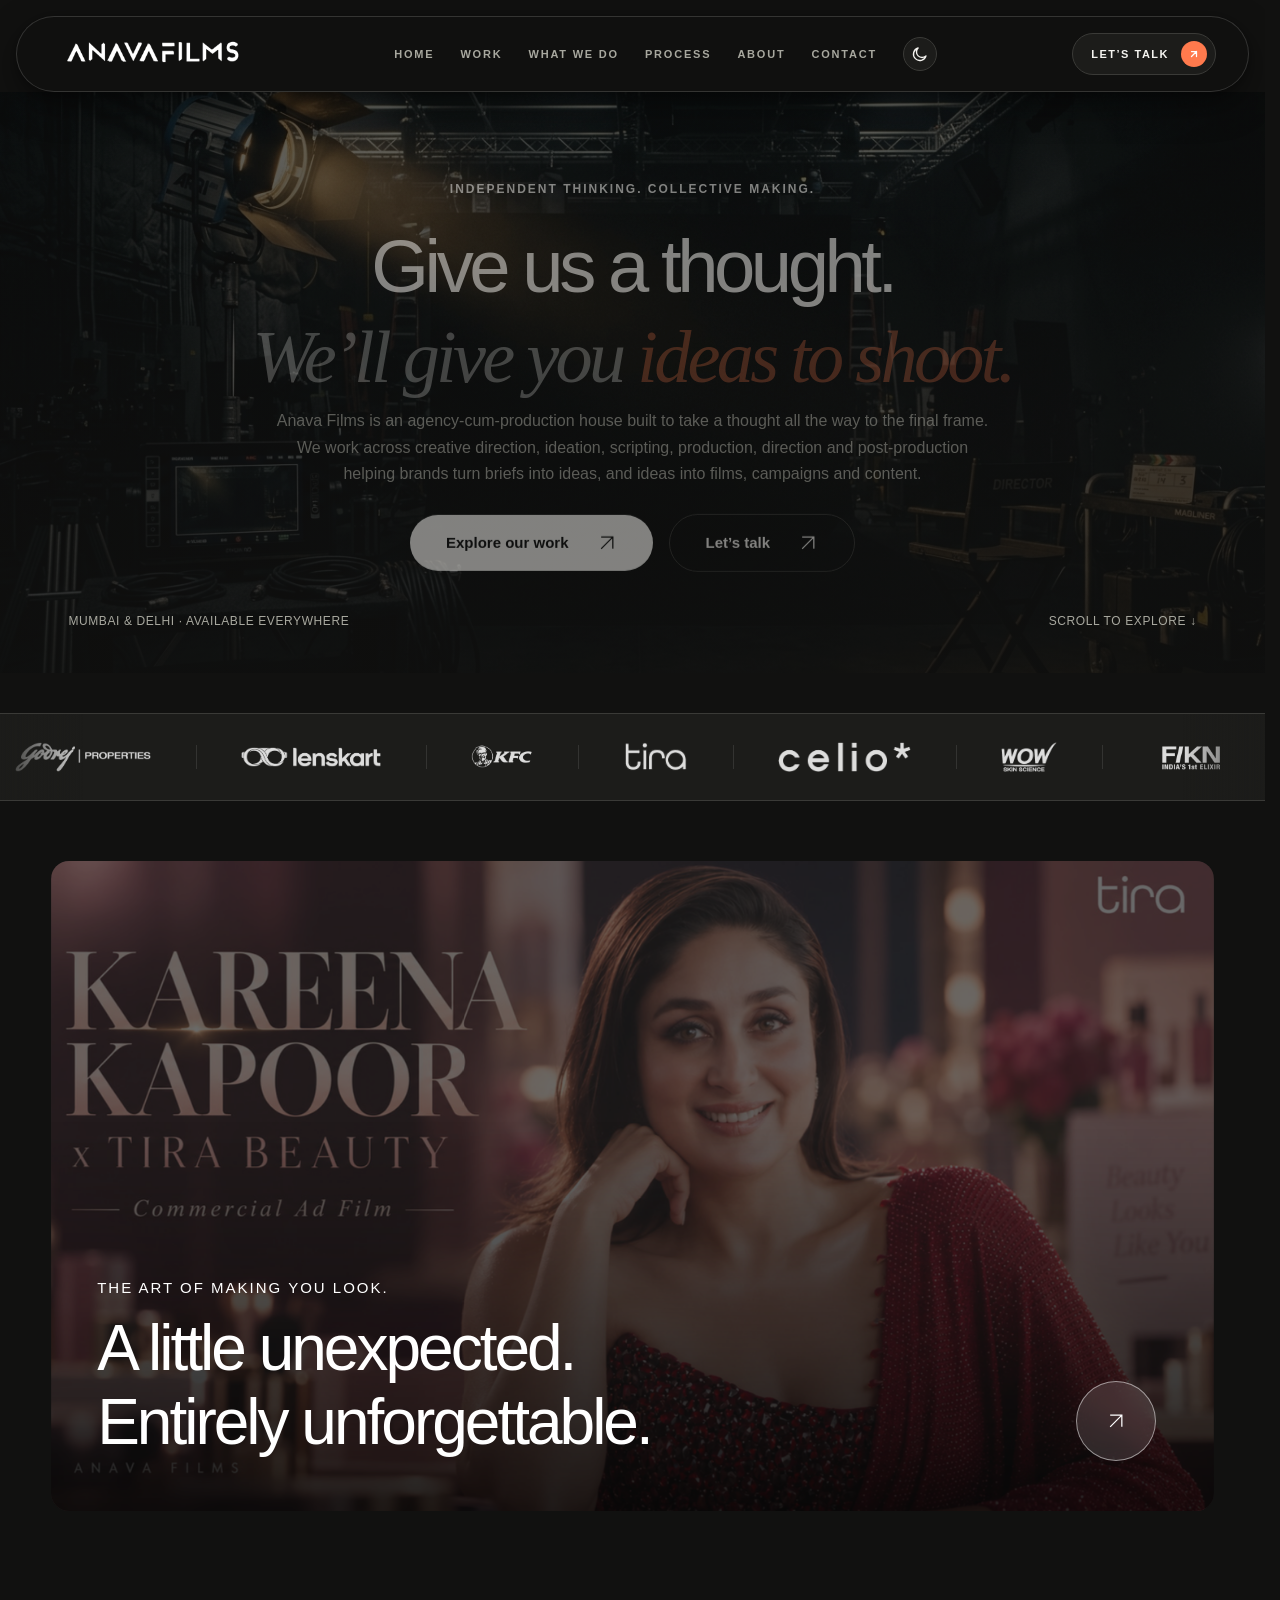
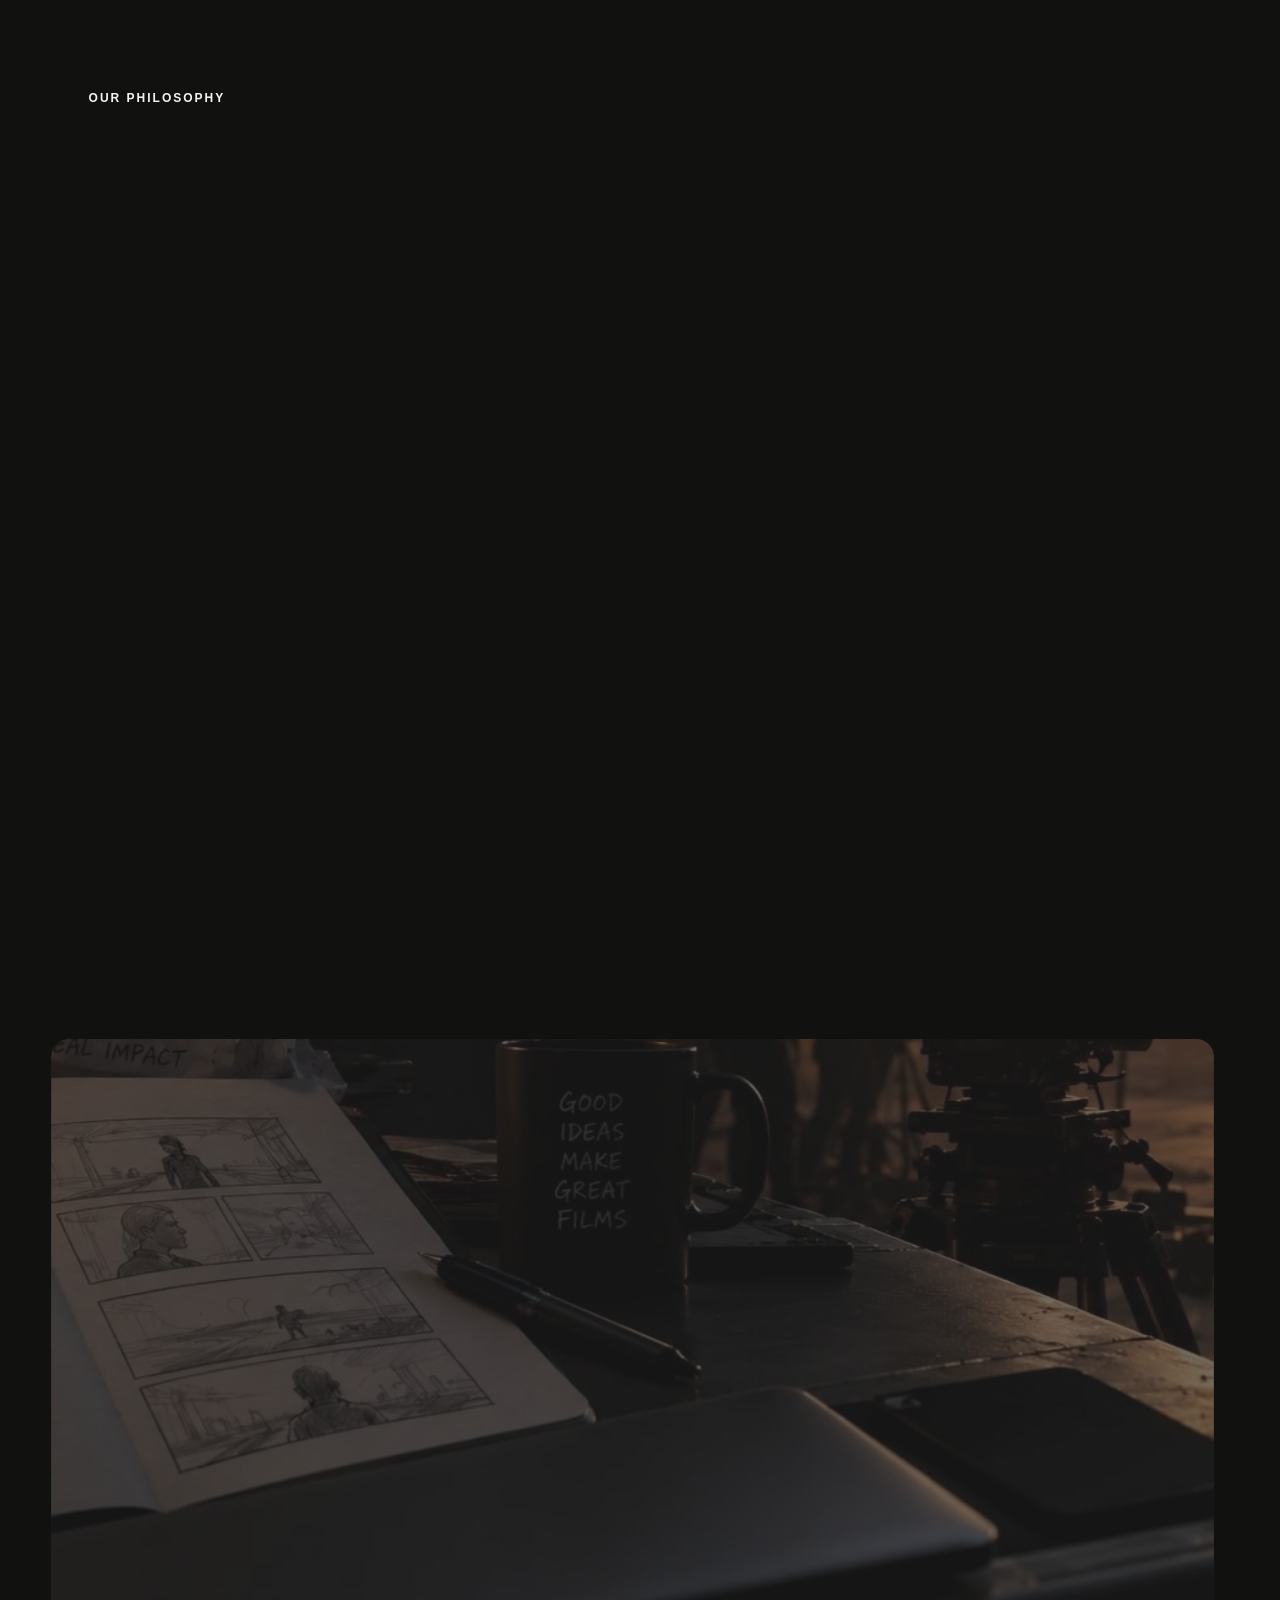
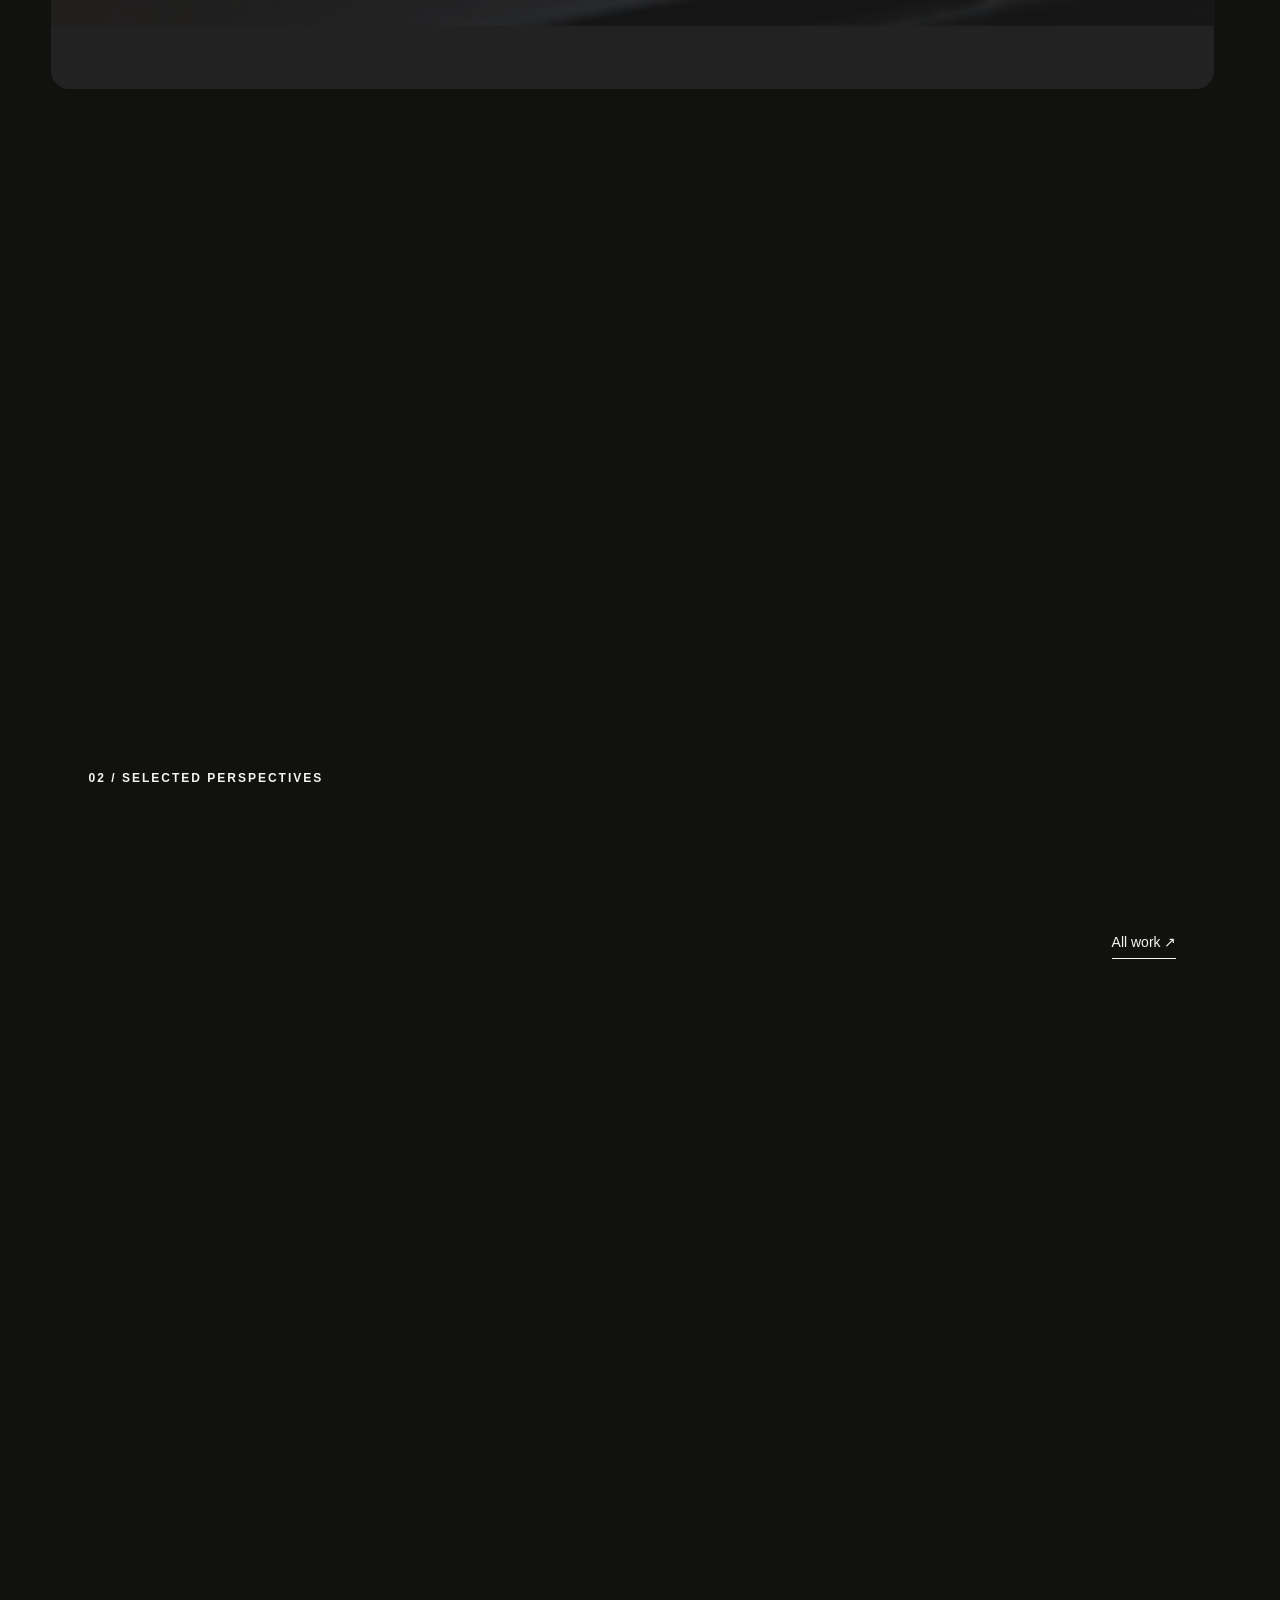
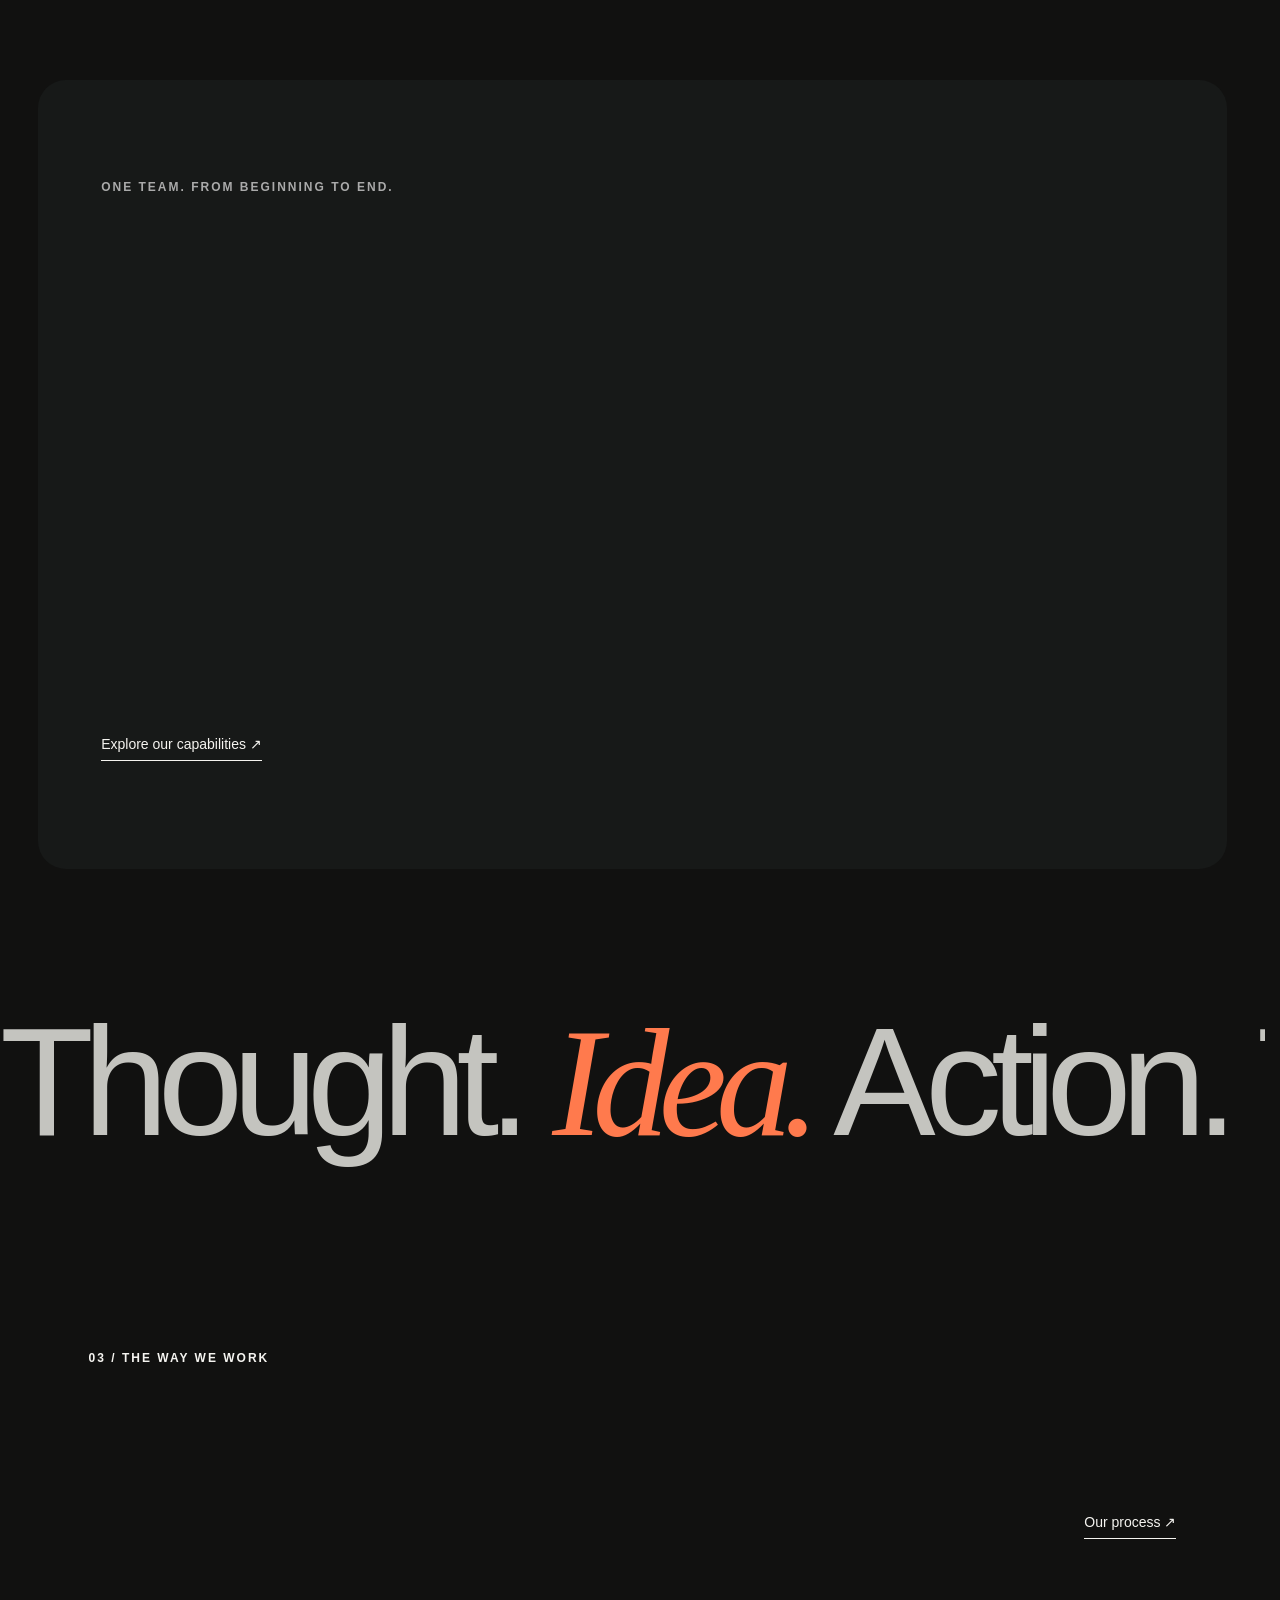
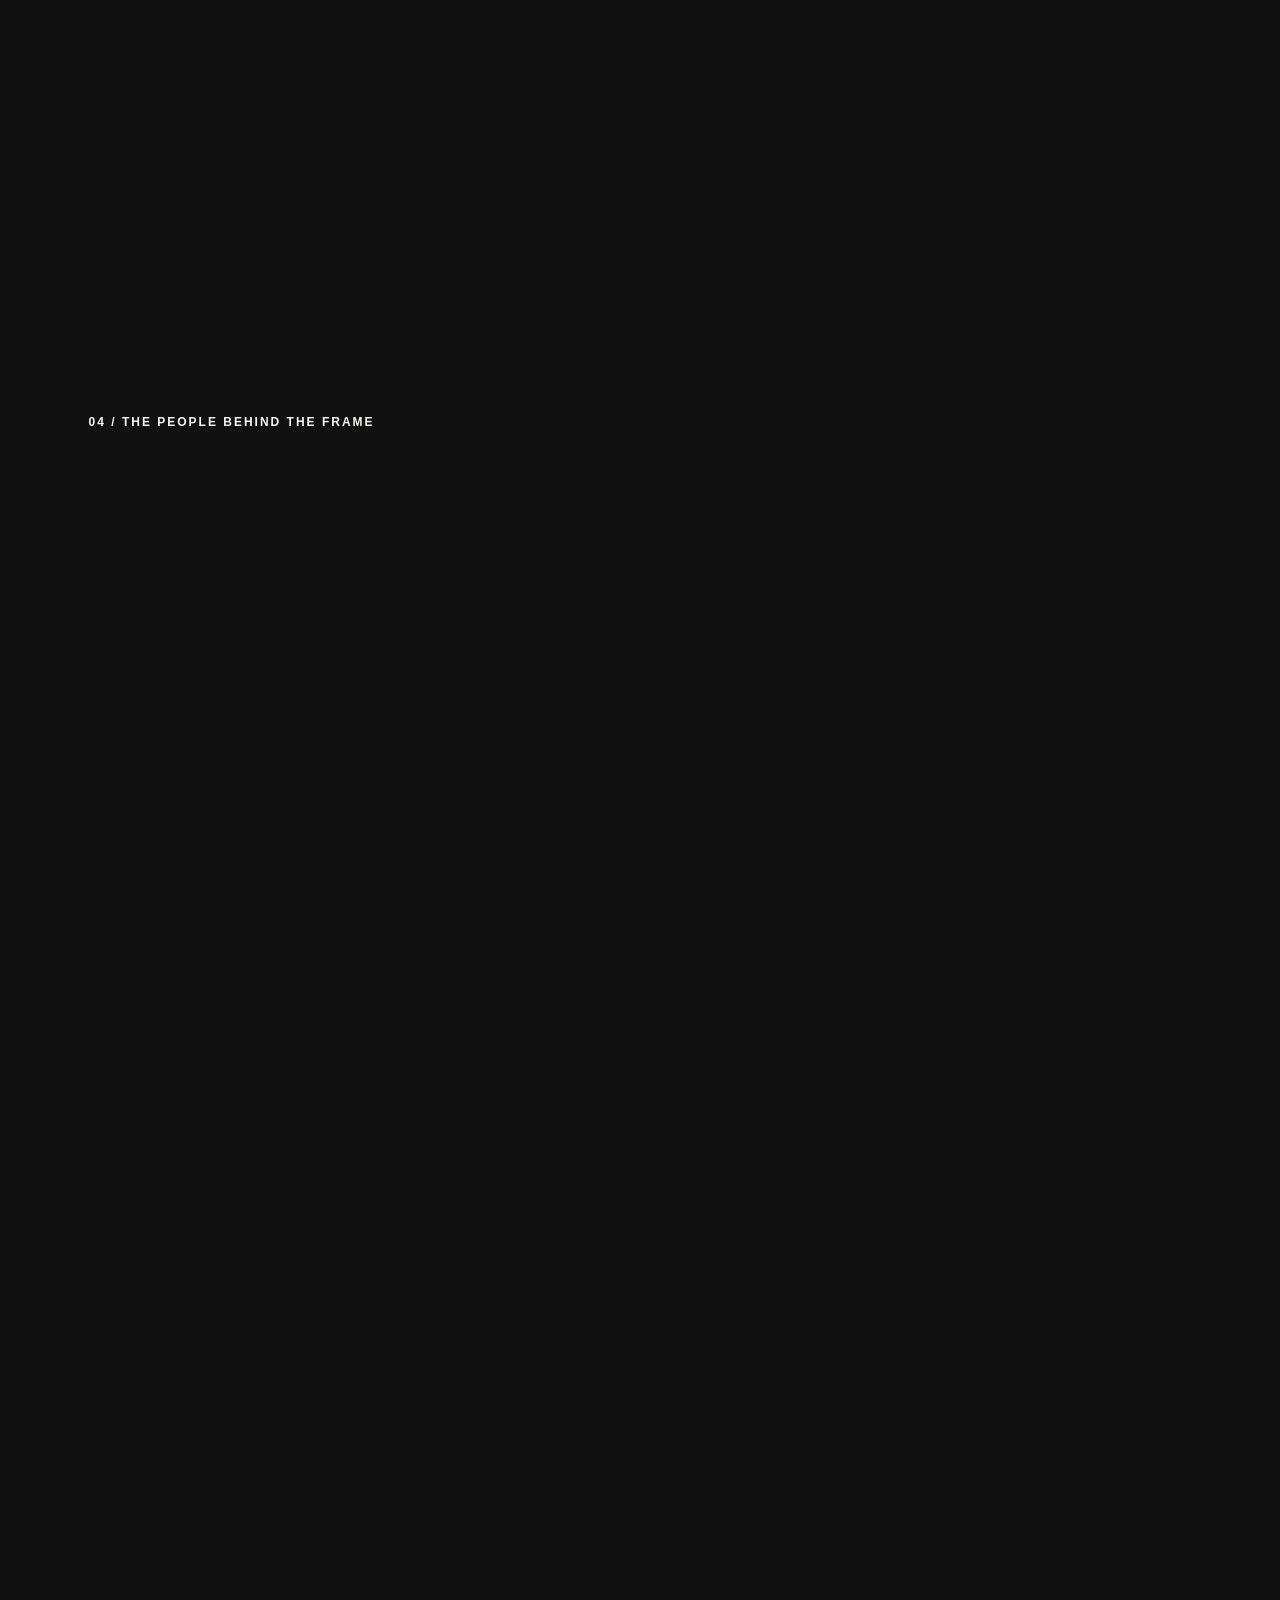
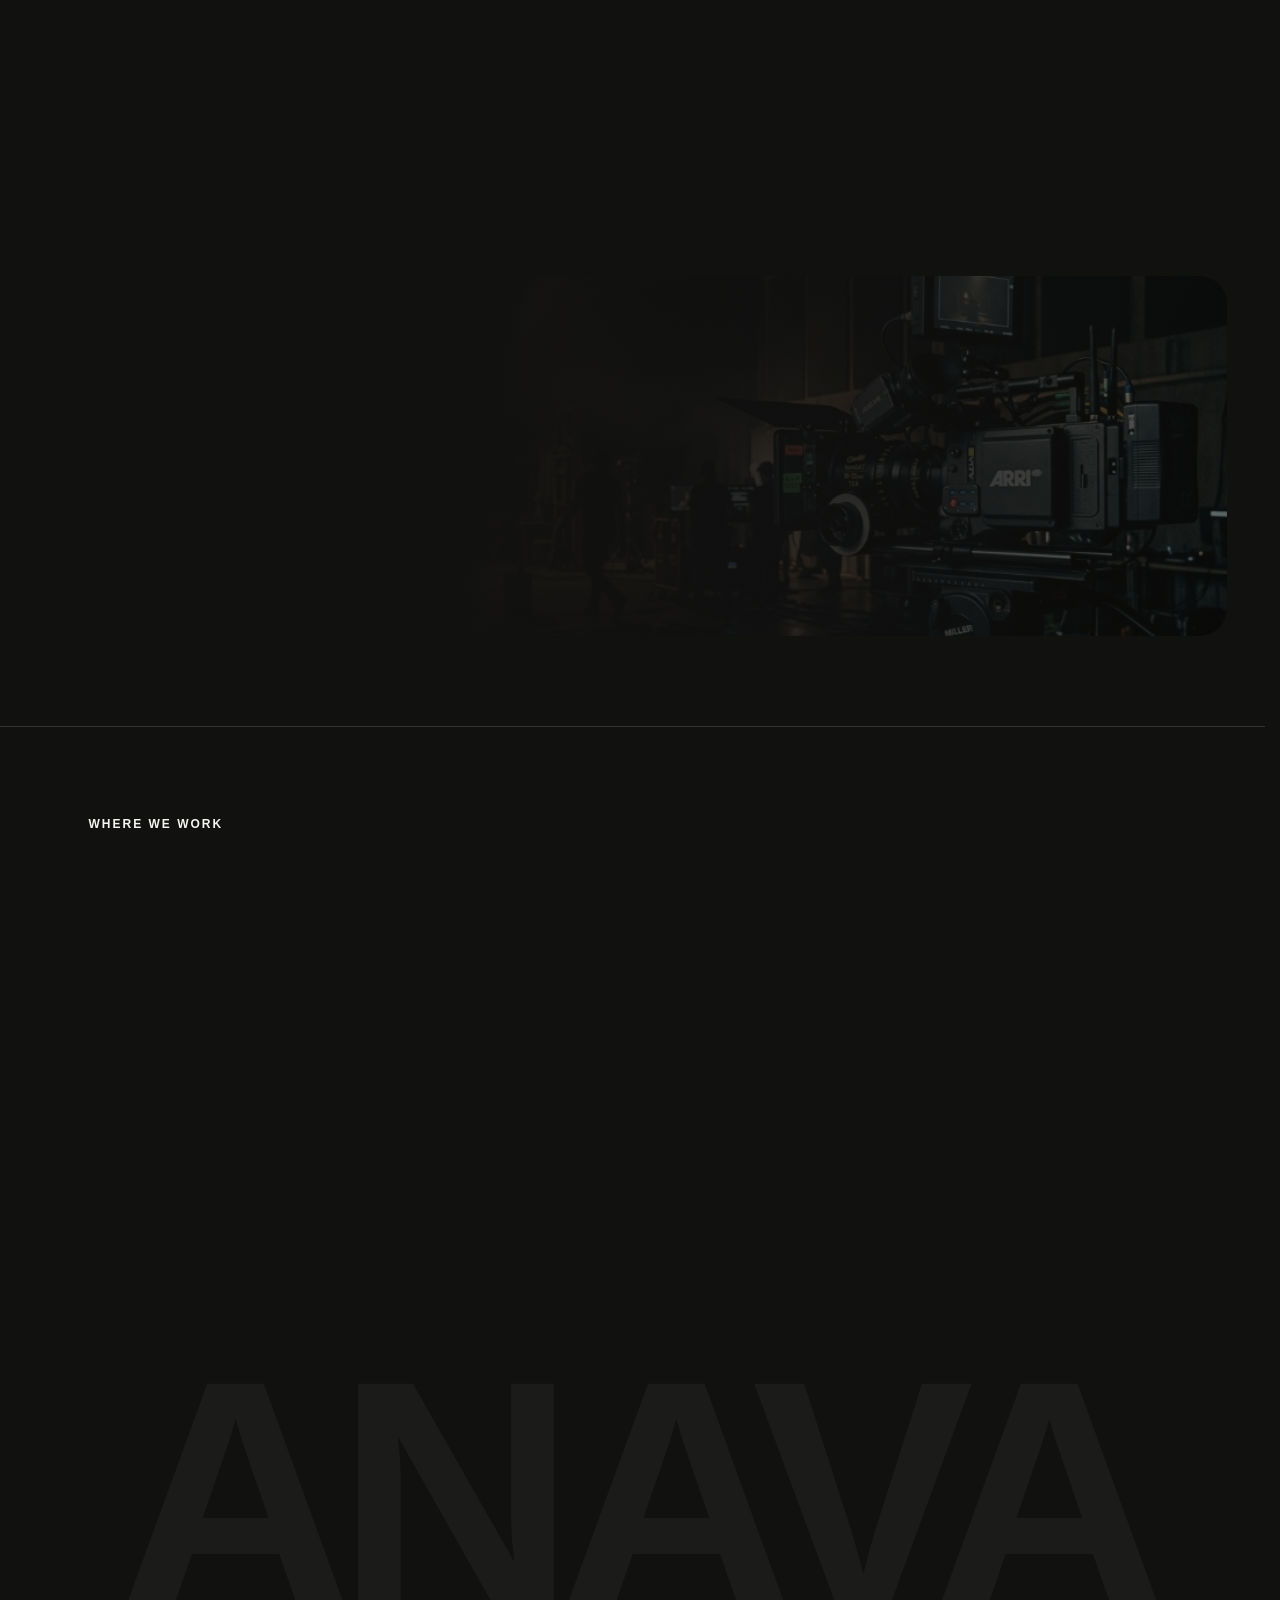
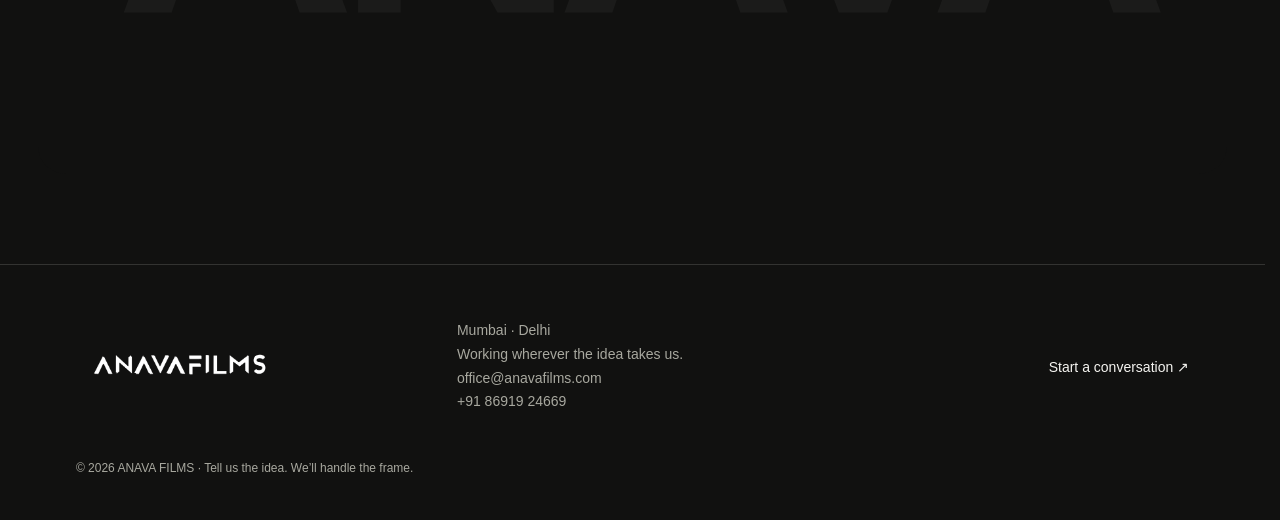
==== index.html @ c146a542 "Fix tablet header nav wrapping and dead theme-toggle button - Tightened header nav gap/font-size/pad" ====
<!DOCTYPE html>
<html lang="en" data-theme="dark"><head><meta http-equiv="Content-Type" content="text/html; charset=UTF-8"><meta name="viewport" content="width=device-width,initial-scale=1"><meta name="description" content="ANAVA FILMS. A creative production house taking thoughts all the way to the final frame."><title>Creative Production — ANAVA FILMS</title><link rel="canonical" href="https://anavafilms.com/"><meta property="og:type" content="website"><meta property="og:site_name" content="ANAVA FILMS"><meta property="og:title" content="Creative Production — ANAVA FILMS"><meta property="og:description" content="ANAVA FILMS. A creative production house taking thoughts all the way to the final frame."><meta property="og:url" content="https://anavafilms.com/"><meta property="og:image" content="https://anavafilms.com/assets/tvc/kareena-kapoor-tira-beauty.jpg"><meta property="og:image:width" content="1920"><meta property="og:image:height" content="960"><meta name="twitter:card" content="summary_large_image"><meta name="twitter:title" content="Creative Production — ANAVA FILMS"><meta name="twitter:description" content="ANAVA FILMS. A creative production house taking thoughts all the way to the final frame."><meta name="twitter:image" content="https://anavafilms.com/assets/tvc/kareena-kapoor-tira-beauty.jpg"><link rel="icon" href="data:image/svg+xml,%3Csvg xmlns=&#39;http://www.w3.org/2000/svg&#39; viewBox=&#39;0 0 32 32&#39;%3E%3Crect width=&#39;32&#39; height=&#39;32&#39; rx=&#39;8&#39; fill=&#39;%23ef5838&#39;/%3E%3Ctext x=&#39;7&#39; y=&#39;25&#39; font-size=&#39;25&#39; fill=&#39;white&#39;%3Ea%3C/text%3E%3C/svg%3E"><link rel="apple-touch-icon" href="./assets/apple-touch-icon.png"><script>(function(){try{var stored=localStorage.getItem('anavaTheme');var dark=stored?stored==='dark':true;document.documentElement.setAttribute('data-theme',dark?'dark':'light')}catch(e){}})();</script><link rel="stylesheet" href="./assets/style.css"><style>#intro-splash{position:fixed;inset:0;z-index:9999;background:#000;display:flex;align-items:center;justify-content:center;overflow:hidden;transition:opacity .6s ease}#intro-splash.intro-hide{opacity:0;pointer-events:none}#intro-splash video{width:100%;height:100%;object-fit:cover}#intro-skip{position:absolute;right:24px;bottom:24px;z-index:10000;padding:10px 20px;font-size:14px;letter-spacing:.02em;color:#fff;background:rgba(255,255,255,.1);border:1px solid rgba(255,255,255,.4);border-radius:999px;cursor:pointer;backdrop-filter:blur(4px)}#intro-skip:hover{background:rgba(255,255,255,.2)}#intro-sound{position:absolute;left:24px;bottom:24px;z-index:10000;width:40px;height:40px;display:flex;align-items:center;justify-content:center;color:#fff;background:rgba(255,255,255,.1);border:1px solid rgba(255,255,255,.4);border-radius:999px;cursor:pointer;backdrop-filter:blur(4px)}#intro-sound:hover{background:rgba(255,255,255,.2)}body.intro-lock{overflow:hidden}header .wordmark{cursor:pointer}</style></head><body><a class="skip-link" href="#app">Skip to content</a><div id="intro-splash"><video id="intro-video" src="./assets/intro/intro.mp4" autoplay muted playsinline></video><button id="intro-sound" type="button" aria-label="Unmute intro" aria-pressed="false"><svg viewBox="0 0 24 24" fill="none" stroke="currentColor" stroke-width="1.6" stroke-linecap="round" stroke-linejoin="round" width="18" height="18"><path d="M11 5 6 9H3v6h3l5 4V5Z"/><line x1="16" y1="9" x2="21" y2="15"/><line x1="21" y1="9" x2="16" y2="15"/></svg></button><button id="intro-skip" type="button" aria-label="Skip intro">Skip</button></div><script>(function(){var KEY="anavaIntroShown";var splash=document.getElementById("intro-splash");var video=document.getElementById("intro-video");var skipBtn=document.getElementById("intro-skip");var soundBtn=document.getElementById("intro-sound");if(!splash)return;var mutedIcon='<svg viewBox="0 0 24 24" fill="none" stroke="currentColor" stroke-width="1.6" stroke-linecap="round" stroke-linejoin="round" width="18" height="18"><path d="M11 5 6 9H3v6h3l5 4V5Z"/><line x1="16" y1="9" x2="21" y2="15"/><line x1="21" y1="9" x2="16" y2="15"/></svg>';var unmutedIcon='<svg viewBox="0 0 24 24" fill="none" stroke="currentColor" stroke-width="1.6" stroke-linecap="round" stroke-linejoin="round" width="18" height="18"><path d="M11 5 6 9H3v6h3l5 4V5Z"/><path d="M15.5 8.5a5 5 0 0 1 0 7"/><path d="M18 6a8.5 8.5 0 0 1 0 12"/></svg>';function setSoundIcon(){if(!soundBtn||!video)return;var muted=video.muted;soundBtn.innerHTML=muted?mutedIcon:unmutedIcon;soundBtn.setAttribute("aria-pressed",String(!muted));soundBtn.setAttribute("aria-label",muted?"Unmute intro":"Mute intro");}if(soundBtn){soundBtn.addEventListener("click",function(){if(!video)return;video.muted=!video.muted;setSoundIcon();});setSoundIcon();}var closing=null;function lockScroll(){document.body.classList.add("intro-lock");}function unlockScroll(){document.body.classList.remove("intro-lock");}function closeSplash(){if(closing)return;try{sessionStorage.setItem(KEY,"1");}catch(e){}splash.classList.add("intro-hide");unlockScroll();closing=setTimeout(function(){closing=null;},650);}function openSplash(){if(closing){clearTimeout(closing);closing=null;}splash.classList.remove("intro-hide");lockScroll();if(!video){closeSplash();return;}video.muted=true;setSoundIcon();try{video.currentTime=0;}catch(e){}var playPromise=video.play();if(playPromise&&typeof playPromise.catch==="function"){playPromise.catch(closeSplash);}}if(video){video.addEventListener("ended",closeSplash);video.addEventListener("error",closeSplash);}if(skipBtn){skipBtn.addEventListener("click",closeSplash);}document.addEventListener("DOMContentLoaded",function(){var headerLogo=document.querySelector("header .wordmark");if(headerLogo){headerLogo.addEventListener("click",function(e){e.preventDefault();openSplash();});}});var alreadyShown=false;try{alreadyShown=!!sessionStorage.getItem(KEY);}catch(e){}if(alreadyShown){splash.classList.add("intro-hide");}else{openSplash();}})();</script><header><a class="wordmark" href="#home" aria-label="Anava home"><img src="./assets/anava_official_logo.png" alt="Anava Films" width="1280" height="238"></a><nav aria-label="Main navigation"><a href="#" class="">Home</a><a href="#work" class="">Work</a><a href="#services" class="">What we do</a><a href="#process" class="">Process</a><a href="#about" class="">About</a><a href="#contact" class="">Contact</a><button id="theme-toggle" type="button" aria-label="Switch to light theme" aria-pressed="true"><svg class="theme-icon-sun" viewBox="0 0 24 24" fill="none" stroke="currentColor" stroke-width="1.8" stroke-linecap="round" stroke-linejoin="round" width="18" height="18"><circle cx="12" cy="12" r="4.5"/><path d="M12 2v3M12 19v3M4.2 4.2l2.1 2.1M17.7 17.7l2.1 2.1M2 12h3M19 12h3M4.2 19.8l2.1-2.1M17.7 6.3l2.1-2.1"/></svg><svg class="theme-icon-moon" viewBox="0 0 24 24" fill="none" stroke="currentColor" stroke-width="1.8" stroke-linecap="round" stroke-linejoin="round" width="18" height="18"><path d="M20 14.5A8.5 8.5 0 1 1 9.5 4a7 7 0 0 0 10.5 10.5Z"/></svg></button></nav><a class="nav-cta" href="#contact"><span>LET’S TALK</span><span class="nav-cta-icon" aria-hidden="true"><svg width="12" height="12" viewBox="0 0 24 24" fill="none" stroke="currentColor" stroke-width="2.5" stroke-linecap="round" stroke-linejoin="round"><path d="M7 17L17 7M17 7H7M17 7V17"/></svg></span></a><button class="menu-button" aria-label="Open navigation" aria-expanded="false"><svg width="24" height="24" viewBox="0 0 24 24" fill="none" stroke="currentColor"><path d="M3 8h18M3 16h18"></path></svg></button></header><script>(function(){var btn=document.getElementById('theme-toggle');var LIGHT_LOGO='./assets/anava_official_logo.png';var DARK_LOGO='./assets/anava_official_logo_white.png';function isDark(){return document.documentElement.getAttribute('data-theme')==='dark'}function applyLogos(){var target=isDark()?DARK_LOGO:LIGHT_LOGO;document.querySelectorAll('.wordmark img').forEach(function(img){if(img.getAttribute('src')!==target)img.setAttribute('src',target)})}function reflect(){if(!btn)return;btn.setAttribute('aria-pressed',String(isDark()));btn.setAttribute('aria-label',isDark()?'Switch to light theme':'Switch to dark theme')}reflect();applyLogos();document.addEventListener('DOMContentLoaded',applyLogos);if(btn)btn.addEventListener('click',function(){var next=isDark()?'light':'dark';document.documentElement.setAttribute('data-theme',next);try{localStorage.setItem('anavaTheme',next)}catch(e){}reflect();applyLogos()});try{matchMedia('(prefers-color-scheme: dark)').addEventListener('change',function(e){if(!localStorage.getItem('anavaTheme')){document.documentElement.setAttribute('data-theme',e.matches?'dark':'light');reflect();applyLogos()}})}catch(e){}})();</script><main id="app" tabindex="-1"><section class="hero"><span class="eyebrow reveal" style="translate: none; rotate: none; scale: none; opacity: 1; transform: translate(0px, 0px);">Independent thinking. Collective making.</span><h1><span class="hero-line">Give us a thought.</span><br><span class="hero-line"><em class="hero-light-em">We’ll give you </em><em>ideas to shoot.</em></span></h1><p class="reveal">Anava Films is an agency-cum-production house built to take a thought all the way to the final frame.<br>We work across creative direction, ideation, scripting, production, direction and post-production<br>helping brands turn briefs into ideas, and ideas into films, campaigns and content.</p><div class="hero-ctas reveal"><a class="pill" href="#work">Explore our work <svg width="20" height="20" viewBox="0 0 24 24" fill="none" stroke="currentColor" stroke-width="1.5" aria-hidden="true"><path d="M5 19 19 5M5 5h14v14"></path></svg></a><a class="pill secondary" href="#contact">Let’s talk <svg width="20" height="20" viewBox="0 0 24 24" fill="none" stroke="currentColor" stroke-width="1.5" aria-hidden="true"><path d="M5 19 19 5M5 5h14v14"></path></svg></a></div><div class="hero-bottom"><span>MUMBAI &amp; DELHI · AVAILABLE EVERYWHERE</span><span>SCROLL TO EXPLORE ↓</span></div></section><section class="logo-marquee-section" aria-label="Brands we work with"><div class="logo-marquee"><div class="logo-marquee-track"><div class="logo-item"><img src="assets/clients/kfc.png" alt="KFC" loading="lazy" height="32"><span class="logo-divider" aria-hidden="true"></span></div><div class="logo-item"><img src="assets/clients/tira.png" alt="Tira Beauty" loading="lazy" height="32"><span class="logo-divider" aria-hidden="true"></span></div><div class="logo-item"><img src="assets/clients/celio.png" alt="Celio" loading="lazy" height="32"><span class="logo-divider" aria-hidden="true"></span></div><div class="logo-item"><img src="assets/clients/wow-skin-science.png" alt="WOW Skin Science" loading="lazy" height="32"><span class="logo-divider" aria-hidden="true"></span></div><div class="logo-item"><img src="assets/clients/fikn.png" alt="FIKN Elixir" loading="lazy" height="32"><span class="logo-divider" aria-hidden="true"></span></div><div class="logo-item"><img src="assets/clients/simplai.png" alt="SimplAI" loading="lazy" height="32"><span class="logo-divider" aria-hidden="true"></span></div><div class="logo-item"><img src="assets/clients/indus-valley.png" alt="Indus Valley" loading="lazy" height="32"><span class="logo-divider" aria-hidden="true"></span></div><div class="logo-item"><img src="assets/clients/green-lotus.png" alt="Green Lotus" loading="lazy" height="32"><span class="logo-divider" aria-hidden="true"></span></div></div></div></section><section class="film-stage"><div class="film" style="clip-path: inset(0% 5% round 18px);"><img src="./assets/fashion.jpg" alt="Red fashion editorial — sample art direction" fetchpriority="high" width="1600" height="1100" style="translate: none; rotate: none; scale: none; transform: translate(0%, -9.4483%) translate3d(0px, 0px, 0px);"><div class="film-label"><p>THE ART OF MAKING YOU LOOK.</p><h2>A little unexpected.<br>Entirely unforgettable.</h2><span class="sample" style="color:#ccc">Sample visual · Creative direction</span></div><button class="play" data-project="after-hours" aria-label="Explore featured sample project"><svg width="20" height="20" viewBox="0 0 24 24" fill="none" stroke="currentColor" stroke-width="1.5" aria-hidden="true"><path d="M5 19 19 5M5 5h14v14"></path></svg></button></div></section><section class="section intro"><span class="eyebrow">OUR PHILOSOPHY</span><div class="intro-photo reveal"><img src="assets/thinkers-who-make.jpg" alt="Thinkers who make" loading="lazy" width="576" height="720"></div><div><h2 class="reveal">Thinkers who make.<br>Makers who think.</h2><p class="reveal">Anava Films sits somewhere between an agency and a production house. We believe great ideas shouldn’t get lost between the people who think them and the people who make them.</p><p class="reveal">So we bring both sides together. You bring the thought. We build the idea, make the film and deliver the final product.</p><div class="philosophy-process eyebrow reveal">THINK → MAKE → DELIVER</div><a class="pill reveal" href="#work">WATCH THE SHOWREEL 2026</a></div></section><section class="direct-lab scroll-enabled" aria-labelledby="direct-heading"><div class="direct-sticky"><div class="direct-heading"><div><span class="eyebrow">SCROLL TO DIRECT / ANAVA</span><h2 id="direct-heading">You move. <em>The frame follows.</em></h2></div><button class="direct-skip" type="button" data-direct="3">Skip to the final frame ↓</button></div><div class="direct-screen"><img class="direct-raw" src="./assets/fashion.jpg" alt="Sample fashion portrait used to demonstrate a creative treatment" width="1600" height="1100" loading="lazy"><img class="direct-colour" src="./assets/fashion.jpg" alt="" aria-hidden="true" width="1600" height="1100" loading="lazy" style="opacity: 0;"><div class="direct-shade" aria-hidden="true" style="opacity: 0;"></div><div class="direct-bar direct-bar-top" aria-hidden="true" style="translate: none; rotate: none; scale: none; transform: scale(1, 0);"></div><div class="direct-bar direct-bar-bottom" aria-hidden="true" style="translate: none; rotate: none; scale: none; transform: scale(1, 0);"></div><div class="direct-guides" aria-hidden="true" style="opacity: 1;"><span></span><span></span></div><span class="direct-frame-note">ANAVA / FRAME 001</span><div class="direct-type" aria-hidden="true" style="opacity: 0; translate: none; rotate: none; scale: none; transform: translate(0px, 30px);"><span>Ordinary?</span><em>Not today.</em></div><div class="direct-final-credit" aria-hidden="true" style="opacity: 0;">A THOUGHT. AN IDEA. A FRAME.</div><span class="direct-treatment">Illustrative treatment · Sample still</span></div><div class="direct-console"><div class="direct-stage-copy"><h3 id="direct-stage-title">The raw frame.</h3><p id="direct-stage-caption">A starting point. Light, character and possibility.</p></div><div class="direct-chapters" role="group" aria-label="Explore the four creative stages"><button type="button" data-direct="0" aria-pressed="true" class="active"><small>01</small><span>Raw frame</span></button><button type="button" data-direct="1" aria-pressed="false" class=""><small>02</small><span>Colour</span></button><button type="button" data-direct="2" aria-pressed="false" class=""><small>03</small><span>Typography</span></button><button type="button" data-direct="3" aria-pressed="false" class=""><small>04</small><span>Final frame</span></button></div></div><div class="direct-progress" aria-hidden="true"><span style=""></span></div><div class="direct-bottom"><span class="direct-instruction">Scroll through the process, or choose a stage.</span><a href="#contact" id="direct-enquire">Let’s make your next frame ↗</a></div></div></section><section class="section"><div class="section-heading"><div><span class="eyebrow">02 / Selected perspectives</span><h2 class="reveal" style="translate: none; rotate: none; scale: none; opacity: 0; transform: translate(0px, 32px);">Work that stays<br>with you.</h2></div><a class="text-link" href="#work">All work ↗</a></div><div class="grid"><button class="card reveal" data-project="after-hours" aria-label="Explore sample project After hours." style="translate: none; rotate: none; scale: none; opacity: 0; transform: translate(0px, 32px);"><div class="card-image"><img src="./assets/fashion.jpg" alt="Fashion / Editorial — sample creative imagery" loading="lazy" width="1200" height="900" style="translate: none; rotate: none; scale: none; transform: translate(0%, -8%);"><span class="open-arrow"><svg width="20" height="20" viewBox="0 0 24 24" fill="none" stroke="currentColor" stroke-width="1.5" aria-hidden="true"><path d="M5 19 19 5M5 5h14v14"></path></svg></span></div><div class="card-meta"><h3>After hours.</h3><small>Fashion / Editorial</small></div></button><button class="card reveal" data-project="quiet-places" aria-label="Explore sample project A different perspective." style="translate: none; rotate: none; scale: none; opacity: 0; transform: translate(0px, 32px);"><div class="card-image"><img src="./assets/architecture.jpg" alt="Spaces / Brand story — sample creative imagery" loading="lazy" width="1200" height="900" style="translate: none; rotate: none; scale: none; transform: translate(0%, -8%);"><span class="open-arrow"><svg width="20" height="20" viewBox="0 0 24 24" fill="none" stroke="currentColor" stroke-width="1.5" aria-hidden="true"><path d="M5 19 19 5M5 5h14v14"></path></svg></span></div><div class="card-meta"><h3>A different perspective.</h3><small>Spaces / Brand story</small></div></button></div></section><section class="dark"><span class="eyebrow">One team. From beginning to end.</span><div class="service-row reveal" style="translate: none; rotate: none; scale: none; opacity: 0; transform: translate(0px, 32px);"><span class="num">01</span><h3>Think.</h3><p>Creative direction · Ideation &amp; concept development · Scripting · Creative consulting</p></div><div class="service-row reveal" style="translate: none; rotate: none; scale: none; opacity: 0; transform: translate(0px, 32px);"><span class="num">02</span><h3>Make.</h3><p>Production · Direction · Casting · Art direction</p></div><div class="service-row reveal" style="translate: none; rotate: none; scale: none; opacity: 0; transform: translate(0px, 32px);"><span class="num">03</span><h3>Finish.</h3><p>Offline editing · Music &amp; sound · Colour &amp; online · VFX &amp; mastering</p></div><p style="margin-top:35px"><a class="text-link" href="#services">Explore our capabilities ↗</a></p></section><div class="motion-line" aria-hidden="true"><div style="translate: none; rotate: none; scale: none; transform: translate(0px, 0px);">Thought. <em>Idea.</em> Action. Thought. <em>Idea.</em> Action.</div></div><section class="section"><div class="section-heading"><div><span class="eyebrow">03 / The way we work</span><h2 class="reveal" style="translate: none; rotate: none; scale: none; opacity: 0; transform: translate(0px, 32px);">From thought<br>to screen.</h2></div><a class="text-link" href="#process">Our process ↗</a></div><div class="process-list"><article class="process-item reveal" style="translate: none; rotate: none; scale: none; opacity: 0; transform: translate(0px, 32px);"><small>01</small><h3>The thought</h3><p>A brief, a problem, a product. Or simply a thought.</p></article><article class="process-item reveal" style="translate: none; rotate: none; scale: none; opacity: 0; transform: translate(0px, 32px);"><small>02</small><h3>The idea</h3><p>We explore creative directions and find the idea worth making.</p></article><article class="process-item reveal" style="translate: none; rotate: none; scale: none; opacity: 0; transform: translate(0px, 32px);"><small>03</small><h3>The shoot</h3><p>The idea leaves the page. The deck becomes reality.</p></article></div></section><section class="section"><span class="eyebrow">04 / The people behind the frame</span><h2 class="big reveal" style="translate: none; rotate: none; scale: none; opacity: 0; transform: translate(0px, 32px);">Good people.<br>Better together.</h2><div class="people"><article class="person reveal" style="translate: none; rotate: none; scale: none; opacity: 0; transform: translate(0px, 32px);"><span class="initial" aria-hidden="true">jk.</span><h3>Jackson Khatri</h3><small>Founder · Creative Director · Director</small><p>From animation and multimedia to filmmaking, Jackson brings creative thinking and production together. He shapes the thought, finds the idea and stays close to the final frame.</p></article><article class="person reveal" style="translate: none; rotate: none; scale: none; opacity: 0; transform: translate(0px, 32px);"><span class="initial" aria-hidden="true">ak.</span><h3>Anjan Khatri</h3><small>Producer</small><p>Anjan brings structure to ambition. Working across production and execution, he helps turn creative ideas into organised, thoughtful productions.</p></article></div></section></main><footer><a class="wordmark" href="#home"><img src="./assets/anava_official_logo.png" alt="Anava Films" width="1280" height="238"></a><p>Mumbai · Delhi<br>Working wherever the idea takes us.<br><a href="mailto:office@anavafilms.com">office@anavafilms.com</a><br><a href="tel:+918691924669">+91 86919 24669</a></p><a href="#contact">Start a conversation ↗</a><small>© 2026 ANAVA FILMS · Tell us the idea. We’ll handle the frame.</small></footer><dialog id="project" aria-labelledby="project-title"><button class="close" aria-label="Close project">×</button><div id="project-content"></div></dialog><dialog id="lightbox" class="lightbox"><button class="close" id="lightbox-close" aria-label="Close image">×</button><img id="lightbox-image" alt=""></dialog><script src="./assets/lenis.min.js"></script><script src="./assets/gsap.min.js"></script><script src="./assets/scrolltrigger.min.js"></script><script src="./assets/content.js"></script><script src="./assets/thought.js"></script><script src="./assets/app.js"></script>
</body></html>
---- assets/style.css ----
:root{--bg:#f7f7f5;--ink:#171717;--muted:#737373;--accent:#ee593c;--line:#dededb;--surface:#eeeee9;--surface-2:#e4e4e0;--border:#d7d7d2;--header-bg:rgba(247,247,245,.88);--card-fg:#171717;--glass:rgba(255,255,255,.55);--glass-border:rgba(23,20,16,.1)}
[data-theme="dark"]{--bg:#111110;--ink:#f5f4f0;--muted:#a8a89f;--accent:#ff7a4d;--line:#333331;--surface:#1c1c1a;--surface-2:#242422;--border:#3a3a37;--header-bg:rgba(17,17,16,.85);--card-fg:#f5f4f0;--glass:rgba(255,255,255,.08);--glass-border:rgba(255,255,255,.15)}*{box-sizing:border-box}html{scroll-behavior:smooth;scroll-padding-top:110px;scrollbar-gutter:stable;overflow-x:hidden}body{margin:0;background:var(--bg);color:var(--ink);font-family:-apple-system,BlinkMacSystemFont,'Helvetica Neue',Arial,sans-serif;-webkit-font-smoothing:antialiased;overflow-x:hidden}a{color:inherit;text-decoration:none}button,input,textarea{font:inherit}button,a{-webkit-tap-highlight-color:transparent}button{cursor:pointer}button:focus-visible,a:focus-visible,input:focus-visible,textarea:focus-visible{outline:3px solid var(--accent);outline-offset:5px}header{height:76px;display:flex;align-items:center;justify-content:space-between;padding:0 32px;position:sticky;top:16px;z-index:20;width:calc(100% - 32px);max-width:1380px;margin:16px auto 0;border-radius:999px;background:var(--header-bg);backdrop-filter:blur(24px);-webkit-backdrop-filter:blur(24px);border:1px solid var(--glass-border);box-shadow:0 10px 30px rgba(0,0,0,.08),0 2px 6px rgba(0,0,0,.04)}[data-theme="dark"] header{box-shadow:0 12px 36px rgba(0,0,0,.4),0 2px 8px rgba(0,0,0,.25)}.wordmark{font-size:39px;font-weight:800;letter-spacing:-3px;line-height:.9}.wordmark span{display:block;font-size:9px;letter-spacing:4px;margin-top:7px;font-weight:600}header nav{display:flex;align-items:center;gap:26px;font-size:11px;font-weight:700;letter-spacing:1.8px;text-transform:uppercase}
header nav a{position:relative;color:var(--muted);padding:10px 0;font-weight:700;transition:color .25s ease;display:inline-flex;align-items:center;width:fit-content}
header nav a:hover{color:var(--ink)}
header nav a.active,header nav a[aria-current="page"]{color:var(--accent);font-weight:700}
header nav a.active::after,header nav a[aria-current="page"]::after{content:'';position:absolute;bottom:0px;left:50%;transform:translateX(-50%);width:4px;height:4px;border-radius:50%;background:var(--accent)}
.nav-cta{display:inline-flex;align-items:center;white-space:nowrap;gap:12px;flex-shrink:0;border:1px solid var(--border);background:var(--surface);color:var(--ink);border-radius:40px;padding:7px 8px 7px 18px;font-size:11px;font-weight:700;letter-spacing:1.5px;text-transform:uppercase;transition:border-color .25s,background-color .25s,transform var(--feedback-duration) var(--feedback-ease)}
.nav-cta:hover{border-color:var(--accent);background:var(--bg)}
.nav-cta-icon{width:26px;height:26px;border-radius:50%;background:var(--accent);color:#ffffff;display:flex;align-items:center;justify-content:center;flex-shrink:0;transition:transform .25s ease}
.nav-cta:hover .nav-cta-icon{transform:translateX(2px)}
.nav-cta-icon svg{width:12px;height:12px;display:block}
.menu-button{display:none;background:none;border:0;min-width:44px;min-height:44px;padding:10px}.hero{position:relative;left:50%;right:50%;width:100vw;margin-left:-50vw;margin-right:-50vw;padding:78px 6% 45px;text-align:center;overflow:hidden}.hero-bg{position:absolute;inset:0;z-index:0;pointer-events:none}.hero-bg img{width:100%;height:100%;object-fit:cover;object-position:center 35%;opacity:.55;display:block}.hero-bg:after{content:'';position:absolute;inset:0;background:linear-gradient(to bottom,rgba(247,247,245,.15) 0%,rgba(247,247,245,.65) 100%)}[data-theme="dark"] .hero-bg img{opacity:.45}[data-theme="dark"] .hero-bg:after{background:linear-gradient(to bottom,rgba(17,17,16,.15) 0%,rgba(17,17,16,.7) 100%)}.hero-inner{position:relative;z-index:1}.eyebrow{text-transform:uppercase;letter-spacing:2px;font-size:12px;font-weight:600;display:block;margin-bottom:26px}.hero h1{font-size:clamp(44px,5.8vw,104px);line-height:1.08;letter-spacing:-.06em;font-weight:500;margin:0 auto;max-width:1500px}.hero h1 em{font-family:Georgia,serif;font-weight:400;color:var(--accent);letter-spacing:-.05em;font-style:italic}.hero h1 em.hero-light-em{color:var(--ink)}.hero p{max-width:920px;color:var(--muted);font-size:16px;line-height:1.65;margin:26px auto;text-wrap:pretty;text-wrap:balance}.pill{display:inline-flex;align-items:center;gap:28px;border-radius:999px;background:var(--ink);color:var(--bg);padding:18px 36px;font-size:15px;font-weight:600;border:0;transition:all .3s ease}.pill.light{background:white;color:#171717}.pill.secondary{background:transparent;color:var(--ink);border:1.5px solid var(--border)}.pill:hover{background:var(--accent);color:white;border-color:var(--accent)}.hero-ctas{display:flex;align-items:center;justify-content:center;gap:16px;flex-wrap:wrap;margin-top:26px}.hero-bottom{display:flex;justify-content:space-between;margin-top:54px;font-size:12px;letter-spacing:.05em;color:#666}.film-stage{padding:0 4%;height:650px;margin-bottom:90px;position:relative}.film{height:100%;border-radius:18px;overflow:hidden;position:relative;background:#222}.film img{width:100%;height:120%;object-fit:cover;object-position:50% 40%;filter:brightness(.7)}.film:after{content:'';position:absolute;inset:40% 0 0;background:linear-gradient(transparent,rgba(0,0,0,.65));pointer-events:none}.film-label{position:absolute;bottom:40px;left:4%;color:white;z-index:1}.film-label p{font-size:15px;letter-spacing:2px}.film-label h2{font-size:clamp(45px,5vw,80px);font-weight:400;letter-spacing:-3px;margin:12px 0}.play{position:absolute;right:5%;bottom:50px;z-index:2;border:1px solid #ffffff80;background:#ffffff20;color:white;backdrop-filter:blur(10px);border-radius:100%;height:80px;width:80px;display:grid;place-items:center}.section{padding:90px 7%}.section-heading{display:flex;justify-content:space-between;align-items:end;margin-bottom:45px}.section-heading h2,h2.big{font-size:clamp(42px,5.5vw,82px);line-height:1.05;letter-spacing:-.06em;font-weight:500;margin:0}.accent-text,h2.big em,.intro h2 em{color:var(--accent);font-family:Georgia,serif;font-style:italic;font-weight:400}.text-link{font-size:14px;border-bottom:1px solid;padding-bottom:8px}.connect{margin-top:45px}.connect-links{display:flex;flex-direction:column;align-items:flex-start;gap:12px}.connect-links+.connect-links{margin-top:26px}.connect-link{display:inline-flex;align-items:center;gap:8px;font-size:14px}.connect-link svg,.connect-link img{width:17px;height:17px;flex-shrink:0;object-fit:contain}.connect-link span{border-bottom:1px solid;padding-bottom:3px}.location-grid{display:grid;grid-template-columns:1fr 1fr;gap:28px;margin-top:14px}.location-city{display:inline-flex;align-items:center;gap:8px;font-size:15px;font-weight:600;margin-bottom:10px}.location-city svg{width:17px;height:17px;flex-shrink:0}.location-address{color:var(--muted);font-size:14px;line-height:1.7;margin:0 0 14px}.intro{display:grid;grid-template-columns:1fr 2fr;gap:26px 10%;align-items:start}.intro > .eyebrow{grid-column:1/-1;margin-bottom:0}.intro h2{font-size:clamp(45px,5.5vw,78px);letter-spacing:-.05em;line-height:1.1;font-weight:400;margin:0 0 24px}.intro p{max-width:620px;color:var(--muted);font-size:19px;line-height:1.7;margin:0}.intro p + p{margin-top:16px}.philosophy-process{margin:28px 0 28px;font-size:14px;letter-spacing:3px;font-weight:700;text-transform:uppercase;color:var(--ink)}.intro-photo img{display:block;width:100%;height:auto;aspect-ratio:4/5;object-fit:cover;object-position:50% 85%;border-radius:9px}.grid{display:grid;grid-template-columns:1.2fr 1fr;gap:65px 40px}.card{background:none;border:0;padding:0;text-align:left;color:inherit;display:block;width:100%}.card:nth-child(even){margin-top:95px}.card-image{height:460px;overflow:hidden;border-radius:12px;background:var(--surface-2);position:relative;box-shadow:0 2px 10px rgba(23,20,16,.07);transition:box-shadow .7s cubic-bezier(.2,.7,.2,1),transform 1s cubic-bezier(.2,.7,.2,1)}.card:nth-child(even) .card-image{height:370px}.card img{width:100%;height:115%;object-fit:cover;transition:filter .8s cubic-bezier(.2,.7,.2,1)}.card:hover img{filter:saturate(1.15)}.card:hover .card-image{box-shadow:0 16px 32px rgba(23,20,16,.15);transform:scale(1.035)}.card .open-arrow{position:absolute;right:20px;bottom:20px;border-radius:50%;background:white;color:#171717;height:46px;width:46px;display:grid;place-items:center;font-size:22px;transition:transform .3s}.card:hover .open-arrow{transform:rotate(45deg)}.card-meta{display:flex;justify-content:space-between;align-items:center;margin-top:18px;gap:15px}.card h3{font-size:24px;letter-spacing:-1px;font-weight:500;margin:0}.card small{font-size:12px;color:var(--muted)}.dark{background:#171918;color:#fafaf7;border-radius:28px;margin:75px 3%;padding:100px 5%}.dark .eyebrow{color:#aaa}.service-row{display:grid;grid-template-columns:60px 1fr 1fr;gap:20px;padding:35px 0;border-bottom:1px solid #444;align-items:start}.service-row h3{font-size:clamp(40px,6vw,80px);letter-spacing:-.055em;font-weight:400;margin:0}.service-row p{color:#b4b5b2;font-size:16px;line-height:1.7}.service-row .num{font-size:12px;color:#999;padding-top:12px}.motion-line{overflow:hidden;padding:50px 0 90px}.motion-line div{white-space:nowrap;font-size:clamp(70px,12vw,180px);letter-spacing:-.07em;line-height:1.15;color:#c4c4bf}.motion-line em{color:var(--accent);font-family:Georgia,serif;font-weight:400}.process-list{margin-top:50px}.process-item{border-top:1px solid var(--line);padding:25px 0;display:grid;grid-template-columns:60px 1fr 1fr;gap:20px}.process-item h3{font-size:27px;font-weight:500;margin:0;letter-spacing:-1px}.process-item p{color:var(--muted);line-height:1.7;margin:0}.people{display:flex;flex-direction:column;gap:28px;margin-top:45px}.person{background:var(--surface);border-radius:15px;padding:45px;display:flex;align-items:center;gap:45px}.person:nth-child(even){flex-direction:row-reverse}.person-info{flex:1;min-width:0}.person .initial{font-family:Georgia,serif;font-size:70px;color:#b2b2a9;display:block;margin-bottom:45px}.person-photo{width:320px;flex-shrink:0;aspect-ratio:3/4;object-fit:cover;border-radius:9px;display:block}.person:first-child .person-photo{width:360px}.person h3{font-size:30px;letter-spacing:-1px;font-weight:500;margin:0 0 10px}.person small{color:#666}.person p{line-height:1.7;color:#666;font-size:16px}.person-quote{margin:22px 0 0;padding:4px 0 4px 18px;border-left:2px solid var(--accent);font-size:clamp(13px,1.2vw,15px);line-height:1.55;font-style:italic;font-weight:700;letter-spacing:.4px;color:var(--ink);text-transform:uppercase}.closing{text-align:center;padding:120px 5% 140px}.closing h2{font-size:clamp(60px,9vw,135px);font-weight:500;letter-spacing:-.075em;line-height:1.05;margin:15px 0 35px}.closing h2 em{font-family:Georgia,serif;color:var(--accent);font-weight:400}.closing p{color:var(--muted);line-height:1.7}.closing .pill{margin-top:18px}footer{border-top:1px solid var(--line);padding:40px 6%;display:grid;grid-template-columns:1fr 1fr 1fr;gap:30px;align-items:center}footer p{font-size:14px;color:#777;line-height:1.7}footer>a:last-of-type{text-align:right;font-size:14px}footer small{grid-column:1/-1;font-size:12px;line-height:1.8;color:#888}.page-head{padding:80px 7% 35px}.page-head h1{font-size:clamp(60px,10vw,140px);letter-spacing:-.075em;font-weight:500;line-height:1;margin:0}.page-head p{color:#777;line-height:1.7;max-width:530px;margin-top:25px}.filters{display:flex;flex-wrap:wrap;gap:8px;margin:0 0 40px}.filter{border:1px solid var(--border);background:transparent;color:var(--ink);border-radius:40px;font-size:12px;padding:12px 18px}.filter.selected{background:var(--ink);color:var(--bg);border-color:var(--ink)}.empty{padding:70px 0;color:#777}.contact-layout{display:grid;grid-template-columns:1fr 1fr;gap:10%;padding:50px 7% 100px}.contact-layout h2{font-size:40px;letter-spacing:-2px;font-weight:400}.contact-layout p{font-size:18px;line-height:1.8;color:#777}form{display:grid;gap:23px}label{font-size:14px;display:grid;gap:10px}input,textarea{background:transparent;border:0;border-bottom:1px solid var(--border);padding:12px 0;border-radius:0;font-size:16px;color:var(--ink);width:100%}textarea{resize:vertical;min-height:100px}.form-note{font-size:12px!important}.form-status{font-size:14px!important;color:#a63822!important}dialog{width:min(960px,94vw);border:0;border-radius:20px;padding:0;max-height:90vh;background:var(--bg);color:var(--ink)}dialog::backdrop{background:#0009;backdrop-filter:blur(12px)}.close{position:absolute;top:20px;right:20px;border:0;border-radius:50%;width:44px;height:44px;background:var(--surface);color:var(--ink);z-index:1;font-size:28px}.detail-image{width:100%;max-height:420px;object-fit:cover}.detail-image.portrait{object-fit:contain;background:#111}.detail-gallery{display:grid;grid-template-columns:repeat(auto-fill,minmax(140px,1fr));gap:6px;padding:0}.gallery-thumb{position:relative;border:0;padding:0;margin:0;background:var(--surface-2);cursor:pointer;aspect-ratio:1/1;overflow:hidden;display:block}
.gallery-number{position:absolute;left:8px;top:8px;background:#0006;backdrop-filter:blur(6px);color:#fff;border-radius:20px;padding:4px 8px;font-size:10px;letter-spacing:.3px;line-height:1;pointer-events:none}
.gallery-thumb{border-radius:14px;overflow:hidden}
/* About: editorial hero, values, locations and collaborate CTA. */
.about-hero{position:relative;overflow:hidden;background:var(--bg);color:var(--ink)}
.about-hero-bg{position:absolute;inset:0;z-index:0}
.about-hero-bg img{width:100%;height:100%;object-fit:cover;object-position:92% 40%;opacity:.4}
.about-hero-bg:after{content:'';position:absolute;inset:0;background:linear-gradient(100deg,var(--bg) 38%,rgba(247,247,245,.6) 68%,transparent)}
[data-theme="dark"] .about-hero-bg:after{background:linear-gradient(100deg,var(--bg) 38%,rgba(17,17,16,.6) 68%,transparent)}
.about-hero-inner{position:relative;z-index:1;max-width:1600px;margin:auto;padding:96px 7% 90px}
.about-hero-inner .eyebrow{color:var(--accent);line-height:1.6;margin-bottom:26px}
.about-hero-inner h1{font-size:clamp(40px,5vw,68px);line-height:1.1;letter-spacing:-.05em;font-weight:500;margin:0;max-width:16ch}
.about-hero-inner h1 em{display:block;font-family:Georgia,serif;font-style:italic;font-weight:400;color:var(--accent)}
.about-hero-copy{max-width:62ch;margin-top:34px}
.about-hero-copy p{font-size:16px;line-height:1.75;color:var(--muted);margin:0 0 20px;text-wrap:pretty}
.about-hero-copy .about-story-belief{font-size:clamp(19px,1.8vw,25px);line-height:1.45;letter-spacing:-.02em;color:var(--ink);margin-block:26px}
.about-story-belief strong{font-weight:500}
.about-story-end{border-top:1px solid var(--line);padding-top:22px}
.about-story-end p:last-child{color:var(--ink);margin-bottom:0}
.about-quote{margin:32px 0 0;padding:6px 0 6px 22px;border-left:2px solid var(--accent);font-size:clamp(15px,1.5vw,18px);line-height:1.6;font-style:italic;color:var(--ink);max-width:58ch}
.about-hero-stats{display:grid;grid-template-columns:repeat(4,minmax(0,1fr));gap:26px;margin:56px 0 0;padding:32px 0 0;border-top:1px solid var(--line)}
.about-hero-stats>div{display:flex;flex-direction:column;gap:10px;min-width:0}
.about-hero-stats .stat-icon{width:38px;height:38px;border-radius:50%;background:rgba(255,122,77,.12);color:var(--accent);display:flex;align-items:center;justify-content:center;flex-shrink:0}
.about-hero-stats dd{order:0;font-size:clamp(26px,2.6vw,36px);letter-spacing:-.04em;line-height:1.1;margin:0;font-weight:500;color:var(--accent)}
.about-hero-stats dt{order:1;font-size:13px;line-height:1.5;color:var(--muted);margin:0}
.about-values{margin-top:40px;padding:36px 32px;border:1px solid var(--border);background:var(--surface);border-radius:16px;display:grid;grid-template-columns:repeat(4,minmax(0,1fr));gap:28px}
.value-card{min-width:0}
.value-icon{display:flex;align-items:center;justify-content:center;width:42px;height:42px;border-radius:50%;background:rgba(255,122,77,.12);color:var(--accent);margin-bottom:16px}
.value-card h3{font-size:16px;font-weight:600;letter-spacing:-.01em;margin:0 0 8px;color:var(--ink)}
.value-card p{font-size:13.5px;line-height:1.6;color:var(--muted);margin:0}
.about-team{border-top:1px solid var(--line)}
.locations-section{padding:90px 7%;border-top:1px solid var(--line)}
.locations-section h2{font-size:clamp(36px,3.6vw,54px);letter-spacing:-.045em;line-height:1.12;font-weight:500;margin:14px 0 0}
.locations-grid{display:grid;grid-template-columns:1fr 1fr;gap:28px;margin-top:44px}
.location-tile{position:relative;overflow:hidden;border-radius:16px;padding:28px;min-height:180px;display:flex;flex-direction:column;color:#fff;background:#15151a;border:1px solid #2a2a30}
.location-tile-bg{position:absolute;inset:0;z-index:0;pointer-events:none}
.location-tile-bg img{width:100%;height:100%;object-fit:cover;object-position:center;opacity:.55;transition:transform .8s cubic-bezier(.2,.7,.2,1),opacity .8s cubic-bezier(.2,.7,.2,1)}
.location-tile:hover .location-tile-bg img{transform:scale(1.05);opacity:.65}
.location-tile-bg:after{content:'';position:absolute;inset:0}
.location-tile.loc-mumbai .location-tile-bg:after{background:linear-gradient(135deg,rgba(16,14,24,.88) 0%,rgba(35,20,50,.72) 50%,rgba(16,14,24,.85) 100%),radial-gradient(120% 140% at 100% 0%,rgba(150,70,220,.35) 0%,transparent 65%)}
.location-tile.loc-delhi .location-tile-bg:after{background:linear-gradient(135deg,rgba(18,14,12,.88) 0%,rgba(45,25,15,.72) 50%,rgba(18,14,12,.85) 100%),radial-gradient(120% 140% at 100% 0%,rgba(230,120,40,.35) 0%,transparent 65%)}
.location-tile-head,.location-tag,.location-tile .connect-link{position:relative;z-index:1}
.location-tile-head{display:flex;align-items:center;gap:10px}
.location-tile h3{font-size:22px;font-weight:600;letter-spacing:-.02em;margin:0}
.hq-tag{font-size:10px;letter-spacing:.5px;font-weight:600;background:rgba(255,255,255,.15);border-radius:6px;padding:3px 7px}
.location-tag{position:absolute;top:28px;right:28px;text-align:right;font-family:Georgia,serif;font-style:italic;font-size:14px;line-height:1.4;color:rgba(255,255,255,.75)}
.location-tile .connect-link{color:#fff;margin-top:auto}
.collab-section{position:relative;overflow:hidden;max-width:1700px;margin:0 3% 90px;padding:110px 5%;text-align:center;background:#111110;color:#fff;border-radius:28px}
@media(min-width:1700px){.collab-section{margin:0 auto 90px}}
.collab-watermark{position:absolute;top:50%;left:50%;transform:translate(-50%,-50%);font-size:clamp(160px,26vw,420px);font-weight:800;letter-spacing:-.06em;color:rgba(255,255,255,.045);white-space:nowrap;pointer-events:none;line-height:1}
.collab-section .eyebrow{position:relative;color:#e6a488}
.collab-section h2{position:relative;font-size:clamp(34px,5vw,62px);line-height:1.15;letter-spacing:-.045em;font-weight:500;margin:14px 0 34px}
.collab-section h2 em{font-family:Georgia,serif;font-weight:400;color:var(--accent)}
.collab-section .pill{position:relative;background:var(--accent);color:#fff}
.collab-section .pill:hover{background:#fff;color:#171717}
.collab-meta{position:relative;display:flex;justify-content:center;flex-wrap:wrap;gap:14px;margin-top:46px;font-size:11px;letter-spacing:1.2px;text-transform:uppercase;color:#a8a89f}
.collab-meta span:not(:last-child):after{content:'|';margin-left:14px;color:#4a4a45}
@media(max-width:1000px){
 .about-hero-stats,.about-values{grid-template-columns:repeat(2,minmax(0,1fr))}
 .about-values{padding:28px 24px}
}
@media(max-width:760px){
 .about-hero-inner{padding:56px 6% 60px}
 .about-hero-inner h1{font-size:clamp(32px,9vw,48px);max-width:none}
 .about-hero-copy p{font-size:15px}
 .about-hero-stats{grid-template-columns:repeat(2,minmax(0,1fr));gap:24px 16px;margin-top:44px}
 .about-values{grid-template-columns:1fr;gap:24px;padding:26px 20px;margin-top:32px}
 .locations-section{padding:56px 6%}
 .locations-grid{grid-template-columns:1fr;gap:18px}
 .location-tile{min-height:160px;padding:24px}
 .collab-section{margin:0 4% 56px;padding:70px 6%;border-radius:20px}
 .collab-meta{gap:12px 0;font-size:10px}
 .collab-meta span{flex:0 0 50%;display:inline-flex;align-items:center;justify-content:center}
 .collab-meta span:nth-child(odd):after{content:'|';margin-left:12px;color:#4a4a45}
 .collab-meta span:nth-child(even):after{display:none}
}
.photo-intro{margin-bottom:50px;max-width:680px}
.photo-intro h2{font-size:40px;letter-spacing:-1.5px;margin:0 0 12px}
.photo-intro h3{font-size:12px;letter-spacing:2px;margin:0 0 8px}
.photo-intro p{line-height:1.7;color:var(--muted);margin:0 0 20px}
.photo-intro .detail-columns{margin-bottom:20px}
.photo-archive-grid{display:grid;grid-template-columns:repeat(4,minmax(0,1fr));gap:20px}
.lightbox-counter{position:absolute;left:14px;bottom:14px;z-index:3;background:#0006;backdrop-filter:blur(8px);color:#fff;border-radius:20px;padding:7px 12px;font-size:11px;letter-spacing:1.4px}
@media(max-width:760px){.photo-intro h2{font-size:32px}.photo-archive-grid{grid-template-columns:repeat(auto-fill,minmax(170px,1fr));gap:10px}}.gallery-thumb img{width:100%;height:100%;object-fit:cover;display:block;transition:transform .3s}.gallery-thumb:hover img{transform:scale(1.06)}.lightbox{background:transparent;width:auto;max-width:94vw;max-height:94vh;overflow:visible}.lightbox::backdrop{background:#000c;backdrop-filter:blur(6px);opacity:0;transition:opacity .3s cubic-bezier(.2,.7,.2,1)}.lightbox.visible::backdrop{opacity:1}.lightbox-stage{position:relative;display:grid;place-items:center}.lightbox-stage img{grid-area:1/1;display:block;max-width:94vw;max-height:90vh;width:auto;height:auto;border-radius:10px;clip-path:inset(0 0% 0 0)}.lightbox-nav{position:absolute;top:0;bottom:0;z-index:3;width:18%;min-width:44px;max-width:96px;display:flex;align-items:center;border:0;background:none;color:#fff;cursor:pointer;padding:0;opacity:.45;transition:opacity var(--feedback-duration) var(--feedback-ease)}.lightbox-nav:hover,.lightbox-nav:focus-visible{opacity:1}.lightbox-nav.prev{left:0;justify-content:flex-start;padding-left:6px}.lightbox-nav.next{right:0;justify-content:flex-end;padding-right:6px}.lightbox-nav svg{background:#0006;backdrop-filter:blur(8px);border-radius:100%;padding:9px;width:36px;height:36px;box-sizing:border-box}.lightbox-nav.next svg{transform:scaleX(-1)}.detail{padding:40px}.detail h2{font-size:45px;letter-spacing:-2px;margin:12px 0}.detail p{line-height:1.7;color:#666}.role-block{margin:22px 0 6px}.role-label{display:block;font-size:11px;letter-spacing:1.6px;color:#8a8a83;margin-bottom:10px}.role-chips{display:flex;flex-wrap:wrap;gap:8px}.role-chip{font-size:12px;letter-spacing:.3px;color:var(--card-fg);padding:8px 14px;border-radius:999px;background:var(--glass);backdrop-filter:blur(10px);-webkit-backdrop-filter:blur(10px);border:1px solid var(--glass-border);box-shadow:0 1px 2px rgba(23,20,16,.05)}.detail-columns{display:grid;grid-template-columns:1fr 1fr;gap:30px}.detail h3{font-size:12px;letter-spacing:2px}.sample{font-size:12px;color:#777}.reveal{opacity:1}@media(min-width:1700px){main{max-width:1800px;margin:auto}}@media(max-width:760px){header{height:68px;padding:0 20px;top:12px;width:calc(100% - 24px);margin:12px auto 0}.wordmark{font-size:32px}.nav-cta{margin-left:auto;margin-right:8px;padding:8px 14px}nav{display:none;position:absolute;top:calc(100% + 10px);left:0;right:0;z-index:30;padding:24px 28px;background:var(--bg);backdrop-filter:blur(24px);-webkit-backdrop-filter:blur(24px);border:1px solid var(--glass-border);border-radius:24px;box-shadow:0 16px 40px rgba(0,0,0,.15)}nav.open{display:flex;flex-direction:column;font-size:20px}.menu-button{display:block}.hero{padding-top:65px}.hero h1{font-size:clamp(47px,10.5vw,76px)}.hero p{font-size:15px;max-width:480px;text-wrap:wrap}.hero-bottom{margin-top:40px;font-size:10px}.film-stage{height:470px;padding:0 4%;margin-bottom:30px}.film-label{bottom:27px;left:7%;max-width:70%}.film-label h2{letter-spacing:-2px}.play{height:55px;width:55px;bottom:30px}.section{padding:60px 6%}.intro{grid-template-columns:1fr;gap:10px}.intro-photo{max-width:220px}.section-heading{gap:20px}.section-heading .text-link{white-space:nowrap;font-size:12px}.grid{gap:35px;grid-template-columns:1fr}.card:nth-child(even){margin-top:0}.card-image,.card:nth-child(even) .card-image{height:420px}.card h3{font-size:22px}.dark{padding:60px 7%;margin:35px 3%}.service-row{grid-template-columns:25px 1fr;gap:10px}.service-row p{grid-column:2;margin-top:0}.motion-line{padding:35px 0}.process-item{grid-template-columns:30px 1fr;gap:12px}.process-item p{grid-column:2}.person,.person:nth-child(even){flex-direction:column;align-items:flex-start;gap:25px;padding:30px}.person-photo{width:100%;max-width:280px}.person:first-child .person-photo{max-width:320px}.closing{padding:70px 6% 90px}footer{grid-template-columns:1fr 1fr}footer>a:last-of-type{text-align:left;grid-column:1/-1}.contact-layout{grid-template-columns:1fr;gap:30px}.location-grid{grid-template-columns:1fr;gap:24px}.page-head{padding-top:55px}.detail{padding:25px}.detail-columns{grid-template-columns:1fr}.detail h2{font-size:35px}}@media(prefers-reduced-motion:reduce){html{scroll-behavior:auto}*,*:before,*:after{animation:none!important;transition:none!important}.reveal{opacity:1!important;transform:none!important}}
/* Work: screening room and editorial archive. Scoped to preserve approved pages. */
.work-page{padding-bottom:0}.work-masthead{padding:52px 5% 20px}.work-overline{display:flex;justify-content:space-between;font-size:12px;letter-spacing:1.4px;color:#60605c}.work-heading{display:flex;align-items:end;justify-content:space-between;gap:30px;margin-top:37px}.work-heading h1{font-size:clamp(58px,8.5vw,132px);font-weight:500;letter-spacing:-.075em;line-height:1.05;margin:0}.work-heading h1 em{font-family:Georgia,serif;color:var(--accent);font-weight:400}.work-heading p{font-size:14px;line-height:1.7;color:#73736e;margin:0 0 9px;max-width:250px}.screening-room{margin:0 3%;padding:18px;background:#191a18;border-radius:14px;color:#fff}.screening-frame{aspect-ratio:2/1;position:relative;overflow:hidden;border-radius:7px;background:#333}.screening-frame>img,.screening-frame>video{width:100%;height:100%;object-fit:cover;object-position:50% 40%}.screening-frame:after{content:'';position:absolute;inset:0;background:linear-gradient(#0005,transparent 30%,#000b);pointer-events:none}.screening-top{position:absolute;top:27px;left:32px;right:32px;z-index:1;display:flex;justify-content:space-between;align-items:center;font-size:12px;letter-spacing:1.5px}#screening-sound{flex-shrink:0;width:34px;height:34px;border-radius:999px;border:1px solid rgba(255,255,255,.4);background:rgba(255,255,255,.1);backdrop-filter:blur(6px);color:#fff;display:flex;align-items:center;justify-content:center;cursor:pointer}#screening-sound:hover{background:rgba(255,255,255,.2)}.screening-bottom{position:absolute;z-index:1;left:32px;right:32px;bottom:35px;display:flex;justify-content:space-between;align-items:end;gap:20px}.screening-bottom>div>span{font-size:13px}.screening-bottom h2{font-size:clamp(38px,5.2vw,80px);font-weight:400;letter-spacing:-.055em;line-height:1.05;margin:12px 0 0}.screening-bottom button{border:1px solid #ffffff70;color:#fff;background:#ffffff12;backdrop-filter:blur(12px);border-radius:40px;padding:15px 20px;display:flex;align-items:center;gap:25px;font-size:14px;white-space:nowrap}.screening-bottom button:hover{background:white;color:#171717}.screening-select{display:grid;grid-template-columns:repeat(4,1fr);gap:22px;padding:22px 12px 9px}.screening-select button{display:flex;align-items:center;gap:15px;border:0;border-top:2px solid #4b4b46;background:transparent;color:#aaa;padding:18px 0 4px;text-align:left;min-width:0;transition:color .25s,border-color .25s}.screening-select button.selected{border-color:var(--accent);color:#fff}.screening-select button>span{font-size:12px}.screening-select button>div{font-size:14px;line-height:1.3}.screening-select small{display:block;font-size:12px;color:#999;margin-top:7px}.screening-select img{width:48px;height:45px;object-fit:cover;margin-left:auto;border-radius:4px}.work-archive{padding:24px 6% 100px}.archive-categories{display:flex;flex-direction:row;flex-wrap:wrap;gap:32px;margin-top:36px;padding-bottom:16px;border-bottom:1px solid var(--line)}.archive-categories button{padding:8px 0;border:0;border-bottom:2px solid transparent;background:none;color:var(--muted);font-size:13px;letter-spacing:1px;text-transform:uppercase;font-weight:600;white-space:nowrap}.archive-categories button.selected{color:var(--accent);border-bottom-color:var(--accent)}.vertical-sub-filter{display:flex;align-items:center;gap:12px;margin-top:0;margin-bottom:24px}.vertical-sub-label{font-size:12px;letter-spacing:1.4px;text-transform:uppercase;font-weight:600;color:var(--muted)}.custom-dropdown{position:relative;display:inline-block}.custom-dropdown-trigger{display:inline-flex;align-items:center;gap:8px;padding:8px 18px;border-radius:30px;border:1px solid var(--border);background:var(--surface);color:var(--ink);font-size:13px;font-weight:500;cursor:pointer;transition:border-color var(--feedback-duration) var(--feedback-ease),background var(--feedback-duration) var(--feedback-ease)}.custom-dropdown-trigger:hover,.custom-dropdown-trigger:focus-visible{border-color:var(--accent);outline:none}.custom-dropdown-trigger[aria-expanded="true"]{border-color:var(--accent)}.custom-dropdown-trigger svg{width:14px;height:14px;transition:transform .25s ease;color:var(--muted);transform:rotate(-90deg);flex-shrink:0}.custom-dropdown-trigger[aria-expanded="true"] svg{transform:rotate(90deg);color:var(--accent)}.custom-dropdown-menu{position:absolute;top:calc(100% + 6px);left:0;z-index:100;min-width:160px;margin:0;padding:6px;list-style:none;background:var(--bg);border:1px solid var(--border);border-radius:14px;box-shadow:0 10px 30px rgba(0,0,0,.15);backdrop-filter:blur(12px);-webkit-backdrop-filter:blur(12px)}.custom-dropdown-menu[hidden]{display:none!important}.custom-dropdown-option{padding:8px 14px;border-radius:8px;font-size:13px;font-weight:400;color:var(--muted);cursor:pointer;transition:background .15s ease,color .15s ease;outline:none;user-select:none}.custom-dropdown-option:hover,.custom-dropdown-option:focus-visible{background:var(--surface);color:var(--ink)}.custom-dropdown-option.selected{color:var(--accent);font-weight:600;background:var(--surface-2)}.archive-note{display:none}.archive-title{display:none}.archive-grid{display:grid;grid-template-columns:repeat(3,1fr);gap:36px 28px;perspective:1200px}.archive-card{transition:transform .15s cubic-bezier(.2,.7,.2,1)}.archive-card{border:0;background:none;text-align:left;padding:0;color:inherit;min-width:0}.archive-image{aspect-ratio:16/9;overflow:hidden;border-radius:10px;position:relative;background:#e4e4dc;box-shadow:0 2px 10px rgba(23,20,16,.07);transition:box-shadow .7s cubic-bezier(.2,.7,.2,1),transform .7s cubic-bezier(.2,.7,.2,1)}.archive-image>img,.archive-image>video{height:100%;width:100%;object-fit:cover}.archive-card:hover .archive-image{transform:scale(1.045)}.archive-card:hover .archive-image{box-shadow:0 16px 32px rgba(23,20,16,.15)}.archive-raw,.archive-edited{position:absolute;inset:0;width:100%;height:100%;object-fit:cover}.archive-image>.archive-edited{opacity:0;transition:transform 1.15s cubic-bezier(.4,0,.2,1),opacity 1.15s cubic-bezier(.4,0,.2,1)}.archive-card:hover .archive-edited{opacity:1;transition:transform .9s cubic-bezier(.4,0,.2,1),opacity .9s cubic-bezier(.4,0,.2,1)}.archive-number{position:absolute;left:15px;top:15px;background:#0005;backdrop-filter:blur(8px);color:#fff;border-radius:20px;padding:7px 10px;font-size:12px}.archive-open{position:absolute;right:15px;bottom:15px;background:white;color:#171717;border-radius:100%;width:42px;height:42px;display:grid;place-items:center;transition:transform .3s}.archive-card:hover .archive-open{transform:rotate(45deg)}.archive-caption{display:flex;justify-content:space-between;align-items:end;padding-top:16px;gap:15px}.archive-caption small{font-size:12px;color:#73736e}.archive-caption h3{font-size:25px;letter-spacing:-1px;font-weight:500;margin:6px 0 0}.archive-caption>span{font-size:12px;color:#777}.archive-card.portrait{max-width:330px;justify-self:center;width:100%;margin-top:30px}.archive-card.portrait .archive-image{aspect-ratio:9/16}.archive-grid.vertical-grid{grid-template-columns:repeat(3,minmax(0,1fr));gap:32px 20px}.vertical-grid .archive-card.portrait{max-width:none;margin:0}.vertical-grid .archive-caption h3{font-size:21px}.archive-empty{min-height:270px;border-top:1px solid #d8d8d0;padding:50px 0}.archive-empty h3{font-size:30px;font-weight:400;letter-spacing:-1px}.archive-empty p{font-size:16px;color:#73736e}.archive-more{border:1px solid #c8c8c1;border-radius:40px;padding:15px 24px;background:none;margin:45px auto 0;display:flex;gap:25px;font-size:14px}.archive-more span{color:#73736e}.work-end{border-top:1px solid #d8d8d0;padding:60px 6% 100px;display:grid;grid-template-columns:220px 1fr;gap:6%}.work-end>span{font-size:12px;letter-spacing:1px;padding-top:20px}.work-end>a{font-size:clamp(48px,7vw,100px);line-height:1.08;letter-spacing:-.065em}.work-end em{font-family:Georgia,serif;font-weight:400;color:var(--accent)}.work-end svg{width:45px;height:45px;margin-left:25px}
 @media(max-width:1000px){.screening-select img{display:none}.work-archive{grid-template-columns:180px minmax(0,1fr);gap:5%}.work-heading p{max-width:200px}.archive-grid.vertical-grid{grid-template-columns:repeat(2,minmax(0,1fr))}.photo-archive-grid{grid-template-columns:repeat(3,minmax(0,1fr))}}
-@media(max-width:760px){.work-masthead{padding:35px 6% 30px}.work-overline{font-size:10px;letter-spacing:.8px}.work-heading{display:block;margin-top:27px}.work-heading h1{font-size:clamp(48px,11vw,80px)}.work-heading p{max-width:none;font-size:14px;margin:20px 0 0}.screening-room{padding:9px;margin:0 3%}.screening-frame{aspect-ratio:4/5;max-height:560px}.screening-top{top:20px;left:18px;right:18px;font-size:10px;letter-spacing:.6px}.screening-bottom{left:18px;right:18px;bottom:25px;display:block}.screening-bottom h2{font-size:43px}.screening-bottom button{margin-top:22px;padding:12px 17px}.screening-select{display:flex;overflow-x:auto;-webkit-overflow-scrolling:touch;touch-action:pan-y pinch-zoom;overscroll-behavior-x:contain;scroll-snap-type:none;scroll-behavior:auto;gap:18px;padding:18px 9px 10px}.screening-select button{flex:0 0 175px;scroll-snap-align:start;padding-top:14px;touch-action:pan-y pinch-zoom}.screening-select small{font-size:11px}.work-archive{display:block;padding:55px 6%}.archive-index{position:static;margin-bottom:35px}.archive-index .eyebrow{margin-bottom:12px}.archive-categories{flex-direction:row;overflow-x:auto;-webkit-overflow-scrolling:touch;touch-action:pan-y pinch-zoom;overscroll-behavior:contain;gap:20px;padding-bottom:5px}.archive-categories button{flex-shrink:0;gap:12px;font-size:14px;padding:12px 0;touch-action:pan-y pinch-zoom}.archive-note{display:none}.archive-title h2{font-size:27px}.archive-grid{gap:30px 16px}.archive-card:first-child:not(.portrait){grid-column:1/-1}.archive-card:not(.portrait){grid-column:1/-1}.archive-card.portrait{grid-column:1/-1;max-width:70%;margin:5px 0}.archive-grid.vertical-grid .archive-card.portrait{grid-column:auto;max-width:none}.archive-caption h3{font-size:23px}.vertical-grid .archive-caption h3{font-size:19px}.vertical-grid .archive-caption>span{display:none}.work-end{display:block;padding:40px 6% 65px}.work-end>span{display:block;padding:0 0 28px}.work-end svg{width:30px;height:30px;margin-left:10px}}
+@media(max-width:760px){.work-masthead{padding:35px 6% 16px}.work-overline{font-size:10px;letter-spacing:.8px}.work-heading{display:block;margin-top:27px}.work-heading h1{font-size:clamp(48px,11vw,80px)}.work-heading p{max-width:none;font-size:14px;margin:20px 0 0}.screening-room{padding:9px;margin:0 3%}.screening-frame{aspect-ratio:4/5;max-height:560px}.screening-top{top:20px;left:18px;right:18px;font-size:10px;letter-spacing:.6px}.screening-bottom{left:18px;right:18px;bottom:25px;display:block}.screening-bottom h2{font-size:43px}.screening-bottom button{margin-top:22px;padding:12px 17px}.screening-select{display:flex;overflow-x:auto;-webkit-overflow-scrolling:touch;touch-action:pan-y pinch-zoom;overscroll-behavior-x:contain;scroll-snap-type:none;scroll-behavior:auto;gap:18px;padding:18px 9px 10px}.screening-select button{flex:0 0 175px;scroll-snap-align:start;padding-top:14px;touch-action:pan-y pinch-zoom}.screening-select small{font-size:11px}.work-archive{display:block;padding:20px 6% 80px}.archive-index{position:static;margin-bottom:35px}.archive-index .eyebrow{margin-bottom:12px}.archive-categories{flex-direction:row;overflow-x:auto;-webkit-overflow-scrolling:touch;touch-action:pan-y pinch-zoom;overscroll-behavior:contain;gap:20px;padding-bottom:5px}.archive-categories button{flex-shrink:0;gap:12px;font-size:14px;padding:12px 0;touch-action:pan-y pinch-zoom}.archive-note{display:none}.archive-title h2{font-size:27px}.archive-grid{gap:30px 16px}.archive-card:first-child:not(.portrait){grid-column:1/-1}.archive-card:not(.portrait){grid-column:1/-1}.archive-card.portrait{grid-column:1/-1;max-width:70%;margin:5px 0}.archive-grid.vertical-grid .archive-card.portrait{grid-column:auto;max-width:none}.archive-caption h3{font-size:23px}.vertical-grid .archive-caption h3{font-size:19px}.vertical-grid .archive-caption>span{display:none}.work-end{display:block;padding:40px 6% 65px}.work-end>span{display:block;padding:0 0 28px}.work-end svg{width:30px;height:30px;margin-left:10px}}    
/* Scroll to Direct — all styles scoped to the signature module. */
.direct-lab{margin:70px 4%;color:#fafaf7;background:#191a18;border-radius:18px;position:relative}.direct-lab.scroll-enabled{height:245svh}.direct-sticky{padding:35px 4% 23px;position:relative}.scroll-enabled .direct-sticky{position:sticky;top:108px}.direct-heading{display:flex;justify-content:space-between;align-items:end;gap:24px;margin-bottom:25px}.direct-heading .eyebrow{font-size:11px;color:#b9b9af;letter-spacing:1.7px;margin:0 0 12px}.direct-heading h2{font-size:clamp(28px,3vw,46px);letter-spacing:-.045em;font-weight:400;line-height:1.12;margin:0}.direct-heading h2 em{font-family:Georgia,serif;font-weight:400;color:#f4795e}.direct-skip{color:#c4c4ba;border:0;border-bottom:1px solid #73736b;background:transparent;padding:0 0 6px;font-size:12px;white-space:nowrap}.direct-screen{position:relative;overflow:hidden;border-radius:6px;height:clamp(240px,40svh,560px);background:#292925}.direct-screen>img{position:absolute;width:100%;height:100%;object-fit:cover;object-position:50% 38%}.direct-raw{filter:grayscale(1) contrast(.8) brightness(1.1)}.direct-colour{opacity:0;filter:saturate(1.2) contrast(1.07)}.direct-shade{position:absolute;inset:0;background:linear-gradient(90deg,#14090685,transparent 75%);opacity:0}.direct-type{position:absolute;left:6%;bottom:19%;z-index:2;color:#fff;opacity:0;font-size:clamp(40px,6.5vw,96px);letter-spacing:-.06em;line-height:1}.direct-type span,.direct-type em{display:block}.direct-type em{font-family:Georgia,serif;font-weight:400;color:#ffd8a0}.direct-bar{position:absolute;left:0;right:0;height:9%;background:#10110f;transform:scaleY(0);z-index:3}.direct-bar-top{top:0;transform-origin:top}.direct-bar-bottom{bottom:0;transform-origin:bottom}.direct-frame-note{position:absolute;top:4%;left:3%;z-index:4;letter-spacing:1.2px;font-size:10px}.direct-treatment{position:absolute;bottom:3%;right:3%;z-index:4;font-size:10px;color:#deded8}.direct-final-credit{position:absolute;bottom:3%;left:3%;z-index:4;opacity:0;font-size:10px;letter-spacing:1.4px}.direct-guides{position:absolute;inset:0;pointer-events:none;background:linear-gradient(90deg,transparent 33.2%,#ffffff35 33.3%,transparent 33.4%,transparent 66.5%,#ffffff35 66.6%,transparent 66.7%)}.direct-guides span{position:absolute;top:33.3%;width:100%;border-top:1px solid #ffffff35}.direct-guides span+span{top:66.6%}.direct-console{display:grid;grid-template-columns:1fr 1fr;gap:30px;margin-top:25px;align-items:start}.direct-stage-copy h3{font-size:23px;font-weight:400;letter-spacing:-.6px;margin:0 0 8px}.direct-stage-copy p{font-size:14px;color:#b1b1a8;line-height:1.5;margin:0}.direct-chapters{display:flex;gap:18px}.direct-chapters button{border:0;border-top:1px solid #5e5e55;padding:10px 0;background:transparent;color:#aaa99f;flex:1;text-align:left;min-width:0}.direct-chapters button.active{border-color:#f4795e;color:#fff}.direct-chapters small{display:block;font-size:10px;margin-bottom:6px;color:#b9b9ae}.direct-chapters span{font-size:12px}.direct-progress{height:2px;background:#414139;margin-top:18px;overflow:hidden}.direct-progress span{display:block;background:#f4795e;transform:scaleX(0);transform-origin:left;height:100%}.direct-bottom{display:flex;justify-content:space-between;gap:20px;margin-top:16px;align-items:center;font-size:12px}.direct-instruction{color:#aaa99f}.direct-bottom a{border-bottom:1px solid #aaa99f;padding-bottom:4px}.direct-lab button:focus-visible,.direct-lab a:focus-visible{outline:2px solid #ffb69e;outline-offset:5px}
@media(max-width:760px){.direct-lab{margin:35px 3%;border-radius:12px}.direct-sticky{padding:25px 5% 20px}.scroll-enabled .direct-sticky{top:90px}.direct-heading{display:block;margin-bottom:20px}.direct-heading h2{font-size:30px;max-width:370px}.direct-heading h2 em{display:block}.direct-heading .eyebrow{font-size:10px}.direct-skip{margin-top:14px}.direct-screen{height:clamp(200px,33svh,370px)}.direct-type{font-size:clamp(39px,9vw,62px)}.direct-console{display:block;margin-top:20px}.direct-stage-copy h3{font-size:21px}.direct-stage-copy p{font-size:13px;min-height:39px}.direct-chapters{gap:12px;margin-top:15px}.direct-chapters span{font-size:11px}.direct-progress{margin-top:5px}.direct-bottom{display:block;font-size:11px;line-height:1.6}.direct-bottom a{display:inline-block;margin-top:8px}.direct-final-credit{font-size:7px;letter-spacing:.8px}.direct-treatment{font-size:8px}.direct-frame-note{font-size:9px}.direct-lab.scroll-enabled{height:230svh}}
@media(prefers-reduced-motion:reduce),(max-height:679px){.direct-lab.scroll-enabled{height:auto}.scroll-enabled .direct-sticky{position:relative;top:auto}.direct-instruction{font-size:0}.direct-instruction:after{content:'Choose a stage to explore the treatment.';font-size:12px}}

:root{--feedback-duration:180ms;--feedback-ease:cubic-bezier(.2,.7,.2,1)}
/* Keep text readable and controls reachable across phone sizes. */
html{-webkit-text-size-adjust:100%;text-size-adjust:100%}
.hero-line{display:inline-block}
.lightbox>.close{z-index:5}
.section>*,.intro>*,.contact-layout>*,.card-meta>*,.screening-bottom>div{min-width:0}
h1,h2,h3,p,.connect-link span{overflow-wrap:break-word}
.direct-lab:not(.scroll-enabled) :is(.direct-colour,.direct-shade,.direct-type,.direct-guides,.direct-final-credit){transition:opacity .28s ease}
.direct-lab:not(.scroll-enabled) :is(.direct-bar,.direct-progress span){transition:transform .28s ease}
@media(max-width:760px){
 html{scroll-padding-top:90px;scrollbar-gutter:auto}
 header{gap:8px;padding-inline:20px}header nav{max-height:calc(100svh - 90px);overflow-y:auto;overscroll-behavior:contain}
 nav a{min-height:44px;display:flex;align-items:center}
 .hero{padding:48px 6% 32px}
 .hero h1{font-size:clamp(34px,10.3vw,76px);line-height:1.09;letter-spacing:-.065em}
 .hero .eyebrow{line-height:1.6;max-width:32em;margin-inline:auto}
 .hero p{font-size:16px;line-height:1.75;max-width:36em;text-align:left;text-wrap:pretty}
 .hero-bottom{gap:20px;line-height:1.6;align-items:flex-end}
 .hero-bottom>span{max-width:60%}
 .hero-bottom>span:last-child{text-align:right}
 .page-head h1{font-size:clamp(36px,10vw,72px);line-height:1.1;letter-spacing:-.06em}
 .section-heading h2,h2.big{font-size:clamp(34px,9vw,58px);line-height:1.12}
 .section-heading{align-items:flex-start;flex-wrap:wrap;gap:24px}
 .intro h2{font-size:clamp(30px,8.4vw,48px)}
 .closing h2{font-size:clamp(40px,11vw,72px)}
 .card-image,.card:nth-child(even) .card-image{height:auto;aspect-ratio:4/3}
 .card img,.film img{height:100%;display:block}
 .card-meta{align-items:flex-start;flex-direction:column;gap:7px}
 .card h3,.archive-caption h3{line-height:1.25;letter-spacing:-.035em}
 .card small{line-height:1.5}
 .film-stage{height:auto;aspect-ratio:4/3;max-height:480px}.film img{object-position:30% 40%}.card[data-project="sunil-shetty-brand-film"] img{object-position:30% 40%}
 .film-label{left:6%;right:6%;max-width:none;bottom:20px}
 .film-label h2{font-size:clamp(22px,6.2vw,34px);line-height:1.15;letter-spacing:-.045em;margin:8px 0}
 .film-label p{font-size:10px;line-height:1.6}
 .play{right:6%;bottom:24px}
 .person{padding:24px}
 .person h3{font-size:clamp(25px,7vw,30px)}
 .screening-bottom h2{font-size:clamp(28px,8vw,43px);line-height:1.12}
 .direct-screen{height:auto;aspect-ratio:4/3}
 .direct-stage-copy{min-height:90px}
 .direct-chapters{gap:8px}
 .direct-chapters button{min-height:56px}
 .direct-chapters span{font-size:12px;line-height:1.4}

 .photo-archive-grid{grid-template-columns:repeat(2,minmax(0,1fr))}
 .lightbox-stage img{max-height:86svh}
 footer{grid-template-columns:minmax(0,1fr)}
 footer .wordmark img{max-width:100%}
}
.pill,.nav-cta,.close,.menu-button,.archive-more,.screening-bottom button{transition:background-color var(--feedback-duration) var(--feedback-ease),color var(--feedback-duration) var(--feedback-ease),transform var(--feedback-duration) var(--feedback-ease)}
button:not(:disabled):active,.pill:active,.nav-cta:active{transform:scale(.98)}
button:disabled{cursor:default}
button,a{touch-action:manipulation}
@media(hover:none){.card:hover img{filter:none}.card:hover .open-arrow,.archive-card:hover .archive-open{transform:none}.archive-card,.archive-image>img,.archive-image>video{transform:none!important}.card:hover .card-image,.archive-card:hover .archive-image{box-shadow:0 2px 10px rgba(23,20,16,.07);transform:none}}
@media(min-width:761px) and (max-width:1100px){
 .card-meta{flex-wrap:wrap;gap:8px}
 .card-image,.card:nth-child(even) .card-image{height:auto;aspect-ratio:4/3}.film img{object-position:24% 40%}.card[data-project="sunil-shetty-brand-film"] img{object-position:30% 40%}
 .grid{gap:30px}
}
@media(max-width:400px){.hero-bottom{gap:18px;line-height:1.5;text-align:left}.hero-bottom>span:last-child{text-align:right}.section-heading{align-items:start;flex-wrap:wrap}}
@media(max-width:360px){
 .hero .eyebrow{font-size:10px;letter-spacing:1.4px}
 .work-overline{gap:15px;font-size:9px}.archive-title{gap:12px}
 .archive-title h2{font-size:25px}.archive-title>span{font-size:11px}
}
body.project-open{overflow:hidden}
dialog{overflow:hidden;max-height:90svh}
#project-content{overflow-y:auto;max-height:90svh;overscroll-behavior:contain}
@media(max-height:500px) and (max-width:1000px){
 header{height:60px;top:10px;margin-top:10px}nav{top:calc(100% + 8px)}.hero{padding-top:35px;padding-bottom:30px}
 .hero-bottom{margin-top:25px}.film-stage{height:330px}
 .section{padding-top:45px;padding-bottom:45px}
 .screening-frame{aspect-ratio:16/9;min-height:260px}
 .screening-bottom{bottom:20px}.screening-bottom h2{font-size:34px}
 .screening-bottom button{margin-top:12px}
 dialog{max-height:94svh}.detail{padding:25px}
}
@media(max-height:500px) and (max-width:1000px){#project-content{max-height:94svh}img.detail-image{max-height:55svh}}
.skip-link{position:fixed;top:12px;left:12px;z-index:100;background:#171717;color:white;padding:14px 20px;border-radius:8px;transform:translateY(-160%)}
.skip-link:focus{transform:translateY(0)}
main:focus{outline:none}
.reveal:focus-within{opacity:1!important;transform:none!important}
button:focus-visible,a:focus-visible{outline:3px solid #bd3f24;outline-offset:4px}
.screening-room button:focus-visible{outline-color:#ffb69e}
.wordmark{display:block;flex-shrink:0;line-height:0;letter-spacing:normal}
.wordmark img{display:block;width:210px;height:auto;mix-blend-mode:multiply}
.person small{display:block;line-height:1.6}
@media(max-width:760px){header .wordmark img{width:140px}header .nav-cta{margin-right:6px;padding:10px 12px}header .nav-cta span{margin-left:12px}footer .wordmark img{width:180px}}
@media(max-width:360px){header .wordmark img{width:120px}}
@media(min-width:761px) and (max-width:1000px){header .wordmark img{width:170px}header nav{gap:14px}header nav a{font-size:10px;white-space:nowrap}header .nav-cta{padding:7px 6px 7px 12px;font-size:10px;gap:6px}header{padding:0 20px}}
header .nav-cta{display:inline-flex;align-items:center;white-space:nowrap;gap:12px;flex-shrink:0}
header .nav-cta span{margin-left:0}
@media(max-width:360px){header .wordmark img{width:110px}header .nav-cta{padding:10px;font-size:13px;gap:8px}}
@media(prefers-reduced-motion:reduce){
 button:active,.pill:active,.nav-cta:active{transform:none!important}
 .card:hover img{filter:none}.card:hover .card-image{transform:none}.archive-card:hover .archive-image{transform:none}
 .card:hover .open-arrow,.archive-card:hover .archive-open{transform:none}
 .hero-line{transform:none!important;opacity:1!important}
 .archive-card,.archive-image>img,.archive-image>video{transform:none!important}
}
/* Process: local navigation and responsive step details. */
.workflow-hero{padding:72px 7% 64px}
.workflow-hero h1{font-size:clamp(44px,7.2vw,104px);line-height:1.08;letter-spacing:-.06em;font-weight:500;margin:0 0 48px}
.workflow-hero h1 em{font-family:Georgia,serif;font-weight:400;color:var(--accent)}
nav.workflow-nav{display:flex;position:static;flex-direction:row;flex-wrap:wrap;gap:12px 28px;padding:24px 0;border-block:1px solid var(--line);background:none;margin-bottom:32px;max-height:none;overflow:visible}
.workflow-nav a{display:flex;gap:10px;align-items:center;min-height:44px;font-size:12px;letter-spacing:.06em;color:var(--ink)}
.workflow-nav small{color:#8b8b80;font-size:10px}
.workflow-hero>p{font-size:12px;letter-spacing:.1em;line-height:1.7;margin:0 0 24px}
.workflow-hero>.text-link{display:inline-flex;align-items:center;min-height:44px;font-size:12px}
.workflow-steps{padding:0 7% 60px}
.workflow-step{display:grid;grid-template-columns:64px minmax(0,1fr) minmax(0,1.35fr);gap:28px;padding:44px 0;border-top:1px solid var(--line);scroll-margin-top:20px}
.workflow-step:focus{outline:none}
.workflow-step:focus-visible{outline:2px solid var(--accent);outline-offset:8px}
.workflow-number{font-size:14px;color:#ac432d;padding-top:7px}
.workflow-step h2{font-size:clamp(22px,2.5vw,36px);font-weight:500;line-height:1.2;letter-spacing:-.035em;margin:0}
.workflow-copy p{font-size:17px;line-height:1.8;color:var(--muted);margin:0}
.workflow-list{display:grid;grid-template-columns:repeat(2,minmax(0,1fr));gap:12px 28px;margin:24px 0 0;padding-left:20px;color:#62625c;font-size:16px;line-height:1.6}
.workflow-list li::marker{color:var(--accent)}
.workflow-post{display:flex;flex-wrap:wrap;gap:12px 0;list-style:none;margin:0;padding:0;font-size:17px;line-height:1.6}
.workflow-post li:not(:last-child)::after{content:'→';color:var(--accent);margin-inline:12px}
@media(max-width:1000px){.workflow-step{grid-template-columns:48px minmax(0,1fr);gap:16px 24px}.workflow-copy{grid-column:2}.workflow-hero{padding-top:56px}.workflow-nav a{font-size:11px}}
@media(max-width:760px){
 .workflow-hero{padding:44px 6% 44px}
 .workflow-hero h1{font-size:clamp(40px,10.5vw,70px);margin-bottom:30px}
 .workflow-hero h1 em{display:block}
 nav.workflow-nav{display:grid;grid-template-columns:repeat(2,minmax(0,1fr));gap:4px 14px;padding-block:16px}
 .workflow-nav a{font-size:11px;gap:8px}
 .workflow-steps{padding:0 6% 32px}
 .workflow-step{padding:30px 0;grid-template-columns:32px minmax(0,1fr);gap:14px}
 .workflow-step h2{font-size:25px}
 .workflow-number{font-size:12px;padding-top:6px}
 .workflow-copy p,.workflow-post{font-size:16px}
 .workflow-list{gap:10px 20px;font-size:15px}
}
@media(max-width:380px){.workflow-list{grid-template-columns:minmax(0,1fr)}}
@media(max-width:768px){.hero p{text-align:center}}
input::placeholder,textarea::placeholder{color:var(--muted);opacity:.75}
[data-theme="dark"] .hero-bottom,[data-theme="dark"] .num,[data-theme="dark"] .empty,[data-theme="dark"] .sample,[data-theme="dark"] .work-overline,[data-theme="dark"] .archive-note,[data-theme="dark"] .archive-title>span,[data-theme="dark"] .archive-caption>span,[data-theme="dark"] .archive-caption small,[data-theme="dark"] .archive-format,[data-theme="dark"] .archive-empty p,[data-theme="dark"] .work-heading p,[data-theme="dark"] .workflow-list,[data-theme="dark"] .workflow-post,[data-theme="dark"] .workflow-copy p,[data-theme="dark"] .photo-intro p,[data-theme="dark"] .contact-layout p,[data-theme="dark"] .page-head p,[data-theme="dark"] .detail p,[data-theme="dark"] .role-label,[data-theme="dark"] .person p,[data-theme="dark"] .person small,[data-theme="dark"] footer p,[data-theme="dark"] footer small,[data-theme="dark"] nav a{color:var(--muted)}
[data-theme="dark"] nav.workflow-nav small{color:var(--accent)}
[data-theme="dark"] .form-status{color:var(--accent)!important}
[data-theme="dark"] nav a:hover,[data-theme="dark"] nav a.active{color:var(--ink)}
[data-theme="dark"] .pill.light{background:var(--surface);color:var(--ink)}
[data-theme="dark"] .work-end>a,[data-theme="dark"] .text-link{color:var(--ink)}
[data-theme="dark"] img,[data-theme="dark"] video{filter:brightness(.92)}
[data-theme="dark"] .wordmark img{filter:none;mix-blend-mode:normal}
#theme-toggle{display:inline-flex;align-items:center;justify-content:center;width:34px;height:34px;padding:0;border-radius:50%;border:1px solid var(--border);background:var(--surface);color:var(--ink);cursor:pointer;flex-shrink:0;transition:border-color .25s ease,background-color .25s ease,color .25s ease,transform .2s ease}
#theme-toggle:hover{border-color:var(--accent);color:var(--accent);transform:scale(1.08)}
#theme-toggle:active{transform:scale(.94)}
#theme-toggle .theme-icon-moon{display:none}
[data-theme="dark"] #theme-toggle .theme-icon-sun{display:none}
[data-theme="dark"] #theme-toggle .theme-icon-moon{display:block}
@media(max-width:760px){#theme-toggle{width:38px;height:38px;margin-top:6px;align-self:flex-start}}
.work-heading-new{display:flex;align-items:flex-end;justify-content:space-between;gap:40px;flex-wrap:wrap;margin-top:24px}
.work-heading-new h1{font-size:clamp(42px,5.8vw,76px);font-weight:500;letter-spacing:-.04em;line-height:1.05;margin:14px 0 0;color:var(--ink)}
.work-heading-new h1 em{font-style:normal;font-family:inherit;color:var(--accent)}
.work-heading-new>p{max-width:340px;color:var(--muted);font-size:15px;line-height:1.7;margin:0 0 6px}
.archive-badge{position:absolute;top:14px;left:14px;z-index:2;background:rgba(0,0,0,.55);backdrop-filter:blur(6px);color:#fff;font-size:10px;letter-spacing:1px;font-weight:600;padding:6px 11px;border-radius:20px}
.archive-mute{position:absolute;top:14px;right:14px;z-index:2;width:32px;height:32px;border-radius:50%;background:rgba(0,0,0,.55);backdrop-filter:blur(6px);color:#fff;display:flex;align-items:center;justify-content:center;cursor:pointer}
.archive-mute:hover{background:rgba(0,0,0,.75)}
.archive-play{position:absolute;top:50%;left:50%;transform:translate(-50%,-50%);z-index:2;width:46px;height:46px;border-radius:50%;background:rgba(0,0,0,.4);backdrop-filter:blur(4px);color:#fff;display:flex;align-items:center;justify-content:center;pointer-events:none}
.archive-caption-new{padding-top:16px}
.archive-caption-new h3{font-size:16px;font-weight:700;letter-spacing:.4px;margin:0 0 5px;color:var(--ink)}
.archive-format{font-size:13px;color:var(--muted);margin:0 0 3px;line-height:1.4}
.archive-tagline{font-size:12px;color:var(--accent);letter-spacing:.5px;text-transform:uppercase;font-weight:700;margin:0}
@media(max-width:1100px) and (min-width:761px){.archive-grid{grid-template-columns:repeat(2,1fr)}}
.archive-grid .archive-card.portrait{max-width:none;justify-self:auto;margin-top:0}
.archive-grid .archive-card.portrait .archive-image{aspect-ratio:16/9}
.archive-grid.vertical-cols{grid-template-columns:repeat(4,minmax(0,1fr))}
.archive-grid.events-cols{grid-template-columns:repeat(3,minmax(0,1fr))}
.archive-grid.vertical-cols .archive-card.portrait{max-width:none;justify-self:auto;margin-top:0}
.archive-grid.vertical-cols .archive-card.portrait .archive-image{aspect-ratio:3/4}
.archive-poster{position:absolute;inset:0;width:100%;height:100%;object-fit:cover;z-index:1;opacity:1;transition:opacity .4s ease;pointer-events:none}
.archive-card[data-video-mode="hover"].playing .archive-poster{opacity:0}
@media(hover: hover) and (pointer: fine){
 .archive-card[data-video-mode="hover"]:hover .archive-poster{opacity:0}
}
.archive-card[data-video-mode="click"] .archive-image{filter:grayscale(1);transition:filter .4s ease}
.archive-card[data-video-mode="click"]:hover .archive-image,.archive-card[data-video-mode="click"] .archive-image.playing{filter:grayscale(0)}
.archive-image.playing .archive-play{display:none}
@media(max-width:1100px){.archive-grid.vertical-cols{grid-template-columns:repeat(2,minmax(0,1fr))}}
@media(max-width:760px){.archive-grid.vertical-cols{grid-template-columns:repeat(2,minmax(0,1fr));gap:20px 14px}.archive-grid.vertical-cols .archive-caption-new h3{font-size:14px}.archive-grid.vertical-cols .archive-card.portrait{grid-column:auto;max-width:none;margin:0}}
@media(hover:none){.archive-card[data-video-mode="click"] .archive-image{filter:grayscale(1)}.archive-card[data-video-mode="click"] .archive-image.playing{filter:grayscale(0)}}

/* Auto-scrolling client logo marquee ticker */
.logo-marquee-section{position:relative;left:50%;right:50%;width:100vw;margin-left:-50vw;margin-right:-50vw;background:var(--surface);padding:28px 0;overflow:hidden;margin-top:40px;margin-bottom:60px;border-block:1px solid var(--border)}
.logo-marquee-section:before,.logo-marquee-section:after{content:'';position:absolute;top:0;bottom:0;width:90px;z-index:2;pointer-events:none}
.logo-marquee-section:before{left:0;background:linear-gradient(90deg,var(--surface),transparent)}
.logo-marquee-section:after{right:0;background:linear-gradient(-90deg,var(--surface),transparent)}
.logo-marquee{display:flex;overflow:hidden;user-select:none}
.logo-marquee-track{display:flex;align-items:center;white-space:nowrap;will-change:transform;animation:logo-scroll 32s linear infinite}
.logo-marquee:hover .logo-marquee-track{animation-play-state:paused}
.logo-item{display:inline-flex;align-items:center;gap:45px;padding:0 22px;flex-shrink:0}
.logo-item img{height:30px;width:auto;max-width:140px;object-fit:contain;filter:brightness(0);opacity:.8;transition:opacity .3s ease,filter .3s ease}
[data-theme="dark"] .logo-item img{filter:brightness(0) invert(1);opacity:.85}
.logo-item:hover img{opacity:1}
.logo-divider{display:inline-block;width:1px;height:24px;background:var(--line);flex-shrink:0}
@keyframes logo-scroll{0%{transform:translateX(0)}100%{transform:translateX(-50%)}}
@media(max-width:760px){
 .logo-marquee-section{padding:20px 0;margin-top:25px;margin-bottom:40px}
 .logo-item{gap:28px;padding:0 14px}
 .logo-item img{height:24px;max-width:110px}
 .logo-divider{height:18px}
}
@media(prefers-reduced-motion:reduce){
 .logo-marquee-track{animation:none!important;transform:none!important}
 .logo-marquee{overflow-x:auto}
}

/* Redesigned Services (#services) page styles */
.services-hero{padding:80px 7% 45px;text-align:center}
.services-hero h1{font-size:clamp(52px,7.5vw,110px);line-height:1.02;letter-spacing:-.07em;font-weight:500;margin:0 auto;max-width:1100px}
.services-hero h1 em,.film-label h2 em,.services-cta h2 em{font-family:Georgia,serif;font-weight:400;color:var(--accent);font-style:italic}
.services-hero p{max-width:650px;color:var(--muted);font-size:16px;line-height:1.6;margin:24px auto 0}
.service-hero-stage{margin-top:20px;margin-bottom:70px}.service-hero-stage .film img{height:100%;object-position:center;filter:none}.service-hero-stage .film:after{display:none}
.service-cards-section{padding:40px 6% 90px}
.service-cards-grid{display:grid;grid-template-columns:repeat(3,1fr);gap:28px}
.service-card{background:var(--surface);color:var(--ink);border:1px solid var(--border);border-radius:20px;padding:36px 28px;display:flex;flex-direction:column;justify-content:space-between;gap:32px;transition:transform .3s ease,border-color .3s ease,box-shadow .3s ease}
.service-card:hover{border-color:var(--accent);transform:translateY(-4px);box-shadow:0 12px 30px rgba(0,0,0,.1)}
.service-card-head{display:flex;justify-content:space-between;align-items:flex-start;width:100%}
.service-card-icon{width:44px;height:44px;border-radius:50%;border:1px solid rgba(238,89,60,.25);background:rgba(238,89,60,.1);color:var(--accent);display:grid;place-items:center;flex-shrink:0}
[data-theme="dark"] .service-card-icon{border-color:rgba(255,122,77,.3);background:rgba(255,122,77,.12)}
.service-card-tags{display:flex;flex-direction:column;align-items:flex-end;font-size:10px;font-weight:600;letter-spacing:1.5px;color:var(--muted);text-transform:uppercase;line-height:1.6;text-align:right}
.service-card-body{margin-top:10px}
.service-step-label{font-size:11px;letter-spacing:1.8px;font-weight:600;color:var(--accent);text-transform:uppercase;display:block;margin-bottom:10px}
.service-card-title{font-size:clamp(32px,3.5vw,46px);font-weight:600;letter-spacing:-1.5px;margin:0 0 14px;color:var(--ink);text-transform:uppercase}
.service-card-desc{font-size:14px;line-height:1.65;color:var(--muted);margin:0}
.service-card-foot{margin-top:auto;padding-top:20px;border-top:1px solid var(--line)}
.service-explore-link{font-size:12px;font-weight:600;letter-spacing:1.2px;text-transform:uppercase;color:var(--accent);display:inline-flex;align-items:center;gap:6px;transition:color .2s ease,transform .2s ease}
.service-explore-link:hover{color:var(--ink);transform:translateX(3px)}
.services-cta{background:#171918;color:#fafaf7;border-radius:28px;margin:60px 4% 80px;padding:90px 5%;text-align:center}
.services-cta .eyebrow{color:#aaa}
.services-cta h2{font-size:clamp(42px,6.5vw,85px);line-height:1.05;letter-spacing:-.06em;font-weight:500;margin:15px 0 20px}
.services-cta p{color:#b4b5b2;font-size:17px;line-height:1.6;max-width:500px;margin:0 auto 32px}
@media(max-width:900px){
 .service-cards-grid{grid-template-columns:1fr;gap:20px}
 .services-hero{padding:60px 6% 30px}
 .services-cta{padding:60px 6%;margin:40px 3% 60px}
}

/* What Brands Say section on Homepage */
.brands-hero{position:relative;overflow:hidden;background:#111110;color:#fff;border-radius:28px;margin:75px 3% 90px;padding:90px 7%;min-height:360px;display:flex;align-items:center}
.brands-hero-bg{position:absolute;inset:0;z-index:0;pointer-events:none}
.brands-hero-bg img{width:100%;height:100%;object-fit:cover;object-position:78% 42%;opacity:.45}
.brands-hero-bg:after{content:'';position:absolute;inset:0;background:linear-gradient(100deg,#111110 38%,rgba(17,17,16,.65) 68%,transparent)}
.brands-hero-inner{position:relative;z-index:1;max-width:800px}
.brands-hero-inner .eyebrow{color:#aaa;margin-bottom:20px}
.brands-hero-inner h2{font-size:clamp(40px,5.5vw,76px);line-height:1.05;letter-spacing:-.055em;font-weight:500;margin:0 0 16px;color:#fff}
.brands-hero-inner h2 em{font-family:Georgia,serif;font-style:italic;font-weight:400;color:var(--accent)}
.brands-hero-inner p{font-size:clamp(16px,1.8vw,22px);line-height:1.5;color:#b4b5b2;margin:0;letter-spacing:-.01em}
@media(max-width:760px){
 .brands-hero{margin:40px 3% 60px;padding:60px 6%;min-height:280px;border-radius:20px}
 .brands-hero-bg img{object-position:60% 50%;opacity:.35}
 .brands-hero-bg:after{background:linear-gradient(180deg,rgba(17,17,16,.92) 0%,rgba(17,17,16,.75) 100%)}
 .brands-hero-inner h2{font-size:clamp(32px,8.5vw,52px)}
 .brands-hero-inner p{font-size:15px}
}

/* Contact page redesign styles */
.contact-hero{padding:75px 6% 45px;text-align:center}
.contact-hero-pill-wrap{display:flex;justify-content:center;margin-bottom:24px}
.contact-pill{display:inline-flex;align-items:center;padding:8px 20px;border-radius:30px;border:1px solid var(--border);background:var(--surface);color:var(--ink);font-size:11px;font-weight:700;letter-spacing:1.8px;text-transform:uppercase}
.contact-hero h1{font-size:clamp(48px,7.5vw,100px);line-height:1.05;letter-spacing:-.06em;font-weight:500;margin:0 auto;max-width:1100px}
.contact-hero h1 em{font-family:Georgia,serif;font-weight:400;color:var(--accent);font-style:italic}
.contact-hero p{max-width:720px;color:var(--muted);font-size:16px;line-height:1.65;margin:24px auto 0;text-wrap:pretty}

.contact-cards-section{padding:10px 5% 90px}
.contact-grid{display:grid;grid-template-columns:1fr 1fr;gap:32px;align-items:start}

.contact-card{background:var(--surface);border:1px solid var(--border);border-radius:24px;padding:44px 40px;color:var(--ink);transition:border-color .3s ease,box-shadow .3s ease}

.direct-contact-card .eyebrow{margin-bottom:12px;color:var(--accent)}
.direct-contact-card h2{font-size:clamp(32px,3.8vw,52px);font-weight:500;letter-spacing:-.045em;line-height:1.1;margin:0 0 16px}
.contact-card-sub{color:var(--muted);font-size:15px;line-height:1.65;margin:0 0 28px}
.contact-divider{height:1px;background:var(--line);margin:28px 0}

.contact-info-group{margin-bottom:24px}
.contact-info-group:last-child{margin-bottom:0}
.info-label{display:block;font-size:11px;letter-spacing:1.6px;font-weight:700;color:var(--muted);text-transform:uppercase;margin-bottom:10px}

.contact-link{display:flex;align-items:center;gap:10px;font-size:15px;font-weight:500;color:var(--ink);margin-top:8px}
.contact-link:first-of-type{margin-top:0}
.contact-link img,.contact-link svg{width:18px;height:18px;flex-shrink:0;object-fit:contain}
.contact-link span{border-bottom:1px solid transparent;transition:border-color .2s}
.contact-link:hover span{border-color:var(--ink)}

.location-text{font-size:15px;font-weight:500;color:var(--ink);margin:0}

.social-pills{display:flex;flex-wrap:wrap;gap:10px;margin-top:4px}
.social-pill-btn{display:inline-flex;align-items:center;gap:8px;padding:8px 16px;border-radius:30px;border:1px solid var(--border);background:var(--bg);color:var(--ink);font-size:11px;font-weight:700;letter-spacing:1px;text-transform:uppercase;transition:border-color .25s,background .25s,transform .2s}
.social-pill-btn:hover{border-color:var(--accent);background:var(--surface);transform:translateY(-2px)}
.social-pill-btn img{width:15px;height:15px;flex-shrink:0;object-fit:contain}

.form-card h2{font-size:clamp(26px,3vw,40px);font-weight:500;letter-spacing:-.04em;line-height:1.15;margin:0 0 28px}
.form-card form{display:grid;gap:22px}
.field-label{font-size:11px;letter-spacing:1.6px;font-weight:700;color:var(--muted);text-transform:uppercase}

.contact-card input,
.contact-card textarea,
.contact-select{background:var(--bg);border:1px solid var(--border);border-radius:12px;padding:14px 16px;font-size:15px;color:var(--ink);width:100%;transition:border-color .25s ease,box-shadow .25s ease}

.contact-card input:focus,
.contact-card textarea:focus,
.contact-select:focus{outline:none;border-color:var(--accent);box-shadow:0 0 0 3px rgba(238,89,60,.15)}

.contact-select{appearance:none;-webkit-appearance:none;background-image:url("data:image/svg+xml,%3Csvg width='14' height='14' viewBox='0 0 24 24' fill='none' stroke='%23737373' stroke-width='2' stroke-linecap='round' stroke-linejoin='round' xmlns='http://www.w3.org/2000/svg'%3E%3Cpath d='M6 9l6 6 6-6'/%3E%3C/svg%3E");background-repeat:no-repeat;background-position:right 16px center;padding-right:40px;cursor:pointer}
.contact-select option{background:var(--bg);color:var(--ink)}

.contact-submit-btn{display:flex;align-items:center;justify-content:center;gap:14px;width:100%;padding:16px 28px;border-radius:40px;border:0;background:var(--accent);color:#ffffff;font-size:13px;font-weight:700;letter-spacing:1.5px;text-transform:uppercase;cursor:pointer;margin-top:6px;transition:background .25s ease,transform var(--feedback-duration) var(--feedback-ease)}
.contact-submit-btn:hover{background:#d4472b;transform:translateY(-2px)}
.contact-submit-btn svg{width:18px;height:18px;transition:transform .25s ease}
.contact-submit-btn:hover svg{transform:translateX(3px)}

@media(max-width:960px){
 .contact-grid{grid-template-columns:1fr;gap:24px}
 .contact-card{padding:32px 24px}
 .contact-hero{padding:50px 6% 30px}
}
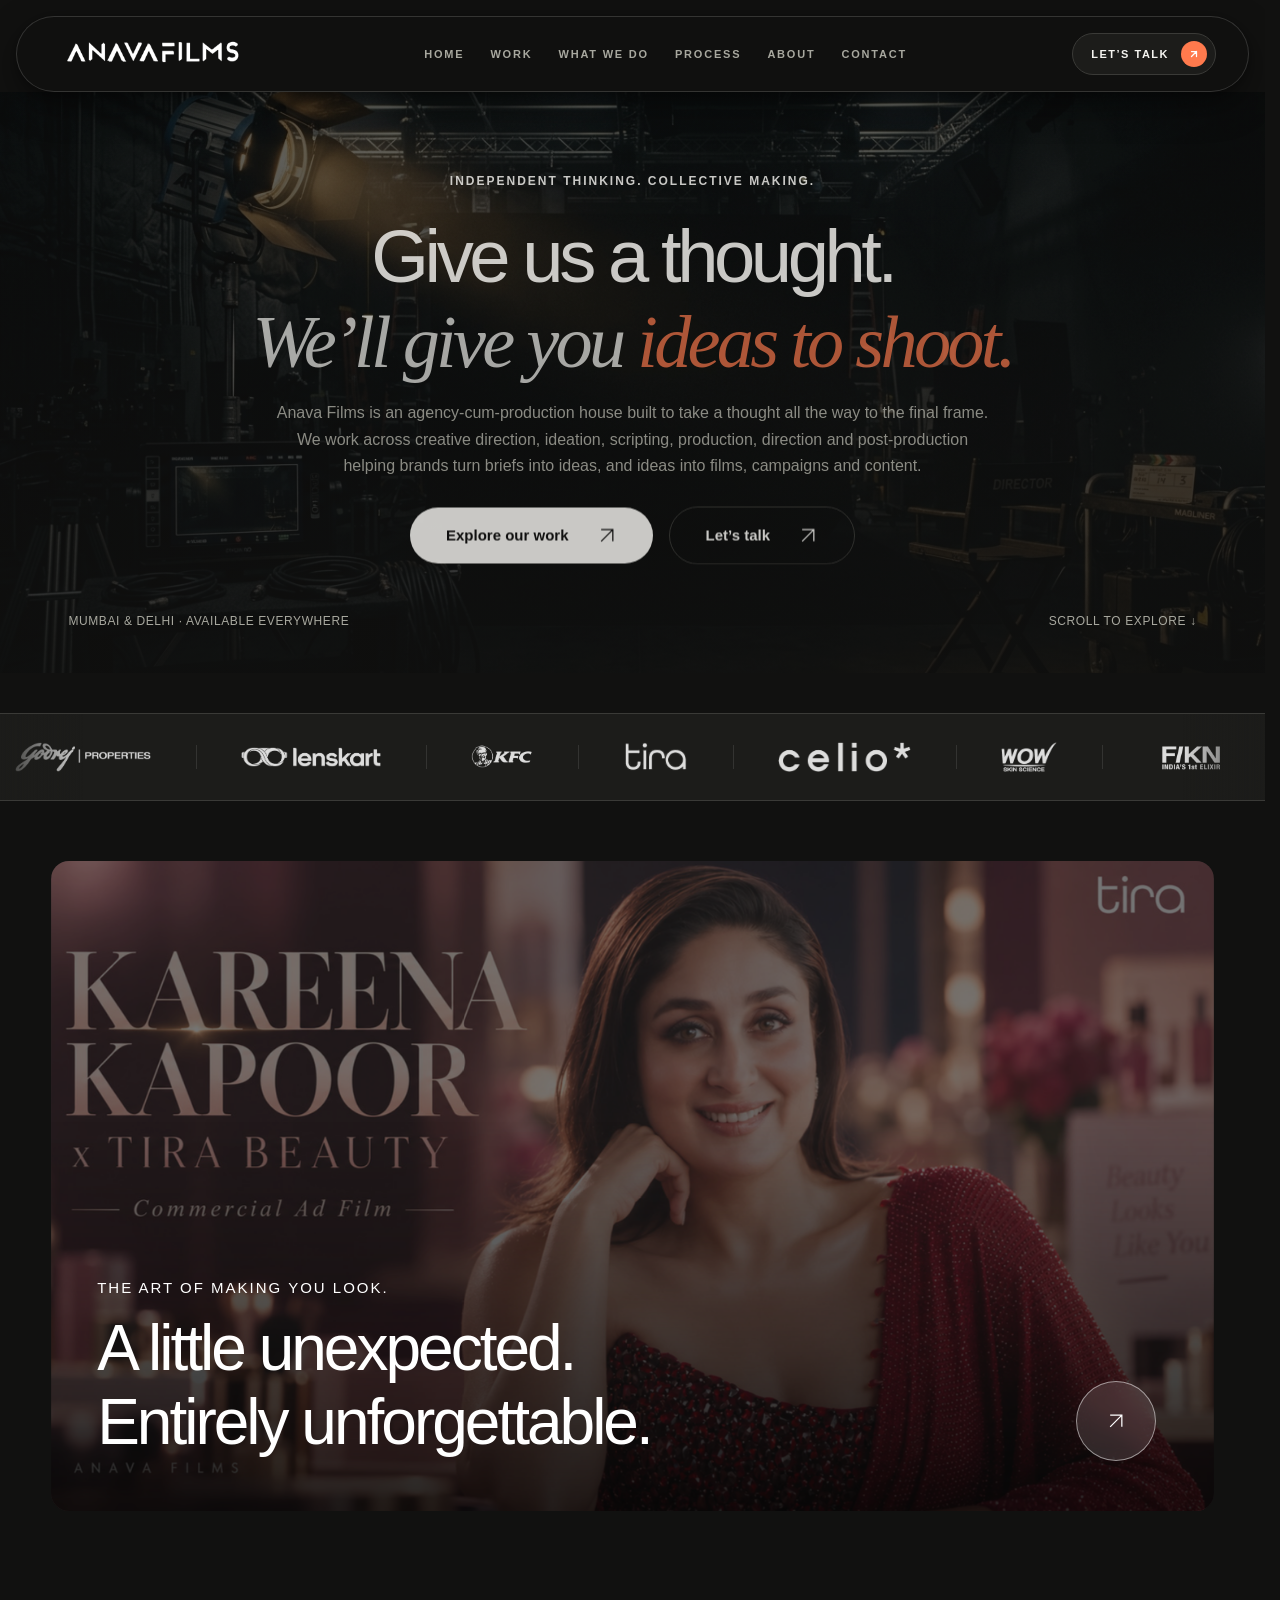
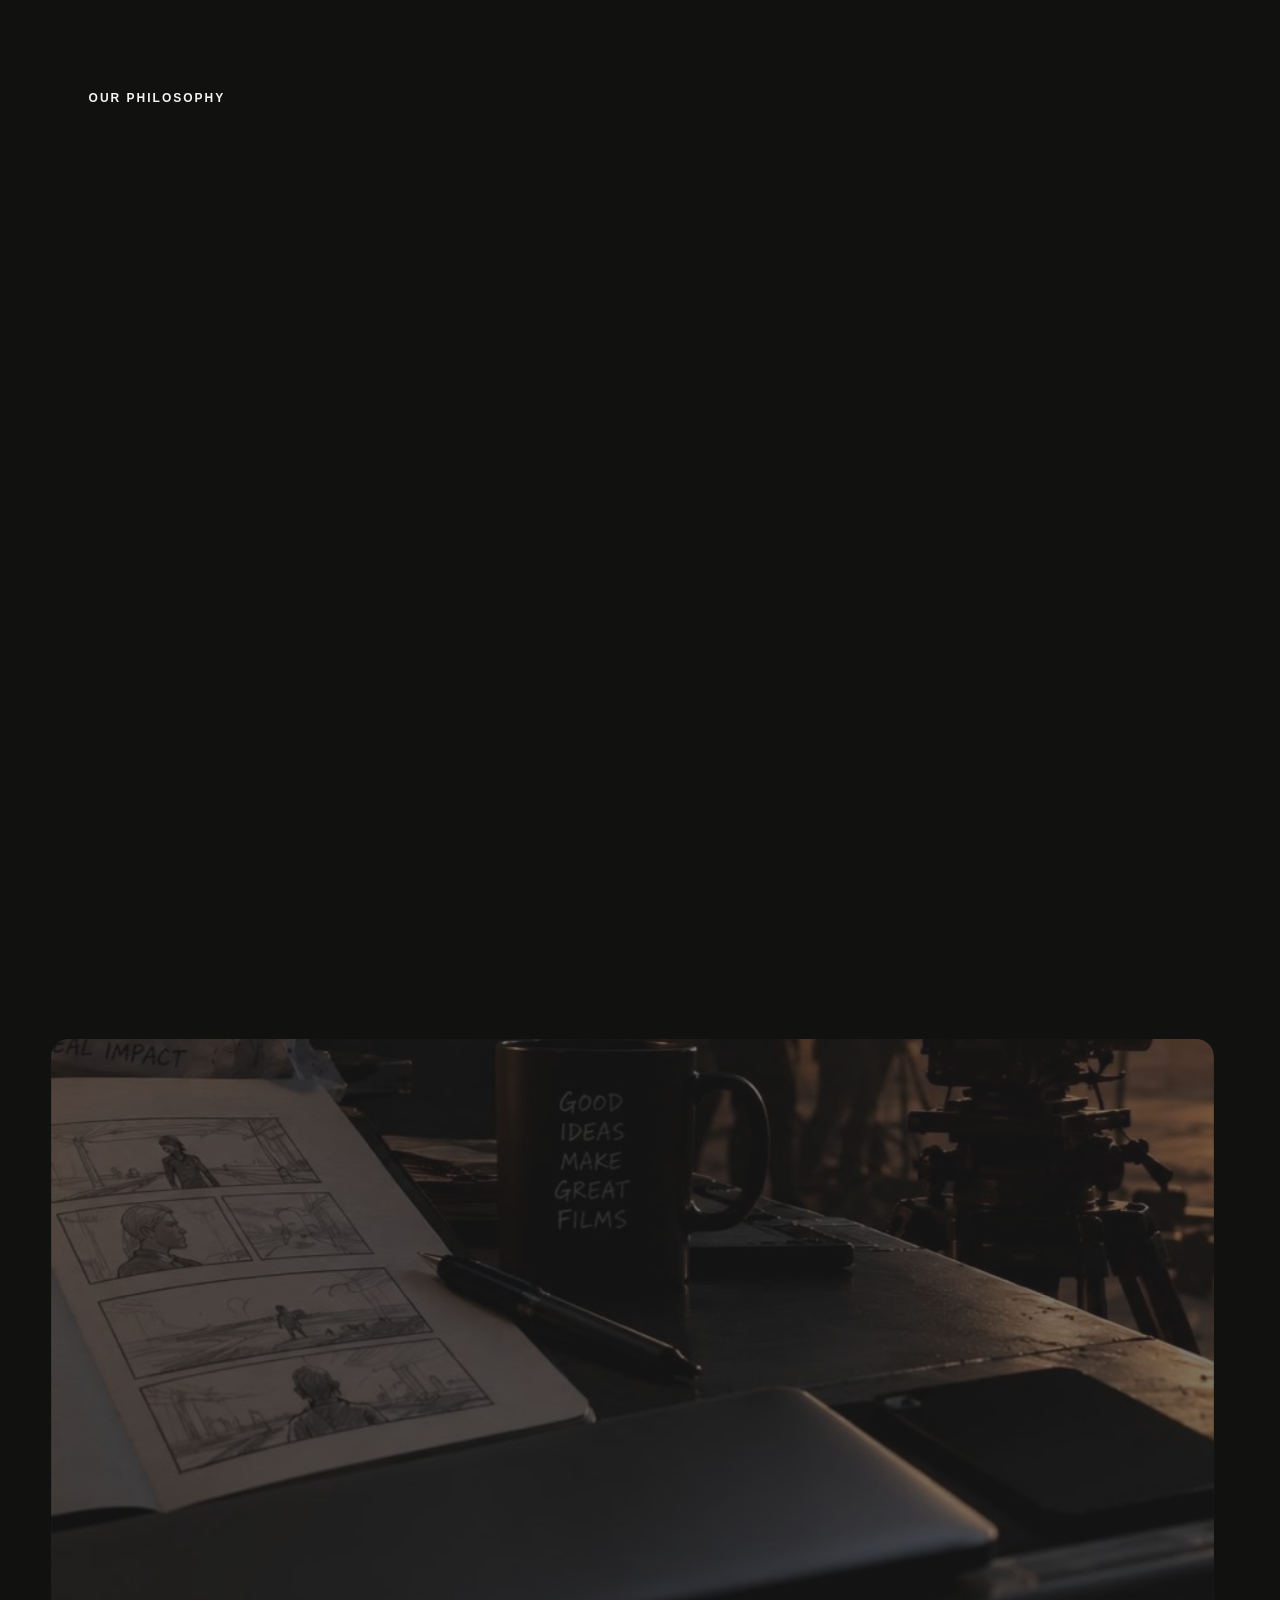
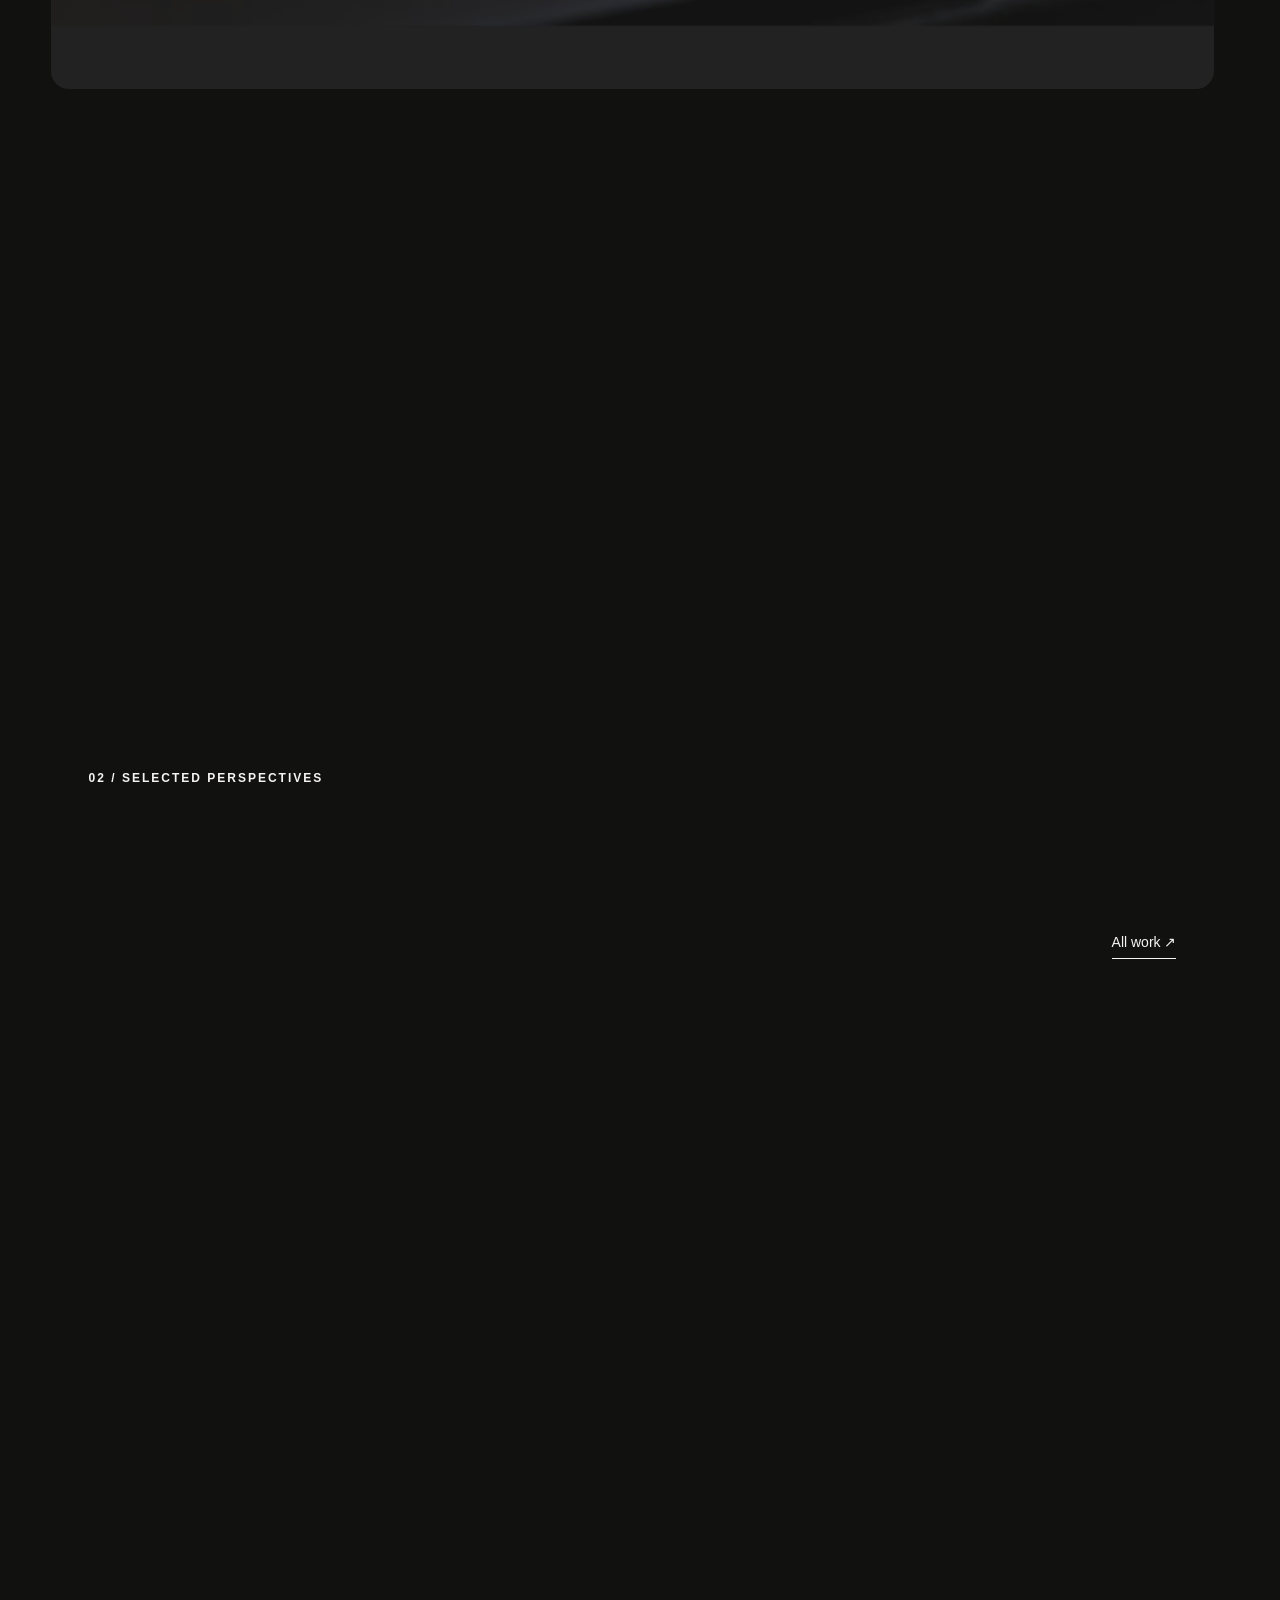
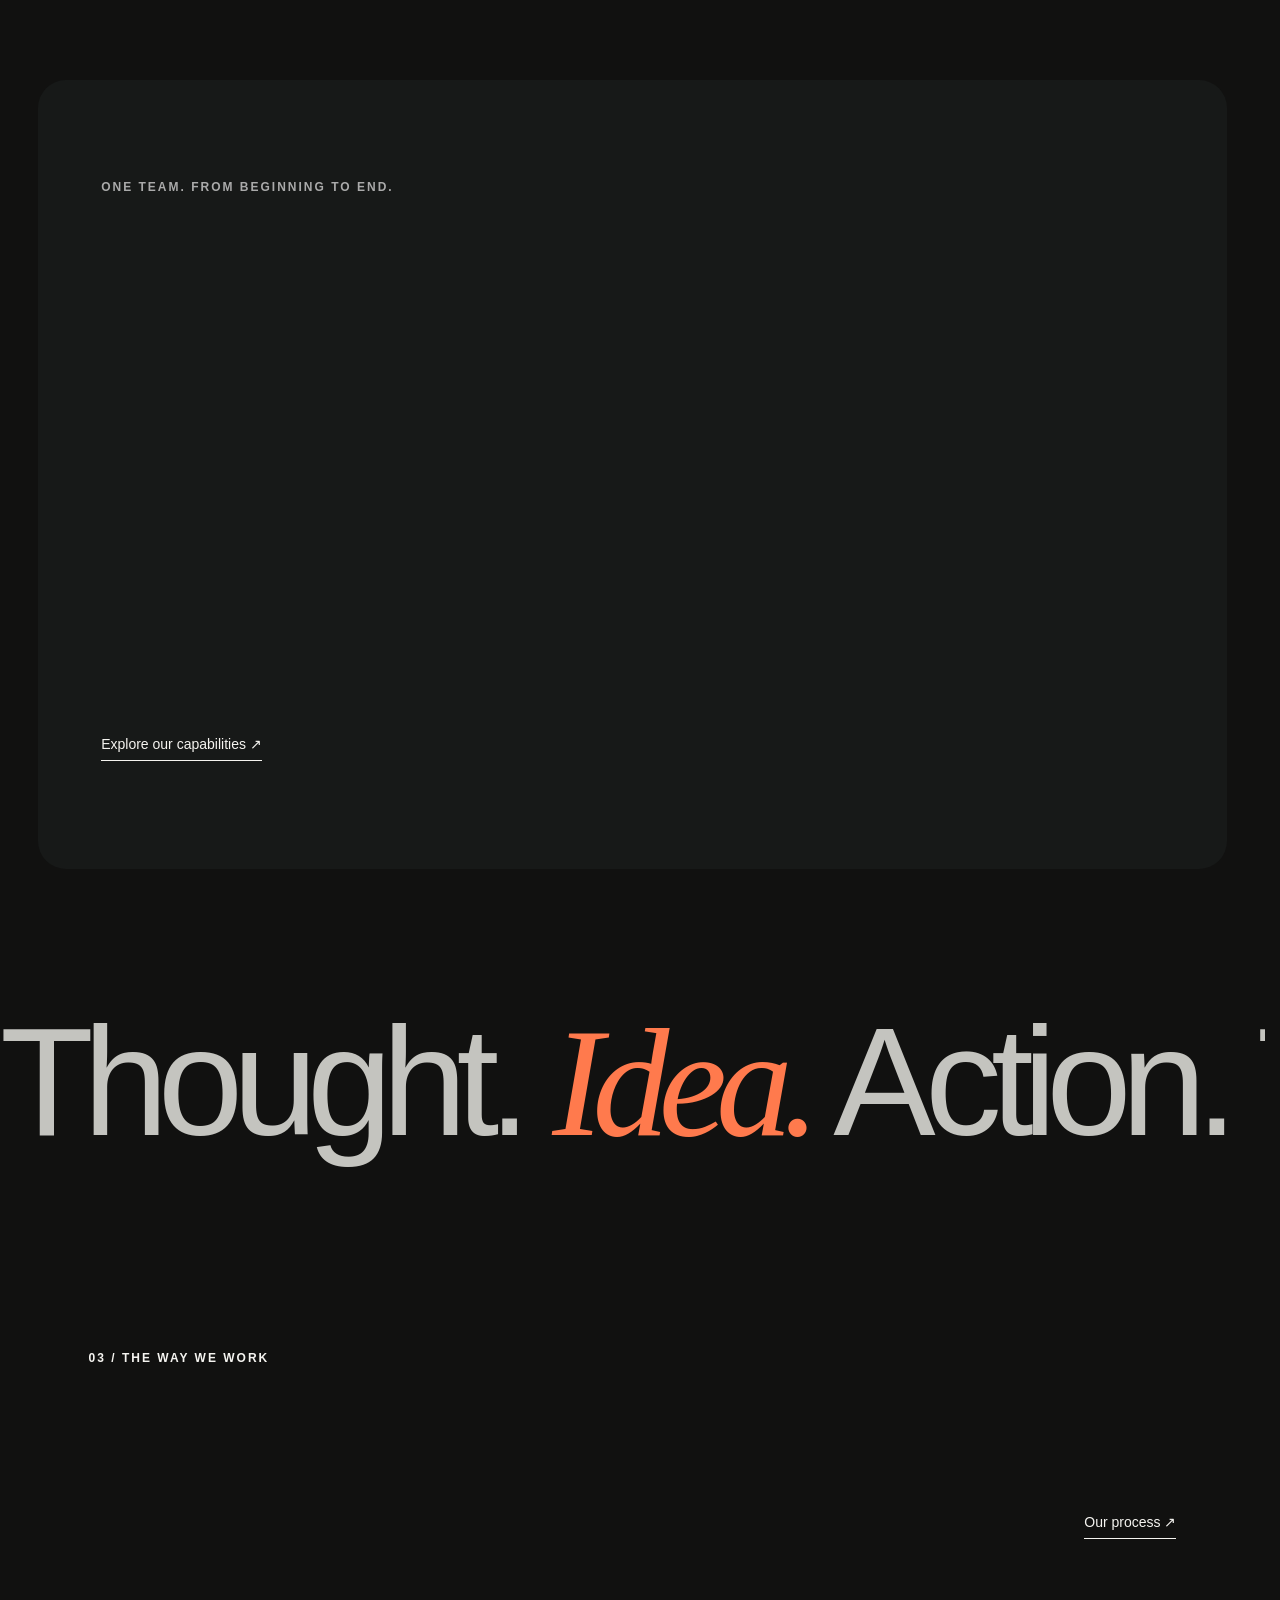
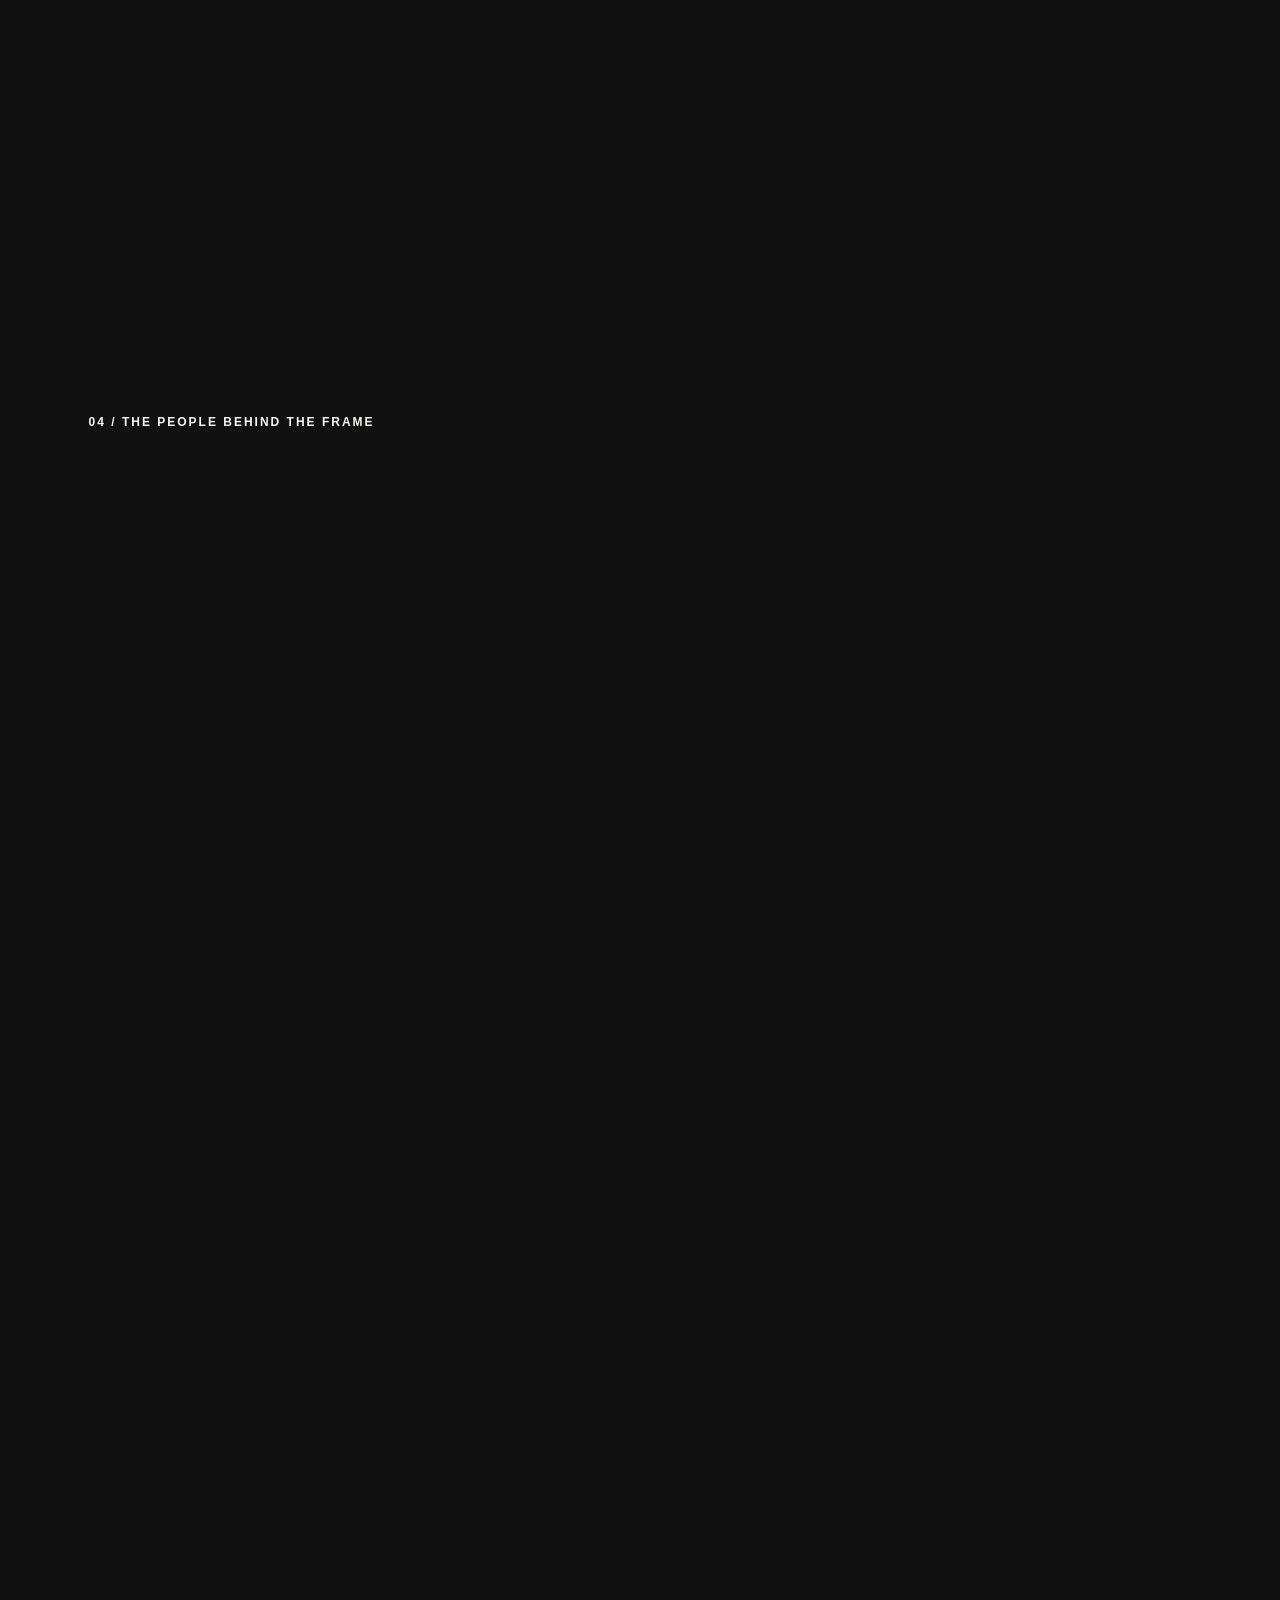
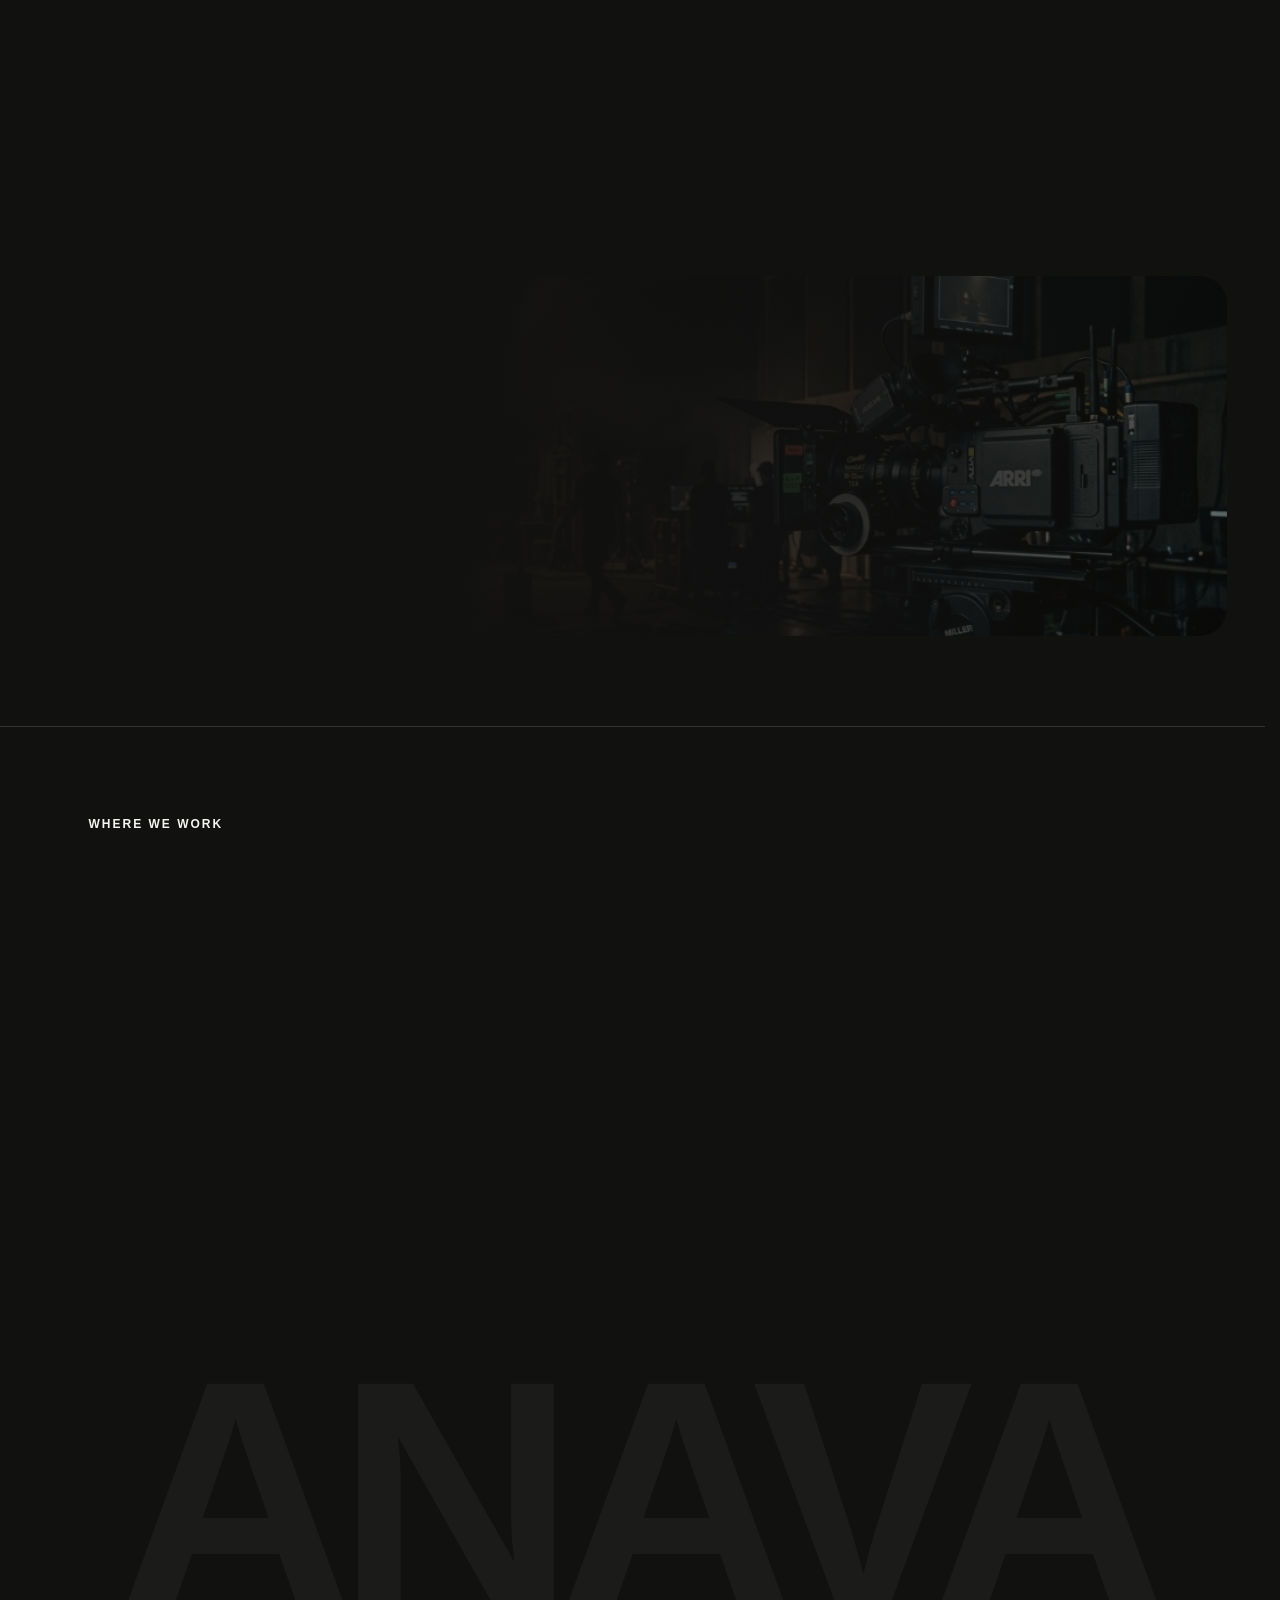
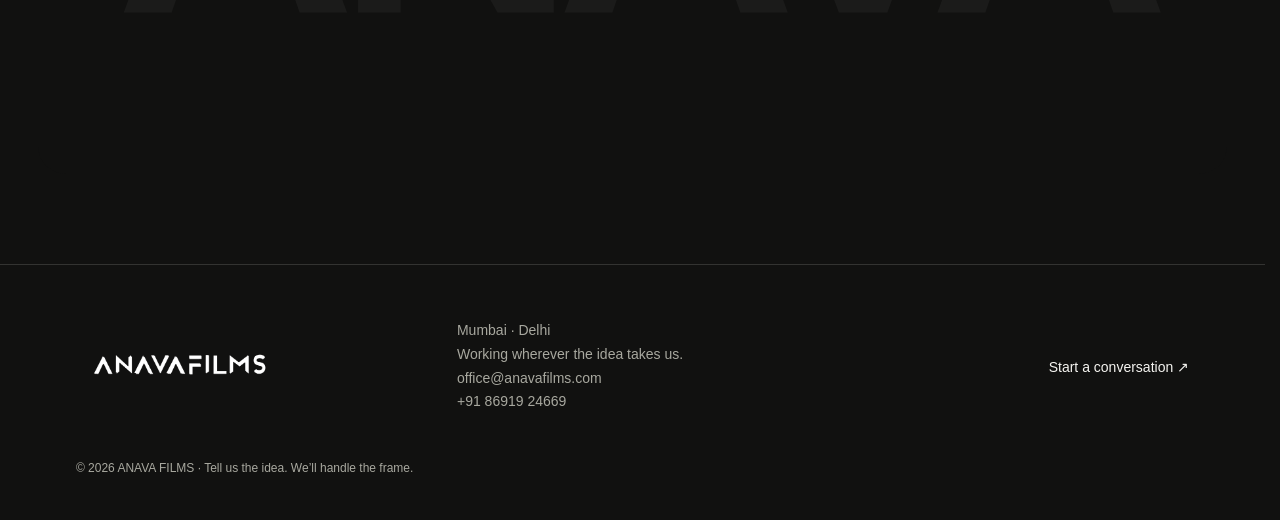
==== commit 48366bd6: "Remove light/dark theme toggle, make the site dark-only - Removed the #theme-toggle button from the " ====
--- a/index.html
+++ b/index.html
@@ -1,3 +1,3 @@
 <!DOCTYPE html>
-<html lang="en" data-theme="dark"><head><meta http-equiv="Content-Type" content="text/html; charset=UTF-8"><meta name="viewport" content="width=device-width,initial-scale=1"><meta name="description" content="ANAVA FILMS. A creative production house taking thoughts all the way to the final frame."><title>Creative Production — ANAVA FILMS</title><link rel="canonical" href="https://anavafilms.com/"><meta property="og:type" content="website"><meta property="og:site_name" content="ANAVA FILMS"><meta property="og:title" content="Creative Production — ANAVA FILMS"><meta property="og:description" content="ANAVA FILMS. A creative production house taking thoughts all the way to the final frame."><meta property="og:url" content="https://anavafilms.com/"><meta property="og:image" content="https://anavafilms.com/assets/tvc/kareena-kapoor-tira-beauty.jpg"><meta property="og:image:width" content="1920"><meta property="og:image:height" content="960"><meta name="twitter:card" content="summary_large_image"><meta name="twitter:title" content="Creative Production — ANAVA FILMS"><meta name="twitter:description" content="ANAVA FILMS. A creative production house taking thoughts all the way to the final frame."><meta name="twitter:image" content="https://anavafilms.com/assets/tvc/kareena-kapoor-tira-beauty.jpg"><link rel="icon" href="data:image/svg+xml,%3Csvg xmlns=&#39;http://www.w3.org/2000/svg&#39; viewBox=&#39;0 0 32 32&#39;%3E%3Crect width=&#39;32&#39; height=&#39;32&#39; rx=&#39;8&#39; fill=&#39;%23ef5838&#39;/%3E%3Ctext x=&#39;7&#39; y=&#39;25&#39; font-size=&#39;25&#39; fill=&#39;white&#39;%3Ea%3C/text%3E%3C/svg%3E"><link rel="apple-touch-icon" href="./assets/apple-touch-icon.png"><script>(function(){try{var stored=localStorage.getItem('anavaTheme');var dark=stored?stored==='dark':true;document.documentElement.setAttribute('data-theme',dark?'dark':'light')}catch(e){}})();</script><link rel="stylesheet" href="./assets/style.css"><style>#intro-splash{position:fixed;inset:0;z-index:9999;background:#000;display:flex;align-items:center;justify-content:center;overflow:hidden;transition:opacity .6s ease}#intro-splash.intro-hide{opacity:0;pointer-events:none}#intro-splash video{width:100%;height:100%;object-fit:cover}#intro-skip{position:absolute;right:24px;bottom:24px;z-index:10000;padding:10px 20px;font-size:14px;letter-spacing:.02em;color:#fff;background:rgba(255,255,255,.1);border:1px solid rgba(255,255,255,.4);border-radius:999px;cursor:pointer;backdrop-filter:blur(4px)}#intro-skip:hover{background:rgba(255,255,255,.2)}#intro-sound{position:absolute;left:24px;bottom:24px;z-index:10000;width:40px;height:40px;display:flex;align-items:center;justify-content:center;color:#fff;background:rgba(255,255,255,.1);border:1px solid rgba(255,255,255,.4);border-radius:999px;cursor:pointer;backdrop-filter:blur(4px)}#intro-sound:hover{background:rgba(255,255,255,.2)}body.intro-lock{overflow:hidden}header .wordmark{cursor:pointer}</style></head><body><a class="skip-link" href="#app">Skip to content</a><div id="intro-splash"><video id="intro-video" src="./assets/intro/intro.mp4" autoplay muted playsinline></video><button id="intro-sound" type="button" aria-label="Unmute intro" aria-pressed="false"><svg viewBox="0 0 24 24" fill="none" stroke="currentColor" stroke-width="1.6" stroke-linecap="round" stroke-linejoin="round" width="18" height="18"><path d="M11 5 6 9H3v6h3l5 4V5Z"/><line x1="16" y1="9" x2="21" y2="15"/><line x1="21" y1="9" x2="16" y2="15"/></svg></button><button id="intro-skip" type="button" aria-label="Skip intro">Skip</button></div><script>(function(){var KEY="anavaIntroShown";var splash=document.getElementById("intro-splash");var video=document.getElementById("intro-video");var skipBtn=document.getElementById("intro-skip");var soundBtn=document.getElementById("intro-sound");if(!splash)return;var mutedIcon='<svg viewBox="0 0 24 24" fill="none" stroke="currentColor" stroke-width="1.6" stroke-linecap="round" stroke-linejoin="round" width="18" height="18"><path d="M11 5 6 9H3v6h3l5 4V5Z"/><line x1="16" y1="9" x2="21" y2="15"/><line x1="21" y1="9" x2="16" y2="15"/></svg>';var unmutedIcon='<svg viewBox="0 0 24 24" fill="none" stroke="currentColor" stroke-width="1.6" stroke-linecap="round" stroke-linejoin="round" width="18" height="18"><path d="M11 5 6 9H3v6h3l5 4V5Z"/><path d="M15.5 8.5a5 5 0 0 1 0 7"/><path d="M18 6a8.5 8.5 0 0 1 0 12"/></svg>';function setSoundIcon(){if(!soundBtn||!video)return;var muted=video.muted;soundBtn.innerHTML=muted?mutedIcon:unmutedIcon;soundBtn.setAttribute("aria-pressed",String(!muted));soundBtn.setAttribute("aria-label",muted?"Unmute intro":"Mute intro");}if(soundBtn){soundBtn.addEventListener("click",function(){if(!video)return;video.muted=!video.muted;setSoundIcon();});setSoundIcon();}var closing=null;function lockScroll(){document.body.classList.add("intro-lock");}function unlockScroll(){document.body.classList.remove("intro-lock");}function closeSplash(){if(closing)return;try{sessionStorage.setItem(KEY,"1");}catch(e){}splash.classList.add("intro-hide");unlockScroll();closing=setTimeout(function(){closing=null;},650);}function openSplash(){if(closing){clearTimeout(closing);closing=null;}splash.classList.remove("intro-hide");lockScroll();if(!video){closeSplash();return;}video.muted=true;setSoundIcon();try{video.currentTime=0;}catch(e){}var playPromise=video.play();if(playPromise&&typeof playPromise.catch==="function"){playPromise.catch(closeSplash);}}if(video){video.addEventListener("ended",closeSplash);video.addEventListener("error",closeSplash);}if(skipBtn){skipBtn.addEventListener("click",closeSplash);}document.addEventListener("DOMContentLoaded",function(){var headerLogo=document.querySelector("header .wordmark");if(headerLogo){headerLogo.addEventListener("click",function(e){e.preventDefault();openSplash();});}});var alreadyShown=false;try{alreadyShown=!!sessionStorage.getItem(KEY);}catch(e){}if(alreadyShown){splash.classList.add("intro-hide");}else{openSplash();}})();</script><header><a class="wordmark" href="#home" aria-label="Anava home"><img src="./assets/anava_official_logo.png" alt="Anava Films" width="1280" height="238"></a><nav aria-label="Main navigation"><a href="#" class="">Home</a><a href="#work" class="">Work</a><a href="#services" class="">What we do</a><a href="#process" class="">Process</a><a href="#about" class="">About</a><a href="#contact" class="">Contact</a><button id="theme-toggle" type="button" aria-label="Switch to light theme" aria-pressed="true"><svg class="theme-icon-sun" viewBox="0 0 24 24" fill="none" stroke="currentColor" stroke-width="1.8" stroke-linecap="round" stroke-linejoin="round" width="18" height="18"><circle cx="12" cy="12" r="4.5"/><path d="M12 2v3M12 19v3M4.2 4.2l2.1 2.1M17.7 17.7l2.1 2.1M2 12h3M19 12h3M4.2 19.8l2.1-2.1M17.7 6.3l2.1-2.1"/></svg><svg class="theme-icon-moon" viewBox="0 0 24 24" fill="none" stroke="currentColor" stroke-width="1.8" stroke-linecap="round" stroke-linejoin="round" width="18" height="18"><path d="M20 14.5A8.5 8.5 0 1 1 9.5 4a7 7 0 0 0 10.5 10.5Z"/></svg></button></nav><a class="nav-cta" href="#contact"><span>LET’S TALK</span><span class="nav-cta-icon" aria-hidden="true"><svg width="12" height="12" viewBox="0 0 24 24" fill="none" stroke="currentColor" stroke-width="2.5" stroke-linecap="round" stroke-linejoin="round"><path d="M7 17L17 7M17 7H7M17 7V17"/></svg></span></a><button class="menu-button" aria-label="Open navigation" aria-expanded="false"><svg width="24" height="24" viewBox="0 0 24 24" fill="none" stroke="currentColor"><path d="M3 8h18M3 16h18"></path></svg></button></header><script>(function(){var btn=document.getElementById('theme-toggle');var LIGHT_LOGO='./assets/anava_official_logo.png';var DARK_LOGO='./assets/anava_official_logo_white.png';function isDark(){return document.documentElement.getAttribute('data-theme')==='dark'}function applyLogos(){var target=isDark()?DARK_LOGO:LIGHT_LOGO;document.querySelectorAll('.wordmark img').forEach(function(img){if(img.getAttribute('src')!==target)img.setAttribute('src',target)})}function reflect(){if(!btn)return;btn.setAttribute('aria-pressed',String(isDark()));btn.setAttribute('aria-label',isDark()?'Switch to light theme':'Switch to dark theme')}reflect();applyLogos();document.addEventListener('DOMContentLoaded',applyLogos);if(btn)btn.addEventListener('click',function(){var next=isDark()?'light':'dark';document.documentElement.setAttribute('data-theme',next);try{localStorage.setItem('anavaTheme',next)}catch(e){}reflect();applyLogos()});try{matchMedia('(prefers-color-scheme: dark)').addEventListener('change',function(e){if(!localStorage.getItem('anavaTheme')){document.documentElement.setAttribute('data-theme',e.matches?'dark':'light');reflect();applyLogos()}})}catch(e){}})();</script><main id="app" tabindex="-1"><section class="hero"><span class="eyebrow reveal" style="translate: none; rotate: none; scale: none; opacity: 1; transform: translate(0px, 0px);">Independent thinking. Collective making.</span><h1><span class="hero-line">Give us a thought.</span><br><span class="hero-line"><em class="hero-light-em">We’ll give you </em><em>ideas to shoot.</em></span></h1><p class="reveal">Anava Films is an agency-cum-production house built to take a thought all the way to the final frame.<br>We work across creative direction, ideation, scripting, production, direction and post-production<br>helping brands turn briefs into ideas, and ideas into films, campaigns and content.</p><div class="hero-ctas reveal"><a class="pill" href="#work">Explore our work <svg width="20" height="20" viewBox="0 0 24 24" fill="none" stroke="currentColor" stroke-width="1.5" aria-hidden="true"><path d="M5 19 19 5M5 5h14v14"></path></svg></a><a class="pill secondary" href="#contact">Let’s talk <svg width="20" height="20" viewBox="0 0 24 24" fill="none" stroke="currentColor" stroke-width="1.5" aria-hidden="true"><path d="M5 19 19 5M5 5h14v14"></path></svg></a></div><div class="hero-bottom"><span>MUMBAI &amp; DELHI · AVAILABLE EVERYWHERE</span><span>SCROLL TO EXPLORE ↓</span></div></section><section class="logo-marquee-section" aria-label="Brands we work with"><div class="logo-marquee"><div class="logo-marquee-track"><div class="logo-item"><img src="assets/clients/kfc.png" alt="KFC" loading="lazy" height="32"><span class="logo-divider" aria-hidden="true"></span></div><div class="logo-item"><img src="assets/clients/tira.png" alt="Tira Beauty" loading="lazy" height="32"><span class="logo-divider" aria-hidden="true"></span></div><div class="logo-item"><img src="assets/clients/celio.png" alt="Celio" loading="lazy" height="32"><span class="logo-divider" aria-hidden="true"></span></div><div class="logo-item"><img src="assets/clients/wow-skin-science.png" alt="WOW Skin Science" loading="lazy" height="32"><span class="logo-divider" aria-hidden="true"></span></div><div class="logo-item"><img src="assets/clients/fikn.png" alt="FIKN Elixir" loading="lazy" height="32"><span class="logo-divider" aria-hidden="true"></span></div><div class="logo-item"><img src="assets/clients/simplai.png" alt="SimplAI" loading="lazy" height="32"><span class="logo-divider" aria-hidden="true"></span></div><div class="logo-item"><img src="assets/clients/indus-valley.png" alt="Indus Valley" loading="lazy" height="32"><span class="logo-divider" aria-hidden="true"></span></div><div class="logo-item"><img src="assets/clients/green-lotus.png" alt="Green Lotus" loading="lazy" height="32"><span class="logo-divider" aria-hidden="true"></span></div></div></div></section><section class="film-stage"><div class="film" style="clip-path: inset(0% 5% round 18px);"><img src="./assets/fashion.jpg" alt="Red fashion editorial — sample art direction" fetchpriority="high" width="1600" height="1100" style="translate: none; rotate: none; scale: none; transform: translate(0%, -9.4483%) translate3d(0px, 0px, 0px);"><div class="film-label"><p>THE ART OF MAKING YOU LOOK.</p><h2>A little unexpected.<br>Entirely unforgettable.</h2><span class="sample" style="color:#ccc">Sample visual · Creative direction</span></div><button class="play" data-project="after-hours" aria-label="Explore featured sample project"><svg width="20" height="20" viewBox="0 0 24 24" fill="none" stroke="currentColor" stroke-width="1.5" aria-hidden="true"><path d="M5 19 19 5M5 5h14v14"></path></svg></button></div></section><section class="section intro"><span class="eyebrow">OUR PHILOSOPHY</span><div class="intro-photo reveal"><img src="assets/thinkers-who-make.jpg" alt="Thinkers who make" loading="lazy" width="576" height="720"></div><div><h2 class="reveal">Thinkers who make.<br>Makers who think.</h2><p class="reveal">Anava Films sits somewhere between an agency and a production house. We believe great ideas shouldn’t get lost between the people who think them and the people who make them.</p><p class="reveal">So we bring both sides together. You bring the thought. We build the idea, make the film and deliver the final product.</p><div class="philosophy-process eyebrow reveal">THINK → MAKE → DELIVER</div><a class="pill reveal" href="#work">WATCH THE SHOWREEL 2026</a></div></section><section class="direct-lab scroll-enabled" aria-labelledby="direct-heading"><div class="direct-sticky"><div class="direct-heading"><div><span class="eyebrow">SCROLL TO DIRECT / ANAVA</span><h2 id="direct-heading">You move. <em>The frame follows.</em></h2></div><button class="direct-skip" type="button" data-direct="3">Skip to the final frame ↓</button></div><div class="direct-screen"><img class="direct-raw" src="./assets/fashion.jpg" alt="Sample fashion portrait used to demonstrate a creative treatment" width="1600" height="1100" loading="lazy"><img class="direct-colour" src="./assets/fashion.jpg" alt="" aria-hidden="true" width="1600" height="1100" loading="lazy" style="opacity: 0;"><div class="direct-shade" aria-hidden="true" style="opacity: 0;"></div><div class="direct-bar direct-bar-top" aria-hidden="true" style="translate: none; rotate: none; scale: none; transform: scale(1, 0);"></div><div class="direct-bar direct-bar-bottom" aria-hidden="true" style="translate: none; rotate: none; scale: none; transform: scale(1, 0);"></div><div class="direct-guides" aria-hidden="true" style="opacity: 1;"><span></span><span></span></div><span class="direct-frame-note">ANAVA / FRAME 001</span><div class="direct-type" aria-hidden="true" style="opacity: 0; translate: none; rotate: none; scale: none; transform: translate(0px, 30px);"><span>Ordinary?</span><em>Not today.</em></div><div class="direct-final-credit" aria-hidden="true" style="opacity: 0;">A THOUGHT. AN IDEA. A FRAME.</div><span class="direct-treatment">Illustrative treatment · Sample still</span></div><div class="direct-console"><div class="direct-stage-copy"><h3 id="direct-stage-title">The raw frame.</h3><p id="direct-stage-caption">A starting point. Light, character and possibility.</p></div><div class="direct-chapters" role="group" aria-label="Explore the four creative stages"><button type="button" data-direct="0" aria-pressed="true" class="active"><small>01</small><span>Raw frame</span></button><button type="button" data-direct="1" aria-pressed="false" class=""><small>02</small><span>Colour</span></button><button type="button" data-direct="2" aria-pressed="false" class=""><small>03</small><span>Typography</span></button><button type="button" data-direct="3" aria-pressed="false" class=""><small>04</small><span>Final frame</span></button></div></div><div class="direct-progress" aria-hidden="true"><span style=""></span></div><div class="direct-bottom"><span class="direct-instruction">Scroll through the process, or choose a stage.</span><a href="#contact" id="direct-enquire">Let’s make your next frame ↗</a></div></div></section><section class="section"><div class="section-heading"><div><span class="eyebrow">02 / Selected perspectives</span><h2 class="reveal" style="translate: none; rotate: none; scale: none; opacity: 0; transform: translate(0px, 32px);">Work that stays<br>with you.</h2></div><a class="text-link" href="#work">All work ↗</a></div><div class="grid"><button class="card reveal" data-project="after-hours" aria-label="Explore sample project After hours." style="translate: none; rotate: none; scale: none; opacity: 0; transform: translate(0px, 32px);"><div class="card-image"><img src="./assets/fashion.jpg" alt="Fashion / Editorial — sample creative imagery" loading="lazy" width="1200" height="900" style="translate: none; rotate: none; scale: none; transform: translate(0%, -8%);"><span class="open-arrow"><svg width="20" height="20" viewBox="0 0 24 24" fill="none" stroke="currentColor" stroke-width="1.5" aria-hidden="true"><path d="M5 19 19 5M5 5h14v14"></path></svg></span></div><div class="card-meta"><h3>After hours.</h3><small>Fashion / Editorial</small></div></button><button class="card reveal" data-project="quiet-places" aria-label="Explore sample project A different perspective." style="translate: none; rotate: none; scale: none; opacity: 0; transform: translate(0px, 32px);"><div class="card-image"><img src="./assets/architecture.jpg" alt="Spaces / Brand story — sample creative imagery" loading="lazy" width="1200" height="900" style="translate: none; rotate: none; scale: none; transform: translate(0%, -8%);"><span class="open-arrow"><svg width="20" height="20" viewBox="0 0 24 24" fill="none" stroke="currentColor" stroke-width="1.5" aria-hidden="true"><path d="M5 19 19 5M5 5h14v14"></path></svg></span></div><div class="card-meta"><h3>A different perspective.</h3><small>Spaces / Brand story</small></div></button></div></section><section class="dark"><span class="eyebrow">One team. From beginning to end.</span><div class="service-row reveal" style="translate: none; rotate: none; scale: none; opacity: 0; transform: translate(0px, 32px);"><span class="num">01</span><h3>Think.</h3><p>Creative direction · Ideation &amp; concept development · Scripting · Creative consulting</p></div><div class="service-row reveal" style="translate: none; rotate: none; scale: none; opacity: 0; transform: translate(0px, 32px);"><span class="num">02</span><h3>Make.</h3><p>Production · Direction · Casting · Art direction</p></div><div class="service-row reveal" style="translate: none; rotate: none; scale: none; opacity: 0; transform: translate(0px, 32px);"><span class="num">03</span><h3>Finish.</h3><p>Offline editing · Music &amp; sound · Colour &amp; online · VFX &amp; mastering</p></div><p style="margin-top:35px"><a class="text-link" href="#services">Explore our capabilities ↗</a></p></section><div class="motion-line" aria-hidden="true"><div style="translate: none; rotate: none; scale: none; transform: translate(0px, 0px);">Thought. <em>Idea.</em> Action. Thought. <em>Idea.</em> Action.</div></div><section class="section"><div class="section-heading"><div><span class="eyebrow">03 / The way we work</span><h2 class="reveal" style="translate: none; rotate: none; scale: none; opacity: 0; transform: translate(0px, 32px);">From thought<br>to screen.</h2></div><a class="text-link" href="#process">Our process ↗</a></div><div class="process-list"><article class="process-item reveal" style="translate: none; rotate: none; scale: none; opacity: 0; transform: translate(0px, 32px);"><small>01</small><h3>The thought</h3><p>A brief, a problem, a product. Or simply a thought.</p></article><article class="process-item reveal" style="translate: none; rotate: none; scale: none; opacity: 0; transform: translate(0px, 32px);"><small>02</small><h3>The idea</h3><p>We explore creative directions and find the idea worth making.</p></article><article class="process-item reveal" style="translate: none; rotate: none; scale: none; opacity: 0; transform: translate(0px, 32px);"><small>03</small><h3>The shoot</h3><p>The idea leaves the page. The deck becomes reality.</p></article></div></section><section class="section"><span class="eyebrow">04 / The people behind the frame</span><h2 class="big reveal" style="translate: none; rotate: none; scale: none; opacity: 0; transform: translate(0px, 32px);">Good people.<br>Better together.</h2><div class="people"><article class="person reveal" style="translate: none; rotate: none; scale: none; opacity: 0; transform: translate(0px, 32px);"><span class="initial" aria-hidden="true">jk.</span><h3>Jackson Khatri</h3><small>Founder · Creative Director · Director</small><p>From animation and multimedia to filmmaking, Jackson brings creative thinking and production together. He shapes the thought, finds the idea and stays close to the final frame.</p></article><article class="person reveal" style="translate: none; rotate: none; scale: none; opacity: 0; transform: translate(0px, 32px);"><span class="initial" aria-hidden="true">ak.</span><h3>Anjan Khatri</h3><small>Producer</small><p>Anjan brings structure to ambition. Working across production and execution, he helps turn creative ideas into organised, thoughtful productions.</p></article></div></section></main><footer><a class="wordmark" href="#home"><img src="./assets/anava_official_logo.png" alt="Anava Films" width="1280" height="238"></a><p>Mumbai · Delhi<br>Working wherever the idea takes us.<br><a href="mailto:office@anavafilms.com">office@anavafilms.com</a><br><a href="tel:+918691924669">+91 86919 24669</a></p><a href="#contact">Start a conversation ↗</a><small>© 2026 ANAVA FILMS · Tell us the idea. We’ll handle the frame.</small></footer><dialog id="project" aria-labelledby="project-title"><button class="close" aria-label="Close project">×</button><div id="project-content"></div></dialog><dialog id="lightbox" class="lightbox"><button class="close" id="lightbox-close" aria-label="Close image">×</button><img id="lightbox-image" alt=""></dialog><script src="./assets/lenis.min.js"></script><script src="./assets/gsap.min.js"></script><script src="./assets/scrolltrigger.min.js"></script><script src="./assets/content.js"></script><script src="./assets/thought.js"></script><script src="./assets/app.js"></script>
+<html lang="en" data-theme="dark"><head><meta http-equiv="Content-Type" content="text/html; charset=UTF-8"><meta name="viewport" content="width=device-width,initial-scale=1"><meta name="description" content="ANAVA FILMS. A creative production house taking thoughts all the way to the final frame."><title>Creative Production — ANAVA FILMS</title><link rel="canonical" href="https://anavafilms.com/"><meta property="og:type" content="website"><meta property="og:site_name" content="ANAVA FILMS"><meta property="og:title" content="Creative Production — ANAVA FILMS"><meta property="og:description" content="ANAVA FILMS. A creative production house taking thoughts all the way to the final frame."><meta property="og:url" content="https://anavafilms.com/"><meta property="og:image" content="https://anavafilms.com/assets/tvc/kareena-kapoor-tira-beauty.jpg"><meta property="og:image:width" content="1920"><meta property="og:image:height" content="960"><meta name="twitter:card" content="summary_large_image"><meta name="twitter:title" content="Creative Production — ANAVA FILMS"><meta name="twitter:description" content="ANAVA FILMS. A creative production house taking thoughts all the way to the final frame."><meta name="twitter:image" content="https://anavafilms.com/assets/tvc/kareena-kapoor-tira-beauty.jpg"><link rel="icon" href="data:image/svg+xml,%3Csvg xmlns=&#39;http://www.w3.org/2000/svg&#39; viewBox=&#39;0 0 32 32&#39;%3E%3Crect width=&#39;32&#39; height=&#39;32&#39; rx=&#39;8&#39; fill=&#39;%23ef5838&#39;/%3E%3Ctext x=&#39;7&#39; y=&#39;25&#39; font-size=&#39;25&#39; fill=&#39;white&#39;%3Ea%3C/text%3E%3C/svg%3E"><link rel="apple-touch-icon" href="./assets/apple-touch-icon.png"><link rel="stylesheet" href="./assets/style.css"><style>#intro-splash{position:fixed;inset:0;z-index:9999;background:#000;display:flex;align-items:center;justify-content:center;overflow:hidden;transition:opacity .6s ease}#intro-splash.intro-hide{opacity:0;pointer-events:none}#intro-splash video{width:100%;height:100%;object-fit:cover}#intro-skip{position:absolute;right:24px;bottom:24px;z-index:10000;padding:10px 20px;font-size:14px;letter-spacing:.02em;color:#fff;background:rgba(255,255,255,.1);border:1px solid rgba(255,255,255,.4);border-radius:999px;cursor:pointer;backdrop-filter:blur(4px)}#intro-skip:hover{background:rgba(255,255,255,.2)}#intro-sound{position:absolute;left:24px;bottom:24px;z-index:10000;width:40px;height:40px;display:flex;align-items:center;justify-content:center;color:#fff;background:rgba(255,255,255,.1);border:1px solid rgba(255,255,255,.4);border-radius:999px;cursor:pointer;backdrop-filter:blur(4px)}#intro-sound:hover{background:rgba(255,255,255,.2)}body.intro-lock{overflow:hidden}header .wordmark{cursor:pointer}</style></head><body><a class="skip-link" href="#app">Skip to content</a><div id="intro-splash"><video id="intro-video" src="./assets/intro/intro.mp4" autoplay muted playsinline></video><button id="intro-sound" type="button" aria-label="Unmute intro" aria-pressed="false"><svg viewBox="0 0 24 24" fill="none" stroke="currentColor" stroke-width="1.6" stroke-linecap="round" stroke-linejoin="round" width="18" height="18"><path d="M11 5 6 9H3v6h3l5 4V5Z"/><line x1="16" y1="9" x2="21" y2="15"/><line x1="21" y1="9" x2="16" y2="15"/></svg></button><button id="intro-skip" type="button" aria-label="Skip intro">Skip</button></div><script>(function(){var KEY="anavaIntroShown";var splash=document.getElementById("intro-splash");var video=document.getElementById("intro-video");var skipBtn=document.getElementById("intro-skip");var soundBtn=document.getElementById("intro-sound");if(!splash)return;var mutedIcon='<svg viewBox="0 0 24 24" fill="none" stroke="currentColor" stroke-width="1.6" stroke-linecap="round" stroke-linejoin="round" width="18" height="18"><path d="M11 5 6 9H3v6h3l5 4V5Z"/><line x1="16" y1="9" x2="21" y2="15"/><line x1="21" y1="9" x2="16" y2="15"/></svg>';var unmutedIcon='<svg viewBox="0 0 24 24" fill="none" stroke="currentColor" stroke-width="1.6" stroke-linecap="round" stroke-linejoin="round" width="18" height="18"><path d="M11 5 6 9H3v6h3l5 4V5Z"/><path d="M15.5 8.5a5 5 0 0 1 0 7"/><path d="M18 6a8.5 8.5 0 0 1 0 12"/></svg>';function setSoundIcon(){if(!soundBtn||!video)return;var muted=video.muted;soundBtn.innerHTML=muted?mutedIcon:unmutedIcon;soundBtn.setAttribute("aria-pressed",String(!muted));soundBtn.setAttribute("aria-label",muted?"Unmute intro":"Mute intro");}if(soundBtn){soundBtn.addEventListener("click",function(){if(!video)return;video.muted=!video.muted;setSoundIcon();});setSoundIcon();}var closing=null;function lockScroll(){document.body.classList.add("intro-lock");}function unlockScroll(){document.body.classList.remove("intro-lock");}function closeSplash(){if(closing)return;try{sessionStorage.setItem(KEY,"1");}catch(e){}splash.classList.add("intro-hide");unlockScroll();closing=setTimeout(function(){closing=null;},650);}function openSplash(){if(closing){clearTimeout(closing);closing=null;}splash.classList.remove("intro-hide");lockScroll();if(!video){closeSplash();return;}video.muted=true;setSoundIcon();try{video.currentTime=0;}catch(e){}var playPromise=video.play();if(playPromise&&typeof playPromise.catch==="function"){playPromise.catch(closeSplash);}}if(video){video.addEventListener("ended",closeSplash);video.addEventListener("error",closeSplash);}if(skipBtn){skipBtn.addEventListener("click",closeSplash);}document.addEventListener("DOMContentLoaded",function(){var headerLogo=document.querySelector("header .wordmark");if(headerLogo){headerLogo.addEventListener("click",function(e){e.preventDefault();openSplash();});}});var alreadyShown=false;try{alreadyShown=!!sessionStorage.getItem(KEY);}catch(e){}if(alreadyShown){splash.classList.add("intro-hide");}else{openSplash();}})();</script><header><a class="wordmark" href="#home" aria-label="Anava home"><img src="./assets/anava_official_logo_white.png" alt="Anava Films" width="1280" height="238"></a><nav aria-label="Main navigation"><a href="#" class="">Home</a><a href="#work" class="">Work</a><a href="#services" class="">What we do</a><a href="#process" class="">Process</a><a href="#about" class="">About</a><a href="#contact" class="">Contact</a></nav><a class="nav-cta" href="#contact"><span>LET’S TALK</span><span class="nav-cta-icon" aria-hidden="true"><svg width="12" height="12" viewBox="0 0 24 24" fill="none" stroke="currentColor" stroke-width="2.5" stroke-linecap="round" stroke-linejoin="round"><path d="M7 17L17 7M17 7H7M17 7V17"/></svg></span></a><button class="menu-button" aria-label="Open navigation" aria-expanded="false"><svg width="24" height="24" viewBox="0 0 24 24" fill="none" stroke="currentColor"><path d="M3 8h18M3 16h18"></path></svg></button></header><main id="app" tabindex="-1"><section class="hero"><span class="eyebrow reveal" style="translate: none; rotate: none; scale: none; opacity: 1; transform: translate(0px, 0px);">Independent thinking. Collective making.</span><h1><span class="hero-line">Give us a thought.</span><br><span class="hero-line"><em class="hero-light-em">We’ll give you </em><em>ideas to shoot.</em></span></h1><p class="reveal">Anava Films is an agency-cum-production house built to take a thought all the way to the final frame.<br>We work across creative direction, ideation, scripting, production, direction and post-production<br>helping brands turn briefs into ideas, and ideas into films, campaigns and content.</p><div class="hero-ctas reveal"><a class="pill" href="#work">Explore our work <svg width="20" height="20" viewBox="0 0 24 24" fill="none" stroke="currentColor" stroke-width="1.5" aria-hidden="true"><path d="M5 19 19 5M5 5h14v14"></path></svg></a><a class="pill secondary" href="#contact">Let’s talk <svg width="20" height="20" viewBox="0 0 24 24" fill="none" stroke="currentColor" stroke-width="1.5" aria-hidden="true"><path d="M5 19 19 5M5 5h14v14"></path></svg></a></div><div class="hero-bottom"><span>MUMBAI &amp; DELHI · AVAILABLE EVERYWHERE</span><span>SCROLL TO EXPLORE ↓</span></div></section><section class="logo-marquee-section" aria-label="Brands we work with"><div class="logo-marquee"><div class="logo-marquee-track"><div class="logo-item"><img src="assets/clients/kfc.png" alt="KFC" loading="lazy" height="32"><span class="logo-divider" aria-hidden="true"></span></div><div class="logo-item"><img src="assets/clients/tira.png" alt="Tira Beauty" loading="lazy" height="32"><span class="logo-divider" aria-hidden="true"></span></div><div class="logo-item"><img src="assets/clients/celio.png" alt="Celio" loading="lazy" height="32"><span class="logo-divider" aria-hidden="true"></span></div><div class="logo-item"><img src="assets/clients/wow-skin-science.png" alt="WOW Skin Science" loading="lazy" height="32"><span class="logo-divider" aria-hidden="true"></span></div><div class="logo-item"><img src="assets/clients/fikn.png" alt="FIKN Elixir" loading="lazy" height="32"><span class="logo-divider" aria-hidden="true"></span></div><div class="logo-item"><img src="assets/clients/simplai.png" alt="SimplAI" loading="lazy" height="32"><span class="logo-divider" aria-hidden="true"></span></div><div class="logo-item"><img src="assets/clients/indus-valley.png" alt="Indus Valley" loading="lazy" height="32"><span class="logo-divider" aria-hidden="true"></span></div><div class="logo-item"><img src="assets/clients/green-lotus.png" alt="Green Lotus" loading="lazy" height="32"><span class="logo-divider" aria-hidden="true"></span></div></div></div></section><section class="film-stage"><div class="film" style="clip-path: inset(0% 5% round 18px);"><img src="./assets/fashion.jpg" alt="Red fashion editorial — sample art direction" fetchpriority="high" width="1600" height="1100" style="translate: none; rotate: none; scale: none; transform: translate(0%, -9.4483%) translate3d(0px, 0px, 0px);"><div class="film-label"><p>THE ART OF MAKING YOU LOOK.</p><h2>A little unexpected.<br>Entirely unforgettable.</h2><span class="sample" style="color:#ccc">Sample visual · Creative direction</span></div><button class="play" data-project="after-hours" aria-label="Explore featured sample project"><svg width="20" height="20" viewBox="0 0 24 24" fill="none" stroke="currentColor" stroke-width="1.5" aria-hidden="true"><path d="M5 19 19 5M5 5h14v14"></path></svg></button></div></section><section class="section intro"><span class="eyebrow">OUR PHILOSOPHY</span><div class="intro-photo reveal"><img src="assets/thinkers-who-make.jpg" alt="Thinkers who make" loading="lazy" width="576" height="720"></div><div><h2 class="reveal">Thinkers who make.<br>Makers who think.</h2><p class="reveal">Anava Films sits somewhere between an agency and a production house. We believe great ideas shouldn’t get lost between the people who think them and the people who make them.</p><p class="reveal">So we bring both sides together. You bring the thought. We build the idea, make the film and deliver the final product.</p><div class="philosophy-process eyebrow reveal">THINK → MAKE → DELIVER</div><a class="pill reveal" href="#work">WATCH THE SHOWREEL 2026</a></div></section><section class="direct-lab scroll-enabled" aria-labelledby="direct-heading"><div class="direct-sticky"><div class="direct-heading"><div><span class="eyebrow">SCROLL TO DIRECT / ANAVA</span><h2 id="direct-heading">You move. <em>The frame follows.</em></h2></div><button class="direct-skip" type="button" data-direct="3">Skip to the final frame ↓</button></div><div class="direct-screen"><img class="direct-raw" src="./assets/fashion.jpg" alt="Sample fashion portrait used to demonstrate a creative treatment" width="1600" height="1100" loading="lazy"><img class="direct-colour" src="./assets/fashion.jpg" alt="" aria-hidden="true" width="1600" height="1100" loading="lazy" style="opacity: 0;"><div class="direct-shade" aria-hidden="true" style="opacity: 0;"></div><div class="direct-bar direct-bar-top" aria-hidden="true" style="translate: none; rotate: none; scale: none; transform: scale(1, 0);"></div><div class="direct-bar direct-bar-bottom" aria-hidden="true" style="translate: none; rotate: none; scale: none; transform: scale(1, 0);"></div><div class="direct-guides" aria-hidden="true" style="opacity: 1;"><span></span><span></span></div><span class="direct-frame-note">ANAVA / FRAME 001</span><div class="direct-type" aria-hidden="true" style="opacity: 0; translate: none; rotate: none; scale: none; transform: translate(0px, 30px);"><span>Ordinary?</span><em>Not today.</em></div><div class="direct-final-credit" aria-hidden="true" style="opacity: 0;">A THOUGHT. AN IDEA. A FRAME.</div><span class="direct-treatment">Illustrative treatment · Sample still</span></div><div class="direct-console"><div class="direct-stage-copy"><h3 id="direct-stage-title">The raw frame.</h3><p id="direct-stage-caption">A starting point. Light, character and possibility.</p></div><div class="direct-chapters" role="group" aria-label="Explore the four creative stages"><button type="button" data-direct="0" aria-pressed="true" class="active"><small>01</small><span>Raw frame</span></button><button type="button" data-direct="1" aria-pressed="false" class=""><small>02</small><span>Colour</span></button><button type="button" data-direct="2" aria-pressed="false" class=""><small>03</small><span>Typography</span></button><button type="button" data-direct="3" aria-pressed="false" class=""><small>04</small><span>Final frame</span></button></div></div><div class="direct-progress" aria-hidden="true"><span style=""></span></div><div class="direct-bottom"><span class="direct-instruction">Scroll through the process, or choose a stage.</span><a href="#contact" id="direct-enquire">Let’s make your next frame ↗</a></div></div></section><section class="section"><div class="section-heading"><div><span class="eyebrow">02 / Selected perspectives</span><h2 class="reveal" style="translate: none; rotate: none; scale: none; opacity: 0; transform: translate(0px, 32px);">Work that stays<br>with you.</h2></div><a class="text-link" href="#work">All work ↗</a></div><div class="grid"><button class="card reveal" data-project="after-hours" aria-label="Explore sample project After hours." style="translate: none; rotate: none; scale: none; opacity: 0; transform: translate(0px, 32px);"><div class="card-image"><img src="./assets/fashion.jpg" alt="Fashion / Editorial — sample creative imagery" loading="lazy" width="1200" height="900" style="translate: none; rotate: none; scale: none; transform: translate(0%, -8%);"><span class="open-arrow"><svg width="20" height="20" viewBox="0 0 24 24" fill="none" stroke="currentColor" stroke-width="1.5" aria-hidden="true"><path d="M5 19 19 5M5 5h14v14"></path></svg></span></div><div class="card-meta"><h3>After hours.</h3><small>Fashion / Editorial</small></div></button><button class="card reveal" data-project="quiet-places" aria-label="Explore sample project A different perspective." style="translate: none; rotate: none; scale: none; opacity: 0; transform: translate(0px, 32px);"><div class="card-image"><img src="./assets/architecture.jpg" alt="Spaces / Brand story — sample creative imagery" loading="lazy" width="1200" height="900" style="translate: none; rotate: none; scale: none; transform: translate(0%, -8%);"><span class="open-arrow"><svg width="20" height="20" viewBox="0 0 24 24" fill="none" stroke="currentColor" stroke-width="1.5" aria-hidden="true"><path d="M5 19 19 5M5 5h14v14"></path></svg></span></div><div class="card-meta"><h3>A different perspective.</h3><small>Spaces / Brand story</small></div></button></div></section><section class="dark"><span class="eyebrow">One team. From beginning to end.</span><div class="service-row reveal" style="translate: none; rotate: none; scale: none; opacity: 0; transform: translate(0px, 32px);"><span class="num">01</span><h3>Think.</h3><p>Creative direction · Ideation &amp; concept development · Scripting · Creative consulting</p></div><div class="service-row reveal" style="translate: none; rotate: none; scale: none; opacity: 0; transform: translate(0px, 32px);"><span class="num">02</span><h3>Make.</h3><p>Production · Direction · Casting · Art direction</p></div><div class="service-row reveal" style="translate: none; rotate: none; scale: none; opacity: 0; transform: translate(0px, 32px);"><span class="num">03</span><h3>Finish.</h3><p>Offline editing · Music &amp; sound · Colour &amp; online · VFX &amp; mastering</p></div><p style="margin-top:35px"><a class="text-link" href="#services">Explore our capabilities ↗</a></p></section><div class="motion-line" aria-hidden="true"><div style="translate: none; rotate: none; scale: none; transform: translate(0px, 0px);">Thought. <em>Idea.</em> Action. Thought. <em>Idea.</em> Action.</div></div><section class="section"><div class="section-heading"><div><span class="eyebrow">03 / The way we work</span><h2 class="reveal" style="translate: none; rotate: none; scale: none; opacity: 0; transform: translate(0px, 32px);">From thought<br>to screen.</h2></div><a class="text-link" href="#process">Our process ↗</a></div><div class="process-list"><article class="process-item reveal" style="translate: none; rotate: none; scale: none; opacity: 0; transform: translate(0px, 32px);"><small>01</small><h3>The thought</h3><p>A brief, a problem, a product. Or simply a thought.</p></article><article class="process-item reveal" style="translate: none; rotate: none; scale: none; opacity: 0; transform: translate(0px, 32px);"><small>02</small><h3>The idea</h3><p>We explore creative directions and find the idea worth making.</p></article><article class="process-item reveal" style="translate: none; rotate: none; scale: none; opacity: 0; transform: translate(0px, 32px);"><small>03</small><h3>The shoot</h3><p>The idea leaves the page. The deck becomes reality.</p></article></div></section><section class="section"><span class="eyebrow">04 / The people behind the frame</span><h2 class="big reveal" style="translate: none; rotate: none; scale: none; opacity: 0; transform: translate(0px, 32px);">Good people.<br>Better together.</h2><div class="people"><article class="person reveal" style="translate: none; rotate: none; scale: none; opacity: 0; transform: translate(0px, 32px);"><span class="initial" aria-hidden="true">jk.</span><h3>Jackson Khatri</h3><small>Founder · Creative Director · Director</small><p>From animation and multimedia to filmmaking, Jackson brings creative thinking and production together. He shapes the thought, finds the idea and stays close to the final frame.</p></article><article class="person reveal" style="translate: none; rotate: none; scale: none; opacity: 0; transform: translate(0px, 32px);"><span class="initial" aria-hidden="true">ak.</span><h3>Anjan Khatri</h3><small>Producer</small><p>Anjan brings structure to ambition. Working across production and execution, he helps turn creative ideas into organised, thoughtful productions.</p></article></div></section></main><footer><a class="wordmark" href="#home"><img src="./assets/anava_official_logo_white.png" alt="Anava Films" width="1280" height="238"></a><p>Mumbai · Delhi<br>Working wherever the idea takes us.<br><a href="mailto:office@anavafilms.com">office@anavafilms.com</a><br><a href="tel:+918691924669">+91 86919 24669</a></p><a href="#contact">Start a conversation ↗</a><small>© 2026 ANAVA FILMS · Tell us the idea. We’ll handle the frame.</small></footer><dialog id="project" aria-labelledby="project-title"><button class="close" aria-label="Close project">×</button><div id="project-content"></div></dialog><dialog id="lightbox" class="lightbox"><button class="close" id="lightbox-close" aria-label="Close image">×</button><img id="lightbox-image" alt=""></dialog><script src="./assets/lenis.min.js"></script><script src="./assets/gsap.min.js"></script><script src="./assets/scrolltrigger.min.js"></script><script src="./assets/content.js"></script><script src="./assets/thought.js"></script><script src="./assets/app.js"></script>
 </body></html>
--- a/assets/style.css
+++ b/assets/style.css
@@ -92,7 +92,7 @@
 .photo-intro .detail-columns{margin-bottom:20px}
 .photo-archive-grid{display:grid;grid-template-columns:repeat(4,minmax(0,1fr));gap:20px}
 .lightbox-counter{position:absolute;left:14px;bottom:14px;z-index:3;background:#0006;backdrop-filter:blur(8px);color:#fff;border-radius:20px;padding:7px 12px;font-size:11px;letter-spacing:1.4px}
-@media(max-width:760px){.photo-intro h2{font-size:32px}.photo-archive-grid{grid-template-columns:repeat(auto-fill,minmax(170px,1fr));gap:10px}}.gallery-thumb img{width:100%;height:100%;object-fit:cover;display:block;transition:transform .3s}.gallery-thumb:hover img{transform:scale(1.06)}.lightbox{background:transparent;width:auto;max-width:94vw;max-height:94vh;overflow:visible}.lightbox::backdrop{background:#000c;backdrop-filter:blur(6px);opacity:0;transition:opacity .3s cubic-bezier(.2,.7,.2,1)}.lightbox.visible::backdrop{opacity:1}.lightbox-stage{position:relative;display:grid;place-items:center}.lightbox-stage img{grid-area:1/1;display:block;max-width:94vw;max-height:90vh;width:auto;height:auto;border-radius:10px;clip-path:inset(0 0% 0 0)}.lightbox-nav{position:absolute;top:0;bottom:0;z-index:3;width:18%;min-width:44px;max-width:96px;display:flex;align-items:center;border:0;background:none;color:#fff;cursor:pointer;padding:0;opacity:.45;transition:opacity var(--feedback-duration) var(--feedback-ease)}.lightbox-nav:hover,.lightbox-nav:focus-visible{opacity:1}.lightbox-nav.prev{left:0;justify-content:flex-start;padding-left:6px}.lightbox-nav.next{right:0;justify-content:flex-end;padding-right:6px}.lightbox-nav svg{background:#0006;backdrop-filter:blur(8px);border-radius:100%;padding:9px;width:36px;height:36px;box-sizing:border-box}.lightbox-nav.next svg{transform:scaleX(-1)}.detail{padding:40px}.detail h2{font-size:45px;letter-spacing:-2px;margin:12px 0}.detail p{line-height:1.7;color:#666}.role-block{margin:22px 0 6px}.role-label{display:block;font-size:11px;letter-spacing:1.6px;color:#8a8a83;margin-bottom:10px}.role-chips{display:flex;flex-wrap:wrap;gap:8px}.role-chip{font-size:12px;letter-spacing:.3px;color:var(--card-fg);padding:8px 14px;border-radius:999px;background:var(--glass);backdrop-filter:blur(10px);-webkit-backdrop-filter:blur(10px);border:1px solid var(--glass-border);box-shadow:0 1px 2px rgba(23,20,16,.05)}.detail-columns{display:grid;grid-template-columns:1fr 1fr;gap:30px}.detail h3{font-size:12px;letter-spacing:2px}.sample{font-size:12px;color:#777}.reveal{opacity:1}@media(min-width:1700px){main{max-width:1800px;margin:auto}}@media(max-width:760px){header{height:68px;padding:0 20px;top:12px;width:calc(100% - 24px);margin:12px auto 0}.wordmark{font-size:32px}.nav-cta{margin-left:auto;margin-right:8px;padding:8px 14px}nav{display:none;position:absolute;top:calc(100% + 10px);left:0;right:0;z-index:30;padding:24px 28px;background:var(--bg);backdrop-filter:blur(24px);-webkit-backdrop-filter:blur(24px);border:1px solid var(--glass-border);border-radius:24px;box-shadow:0 16px 40px rgba(0,0,0,.15)}nav.open{display:flex;flex-direction:column;font-size:20px}.menu-button{display:block}.hero{padding-top:65px}.hero h1{font-size:clamp(47px,10.5vw,76px)}.hero p{font-size:15px;max-width:480px;text-wrap:wrap}.hero-bottom{margin-top:40px;font-size:10px}.film-stage{height:470px;padding:0 4%;margin-bottom:30px}.film-label{bottom:27px;left:7%;max-width:70%}.film-label h2{letter-spacing:-2px}.play{height:55px;width:55px;bottom:30px}.section{padding:60px 6%}.intro{grid-template-columns:1fr;gap:10px}.intro-photo{max-width:220px}.section-heading{gap:20px}.section-heading .text-link{white-space:nowrap;font-size:12px}.grid{gap:35px;grid-template-columns:1fr}.card:nth-child(even){margin-top:0}.card-image,.card:nth-child(even) .card-image{height:420px}.card h3{font-size:22px}.dark{padding:60px 7%;margin:35px 3%}.service-row{grid-template-columns:25px 1fr;gap:10px}.service-row p{grid-column:2;margin-top:0}.motion-line{padding:35px 0}.process-item{grid-template-columns:30px 1fr;gap:12px}.process-item p{grid-column:2}.person,.person:nth-child(even){flex-direction:column;align-items:flex-start;gap:25px;padding:30px}.person-photo{width:100%;max-width:280px}.person:first-child .person-photo{max-width:320px}.closing{padding:70px 6% 90px}footer{grid-template-columns:1fr 1fr}footer>a:last-of-type{text-align:left;grid-column:1/-1}.contact-layout{grid-template-columns:1fr;gap:30px}.location-grid{grid-template-columns:1fr;gap:24px}.page-head{padding-top:55px}.detail{padding:25px}.detail-columns{grid-template-columns:1fr}.detail h2{font-size:35px}}@media(prefers-reduced-motion:reduce){html{scroll-behavior:auto}*,*:before,*:after{animation:none!important;transition:none!important}.reveal{opacity:1!important;transform:none!important}}
+@media(max-width:760px){.photo-intro h2{font-size:32px}.photo-archive-grid{grid-template-columns:repeat(auto-fill,minmax(170px,1fr));gap:10px}}.gallery-thumb img{width:100%;height:100%;object-fit:cover;display:block;transition:transform .3s}.gallery-thumb:hover img{transform:scale(1.06)}.lightbox{background:transparent;width:auto;max-width:94vw;max-height:94vh;overflow:visible}.lightbox::backdrop{background:#000c;backdrop-filter:blur(6px);opacity:0;transition:opacity .3s cubic-bezier(.2,.7,.2,1)}.lightbox.visible::backdrop{opacity:1}.lightbox-stage{position:relative;display:grid;place-items:center}.lightbox-stage img{grid-area:1/1;display:block;max-width:94vw;max-height:90vh;width:auto;height:auto;border-radius:10px;clip-path:inset(0 0% 0 0)}.lightbox-nav{position:absolute;top:0;bottom:0;z-index:3;width:18%;min-width:44px;max-width:96px;display:flex;align-items:center;border:0;background:none;color:#fff;cursor:pointer;padding:0;opacity:.45;transition:opacity var(--feedback-duration) var(--feedback-ease)}.lightbox-nav:hover,.lightbox-nav:focus-visible{opacity:1}.lightbox-nav.prev{left:0;justify-content:flex-start;padding-left:6px}.lightbox-nav.next{right:0;justify-content:flex-end;padding-right:6px}.lightbox-nav svg{background:#0006;backdrop-filter:blur(8px);border-radius:100%;padding:9px;width:36px;height:36px;box-sizing:border-box}.lightbox-nav.next svg{transform:scaleX(-1)}.detail{padding:40px}.detail h2{font-size:45px;letter-spacing:-2px;margin:12px 0}.detail p{line-height:1.7;color:#666}.role-block{margin:22px 0 6px}.role-label{display:block;font-size:11px;letter-spacing:1.6px;color:#8a8a83;margin-bottom:10px}.role-chips{display:flex;flex-wrap:wrap;gap:8px}.role-chip{font-size:12px;letter-spacing:.3px;color:var(--card-fg);padding:8px 14px;border-radius:999px;background:var(--glass);backdrop-filter:blur(10px);-webkit-backdrop-filter:blur(10px);border:1px solid var(--glass-border);box-shadow:0 1px 2px rgba(23,20,16,.05)}.detail-columns{display:grid;grid-template-columns:1fr 1fr;gap:30px}.detail h3{font-size:12px;letter-spacing:2px}.sample{font-size:12px;color:#777}.reveal{opacity:1}@media(min-width:1700px){main{max-width:1800px;margin:auto}}@media(max-width:760px){header{height:68px;padding:0 20px;top:12px;width:calc(100% - 24px);margin:12px auto 0}.wordmark{font-size:32px}.nav-cta{margin-left:auto;margin-right:8px;padding:8px 14px}header nav{display:none;position:absolute;top:calc(100% + 10px);left:0;right:0;z-index:30;padding:24px 28px;background:var(--bg);backdrop-filter:blur(24px);-webkit-backdrop-filter:blur(24px);border:1px solid var(--glass-border);border-radius:24px;box-shadow:0 16px 40px rgba(0,0,0,.15)}header nav.open{display:flex;flex-direction:column;font-size:20px}.menu-button{display:block}.hero{padding-top:65px}.hero h1{font-size:clamp(47px,10.5vw,76px)}.hero p{font-size:15px;max-width:480px;text-wrap:wrap}.hero-bottom{margin-top:40px;font-size:10px}.film-stage{height:470px;padding:0 4%;margin-bottom:30px}.film-label{bottom:27px;left:7%;max-width:70%}.film-label h2{letter-spacing:-2px}.play{height:55px;width:55px;bottom:30px}.section{padding:60px 6%}.intro{grid-template-columns:1fr;gap:10px}.intro-photo{max-width:220px}.section-heading{gap:20px}.section-heading .text-link{white-space:nowrap;font-size:12px}.grid{gap:35px;grid-template-columns:1fr}.card:nth-child(even){margin-top:0}.card-image,.card:nth-child(even) .card-image{height:420px}.card h3{font-size:22px}.dark{padding:60px 7%;margin:35px 3%}.service-row{grid-template-columns:25px 1fr;gap:10px}.service-row p{grid-column:2;margin-top:0}.motion-line{padding:35px 0}.process-item{grid-template-columns:30px 1fr;gap:12px}.process-item p{grid-column:2}.person,.person:nth-child(even){flex-direction:column;align-items:flex-start;gap:25px;padding:30px}.person-photo{width:100%;max-width:280px}.person:first-child .person-photo{max-width:320px}.closing{padding:70px 6% 90px}footer{grid-template-columns:1fr 1fr}footer>a:last-of-type{text-align:left;grid-column:1/-1}.contact-layout{grid-template-columns:1fr;gap:30px}.location-grid{grid-template-columns:1fr;gap:24px}.page-head{padding-top:55px}.detail{padding:25px}.detail-columns{grid-template-columns:1fr}.detail h2{font-size:35px}}@media(prefers-reduced-motion:reduce){html{scroll-behavior:auto}*,*:before,*:after{animation:none!important;transition:none!important}.reveal{opacity:1!important;transform:none!important}}
 /* Work: screening room and editorial archive. Scoped to preserve approved pages. */
 .work-page{padding-bottom:0}.work-masthead{padding:52px 5% 20px}.work-overline{display:flex;justify-content:space-between;font-size:12px;letter-spacing:1.4px;color:#60605c}.work-heading{display:flex;align-items:end;justify-content:space-between;gap:30px;margin-top:37px}.work-heading h1{font-size:clamp(58px,8.5vw,132px);font-weight:500;letter-spacing:-.075em;line-height:1.05;margin:0}.work-heading h1 em{font-family:Georgia,serif;color:var(--accent);font-weight:400}.work-heading p{font-size:14px;line-height:1.7;color:#73736e;margin:0 0 9px;max-width:250px}.screening-room{margin:0 3%;padding:18px;background:#191a18;border-radius:14px;color:#fff}.screening-frame{aspect-ratio:2/1;position:relative;overflow:hidden;border-radius:7px;background:#333}.screening-frame>img,.screening-frame>video{width:100%;height:100%;object-fit:cover;object-position:50% 40%}.screening-frame:after{content:'';position:absolute;inset:0;background:linear-gradient(#0005,transparent 30%,#000b);pointer-events:none}.screening-top{position:absolute;top:27px;left:32px;right:32px;z-index:1;display:flex;justify-content:space-between;align-items:center;font-size:12px;letter-spacing:1.5px}#screening-sound{flex-shrink:0;width:34px;height:34px;border-radius:999px;border:1px solid rgba(255,255,255,.4);background:rgba(255,255,255,.1);backdrop-filter:blur(6px);color:#fff;display:flex;align-items:center;justify-content:center;cursor:pointer}#screening-sound:hover{background:rgba(255,255,255,.2)}.screening-bottom{position:absolute;z-index:1;left:32px;right:32px;bottom:35px;display:flex;justify-content:space-between;align-items:end;gap:20px}.screening-bottom>div>span{font-size:13px}.screening-bottom h2{font-size:clamp(38px,5.2vw,80px);font-weight:400;letter-spacing:-.055em;line-height:1.05;margin:12px 0 0}.screening-bottom button{border:1px solid #ffffff70;color:#fff;background:#ffffff12;backdrop-filter:blur(12px);border-radius:40px;padding:15px 20px;display:flex;align-items:center;gap:25px;font-size:14px;white-space:nowrap}.screening-bottom button:hover{background:white;color:#171717}.screening-select{display:grid;grid-template-columns:repeat(4,1fr);gap:22px;padding:22px 12px 9px}.screening-select button{display:flex;align-items:center;gap:15px;border:0;border-top:2px solid #4b4b46;background:transparent;color:#aaa;padding:18px 0 4px;text-align:left;min-width:0;transition:color .25s,border-color .25s}.screening-select button.selected{border-color:var(--accent);color:#fff}.screening-select button>span{font-size:12px}.screening-select button>div{font-size:14px;line-height:1.3}.screening-select small{display:block;font-size:12px;color:#999;margin-top:7px}.screening-select img{width:48px;height:45px;object-fit:cover;margin-left:auto;border-radius:4px}.work-archive{padding:24px 6% 100px}.archive-categories{display:flex;flex-direction:row;flex-wrap:wrap;gap:32px;margin-top:36px;padding-bottom:16px;border-bottom:1px solid var(--line)}.archive-categories button{padding:8px 0;border:0;border-bottom:2px solid transparent;background:none;color:var(--muted);font-size:13px;letter-spacing:1px;text-transform:uppercase;font-weight:600;white-space:nowrap}.archive-categories button.selected{color:var(--accent);border-bottom-color:var(--accent)}.vertical-sub-filter{display:flex;align-items:center;gap:12px;margin-top:0;margin-bottom:24px}.vertical-sub-label{font-size:12px;letter-spacing:1.4px;text-transform:uppercase;font-weight:600;color:var(--muted)}.custom-dropdown{position:relative;display:inline-block}.custom-dropdown-trigger{display:inline-flex;align-items:center;gap:8px;padding:8px 18px;border-radius:30px;border:1px solid var(--border);background:var(--surface);color:var(--ink);font-size:13px;font-weight:500;cursor:pointer;transition:border-color var(--feedback-duration) var(--feedback-ease),background var(--feedback-duration) var(--feedback-ease)}.custom-dropdown-trigger:hover,.custom-dropdown-trigger:focus-visible{border-color:var(--accent);outline:none}.custom-dropdown-trigger[aria-expanded="true"]{border-color:var(--accent)}.custom-dropdown-trigger svg{width:14px;height:14px;transition:transform .25s ease;color:var(--muted);transform:rotate(-90deg);flex-shrink:0}.custom-dropdown-trigger[aria-expanded="true"] svg{transform:rotate(90deg);color:var(--accent)}.custom-dropdown-menu{position:absolute;top:calc(100% + 6px);left:0;z-index:100;min-width:160px;margin:0;padding:6px;list-style:none;background:var(--bg);border:1px solid var(--border);border-radius:14px;box-shadow:0 10px 30px rgba(0,0,0,.15);backdrop-filter:blur(12px);-webkit-backdrop-filter:blur(12px)}.custom-dropdown-menu[hidden]{display:none!important}.custom-dropdown-option{padding:8px 14px;border-radius:8px;font-size:13px;font-weight:400;color:var(--muted);cursor:pointer;transition:background .15s ease,color .15s ease;outline:none;user-select:none}.custom-dropdown-option:hover,.custom-dropdown-option:focus-visible{background:var(--surface);color:var(--ink)}.custom-dropdown-option.selected{color:var(--accent);font-weight:600;background:var(--surface-2)}.archive-note{display:none}.archive-title{display:none}.archive-grid{display:grid;grid-template-columns:repeat(3,1fr);gap:36px 28px;perspective:1200px}.archive-card{transition:transform .15s cubic-bezier(.2,.7,.2,1)}.archive-card{border:0;background:none;text-align:left;padding:0;color:inherit;min-width:0}.archive-image{aspect-ratio:16/9;overflow:hidden;border-radius:10px;position:relative;background:#e4e4dc;box-shadow:0 2px 10px rgba(23,20,16,.07);transition:box-shadow .7s cubic-bezier(.2,.7,.2,1),transform .7s cubic-bezier(.2,.7,.2,1)}.archive-image>img,.archive-image>video{height:100%;width:100%;object-fit:cover}.archive-card:hover .archive-image{transform:scale(1.045)}.archive-card:hover .archive-image{box-shadow:0 16px 32px rgba(23,20,16,.15)}.archive-raw,.archive-edited{position:absolute;inset:0;width:100%;height:100%;object-fit:cover}.archive-image>.archive-edited{opacity:0;transition:transform 1.15s cubic-bezier(.4,0,.2,1),opacity 1.15s cubic-bezier(.4,0,.2,1)}.archive-card:hover .archive-edited{opacity:1;transition:transform .9s cubic-bezier(.4,0,.2,1),opacity .9s cubic-bezier(.4,0,.2,1)}.archive-number{position:absolute;left:15px;top:15px;background:#0005;backdrop-filter:blur(8px);color:#fff;border-radius:20px;padding:7px 10px;font-size:12px}.archive-open{position:absolute;right:15px;bottom:15px;background:white;color:#171717;border-radius:100%;width:42px;height:42px;display:grid;place-items:center;transition:transform .3s}.archive-card:hover .archive-open{transform:rotate(45deg)}.archive-caption{display:flex;justify-content:space-between;align-items:end;padding-top:16px;gap:15px}.archive-caption small{font-size:12px;color:#73736e}.archive-caption h3{font-size:25px;letter-spacing:-1px;font-weight:500;margin:6px 0 0}.archive-caption>span{font-size:12px;color:#777}.archive-card.portrait{max-width:330px;justify-self:center;width:100%;margin-top:30px}.archive-card.portrait .archive-image{aspect-ratio:9/16}.archive-grid.vertical-grid{grid-template-columns:repeat(3,minmax(0,1fr));gap:32px 20px}.vertical-grid .archive-card.portrait{max-width:none;margin:0}.vertical-grid .archive-caption h3{font-size:21px}.archive-empty{min-height:270px;border-top:1px solid #d8d8d0;padding:50px 0}.archive-empty h3{font-size:30px;font-weight:400;letter-spacing:-1px}.archive-empty p{font-size:16px;color:#73736e}.archive-more{border:1px solid #c8c8c1;border-radius:40px;padding:15px 24px;background:none;margin:45px auto 0;display:flex;gap:25px;font-size:14px}.archive-more span{color:#73736e}.work-end{border-top:1px solid #d8d8d0;padding:60px 6% 100px;display:grid;grid-template-columns:220px 1fr;gap:6%}.work-end>span{font-size:12px;letter-spacing:1px;padding-top:20px}.work-end>a{font-size:clamp(48px,7vw,100px);line-height:1.08;letter-spacing:-.065em}.work-end em{font-family:Georgia,serif;font-weight:400;color:var(--accent)}.work-end svg{width:45px;height:45px;margin-left:25px}
  @media(max-width:1000px){.screening-select img{display:none}.work-archive{grid-template-columns:180px minmax(0,1fr);gap:5%}.work-heading p{max-width:200px}.archive-grid.vertical-grid{grid-template-columns:repeat(2,minmax(0,1fr))}.photo-archive-grid{grid-template-columns:repeat(3,minmax(0,1fr))}}
@@ -248,13 +248,13 @@
 [data-theme="dark"] .work-end>a,[data-theme="dark"] .text-link{color:var(--ink)}
 [data-theme="dark"] img,[data-theme="dark"] video{filter:brightness(.92)}
 [data-theme="dark"] .wordmark img{filter:none;mix-blend-mode:normal}
-#theme-toggle{display:inline-flex;align-items:center;justify-content:center;width:34px;height:34px;padding:0;border-radius:50%;border:1px solid var(--border);background:var(--surface);color:var(--ink);cursor:pointer;flex-shrink:0;transition:border-color .25s ease,background-color .25s ease,color .25s ease,transform .2s ease}
-#theme-toggle:hover{border-color:var(--accent);color:var(--accent);transform:scale(1.08)}
-#theme-toggle:active{transform:scale(.94)}
-#theme-toggle .theme-icon-moon{display:none}
-[data-theme="dark"] #theme-toggle .theme-icon-sun{display:none}
-[data-theme="dark"] #theme-toggle .theme-icon-moon{display:block}
-@media(max-width:760px){#theme-toggle{width:38px;height:38px;margin-top:6px;align-self:flex-start}}
+
+
+
+
+[data-theme="dark"] 
+[data-theme="dark"] 
+@media(max-width:760px){}
 .work-heading-new{display:flex;align-items:flex-end;justify-content:space-between;gap:40px;flex-wrap:wrap;margin-top:24px}
 .work-heading-new h1{font-size:clamp(42px,5.8vw,76px);font-weight:500;letter-spacing:-.04em;line-height:1.05;margin:14px 0 0;color:var(--ink)}
 .work-heading-new h1 em{font-style:normal;font-family:inherit;color:var(--accent)}
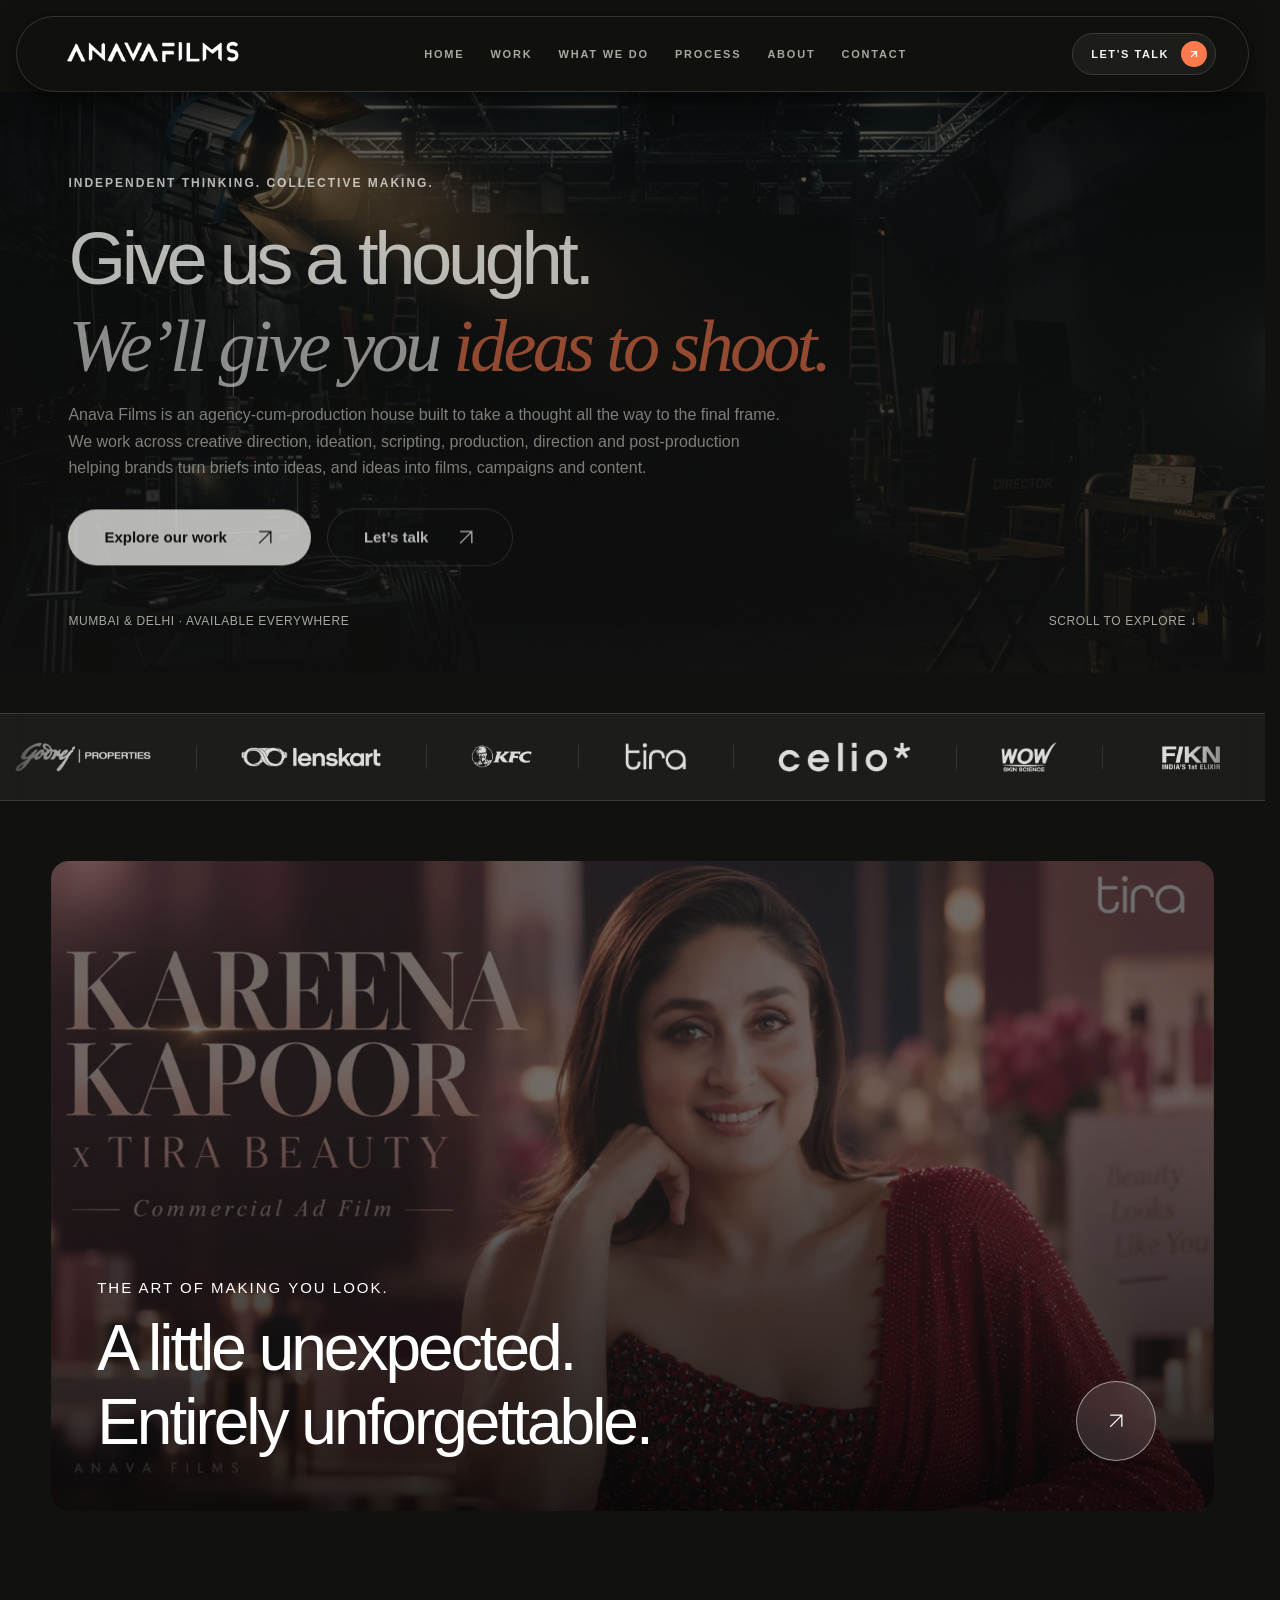
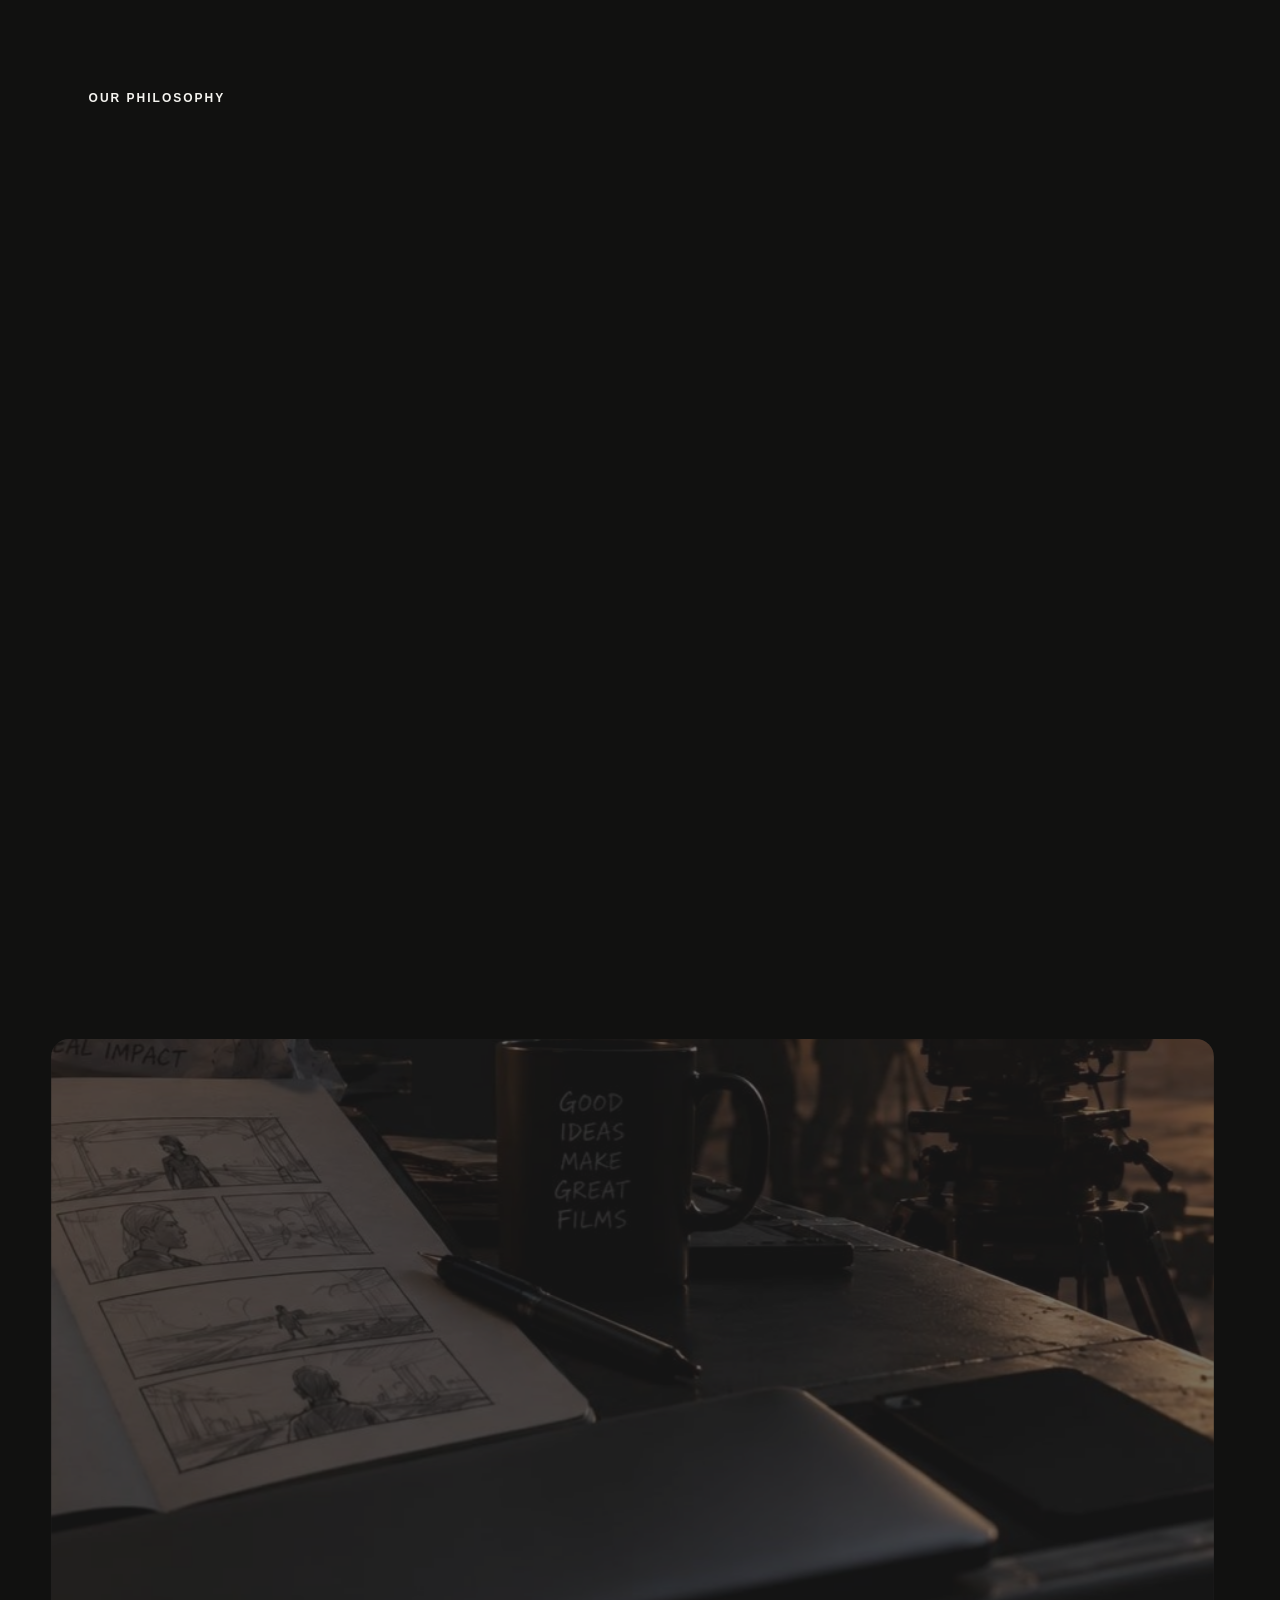
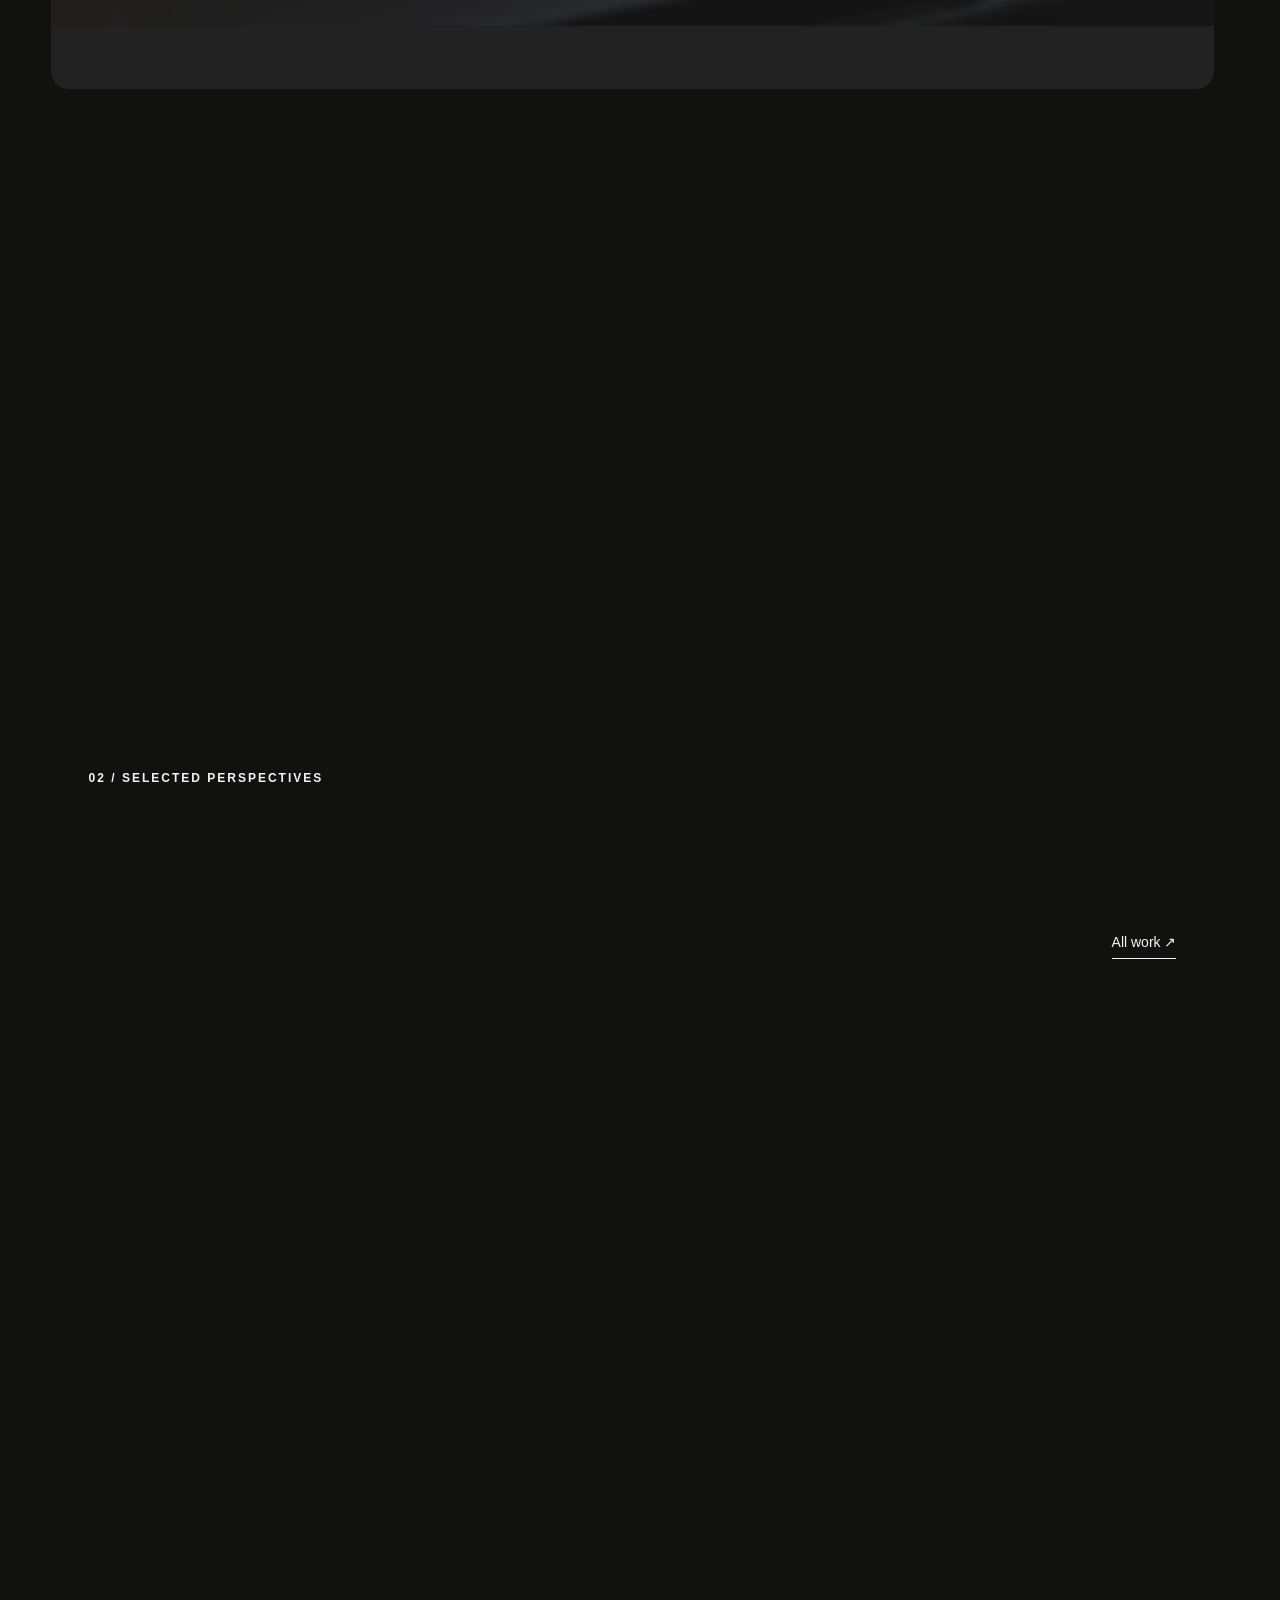
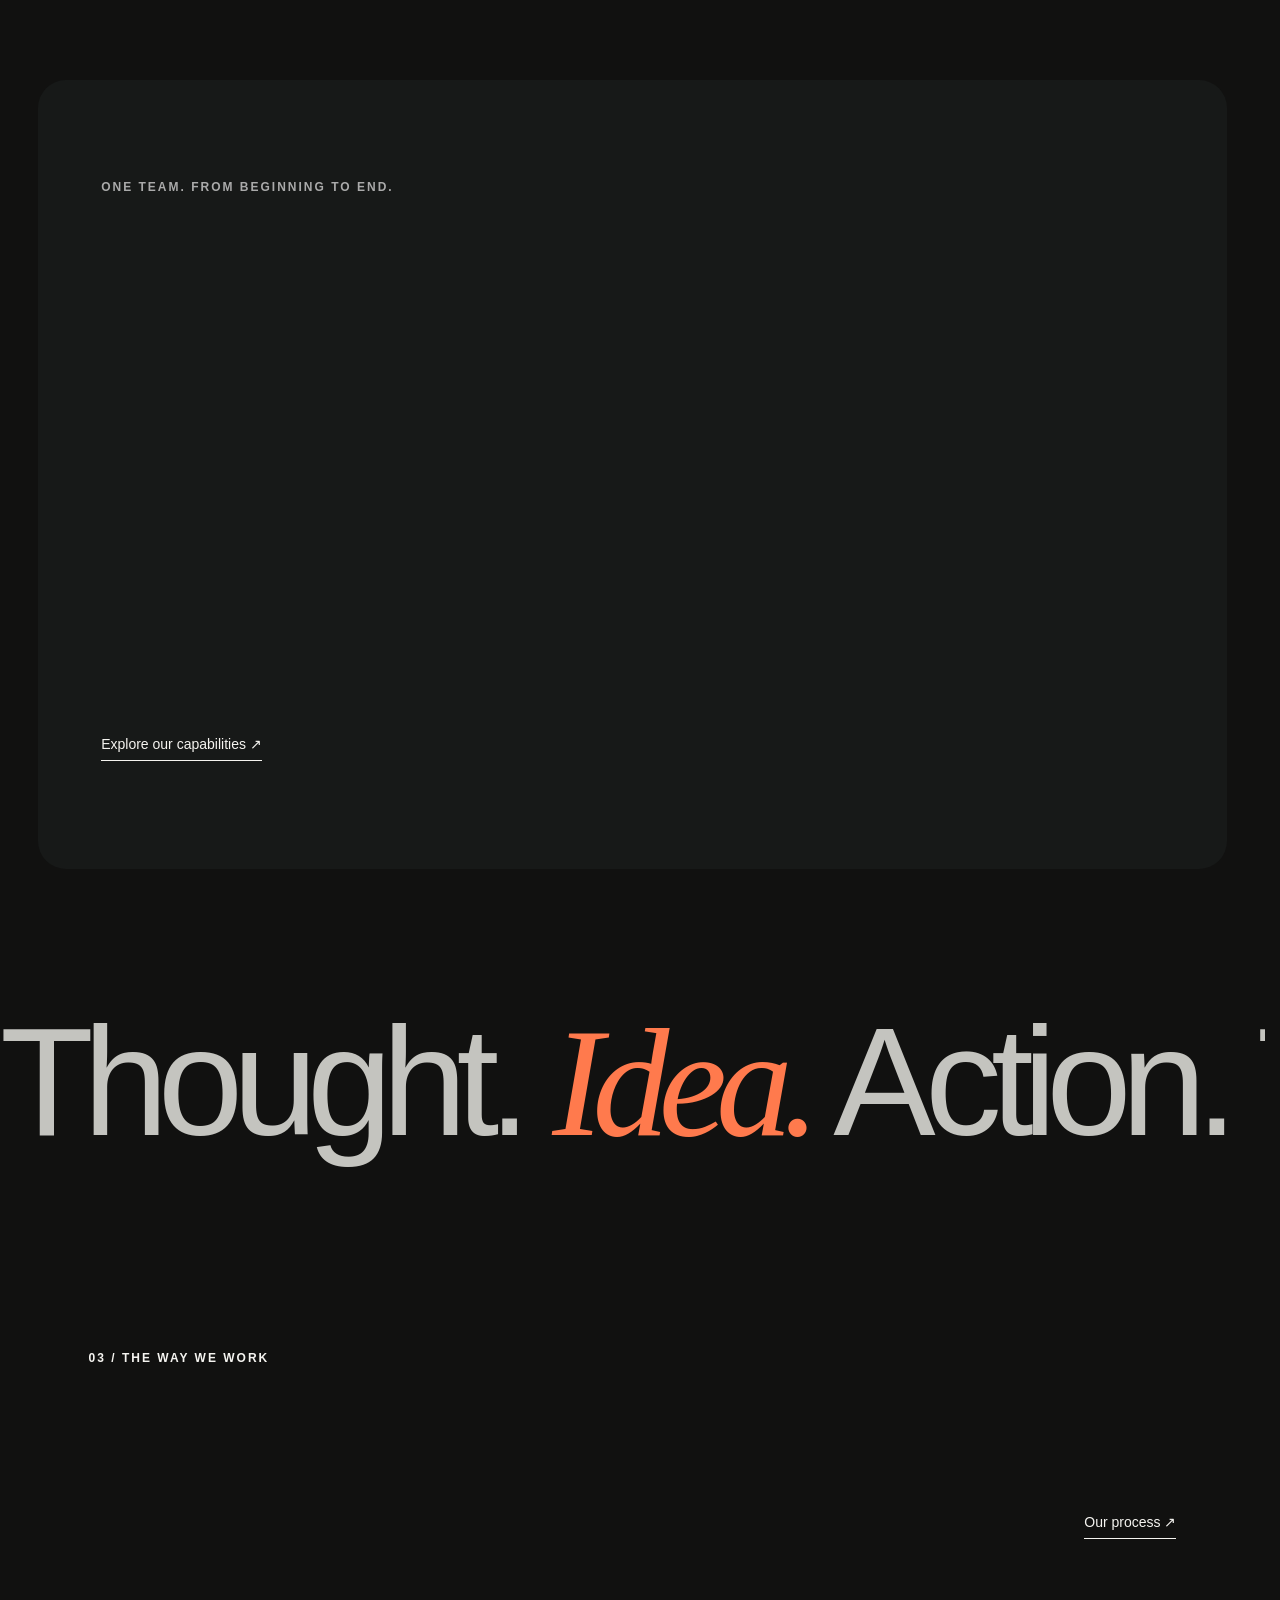
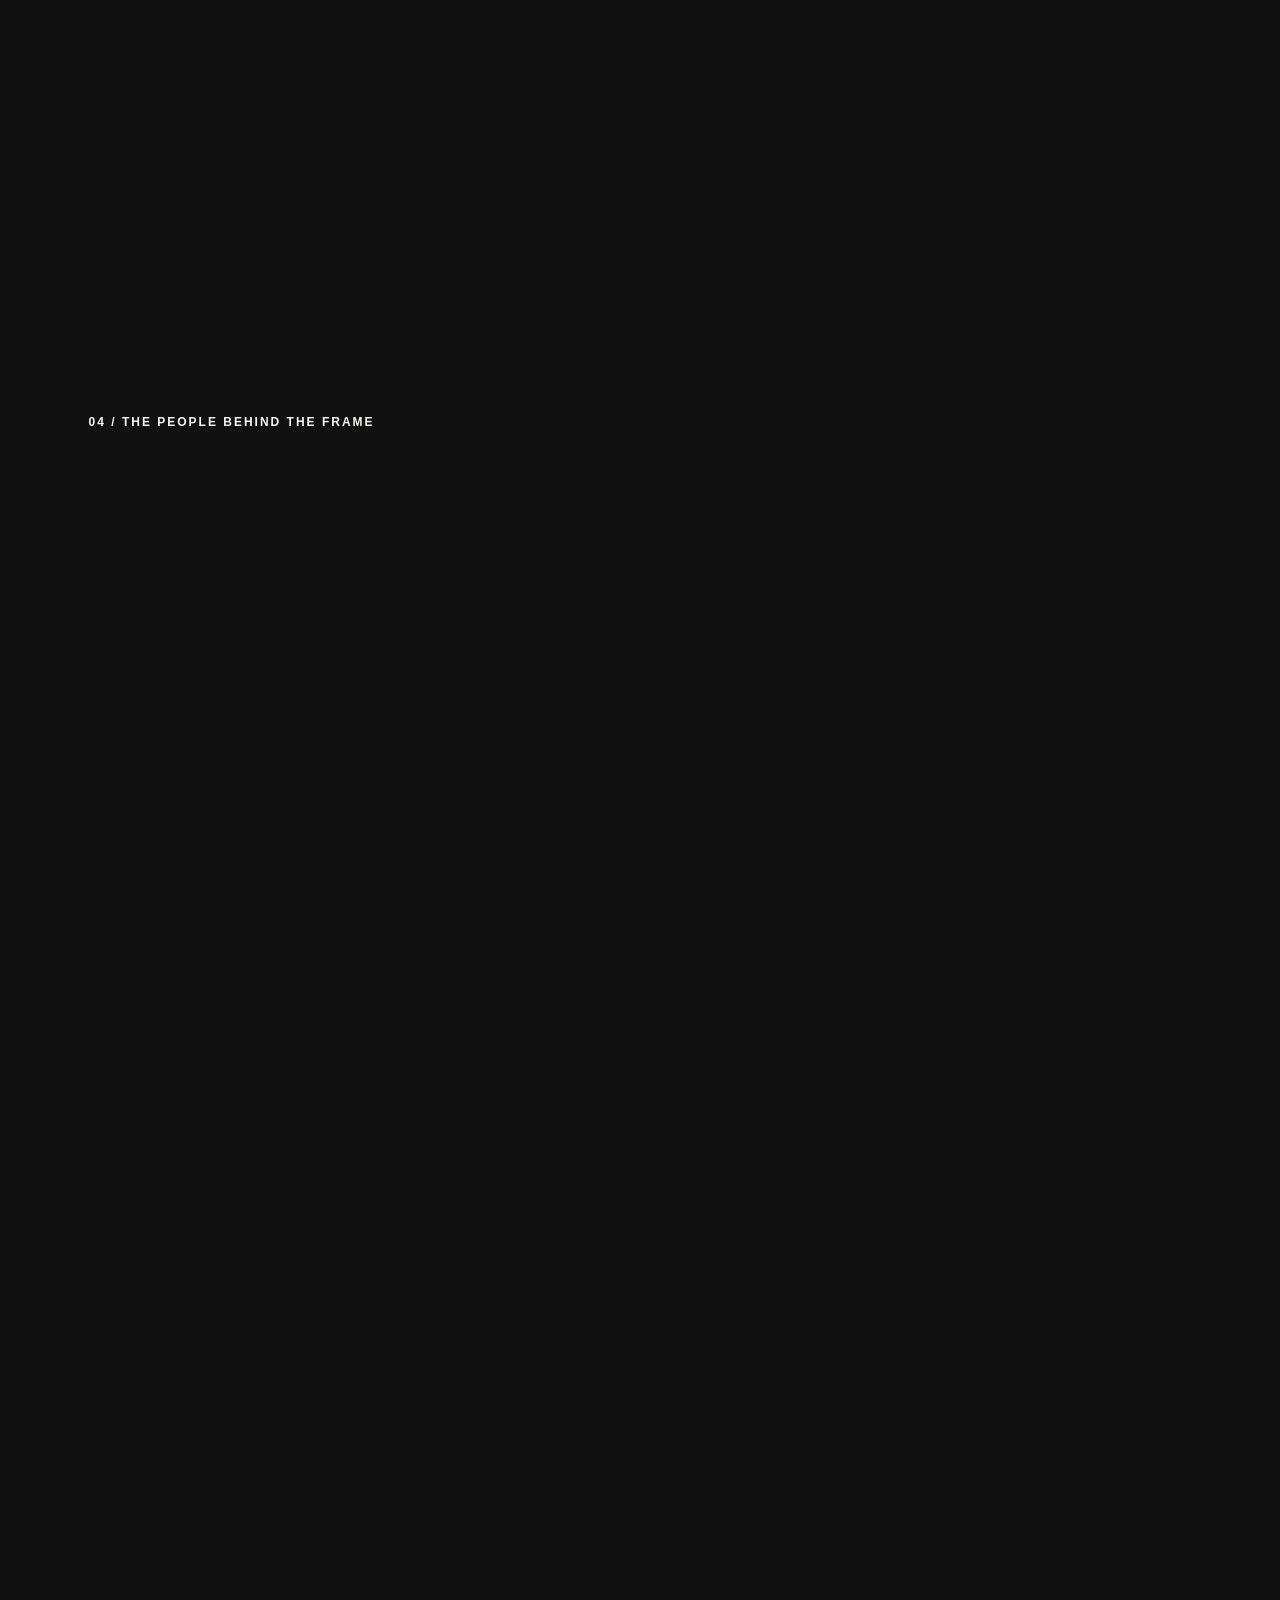
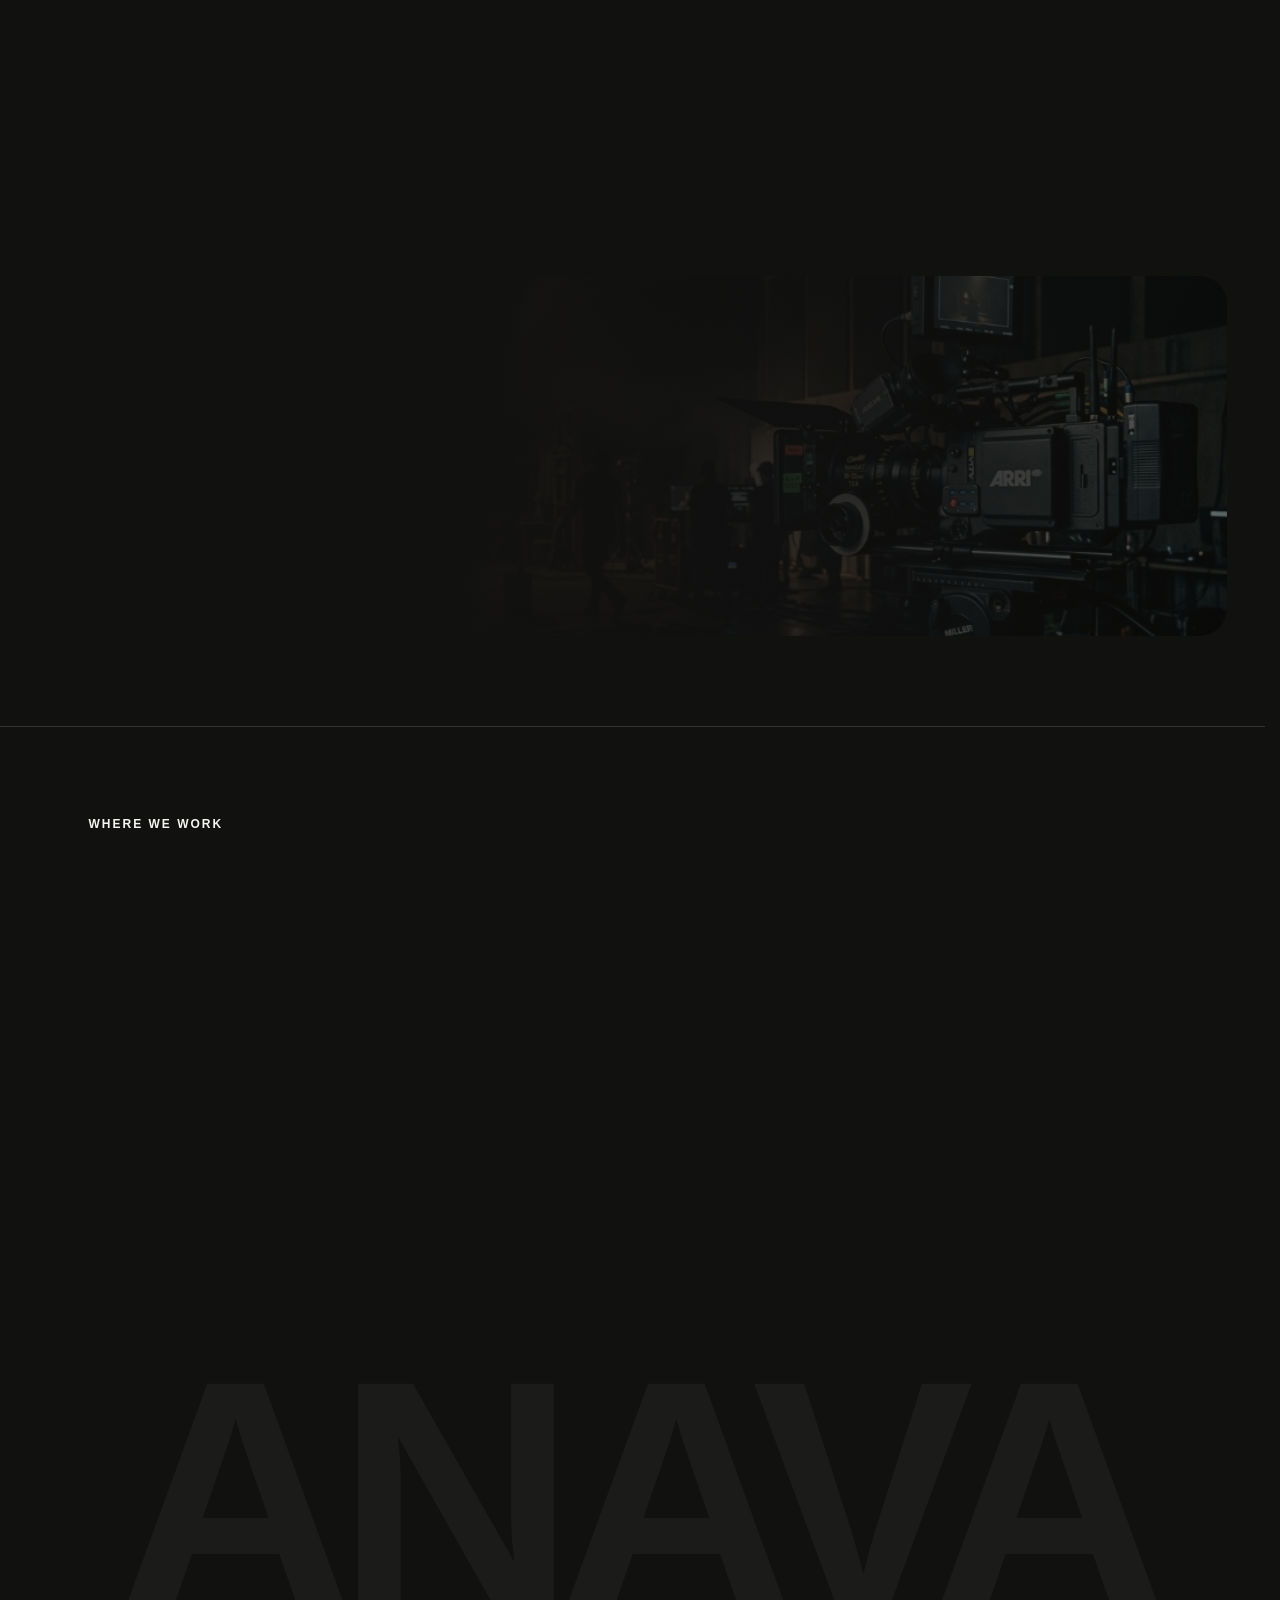
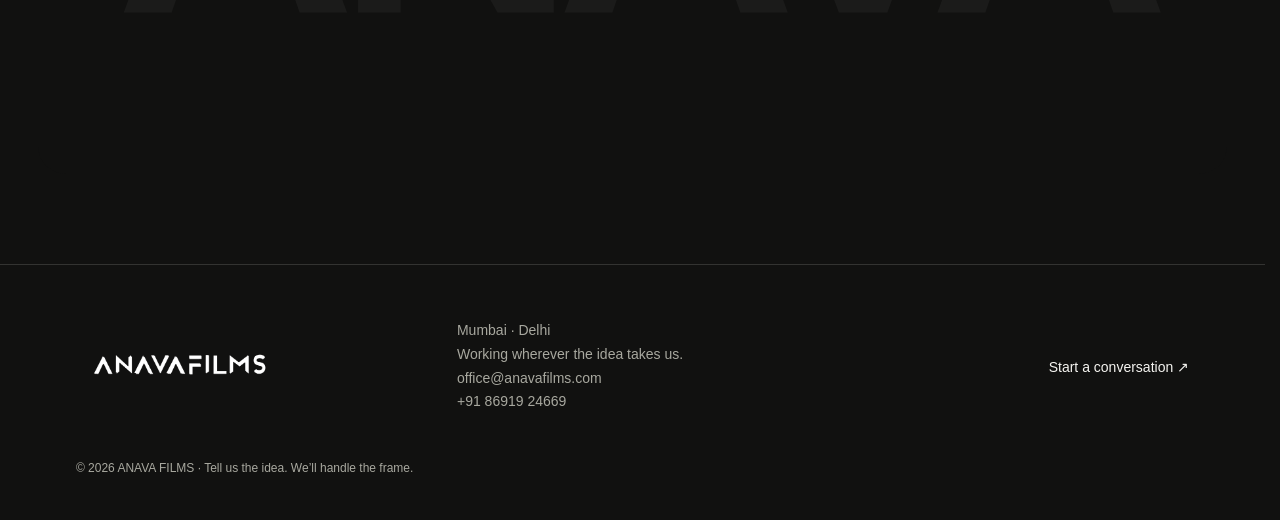
==== commit 8a5078d4: "Fix logo marquee layout-shift glitch and left-align hero text - The real client-logo marquee is buil" ====
--- a/index.html
+++ b/index.html
@@ -1,3 +1,3 @@
 <!DOCTYPE html>
-<html lang="en" data-theme="dark"><head><meta http-equiv="Content-Type" content="text/html; charset=UTF-8"><meta name="viewport" content="width=device-width,initial-scale=1"><meta name="description" content="ANAVA FILMS. A creative production house taking thoughts all the way to the final frame."><title>Creative Production — ANAVA FILMS</title><link rel="canonical" href="https://anavafilms.com/"><meta property="og:type" content="website"><meta property="og:site_name" content="ANAVA FILMS"><meta property="og:title" content="Creative Production — ANAVA FILMS"><meta property="og:description" content="ANAVA FILMS. A creative production house taking thoughts all the way to the final frame."><meta property="og:url" content="https://anavafilms.com/"><meta property="og:image" content="https://anavafilms.com/assets/tvc/kareena-kapoor-tira-beauty.jpg"><meta property="og:image:width" content="1920"><meta property="og:image:height" content="960"><meta name="twitter:card" content="summary_large_image"><meta name="twitter:title" content="Creative Production — ANAVA FILMS"><meta name="twitter:description" content="ANAVA FILMS. A creative production house taking thoughts all the way to the final frame."><meta name="twitter:image" content="https://anavafilms.com/assets/tvc/kareena-kapoor-tira-beauty.jpg"><link rel="icon" href="data:image/svg+xml,%3Csvg xmlns=&#39;http://www.w3.org/2000/svg&#39; viewBox=&#39;0 0 32 32&#39;%3E%3Crect width=&#39;32&#39; height=&#39;32&#39; rx=&#39;8&#39; fill=&#39;%23ef5838&#39;/%3E%3Ctext x=&#39;7&#39; y=&#39;25&#39; font-size=&#39;25&#39; fill=&#39;white&#39;%3Ea%3C/text%3E%3C/svg%3E"><link rel="apple-touch-icon" href="./assets/apple-touch-icon.png"><link rel="stylesheet" href="./assets/style.css"><style>#intro-splash{position:fixed;inset:0;z-index:9999;background:#000;display:flex;align-items:center;justify-content:center;overflow:hidden;transition:opacity .6s ease}#intro-splash.intro-hide{opacity:0;pointer-events:none}#intro-splash video{width:100%;height:100%;object-fit:cover}#intro-skip{position:absolute;right:24px;bottom:24px;z-index:10000;padding:10px 20px;font-size:14px;letter-spacing:.02em;color:#fff;background:rgba(255,255,255,.1);border:1px solid rgba(255,255,255,.4);border-radius:999px;cursor:pointer;backdrop-filter:blur(4px)}#intro-skip:hover{background:rgba(255,255,255,.2)}#intro-sound{position:absolute;left:24px;bottom:24px;z-index:10000;width:40px;height:40px;display:flex;align-items:center;justify-content:center;color:#fff;background:rgba(255,255,255,.1);border:1px solid rgba(255,255,255,.4);border-radius:999px;cursor:pointer;backdrop-filter:blur(4px)}#intro-sound:hover{background:rgba(255,255,255,.2)}body.intro-lock{overflow:hidden}header .wordmark{cursor:pointer}</style></head><body><a class="skip-link" href="#app">Skip to content</a><div id="intro-splash"><video id="intro-video" src="./assets/intro/intro.mp4" autoplay muted playsinline></video><button id="intro-sound" type="button" aria-label="Unmute intro" aria-pressed="false"><svg viewBox="0 0 24 24" fill="none" stroke="currentColor" stroke-width="1.6" stroke-linecap="round" stroke-linejoin="round" width="18" height="18"><path d="M11 5 6 9H3v6h3l5 4V5Z"/><line x1="16" y1="9" x2="21" y2="15"/><line x1="21" y1="9" x2="16" y2="15"/></svg></button><button id="intro-skip" type="button" aria-label="Skip intro">Skip</button></div><script>(function(){var KEY="anavaIntroShown";var splash=document.getElementById("intro-splash");var video=document.getElementById("intro-video");var skipBtn=document.getElementById("intro-skip");var soundBtn=document.getElementById("intro-sound");if(!splash)return;var mutedIcon='<svg viewBox="0 0 24 24" fill="none" stroke="currentColor" stroke-width="1.6" stroke-linecap="round" stroke-linejoin="round" width="18" height="18"><path d="M11 5 6 9H3v6h3l5 4V5Z"/><line x1="16" y1="9" x2="21" y2="15"/><line x1="21" y1="9" x2="16" y2="15"/></svg>';var unmutedIcon='<svg viewBox="0 0 24 24" fill="none" stroke="currentColor" stroke-width="1.6" stroke-linecap="round" stroke-linejoin="round" width="18" height="18"><path d="M11 5 6 9H3v6h3l5 4V5Z"/><path d="M15.5 8.5a5 5 0 0 1 0 7"/><path d="M18 6a8.5 8.5 0 0 1 0 12"/></svg>';function setSoundIcon(){if(!soundBtn||!video)return;var muted=video.muted;soundBtn.innerHTML=muted?mutedIcon:unmutedIcon;soundBtn.setAttribute("aria-pressed",String(!muted));soundBtn.setAttribute("aria-label",muted?"Unmute intro":"Mute intro");}if(soundBtn){soundBtn.addEventListener("click",function(){if(!video)return;video.muted=!video.muted;setSoundIcon();});setSoundIcon();}var closing=null;function lockScroll(){document.body.classList.add("intro-lock");}function unlockScroll(){document.body.classList.remove("intro-lock");}function closeSplash(){if(closing)return;try{sessionStorage.setItem(KEY,"1");}catch(e){}splash.classList.add("intro-hide");unlockScroll();closing=setTimeout(function(){closing=null;},650);}function openSplash(){if(closing){clearTimeout(closing);closing=null;}splash.classList.remove("intro-hide");lockScroll();if(!video){closeSplash();return;}video.muted=true;setSoundIcon();try{video.currentTime=0;}catch(e){}var playPromise=video.play();if(playPromise&&typeof playPromise.catch==="function"){playPromise.catch(closeSplash);}}if(video){video.addEventListener("ended",closeSplash);video.addEventListener("error",closeSplash);}if(skipBtn){skipBtn.addEventListener("click",closeSplash);}document.addEventListener("DOMContentLoaded",function(){var headerLogo=document.querySelector("header .wordmark");if(headerLogo){headerLogo.addEventListener("click",function(e){e.preventDefault();openSplash();});}});var alreadyShown=false;try{alreadyShown=!!sessionStorage.getItem(KEY);}catch(e){}if(alreadyShown){splash.classList.add("intro-hide");}else{openSplash();}})();</script><header><a class="wordmark" href="#home" aria-label="Anava home"><img src="./assets/anava_official_logo_white.png" alt="Anava Films" width="1280" height="238"></a><nav aria-label="Main navigation"><a href="#" class="">Home</a><a href="#work" class="">Work</a><a href="#services" class="">What we do</a><a href="#process" class="">Process</a><a href="#about" class="">About</a><a href="#contact" class="">Contact</a></nav><a class="nav-cta" href="#contact"><span>LET’S TALK</span><span class="nav-cta-icon" aria-hidden="true"><svg width="12" height="12" viewBox="0 0 24 24" fill="none" stroke="currentColor" stroke-width="2.5" stroke-linecap="round" stroke-linejoin="round"><path d="M7 17L17 7M17 7H7M17 7V17"/></svg></span></a><button class="menu-button" aria-label="Open navigation" aria-expanded="false"><svg width="24" height="24" viewBox="0 0 24 24" fill="none" stroke="currentColor"><path d="M3 8h18M3 16h18"></path></svg></button></header><main id="app" tabindex="-1"><section class="hero"><span class="eyebrow reveal" style="translate: none; rotate: none; scale: none; opacity: 1; transform: translate(0px, 0px);">Independent thinking. Collective making.</span><h1><span class="hero-line">Give us a thought.</span><br><span class="hero-line"><em class="hero-light-em">We’ll give you </em><em>ideas to shoot.</em></span></h1><p class="reveal">Anava Films is an agency-cum-production house built to take a thought all the way to the final frame.<br>We work across creative direction, ideation, scripting, production, direction and post-production<br>helping brands turn briefs into ideas, and ideas into films, campaigns and content.</p><div class="hero-ctas reveal"><a class="pill" href="#work">Explore our work <svg width="20" height="20" viewBox="0 0 24 24" fill="none" stroke="currentColor" stroke-width="1.5" aria-hidden="true"><path d="M5 19 19 5M5 5h14v14"></path></svg></a><a class="pill secondary" href="#contact">Let’s talk <svg width="20" height="20" viewBox="0 0 24 24" fill="none" stroke="currentColor" stroke-width="1.5" aria-hidden="true"><path d="M5 19 19 5M5 5h14v14"></path></svg></a></div><div class="hero-bottom"><span>MUMBAI &amp; DELHI · AVAILABLE EVERYWHERE</span><span>SCROLL TO EXPLORE ↓</span></div></section><section class="logo-marquee-section" aria-label="Brands we work with"><div class="logo-marquee"><div class="logo-marquee-track"><div class="logo-item"><img src="assets/clients/kfc.png" alt="KFC" loading="lazy" height="32"><span class="logo-divider" aria-hidden="true"></span></div><div class="logo-item"><img src="assets/clients/tira.png" alt="Tira Beauty" loading="lazy" height="32"><span class="logo-divider" aria-hidden="true"></span></div><div class="logo-item"><img src="assets/clients/celio.png" alt="Celio" loading="lazy" height="32"><span class="logo-divider" aria-hidden="true"></span></div><div class="logo-item"><img src="assets/clients/wow-skin-science.png" alt="WOW Skin Science" loading="lazy" height="32"><span class="logo-divider" aria-hidden="true"></span></div><div class="logo-item"><img src="assets/clients/fikn.png" alt="FIKN Elixir" loading="lazy" height="32"><span class="logo-divider" aria-hidden="true"></span></div><div class="logo-item"><img src="assets/clients/simplai.png" alt="SimplAI" loading="lazy" height="32"><span class="logo-divider" aria-hidden="true"></span></div><div class="logo-item"><img src="assets/clients/indus-valley.png" alt="Indus Valley" loading="lazy" height="32"><span class="logo-divider" aria-hidden="true"></span></div><div class="logo-item"><img src="assets/clients/green-lotus.png" alt="Green Lotus" loading="lazy" height="32"><span class="logo-divider" aria-hidden="true"></span></div></div></div></section><section class="film-stage"><div class="film" style="clip-path: inset(0% 5% round 18px);"><img src="./assets/fashion.jpg" alt="Red fashion editorial — sample art direction" fetchpriority="high" width="1600" height="1100" style="translate: none; rotate: none; scale: none; transform: translate(0%, -9.4483%) translate3d(0px, 0px, 0px);"><div class="film-label"><p>THE ART OF MAKING YOU LOOK.</p><h2>A little unexpected.<br>Entirely unforgettable.</h2><span class="sample" style="color:#ccc">Sample visual · Creative direction</span></div><button class="play" data-project="after-hours" aria-label="Explore featured sample project"><svg width="20" height="20" viewBox="0 0 24 24" fill="none" stroke="currentColor" stroke-width="1.5" aria-hidden="true"><path d="M5 19 19 5M5 5h14v14"></path></svg></button></div></section><section class="section intro"><span class="eyebrow">OUR PHILOSOPHY</span><div class="intro-photo reveal"><img src="assets/thinkers-who-make.jpg" alt="Thinkers who make" loading="lazy" width="576" height="720"></div><div><h2 class="reveal">Thinkers who make.<br>Makers who think.</h2><p class="reveal">Anava Films sits somewhere between an agency and a production house. We believe great ideas shouldn’t get lost between the people who think them and the people who make them.</p><p class="reveal">So we bring both sides together. You bring the thought. We build the idea, make the film and deliver the final product.</p><div class="philosophy-process eyebrow reveal">THINK → MAKE → DELIVER</div><a class="pill reveal" href="#work">WATCH THE SHOWREEL 2026</a></div></section><section class="direct-lab scroll-enabled" aria-labelledby="direct-heading"><div class="direct-sticky"><div class="direct-heading"><div><span class="eyebrow">SCROLL TO DIRECT / ANAVA</span><h2 id="direct-heading">You move. <em>The frame follows.</em></h2></div><button class="direct-skip" type="button" data-direct="3">Skip to the final frame ↓</button></div><div class="direct-screen"><img class="direct-raw" src="./assets/fashion.jpg" alt="Sample fashion portrait used to demonstrate a creative treatment" width="1600" height="1100" loading="lazy"><img class="direct-colour" src="./assets/fashion.jpg" alt="" aria-hidden="true" width="1600" height="1100" loading="lazy" style="opacity: 0;"><div class="direct-shade" aria-hidden="true" style="opacity: 0;"></div><div class="direct-bar direct-bar-top" aria-hidden="true" style="translate: none; rotate: none; scale: none; transform: scale(1, 0);"></div><div class="direct-bar direct-bar-bottom" aria-hidden="true" style="translate: none; rotate: none; scale: none; transform: scale(1, 0);"></div><div class="direct-guides" aria-hidden="true" style="opacity: 1;"><span></span><span></span></div><span class="direct-frame-note">ANAVA / FRAME 001</span><div class="direct-type" aria-hidden="true" style="opacity: 0; translate: none; rotate: none; scale: none; transform: translate(0px, 30px);"><span>Ordinary?</span><em>Not today.</em></div><div class="direct-final-credit" aria-hidden="true" style="opacity: 0;">A THOUGHT. AN IDEA. A FRAME.</div><span class="direct-treatment">Illustrative treatment · Sample still</span></div><div class="direct-console"><div class="direct-stage-copy"><h3 id="direct-stage-title">The raw frame.</h3><p id="direct-stage-caption">A starting point. Light, character and possibility.</p></div><div class="direct-chapters" role="group" aria-label="Explore the four creative stages"><button type="button" data-direct="0" aria-pressed="true" class="active"><small>01</small><span>Raw frame</span></button><button type="button" data-direct="1" aria-pressed="false" class=""><small>02</small><span>Colour</span></button><button type="button" data-direct="2" aria-pressed="false" class=""><small>03</small><span>Typography</span></button><button type="button" data-direct="3" aria-pressed="false" class=""><small>04</small><span>Final frame</span></button></div></div><div class="direct-progress" aria-hidden="true"><span style=""></span></div><div class="direct-bottom"><span class="direct-instruction">Scroll through the process, or choose a stage.</span><a href="#contact" id="direct-enquire">Let’s make your next frame ↗</a></div></div></section><section class="section"><div class="section-heading"><div><span class="eyebrow">02 / Selected perspectives</span><h2 class="reveal" style="translate: none; rotate: none; scale: none; opacity: 0; transform: translate(0px, 32px);">Work that stays<br>with you.</h2></div><a class="text-link" href="#work">All work ↗</a></div><div class="grid"><button class="card reveal" data-project="after-hours" aria-label="Explore sample project After hours." style="translate: none; rotate: none; scale: none; opacity: 0; transform: translate(0px, 32px);"><div class="card-image"><img src="./assets/fashion.jpg" alt="Fashion / Editorial — sample creative imagery" loading="lazy" width="1200" height="900" style="translate: none; rotate: none; scale: none; transform: translate(0%, -8%);"><span class="open-arrow"><svg width="20" height="20" viewBox="0 0 24 24" fill="none" stroke="currentColor" stroke-width="1.5" aria-hidden="true"><path d="M5 19 19 5M5 5h14v14"></path></svg></span></div><div class="card-meta"><h3>After hours.</h3><small>Fashion / Editorial</small></div></button><button class="card reveal" data-project="quiet-places" aria-label="Explore sample project A different perspective." style="translate: none; rotate: none; scale: none; opacity: 0; transform: translate(0px, 32px);"><div class="card-image"><img src="./assets/architecture.jpg" alt="Spaces / Brand story — sample creative imagery" loading="lazy" width="1200" height="900" style="translate: none; rotate: none; scale: none; transform: translate(0%, -8%);"><span class="open-arrow"><svg width="20" height="20" viewBox="0 0 24 24" fill="none" stroke="currentColor" stroke-width="1.5" aria-hidden="true"><path d="M5 19 19 5M5 5h14v14"></path></svg></span></div><div class="card-meta"><h3>A different perspective.</h3><small>Spaces / Brand story</small></div></button></div></section><section class="dark"><span class="eyebrow">One team. From beginning to end.</span><div class="service-row reveal" style="translate: none; rotate: none; scale: none; opacity: 0; transform: translate(0px, 32px);"><span class="num">01</span><h3>Think.</h3><p>Creative direction · Ideation &amp; concept development · Scripting · Creative consulting</p></div><div class="service-row reveal" style="translate: none; rotate: none; scale: none; opacity: 0; transform: translate(0px, 32px);"><span class="num">02</span><h3>Make.</h3><p>Production · Direction · Casting · Art direction</p></div><div class="service-row reveal" style="translate: none; rotate: none; scale: none; opacity: 0; transform: translate(0px, 32px);"><span class="num">03</span><h3>Finish.</h3><p>Offline editing · Music &amp; sound · Colour &amp; online · VFX &amp; mastering</p></div><p style="margin-top:35px"><a class="text-link" href="#services">Explore our capabilities ↗</a></p></section><div class="motion-line" aria-hidden="true"><div style="translate: none; rotate: none; scale: none; transform: translate(0px, 0px);">Thought. <em>Idea.</em> Action. Thought. <em>Idea.</em> Action.</div></div><section class="section"><div class="section-heading"><div><span class="eyebrow">03 / The way we work</span><h2 class="reveal" style="translate: none; rotate: none; scale: none; opacity: 0; transform: translate(0px, 32px);">From thought<br>to screen.</h2></div><a class="text-link" href="#process">Our process ↗</a></div><div class="process-list"><article class="process-item reveal" style="translate: none; rotate: none; scale: none; opacity: 0; transform: translate(0px, 32px);"><small>01</small><h3>The thought</h3><p>A brief, a problem, a product. Or simply a thought.</p></article><article class="process-item reveal" style="translate: none; rotate: none; scale: none; opacity: 0; transform: translate(0px, 32px);"><small>02</small><h3>The idea</h3><p>We explore creative directions and find the idea worth making.</p></article><article class="process-item reveal" style="translate: none; rotate: none; scale: none; opacity: 0; transform: translate(0px, 32px);"><small>03</small><h3>The shoot</h3><p>The idea leaves the page. The deck becomes reality.</p></article></div></section><section class="section"><span class="eyebrow">04 / The people behind the frame</span><h2 class="big reveal" style="translate: none; rotate: none; scale: none; opacity: 0; transform: translate(0px, 32px);">Good people.<br>Better together.</h2><div class="people"><article class="person reveal" style="translate: none; rotate: none; scale: none; opacity: 0; transform: translate(0px, 32px);"><span class="initial" aria-hidden="true">jk.</span><h3>Jackson Khatri</h3><small>Founder · Creative Director · Director</small><p>From animation and multimedia to filmmaking, Jackson brings creative thinking and production together. He shapes the thought, finds the idea and stays close to the final frame.</p></article><article class="person reveal" style="translate: none; rotate: none; scale: none; opacity: 0; transform: translate(0px, 32px);"><span class="initial" aria-hidden="true">ak.</span><h3>Anjan Khatri</h3><small>Producer</small><p>Anjan brings structure to ambition. Working across production and execution, he helps turn creative ideas into organised, thoughtful productions.</p></article></div></section></main><footer><a class="wordmark" href="#home"><img src="./assets/anava_official_logo_white.png" alt="Anava Films" width="1280" height="238"></a><p>Mumbai · Delhi<br>Working wherever the idea takes us.<br><a href="mailto:office@anavafilms.com">office@anavafilms.com</a><br><a href="tel:+918691924669">+91 86919 24669</a></p><a href="#contact">Start a conversation ↗</a><small>© 2026 ANAVA FILMS · Tell us the idea. We’ll handle the frame.</small></footer><dialog id="project" aria-labelledby="project-title"><button class="close" aria-label="Close project">×</button><div id="project-content"></div></dialog><dialog id="lightbox" class="lightbox"><button class="close" id="lightbox-close" aria-label="Close image">×</button><img id="lightbox-image" alt=""></dialog><script src="./assets/lenis.min.js"></script><script src="./assets/gsap.min.js"></script><script src="./assets/scrolltrigger.min.js"></script><script src="./assets/content.js"></script><script src="./assets/thought.js"></script><script src="./assets/app.js"></script>
+<html lang="en" data-theme="dark"><head><meta http-equiv="Content-Type" content="text/html; charset=UTF-8"><meta name="viewport" content="width=device-width,initial-scale=1"><meta name="description" content="ANAVA FILMS. A creative production house taking thoughts all the way to the final frame."><title>Creative Production — ANAVA FILMS</title><link rel="canonical" href="https://anavafilms.com/"><meta property="og:type" content="website"><meta property="og:site_name" content="ANAVA FILMS"><meta property="og:title" content="Creative Production — ANAVA FILMS"><meta property="og:description" content="ANAVA FILMS. A creative production house taking thoughts all the way to the final frame."><meta property="og:url" content="https://anavafilms.com/"><meta property="og:image" content="https://anavafilms.com/assets/tvc/kareena-kapoor-tira-beauty.jpg"><meta property="og:image:width" content="1920"><meta property="og:image:height" content="960"><meta name="twitter:card" content="summary_large_image"><meta name="twitter:title" content="Creative Production — ANAVA FILMS"><meta name="twitter:description" content="ANAVA FILMS. A creative production house taking thoughts all the way to the final frame."><meta name="twitter:image" content="https://anavafilms.com/assets/tvc/kareena-kapoor-tira-beauty.jpg"><link rel="icon" href="data:image/svg+xml,%3Csvg xmlns=&#39;http://www.w3.org/2000/svg&#39; viewBox=&#39;0 0 32 32&#39;%3E%3Crect width=&#39;32&#39; height=&#39;32&#39; rx=&#39;8&#39; fill=&#39;%23ef5838&#39;/%3E%3Ctext x=&#39;7&#39; y=&#39;25&#39; font-size=&#39;25&#39; fill=&#39;white&#39;%3Ea%3C/text%3E%3C/svg%3E"><link rel="apple-touch-icon" href="./assets/apple-touch-icon.png"><link rel="stylesheet" href="./assets/style.css"><style>#intro-splash{position:fixed;inset:0;z-index:9999;background:#000;display:flex;align-items:center;justify-content:center;overflow:hidden;transition:opacity .6s ease}#intro-splash.intro-hide{opacity:0;pointer-events:none}#intro-splash video{width:100%;height:100%;object-fit:cover}#intro-skip{position:absolute;right:24px;bottom:24px;z-index:10000;padding:10px 20px;font-size:14px;letter-spacing:.02em;color:#fff;background:rgba(255,255,255,.1);border:1px solid rgba(255,255,255,.4);border-radius:999px;cursor:pointer;backdrop-filter:blur(4px)}#intro-skip:hover{background:rgba(255,255,255,.2)}#intro-sound{position:absolute;left:24px;bottom:24px;z-index:10000;width:40px;height:40px;display:flex;align-items:center;justify-content:center;color:#fff;background:rgba(255,255,255,.1);border:1px solid rgba(255,255,255,.4);border-radius:999px;cursor:pointer;backdrop-filter:blur(4px)}#intro-sound:hover{background:rgba(255,255,255,.2)}body.intro-lock{overflow:hidden}header .wordmark{cursor:pointer}</style></head><body><a class="skip-link" href="#app">Skip to content</a><div id="intro-splash"><video id="intro-video" src="./assets/intro/intro.mp4" autoplay muted playsinline></video><button id="intro-sound" type="button" aria-label="Unmute intro" aria-pressed="false"><svg viewBox="0 0 24 24" fill="none" stroke="currentColor" stroke-width="1.6" stroke-linecap="round" stroke-linejoin="round" width="18" height="18"><path d="M11 5 6 9H3v6h3l5 4V5Z"/><line x1="16" y1="9" x2="21" y2="15"/><line x1="21" y1="9" x2="16" y2="15"/></svg></button><button id="intro-skip" type="button" aria-label="Skip intro">Skip</button></div><script>(function(){var KEY="anavaIntroShown";var splash=document.getElementById("intro-splash");var video=document.getElementById("intro-video");var skipBtn=document.getElementById("intro-skip");var soundBtn=document.getElementById("intro-sound");if(!splash)return;var mutedIcon='<svg viewBox="0 0 24 24" fill="none" stroke="currentColor" stroke-width="1.6" stroke-linecap="round" stroke-linejoin="round" width="18" height="18"><path d="M11 5 6 9H3v6h3l5 4V5Z"/><line x1="16" y1="9" x2="21" y2="15"/><line x1="21" y1="9" x2="16" y2="15"/></svg>';var unmutedIcon='<svg viewBox="0 0 24 24" fill="none" stroke="currentColor" stroke-width="1.6" stroke-linecap="round" stroke-linejoin="round" width="18" height="18"><path d="M11 5 6 9H3v6h3l5 4V5Z"/><path d="M15.5 8.5a5 5 0 0 1 0 7"/><path d="M18 6a8.5 8.5 0 0 1 0 12"/></svg>';function setSoundIcon(){if(!soundBtn||!video)return;var muted=video.muted;soundBtn.innerHTML=muted?mutedIcon:unmutedIcon;soundBtn.setAttribute("aria-pressed",String(!muted));soundBtn.setAttribute("aria-label",muted?"Unmute intro":"Mute intro");}if(soundBtn){soundBtn.addEventListener("click",function(){if(!video)return;video.muted=!video.muted;setSoundIcon();});setSoundIcon();}var closing=null;function lockScroll(){document.body.classList.add("intro-lock");}function unlockScroll(){document.body.classList.remove("intro-lock");}function closeSplash(){if(closing)return;try{sessionStorage.setItem(KEY,"1");}catch(e){}splash.classList.add("intro-hide");unlockScroll();closing=setTimeout(function(){closing=null;},650);}function openSplash(){if(closing){clearTimeout(closing);closing=null;}splash.classList.remove("intro-hide");lockScroll();if(!video){closeSplash();return;}video.muted=true;setSoundIcon();try{video.currentTime=0;}catch(e){}var playPromise=video.play();if(playPromise&&typeof playPromise.catch==="function"){playPromise.catch(closeSplash);}}if(video){video.addEventListener("ended",closeSplash);video.addEventListener("error",closeSplash);}if(skipBtn){skipBtn.addEventListener("click",closeSplash);}document.addEventListener("DOMContentLoaded",function(){var headerLogo=document.querySelector("header .wordmark");if(headerLogo){headerLogo.addEventListener("click",function(e){e.preventDefault();openSplash();});}});var alreadyShown=false;try{alreadyShown=!!sessionStorage.getItem(KEY);}catch(e){}if(alreadyShown){splash.classList.add("intro-hide");}else{openSplash();}})();</script><header><a class="wordmark" href="#home" aria-label="Anava home"><img src="./assets/anava_official_logo_white.png" alt="Anava Films" width="1280" height="238"></a><nav aria-label="Main navigation"><a href="#" class="">Home</a><a href="#work" class="">Work</a><a href="#services" class="">What we do</a><a href="#process" class="">Process</a><a href="#about" class="">About</a><a href="#contact" class="">Contact</a></nav><a class="nav-cta" href="#contact"><span>LET’S TALK</span><span class="nav-cta-icon" aria-hidden="true"><svg width="12" height="12" viewBox="0 0 24 24" fill="none" stroke="currentColor" stroke-width="2.5" stroke-linecap="round" stroke-linejoin="round"><path d="M7 17L17 7M17 7H7M17 7V17"/></svg></span></a><button class="menu-button" aria-label="Open navigation" aria-expanded="false"><svg width="24" height="24" viewBox="0 0 24 24" fill="none" stroke="currentColor"><path d="M3 8h18M3 16h18"></path></svg></button></header><main id="app" tabindex="-1"><section class="hero"><span class="eyebrow reveal" style="translate: none; rotate: none; scale: none; opacity: 1; transform: translate(0px, 0px);">Independent thinking. Collective making.</span><h1><span class="hero-line">Give us a thought.</span><br><span class="hero-line"><em class="hero-light-em">We’ll give you </em><em>ideas to shoot.</em></span></h1><p class="reveal">Anava Films is an agency-cum-production house built to take a thought all the way to the final frame.<br>We work across creative direction, ideation, scripting, production, direction and post-production<br>helping brands turn briefs into ideas, and ideas into films, campaigns and content.</p><div class="hero-ctas reveal"><a class="pill" href="#work">Explore our work <svg width="20" height="20" viewBox="0 0 24 24" fill="none" stroke="currentColor" stroke-width="1.5" aria-hidden="true"><path d="M5 19 19 5M5 5h14v14"></path></svg></a><a class="pill secondary" href="#contact">Let’s talk <svg width="20" height="20" viewBox="0 0 24 24" fill="none" stroke="currentColor" stroke-width="1.5" aria-hidden="true"><path d="M5 19 19 5M5 5h14v14"></path></svg></a></div><div class="hero-bottom"><span>MUMBAI &amp; DELHI · AVAILABLE EVERYWHERE</span><span>SCROLL TO EXPLORE ↓</span></div></section><section class="logo-marquee-section" aria-label="Brands we work with"><div class="logo-marquee"><div class="logo-marquee-track"><div class="logo-item"><img src="assets/clients/kfc.png" alt="KFC" width="66" height="32"><span class="logo-divider" aria-hidden="true"></span></div><div class="logo-item"><img src="assets/clients/tira.png" alt="Tira Beauty" width="70" height="32"><span class="logo-divider" aria-hidden="true"></span></div><div class="logo-item"><img src="assets/clients/celio.png" alt="Celio" width="142" height="32"><span class="logo-divider" aria-hidden="true"></span></div><div class="logo-item"><img src="assets/clients/wow-skin-science.png" alt="WOW Skin Science" width="60" height="32"><span class="logo-divider" aria-hidden="true"></span></div><div class="logo-item"><img src="assets/clients/fikn.png" alt="FIKN Elixir" width="97" height="32"><span class="logo-divider" aria-hidden="true"></span></div><div class="logo-item"><img src="assets/clients/simplai.png" alt="SimplAI" width="76" height="32"><span class="logo-divider" aria-hidden="true"></span></div><div class="logo-item"><img src="assets/clients/indus-valley.png" alt="Indus Valley" width="97" height="32"><span class="logo-divider" aria-hidden="true"></span></div><div class="logo-item"><img src="assets/clients/green-lotus.png" alt="Green Lotus" width="88" height="32"><span class="logo-divider" aria-hidden="true"></span></div><div class="logo-item" aria-hidden="true"><img src="assets/clients/kfc.png" alt="KFC" width="66" height="32"><span class="logo-divider" aria-hidden="true"></span></div><div class="logo-item" aria-hidden="true"><img src="assets/clients/tira.png" alt="Tira Beauty" width="70" height="32"><span class="logo-divider" aria-hidden="true"></span></div><div class="logo-item" aria-hidden="true"><img src="assets/clients/celio.png" alt="Celio" width="142" height="32"><span class="logo-divider" aria-hidden="true"></span></div><div class="logo-item" aria-hidden="true"><img src="assets/clients/wow-skin-science.png" alt="WOW Skin Science" width="60" height="32"><span class="logo-divider" aria-hidden="true"></span></div><div class="logo-item" aria-hidden="true"><img src="assets/clients/fikn.png" alt="FIKN Elixir" width="97" height="32"><span class="logo-divider" aria-hidden="true"></span></div><div class="logo-item" aria-hidden="true"><img src="assets/clients/simplai.png" alt="SimplAI" width="76" height="32"><span class="logo-divider" aria-hidden="true"></span></div><div class="logo-item" aria-hidden="true"><img src="assets/clients/indus-valley.png" alt="Indus Valley" width="97" height="32"><span class="logo-divider" aria-hidden="true"></span></div><div class="logo-item" aria-hidden="true"><img src="assets/clients/green-lotus.png" alt="Green Lotus" width="88" height="32"><span class="logo-divider" aria-hidden="true"></span></div></div></div></section><section class="film-stage"><div class="film" style="clip-path: inset(0% 5% round 18px);"><img src="./assets/fashion.jpg" alt="Red fashion editorial — sample art direction" fetchpriority="high" width="1600" height="1100" style="translate: none; rotate: none; scale: none; transform: translate(0%, -9.4483%) translate3d(0px, 0px, 0px);"><div class="film-label"><p>THE ART OF MAKING YOU LOOK.</p><h2>A little unexpected.<br>Entirely unforgettable.</h2><span class="sample" style="color:#ccc">Sample visual · Creative direction</span></div><button class="play" data-project="after-hours" aria-label="Explore featured sample project"><svg width="20" height="20" viewBox="0 0 24 24" fill="none" stroke="currentColor" stroke-width="1.5" aria-hidden="true"><path d="M5 19 19 5M5 5h14v14"></path></svg></button></div></section><section class="section intro"><span class="eyebrow">OUR PHILOSOPHY</span><div class="intro-photo reveal"><img src="assets/thinkers-who-make.jpg" alt="Thinkers who make" loading="lazy" width="576" height="720"></div><div><h2 class="reveal">Thinkers who make.<br>Makers who think.</h2><p class="reveal">Anava Films sits somewhere between an agency and a production house. We believe great ideas shouldn’t get lost between the people who think them and the people who make them.</p><p class="reveal">So we bring both sides together. You bring the thought. We build the idea, make the film and deliver the final product.</p><div class="philosophy-process eyebrow reveal">THINK → MAKE → DELIVER</div><a class="pill reveal" href="#work">WATCH THE SHOWREEL 2026</a></div></section><section class="direct-lab scroll-enabled" aria-labelledby="direct-heading"><div class="direct-sticky"><div class="direct-heading"><div><span class="eyebrow">SCROLL TO DIRECT / ANAVA</span><h2 id="direct-heading">You move. <em>The frame follows.</em></h2></div><button class="direct-skip" type="button" data-direct="3">Skip to the final frame ↓</button></div><div class="direct-screen"><img class="direct-raw" src="./assets/fashion.jpg" alt="Sample fashion portrait used to demonstrate a creative treatment" width="1600" height="1100" loading="lazy"><img class="direct-colour" src="./assets/fashion.jpg" alt="" aria-hidden="true" width="1600" height="1100" loading="lazy" style="opacity: 0;"><div class="direct-shade" aria-hidden="true" style="opacity: 0;"></div><div class="direct-bar direct-bar-top" aria-hidden="true" style="translate: none; rotate: none; scale: none; transform: scale(1, 0);"></div><div class="direct-bar direct-bar-bottom" aria-hidden="true" style="translate: none; rotate: none; scale: none; transform: scale(1, 0);"></div><div class="direct-guides" aria-hidden="true" style="opacity: 1;"><span></span><span></span></div><span class="direct-frame-note">ANAVA / FRAME 001</span><div class="direct-type" aria-hidden="true" style="opacity: 0; translate: none; rotate: none; scale: none; transform: translate(0px, 30px);"><span>Ordinary?</span><em>Not today.</em></div><div class="direct-final-credit" aria-hidden="true" style="opacity: 0;">A THOUGHT. AN IDEA. A FRAME.</div><span class="direct-treatment">Illustrative treatment · Sample still</span></div><div class="direct-console"><div class="direct-stage-copy"><h3 id="direct-stage-title">The raw frame.</h3><p id="direct-stage-caption">A starting point. Light, character and possibility.</p></div><div class="direct-chapters" role="group" aria-label="Explore the four creative stages"><button type="button" data-direct="0" aria-pressed="true" class="active"><small>01</small><span>Raw frame</span></button><button type="button" data-direct="1" aria-pressed="false" class=""><small>02</small><span>Colour</span></button><button type="button" data-direct="2" aria-pressed="false" class=""><small>03</small><span>Typography</span></button><button type="button" data-direct="3" aria-pressed="false" class=""><small>04</small><span>Final frame</span></button></div></div><div class="direct-progress" aria-hidden="true"><span style=""></span></div><div class="direct-bottom"><span class="direct-instruction">Scroll through the process, or choose a stage.</span><a href="#contact" id="direct-enquire">Let’s make your next frame ↗</a></div></div></section><section class="section"><div class="section-heading"><div><span class="eyebrow">02 / Selected perspectives</span><h2 class="reveal" style="translate: none; rotate: none; scale: none; opacity: 0; transform: translate(0px, 32px);">Work that stays<br>with you.</h2></div><a class="text-link" href="#work">All work ↗</a></div><div class="grid"><button class="card reveal" data-project="after-hours" aria-label="Explore sample project After hours." style="translate: none; rotate: none; scale: none; opacity: 0; transform: translate(0px, 32px);"><div class="card-image"><img src="./assets/fashion.jpg" alt="Fashion / Editorial — sample creative imagery" loading="lazy" width="1200" height="900" style="translate: none; rotate: none; scale: none; transform: translate(0%, -8%);"><span class="open-arrow"><svg width="20" height="20" viewBox="0 0 24 24" fill="none" stroke="currentColor" stroke-width="1.5" aria-hidden="true"><path d="M5 19 19 5M5 5h14v14"></path></svg></span></div><div class="card-meta"><h3>After hours.</h3><small>Fashion / Editorial</small></div></button><button class="card reveal" data-project="quiet-places" aria-label="Explore sample project A different perspective." style="translate: none; rotate: none; scale: none; opacity: 0; transform: translate(0px, 32px);"><div class="card-image"><img src="./assets/architecture.jpg" alt="Spaces / Brand story — sample creative imagery" loading="lazy" width="1200" height="900" style="translate: none; rotate: none; scale: none; transform: translate(0%, -8%);"><span class="open-arrow"><svg width="20" height="20" viewBox="0 0 24 24" fill="none" stroke="currentColor" stroke-width="1.5" aria-hidden="true"><path d="M5 19 19 5M5 5h14v14"></path></svg></span></div><div class="card-meta"><h3>A different perspective.</h3><small>Spaces / Brand story</small></div></button></div></section><section class="dark"><span class="eyebrow">One team. From beginning to end.</span><div class="service-row reveal" style="translate: none; rotate: none; scale: none; opacity: 0; transform: translate(0px, 32px);"><span class="num">01</span><h3>Think.</h3><p>Creative direction · Ideation &amp; concept development · Scripting · Creative consulting</p></div><div class="service-row reveal" style="translate: none; rotate: none; scale: none; opacity: 0; transform: translate(0px, 32px);"><span class="num">02</span><h3>Make.</h3><p>Production · Direction · Casting · Art direction</p></div><div class="service-row reveal" style="translate: none; rotate: none; scale: none; opacity: 0; transform: translate(0px, 32px);"><span class="num">03</span><h3>Finish.</h3><p>Offline editing · Music &amp; sound · Colour &amp; online · VFX &amp; mastering</p></div><p style="margin-top:35px"><a class="text-link" href="#services">Explore our capabilities ↗</a></p></section><div class="motion-line" aria-hidden="true"><div style="translate: none; rotate: none; scale: none; transform: translate(0px, 0px);">Thought. <em>Idea.</em> Action. Thought. <em>Idea.</em> Action.</div></div><section class="section"><div class="section-heading"><div><span class="eyebrow">03 / The way we work</span><h2 class="reveal" style="translate: none; rotate: none; scale: none; opacity: 0; transform: translate(0px, 32px);">From thought<br>to screen.</h2></div><a class="text-link" href="#process">Our process ↗</a></div><div class="process-list"><article class="process-item reveal" style="translate: none; rotate: none; scale: none; opacity: 0; transform: translate(0px, 32px);"><small>01</small><h3>The thought</h3><p>A brief, a problem, a product. Or simply a thought.</p></article><article class="process-item reveal" style="translate: none; rotate: none; scale: none; opacity: 0; transform: translate(0px, 32px);"><small>02</small><h3>The idea</h3><p>We explore creative directions and find the idea worth making.</p></article><article class="process-item reveal" style="translate: none; rotate: none; scale: none; opacity: 0; transform: translate(0px, 32px);"><small>03</small><h3>The shoot</h3><p>The idea leaves the page. The deck becomes reality.</p></article></div></section><section class="section"><span class="eyebrow">04 / The people behind the frame</span><h2 class="big reveal" style="translate: none; rotate: none; scale: none; opacity: 0; transform: translate(0px, 32px);">Good people.<br>Better together.</h2><div class="people"><article class="person reveal" style="translate: none; rotate: none; scale: none; opacity: 0; transform: translate(0px, 32px);"><span class="initial" aria-hidden="true">jk.</span><h3>Jackson Khatri</h3><small>Founder · Creative Director · Director</small><p>From animation and multimedia to filmmaking, Jackson brings creative thinking and production together. He shapes the thought, finds the idea and stays close to the final frame.</p></article><article class="person reveal" style="translate: none; rotate: none; scale: none; opacity: 0; transform: translate(0px, 32px);"><span class="initial" aria-hidden="true">ak.</span><h3>Anjan Khatri</h3><small>Producer</small><p>Anjan brings structure to ambition. Working across production and execution, he helps turn creative ideas into organised, thoughtful productions.</p></article></div></section></main><footer><a class="wordmark" href="#home"><img src="./assets/anava_official_logo_white.png" alt="Anava Films" width="1280" height="238"></a><p>Mumbai · Delhi<br>Working wherever the idea takes us.<br><a href="mailto:office@anavafilms.com">office@anavafilms.com</a><br><a href="tel:+918691924669">+91 86919 24669</a></p><a href="#contact">Start a conversation ↗</a><small>© 2026 ANAVA FILMS · Tell us the idea. We’ll handle the frame.</small></footer><dialog id="project" aria-labelledby="project-title"><button class="close" aria-label="Close project">×</button><div id="project-content"></div></dialog><dialog id="lightbox" class="lightbox"><button class="close" id="lightbox-close" aria-label="Close image">×</button><img id="lightbox-image" alt=""></dialog><script src="./assets/lenis.min.js"></script><script src="./assets/gsap.min.js"></script><script src="./assets/scrolltrigger.min.js"></script><script src="./assets/content.js"></script><script src="./assets/thought.js"></script><script src="./assets/app.js"></script>
 </body></html>
--- a/assets/style.css
+++ b/assets/style.css
@@ -9,7 +9,7 @@
 .nav-cta-icon{width:26px;height:26px;border-radius:50%;background:var(--accent);color:#ffffff;display:flex;align-items:center;justify-content:center;flex-shrink:0;transition:transform .25s ease}
 .nav-cta:hover .nav-cta-icon{transform:translateX(2px)}
 .nav-cta-icon svg{width:12px;height:12px;display:block}
-.menu-button{display:none;background:none;border:0;min-width:44px;min-height:44px;padding:10px}.hero{position:relative;left:50%;right:50%;width:100vw;margin-left:-50vw;margin-right:-50vw;padding:78px 6% 45px;text-align:center;overflow:hidden}.hero-bg{position:absolute;inset:0;z-index:0;pointer-events:none}.hero-bg img{width:100%;height:100%;object-fit:cover;object-position:center 35%;opacity:.55;display:block}.hero-bg:after{content:'';position:absolute;inset:0;background:linear-gradient(to bottom,rgba(247,247,245,.15) 0%,rgba(247,247,245,.65) 100%)}[data-theme="dark"] .hero-bg img{opacity:.45}[data-theme="dark"] .hero-bg:after{background:linear-gradient(to bottom,rgba(17,17,16,.15) 0%,rgba(17,17,16,.7) 100%)}.hero-inner{position:relative;z-index:1}.eyebrow{text-transform:uppercase;letter-spacing:2px;font-size:12px;font-weight:600;display:block;margin-bottom:26px}.hero h1{font-size:clamp(44px,5.8vw,104px);line-height:1.08;letter-spacing:-.06em;font-weight:500;margin:0 auto;max-width:1500px}.hero h1 em{font-family:Georgia,serif;font-weight:400;color:var(--accent);letter-spacing:-.05em;font-style:italic}.hero h1 em.hero-light-em{color:var(--ink)}.hero p{max-width:920px;color:var(--muted);font-size:16px;line-height:1.65;margin:26px auto;text-wrap:pretty;text-wrap:balance}.pill{display:inline-flex;align-items:center;gap:28px;border-radius:999px;background:var(--ink);color:var(--bg);padding:18px 36px;font-size:15px;font-weight:600;border:0;transition:all .3s ease}.pill.light{background:white;color:#171717}.pill.secondary{background:transparent;color:var(--ink);border:1.5px solid var(--border)}.pill:hover{background:var(--accent);color:white;border-color:var(--accent)}.hero-ctas{display:flex;align-items:center;justify-content:center;gap:16px;flex-wrap:wrap;margin-top:26px}.hero-bottom{display:flex;justify-content:space-between;margin-top:54px;font-size:12px;letter-spacing:.05em;color:#666}.film-stage{padding:0 4%;height:650px;margin-bottom:90px;position:relative}.film{height:100%;border-radius:18px;overflow:hidden;position:relative;background:#222}.film img{width:100%;height:120%;object-fit:cover;object-position:50% 40%;filter:brightness(.7)}.film:after{content:'';position:absolute;inset:40% 0 0;background:linear-gradient(transparent,rgba(0,0,0,.65));pointer-events:none}.film-label{position:absolute;bottom:40px;left:4%;color:white;z-index:1}.film-label p{font-size:15px;letter-spacing:2px}.film-label h2{font-size:clamp(45px,5vw,80px);font-weight:400;letter-spacing:-3px;margin:12px 0}.play{position:absolute;right:5%;bottom:50px;z-index:2;border:1px solid #ffffff80;background:#ffffff20;color:white;backdrop-filter:blur(10px);border-radius:100%;height:80px;width:80px;display:grid;place-items:center}.section{padding:90px 7%}.section-heading{display:flex;justify-content:space-between;align-items:end;margin-bottom:45px}.section-heading h2,h2.big{font-size:clamp(42px,5.5vw,82px);line-height:1.05;letter-spacing:-.06em;font-weight:500;margin:0}.accent-text,h2.big em,.intro h2 em{color:var(--accent);font-family:Georgia,serif;font-style:italic;font-weight:400}.text-link{font-size:14px;border-bottom:1px solid;padding-bottom:8px}.connect{margin-top:45px}.connect-links{display:flex;flex-direction:column;align-items:flex-start;gap:12px}.connect-links+.connect-links{margin-top:26px}.connect-link{display:inline-flex;align-items:center;gap:8px;font-size:14px}.connect-link svg,.connect-link img{width:17px;height:17px;flex-shrink:0;object-fit:contain}.connect-link span{border-bottom:1px solid;padding-bottom:3px}.location-grid{display:grid;grid-template-columns:1fr 1fr;gap:28px;margin-top:14px}.location-city{display:inline-flex;align-items:center;gap:8px;font-size:15px;font-weight:600;margin-bottom:10px}.location-city svg{width:17px;height:17px;flex-shrink:0}.location-address{color:var(--muted);font-size:14px;line-height:1.7;margin:0 0 14px}.intro{display:grid;grid-template-columns:1fr 2fr;gap:26px 10%;align-items:start}.intro > .eyebrow{grid-column:1/-1;margin-bottom:0}.intro h2{font-size:clamp(45px,5.5vw,78px);letter-spacing:-.05em;line-height:1.1;font-weight:400;margin:0 0 24px}.intro p{max-width:620px;color:var(--muted);font-size:19px;line-height:1.7;margin:0}.intro p + p{margin-top:16px}.philosophy-process{margin:28px 0 28px;font-size:14px;letter-spacing:3px;font-weight:700;text-transform:uppercase;color:var(--ink)}.intro-photo img{display:block;width:100%;height:auto;aspect-ratio:4/5;object-fit:cover;object-position:50% 85%;border-radius:9px}.grid{display:grid;grid-template-columns:1.2fr 1fr;gap:65px 40px}.card{background:none;border:0;padding:0;text-align:left;color:inherit;display:block;width:100%}.card:nth-child(even){margin-top:95px}.card-image{height:460px;overflow:hidden;border-radius:12px;background:var(--surface-2);position:relative;box-shadow:0 2px 10px rgba(23,20,16,.07);transition:box-shadow .7s cubic-bezier(.2,.7,.2,1),transform 1s cubic-bezier(.2,.7,.2,1)}.card:nth-child(even) .card-image{height:370px}.card img{width:100%;height:115%;object-fit:cover;transition:filter .8s cubic-bezier(.2,.7,.2,1)}.card:hover img{filter:saturate(1.15)}.card:hover .card-image{box-shadow:0 16px 32px rgba(23,20,16,.15);transform:scale(1.035)}.card .open-arrow{position:absolute;right:20px;bottom:20px;border-radius:50%;background:white;color:#171717;height:46px;width:46px;display:grid;place-items:center;font-size:22px;transition:transform .3s}.card:hover .open-arrow{transform:rotate(45deg)}.card-meta{display:flex;justify-content:space-between;align-items:center;margin-top:18px;gap:15px}.card h3{font-size:24px;letter-spacing:-1px;font-weight:500;margin:0}.card small{font-size:12px;color:var(--muted)}.dark{background:#171918;color:#fafaf7;border-radius:28px;margin:75px 3%;padding:100px 5%}.dark .eyebrow{color:#aaa}.service-row{display:grid;grid-template-columns:60px 1fr 1fr;gap:20px;padding:35px 0;border-bottom:1px solid #444;align-items:start}.service-row h3{font-size:clamp(40px,6vw,80px);letter-spacing:-.055em;font-weight:400;margin:0}.service-row p{color:#b4b5b2;font-size:16px;line-height:1.7}.service-row .num{font-size:12px;color:#999;padding-top:12px}.motion-line{overflow:hidden;padding:50px 0 90px}.motion-line div{white-space:nowrap;font-size:clamp(70px,12vw,180px);letter-spacing:-.07em;line-height:1.15;color:#c4c4bf}.motion-line em{color:var(--accent);font-family:Georgia,serif;font-weight:400}.process-list{margin-top:50px}.process-item{border-top:1px solid var(--line);padding:25px 0;display:grid;grid-template-columns:60px 1fr 1fr;gap:20px}.process-item h3{font-size:27px;font-weight:500;margin:0;letter-spacing:-1px}.process-item p{color:var(--muted);line-height:1.7;margin:0}.people{display:flex;flex-direction:column;gap:28px;margin-top:45px}.person{background:var(--surface);border-radius:15px;padding:45px;display:flex;align-items:center;gap:45px}.person:nth-child(even){flex-direction:row-reverse}.person-info{flex:1;min-width:0}.person .initial{font-family:Georgia,serif;font-size:70px;color:#b2b2a9;display:block;margin-bottom:45px}.person-photo{width:320px;flex-shrink:0;aspect-ratio:3/4;object-fit:cover;border-radius:9px;display:block}.person:first-child .person-photo{width:360px}.person h3{font-size:30px;letter-spacing:-1px;font-weight:500;margin:0 0 10px}.person small{color:#666}.person p{line-height:1.7;color:#666;font-size:16px}.person-quote{margin:22px 0 0;padding:4px 0 4px 18px;border-left:2px solid var(--accent);font-size:clamp(13px,1.2vw,15px);line-height:1.55;font-style:italic;font-weight:700;letter-spacing:.4px;color:var(--ink);text-transform:uppercase}.closing{text-align:center;padding:120px 5% 140px}.closing h2{font-size:clamp(60px,9vw,135px);font-weight:500;letter-spacing:-.075em;line-height:1.05;margin:15px 0 35px}.closing h2 em{font-family:Georgia,serif;color:var(--accent);font-weight:400}.closing p{color:var(--muted);line-height:1.7}.closing .pill{margin-top:18px}footer{border-top:1px solid var(--line);padding:40px 6%;display:grid;grid-template-columns:1fr 1fr 1fr;gap:30px;align-items:center}footer p{font-size:14px;color:#777;line-height:1.7}footer>a:last-of-type{text-align:right;font-size:14px}footer small{grid-column:1/-1;font-size:12px;line-height:1.8;color:#888}.page-head{padding:80px 7% 35px}.page-head h1{font-size:clamp(60px,10vw,140px);letter-spacing:-.075em;font-weight:500;line-height:1;margin:0}.page-head p{color:#777;line-height:1.7;max-width:530px;margin-top:25px}.filters{display:flex;flex-wrap:wrap;gap:8px;margin:0 0 40px}.filter{border:1px solid var(--border);background:transparent;color:var(--ink);border-radius:40px;font-size:12px;padding:12px 18px}.filter.selected{background:var(--ink);color:var(--bg);border-color:var(--ink)}.empty{padding:70px 0;color:#777}.contact-layout{display:grid;grid-template-columns:1fr 1fr;gap:10%;padding:50px 7% 100px}.contact-layout h2{font-size:40px;letter-spacing:-2px;font-weight:400}.contact-layout p{font-size:18px;line-height:1.8;color:#777}form{display:grid;gap:23px}label{font-size:14px;display:grid;gap:10px}input,textarea{background:transparent;border:0;border-bottom:1px solid var(--border);padding:12px 0;border-radius:0;font-size:16px;color:var(--ink);width:100%}textarea{resize:vertical;min-height:100px}.form-note{font-size:12px!important}.form-status{font-size:14px!important;color:#a63822!important}dialog{width:min(960px,94vw);border:0;border-radius:20px;padding:0;max-height:90vh;background:var(--bg);color:var(--ink)}dialog::backdrop{background:#0009;backdrop-filter:blur(12px)}.close{position:absolute;top:20px;right:20px;border:0;border-radius:50%;width:44px;height:44px;background:var(--surface);color:var(--ink);z-index:1;font-size:28px}.detail-image{width:100%;max-height:420px;object-fit:cover}.detail-image.portrait{object-fit:contain;background:#111}.detail-gallery{display:grid;grid-template-columns:repeat(auto-fill,minmax(140px,1fr));gap:6px;padding:0}.gallery-thumb{position:relative;border:0;padding:0;margin:0;background:var(--surface-2);cursor:pointer;aspect-ratio:1/1;overflow:hidden;display:block}
+.menu-button{display:none;background:none;border:0;min-width:44px;min-height:44px;padding:10px}.hero{position:relative;left:50%;right:50%;width:100vw;margin-left:-50vw;margin-right:-50vw;padding:78px 6% 45px;text-align:left;overflow:hidden}.hero-bg{position:absolute;inset:0;z-index:0;pointer-events:none}.hero-bg img{width:100%;height:100%;object-fit:cover;object-position:center 35%;opacity:.55;display:block}.hero-bg:after{content:'';position:absolute;inset:0;background:linear-gradient(to bottom,rgba(247,247,245,.15) 0%,rgba(247,247,245,.65) 100%)}[data-theme="dark"] .hero-bg img{opacity:.45}[data-theme="dark"] .hero-bg:after{background:linear-gradient(to bottom,rgba(17,17,16,.15) 0%,rgba(17,17,16,.7) 100%)}.hero-inner{position:relative;z-index:1}.eyebrow{text-transform:uppercase;letter-spacing:2px;font-size:12px;font-weight:600;display:block;margin-bottom:26px}.hero h1{font-size:clamp(44px,5.8vw,104px);line-height:1.08;letter-spacing:-.06em;font-weight:500;margin:0;max-width:1500px}.hero h1 em{font-family:Georgia,serif;font-weight:400;color:var(--accent);letter-spacing:-.05em;font-style:italic}.hero h1 em.hero-light-em{color:var(--ink)}.hero p{max-width:920px;color:var(--muted);font-size:16px;line-height:1.65;margin:26px 0;text-wrap:pretty;text-wrap:balance}.pill{display:inline-flex;align-items:center;gap:28px;border-radius:999px;background:var(--ink);color:var(--bg);padding:18px 36px;font-size:15px;font-weight:600;border:0;transition:all .3s ease}.pill.light{background:white;color:#171717}.pill.secondary{background:transparent;color:var(--ink);border:1.5px solid var(--border)}.pill:hover{background:var(--accent);color:white;border-color:var(--accent)}.hero-ctas{display:flex;align-items:center;justify-content:flex-start;gap:16px;flex-wrap:wrap;margin-top:26px}.hero-bottom{display:flex;justify-content:space-between;margin-top:54px;font-size:12px;letter-spacing:.05em;color:#666}.film-stage{padding:0 4%;height:650px;margin-bottom:90px;position:relative}.film{height:100%;border-radius:18px;overflow:hidden;position:relative;background:#222}.film img{width:100%;height:120%;object-fit:cover;object-position:50% 40%;filter:brightness(.7)}.film:after{content:'';position:absolute;inset:40% 0 0;background:linear-gradient(transparent,rgba(0,0,0,.65));pointer-events:none}.film-label{position:absolute;bottom:40px;left:4%;color:white;z-index:1}.film-label p{font-size:15px;letter-spacing:2px}.film-label h2{font-size:clamp(45px,5vw,80px);font-weight:400;letter-spacing:-3px;margin:12px 0}.play{position:absolute;right:5%;bottom:50px;z-index:2;border:1px solid #ffffff80;background:#ffffff20;color:white;backdrop-filter:blur(10px);border-radius:100%;height:80px;width:80px;display:grid;place-items:center}.section{padding:90px 7%}.section-heading{display:flex;justify-content:space-between;align-items:end;margin-bottom:45px}.section-heading h2,h2.big{font-size:clamp(42px,5.5vw,82px);line-height:1.05;letter-spacing:-.06em;font-weight:500;margin:0}.accent-text,h2.big em,.intro h2 em{color:var(--accent);font-family:Georgia,serif;font-style:italic;font-weight:400}.text-link{font-size:14px;border-bottom:1px solid;padding-bottom:8px}.connect{margin-top:45px}.connect-links{display:flex;flex-direction:column;align-items:flex-start;gap:12px}.connect-links+.connect-links{margin-top:26px}.connect-link{display:inline-flex;align-items:center;gap:8px;font-size:14px}.connect-link svg,.connect-link img{width:17px;height:17px;flex-shrink:0;object-fit:contain}.connect-link span{border-bottom:1px solid;padding-bottom:3px}.location-grid{display:grid;grid-template-columns:1fr 1fr;gap:28px;margin-top:14px}.location-city{display:inline-flex;align-items:center;gap:8px;font-size:15px;font-weight:600;margin-bottom:10px}.location-city svg{width:17px;height:17px;flex-shrink:0}.location-address{color:var(--muted);font-size:14px;line-height:1.7;margin:0 0 14px}.intro{display:grid;grid-template-columns:1fr 2fr;gap:26px 10%;align-items:start}.intro > .eyebrow{grid-column:1/-1;margin-bottom:0}.intro h2{font-size:clamp(45px,5.5vw,78px);letter-spacing:-.05em;line-height:1.1;font-weight:400;margin:0 0 24px}.intro p{max-width:620px;color:var(--muted);font-size:19px;line-height:1.7;margin:0}.intro p + p{margin-top:16px}.philosophy-process{margin:28px 0 28px;font-size:14px;letter-spacing:3px;font-weight:700;text-transform:uppercase;color:var(--ink)}.intro-photo img{display:block;width:100%;height:auto;aspect-ratio:4/5;object-fit:cover;object-position:50% 85%;border-radius:9px}.grid{display:grid;grid-template-columns:1.2fr 1fr;gap:65px 40px}.card{background:none;border:0;padding:0;text-align:left;color:inherit;display:block;width:100%}.card:nth-child(even){margin-top:95px}.card-image{height:460px;overflow:hidden;border-radius:12px;background:var(--surface-2);position:relative;box-shadow:0 2px 10px rgba(23,20,16,.07);transition:box-shadow .7s cubic-bezier(.2,.7,.2,1),transform 1s cubic-bezier(.2,.7,.2,1)}.card:nth-child(even) .card-image{height:370px}.card img{width:100%;height:115%;object-fit:cover;transition:filter .8s cubic-bezier(.2,.7,.2,1)}.card:hover img{filter:saturate(1.15)}.card:hover .card-image{box-shadow:0 16px 32px rgba(23,20,16,.15);transform:scale(1.035)}.card .open-arrow{position:absolute;right:20px;bottom:20px;border-radius:50%;background:white;color:#171717;height:46px;width:46px;display:grid;place-items:center;font-size:22px;transition:transform .3s}.card:hover .open-arrow{transform:rotate(45deg)}.card-meta{display:flex;justify-content:space-between;align-items:center;margin-top:18px;gap:15px}.card h3{font-size:24px;letter-spacing:-1px;font-weight:500;margin:0}.card small{font-size:12px;color:var(--muted)}.dark{background:#171918;color:#fafaf7;border-radius:28px;margin:75px 3%;padding:100px 5%}.dark .eyebrow{color:#aaa}.service-row{display:grid;grid-template-columns:60px 1fr 1fr;gap:20px;padding:35px 0;border-bottom:1px solid #444;align-items:start}.service-row h3{font-size:clamp(40px,6vw,80px);letter-spacing:-.055em;font-weight:400;margin:0}.service-row p{color:#b4b5b2;font-size:16px;line-height:1.7}.service-row .num{font-size:12px;color:#999;padding-top:12px}.motion-line{overflow:hidden;padding:50px 0 90px}.motion-line div{white-space:nowrap;font-size:clamp(70px,12vw,180px);letter-spacing:-.07em;line-height:1.15;color:#c4c4bf}.motion-line em{color:var(--accent);font-family:Georgia,serif;font-weight:400}.process-list{margin-top:50px}.process-item{border-top:1px solid var(--line);padding:25px 0;display:grid;grid-template-columns:60px 1fr 1fr;gap:20px}.process-item h3{font-size:27px;font-weight:500;margin:0;letter-spacing:-1px}.process-item p{color:var(--muted);line-height:1.7;margin:0}.people{display:flex;flex-direction:column;gap:28px;margin-top:45px}.person{background:var(--surface);border-radius:15px;padding:45px;display:flex;align-items:center;gap:45px}.person:nth-child(even){flex-direction:row-reverse}.person-info{flex:1;min-width:0}.person .initial{font-family:Georgia,serif;font-size:70px;color:#b2b2a9;display:block;margin-bottom:45px}.person-photo{width:320px;flex-shrink:0;aspect-ratio:3/4;object-fit:cover;border-radius:9px;display:block}.person:first-child .person-photo{width:360px}.person h3{font-size:30px;letter-spacing:-1px;font-weight:500;margin:0 0 10px}.person small{color:#666}.person p{line-height:1.7;color:#666;font-size:16px}.person-quote{margin:22px 0 0;padding:4px 0 4px 18px;border-left:2px solid var(--accent);font-size:clamp(13px,1.2vw,15px);line-height:1.55;font-style:italic;font-weight:700;letter-spacing:.4px;color:var(--ink);text-transform:uppercase}.closing{text-align:center;padding:120px 5% 140px}.closing h2{font-size:clamp(60px,9vw,135px);font-weight:500;letter-spacing:-.075em;line-height:1.05;margin:15px 0 35px}.closing h2 em{font-family:Georgia,serif;color:var(--accent);font-weight:400}.closing p{color:var(--muted);line-height:1.7}.closing .pill{margin-top:18px}footer{border-top:1px solid var(--line);padding:40px 6%;display:grid;grid-template-columns:1fr 1fr 1fr;gap:30px;align-items:center}footer p{font-size:14px;color:#777;line-height:1.7}footer>a:last-of-type{text-align:right;font-size:14px}footer small{grid-column:1/-1;font-size:12px;line-height:1.8;color:#888}.page-head{padding:80px 7% 35px}.page-head h1{font-size:clamp(60px,10vw,140px);letter-spacing:-.075em;font-weight:500;line-height:1;margin:0}.page-head p{color:#777;line-height:1.7;max-width:530px;margin-top:25px}.filters{display:flex;flex-wrap:wrap;gap:8px;margin:0 0 40px}.filter{border:1px solid var(--border);background:transparent;color:var(--ink);border-radius:40px;font-size:12px;padding:12px 18px}.filter.selected{background:var(--ink);color:var(--bg);border-color:var(--ink)}.empty{padding:70px 0;color:#777}.contact-layout{display:grid;grid-template-columns:1fr 1fr;gap:10%;padding:50px 7% 100px}.contact-layout h2{font-size:40px;letter-spacing:-2px;font-weight:400}.contact-layout p{font-size:18px;line-height:1.8;color:#777}form{display:grid;gap:23px}label{font-size:14px;display:grid;gap:10px}input,textarea{background:transparent;border:0;border-bottom:1px solid var(--border);padding:12px 0;border-radius:0;font-size:16px;color:var(--ink);width:100%}textarea{resize:vertical;min-height:100px}.form-note{font-size:12px!important}.form-status{font-size:14px!important;color:#a63822!important}dialog{width:min(960px,94vw);border:0;border-radius:20px;padding:0;max-height:90vh;background:var(--bg);color:var(--ink)}dialog::backdrop{background:#0009;backdrop-filter:blur(12px)}.close{position:absolute;top:20px;right:20px;border:0;border-radius:50%;width:44px;height:44px;background:var(--surface);color:var(--ink);z-index:1;font-size:28px}.detail-image{width:100%;max-height:420px;object-fit:cover}.detail-image.portrait{object-fit:contain;background:#111}.detail-gallery{display:grid;grid-template-columns:repeat(auto-fill,minmax(140px,1fr));gap:6px;padding:0}.gallery-thumb{position:relative;border:0;padding:0;margin:0;background:var(--surface-2);cursor:pointer;aspect-ratio:1/1;overflow:hidden;display:block}
 .gallery-number{position:absolute;left:8px;top:8px;background:#0006;backdrop-filter:blur(6px);color:#fff;border-radius:20px;padding:4px 8px;font-size:10px;letter-spacing:.3px;line-height:1;pointer-events:none}
 .gallery-thumb{border-radius:14px;overflow:hidden}
 /* About: editorial hero, values, locations and collaborate CTA. */
@@ -118,7 +118,7 @@
  nav a{min-height:44px;display:flex;align-items:center}
  .hero{padding:48px 6% 32px}
  .hero h1{font-size:clamp(34px,10.3vw,76px);line-height:1.09;letter-spacing:-.065em}
- .hero .eyebrow{line-height:1.6;max-width:32em;margin-inline:auto}
+ .hero .eyebrow{line-height:1.6;max-width:32em;margin-inline:0}
  .hero p{font-size:16px;line-height:1.75;max-width:36em;text-align:left;text-wrap:pretty}
  .hero-bottom{gap:20px;line-height:1.6;align-items:flex-end}
  .hero-bottom>span{max-width:60%}
@@ -238,7 +238,6 @@
  .workflow-list{gap:10px 20px;font-size:15px}
 }
 @media(max-width:380px){.workflow-list{grid-template-columns:minmax(0,1fr)}}
-@media(max-width:768px){.hero p{text-align:center}}
 input::placeholder,textarea::placeholder{color:var(--muted);opacity:.75}
 [data-theme="dark"] .hero-bottom,[data-theme="dark"] .num,[data-theme="dark"] .empty,[data-theme="dark"] .sample,[data-theme="dark"] .work-overline,[data-theme="dark"] .archive-note,[data-theme="dark"] .archive-title>span,[data-theme="dark"] .archive-caption>span,[data-theme="dark"] .archive-caption small,[data-theme="dark"] .archive-format,[data-theme="dark"] .archive-empty p,[data-theme="dark"] .work-heading p,[data-theme="dark"] .workflow-list,[data-theme="dark"] .workflow-post,[data-theme="dark"] .workflow-copy p,[data-theme="dark"] .photo-intro p,[data-theme="dark"] .contact-layout p,[data-theme="dark"] .page-head p,[data-theme="dark"] .detail p,[data-theme="dark"] .role-label,[data-theme="dark"] .person p,[data-theme="dark"] .person small,[data-theme="dark"] footer p,[data-theme="dark"] footer small,[data-theme="dark"] nav a{color:var(--muted)}
 [data-theme="dark"] nav.workflow-nav small{color:var(--accent)}
@@ -292,7 +291,7 @@
 .logo-marquee-section:before{left:0;background:linear-gradient(90deg,var(--surface),transparent)}
 .logo-marquee-section:after{right:0;background:linear-gradient(-90deg,var(--surface),transparent)}
 .logo-marquee{display:flex;overflow:hidden;user-select:none}
-.logo-marquee-track{display:flex;align-items:center;white-space:nowrap;will-change:transform;animation:logo-scroll 32s linear infinite}
+.logo-marquee-track{display:flex;align-items:center;white-space:nowrap;will-change:transform;animation:logo-scroll 16s linear infinite}
 .logo-marquee:hover .logo-marquee-track{animation-play-state:paused}
 .logo-item{display:inline-flex;align-items:center;gap:45px;padding:0 22px;flex-shrink:0}
 .logo-item img{height:30px;width:auto;max-width:140px;object-fit:contain;filter:brightness(0);opacity:.8;transition:opacity .3s ease,filter .3s ease}
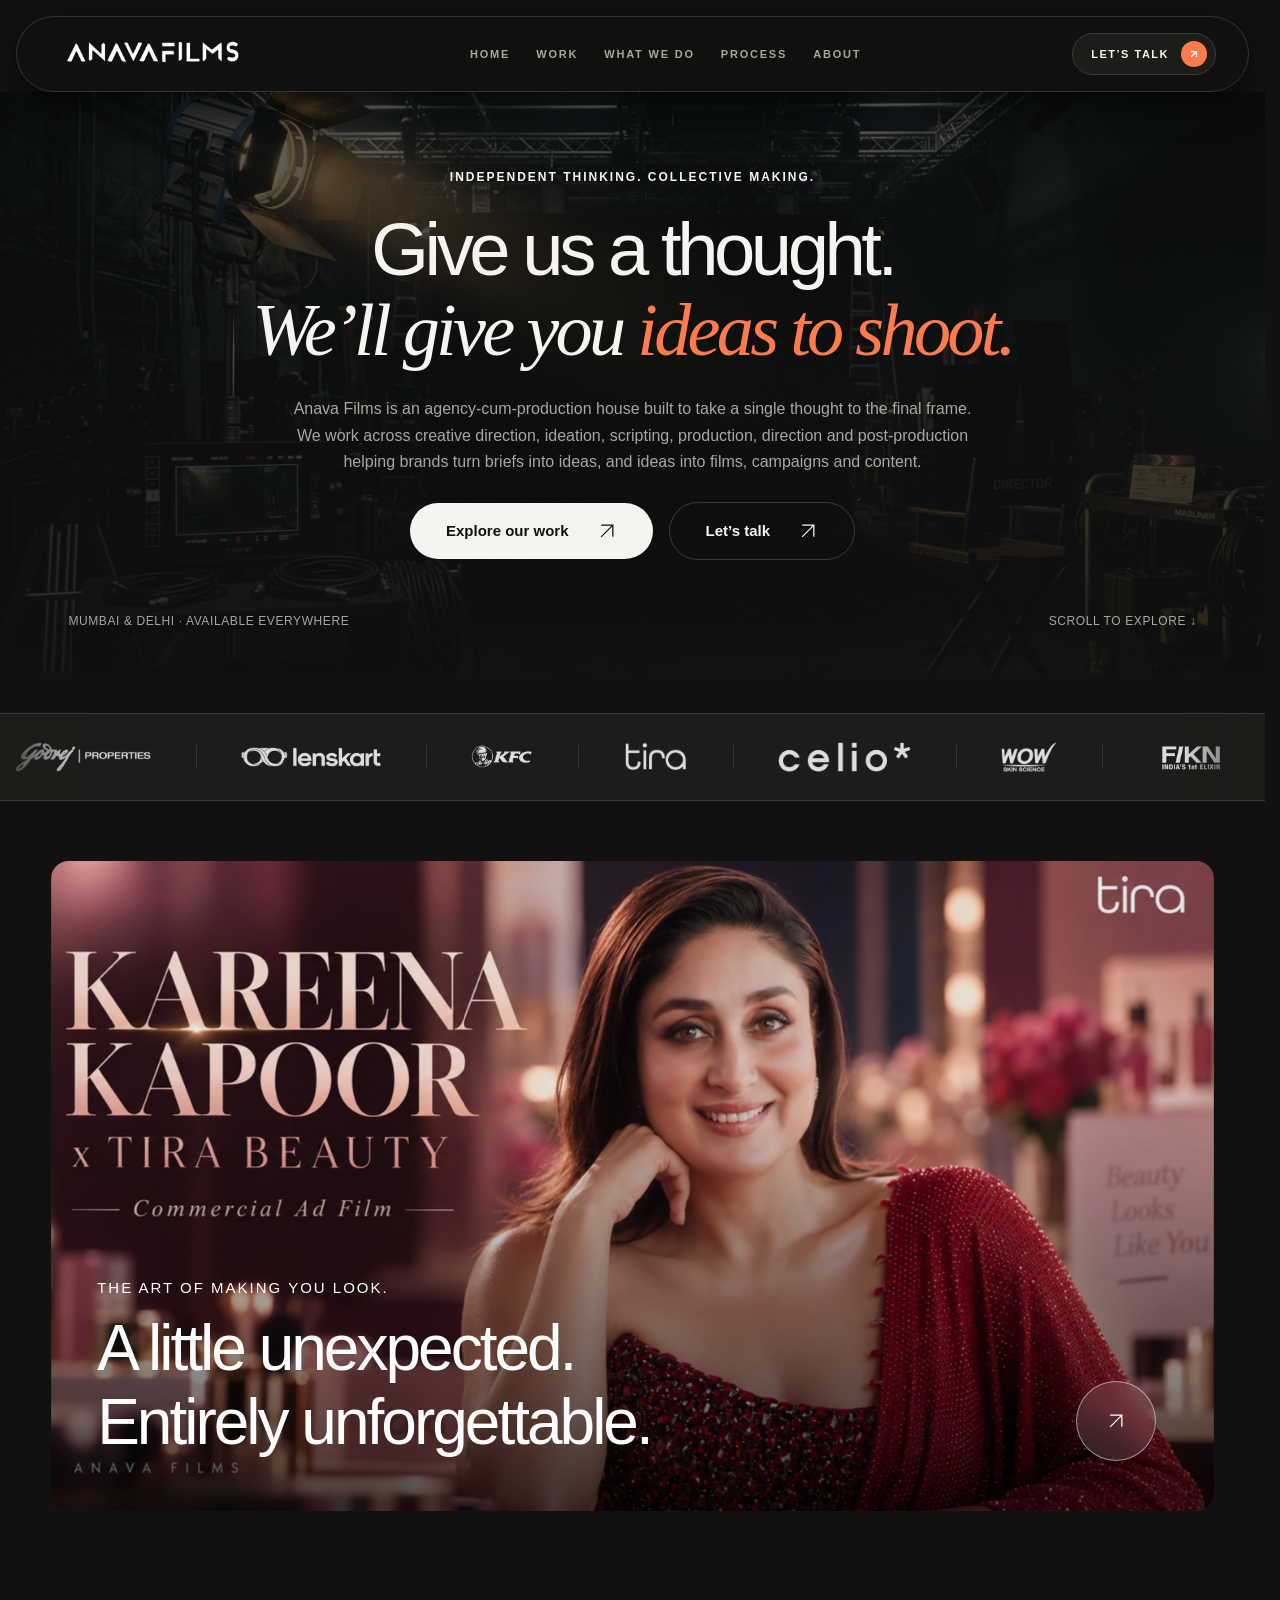
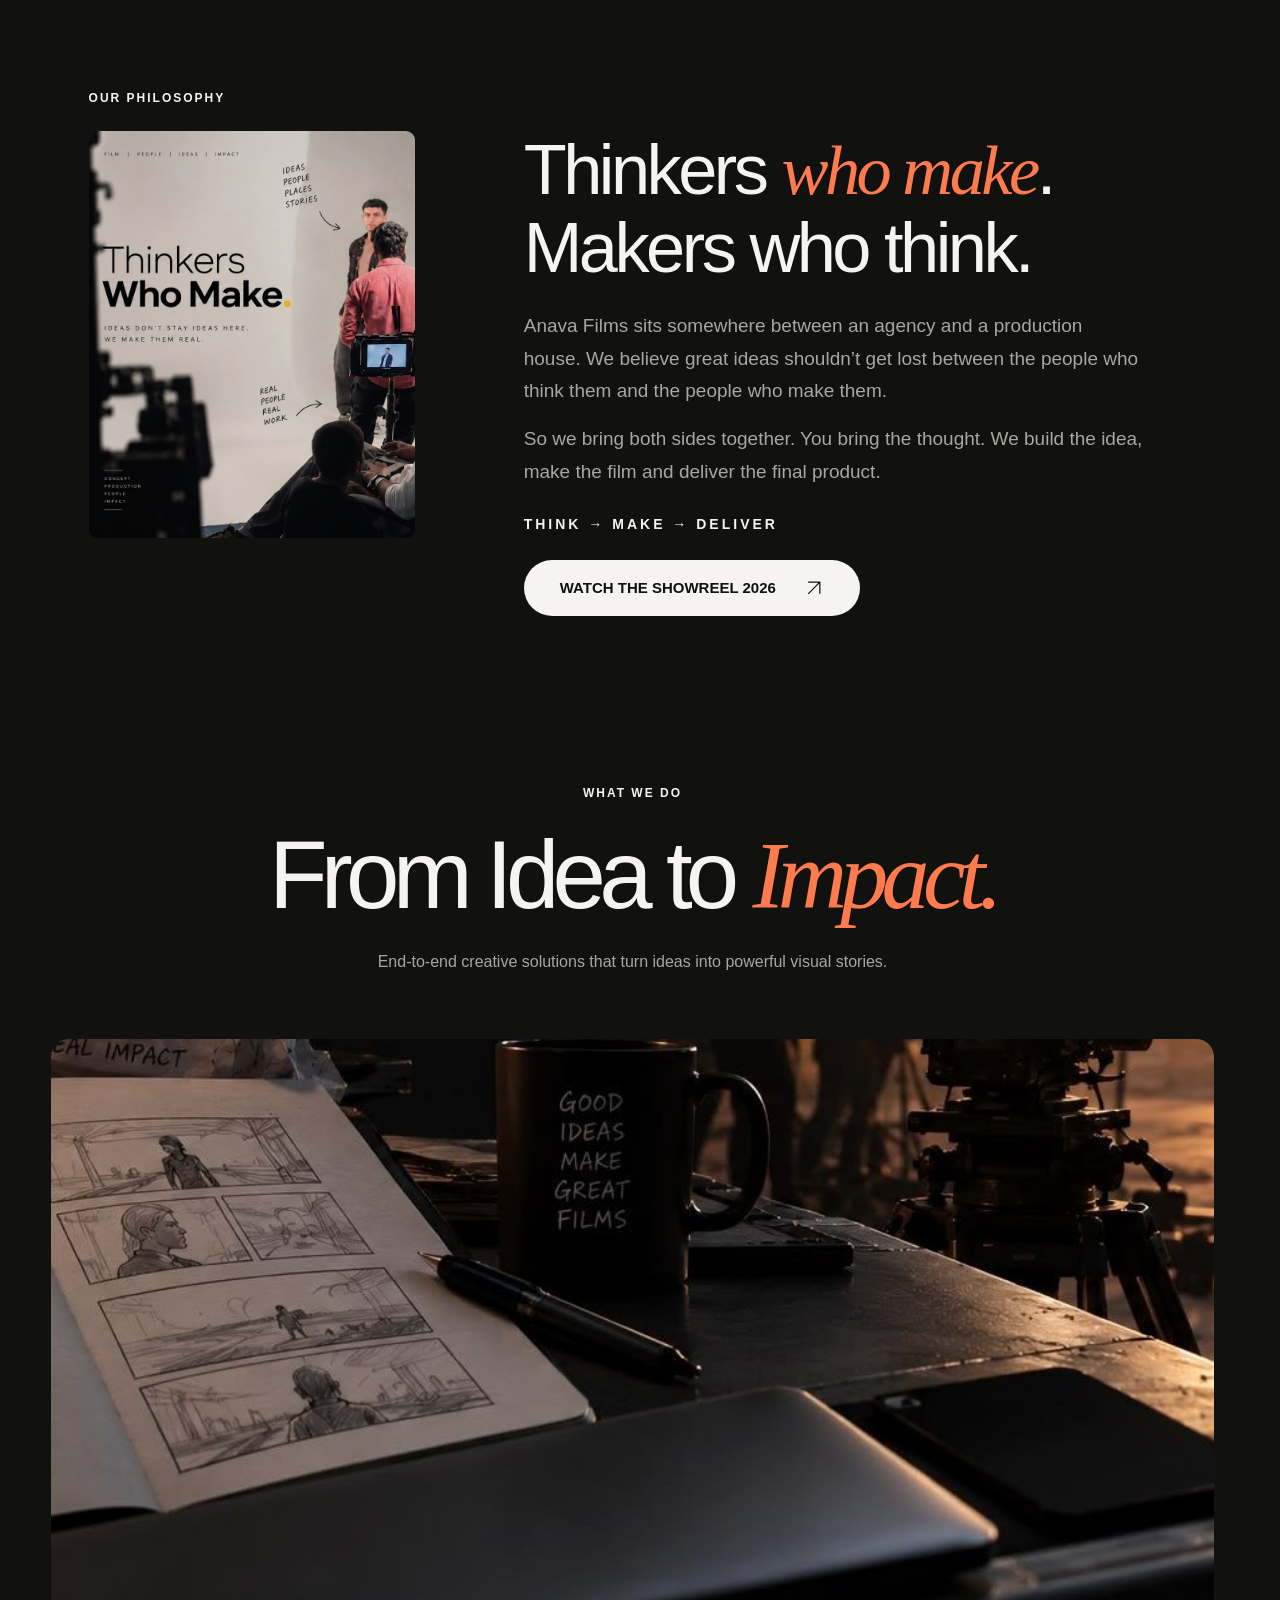
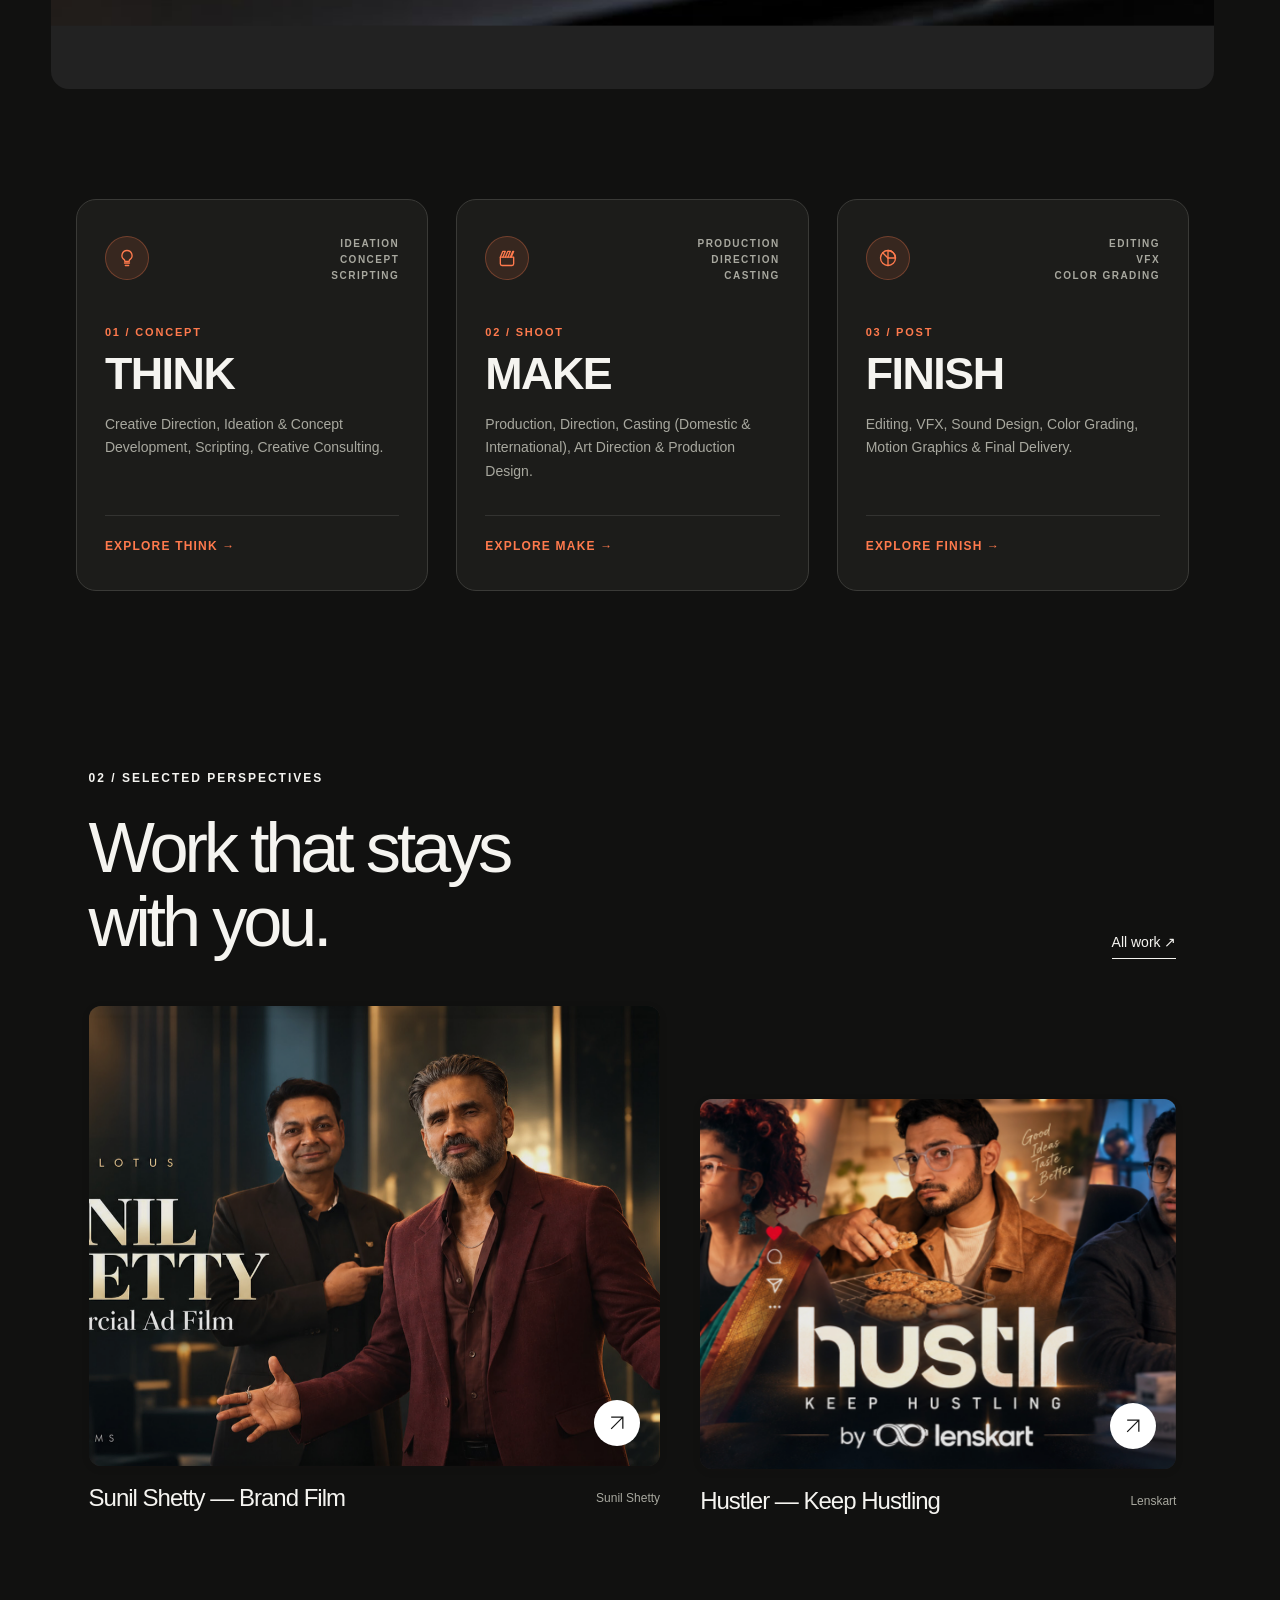
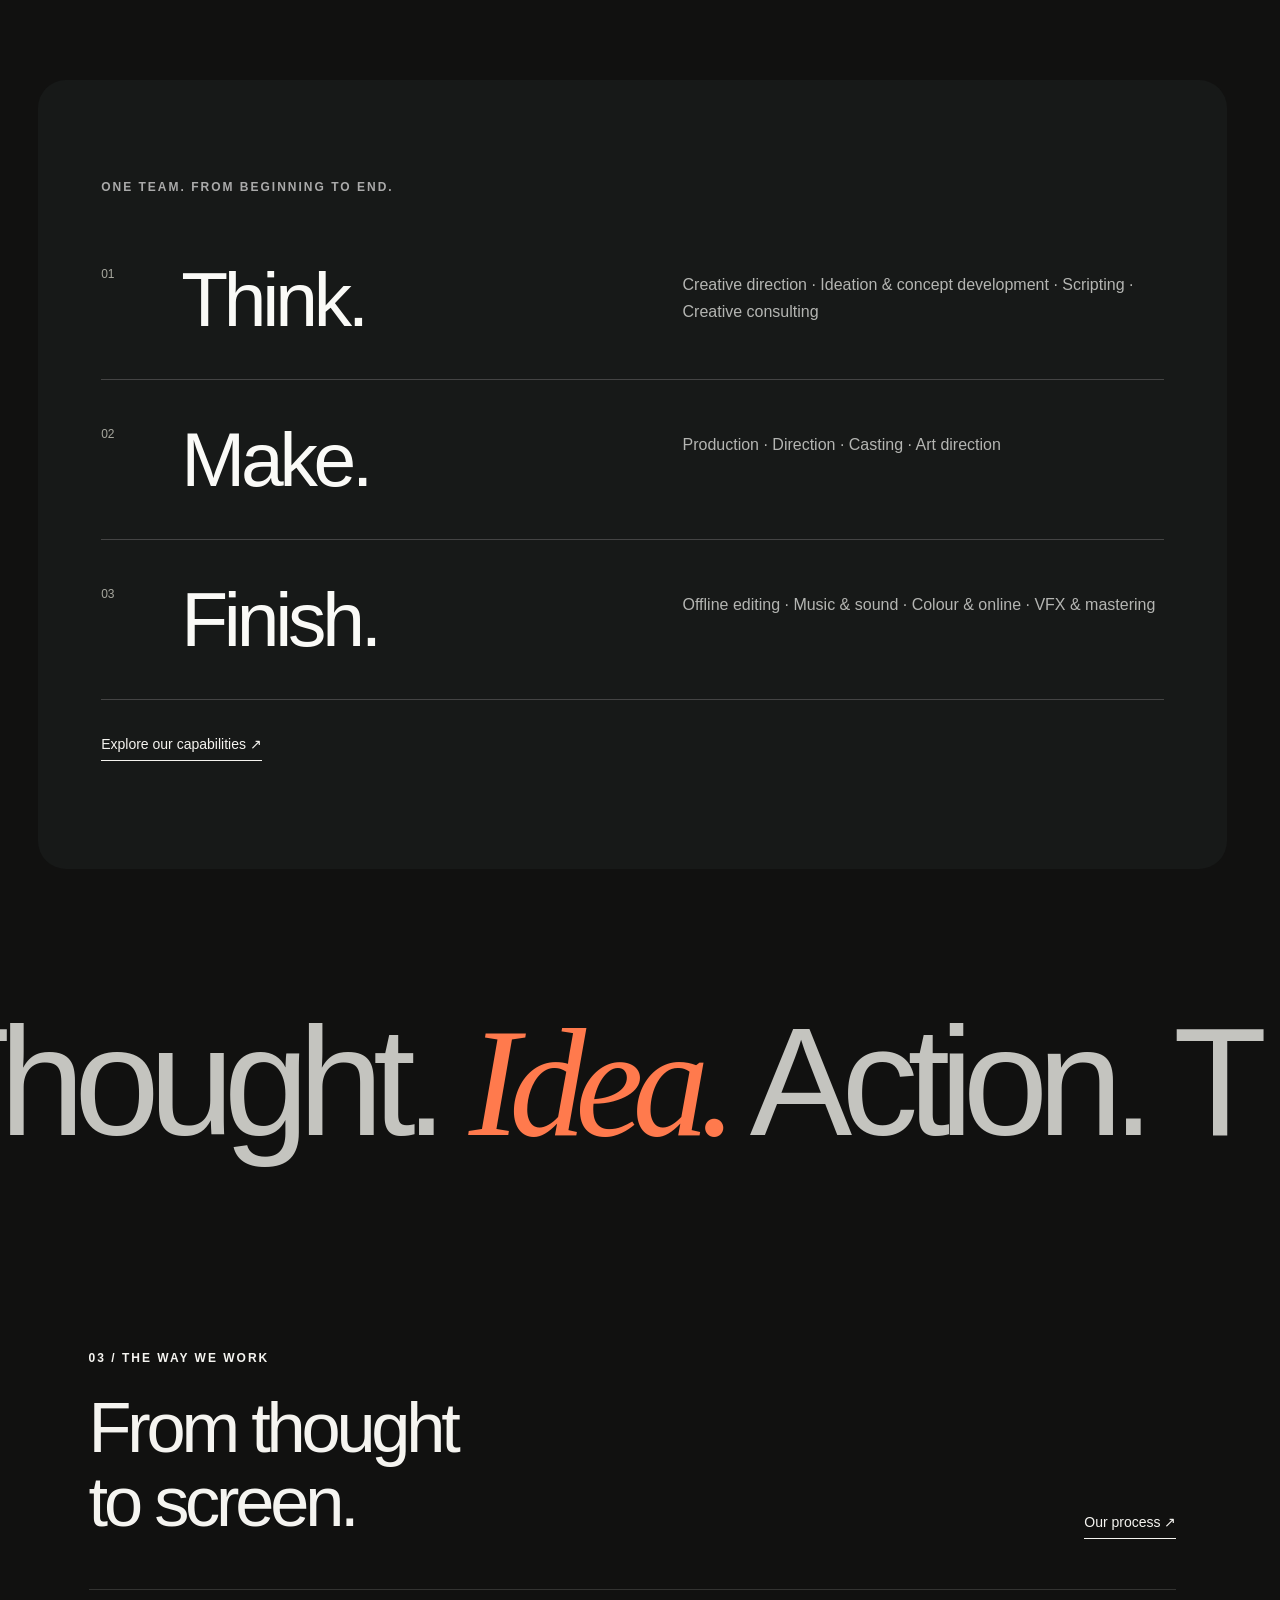
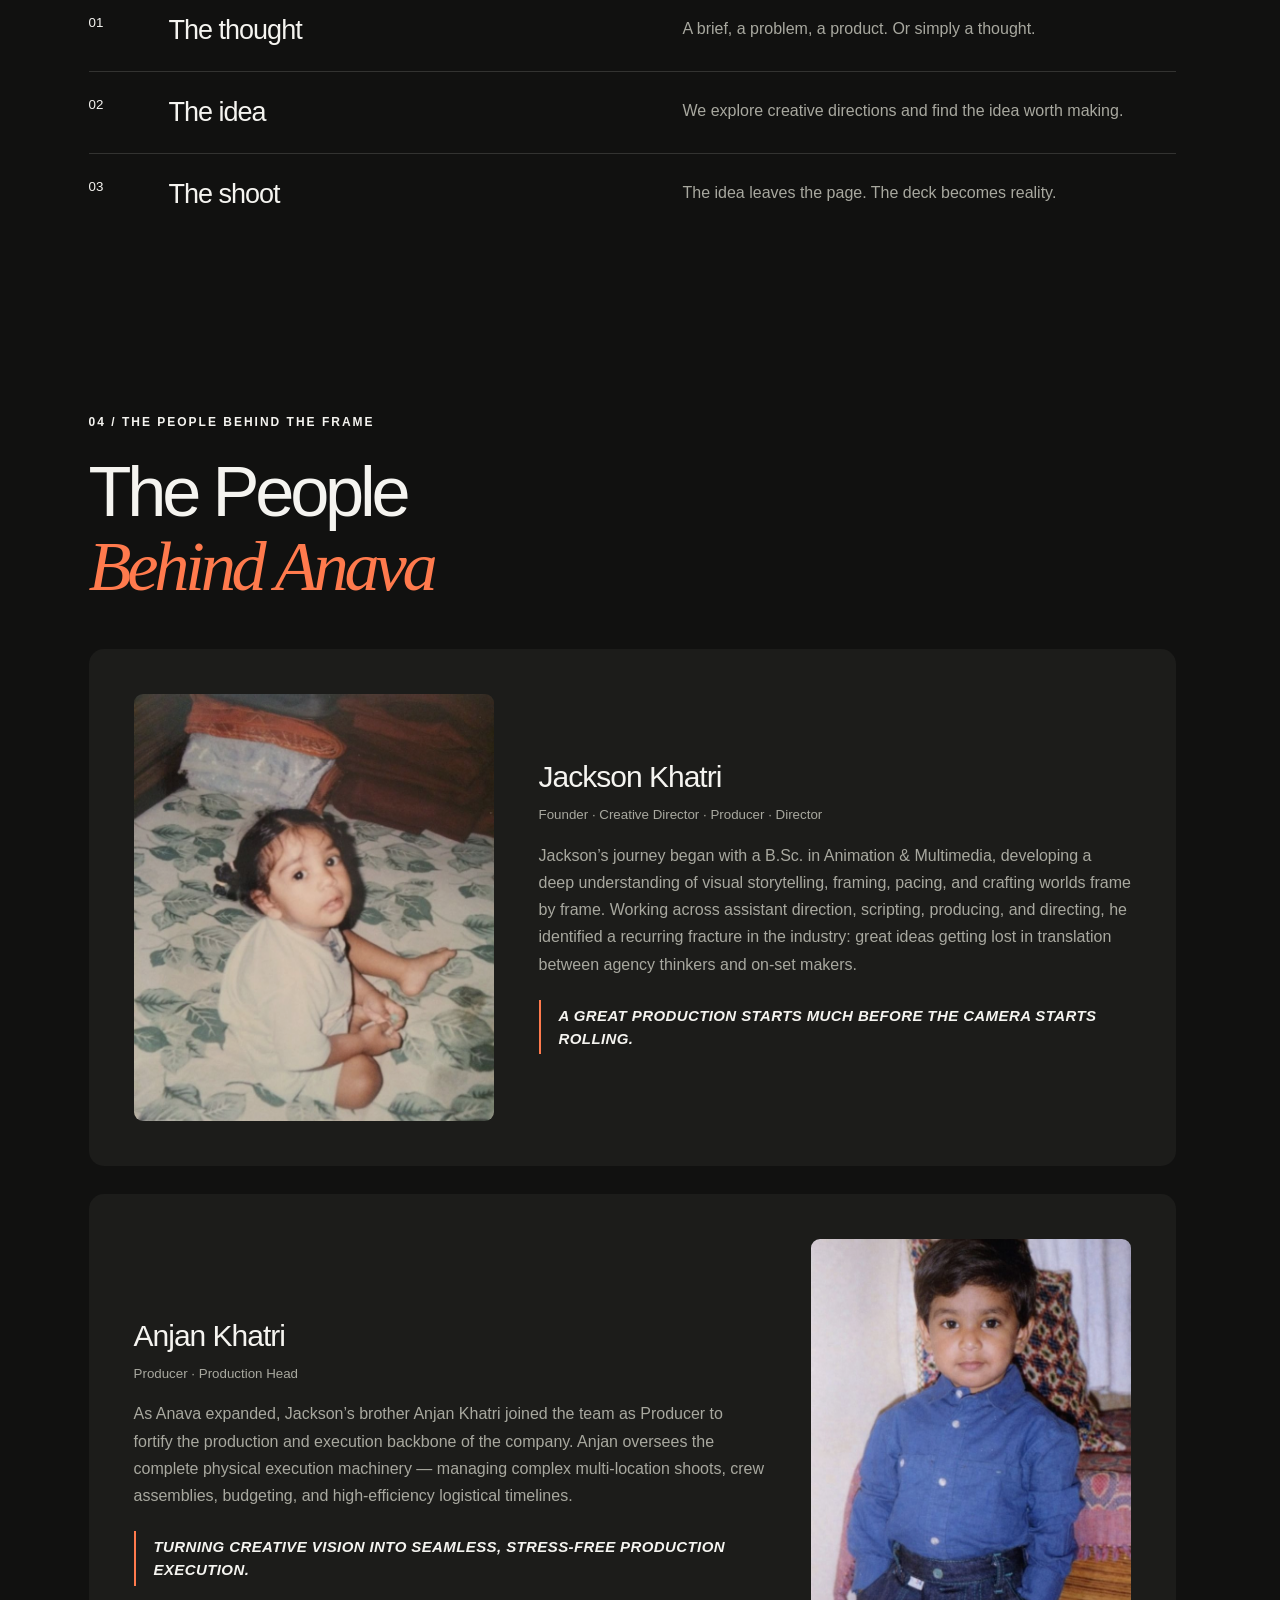
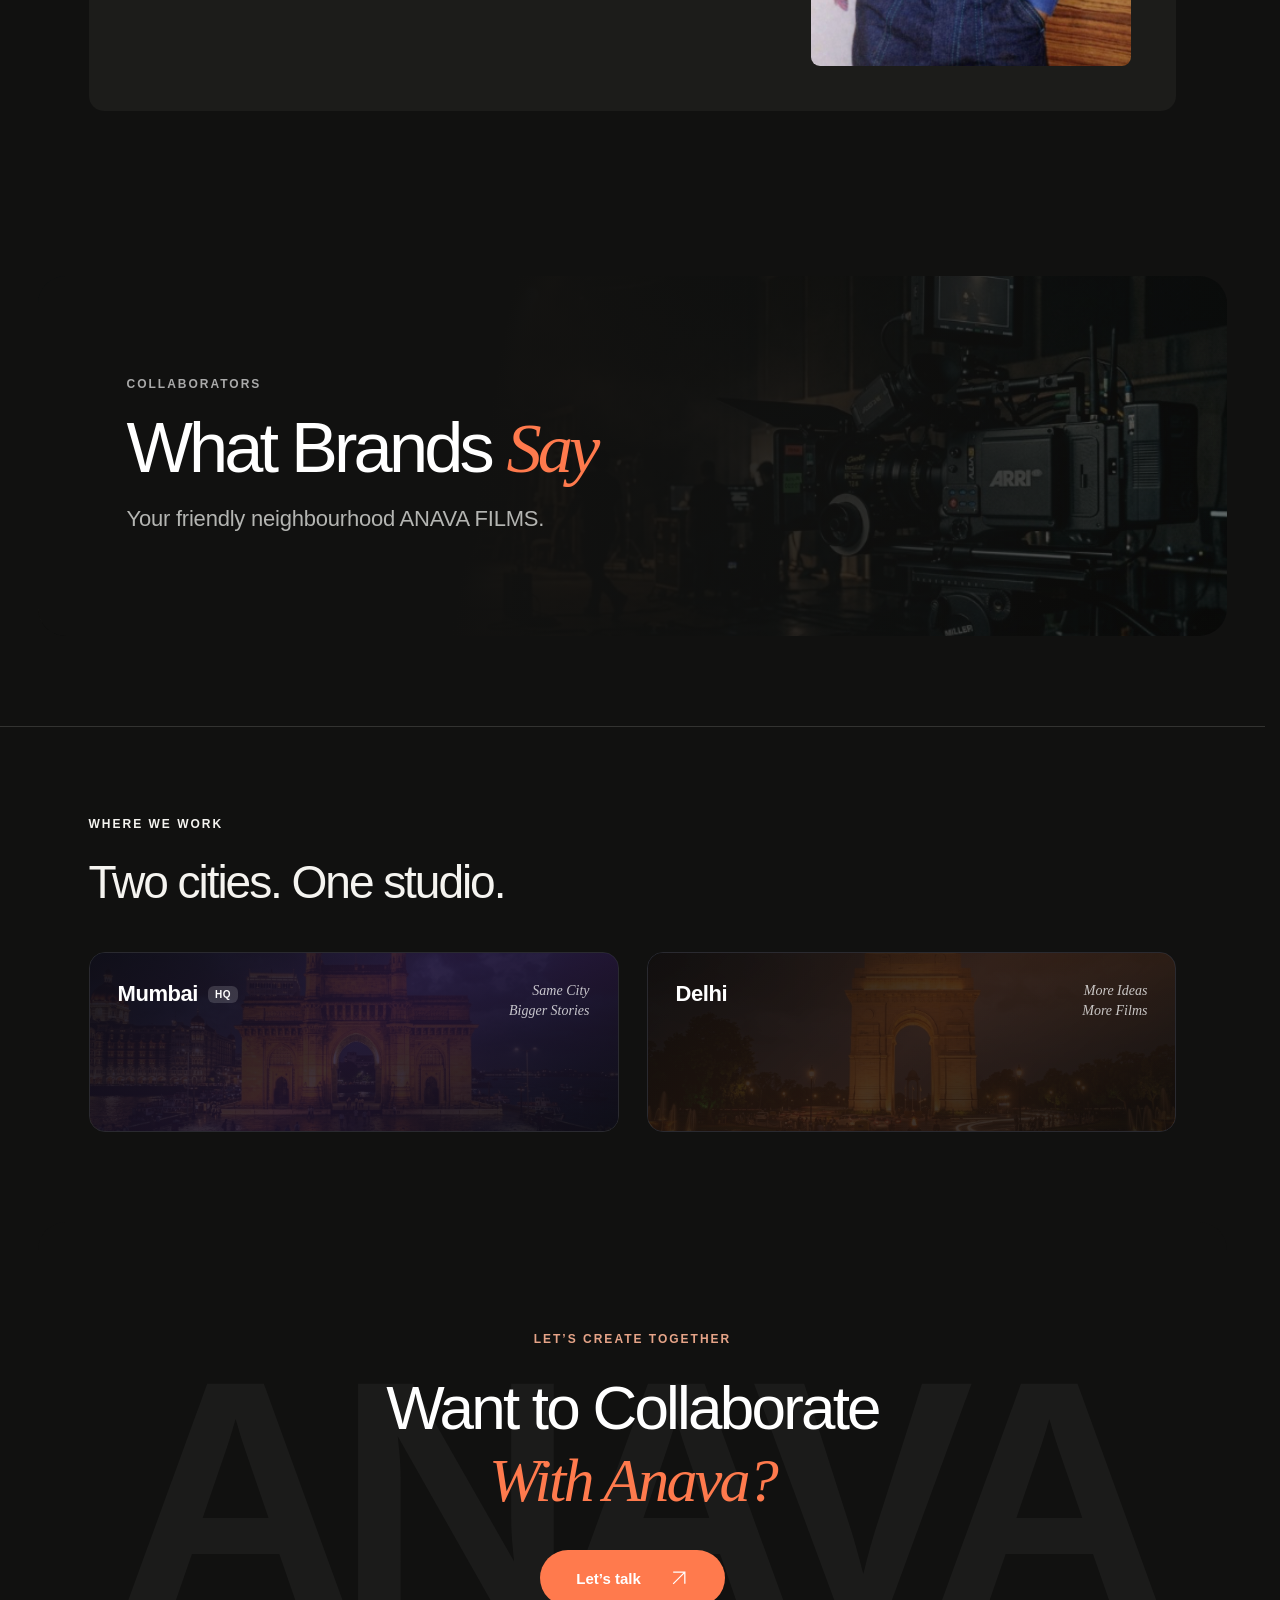
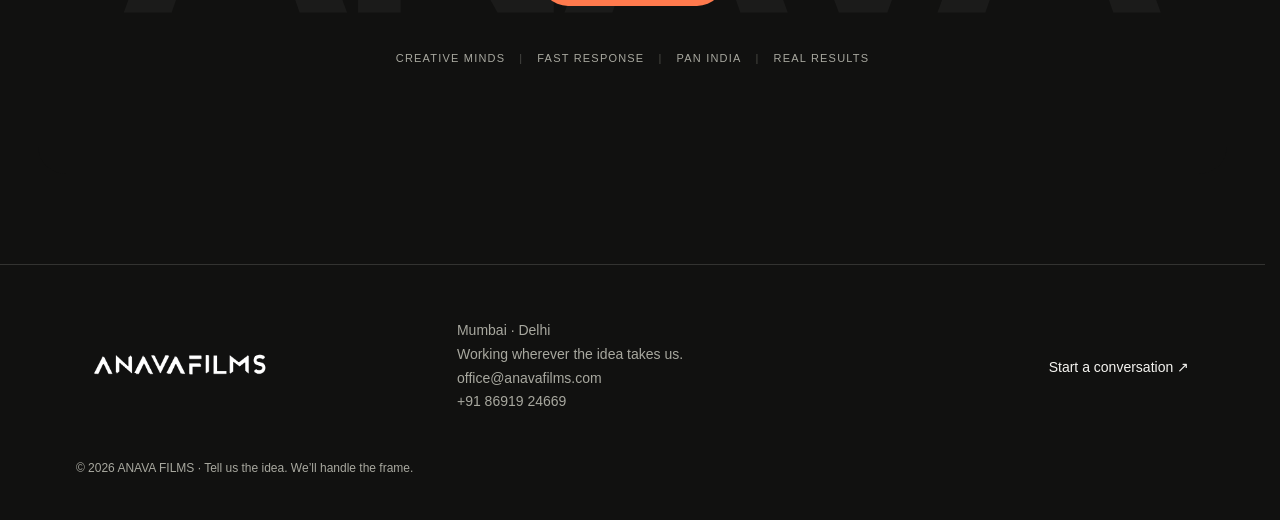
==== commit 8f857b0f: "Remove Contact link from header nav (LET'S TALK CTA already goes there)" ====
--- a/index.html
+++ b/index.html
@@ -1,3 +1,3 @@
 <!DOCTYPE html>
-<html lang="en" data-theme="dark"><head><meta http-equiv="Content-Type" content="text/html; charset=UTF-8"><meta name="viewport" content="width=device-width,initial-scale=1"><meta name="description" content="ANAVA FILMS. A creative production house taking thoughts all the way to the final frame."><title>Creative Production — ANAVA FILMS</title><link rel="canonical" href="https://anavafilms.com/"><meta property="og:type" content="website"><meta property="og:site_name" content="ANAVA FILMS"><meta property="og:title" content="Creative Production — ANAVA FILMS"><meta property="og:description" content="ANAVA FILMS. A creative production house taking thoughts all the way to the final frame."><meta property="og:url" content="https://anavafilms.com/"><meta property="og:image" content="https://anavafilms.com/assets/tvc/kareena-kapoor-tira-beauty.jpg"><meta property="og:image:width" content="1920"><meta property="og:image:height" content="960"><meta name="twitter:card" content="summary_large_image"><meta name="twitter:title" content="Creative Production — ANAVA FILMS"><meta name="twitter:description" content="ANAVA FILMS. A creative production house taking thoughts all the way to the final frame."><meta name="twitter:image" content="https://anavafilms.com/assets/tvc/kareena-kapoor-tira-beauty.jpg"><link rel="icon" href="data:image/svg+xml,%3Csvg xmlns=&#39;http://www.w3.org/2000/svg&#39; viewBox=&#39;0 0 32 32&#39;%3E%3Crect width=&#39;32&#39; height=&#39;32&#39; rx=&#39;8&#39; fill=&#39;%23ef5838&#39;/%3E%3Ctext x=&#39;7&#39; y=&#39;25&#39; font-size=&#39;25&#39; fill=&#39;white&#39;%3Ea%3C/text%3E%3C/svg%3E"><link rel="apple-touch-icon" href="./assets/apple-touch-icon.png"><link rel="stylesheet" href="./assets/style.css"><style>#intro-splash{position:fixed;inset:0;z-index:9999;background:#000;display:flex;align-items:center;justify-content:center;overflow:hidden;transition:opacity .6s ease}#intro-splash.intro-hide{opacity:0;pointer-events:none}#intro-splash video{width:100%;height:100%;object-fit:cover}#intro-skip{position:absolute;right:24px;bottom:24px;z-index:10000;padding:10px 20px;font-size:14px;letter-spacing:.02em;color:#fff;background:rgba(255,255,255,.1);border:1px solid rgba(255,255,255,.4);border-radius:999px;cursor:pointer;backdrop-filter:blur(4px)}#intro-skip:hover{background:rgba(255,255,255,.2)}#intro-sound{position:absolute;left:24px;bottom:24px;z-index:10000;width:40px;height:40px;display:flex;align-items:center;justify-content:center;color:#fff;background:rgba(255,255,255,.1);border:1px solid rgba(255,255,255,.4);border-radius:999px;cursor:pointer;backdrop-filter:blur(4px)}#intro-sound:hover{background:rgba(255,255,255,.2)}body.intro-lock{overflow:hidden}header .wordmark{cursor:pointer}</style></head><body><a class="skip-link" href="#app">Skip to content</a><div id="intro-splash"><video id="intro-video" src="./assets/intro/intro.mp4" autoplay muted playsinline></video><button id="intro-sound" type="button" aria-label="Unmute intro" aria-pressed="false"><svg viewBox="0 0 24 24" fill="none" stroke="currentColor" stroke-width="1.6" stroke-linecap="round" stroke-linejoin="round" width="18" height="18"><path d="M11 5 6 9H3v6h3l5 4V5Z"/><line x1="16" y1="9" x2="21" y2="15"/><line x1="21" y1="9" x2="16" y2="15"/></svg></button><button id="intro-skip" type="button" aria-label="Skip intro">Skip</button></div><script>(function(){var KEY="anavaIntroShown";var splash=document.getElementById("intro-splash");var video=document.getElementById("intro-video");var skipBtn=document.getElementById("intro-skip");var soundBtn=document.getElementById("intro-sound");if(!splash)return;var mutedIcon='<svg viewBox="0 0 24 24" fill="none" stroke="currentColor" stroke-width="1.6" stroke-linecap="round" stroke-linejoin="round" width="18" height="18"><path d="M11 5 6 9H3v6h3l5 4V5Z"/><line x1="16" y1="9" x2="21" y2="15"/><line x1="21" y1="9" x2="16" y2="15"/></svg>';var unmutedIcon='<svg viewBox="0 0 24 24" fill="none" stroke="currentColor" stroke-width="1.6" stroke-linecap="round" stroke-linejoin="round" width="18" height="18"><path d="M11 5 6 9H3v6h3l5 4V5Z"/><path d="M15.5 8.5a5 5 0 0 1 0 7"/><path d="M18 6a8.5 8.5 0 0 1 0 12"/></svg>';function setSoundIcon(){if(!soundBtn||!video)return;var muted=video.muted;soundBtn.innerHTML=muted?mutedIcon:unmutedIcon;soundBtn.setAttribute("aria-pressed",String(!muted));soundBtn.setAttribute("aria-label",muted?"Unmute intro":"Mute intro");}if(soundBtn){soundBtn.addEventListener("click",function(){if(!video)return;video.muted=!video.muted;setSoundIcon();});setSoundIcon();}var closing=null;function lockScroll(){document.body.classList.add("intro-lock");}function unlockScroll(){document.body.classList.remove("intro-lock");}function closeSplash(){if(closing)return;try{sessionStorage.setItem(KEY,"1");}catch(e){}splash.classList.add("intro-hide");unlockScroll();closing=setTimeout(function(){closing=null;},650);}function openSplash(){if(closing){clearTimeout(closing);closing=null;}splash.classList.remove("intro-hide");lockScroll();if(!video){closeSplash();return;}video.muted=true;setSoundIcon();try{video.currentTime=0;}catch(e){}var playPromise=video.play();if(playPromise&&typeof playPromise.catch==="function"){playPromise.catch(closeSplash);}}if(video){video.addEventListener("ended",closeSplash);video.addEventListener("error",closeSplash);}if(skipBtn){skipBtn.addEventListener("click",closeSplash);}document.addEventListener("DOMContentLoaded",function(){var headerLogo=document.querySelector("header .wordmark");if(headerLogo){headerLogo.addEventListener("click",function(e){e.preventDefault();openSplash();});}});var alreadyShown=false;try{alreadyShown=!!sessionStorage.getItem(KEY);}catch(e){}if(alreadyShown){splash.classList.add("intro-hide");}else{openSplash();}})();</script><header><a class="wordmark" href="#home" aria-label="Anava home"><img src="./assets/anava_official_logo_white.png" alt="Anava Films" width="1280" height="238"></a><nav aria-label="Main navigation"><a href="#" class="">Home</a><a href="#work" class="">Work</a><a href="#services" class="">What we do</a><a href="#process" class="">Process</a><a href="#about" class="">About</a><a href="#contact" class="">Contact</a></nav><a class="nav-cta" href="#contact"><span>LET’S TALK</span><span class="nav-cta-icon" aria-hidden="true"><svg width="12" height="12" viewBox="0 0 24 24" fill="none" stroke="currentColor" stroke-width="2.5" stroke-linecap="round" stroke-linejoin="round"><path d="M7 17L17 7M17 7H7M17 7V17"/></svg></span></a><button class="menu-button" aria-label="Open navigation" aria-expanded="false"><svg width="24" height="24" viewBox="0 0 24 24" fill="none" stroke="currentColor"><path d="M3 8h18M3 16h18"></path></svg></button></header><main id="app" tabindex="-1"><section class="hero"><span class="eyebrow reveal" style="translate: none; rotate: none; scale: none; opacity: 1; transform: translate(0px, 0px);">Independent thinking. Collective making.</span><h1><span class="hero-line">Give us a thought.</span><br><span class="hero-line"><em class="hero-light-em">We’ll give you </em><em>ideas to shoot.</em></span></h1><p class="reveal">Anava Films is an agency-cum-production house built to take a thought all the way to the final frame.<br>We work across creative direction, ideation, scripting, production, direction and post-production<br>helping brands turn briefs into ideas, and ideas into films, campaigns and content.</p><div class="hero-ctas reveal"><a class="pill" href="#work">Explore our work <svg width="20" height="20" viewBox="0 0 24 24" fill="none" stroke="currentColor" stroke-width="1.5" aria-hidden="true"><path d="M5 19 19 5M5 5h14v14"></path></svg></a><a class="pill secondary" href="#contact">Let’s talk <svg width="20" height="20" viewBox="0 0 24 24" fill="none" stroke="currentColor" stroke-width="1.5" aria-hidden="true"><path d="M5 19 19 5M5 5h14v14"></path></svg></a></div><div class="hero-bottom"><span>MUMBAI &amp; DELHI · AVAILABLE EVERYWHERE</span><span>SCROLL TO EXPLORE ↓</span></div></section><section class="logo-marquee-section" aria-label="Brands we work with"><div class="logo-marquee"><div class="logo-marquee-track"><div class="logo-item"><img src="assets/clients/kfc.png" alt="KFC" width="66" height="32"><span class="logo-divider" aria-hidden="true"></span></div><div class="logo-item"><img src="assets/clients/tira.png" alt="Tira Beauty" width="70" height="32"><span class="logo-divider" aria-hidden="true"></span></div><div class="logo-item"><img src="assets/clients/celio.png" alt="Celio" width="142" height="32"><span class="logo-divider" aria-hidden="true"></span></div><div class="logo-item"><img src="assets/clients/wow-skin-science.png" alt="WOW Skin Science" width="60" height="32"><span class="logo-divider" aria-hidden="true"></span></div><div class="logo-item"><img src="assets/clients/fikn.png" alt="FIKN Elixir" width="97" height="32"><span class="logo-divider" aria-hidden="true"></span></div><div class="logo-item"><img src="assets/clients/simplai.png" alt="SimplAI" width="76" height="32"><span class="logo-divider" aria-hidden="true"></span></div><div class="logo-item"><img src="assets/clients/indus-valley.png" alt="Indus Valley" width="97" height="32"><span class="logo-divider" aria-hidden="true"></span></div><div class="logo-item"><img src="assets/clients/green-lotus.png" alt="Green Lotus" width="88" height="32"><span class="logo-divider" aria-hidden="true"></span></div><div class="logo-item" aria-hidden="true"><img src="assets/clients/kfc.png" alt="KFC" width="66" height="32"><span class="logo-divider" aria-hidden="true"></span></div><div class="logo-item" aria-hidden="true"><img src="assets/clients/tira.png" alt="Tira Beauty" width="70" height="32"><span class="logo-divider" aria-hidden="true"></span></div><div class="logo-item" aria-hidden="true"><img src="assets/clients/celio.png" alt="Celio" width="142" height="32"><span class="logo-divider" aria-hidden="true"></span></div><div class="logo-item" aria-hidden="true"><img src="assets/clients/wow-skin-science.png" alt="WOW Skin Science" width="60" height="32"><span class="logo-divider" aria-hidden="true"></span></div><div class="logo-item" aria-hidden="true"><img src="assets/clients/fikn.png" alt="FIKN Elixir" width="97" height="32"><span class="logo-divider" aria-hidden="true"></span></div><div class="logo-item" aria-hidden="true"><img src="assets/clients/simplai.png" alt="SimplAI" width="76" height="32"><span class="logo-divider" aria-hidden="true"></span></div><div class="logo-item" aria-hidden="true"><img src="assets/clients/indus-valley.png" alt="Indus Valley" width="97" height="32"><span class="logo-divider" aria-hidden="true"></span></div><div class="logo-item" aria-hidden="true"><img src="assets/clients/green-lotus.png" alt="Green Lotus" width="88" height="32"><span class="logo-divider" aria-hidden="true"></span></div></div></div></section><section class="film-stage"><div class="film" style="clip-path: inset(0% 5% round 18px);"><img src="./assets/fashion.jpg" alt="Red fashion editorial — sample art direction" fetchpriority="high" width="1600" height="1100" style="translate: none; rotate: none; scale: none; transform: translate(0%, -9.4483%) translate3d(0px, 0px, 0px);"><div class="film-label"><p>THE ART OF MAKING YOU LOOK.</p><h2>A little unexpected.<br>Entirely unforgettable.</h2><span class="sample" style="color:#ccc">Sample visual · Creative direction</span></div><button class="play" data-project="after-hours" aria-label="Explore featured sample project"><svg width="20" height="20" viewBox="0 0 24 24" fill="none" stroke="currentColor" stroke-width="1.5" aria-hidden="true"><path d="M5 19 19 5M5 5h14v14"></path></svg></button></div></section><section class="section intro"><span class="eyebrow">OUR PHILOSOPHY</span><div class="intro-photo reveal"><img src="assets/thinkers-who-make.jpg" alt="Thinkers who make" loading="lazy" width="576" height="720"></div><div><h2 class="reveal">Thinkers who make.<br>Makers who think.</h2><p class="reveal">Anava Films sits somewhere between an agency and a production house. We believe great ideas shouldn’t get lost between the people who think them and the people who make them.</p><p class="reveal">So we bring both sides together. You bring the thought. We build the idea, make the film and deliver the final product.</p><div class="philosophy-process eyebrow reveal">THINK → MAKE → DELIVER</div><a class="pill reveal" href="#work">WATCH THE SHOWREEL 2026</a></div></section><section class="direct-lab scroll-enabled" aria-labelledby="direct-heading"><div class="direct-sticky"><div class="direct-heading"><div><span class="eyebrow">SCROLL TO DIRECT / ANAVA</span><h2 id="direct-heading">You move. <em>The frame follows.</em></h2></div><button class="direct-skip" type="button" data-direct="3">Skip to the final frame ↓</button></div><div class="direct-screen"><img class="direct-raw" src="./assets/fashion.jpg" alt="Sample fashion portrait used to demonstrate a creative treatment" width="1600" height="1100" loading="lazy"><img class="direct-colour" src="./assets/fashion.jpg" alt="" aria-hidden="true" width="1600" height="1100" loading="lazy" style="opacity: 0;"><div class="direct-shade" aria-hidden="true" style="opacity: 0;"></div><div class="direct-bar direct-bar-top" aria-hidden="true" style="translate: none; rotate: none; scale: none; transform: scale(1, 0);"></div><div class="direct-bar direct-bar-bottom" aria-hidden="true" style="translate: none; rotate: none; scale: none; transform: scale(1, 0);"></div><div class="direct-guides" aria-hidden="true" style="opacity: 1;"><span></span><span></span></div><span class="direct-frame-note">ANAVA / FRAME 001</span><div class="direct-type" aria-hidden="true" style="opacity: 0; translate: none; rotate: none; scale: none; transform: translate(0px, 30px);"><span>Ordinary?</span><em>Not today.</em></div><div class="direct-final-credit" aria-hidden="true" style="opacity: 0;">A THOUGHT. AN IDEA. A FRAME.</div><span class="direct-treatment">Illustrative treatment · Sample still</span></div><div class="direct-console"><div class="direct-stage-copy"><h3 id="direct-stage-title">The raw frame.</h3><p id="direct-stage-caption">A starting point. Light, character and possibility.</p></div><div class="direct-chapters" role="group" aria-label="Explore the four creative stages"><button type="button" data-direct="0" aria-pressed="true" class="active"><small>01</small><span>Raw frame</span></button><button type="button" data-direct="1" aria-pressed="false" class=""><small>02</small><span>Colour</span></button><button type="button" data-direct="2" aria-pressed="false" class=""><small>03</small><span>Typography</span></button><button type="button" data-direct="3" aria-pressed="false" class=""><small>04</small><span>Final frame</span></button></div></div><div class="direct-progress" aria-hidden="true"><span style=""></span></div><div class="direct-bottom"><span class="direct-instruction">Scroll through the process, or choose a stage.</span><a href="#contact" id="direct-enquire">Let’s make your next frame ↗</a></div></div></section><section class="section"><div class="section-heading"><div><span class="eyebrow">02 / Selected perspectives</span><h2 class="reveal" style="translate: none; rotate: none; scale: none; opacity: 0; transform: translate(0px, 32px);">Work that stays<br>with you.</h2></div><a class="text-link" href="#work">All work ↗</a></div><div class="grid"><button class="card reveal" data-project="after-hours" aria-label="Explore sample project After hours." style="translate: none; rotate: none; scale: none; opacity: 0; transform: translate(0px, 32px);"><div class="card-image"><img src="./assets/fashion.jpg" alt="Fashion / Editorial — sample creative imagery" loading="lazy" width="1200" height="900" style="translate: none; rotate: none; scale: none; transform: translate(0%, -8%);"><span class="open-arrow"><svg width="20" height="20" viewBox="0 0 24 24" fill="none" stroke="currentColor" stroke-width="1.5" aria-hidden="true"><path d="M5 19 19 5M5 5h14v14"></path></svg></span></div><div class="card-meta"><h3>After hours.</h3><small>Fashion / Editorial</small></div></button><button class="card reveal" data-project="quiet-places" aria-label="Explore sample project A different perspective." style="translate: none; rotate: none; scale: none; opacity: 0; transform: translate(0px, 32px);"><div class="card-image"><img src="./assets/architecture.jpg" alt="Spaces / Brand story — sample creative imagery" loading="lazy" width="1200" height="900" style="translate: none; rotate: none; scale: none; transform: translate(0%, -8%);"><span class="open-arrow"><svg width="20" height="20" viewBox="0 0 24 24" fill="none" stroke="currentColor" stroke-width="1.5" aria-hidden="true"><path d="M5 19 19 5M5 5h14v14"></path></svg></span></div><div class="card-meta"><h3>A different perspective.</h3><small>Spaces / Brand story</small></div></button></div></section><section class="dark"><span class="eyebrow">One team. From beginning to end.</span><div class="service-row reveal" style="translate: none; rotate: none; scale: none; opacity: 0; transform: translate(0px, 32px);"><span class="num">01</span><h3>Think.</h3><p>Creative direction · Ideation &amp; concept development · Scripting · Creative consulting</p></div><div class="service-row reveal" style="translate: none; rotate: none; scale: none; opacity: 0; transform: translate(0px, 32px);"><span class="num">02</span><h3>Make.</h3><p>Production · Direction · Casting · Art direction</p></div><div class="service-row reveal" style="translate: none; rotate: none; scale: none; opacity: 0; transform: translate(0px, 32px);"><span class="num">03</span><h3>Finish.</h3><p>Offline editing · Music &amp; sound · Colour &amp; online · VFX &amp; mastering</p></div><p style="margin-top:35px"><a class="text-link" href="#services">Explore our capabilities ↗</a></p></section><div class="motion-line" aria-hidden="true"><div style="translate: none; rotate: none; scale: none; transform: translate(0px, 0px);">Thought. <em>Idea.</em> Action. Thought. <em>Idea.</em> Action.</div></div><section class="section"><div class="section-heading"><div><span class="eyebrow">03 / The way we work</span><h2 class="reveal" style="translate: none; rotate: none; scale: none; opacity: 0; transform: translate(0px, 32px);">From thought<br>to screen.</h2></div><a class="text-link" href="#process">Our process ↗</a></div><div class="process-list"><article class="process-item reveal" style="translate: none; rotate: none; scale: none; opacity: 0; transform: translate(0px, 32px);"><small>01</small><h3>The thought</h3><p>A brief, a problem, a product. Or simply a thought.</p></article><article class="process-item reveal" style="translate: none; rotate: none; scale: none; opacity: 0; transform: translate(0px, 32px);"><small>02</small><h3>The idea</h3><p>We explore creative directions and find the idea worth making.</p></article><article class="process-item reveal" style="translate: none; rotate: none; scale: none; opacity: 0; transform: translate(0px, 32px);"><small>03</small><h3>The shoot</h3><p>The idea leaves the page. The deck becomes reality.</p></article></div></section><section class="section"><span class="eyebrow">04 / The people behind the frame</span><h2 class="big reveal" style="translate: none; rotate: none; scale: none; opacity: 0; transform: translate(0px, 32px);">Good people.<br>Better together.</h2><div class="people"><article class="person reveal" style="translate: none; rotate: none; scale: none; opacity: 0; transform: translate(0px, 32px);"><span class="initial" aria-hidden="true">jk.</span><h3>Jackson Khatri</h3><small>Founder · Creative Director · Director</small><p>From animation and multimedia to filmmaking, Jackson brings creative thinking and production together. He shapes the thought, finds the idea and stays close to the final frame.</p></article><article class="person reveal" style="translate: none; rotate: none; scale: none; opacity: 0; transform: translate(0px, 32px);"><span class="initial" aria-hidden="true">ak.</span><h3>Anjan Khatri</h3><small>Producer</small><p>Anjan brings structure to ambition. Working across production and execution, he helps turn creative ideas into organised, thoughtful productions.</p></article></div></section></main><footer><a class="wordmark" href="#home"><img src="./assets/anava_official_logo_white.png" alt="Anava Films" width="1280" height="238"></a><p>Mumbai · Delhi<br>Working wherever the idea takes us.<br><a href="mailto:office@anavafilms.com">office@anavafilms.com</a><br><a href="tel:+918691924669">+91 86919 24669</a></p><a href="#contact">Start a conversation ↗</a><small>© 2026 ANAVA FILMS · Tell us the idea. We’ll handle the frame.</small></footer><dialog id="project" aria-labelledby="project-title"><button class="close" aria-label="Close project">×</button><div id="project-content"></div></dialog><dialog id="lightbox" class="lightbox"><button class="close" id="lightbox-close" aria-label="Close image">×</button><img id="lightbox-image" alt=""></dialog><script src="./assets/lenis.min.js"></script><script src="./assets/gsap.min.js"></script><script src="./assets/scrolltrigger.min.js"></script><script src="./assets/content.js"></script><script src="./assets/thought.js"></script><script src="./assets/app.js"></script>
+<html lang="en" data-theme="dark"><head><meta http-equiv="Content-Type" content="text/html; charset=UTF-8"><meta name="viewport" content="width=device-width,initial-scale=1"><meta name="description" content="ANAVA FILMS. A creative production house taking thoughts all the way to the final frame."><title>Creative Production — ANAVA FILMS</title><link rel="canonical" href="https://anavafilms.com/"><meta property="og:type" content="website"><meta property="og:site_name" content="ANAVA FILMS"><meta property="og:title" content="Creative Production — ANAVA FILMS"><meta property="og:description" content="ANAVA FILMS. A creative production house taking thoughts all the way to the final frame."><meta property="og:url" content="https://anavafilms.com/"><meta property="og:image" content="https://anavafilms.com/assets/tvc/kareena-kapoor-tira-beauty.jpg"><meta property="og:image:width" content="1920"><meta property="og:image:height" content="960"><meta name="twitter:card" content="summary_large_image"><meta name="twitter:title" content="Creative Production — ANAVA FILMS"><meta name="twitter:description" content="ANAVA FILMS. A creative production house taking thoughts all the way to the final frame."><meta name="twitter:image" content="https://anavafilms.com/assets/tvc/kareena-kapoor-tira-beauty.jpg"><link rel="icon" href="data:image/svg+xml,%3Csvg xmlns=&#39;http://www.w3.org/2000/svg&#39; viewBox=&#39;0 0 32 32&#39;%3E%3Crect width=&#39;32&#39; height=&#39;32&#39; rx=&#39;8&#39; fill=&#39;%23ef5838&#39;/%3E%3Ctext x=&#39;7&#39; y=&#39;25&#39; font-size=&#39;25&#39; fill=&#39;white&#39;%3Ea%3C/text%3E%3C/svg%3E"><link rel="apple-touch-icon" href="./assets/apple-touch-icon.png"><link rel="stylesheet" href="./assets/style.css"><style>#intro-splash{position:fixed;inset:0;z-index:9999;background:#000;display:flex;align-items:center;justify-content:center;overflow:hidden;transition:opacity .6s ease}#intro-splash.intro-hide{opacity:0;pointer-events:none}#intro-splash video{width:100%;height:100%;object-fit:cover}#intro-skip{position:absolute;right:24px;bottom:24px;z-index:10000;padding:10px 20px;font-size:14px;letter-spacing:.02em;color:#fff;background:rgba(255,255,255,.1);border:1px solid rgba(255,255,255,.4);border-radius:999px;cursor:pointer;backdrop-filter:blur(4px)}#intro-skip:hover{background:rgba(255,255,255,.2)}#intro-sound{position:absolute;left:24px;bottom:24px;z-index:10000;width:40px;height:40px;display:flex;align-items:center;justify-content:center;color:#fff;background:rgba(255,255,255,.1);border:1px solid rgba(255,255,255,.4);border-radius:999px;cursor:pointer;backdrop-filter:blur(4px)}#intro-sound:hover{background:rgba(255,255,255,.2)}body.intro-lock{overflow:hidden}header .wordmark{cursor:pointer}</style></head><body><a class="skip-link" href="#app">Skip to content</a><div id="intro-splash"><video id="intro-video" src="./assets/intro/intro.mp4" autoplay muted playsinline></video><button id="intro-sound" type="button" aria-label="Unmute intro" aria-pressed="false"><svg viewBox="0 0 24 24" fill="none" stroke="currentColor" stroke-width="1.6" stroke-linecap="round" stroke-linejoin="round" width="18" height="18"><path d="M11 5 6 9H3v6h3l5 4V5Z"/><line x1="16" y1="9" x2="21" y2="15"/><line x1="21" y1="9" x2="16" y2="15"/></svg></button><button id="intro-skip" type="button" aria-label="Skip intro">Skip</button></div><script>(function(){var KEY="anavaIntroShown";var splash=document.getElementById("intro-splash");var video=document.getElementById("intro-video");var skipBtn=document.getElementById("intro-skip");var soundBtn=document.getElementById("intro-sound");if(!splash)return;var mutedIcon='<svg viewBox="0 0 24 24" fill="none" stroke="currentColor" stroke-width="1.6" stroke-linecap="round" stroke-linejoin="round" width="18" height="18"><path d="M11 5 6 9H3v6h3l5 4V5Z"/><line x1="16" y1="9" x2="21" y2="15"/><line x1="21" y1="9" x2="16" y2="15"/></svg>';var unmutedIcon='<svg viewBox="0 0 24 24" fill="none" stroke="currentColor" stroke-width="1.6" stroke-linecap="round" stroke-linejoin="round" width="18" height="18"><path d="M11 5 6 9H3v6h3l5 4V5Z"/><path d="M15.5 8.5a5 5 0 0 1 0 7"/><path d="M18 6a8.5 8.5 0 0 1 0 12"/></svg>';function setSoundIcon(){if(!soundBtn||!video)return;var muted=video.muted;soundBtn.innerHTML=muted?mutedIcon:unmutedIcon;soundBtn.setAttribute("aria-pressed",String(!muted));soundBtn.setAttribute("aria-label",muted?"Unmute intro":"Mute intro");}if(soundBtn){soundBtn.addEventListener("click",function(){if(!video)return;video.muted=!video.muted;setSoundIcon();});setSoundIcon();}var closing=null;function lockScroll(){document.body.classList.add("intro-lock");}function unlockScroll(){document.body.classList.remove("intro-lock");}function closeSplash(){if(closing)return;try{sessionStorage.setItem(KEY,"1");}catch(e){}splash.classList.add("intro-hide");unlockScroll();closing=setTimeout(function(){closing=null;},650);}function openSplash(){if(closing){clearTimeout(closing);closing=null;}splash.classList.remove("intro-hide");lockScroll();if(!video){closeSplash();return;}video.muted=true;setSoundIcon();try{video.currentTime=0;}catch(e){}var playPromise=video.play();if(playPromise&&typeof playPromise.catch==="function"){playPromise.catch(closeSplash);}}if(video){video.addEventListener("ended",closeSplash);video.addEventListener("error",closeSplash);}if(skipBtn){skipBtn.addEventListener("click",closeSplash);}document.addEventListener("DOMContentLoaded",function(){var headerLogo=document.querySelector("header .wordmark");if(headerLogo){headerLogo.addEventListener("click",function(e){e.preventDefault();openSplash();});}});var alreadyShown=false;try{alreadyShown=!!sessionStorage.getItem(KEY);}catch(e){}if(alreadyShown){splash.classList.add("intro-hide");}else{openSplash();}})();</script><header><a class="wordmark" href="#home" aria-label="Anava home"><img src="./assets/anava_official_logo_white.png" alt="Anava Films" width="1280" height="238"></a><nav aria-label="Main navigation"><a href="#" class="">Home</a><a href="#work" class="">Work</a><a href="#services" class="">What we do</a><a href="#process" class="">Process</a><a href="#about" class="">About</a></nav><a class="nav-cta" href="#contact"><span>LET’S TALK</span><span class="nav-cta-icon" aria-hidden="true"><svg width="12" height="12" viewBox="0 0 24 24" fill="none" stroke="currentColor" stroke-width="2.5" stroke-linecap="round" stroke-linejoin="round"><path d="M7 17L17 7M17 7H7M17 7V17"/></svg></span></a><button class="menu-button" aria-label="Open navigation" aria-expanded="false"><svg width="24" height="24" viewBox="0 0 24 24" fill="none" stroke="currentColor"><path d="M3 8h18M3 16h18"></path></svg></button></header><main id="app" tabindex="-1"><section class="hero"><span class="eyebrow reveal" style="translate: none; rotate: none; scale: none; opacity: 1; transform: translate(0px, 0px);">Independent thinking. Collective making.</span><h1><span class="hero-line">Give us a thought.</span><br><span class="hero-line"><em class="hero-light-em">We’ll give you </em><em>ideas to shoot.</em></span></h1><p class="reveal">Anava Films is an agency-cum-production house built to take a thought all the way to the final frame.<br>We work across creative direction, ideation, scripting, production, direction and post-production<br>helping brands turn briefs into ideas, and ideas into films, campaigns and content.</p><div class="hero-ctas reveal"><a class="pill" href="#work">Explore our work <svg width="20" height="20" viewBox="0 0 24 24" fill="none" stroke="currentColor" stroke-width="1.5" aria-hidden="true"><path d="M5 19 19 5M5 5h14v14"></path></svg></a><a class="pill secondary" href="#contact">Let’s talk <svg width="20" height="20" viewBox="0 0 24 24" fill="none" stroke="currentColor" stroke-width="1.5" aria-hidden="true"><path d="M5 19 19 5M5 5h14v14"></path></svg></a></div><div class="hero-bottom"><span>MUMBAI &amp; DELHI · AVAILABLE EVERYWHERE</span><span>SCROLL TO EXPLORE ↓</span></div></section><section class="logo-marquee-section" aria-label="Brands we work with"><div class="logo-marquee"><div class="logo-marquee-track"><div class="logo-item"><img src="assets/clients/kfc.png" alt="KFC" width="66" height="32"><span class="logo-divider" aria-hidden="true"></span></div><div class="logo-item"><img src="assets/clients/tira.png" alt="Tira Beauty" width="70" height="32"><span class="logo-divider" aria-hidden="true"></span></div><div class="logo-item"><img src="assets/clients/celio.png" alt="Celio" width="142" height="32"><span class="logo-divider" aria-hidden="true"></span></div><div class="logo-item"><img src="assets/clients/wow-skin-science.png" alt="WOW Skin Science" width="60" height="32"><span class="logo-divider" aria-hidden="true"></span></div><div class="logo-item"><img src="assets/clients/fikn.png" alt="FIKN Elixir" width="97" height="32"><span class="logo-divider" aria-hidden="true"></span></div><div class="logo-item"><img src="assets/clients/simplai.png" alt="SimplAI" width="76" height="32"><span class="logo-divider" aria-hidden="true"></span></div><div class="logo-item"><img src="assets/clients/indus-valley.png" alt="Indus Valley" width="97" height="32"><span class="logo-divider" aria-hidden="true"></span></div><div class="logo-item"><img src="assets/clients/green-lotus.png" alt="Green Lotus" width="88" height="32"><span class="logo-divider" aria-hidden="true"></span></div><div class="logo-item" aria-hidden="true"><img src="assets/clients/kfc.png" alt="KFC" width="66" height="32"><span class="logo-divider" aria-hidden="true"></span></div><div class="logo-item" aria-hidden="true"><img src="assets/clients/tira.png" alt="Tira Beauty" width="70" height="32"><span class="logo-divider" aria-hidden="true"></span></div><div class="logo-item" aria-hidden="true"><img src="assets/clients/celio.png" alt="Celio" width="142" height="32"><span class="logo-divider" aria-hidden="true"></span></div><div class="logo-item" aria-hidden="true"><img src="assets/clients/wow-skin-science.png" alt="WOW Skin Science" width="60" height="32"><span class="logo-divider" aria-hidden="true"></span></div><div class="logo-item" aria-hidden="true"><img src="assets/clients/fikn.png" alt="FIKN Elixir" width="97" height="32"><span class="logo-divider" aria-hidden="true"></span></div><div class="logo-item" aria-hidden="true"><img src="assets/clients/simplai.png" alt="SimplAI" width="76" height="32"><span class="logo-divider" aria-hidden="true"></span></div><div class="logo-item" aria-hidden="true"><img src="assets/clients/indus-valley.png" alt="Indus Valley" width="97" height="32"><span class="logo-divider" aria-hidden="true"></span></div><div class="logo-item" aria-hidden="true"><img src="assets/clients/green-lotus.png" alt="Green Lotus" width="88" height="32"><span class="logo-divider" aria-hidden="true"></span></div></div></div></section><section class="film-stage"><div class="film" style="clip-path: inset(0% 5% round 18px);"><img src="./assets/fashion.jpg" alt="Red fashion editorial — sample art direction" fetchpriority="high" width="1600" height="1100" style="translate: none; rotate: none; scale: none; transform: translate(0%, -9.4483%) translate3d(0px, 0px, 0px);"><div class="film-label"><p>THE ART OF MAKING YOU LOOK.</p><h2>A little unexpected.<br>Entirely unforgettable.</h2><span class="sample" style="color:#ccc">Sample visual · Creative direction</span></div><button class="play" data-project="after-hours" aria-label="Explore featured sample project"><svg width="20" height="20" viewBox="0 0 24 24" fill="none" stroke="currentColor" stroke-width="1.5" aria-hidden="true"><path d="M5 19 19 5M5 5h14v14"></path></svg></button></div></section><section class="section intro"><span class="eyebrow">OUR PHILOSOPHY</span><div class="intro-photo reveal"><img src="assets/thinkers-who-make.jpg" alt="Thinkers who make" loading="lazy" width="576" height="720"></div><div><h2 class="reveal">Thinkers who make.<br>Makers who think.</h2><p class="reveal">Anava Films sits somewhere between an agency and a production house. We believe great ideas shouldn’t get lost between the people who think them and the people who make them.</p><p class="reveal">So we bring both sides together. You bring the thought. We build the idea, make the film and deliver the final product.</p><div class="philosophy-process eyebrow reveal">THINK → MAKE → DELIVER</div><a class="pill reveal" href="#work">WATCH THE SHOWREEL 2026</a></div></section><section class="direct-lab scroll-enabled" aria-labelledby="direct-heading"><div class="direct-sticky"><div class="direct-heading"><div><span class="eyebrow">SCROLL TO DIRECT / ANAVA</span><h2 id="direct-heading">You move. <em>The frame follows.</em></h2></div><button class="direct-skip" type="button" data-direct="3">Skip to the final frame ↓</button></div><div class="direct-screen"><img class="direct-raw" src="./assets/fashion.jpg" alt="Sample fashion portrait used to demonstrate a creative treatment" width="1600" height="1100" loading="lazy"><img class="direct-colour" src="./assets/fashion.jpg" alt="" aria-hidden="true" width="1600" height="1100" loading="lazy" style="opacity: 0;"><div class="direct-shade" aria-hidden="true" style="opacity: 0;"></div><div class="direct-bar direct-bar-top" aria-hidden="true" style="translate: none; rotate: none; scale: none; transform: scale(1, 0);"></div><div class="direct-bar direct-bar-bottom" aria-hidden="true" style="translate: none; rotate: none; scale: none; transform: scale(1, 0);"></div><div class="direct-guides" aria-hidden="true" style="opacity: 1;"><span></span><span></span></div><span class="direct-frame-note">ANAVA / FRAME 001</span><div class="direct-type" aria-hidden="true" style="opacity: 0; translate: none; rotate: none; scale: none; transform: translate(0px, 30px);"><span>Ordinary?</span><em>Not today.</em></div><div class="direct-final-credit" aria-hidden="true" style="opacity: 0;">A THOUGHT. AN IDEA. A FRAME.</div><span class="direct-treatment">Illustrative treatment · Sample still</span></div><div class="direct-console"><div class="direct-stage-copy"><h3 id="direct-stage-title">The raw frame.</h3><p id="direct-stage-caption">A starting point. Light, character and possibility.</p></div><div class="direct-chapters" role="group" aria-label="Explore the four creative stages"><button type="button" data-direct="0" aria-pressed="true" class="active"><small>01</small><span>Raw frame</span></button><button type="button" data-direct="1" aria-pressed="false" class=""><small>02</small><span>Colour</span></button><button type="button" data-direct="2" aria-pressed="false" class=""><small>03</small><span>Typography</span></button><button type="button" data-direct="3" aria-pressed="false" class=""><small>04</small><span>Final frame</span></button></div></div><div class="direct-progress" aria-hidden="true"><span style=""></span></div><div class="direct-bottom"><span class="direct-instruction">Scroll through the process, or choose a stage.</span><a href="#contact" id="direct-enquire">Let’s make your next frame ↗</a></div></div></section><section class="section"><div class="section-heading"><div><span class="eyebrow">02 / Selected perspectives</span><h2 class="reveal" style="translate: none; rotate: none; scale: none; opacity: 0; transform: translate(0px, 32px);">Work that stays<br>with you.</h2></div><a class="text-link" href="#work">All work ↗</a></div><div class="grid"><button class="card reveal" data-project="after-hours" aria-label="Explore sample project After hours." style="translate: none; rotate: none; scale: none; opacity: 0; transform: translate(0px, 32px);"><div class="card-image"><img src="./assets/fashion.jpg" alt="Fashion / Editorial — sample creative imagery" loading="lazy" width="1200" height="900" style="translate: none; rotate: none; scale: none; transform: translate(0%, -8%);"><span class="open-arrow"><svg width="20" height="20" viewBox="0 0 24 24" fill="none" stroke="currentColor" stroke-width="1.5" aria-hidden="true"><path d="M5 19 19 5M5 5h14v14"></path></svg></span></div><div class="card-meta"><h3>After hours.</h3><small>Fashion / Editorial</small></div></button><button class="card reveal" data-project="quiet-places" aria-label="Explore sample project A different perspective." style="translate: none; rotate: none; scale: none; opacity: 0; transform: translate(0px, 32px);"><div class="card-image"><img src="./assets/architecture.jpg" alt="Spaces / Brand story — sample creative imagery" loading="lazy" width="1200" height="900" style="translate: none; rotate: none; scale: none; transform: translate(0%, -8%);"><span class="open-arrow"><svg width="20" height="20" viewBox="0 0 24 24" fill="none" stroke="currentColor" stroke-width="1.5" aria-hidden="true"><path d="M5 19 19 5M5 5h14v14"></path></svg></span></div><div class="card-meta"><h3>A different perspective.</h3><small>Spaces / Brand story</small></div></button></div></section><section class="dark"><span class="eyebrow">One team. From beginning to end.</span><div class="service-row reveal" style="translate: none; rotate: none; scale: none; opacity: 0; transform: translate(0px, 32px);"><span class="num">01</span><h3>Think.</h3><p>Creative direction · Ideation &amp; concept development · Scripting · Creative consulting</p></div><div class="service-row reveal" style="translate: none; rotate: none; scale: none; opacity: 0; transform: translate(0px, 32px);"><span class="num">02</span><h3>Make.</h3><p>Production · Direction · Casting · Art direction</p></div><div class="service-row reveal" style="translate: none; rotate: none; scale: none; opacity: 0; transform: translate(0px, 32px);"><span class="num">03</span><h3>Finish.</h3><p>Offline editing · Music &amp; sound · Colour &amp; online · VFX &amp; mastering</p></div><p style="margin-top:35px"><a class="text-link" href="#services">Explore our capabilities ↗</a></p></section><div class="motion-line" aria-hidden="true"><div style="translate: none; rotate: none; scale: none; transform: translate(0px, 0px);">Thought. <em>Idea.</em> Action. Thought. <em>Idea.</em> Action.</div></div><section class="section"><div class="section-heading"><div><span class="eyebrow">03 / The way we work</span><h2 class="reveal" style="translate: none; rotate: none; scale: none; opacity: 0; transform: translate(0px, 32px);">From thought<br>to screen.</h2></div><a class="text-link" href="#process">Our process ↗</a></div><div class="process-list"><article class="process-item reveal" style="translate: none; rotate: none; scale: none; opacity: 0; transform: translate(0px, 32px);"><small>01</small><h3>The thought</h3><p>A brief, a problem, a product. Or simply a thought.</p></article><article class="process-item reveal" style="translate: none; rotate: none; scale: none; opacity: 0; transform: translate(0px, 32px);"><small>02</small><h3>The idea</h3><p>We explore creative directions and find the idea worth making.</p></article><article class="process-item reveal" style="translate: none; rotate: none; scale: none; opacity: 0; transform: translate(0px, 32px);"><small>03</small><h3>The shoot</h3><p>The idea leaves the page. The deck becomes reality.</p></article></div></section><section class="section"><span class="eyebrow">04 / The people behind the frame</span><h2 class="big reveal" style="translate: none; rotate: none; scale: none; opacity: 0; transform: translate(0px, 32px);">Good people.<br>Better together.</h2><div class="people"><article class="person reveal" style="translate: none; rotate: none; scale: none; opacity: 0; transform: translate(0px, 32px);"><span class="initial" aria-hidden="true">jk.</span><h3>Jackson Khatri</h3><small>Founder · Creative Director · Director</small><p>From animation and multimedia to filmmaking, Jackson brings creative thinking and production together. He shapes the thought, finds the idea and stays close to the final frame.</p></article><article class="person reveal" style="translate: none; rotate: none; scale: none; opacity: 0; transform: translate(0px, 32px);"><span class="initial" aria-hidden="true">ak.</span><h3>Anjan Khatri</h3><small>Producer</small><p>Anjan brings structure to ambition. Working across production and execution, he helps turn creative ideas into organised, thoughtful productions.</p></article></div></section></main><footer><a class="wordmark" href="#home"><img src="./assets/anava_official_logo_white.png" alt="Anava Films" width="1280" height="238"></a><p>Mumbai · Delhi<br>Working wherever the idea takes us.<br><a href="mailto:office@anavafilms.com">office@anavafilms.com</a><br><a href="tel:+918691924669">+91 86919 24669</a></p><a href="#contact">Start a conversation ↗</a><small>© 2026 ANAVA FILMS · Tell us the idea. We’ll handle the frame.</small></footer><dialog id="project" aria-labelledby="project-title"><button class="close" aria-label="Close project">×</button><div id="project-content"></div></dialog><dialog id="lightbox" class="lightbox"><button class="close" id="lightbox-close" aria-label="Close image">×</button><img id="lightbox-image" alt=""></dialog><script src="./assets/lenis.min.js"></script><script src="./assets/gsap.min.js"></script><script src="./assets/scrolltrigger.min.js"></script><script src="./assets/content.js"></script><script src="./assets/thought.js"></script><script src="./assets/app.js"></script>
 </body></html>
--- a/assets/style.css
+++ b/assets/style.css
@@ -9,7 +9,7 @@
 .nav-cta-icon{width:26px;height:26px;border-radius:50%;background:var(--accent);color:#ffffff;display:flex;align-items:center;justify-content:center;flex-shrink:0;transition:transform .25s ease}
 .nav-cta:hover .nav-cta-icon{transform:translateX(2px)}
 .nav-cta-icon svg{width:12px;height:12px;display:block}
-.menu-button{display:none;background:none;border:0;min-width:44px;min-height:44px;padding:10px}.hero{position:relative;left:50%;right:50%;width:100vw;margin-left:-50vw;margin-right:-50vw;padding:78px 6% 45px;text-align:left;overflow:hidden}.hero-bg{position:absolute;inset:0;z-index:0;pointer-events:none}.hero-bg img{width:100%;height:100%;object-fit:cover;object-position:center 35%;opacity:.55;display:block}.hero-bg:after{content:'';position:absolute;inset:0;background:linear-gradient(to bottom,rgba(247,247,245,.15) 0%,rgba(247,247,245,.65) 100%)}[data-theme="dark"] .hero-bg img{opacity:.45}[data-theme="dark"] .hero-bg:after{background:linear-gradient(to bottom,rgba(17,17,16,.15) 0%,rgba(17,17,16,.7) 100%)}.hero-inner{position:relative;z-index:1}.eyebrow{text-transform:uppercase;letter-spacing:2px;font-size:12px;font-weight:600;display:block;margin-bottom:26px}.hero h1{font-size:clamp(44px,5.8vw,104px);line-height:1.08;letter-spacing:-.06em;font-weight:500;margin:0;max-width:1500px}.hero h1 em{font-family:Georgia,serif;font-weight:400;color:var(--accent);letter-spacing:-.05em;font-style:italic}.hero h1 em.hero-light-em{color:var(--ink)}.hero p{max-width:920px;color:var(--muted);font-size:16px;line-height:1.65;margin:26px 0;text-wrap:pretty;text-wrap:balance}.pill{display:inline-flex;align-items:center;gap:28px;border-radius:999px;background:var(--ink);color:var(--bg);padding:18px 36px;font-size:15px;font-weight:600;border:0;transition:all .3s ease}.pill.light{background:white;color:#171717}.pill.secondary{background:transparent;color:var(--ink);border:1.5px solid var(--border)}.pill:hover{background:var(--accent);color:white;border-color:var(--accent)}.hero-ctas{display:flex;align-items:center;justify-content:flex-start;gap:16px;flex-wrap:wrap;margin-top:26px}.hero-bottom{display:flex;justify-content:space-between;margin-top:54px;font-size:12px;letter-spacing:.05em;color:#666}.film-stage{padding:0 4%;height:650px;margin-bottom:90px;position:relative}.film{height:100%;border-radius:18px;overflow:hidden;position:relative;background:#222}.film img{width:100%;height:120%;object-fit:cover;object-position:50% 40%;filter:brightness(.7)}.film:after{content:'';position:absolute;inset:40% 0 0;background:linear-gradient(transparent,rgba(0,0,0,.65));pointer-events:none}.film-label{position:absolute;bottom:40px;left:4%;color:white;z-index:1}.film-label p{font-size:15px;letter-spacing:2px}.film-label h2{font-size:clamp(45px,5vw,80px);font-weight:400;letter-spacing:-3px;margin:12px 0}.play{position:absolute;right:5%;bottom:50px;z-index:2;border:1px solid #ffffff80;background:#ffffff20;color:white;backdrop-filter:blur(10px);border-radius:100%;height:80px;width:80px;display:grid;place-items:center}.section{padding:90px 7%}.section-heading{display:flex;justify-content:space-between;align-items:end;margin-bottom:45px}.section-heading h2,h2.big{font-size:clamp(42px,5.5vw,82px);line-height:1.05;letter-spacing:-.06em;font-weight:500;margin:0}.accent-text,h2.big em,.intro h2 em{color:var(--accent);font-family:Georgia,serif;font-style:italic;font-weight:400}.text-link{font-size:14px;border-bottom:1px solid;padding-bottom:8px}.connect{margin-top:45px}.connect-links{display:flex;flex-direction:column;align-items:flex-start;gap:12px}.connect-links+.connect-links{margin-top:26px}.connect-link{display:inline-flex;align-items:center;gap:8px;font-size:14px}.connect-link svg,.connect-link img{width:17px;height:17px;flex-shrink:0;object-fit:contain}.connect-link span{border-bottom:1px solid;padding-bottom:3px}.location-grid{display:grid;grid-template-columns:1fr 1fr;gap:28px;margin-top:14px}.location-city{display:inline-flex;align-items:center;gap:8px;font-size:15px;font-weight:600;margin-bottom:10px}.location-city svg{width:17px;height:17px;flex-shrink:0}.location-address{color:var(--muted);font-size:14px;line-height:1.7;margin:0 0 14px}.intro{display:grid;grid-template-columns:1fr 2fr;gap:26px 10%;align-items:start}.intro > .eyebrow{grid-column:1/-1;margin-bottom:0}.intro h2{font-size:clamp(45px,5.5vw,78px);letter-spacing:-.05em;line-height:1.1;font-weight:400;margin:0 0 24px}.intro p{max-width:620px;color:var(--muted);font-size:19px;line-height:1.7;margin:0}.intro p + p{margin-top:16px}.philosophy-process{margin:28px 0 28px;font-size:14px;letter-spacing:3px;font-weight:700;text-transform:uppercase;color:var(--ink)}.intro-photo img{display:block;width:100%;height:auto;aspect-ratio:4/5;object-fit:cover;object-position:50% 85%;border-radius:9px}.grid{display:grid;grid-template-columns:1.2fr 1fr;gap:65px 40px}.card{background:none;border:0;padding:0;text-align:left;color:inherit;display:block;width:100%}.card:nth-child(even){margin-top:95px}.card-image{height:460px;overflow:hidden;border-radius:12px;background:var(--surface-2);position:relative;box-shadow:0 2px 10px rgba(23,20,16,.07);transition:box-shadow .7s cubic-bezier(.2,.7,.2,1),transform 1s cubic-bezier(.2,.7,.2,1)}.card:nth-child(even) .card-image{height:370px}.card img{width:100%;height:115%;object-fit:cover;transition:filter .8s cubic-bezier(.2,.7,.2,1)}.card:hover img{filter:saturate(1.15)}.card:hover .card-image{box-shadow:0 16px 32px rgba(23,20,16,.15);transform:scale(1.035)}.card .open-arrow{position:absolute;right:20px;bottom:20px;border-radius:50%;background:white;color:#171717;height:46px;width:46px;display:grid;place-items:center;font-size:22px;transition:transform .3s}.card:hover .open-arrow{transform:rotate(45deg)}.card-meta{display:flex;justify-content:space-between;align-items:center;margin-top:18px;gap:15px}.card h3{font-size:24px;letter-spacing:-1px;font-weight:500;margin:0}.card small{font-size:12px;color:var(--muted)}.dark{background:#171918;color:#fafaf7;border-radius:28px;margin:75px 3%;padding:100px 5%}.dark .eyebrow{color:#aaa}.service-row{display:grid;grid-template-columns:60px 1fr 1fr;gap:20px;padding:35px 0;border-bottom:1px solid #444;align-items:start}.service-row h3{font-size:clamp(40px,6vw,80px);letter-spacing:-.055em;font-weight:400;margin:0}.service-row p{color:#b4b5b2;font-size:16px;line-height:1.7}.service-row .num{font-size:12px;color:#999;padding-top:12px}.motion-line{overflow:hidden;padding:50px 0 90px}.motion-line div{white-space:nowrap;font-size:clamp(70px,12vw,180px);letter-spacing:-.07em;line-height:1.15;color:#c4c4bf}.motion-line em{color:var(--accent);font-family:Georgia,serif;font-weight:400}.process-list{margin-top:50px}.process-item{border-top:1px solid var(--line);padding:25px 0;display:grid;grid-template-columns:60px 1fr 1fr;gap:20px}.process-item h3{font-size:27px;font-weight:500;margin:0;letter-spacing:-1px}.process-item p{color:var(--muted);line-height:1.7;margin:0}.people{display:flex;flex-direction:column;gap:28px;margin-top:45px}.person{background:var(--surface);border-radius:15px;padding:45px;display:flex;align-items:center;gap:45px}.person:nth-child(even){flex-direction:row-reverse}.person-info{flex:1;min-width:0}.person .initial{font-family:Georgia,serif;font-size:70px;color:#b2b2a9;display:block;margin-bottom:45px}.person-photo{width:320px;flex-shrink:0;aspect-ratio:3/4;object-fit:cover;border-radius:9px;display:block}.person:first-child .person-photo{width:360px}.person h3{font-size:30px;letter-spacing:-1px;font-weight:500;margin:0 0 10px}.person small{color:#666}.person p{line-height:1.7;color:#666;font-size:16px}.person-quote{margin:22px 0 0;padding:4px 0 4px 18px;border-left:2px solid var(--accent);font-size:clamp(13px,1.2vw,15px);line-height:1.55;font-style:italic;font-weight:700;letter-spacing:.4px;color:var(--ink);text-transform:uppercase}.closing{text-align:center;padding:120px 5% 140px}.closing h2{font-size:clamp(60px,9vw,135px);font-weight:500;letter-spacing:-.075em;line-height:1.05;margin:15px 0 35px}.closing h2 em{font-family:Georgia,serif;color:var(--accent);font-weight:400}.closing p{color:var(--muted);line-height:1.7}.closing .pill{margin-top:18px}footer{border-top:1px solid var(--line);padding:40px 6%;display:grid;grid-template-columns:1fr 1fr 1fr;gap:30px;align-items:center}footer p{font-size:14px;color:#777;line-height:1.7}footer>a:last-of-type{text-align:right;font-size:14px}footer small{grid-column:1/-1;font-size:12px;line-height:1.8;color:#888}.page-head{padding:80px 7% 35px}.page-head h1{font-size:clamp(60px,10vw,140px);letter-spacing:-.075em;font-weight:500;line-height:1;margin:0}.page-head p{color:#777;line-height:1.7;max-width:530px;margin-top:25px}.filters{display:flex;flex-wrap:wrap;gap:8px;margin:0 0 40px}.filter{border:1px solid var(--border);background:transparent;color:var(--ink);border-radius:40px;font-size:12px;padding:12px 18px}.filter.selected{background:var(--ink);color:var(--bg);border-color:var(--ink)}.empty{padding:70px 0;color:#777}.contact-layout{display:grid;grid-template-columns:1fr 1fr;gap:10%;padding:50px 7% 100px}.contact-layout h2{font-size:40px;letter-spacing:-2px;font-weight:400}.contact-layout p{font-size:18px;line-height:1.8;color:#777}form{display:grid;gap:23px}label{font-size:14px;display:grid;gap:10px}input,textarea{background:transparent;border:0;border-bottom:1px solid var(--border);padding:12px 0;border-radius:0;font-size:16px;color:var(--ink);width:100%}textarea{resize:vertical;min-height:100px}.form-note{font-size:12px!important}.form-status{font-size:14px!important;color:#a63822!important}dialog{width:min(960px,94vw);border:0;border-radius:20px;padding:0;max-height:90vh;background:var(--bg);color:var(--ink)}dialog::backdrop{background:#0009;backdrop-filter:blur(12px)}.close{position:absolute;top:20px;right:20px;border:0;border-radius:50%;width:44px;height:44px;background:var(--surface);color:var(--ink);z-index:1;font-size:28px}.detail-image{width:100%;max-height:420px;object-fit:cover}.detail-image.portrait{object-fit:contain;background:#111}.detail-gallery{display:grid;grid-template-columns:repeat(auto-fill,minmax(140px,1fr));gap:6px;padding:0}.gallery-thumb{position:relative;border:0;padding:0;margin:0;background:var(--surface-2);cursor:pointer;aspect-ratio:1/1;overflow:hidden;display:block}
+.menu-button{display:none;background:none;border:0;min-width:44px;min-height:44px;padding:10px}.hero{position:relative;left:50%;right:50%;width:100vw;margin-left:-50vw;margin-right:-50vw;padding:78px 6% 45px;text-align:center;overflow:hidden}.hero-bg{position:absolute;inset:0;z-index:0;pointer-events:none}.hero-bg img{width:100%;height:100%;object-fit:cover;object-position:center 35%;opacity:.55;display:block}.hero-bg:after{content:'';position:absolute;inset:0;background:linear-gradient(to bottom,rgba(247,247,245,.15) 0%,rgba(247,247,245,.65) 100%)}[data-theme="dark"] .hero-bg img{opacity:.45}[data-theme="dark"] .hero-bg:after{background:linear-gradient(to bottom,rgba(17,17,16,.15) 0%,rgba(17,17,16,.7) 100%)}.hero-inner{position:relative;z-index:1}.eyebrow{text-transform:uppercase;letter-spacing:2px;font-size:12px;font-weight:600;display:block;margin-bottom:26px}.hero h1{font-size:clamp(44px,5.8vw,104px);line-height:1.08;letter-spacing:-.06em;font-weight:500;margin:0 auto;max-width:1500px}.hero h1 em{font-family:Georgia,serif;font-weight:400;color:var(--accent);letter-spacing:-.05em;font-style:italic}.hero h1 em.hero-light-em{color:var(--ink)}.hero p{max-width:920px;color:var(--muted);font-size:16px;line-height:1.65;margin:26px auto;text-wrap:pretty}.pill{display:inline-flex;align-items:center;gap:28px;border-radius:999px;background:var(--ink);color:var(--bg);padding:18px 36px;font-size:15px;font-weight:600;border:0;transition:all .3s ease}.pill.light{background:white;color:#171717}.pill.secondary{background:transparent;color:var(--ink);border:1.5px solid var(--border)}.pill:hover{background:var(--accent);color:white;border-color:var(--accent)}.hero-ctas{display:flex;align-items:center;justify-content:center;gap:16px;flex-wrap:wrap;margin-top:26px}.hero-bottom{display:flex;justify-content:space-between;margin-top:54px;font-size:12px;letter-spacing:.05em;color:#666}.film-stage{padding:0 4%;height:650px;margin-bottom:90px;position:relative}.film{height:100%;border-radius:18px;overflow:hidden;position:relative;background:#222}.film img{width:100%;height:120%;object-fit:cover;object-position:50% 40%;filter:brightness(.7)}.film:after{content:'';position:absolute;inset:40% 0 0;background:linear-gradient(transparent,rgba(0,0,0,.65));pointer-events:none}.film-label{position:absolute;bottom:40px;left:4%;color:white;z-index:1}.film-label p{font-size:15px;letter-spacing:2px}.film-label h2{font-size:clamp(45px,5vw,80px);font-weight:400;letter-spacing:-3px;margin:12px 0}.play{position:absolute;right:5%;bottom:50px;z-index:2;border:1px solid #ffffff80;background:#ffffff20;color:white;backdrop-filter:blur(10px);border-radius:100%;height:80px;width:80px;display:grid;place-items:center}.section{padding:90px 7%}.section-heading{display:flex;justify-content:space-between;align-items:end;margin-bottom:45px}.section-heading h2,h2.big{font-size:clamp(42px,5.5vw,82px);line-height:1.05;letter-spacing:-.06em;font-weight:500;margin:0}.accent-text,h2.big em,.intro h2 em{color:var(--accent);font-family:Georgia,serif;font-style:italic;font-weight:400}.text-link{font-size:14px;border-bottom:1px solid;padding-bottom:8px}.connect{margin-top:45px}.connect-links{display:flex;flex-direction:column;align-items:flex-start;gap:12px}.connect-links+.connect-links{margin-top:26px}.connect-link{display:inline-flex;align-items:center;gap:8px;font-size:14px}.connect-link svg,.connect-link img{width:17px;height:17px;flex-shrink:0;object-fit:contain}.connect-link span{border-bottom:1px solid;padding-bottom:3px}.location-grid{display:grid;grid-template-columns:1fr 1fr;gap:28px;margin-top:14px}.location-city{display:inline-flex;align-items:center;gap:8px;font-size:15px;font-weight:600;margin-bottom:10px}.location-city svg{width:17px;height:17px;flex-shrink:0}.location-address{color:var(--muted);font-size:14px;line-height:1.7;margin:0 0 14px}.intro{display:grid;grid-template-columns:1fr 2fr;gap:26px 10%;align-items:start}.intro > .eyebrow{grid-column:1/-1;margin-bottom:0}.intro h2{font-size:clamp(45px,5.5vw,78px);letter-spacing:-.05em;line-height:1.1;font-weight:400;margin:0 0 24px}.intro p{max-width:620px;color:var(--muted);font-size:19px;line-height:1.7;margin:0}.intro p + p{margin-top:16px}.philosophy-process{margin:28px 0 28px;font-size:14px;letter-spacing:3px;font-weight:700;text-transform:uppercase;color:var(--ink)}.intro-photo img{display:block;width:100%;height:auto;aspect-ratio:4/5;object-fit:cover;object-position:50% 85%;border-radius:9px}.grid{display:grid;grid-template-columns:1.2fr 1fr;gap:65px 40px}.card{background:none;border:0;padding:0;text-align:left;color:inherit;display:block;width:100%}.card:nth-child(even){margin-top:95px}.card-image{height:460px;overflow:hidden;border-radius:12px;background:var(--surface-2);position:relative;box-shadow:0 2px 10px rgba(23,20,16,.07);transition:box-shadow .7s cubic-bezier(.2,.7,.2,1),transform 1s cubic-bezier(.2,.7,.2,1)}.card:nth-child(even) .card-image{height:370px}.card img{width:100%;height:115%;object-fit:cover;transition:filter .8s cubic-bezier(.2,.7,.2,1)}.card:hover img{filter:saturate(1.15)}.card:hover .card-image{box-shadow:0 16px 32px rgba(23,20,16,.15);transform:scale(1.035)}.card .open-arrow{position:absolute;right:20px;bottom:20px;border-radius:50%;background:white;color:#171717;height:46px;width:46px;display:grid;place-items:center;font-size:22px;transition:transform .3s}.card:hover .open-arrow{transform:rotate(45deg)}.card-meta{display:flex;justify-content:space-between;align-items:center;margin-top:18px;gap:15px}.card h3{font-size:24px;letter-spacing:-1px;font-weight:500;margin:0}.card small{font-size:12px;color:var(--muted)}.dark{background:#171918;color:#fafaf7;border-radius:28px;margin:75px 3%;padding:100px 5%}.dark .eyebrow{color:#aaa}.service-row{display:grid;grid-template-columns:60px 1fr 1fr;gap:20px;padding:35px 0;border-bottom:1px solid #444;align-items:start}.service-row h3{font-size:clamp(40px,6vw,80px);letter-spacing:-.055em;font-weight:400;margin:0}.service-row p{color:#b4b5b2;font-size:16px;line-height:1.7}.service-row .num{font-size:12px;color:#999;padding-top:12px}.motion-line{overflow:hidden;padding:50px 0 90px}.motion-line div{white-space:nowrap;font-size:clamp(70px,12vw,180px);letter-spacing:-.07em;line-height:1.15;color:#c4c4bf}.motion-line em{color:var(--accent);font-family:Georgia,serif;font-weight:400}.process-list{margin-top:50px}.process-item{border-top:1px solid var(--line);padding:25px 0;display:grid;grid-template-columns:60px 1fr 1fr;gap:20px}.process-item h3{font-size:27px;font-weight:500;margin:0;letter-spacing:-1px}.process-item p{color:var(--muted);line-height:1.7;margin:0}.people{display:flex;flex-direction:column;gap:28px;margin-top:45px}.person{background:var(--surface);border-radius:15px;padding:45px;display:flex;align-items:center;gap:45px}.person:nth-child(even){flex-direction:row-reverse}.person-info{flex:1;min-width:0}.person .initial{font-family:Georgia,serif;font-size:70px;color:#b2b2a9;display:block;margin-bottom:45px}.person-photo{width:320px;flex-shrink:0;aspect-ratio:3/4;object-fit:cover;border-radius:9px;display:block}.person:first-child .person-photo{width:360px}.person h3{font-size:30px;letter-spacing:-1px;font-weight:500;margin:0 0 10px}.person small{color:#666}.person p{line-height:1.7;color:#666;font-size:16px}.person-quote{margin:22px 0 0;padding:4px 0 4px 18px;border-left:2px solid var(--accent);font-size:clamp(13px,1.2vw,15px);line-height:1.55;font-style:italic;font-weight:700;letter-spacing:.4px;color:var(--ink);text-transform:uppercase}.closing{text-align:center;padding:120px 5% 140px}.closing h2{font-size:clamp(60px,9vw,135px);font-weight:500;letter-spacing:-.075em;line-height:1.05;margin:15px 0 35px}.closing h2 em{font-family:Georgia,serif;color:var(--accent);font-weight:400}.closing p{color:var(--muted);line-height:1.7}.closing .pill{margin-top:18px}footer{border-top:1px solid var(--line);padding:40px 6%;display:grid;grid-template-columns:1fr 1fr 1fr;gap:30px;align-items:center}footer p{font-size:14px;color:#777;line-height:1.7}footer>a:last-of-type{text-align:right;font-size:14px}footer small{grid-column:1/-1;font-size:12px;line-height:1.8;color:#888}.page-head{padding:80px 7% 35px}.page-head h1{font-size:clamp(60px,10vw,140px);letter-spacing:-.075em;font-weight:500;line-height:1;margin:0}.page-head p{color:#777;line-height:1.7;max-width:530px;margin-top:25px}.filters{display:flex;flex-wrap:wrap;gap:8px;margin:0 0 40px}.filter{border:1px solid var(--border);background:transparent;color:var(--ink);border-radius:40px;font-size:12px;padding:12px 18px}.filter.selected{background:var(--ink);color:var(--bg);border-color:var(--ink)}.empty{padding:70px 0;color:#777}.contact-layout{display:grid;grid-template-columns:1fr 1fr;gap:10%;padding:50px 7% 100px}.contact-layout h2{font-size:40px;letter-spacing:-2px;font-weight:400}.contact-layout p{font-size:18px;line-height:1.8;color:#777}form{display:grid;gap:23px}label{font-size:14px;display:grid;gap:10px}input,textarea{background:transparent;border:0;border-bottom:1px solid var(--border);padding:12px 0;border-radius:0;font-size:16px;color:var(--ink);width:100%}textarea{resize:vertical;min-height:100px}.form-note{font-size:12px!important}.form-status{font-size:14px!important;color:#a63822!important}dialog{width:min(960px,94vw);border:0;border-radius:20px;padding:0;max-height:90vh;background:var(--bg);color:var(--ink)}dialog::backdrop{background:#0009;backdrop-filter:blur(12px)}.close{position:absolute;top:20px;right:20px;border:0;border-radius:50%;width:44px;height:44px;background:var(--surface);color:var(--ink);z-index:1;font-size:28px}.detail-image{width:100%;max-height:420px;object-fit:cover}.detail-image.portrait{object-fit:contain;background:#111}.detail-gallery{display:grid;grid-template-columns:repeat(auto-fill,minmax(140px,1fr));gap:6px;padding:0}.gallery-thumb{position:relative;border:0;padding:0;margin:0;background:var(--surface-2);cursor:pointer;aspect-ratio:1/1;overflow:hidden;display:block}
 .gallery-number{position:absolute;left:8px;top:8px;background:#0006;backdrop-filter:blur(6px);color:#fff;border-radius:20px;padding:4px 8px;font-size:10px;letter-spacing:.3px;line-height:1;pointer-events:none}
 .gallery-thumb{border-radius:14px;overflow:hidden}
 /* About: editorial hero, values, locations and collaborate CTA. */
@@ -118,7 +118,7 @@
  nav a{min-height:44px;display:flex;align-items:center}
  .hero{padding:48px 6% 32px}
  .hero h1{font-size:clamp(34px,10.3vw,76px);line-height:1.09;letter-spacing:-.065em}
- .hero .eyebrow{line-height:1.6;max-width:32em;margin-inline:0}
+ .hero .eyebrow{line-height:1.6;max-width:32em;margin-inline:auto}
  .hero p{font-size:16px;line-height:1.75;max-width:36em;text-align:left;text-wrap:pretty}
  .hero-bottom{gap:20px;line-height:1.6;align-items:flex-end}
  .hero-bottom>span{max-width:60%}
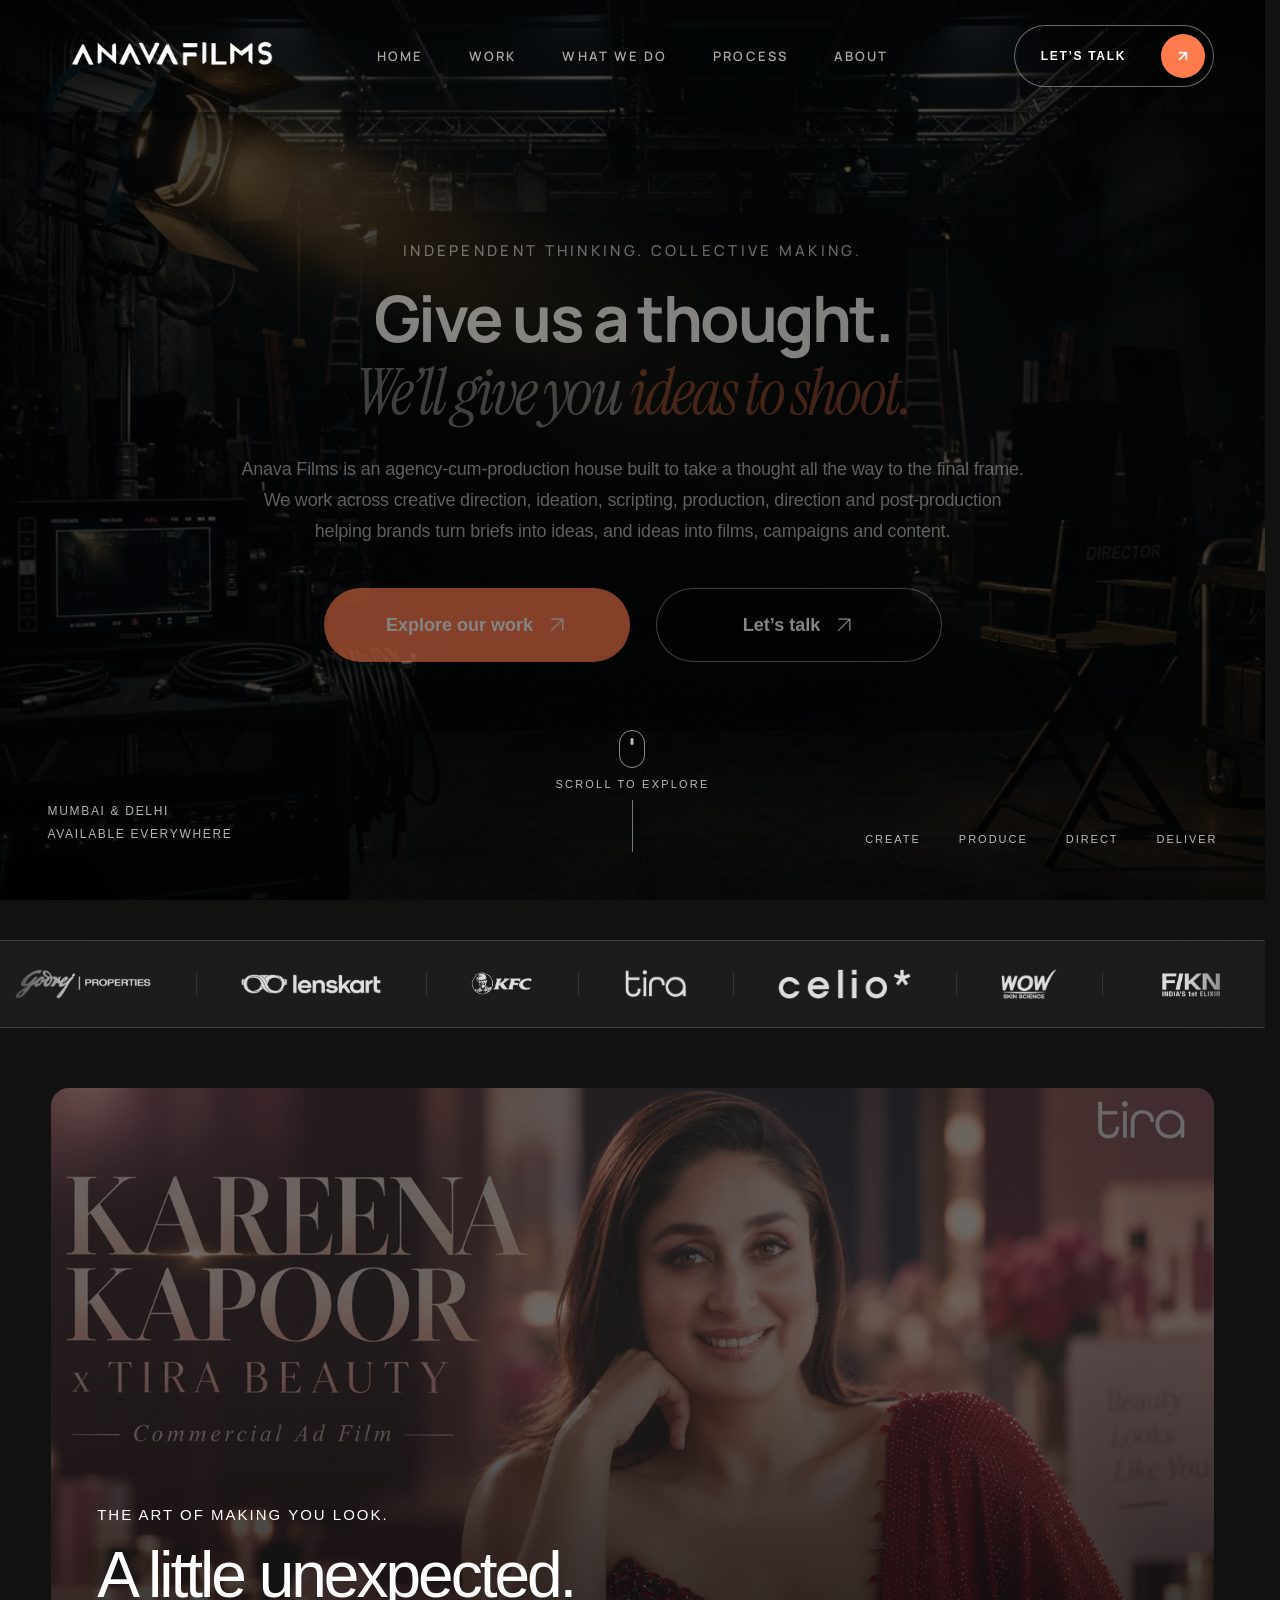
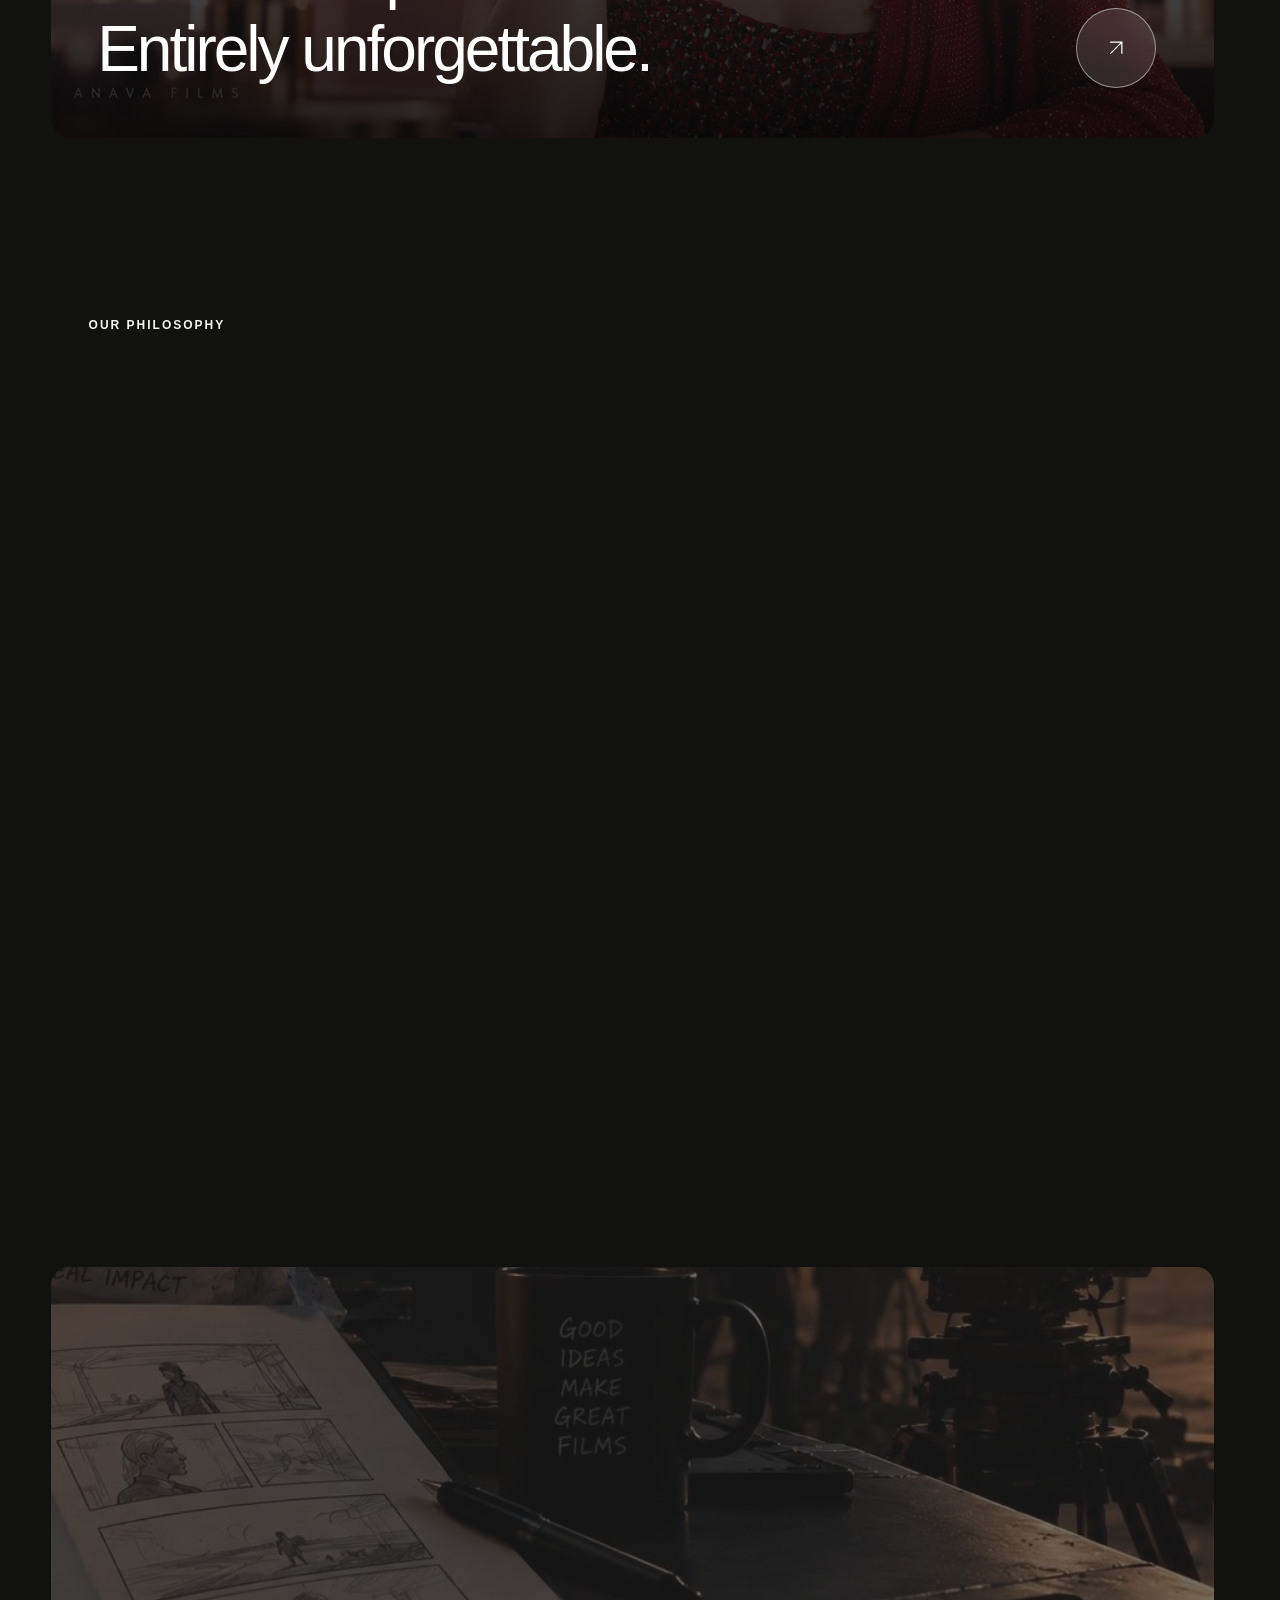
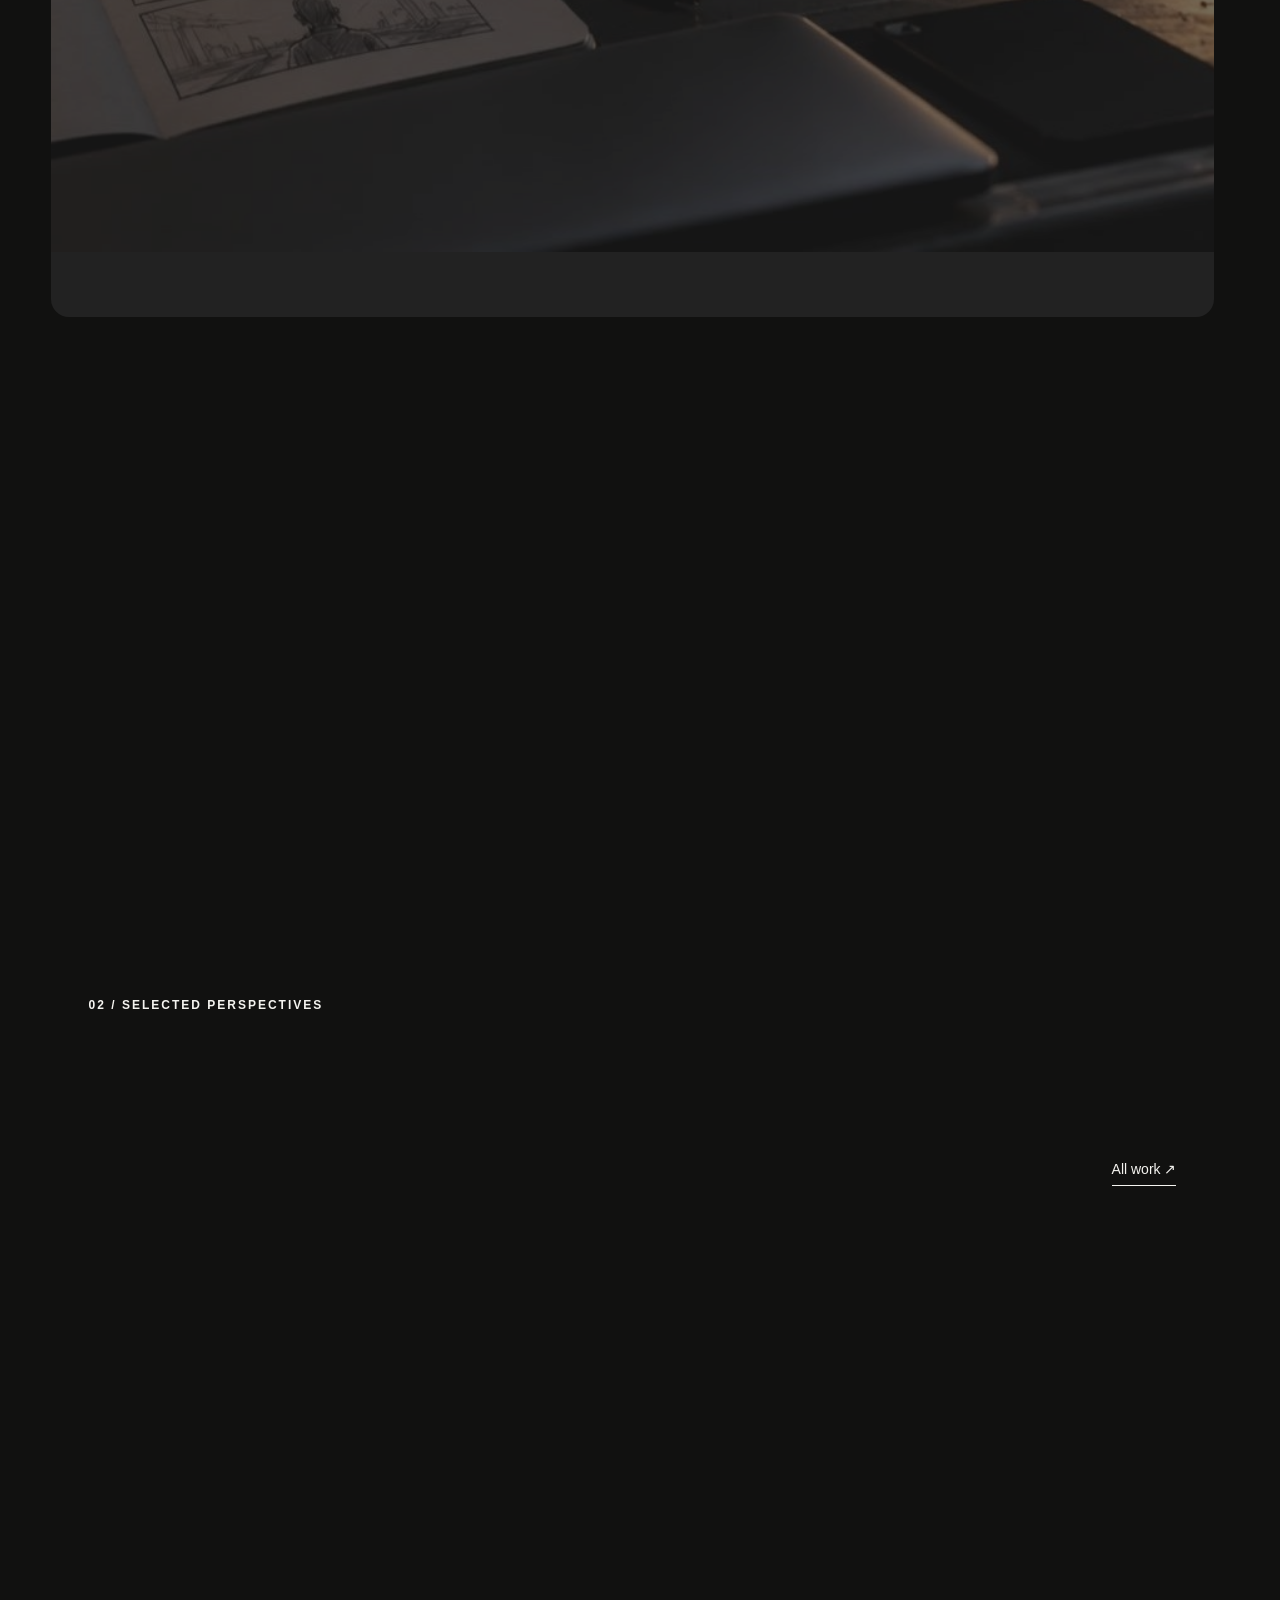
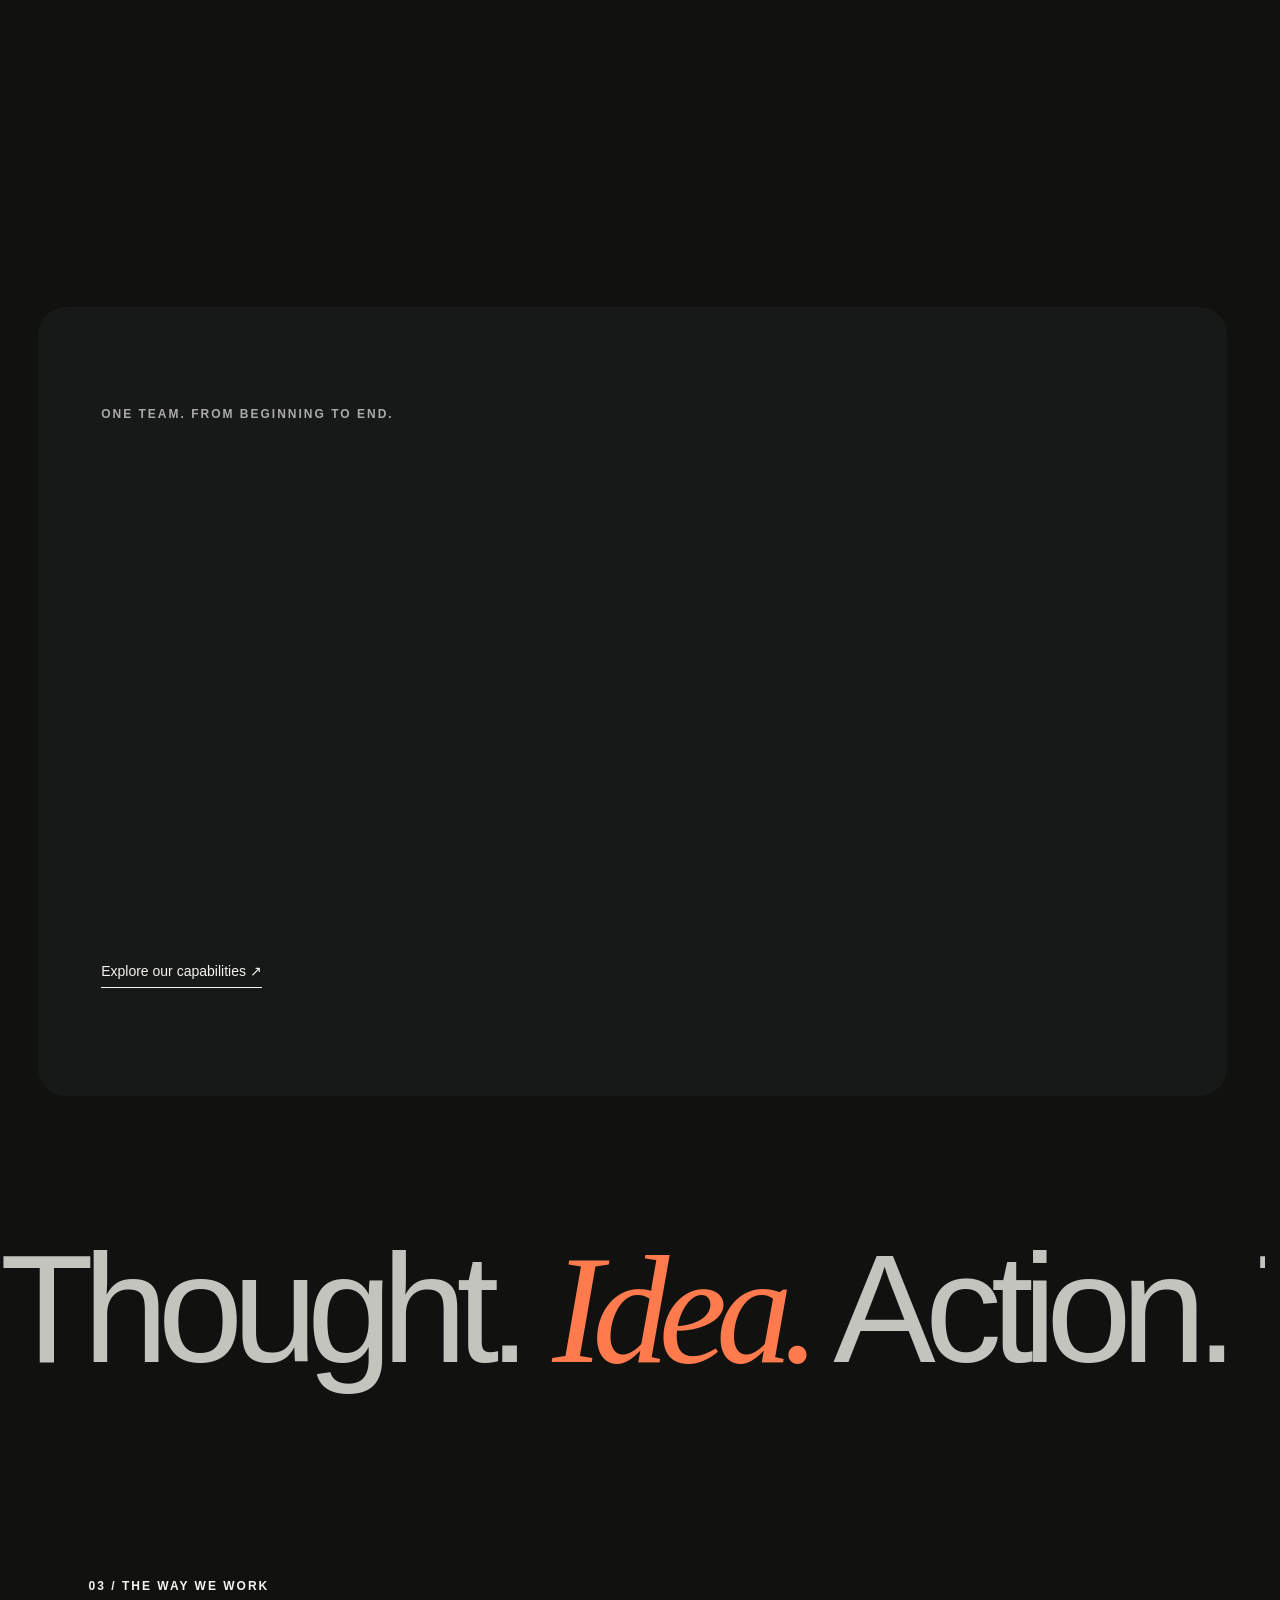
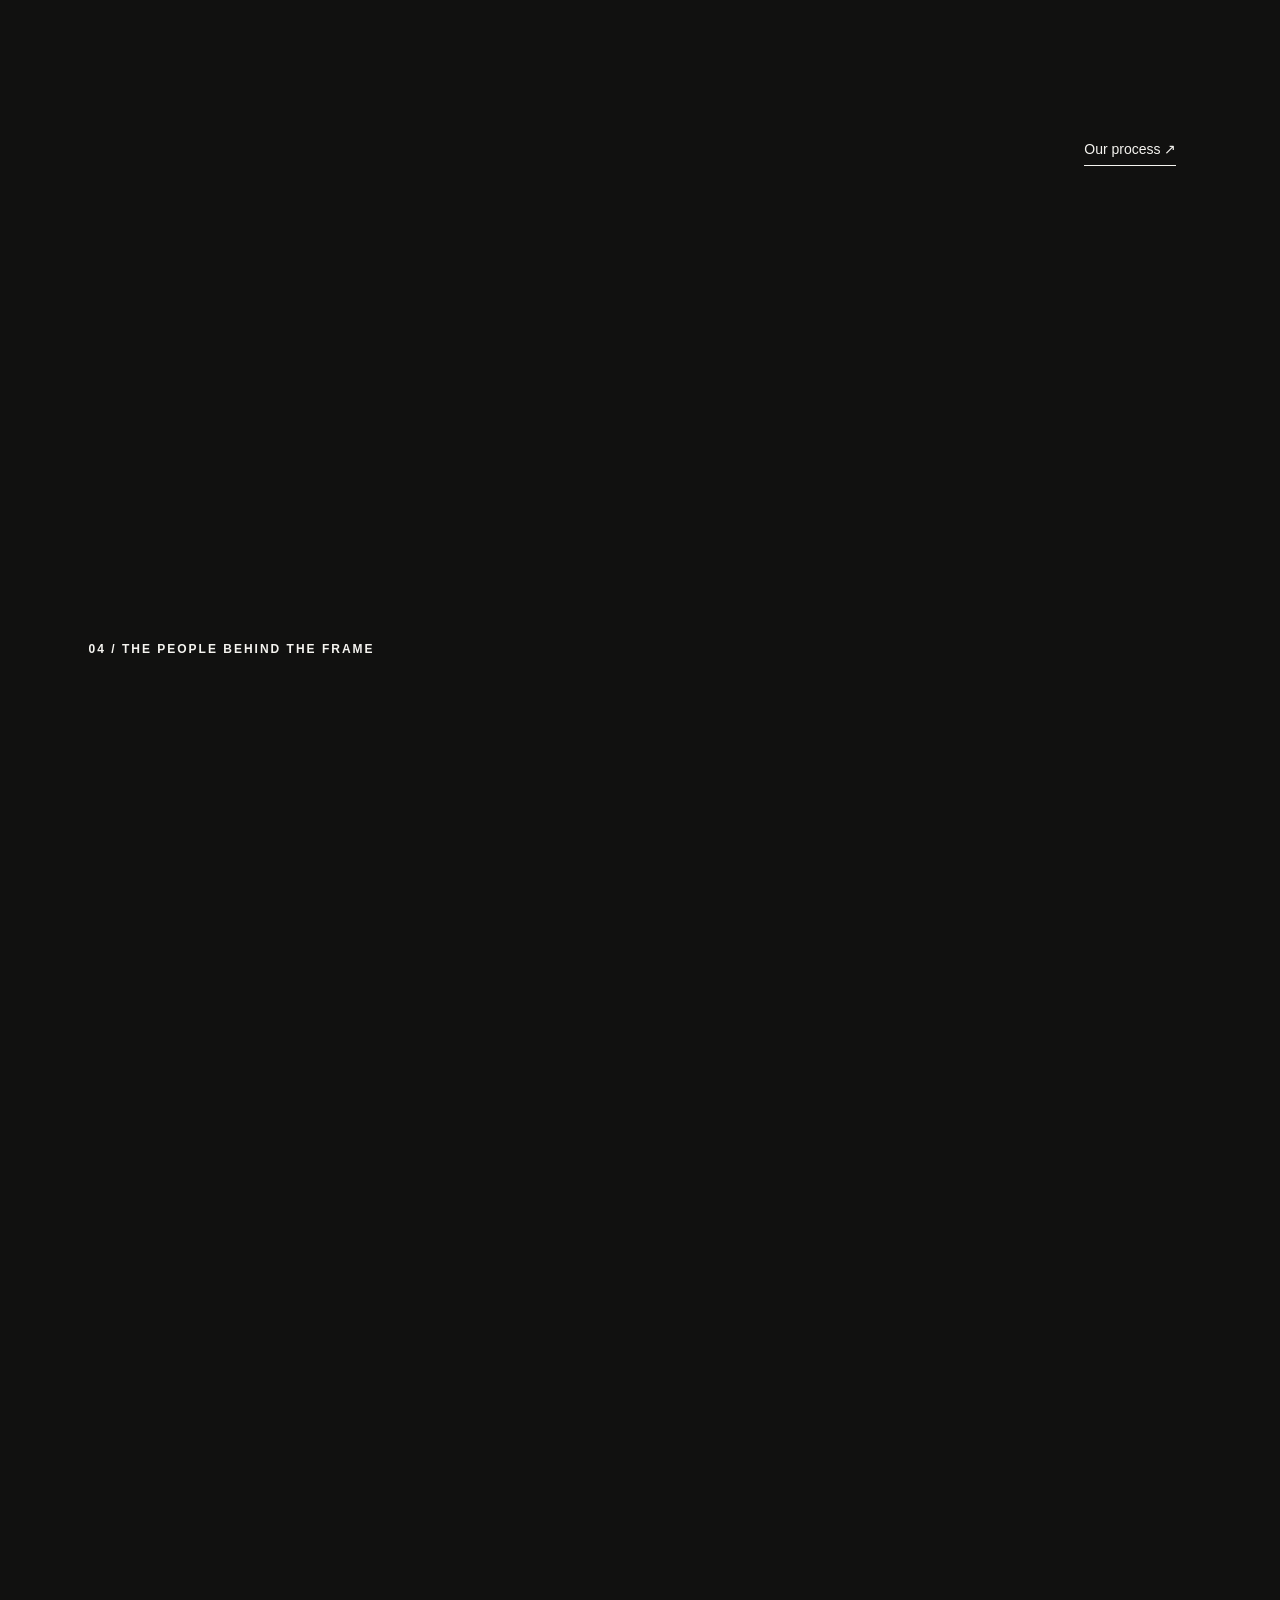
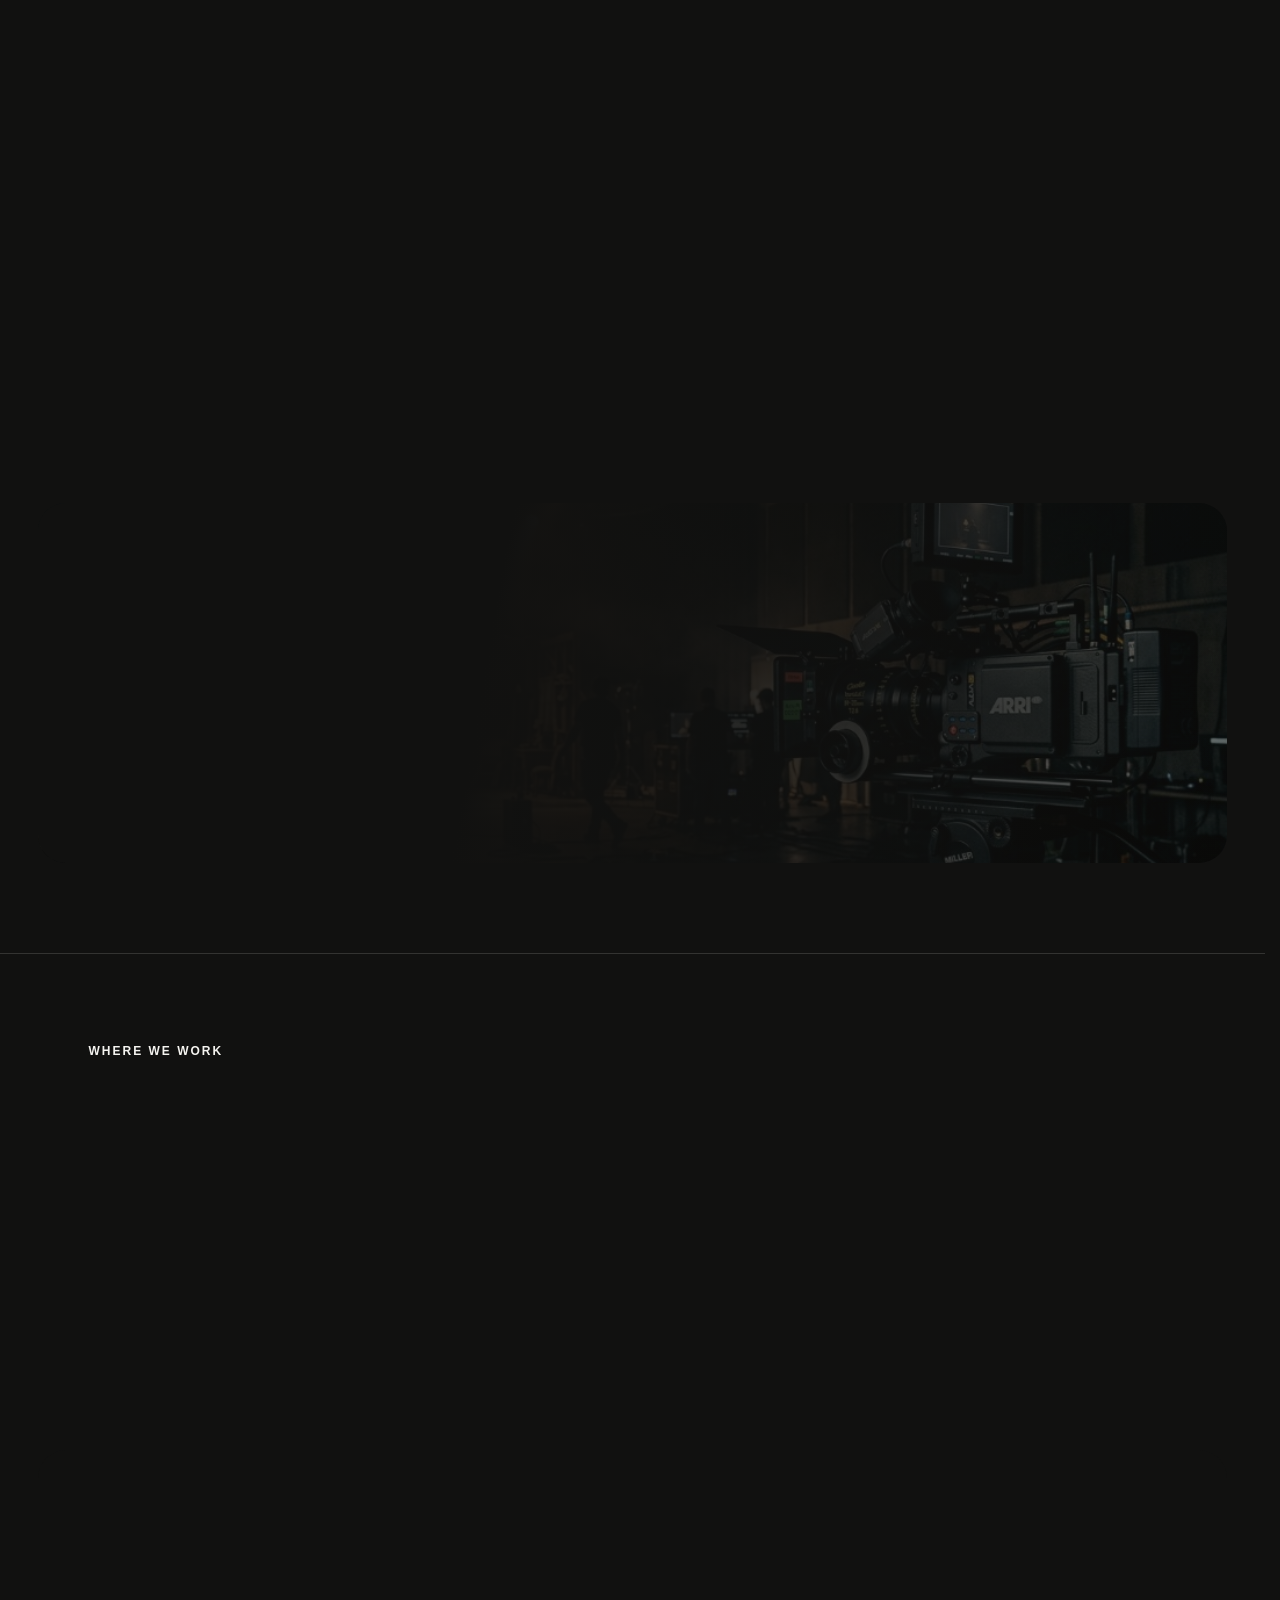
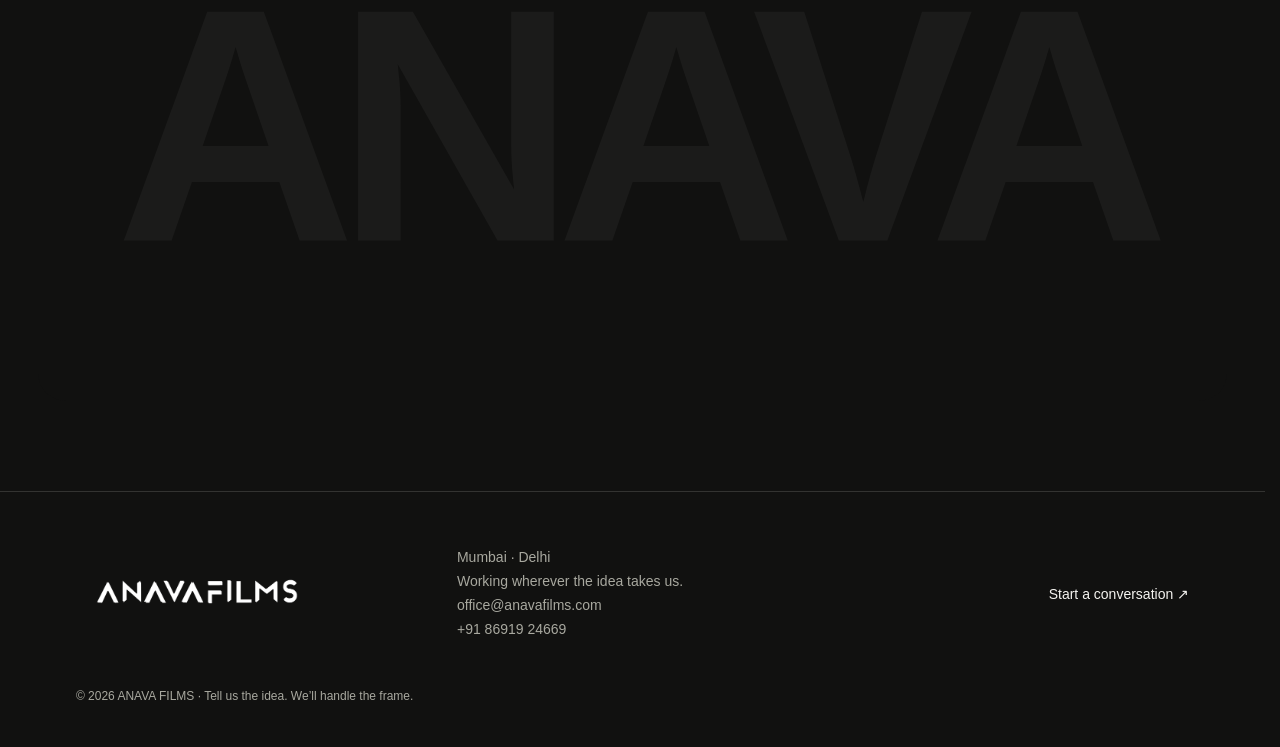
==== commit c52ce1ae: "Redesign homepage hero and header to match cinematic spec Header becomes a transparent, absolute-pos" ====
--- a/index.html
+++ b/index.html
@@ -1,3 +1,3 @@
 <!DOCTYPE html>
-<html lang="en" data-theme="dark"><head><meta http-equiv="Content-Type" content="text/html; charset=UTF-8"><meta name="viewport" content="width=device-width,initial-scale=1"><meta name="description" content="ANAVA FILMS. A creative production house taking thoughts all the way to the final frame."><title>Creative Production — ANAVA FILMS</title><link rel="canonical" href="https://anavafilms.com/"><meta property="og:type" content="website"><meta property="og:site_name" content="ANAVA FILMS"><meta property="og:title" content="Creative Production — ANAVA FILMS"><meta property="og:description" content="ANAVA FILMS. A creative production house taking thoughts all the way to the final frame."><meta property="og:url" content="https://anavafilms.com/"><meta property="og:image" content="https://anavafilms.com/assets/tvc/kareena-kapoor-tira-beauty.jpg"><meta property="og:image:width" content="1920"><meta property="og:image:height" content="960"><meta name="twitter:card" content="summary_large_image"><meta name="twitter:title" content="Creative Production — ANAVA FILMS"><meta name="twitter:description" content="ANAVA FILMS. A creative production house taking thoughts all the way to the final frame."><meta name="twitter:image" content="https://anavafilms.com/assets/tvc/kareena-kapoor-tira-beauty.jpg"><link rel="icon" href="data:image/svg+xml,%3Csvg xmlns=&#39;http://www.w3.org/2000/svg&#39; viewBox=&#39;0 0 32 32&#39;%3E%3Crect width=&#39;32&#39; height=&#39;32&#39; rx=&#39;8&#39; fill=&#39;%23ef5838&#39;/%3E%3Ctext x=&#39;7&#39; y=&#39;25&#39; font-size=&#39;25&#39; fill=&#39;white&#39;%3Ea%3C/text%3E%3C/svg%3E"><link rel="apple-touch-icon" href="./assets/apple-touch-icon.png"><link rel="stylesheet" href="./assets/style.css"><style>#intro-splash{position:fixed;inset:0;z-index:9999;background:#000;display:flex;align-items:center;justify-content:center;overflow:hidden;transition:opacity .6s ease}#intro-splash.intro-hide{opacity:0;pointer-events:none}#intro-splash video{width:100%;height:100%;object-fit:cover}#intro-skip{position:absolute;right:24px;bottom:24px;z-index:10000;padding:10px 20px;font-size:14px;letter-spacing:.02em;color:#fff;background:rgba(255,255,255,.1);border:1px solid rgba(255,255,255,.4);border-radius:999px;cursor:pointer;backdrop-filter:blur(4px)}#intro-skip:hover{background:rgba(255,255,255,.2)}#intro-sound{position:absolute;left:24px;bottom:24px;z-index:10000;width:40px;height:40px;display:flex;align-items:center;justify-content:center;color:#fff;background:rgba(255,255,255,.1);border:1px solid rgba(255,255,255,.4);border-radius:999px;cursor:pointer;backdrop-filter:blur(4px)}#intro-sound:hover{background:rgba(255,255,255,.2)}body.intro-lock{overflow:hidden}header .wordmark{cursor:pointer}</style></head><body><a class="skip-link" href="#app">Skip to content</a><div id="intro-splash"><video id="intro-video" src="./assets/intro/intro.mp4" autoplay muted playsinline></video><button id="intro-sound" type="button" aria-label="Unmute intro" aria-pressed="false"><svg viewBox="0 0 24 24" fill="none" stroke="currentColor" stroke-width="1.6" stroke-linecap="round" stroke-linejoin="round" width="18" height="18"><path d="M11 5 6 9H3v6h3l5 4V5Z"/><line x1="16" y1="9" x2="21" y2="15"/><line x1="21" y1="9" x2="16" y2="15"/></svg></button><button id="intro-skip" type="button" aria-label="Skip intro">Skip</button></div><script>(function(){var KEY="anavaIntroShown";var splash=document.getElementById("intro-splash");var video=document.getElementById("intro-video");var skipBtn=document.getElementById("intro-skip");var soundBtn=document.getElementById("intro-sound");if(!splash)return;var mutedIcon='<svg viewBox="0 0 24 24" fill="none" stroke="currentColor" stroke-width="1.6" stroke-linecap="round" stroke-linejoin="round" width="18" height="18"><path d="M11 5 6 9H3v6h3l5 4V5Z"/><line x1="16" y1="9" x2="21" y2="15"/><line x1="21" y1="9" x2="16" y2="15"/></svg>';var unmutedIcon='<svg viewBox="0 0 24 24" fill="none" stroke="currentColor" stroke-width="1.6" stroke-linecap="round" stroke-linejoin="round" width="18" height="18"><path d="M11 5 6 9H3v6h3l5 4V5Z"/><path d="M15.5 8.5a5 5 0 0 1 0 7"/><path d="M18 6a8.5 8.5 0 0 1 0 12"/></svg>';function setSoundIcon(){if(!soundBtn||!video)return;var muted=video.muted;soundBtn.innerHTML=muted?mutedIcon:unmutedIcon;soundBtn.setAttribute("aria-pressed",String(!muted));soundBtn.setAttribute("aria-label",muted?"Unmute intro":"Mute intro");}if(soundBtn){soundBtn.addEventListener("click",function(){if(!video)return;video.muted=!video.muted;setSoundIcon();});setSoundIcon();}var closing=null;function lockScroll(){document.body.classList.add("intro-lock");}function unlockScroll(){document.body.classList.remove("intro-lock");}function closeSplash(){if(closing)return;try{sessionStorage.setItem(KEY,"1");}catch(e){}splash.classList.add("intro-hide");unlockScroll();closing=setTimeout(function(){closing=null;},650);}function openSplash(){if(closing){clearTimeout(closing);closing=null;}splash.classList.remove("intro-hide");lockScroll();if(!video){closeSplash();return;}video.muted=true;setSoundIcon();try{video.currentTime=0;}catch(e){}var playPromise=video.play();if(playPromise&&typeof playPromise.catch==="function"){playPromise.catch(closeSplash);}}if(video){video.addEventListener("ended",closeSplash);video.addEventListener("error",closeSplash);}if(skipBtn){skipBtn.addEventListener("click",closeSplash);}document.addEventListener("DOMContentLoaded",function(){var headerLogo=document.querySelector("header .wordmark");if(headerLogo){headerLogo.addEventListener("click",function(e){e.preventDefault();openSplash();});}});var alreadyShown=false;try{alreadyShown=!!sessionStorage.getItem(KEY);}catch(e){}if(alreadyShown){splash.classList.add("intro-hide");}else{openSplash();}})();</script><header><a class="wordmark" href="#home" aria-label="Anava home"><img src="./assets/anava_official_logo_white.png" alt="Anava Films" width="1280" height="238"></a><nav aria-label="Main navigation"><a href="#" class="">Home</a><a href="#work" class="">Work</a><a href="#services" class="">What we do</a><a href="#process" class="">Process</a><a href="#about" class="">About</a></nav><a class="nav-cta" href="#contact"><span>LET’S TALK</span><span class="nav-cta-icon" aria-hidden="true"><svg width="12" height="12" viewBox="0 0 24 24" fill="none" stroke="currentColor" stroke-width="2.5" stroke-linecap="round" stroke-linejoin="round"><path d="M7 17L17 7M17 7H7M17 7V17"/></svg></span></a><button class="menu-button" aria-label="Open navigation" aria-expanded="false"><svg width="24" height="24" viewBox="0 0 24 24" fill="none" stroke="currentColor"><path d="M3 8h18M3 16h18"></path></svg></button></header><main id="app" tabindex="-1"><section class="hero"><span class="eyebrow reveal" style="translate: none; rotate: none; scale: none; opacity: 1; transform: translate(0px, 0px);">Independent thinking. Collective making.</span><h1><span class="hero-line">Give us a thought.</span><br><span class="hero-line"><em class="hero-light-em">We’ll give you </em><em>ideas to shoot.</em></span></h1><p class="reveal">Anava Films is an agency-cum-production house built to take a thought all the way to the final frame.<br>We work across creative direction, ideation, scripting, production, direction and post-production<br>helping brands turn briefs into ideas, and ideas into films, campaigns and content.</p><div class="hero-ctas reveal"><a class="pill" href="#work">Explore our work <svg width="20" height="20" viewBox="0 0 24 24" fill="none" stroke="currentColor" stroke-width="1.5" aria-hidden="true"><path d="M5 19 19 5M5 5h14v14"></path></svg></a><a class="pill secondary" href="#contact">Let’s talk <svg width="20" height="20" viewBox="0 0 24 24" fill="none" stroke="currentColor" stroke-width="1.5" aria-hidden="true"><path d="M5 19 19 5M5 5h14v14"></path></svg></a></div><div class="hero-bottom"><span>MUMBAI &amp; DELHI · AVAILABLE EVERYWHERE</span><span>SCROLL TO EXPLORE ↓</span></div></section><section class="logo-marquee-section" aria-label="Brands we work with"><div class="logo-marquee"><div class="logo-marquee-track"><div class="logo-item"><img src="assets/clients/kfc.png" alt="KFC" width="66" height="32"><span class="logo-divider" aria-hidden="true"></span></div><div class="logo-item"><img src="assets/clients/tira.png" alt="Tira Beauty" width="70" height="32"><span class="logo-divider" aria-hidden="true"></span></div><div class="logo-item"><img src="assets/clients/celio.png" alt="Celio" width="142" height="32"><span class="logo-divider" aria-hidden="true"></span></div><div class="logo-item"><img src="assets/clients/wow-skin-science.png" alt="WOW Skin Science" width="60" height="32"><span class="logo-divider" aria-hidden="true"></span></div><div class="logo-item"><img src="assets/clients/fikn.png" alt="FIKN Elixir" width="97" height="32"><span class="logo-divider" aria-hidden="true"></span></div><div class="logo-item"><img src="assets/clients/simplai.png" alt="SimplAI" width="76" height="32"><span class="logo-divider" aria-hidden="true"></span></div><div class="logo-item"><img src="assets/clients/indus-valley.png" alt="Indus Valley" width="97" height="32"><span class="logo-divider" aria-hidden="true"></span></div><div class="logo-item"><img src="assets/clients/green-lotus.png" alt="Green Lotus" width="88" height="32"><span class="logo-divider" aria-hidden="true"></span></div><div class="logo-item" aria-hidden="true"><img src="assets/clients/kfc.png" alt="KFC" width="66" height="32"><span class="logo-divider" aria-hidden="true"></span></div><div class="logo-item" aria-hidden="true"><img src="assets/clients/tira.png" alt="Tira Beauty" width="70" height="32"><span class="logo-divider" aria-hidden="true"></span></div><div class="logo-item" aria-hidden="true"><img src="assets/clients/celio.png" alt="Celio" width="142" height="32"><span class="logo-divider" aria-hidden="true"></span></div><div class="logo-item" aria-hidden="true"><img src="assets/clients/wow-skin-science.png" alt="WOW Skin Science" width="60" height="32"><span class="logo-divider" aria-hidden="true"></span></div><div class="logo-item" aria-hidden="true"><img src="assets/clients/fikn.png" alt="FIKN Elixir" width="97" height="32"><span class="logo-divider" aria-hidden="true"></span></div><div class="logo-item" aria-hidden="true"><img src="assets/clients/simplai.png" alt="SimplAI" width="76" height="32"><span class="logo-divider" aria-hidden="true"></span></div><div class="logo-item" aria-hidden="true"><img src="assets/clients/indus-valley.png" alt="Indus Valley" width="97" height="32"><span class="logo-divider" aria-hidden="true"></span></div><div class="logo-item" aria-hidden="true"><img src="assets/clients/green-lotus.png" alt="Green Lotus" width="88" height="32"><span class="logo-divider" aria-hidden="true"></span></div></div></div></section><section class="film-stage"><div class="film" style="clip-path: inset(0% 5% round 18px);"><img src="./assets/fashion.jpg" alt="Red fashion editorial — sample art direction" fetchpriority="high" width="1600" height="1100" style="translate: none; rotate: none; scale: none; transform: translate(0%, -9.4483%) translate3d(0px, 0px, 0px);"><div class="film-label"><p>THE ART OF MAKING YOU LOOK.</p><h2>A little unexpected.<br>Entirely unforgettable.</h2><span class="sample" style="color:#ccc">Sample visual · Creative direction</span></div><button class="play" data-project="after-hours" aria-label="Explore featured sample project"><svg width="20" height="20" viewBox="0 0 24 24" fill="none" stroke="currentColor" stroke-width="1.5" aria-hidden="true"><path d="M5 19 19 5M5 5h14v14"></path></svg></button></div></section><section class="section intro"><span class="eyebrow">OUR PHILOSOPHY</span><div class="intro-photo reveal"><img src="assets/thinkers-who-make.jpg" alt="Thinkers who make" loading="lazy" width="576" height="720"></div><div><h2 class="reveal">Thinkers who make.<br>Makers who think.</h2><p class="reveal">Anava Films sits somewhere between an agency and a production house. We believe great ideas shouldn’t get lost between the people who think them and the people who make them.</p><p class="reveal">So we bring both sides together. You bring the thought. We build the idea, make the film and deliver the final product.</p><div class="philosophy-process eyebrow reveal">THINK → MAKE → DELIVER</div><a class="pill reveal" href="#work">WATCH THE SHOWREEL 2026</a></div></section><section class="direct-lab scroll-enabled" aria-labelledby="direct-heading"><div class="direct-sticky"><div class="direct-heading"><div><span class="eyebrow">SCROLL TO DIRECT / ANAVA</span><h2 id="direct-heading">You move. <em>The frame follows.</em></h2></div><button class="direct-skip" type="button" data-direct="3">Skip to the final frame ↓</button></div><div class="direct-screen"><img class="direct-raw" src="./assets/fashion.jpg" alt="Sample fashion portrait used to demonstrate a creative treatment" width="1600" height="1100" loading="lazy"><img class="direct-colour" src="./assets/fashion.jpg" alt="" aria-hidden="true" width="1600" height="1100" loading="lazy" style="opacity: 0;"><div class="direct-shade" aria-hidden="true" style="opacity: 0;"></div><div class="direct-bar direct-bar-top" aria-hidden="true" style="translate: none; rotate: none; scale: none; transform: scale(1, 0);"></div><div class="direct-bar direct-bar-bottom" aria-hidden="true" style="translate: none; rotate: none; scale: none; transform: scale(1, 0);"></div><div class="direct-guides" aria-hidden="true" style="opacity: 1;"><span></span><span></span></div><span class="direct-frame-note">ANAVA / FRAME 001</span><div class="direct-type" aria-hidden="true" style="opacity: 0; translate: none; rotate: none; scale: none; transform: translate(0px, 30px);"><span>Ordinary?</span><em>Not today.</em></div><div class="direct-final-credit" aria-hidden="true" style="opacity: 0;">A THOUGHT. AN IDEA. A FRAME.</div><span class="direct-treatment">Illustrative treatment · Sample still</span></div><div class="direct-console"><div class="direct-stage-copy"><h3 id="direct-stage-title">The raw frame.</h3><p id="direct-stage-caption">A starting point. Light, character and possibility.</p></div><div class="direct-chapters" role="group" aria-label="Explore the four creative stages"><button type="button" data-direct="0" aria-pressed="true" class="active"><small>01</small><span>Raw frame</span></button><button type="button" data-direct="1" aria-pressed="false" class=""><small>02</small><span>Colour</span></button><button type="button" data-direct="2" aria-pressed="false" class=""><small>03</small><span>Typography</span></button><button type="button" data-direct="3" aria-pressed="false" class=""><small>04</small><span>Final frame</span></button></div></div><div class="direct-progress" aria-hidden="true"><span style=""></span></div><div class="direct-bottom"><span class="direct-instruction">Scroll through the process, or choose a stage.</span><a href="#contact" id="direct-enquire">Let’s make your next frame ↗</a></div></div></section><section class="section"><div class="section-heading"><div><span class="eyebrow">02 / Selected perspectives</span><h2 class="reveal" style="translate: none; rotate: none; scale: none; opacity: 0; transform: translate(0px, 32px);">Work that stays<br>with you.</h2></div><a class="text-link" href="#work">All work ↗</a></div><div class="grid"><button class="card reveal" data-project="after-hours" aria-label="Explore sample project After hours." style="translate: none; rotate: none; scale: none; opacity: 0; transform: translate(0px, 32px);"><div class="card-image"><img src="./assets/fashion.jpg" alt="Fashion / Editorial — sample creative imagery" loading="lazy" width="1200" height="900" style="translate: none; rotate: none; scale: none; transform: translate(0%, -8%);"><span class="open-arrow"><svg width="20" height="20" viewBox="0 0 24 24" fill="none" stroke="currentColor" stroke-width="1.5" aria-hidden="true"><path d="M5 19 19 5M5 5h14v14"></path></svg></span></div><div class="card-meta"><h3>After hours.</h3><small>Fashion / Editorial</small></div></button><button class="card reveal" data-project="quiet-places" aria-label="Explore sample project A different perspective." style="translate: none; rotate: none; scale: none; opacity: 0; transform: translate(0px, 32px);"><div class="card-image"><img src="./assets/architecture.jpg" alt="Spaces / Brand story — sample creative imagery" loading="lazy" width="1200" height="900" style="translate: none; rotate: none; scale: none; transform: translate(0%, -8%);"><span class="open-arrow"><svg width="20" height="20" viewBox="0 0 24 24" fill="none" stroke="currentColor" stroke-width="1.5" aria-hidden="true"><path d="M5 19 19 5M5 5h14v14"></path></svg></span></div><div class="card-meta"><h3>A different perspective.</h3><small>Spaces / Brand story</small></div></button></div></section><section class="dark"><span class="eyebrow">One team. From beginning to end.</span><div class="service-row reveal" style="translate: none; rotate: none; scale: none; opacity: 0; transform: translate(0px, 32px);"><span class="num">01</span><h3>Think.</h3><p>Creative direction · Ideation &amp; concept development · Scripting · Creative consulting</p></div><div class="service-row reveal" style="translate: none; rotate: none; scale: none; opacity: 0; transform: translate(0px, 32px);"><span class="num">02</span><h3>Make.</h3><p>Production · Direction · Casting · Art direction</p></div><div class="service-row reveal" style="translate: none; rotate: none; scale: none; opacity: 0; transform: translate(0px, 32px);"><span class="num">03</span><h3>Finish.</h3><p>Offline editing · Music &amp; sound · Colour &amp; online · VFX &amp; mastering</p></div><p style="margin-top:35px"><a class="text-link" href="#services">Explore our capabilities ↗</a></p></section><div class="motion-line" aria-hidden="true"><div style="translate: none; rotate: none; scale: none; transform: translate(0px, 0px);">Thought. <em>Idea.</em> Action. Thought. <em>Idea.</em> Action.</div></div><section class="section"><div class="section-heading"><div><span class="eyebrow">03 / The way we work</span><h2 class="reveal" style="translate: none; rotate: none; scale: none; opacity: 0; transform: translate(0px, 32px);">From thought<br>to screen.</h2></div><a class="text-link" href="#process">Our process ↗</a></div><div class="process-list"><article class="process-item reveal" style="translate: none; rotate: none; scale: none; opacity: 0; transform: translate(0px, 32px);"><small>01</small><h3>The thought</h3><p>A brief, a problem, a product. Or simply a thought.</p></article><article class="process-item reveal" style="translate: none; rotate: none; scale: none; opacity: 0; transform: translate(0px, 32px);"><small>02</small><h3>The idea</h3><p>We explore creative directions and find the idea worth making.</p></article><article class="process-item reveal" style="translate: none; rotate: none; scale: none; opacity: 0; transform: translate(0px, 32px);"><small>03</small><h3>The shoot</h3><p>The idea leaves the page. The deck becomes reality.</p></article></div></section><section class="section"><span class="eyebrow">04 / The people behind the frame</span><h2 class="big reveal" style="translate: none; rotate: none; scale: none; opacity: 0; transform: translate(0px, 32px);">Good people.<br>Better together.</h2><div class="people"><article class="person reveal" style="translate: none; rotate: none; scale: none; opacity: 0; transform: translate(0px, 32px);"><span class="initial" aria-hidden="true">jk.</span><h3>Jackson Khatri</h3><small>Founder · Creative Director · Director</small><p>From animation and multimedia to filmmaking, Jackson brings creative thinking and production together. He shapes the thought, finds the idea and stays close to the final frame.</p></article><article class="person reveal" style="translate: none; rotate: none; scale: none; opacity: 0; transform: translate(0px, 32px);"><span class="initial" aria-hidden="true">ak.</span><h3>Anjan Khatri</h3><small>Producer</small><p>Anjan brings structure to ambition. Working across production and execution, he helps turn creative ideas into organised, thoughtful productions.</p></article></div></section></main><footer><a class="wordmark" href="#home"><img src="./assets/anava_official_logo_white.png" alt="Anava Films" width="1280" height="238"></a><p>Mumbai · Delhi<br>Working wherever the idea takes us.<br><a href="mailto:office@anavafilms.com">office@anavafilms.com</a><br><a href="tel:+918691924669">+91 86919 24669</a></p><a href="#contact">Start a conversation ↗</a><small>© 2026 ANAVA FILMS · Tell us the idea. We’ll handle the frame.</small></footer><dialog id="project" aria-labelledby="project-title"><button class="close" aria-label="Close project">×</button><div id="project-content"></div></dialog><dialog id="lightbox" class="lightbox"><button class="close" id="lightbox-close" aria-label="Close image">×</button><img id="lightbox-image" alt=""></dialog><script src="./assets/lenis.min.js"></script><script src="./assets/gsap.min.js"></script><script src="./assets/scrolltrigger.min.js"></script><script src="./assets/content.js"></script><script src="./assets/thought.js"></script><script src="./assets/app.js"></script>
+<html lang="en" data-theme="dark"><head><meta http-equiv="Content-Type" content="text/html; charset=UTF-8"><meta name="viewport" content="width=device-width,initial-scale=1"><meta name="description" content="ANAVA FILMS. A creative production house taking thoughts all the way to the final frame."><title>Creative Production — ANAVA FILMS</title><link rel="canonical" href="https://anavafilms.com/"><meta property="og:type" content="website"><meta property="og:site_name" content="ANAVA FILMS"><meta property="og:title" content="Creative Production — ANAVA FILMS"><meta property="og:description" content="ANAVA FILMS. A creative production house taking thoughts all the way to the final frame."><meta property="og:url" content="https://anavafilms.com/"><meta property="og:image" content="https://anavafilms.com/assets/tvc/kareena-kapoor-tira-beauty.jpg"><meta property="og:image:width" content="1920"><meta property="og:image:height" content="960"><meta name="twitter:card" content="summary_large_image"><meta name="twitter:title" content="Creative Production — ANAVA FILMS"><meta name="twitter:description" content="ANAVA FILMS. A creative production house taking thoughts all the way to the final frame."><meta name="twitter:image" content="https://anavafilms.com/assets/tvc/kareena-kapoor-tira-beauty.jpg"><link rel="icon" href="data:image/svg+xml,%3Csvg xmlns=&#39;http://www.w3.org/2000/svg&#39; viewBox=&#39;0 0 32 32&#39;%3E%3Crect width=&#39;32&#39; height=&#39;32&#39; rx=&#39;8&#39; fill=&#39;%23ef5838&#39;/%3E%3Ctext x=&#39;7&#39; y=&#39;25&#39; font-size=&#39;25&#39; fill=&#39;white&#39;%3Ea%3C/text%3E%3C/svg%3E"><link rel="apple-touch-icon" href="./assets/apple-touch-icon.png"><link rel="preconnect" href="https://fonts.googleapis.com"><link rel="preconnect" href="https://fonts.gstatic.com" crossorigin><link rel="stylesheet" href="https://fonts.googleapis.com/css2?family=Manrope:wght@500;600;700;800&family=Instrument+Serif:ital@0;1&display=swap"><link rel="stylesheet" href="./assets/style.css"><style>#intro-splash{position:fixed;inset:0;z-index:9999;background:#000;display:flex;align-items:center;justify-content:center;overflow:hidden;transition:opacity .6s ease}#intro-splash.intro-hide{opacity:0;pointer-events:none}#intro-splash video{width:100%;height:100%;object-fit:cover}#intro-skip{position:absolute;right:24px;bottom:24px;z-index:10000;padding:10px 20px;font-size:14px;letter-spacing:.02em;color:#fff;background:rgba(255,255,255,.1);border:1px solid rgba(255,255,255,.4);border-radius:999px;cursor:pointer;backdrop-filter:blur(4px)}#intro-skip:hover{background:rgba(255,255,255,.2)}#intro-sound{position:absolute;left:24px;bottom:24px;z-index:10000;width:40px;height:40px;display:flex;align-items:center;justify-content:center;color:#fff;background:rgba(255,255,255,.1);border:1px solid rgba(255,255,255,.4);border-radius:999px;cursor:pointer;backdrop-filter:blur(4px)}#intro-sound:hover{background:rgba(255,255,255,.2)}body.intro-lock{overflow:hidden}header .wordmark{cursor:pointer}</style></head><body><a class="skip-link" href="#app">Skip to content</a><div id="intro-splash"><video id="intro-video" src="./assets/intro/intro.mp4" autoplay muted playsinline></video><button id="intro-sound" type="button" aria-label="Unmute intro" aria-pressed="false"><svg viewBox="0 0 24 24" fill="none" stroke="currentColor" stroke-width="1.6" stroke-linecap="round" stroke-linejoin="round" width="18" height="18"><path d="M11 5 6 9H3v6h3l5 4V5Z"/><line x1="16" y1="9" x2="21" y2="15"/><line x1="21" y1="9" x2="16" y2="15"/></svg></button><button id="intro-skip" type="button" aria-label="Skip intro">Skip</button></div><script>(function(){var KEY="anavaIntroShown";var splash=document.getElementById("intro-splash");var video=document.getElementById("intro-video");var skipBtn=document.getElementById("intro-skip");var soundBtn=document.getElementById("intro-sound");if(!splash)return;var mutedIcon='<svg viewBox="0 0 24 24" fill="none" stroke="currentColor" stroke-width="1.6" stroke-linecap="round" stroke-linejoin="round" width="18" height="18"><path d="M11 5 6 9H3v6h3l5 4V5Z"/><line x1="16" y1="9" x2="21" y2="15"/><line x1="21" y1="9" x2="16" y2="15"/></svg>';var unmutedIcon='<svg viewBox="0 0 24 24" fill="none" stroke="currentColor" stroke-width="1.6" stroke-linecap="round" stroke-linejoin="round" width="18" height="18"><path d="M11 5 6 9H3v6h3l5 4V5Z"/><path d="M15.5 8.5a5 5 0 0 1 0 7"/><path d="M18 6a8.5 8.5 0 0 1 0 12"/></svg>';function setSoundIcon(){if(!soundBtn||!video)return;var muted=video.muted;soundBtn.innerHTML=muted?mutedIcon:unmutedIcon;soundBtn.setAttribute("aria-pressed",String(!muted));soundBtn.setAttribute("aria-label",muted?"Unmute intro":"Mute intro");}if(soundBtn){soundBtn.addEventListener("click",function(){if(!video)return;video.muted=!video.muted;setSoundIcon();});setSoundIcon();}var closing=null;function lockScroll(){document.body.classList.add("intro-lock");}function unlockScroll(){document.body.classList.remove("intro-lock");}function closeSplash(){if(closing)return;try{sessionStorage.setItem(KEY,"1");}catch(e){}splash.classList.add("intro-hide");unlockScroll();closing=setTimeout(function(){closing=null;},650);}function openSplash(){if(closing){clearTimeout(closing);closing=null;}splash.classList.remove("intro-hide");lockScroll();if(!video){closeSplash();return;}video.muted=true;setSoundIcon();try{video.currentTime=0;}catch(e){}var playPromise=video.play();if(playPromise&&typeof playPromise.catch==="function"){playPromise.catch(closeSplash);}}if(video){video.addEventListener("ended",closeSplash);video.addEventListener("error",closeSplash);}if(skipBtn){skipBtn.addEventListener("click",closeSplash);}document.addEventListener("DOMContentLoaded",function(){var headerLogo=document.querySelector("header .wordmark");if(headerLogo){headerLogo.addEventListener("click",function(e){e.preventDefault();openSplash();});}});var alreadyShown=false;try{alreadyShown=!!sessionStorage.getItem(KEY);}catch(e){}if(alreadyShown){splash.classList.add("intro-hide");}else{openSplash();}})();</script><header><a class="wordmark" href="#home" aria-label="Anava home"><img src="./assets/anava_official_logo_white.png" alt="Anava Films" width="1280" height="238"></a><nav aria-label="Main navigation"><a href="#" class="">Home</a><a href="#work" class="">Work</a><a href="#services" class="">What we do</a><a href="#process" class="">Process</a><a href="#about" class="">About</a></nav><div class="header-right"><a class="nav-cta" href="#contact"><span>LET’S TALK</span><span class="nav-cta-icon" aria-hidden="true"><svg width="12" height="12" viewBox="0 0 24 24" fill="none" stroke="currentColor" stroke-width="2.5" stroke-linecap="round" stroke-linejoin="round"><path d="M7 17L17 7M17 7H7M17 7V17"/></svg></span></a><button class="menu-button" aria-label="Open navigation" aria-expanded="false"><svg width="24" height="24" viewBox="0 0 24 24" fill="none" stroke="currentColor"><path d="M3 8h18M3 16h18"></path></svg></button></div></header><main id="app" tabindex="-1"><section class="hero"><span class="eyebrow reveal" style="translate: none; rotate: none; scale: none; opacity: 1; transform: translate(0px, 0px);">Independent thinking. Collective making.</span><h1><span class="hero-line">Give us a thought.</span><br><span class="hero-line"><em class="hero-light-em">We’ll give you </em><em>ideas to shoot.</em></span></h1><p class="reveal">Anava Films is an agency-cum-production house built to take a thought all the way to the final frame.<br>We work across creative direction, ideation, scripting, production, direction and post-production<br>helping brands turn briefs into ideas, and ideas into films, campaigns and content.</p><div class="hero-ctas reveal"><a class="pill" href="#work">Explore our work <svg width="20" height="20" viewBox="0 0 24 24" fill="none" stroke="currentColor" stroke-width="1.5" aria-hidden="true"><path d="M5 19 19 5M5 5h14v14"></path></svg></a><a class="pill secondary" href="#contact">Let’s talk <svg width="20" height="20" viewBox="0 0 24 24" fill="none" stroke="currentColor" stroke-width="1.5" aria-hidden="true"><path d="M5 19 19 5M5 5h14v14"></path></svg></a></div><div class="hero-bottom"><span>MUMBAI &amp; DELHI · AVAILABLE EVERYWHERE</span><span>SCROLL TO EXPLORE ↓</span></div></section><section class="logo-marquee-section" aria-label="Brands we work with"><div class="logo-marquee"><div class="logo-marquee-track"><div class="logo-item"><img src="assets/clients/kfc.png" alt="KFC" width="66" height="32"><span class="logo-divider" aria-hidden="true"></span></div><div class="logo-item"><img src="assets/clients/tira.png" alt="Tira Beauty" width="70" height="32"><span class="logo-divider" aria-hidden="true"></span></div><div class="logo-item"><img src="assets/clients/celio.png" alt="Celio" width="142" height="32"><span class="logo-divider" aria-hidden="true"></span></div><div class="logo-item"><img src="assets/clients/wow-skin-science.png" alt="WOW Skin Science" width="60" height="32"><span class="logo-divider" aria-hidden="true"></span></div><div class="logo-item"><img src="assets/clients/fikn.png" alt="FIKN Elixir" width="97" height="32"><span class="logo-divider" aria-hidden="true"></span></div><div class="logo-item"><img src="assets/clients/simplai.png" alt="SimplAI" width="76" height="32"><span class="logo-divider" aria-hidden="true"></span></div><div class="logo-item"><img src="assets/clients/indus-valley.png" alt="Indus Valley" width="97" height="32"><span class="logo-divider" aria-hidden="true"></span></div><div class="logo-item"><img src="assets/clients/green-lotus.png" alt="Green Lotus" width="88" height="32"><span class="logo-divider" aria-hidden="true"></span></div><div class="logo-item" aria-hidden="true"><img src="assets/clients/kfc.png" alt="KFC" width="66" height="32"><span class="logo-divider" aria-hidden="true"></span></div><div class="logo-item" aria-hidden="true"><img src="assets/clients/tira.png" alt="Tira Beauty" width="70" height="32"><span class="logo-divider" aria-hidden="true"></span></div><div class="logo-item" aria-hidden="true"><img src="assets/clients/celio.png" alt="Celio" width="142" height="32"><span class="logo-divider" aria-hidden="true"></span></div><div class="logo-item" aria-hidden="true"><img src="assets/clients/wow-skin-science.png" alt="WOW Skin Science" width="60" height="32"><span class="logo-divider" aria-hidden="true"></span></div><div class="logo-item" aria-hidden="true"><img src="assets/clients/fikn.png" alt="FIKN Elixir" width="97" height="32"><span class="logo-divider" aria-hidden="true"></span></div><div class="logo-item" aria-hidden="true"><img src="assets/clients/simplai.png" alt="SimplAI" width="76" height="32"><span class="logo-divider" aria-hidden="true"></span></div><div class="logo-item" aria-hidden="true"><img src="assets/clients/indus-valley.png" alt="Indus Valley" width="97" height="32"><span class="logo-divider" aria-hidden="true"></span></div><div class="logo-item" aria-hidden="true"><img src="assets/clients/green-lotus.png" alt="Green Lotus" width="88" height="32"><span class="logo-divider" aria-hidden="true"></span></div></div></div></section><section class="film-stage"><div class="film" style="clip-path: inset(0% 5% round 18px);"><img src="./assets/fashion.jpg" alt="Red fashion editorial — sample art direction" fetchpriority="high" width="1600" height="1100" style="translate: none; rotate: none; scale: none; transform: translate(0%, -9.4483%) translate3d(0px, 0px, 0px);"><div class="film-label"><p>THE ART OF MAKING YOU LOOK.</p><h2>A little unexpected.<br>Entirely unforgettable.</h2><span class="sample" style="color:#ccc">Sample visual · Creative direction</span></div><button class="play" data-project="after-hours" aria-label="Explore featured sample project"><svg width="20" height="20" viewBox="0 0 24 24" fill="none" stroke="currentColor" stroke-width="1.5" aria-hidden="true"><path d="M5 19 19 5M5 5h14v14"></path></svg></button></div></section><section class="section intro"><span class="eyebrow">OUR PHILOSOPHY</span><div class="intro-photo reveal"><img src="assets/thinkers-who-make.jpg" alt="Thinkers who make" loading="lazy" width="576" height="720"></div><div><h2 class="reveal">Thinkers who make.<br>Makers who think.</h2><p class="reveal">Anava Films sits somewhere between an agency and a production house. We believe great ideas shouldn’t get lost between the people who think them and the people who make them.</p><p class="reveal">So we bring both sides together. You bring the thought. We build the idea, make the film and deliver the final product.</p><div class="philosophy-process eyebrow reveal">THINK → MAKE → DELIVER</div><a class="pill reveal" href="#work">WATCH THE SHOWREEL 2026</a></div></section><section class="direct-lab scroll-enabled" aria-labelledby="direct-heading"><div class="direct-sticky"><div class="direct-heading"><div><span class="eyebrow">SCROLL TO DIRECT / ANAVA</span><h2 id="direct-heading">You move. <em>The frame follows.</em></h2></div><button class="direct-skip" type="button" data-direct="3">Skip to the final frame ↓</button></div><div class="direct-screen"><img class="direct-raw" src="./assets/fashion.jpg" alt="Sample fashion portrait used to demonstrate a creative treatment" width="1600" height="1100" loading="lazy"><img class="direct-colour" src="./assets/fashion.jpg" alt="" aria-hidden="true" width="1600" height="1100" loading="lazy" style="opacity: 0;"><div class="direct-shade" aria-hidden="true" style="opacity: 0;"></div><div class="direct-bar direct-bar-top" aria-hidden="true" style="translate: none; rotate: none; scale: none; transform: scale(1, 0);"></div><div class="direct-bar direct-bar-bottom" aria-hidden="true" style="translate: none; rotate: none; scale: none; transform: scale(1, 0);"></div><div class="direct-guides" aria-hidden="true" style="opacity: 1;"><span></span><span></span></div><span class="direct-frame-note">ANAVA / FRAME 001</span><div class="direct-type" aria-hidden="true" style="opacity: 0; translate: none; rotate: none; scale: none; transform: translate(0px, 30px);"><span>Ordinary?</span><em>Not today.</em></div><div class="direct-final-credit" aria-hidden="true" style="opacity: 0;">A THOUGHT. AN IDEA. A FRAME.</div><span class="direct-treatment">Illustrative treatment · Sample still</span></div><div class="direct-console"><div class="direct-stage-copy"><h3 id="direct-stage-title">The raw frame.</h3><p id="direct-stage-caption">A starting point. Light, character and possibility.</p></div><div class="direct-chapters" role="group" aria-label="Explore the four creative stages"><button type="button" data-direct="0" aria-pressed="true" class="active"><small>01</small><span>Raw frame</span></button><button type="button" data-direct="1" aria-pressed="false" class=""><small>02</small><span>Colour</span></button><button type="button" data-direct="2" aria-pressed="false" class=""><small>03</small><span>Typography</span></button><button type="button" data-direct="3" aria-pressed="false" class=""><small>04</small><span>Final frame</span></button></div></div><div class="direct-progress" aria-hidden="true"><span style=""></span></div><div class="direct-bottom"><span class="direct-instruction">Scroll through the process, or choose a stage.</span><a href="#contact" id="direct-enquire">Let’s make your next frame ↗</a></div></div></section><section class="section"><div class="section-heading"><div><span class="eyebrow">02 / Selected perspectives</span><h2 class="reveal" style="translate: none; rotate: none; scale: none; opacity: 0; transform: translate(0px, 32px);">Work that stays<br>with you.</h2></div><a class="text-link" href="#work">All work ↗</a></div><div class="grid"><button class="card reveal" data-project="after-hours" aria-label="Explore sample project After hours." style="translate: none; rotate: none; scale: none; opacity: 0; transform: translate(0px, 32px);"><div class="card-image"><img src="./assets/fashion.jpg" alt="Fashion / Editorial — sample creative imagery" loading="lazy" width="1200" height="900" style="translate: none; rotate: none; scale: none; transform: translate(0%, -8%);"><span class="open-arrow"><svg width="20" height="20" viewBox="0 0 24 24" fill="none" stroke="currentColor" stroke-width="1.5" aria-hidden="true"><path d="M5 19 19 5M5 5h14v14"></path></svg></span></div><div class="card-meta"><h3>After hours.</h3><small>Fashion / Editorial</small></div></button><button class="card reveal" data-project="quiet-places" aria-label="Explore sample project A different perspective." style="translate: none; rotate: none; scale: none; opacity: 0; transform: translate(0px, 32px);"><div class="card-image"><img src="./assets/architecture.jpg" alt="Spaces / Brand story — sample creative imagery" loading="lazy" width="1200" height="900" style="translate: none; rotate: none; scale: none; transform: translate(0%, -8%);"><span class="open-arrow"><svg width="20" height="20" viewBox="0 0 24 24" fill="none" stroke="currentColor" stroke-width="1.5" aria-hidden="true"><path d="M5 19 19 5M5 5h14v14"></path></svg></span></div><div class="card-meta"><h3>A different perspective.</h3><small>Spaces / Brand story</small></div></button></div></section><section class="dark"><span class="eyebrow">One team. From beginning to end.</span><div class="service-row reveal" style="translate: none; rotate: none; scale: none; opacity: 0; transform: translate(0px, 32px);"><span class="num">01</span><h3>Think.</h3><p>Creative direction · Ideation &amp; concept development · Scripting · Creative consulting</p></div><div class="service-row reveal" style="translate: none; rotate: none; scale: none; opacity: 0; transform: translate(0px, 32px);"><span class="num">02</span><h3>Make.</h3><p>Production · Direction · Casting · Art direction</p></div><div class="service-row reveal" style="translate: none; rotate: none; scale: none; opacity: 0; transform: translate(0px, 32px);"><span class="num">03</span><h3>Finish.</h3><p>Offline editing · Music &amp; sound · Colour &amp; online · VFX &amp; mastering</p></div><p style="margin-top:35px"><a class="text-link" href="#services">Explore our capabilities ↗</a></p></section><div class="motion-line" aria-hidden="true"><div style="translate: none; rotate: none; scale: none; transform: translate(0px, 0px);">Thought. <em>Idea.</em> Action. Thought. <em>Idea.</em> Action.</div></div><section class="section"><div class="section-heading"><div><span class="eyebrow">03 / The way we work</span><h2 class="reveal" style="translate: none; rotate: none; scale: none; opacity: 0; transform: translate(0px, 32px);">From thought<br>to screen.</h2></div><a class="text-link" href="#process">Our process ↗</a></div><div class="process-list"><article class="process-item reveal" style="translate: none; rotate: none; scale: none; opacity: 0; transform: translate(0px, 32px);"><small>01</small><h3>The thought</h3><p>A brief, a problem, a product. Or simply a thought.</p></article><article class="process-item reveal" style="translate: none; rotate: none; scale: none; opacity: 0; transform: translate(0px, 32px);"><small>02</small><h3>The idea</h3><p>We explore creative directions and find the idea worth making.</p></article><article class="process-item reveal" style="translate: none; rotate: none; scale: none; opacity: 0; transform: translate(0px, 32px);"><small>03</small><h3>The shoot</h3><p>The idea leaves the page. The deck becomes reality.</p></article></div></section><section class="section"><span class="eyebrow">04 / The people behind the frame</span><h2 class="big reveal" style="translate: none; rotate: none; scale: none; opacity: 0; transform: translate(0px, 32px);">Good people.<br>Better together.</h2><div class="people"><article class="person reveal" style="translate: none; rotate: none; scale: none; opacity: 0; transform: translate(0px, 32px);"><span class="initial" aria-hidden="true">jk.</span><h3>Jackson Khatri</h3><small>Founder · Creative Director · Director</small><p>From animation and multimedia to filmmaking, Jackson brings creative thinking and production together. He shapes the thought, finds the idea and stays close to the final frame.</p></article><article class="person reveal" style="translate: none; rotate: none; scale: none; opacity: 0; transform: translate(0px, 32px);"><span class="initial" aria-hidden="true">ak.</span><h3>Anjan Khatri</h3><small>Producer</small><p>Anjan brings structure to ambition. Working across production and execution, he helps turn creative ideas into organised, thoughtful productions.</p></article></div></section></main><footer><a class="wordmark" href="#home"><img src="./assets/anava_official_logo_white.png" alt="Anava Films" width="1280" height="238"></a><p>Mumbai · Delhi<br>Working wherever the idea takes us.<br><a href="mailto:office@anavafilms.com">office@anavafilms.com</a><br><a href="tel:+918691924669">+91 86919 24669</a></p><a href="#contact">Start a conversation ↗</a><small>© 2026 ANAVA FILMS · Tell us the idea. We’ll handle the frame.</small></footer><dialog id="project" aria-labelledby="project-title"><button class="close" aria-label="Close project">×</button><div id="project-content"></div></dialog><dialog id="lightbox" class="lightbox"><button class="close" id="lightbox-close" aria-label="Close image">×</button><img id="lightbox-image" alt=""></dialog><script src="./assets/lenis.min.js"></script><script src="./assets/gsap.min.js"></script><script src="./assets/scrolltrigger.min.js"></script><script src="./assets/content.js"></script><script src="./assets/thought.js"></script><script src="./assets/app.js"></script>
 </body></html>
--- a/assets/style.css
+++ b/assets/style.css
@@ -1,15 +1,18 @@
 :root{--bg:#f7f7f5;--ink:#171717;--muted:#737373;--accent:#ee593c;--line:#dededb;--surface:#eeeee9;--surface-2:#e4e4e0;--border:#d7d7d2;--header-bg:rgba(247,247,245,.88);--card-fg:#171717;--glass:rgba(255,255,255,.55);--glass-border:rgba(23,20,16,.1)}
-[data-theme="dark"]{--bg:#111110;--ink:#f5f4f0;--muted:#a8a89f;--accent:#ff7a4d;--line:#333331;--surface:#1c1c1a;--surface-2:#242422;--border:#3a3a37;--header-bg:rgba(17,17,16,.85);--card-fg:#f5f4f0;--glass:rgba(255,255,255,.08);--glass-border:rgba(255,255,255,.15)}*{box-sizing:border-box}html{scroll-behavior:smooth;scroll-padding-top:110px;scrollbar-gutter:stable;overflow-x:hidden}body{margin:0;background:var(--bg);color:var(--ink);font-family:-apple-system,BlinkMacSystemFont,'Helvetica Neue',Arial,sans-serif;-webkit-font-smoothing:antialiased;overflow-x:hidden}a{color:inherit;text-decoration:none}button,input,textarea{font:inherit}button,a{-webkit-tap-highlight-color:transparent}button{cursor:pointer}button:focus-visible,a:focus-visible,input:focus-visible,textarea:focus-visible{outline:3px solid var(--accent);outline-offset:5px}header{height:76px;display:flex;align-items:center;justify-content:space-between;padding:0 32px;position:sticky;top:16px;z-index:20;width:calc(100% - 32px);max-width:1380px;margin:16px auto 0;border-radius:999px;background:var(--header-bg);backdrop-filter:blur(24px);-webkit-backdrop-filter:blur(24px);border:1px solid var(--glass-border);box-shadow:0 10px 30px rgba(0,0,0,.08),0 2px 6px rgba(0,0,0,.04)}[data-theme="dark"] header{box-shadow:0 12px 36px rgba(0,0,0,.4),0 2px 8px rgba(0,0,0,.25)}.wordmark{font-size:39px;font-weight:800;letter-spacing:-3px;line-height:.9}.wordmark span{display:block;font-size:9px;letter-spacing:4px;margin-top:7px;font-weight:600}header nav{display:flex;align-items:center;gap:26px;font-size:11px;font-weight:700;letter-spacing:1.8px;text-transform:uppercase}
-header nav a{position:relative;color:var(--muted);padding:10px 0;font-weight:700;transition:color .25s ease;display:inline-flex;align-items:center;width:fit-content}
-header nav a:hover{color:var(--ink)}
-header nav a.active,header nav a[aria-current="page"]{color:var(--accent);font-weight:700}
-header nav a.active::after,header nav a[aria-current="page"]::after{content:'';position:absolute;bottom:0px;left:50%;transform:translateX(-50%);width:4px;height:4px;border-radius:50%;background:var(--accent)}
-.nav-cta{display:inline-flex;align-items:center;white-space:nowrap;gap:12px;flex-shrink:0;border:1px solid var(--border);background:var(--surface);color:var(--ink);border-radius:40px;padding:7px 8px 7px 18px;font-size:11px;font-weight:700;letter-spacing:1.5px;text-transform:uppercase;transition:border-color .25s,background-color .25s,transform var(--feedback-duration) var(--feedback-ease)}
-.nav-cta:hover{border-color:var(--accent);background:var(--bg)}
-.nav-cta-icon{width:26px;height:26px;border-radius:50%;background:var(--accent);color:#ffffff;display:flex;align-items:center;justify-content:center;flex-shrink:0;transition:transform .25s ease}
+[data-theme="dark"]{--bg:#111110;--ink:#f5f4f0;--muted:#a8a89f;--accent:#ff7a4d;--line:#333331;--surface:#1c1c1a;--surface-2:#242422;--border:#3a3a37;--header-bg:rgba(17,17,16,.85);--card-fg:#f5f4f0;--glass:rgba(255,255,255,.08);--glass-border:rgba(255,255,255,.15)}*{box-sizing:border-box}html{scroll-behavior:smooth;scroll-padding-top:110px;scrollbar-gutter:stable;overflow-x:hidden}body{margin:0;background:var(--bg);color:var(--ink);font-family:-apple-system,BlinkMacSystemFont,'Helvetica Neue',Arial,sans-serif;-webkit-font-smoothing:antialiased;overflow-x:hidden}a{color:inherit;text-decoration:none}button,input,textarea{font:inherit}button,a{-webkit-tap-highlight-color:transparent}button{cursor:pointer}button:focus-visible,a:focus-visible,input:focus-visible,textarea:focus-visible{outline:3px solid var(--accent);outline-offset:5px}header{height:112px;display:grid;grid-template-columns:1fr auto 1fr;align-items:center;padding:0 clamp(24px,4vw,55px);position:absolute;top:0;left:0;right:0;z-index:20;background:none;border:0;box-shadow:none}
+header .wordmark{grid-column:1;justify-self:start}
+header nav{grid-column:2;justify-self:center}
+header .header-right{grid-column:3;justify-self:end;display:flex;align-items:center;gap:16px}[data-theme="dark"] header{box-shadow:0 12px 36px rgba(0,0,0,.4),0 2px 8px rgba(0,0,0,.25)}.wordmark{font-size:39px;font-weight:800;letter-spacing:-3px;line-height:.9}.wordmark span{display:block;font-size:9px;letter-spacing:4px;margin-top:7px;font-weight:600}header nav{display:flex;align-items:center;gap:clamp(24px,3.6vw,52px);font-size:13px;font-weight:600;letter-spacing:.16em;text-transform:uppercase;font-family:'Manrope',-apple-system,BlinkMacSystemFont,'Helvetica Neue',Arial,sans-serif}
+header nav a{position:relative;color:rgba(255,255,255,.82);padding:10px 0;font-weight:600;transition:color .25s ease;display:inline-flex;align-items:center;width:fit-content}
+header nav a:hover{color:#fff}
+header nav a.active,header nav a[aria-current="page"]{color:#fff;font-weight:600}
+header nav a.active::after,header nav a[aria-current="page"]::after{content:'';position:absolute;bottom:-10px;left:50%;transform:translateX(-50%);width:6px;height:6px;border-radius:50%;background:var(--accent)}
+.nav-cta{display:inline-flex;align-items:center;justify-content:space-between;white-space:nowrap;gap:14px;flex-shrink:0;height:62px;min-width:200px;border:1px solid rgba(255,255,255,.40);background:rgba(10,10,10,.15);color:#fff;border-radius:999px;padding:0 8px 0 26px;font-size:12px;font-weight:700;letter-spacing:.14em;text-transform:uppercase;transition:border-color .25s,background-color .25s,transform var(--feedback-duration) var(--feedback-ease)}
+.nav-cta:hover{border-color:rgba(255,255,255,.65);background:rgba(10,10,10,.3)}
+.nav-cta-icon{width:44px;height:44px;border-radius:50%;background:var(--accent);color:#ffffff;display:flex;align-items:center;justify-content:center;flex-shrink:0;transition:transform .25s ease}
 .nav-cta:hover .nav-cta-icon{transform:translateX(2px)}
-.nav-cta-icon svg{width:12px;height:12px;display:block}
-.menu-button{display:none;background:none;border:0;min-width:44px;min-height:44px;padding:10px}.hero{position:relative;left:50%;right:50%;width:100vw;margin-left:-50vw;margin-right:-50vw;padding:78px 6% 45px;text-align:center;overflow:hidden}.hero-bg{position:absolute;inset:0;z-index:0;pointer-events:none}.hero-bg img{width:100%;height:100%;object-fit:cover;object-position:center 35%;opacity:.55;display:block}.hero-bg:after{content:'';position:absolute;inset:0;background:linear-gradient(to bottom,rgba(247,247,245,.15) 0%,rgba(247,247,245,.65) 100%)}[data-theme="dark"] .hero-bg img{opacity:.45}[data-theme="dark"] .hero-bg:after{background:linear-gradient(to bottom,rgba(17,17,16,.15) 0%,rgba(17,17,16,.7) 100%)}.hero-inner{position:relative;z-index:1}.eyebrow{text-transform:uppercase;letter-spacing:2px;font-size:12px;font-weight:600;display:block;margin-bottom:26px}.hero h1{font-size:clamp(44px,5.8vw,104px);line-height:1.08;letter-spacing:-.06em;font-weight:500;margin:0 auto;max-width:1500px}.hero h1 em{font-family:Georgia,serif;font-weight:400;color:var(--accent);letter-spacing:-.05em;font-style:italic}.hero h1 em.hero-light-em{color:var(--ink)}.hero p{max-width:920px;color:var(--muted);font-size:16px;line-height:1.65;margin:26px auto;text-wrap:pretty}.pill{display:inline-flex;align-items:center;gap:28px;border-radius:999px;background:var(--ink);color:var(--bg);padding:18px 36px;font-size:15px;font-weight:600;border:0;transition:all .3s ease}.pill.light{background:white;color:#171717}.pill.secondary{background:transparent;color:var(--ink);border:1.5px solid var(--border)}.pill:hover{background:var(--accent);color:white;border-color:var(--accent)}.hero-ctas{display:flex;align-items:center;justify-content:center;gap:16px;flex-wrap:wrap;margin-top:26px}.hero-bottom{display:flex;justify-content:space-between;margin-top:54px;font-size:12px;letter-spacing:.05em;color:#666}.film-stage{padding:0 4%;height:650px;margin-bottom:90px;position:relative}.film{height:100%;border-radius:18px;overflow:hidden;position:relative;background:#222}.film img{width:100%;height:120%;object-fit:cover;object-position:50% 40%;filter:brightness(.7)}.film:after{content:'';position:absolute;inset:40% 0 0;background:linear-gradient(transparent,rgba(0,0,0,.65));pointer-events:none}.film-label{position:absolute;bottom:40px;left:4%;color:white;z-index:1}.film-label p{font-size:15px;letter-spacing:2px}.film-label h2{font-size:clamp(45px,5vw,80px);font-weight:400;letter-spacing:-3px;margin:12px 0}.play{position:absolute;right:5%;bottom:50px;z-index:2;border:1px solid #ffffff80;background:#ffffff20;color:white;backdrop-filter:blur(10px);border-radius:100%;height:80px;width:80px;display:grid;place-items:center}.section{padding:90px 7%}.section-heading{display:flex;justify-content:space-between;align-items:end;margin-bottom:45px}.section-heading h2,h2.big{font-size:clamp(42px,5.5vw,82px);line-height:1.05;letter-spacing:-.06em;font-weight:500;margin:0}.accent-text,h2.big em,.intro h2 em{color:var(--accent);font-family:Georgia,serif;font-style:italic;font-weight:400}.text-link{font-size:14px;border-bottom:1px solid;padding-bottom:8px}.connect{margin-top:45px}.connect-links{display:flex;flex-direction:column;align-items:flex-start;gap:12px}.connect-links+.connect-links{margin-top:26px}.connect-link{display:inline-flex;align-items:center;gap:8px;font-size:14px}.connect-link svg,.connect-link img{width:17px;height:17px;flex-shrink:0;object-fit:contain}.connect-link span{border-bottom:1px solid;padding-bottom:3px}.location-grid{display:grid;grid-template-columns:1fr 1fr;gap:28px;margin-top:14px}.location-city{display:inline-flex;align-items:center;gap:8px;font-size:15px;font-weight:600;margin-bottom:10px}.location-city svg{width:17px;height:17px;flex-shrink:0}.location-address{color:var(--muted);font-size:14px;line-height:1.7;margin:0 0 14px}.intro{display:grid;grid-template-columns:1fr 2fr;gap:26px 10%;align-items:start}.intro > .eyebrow{grid-column:1/-1;margin-bottom:0}.intro h2{font-size:clamp(45px,5.5vw,78px);letter-spacing:-.05em;line-height:1.1;font-weight:400;margin:0 0 24px}.intro p{max-width:620px;color:var(--muted);font-size:19px;line-height:1.7;margin:0}.intro p + p{margin-top:16px}.philosophy-process{margin:28px 0 28px;font-size:14px;letter-spacing:3px;font-weight:700;text-transform:uppercase;color:var(--ink)}.intro-photo img{display:block;width:100%;height:auto;aspect-ratio:4/5;object-fit:cover;object-position:50% 85%;border-radius:9px}.grid{display:grid;grid-template-columns:1.2fr 1fr;gap:65px 40px}.card{background:none;border:0;padding:0;text-align:left;color:inherit;display:block;width:100%}.card:nth-child(even){margin-top:95px}.card-image{height:460px;overflow:hidden;border-radius:12px;background:var(--surface-2);position:relative;box-shadow:0 2px 10px rgba(23,20,16,.07);transition:box-shadow .7s cubic-bezier(.2,.7,.2,1),transform 1s cubic-bezier(.2,.7,.2,1)}.card:nth-child(even) .card-image{height:370px}.card img{width:100%;height:115%;object-fit:cover;transition:filter .8s cubic-bezier(.2,.7,.2,1)}.card:hover img{filter:saturate(1.15)}.card:hover .card-image{box-shadow:0 16px 32px rgba(23,20,16,.15);transform:scale(1.035)}.card .open-arrow{position:absolute;right:20px;bottom:20px;border-radius:50%;background:white;color:#171717;height:46px;width:46px;display:grid;place-items:center;font-size:22px;transition:transform .3s}.card:hover .open-arrow{transform:rotate(45deg)}.card-meta{display:flex;justify-content:space-between;align-items:center;margin-top:18px;gap:15px}.card h3{font-size:24px;letter-spacing:-1px;font-weight:500;margin:0}.card small{font-size:12px;color:var(--muted)}.dark{background:#171918;color:#fafaf7;border-radius:28px;margin:75px 3%;padding:100px 5%}.dark .eyebrow{color:#aaa}.service-row{display:grid;grid-template-columns:60px 1fr 1fr;gap:20px;padding:35px 0;border-bottom:1px solid #444;align-items:start}.service-row h3{font-size:clamp(40px,6vw,80px);letter-spacing:-.055em;font-weight:400;margin:0}.service-row p{color:#b4b5b2;font-size:16px;line-height:1.7}.service-row .num{font-size:12px;color:#999;padding-top:12px}.motion-line{overflow:hidden;padding:50px 0 90px}.motion-line div{white-space:nowrap;font-size:clamp(70px,12vw,180px);letter-spacing:-.07em;line-height:1.15;color:#c4c4bf}.motion-line em{color:var(--accent);font-family:Georgia,serif;font-weight:400}.process-list{margin-top:50px}.process-item{border-top:1px solid var(--line);padding:25px 0;display:grid;grid-template-columns:60px 1fr 1fr;gap:20px}.process-item h3{font-size:27px;font-weight:500;margin:0;letter-spacing:-1px}.process-item p{color:var(--muted);line-height:1.7;margin:0}.people{display:flex;flex-direction:column;gap:28px;margin-top:45px}.person{background:var(--surface);border-radius:15px;padding:45px;display:flex;align-items:center;gap:45px}.person:nth-child(even){flex-direction:row-reverse}.person-info{flex:1;min-width:0}.person .initial{font-family:Georgia,serif;font-size:70px;color:#b2b2a9;display:block;margin-bottom:45px}.person-photo{width:320px;flex-shrink:0;aspect-ratio:3/4;object-fit:cover;border-radius:9px;display:block}.person:first-child .person-photo{width:360px}.person h3{font-size:30px;letter-spacing:-1px;font-weight:500;margin:0 0 10px}.person small{color:#666}.person p{line-height:1.7;color:#666;font-size:16px}.person-quote{margin:22px 0 0;padding:4px 0 4px 18px;border-left:2px solid var(--accent);font-size:clamp(13px,1.2vw,15px);line-height:1.55;font-style:italic;font-weight:700;letter-spacing:.4px;color:var(--ink);text-transform:uppercase}.closing{text-align:center;padding:120px 5% 140px}.closing h2{font-size:clamp(60px,9vw,135px);font-weight:500;letter-spacing:-.075em;line-height:1.05;margin:15px 0 35px}.closing h2 em{font-family:Georgia,serif;color:var(--accent);font-weight:400}.closing p{color:var(--muted);line-height:1.7}.closing .pill{margin-top:18px}footer{border-top:1px solid var(--line);padding:40px 6%;display:grid;grid-template-columns:1fr 1fr 1fr;gap:30px;align-items:center}footer p{font-size:14px;color:#777;line-height:1.7}footer>a:last-of-type{text-align:right;font-size:14px}footer small{grid-column:1/-1;font-size:12px;line-height:1.8;color:#888}.page-head{padding:80px 7% 35px}.page-head h1{font-size:clamp(60px,10vw,140px);letter-spacing:-.075em;font-weight:500;line-height:1;margin:0}.page-head p{color:#777;line-height:1.7;max-width:530px;margin-top:25px}.filters{display:flex;flex-wrap:wrap;gap:8px;margin:0 0 40px}.filter{border:1px solid var(--border);background:transparent;color:var(--ink);border-radius:40px;font-size:12px;padding:12px 18px}.filter.selected{background:var(--ink);color:var(--bg);border-color:var(--ink)}.empty{padding:70px 0;color:#777}.contact-layout{display:grid;grid-template-columns:1fr 1fr;gap:10%;padding:50px 7% 100px}.contact-layout h2{font-size:40px;letter-spacing:-2px;font-weight:400}.contact-layout p{font-size:18px;line-height:1.8;color:#777}form{display:grid;gap:23px}label{font-size:14px;display:grid;gap:10px}input,textarea{background:transparent;border:0;border-bottom:1px solid var(--border);padding:12px 0;border-radius:0;font-size:16px;color:var(--ink);width:100%}textarea{resize:vertical;min-height:100px}.form-note{font-size:12px!important}.form-status{font-size:14px!important;color:#a63822!important}dialog{width:min(960px,94vw);border:0;border-radius:20px;padding:0;max-height:90vh;background:var(--bg);color:var(--ink)}dialog::backdrop{background:#0009;backdrop-filter:blur(12px)}.close{position:absolute;top:20px;right:20px;border:0;border-radius:50%;width:44px;height:44px;background:var(--surface);color:var(--ink);z-index:1;font-size:28px}.detail-image{width:100%;max-height:420px;object-fit:cover}.detail-image.portrait{object-fit:contain;background:#111}.detail-gallery{display:grid;grid-template-columns:repeat(auto-fill,minmax(140px,1fr));gap:6px;padding:0}.gallery-thumb{position:relative;border:0;padding:0;margin:0;background:var(--surface-2);cursor:pointer;aspect-ratio:1/1;overflow:hidden;display:block}
+.nav-cta-icon svg{width:16px;height:16px;display:block}
+.menu-button{display:none;background:none;border:0;min-width:44px;min-height:44px;padding:10px;color:#fff}.hero{position:relative;left:50%;right:50%;width:100vw;margin-left:-50vw;margin-right:-50vw;min-height:760px;height:100svh;text-align:center;overflow:hidden}.hero-bg{position:absolute;inset:0;z-index:0;pointer-events:none}.hero-bg img{width:100%;height:100%;object-fit:cover;object-position:center center;opacity:.78;display:block}.hero-bg:after{content:'';position:absolute;inset:0;background:radial-gradient(circle at 50% 45%,rgba(0,0,0,.15) 0%,rgba(0,0,0,.55) 100%),rgba(4,5,5,.38)}.hero-content{position:absolute;left:50%;top:49%;transform:translate(-50%,-50%);z-index:1;width:min(1120px,calc(100% - 120px))}.eyebrow{text-transform:uppercase;letter-spacing:2px;font-size:12px;font-weight:600;display:block;margin-bottom:26px}.hero h1{font-family:'Manrope',-apple-system,BlinkMacSystemFont,'Helvetica Neue',Arial,sans-serif;margin:0 auto;max-width:1120px}.hero h1 .hero-line{display:inline-block;font-size:clamp(52px,5vw,88px);font-weight:700;line-height:.98;letter-spacing:-.045em;color:#F5F4F0}.hero h1 em{font-family:'Instrument Serif',Georgia,serif;font-weight:400;font-size:clamp(50px,5vw,84px);line-height:.98;letter-spacing:-.035em;color:var(--accent);font-style:italic}.hero h1 em.hero-light-em{color:#F3F0EA}.hero p{max-width:1040px;color:rgba(255,255,255,.70);font-size:18px;font-weight:400;line-height:1.7;letter-spacing:-.01em;margin:44px auto 0;text-wrap:pretty}.pill{display:inline-flex;align-items:center;gap:28px;border-radius:999px;background:var(--ink);color:var(--bg);padding:18px 36px;font-size:15px;font-weight:600;border:0;transition:all .3s ease}.pill.light{background:white;color:#171717}.pill.secondary{background:transparent;color:var(--ink);border:1.5px solid var(--border)}.pill:hover{background:var(--accent);color:white;border-color:var(--accent)}.hero-ctas{display:flex;align-items:center;justify-content:center;gap:26px;flex-wrap:wrap;margin-top:42px}.hero-bottom{display:flex;justify-content:space-between;margin-top:54px;font-size:12px;letter-spacing:.05em;color:#666}.film-stage{padding:0 4%;height:650px;margin-bottom:90px;position:relative}.film{height:100%;border-radius:18px;overflow:hidden;position:relative;background:#222}.film img{width:100%;height:120%;object-fit:cover;object-position:50% 40%;filter:brightness(.7)}.film:after{content:'';position:absolute;inset:40% 0 0;background:linear-gradient(transparent,rgba(0,0,0,.65));pointer-events:none}.film-label{position:absolute;bottom:40px;left:4%;color:white;z-index:1}.film-label p{font-size:15px;letter-spacing:2px}.film-label h2{font-size:clamp(45px,5vw,80px);font-weight:400;letter-spacing:-3px;margin:12px 0}.play{position:absolute;right:5%;bottom:50px;z-index:2;border:1px solid #ffffff80;background:#ffffff20;color:white;backdrop-filter:blur(10px);border-radius:100%;height:80px;width:80px;display:grid;place-items:center}.section{padding:90px 7%}.section-heading{display:flex;justify-content:space-between;align-items:end;margin-bottom:45px}.section-heading h2,h2.big{font-size:clamp(42px,5.5vw,82px);line-height:1.05;letter-spacing:-.06em;font-weight:500;margin:0}.accent-text,h2.big em,.intro h2 em{color:var(--accent);font-family:Georgia,serif;font-style:italic;font-weight:400}.text-link{font-size:14px;border-bottom:1px solid;padding-bottom:8px}.connect{margin-top:45px}.connect-links{display:flex;flex-direction:column;align-items:flex-start;gap:12px}.connect-links+.connect-links{margin-top:26px}.connect-link{display:inline-flex;align-items:center;gap:8px;font-size:14px}.connect-link svg,.connect-link img{width:17px;height:17px;flex-shrink:0;object-fit:contain}.connect-link span{border-bottom:1px solid;padding-bottom:3px}.location-grid{display:grid;grid-template-columns:1fr 1fr;gap:28px;margin-top:14px}.location-city{display:inline-flex;align-items:center;gap:8px;font-size:15px;font-weight:600;margin-bottom:10px}.location-city svg{width:17px;height:17px;flex-shrink:0}.location-address{color:var(--muted);font-size:14px;line-height:1.7;margin:0 0 14px}.intro{display:grid;grid-template-columns:1fr 2fr;gap:26px 10%;align-items:start}.intro > .eyebrow{grid-column:1/-1;margin-bottom:0}.intro h2{font-size:clamp(45px,5.5vw,78px);letter-spacing:-.05em;line-height:1.1;font-weight:400;margin:0 0 24px}.intro p{max-width:620px;color:var(--muted);font-size:19px;line-height:1.7;margin:0}.intro p + p{margin-top:16px}.philosophy-process{margin:28px 0 28px;font-size:14px;letter-spacing:3px;font-weight:700;text-transform:uppercase;color:var(--ink)}.intro-photo img{display:block;width:100%;height:auto;aspect-ratio:4/5;object-fit:cover;object-position:50% 85%;border-radius:9px}.grid{display:grid;grid-template-columns:1.2fr 1fr;gap:65px 40px}.card{background:none;border:0;padding:0;text-align:left;color:inherit;display:block;width:100%}.card:nth-child(even){margin-top:95px}.card-image{height:460px;overflow:hidden;border-radius:12px;background:var(--surface-2);position:relative;box-shadow:0 2px 10px rgba(23,20,16,.07);transition:box-shadow .7s cubic-bezier(.2,.7,.2,1),transform 1s cubic-bezier(.2,.7,.2,1)}.card:nth-child(even) .card-image{height:370px}.card img{width:100%;height:115%;object-fit:cover;transition:filter .8s cubic-bezier(.2,.7,.2,1)}.card:hover img{filter:saturate(1.15)}.card:hover .card-image{box-shadow:0 16px 32px rgba(23,20,16,.15);transform:scale(1.035)}.card .open-arrow{position:absolute;right:20px;bottom:20px;border-radius:50%;background:white;color:#171717;height:46px;width:46px;display:grid;place-items:center;font-size:22px;transition:transform .3s}.card:hover .open-arrow{transform:rotate(45deg)}.card-meta{display:flex;justify-content:space-between;align-items:center;margin-top:18px;gap:15px}.card h3{font-size:24px;letter-spacing:-1px;font-weight:500;margin:0}.card small{font-size:12px;color:var(--muted)}.dark{background:#171918;color:#fafaf7;border-radius:28px;margin:75px 3%;padding:100px 5%}.dark .eyebrow{color:#aaa}.service-row{display:grid;grid-template-columns:60px 1fr 1fr;gap:20px;padding:35px 0;border-bottom:1px solid #444;align-items:start}.service-row h3{font-size:clamp(40px,6vw,80px);letter-spacing:-.055em;font-weight:400;margin:0}.service-row p{color:#b4b5b2;font-size:16px;line-height:1.7}.service-row .num{font-size:12px;color:#999;padding-top:12px}.motion-line{overflow:hidden;padding:50px 0 90px}.motion-line div{white-space:nowrap;font-size:clamp(70px,12vw,180px);letter-spacing:-.07em;line-height:1.15;color:#c4c4bf}.motion-line em{color:var(--accent);font-family:Georgia,serif;font-weight:400}.process-list{margin-top:50px}.process-item{border-top:1px solid var(--line);padding:25px 0;display:grid;grid-template-columns:60px 1fr 1fr;gap:20px}.process-item h3{font-size:27px;font-weight:500;margin:0;letter-spacing:-1px}.process-item p{color:var(--muted);line-height:1.7;margin:0}.people{display:flex;flex-direction:column;gap:28px;margin-top:45px}.person{background:var(--surface);border-radius:15px;padding:45px;display:flex;align-items:center;gap:45px}.person:nth-child(even){flex-direction:row-reverse}.person-info{flex:1;min-width:0}.person .initial{font-family:Georgia,serif;font-size:70px;color:#b2b2a9;display:block;margin-bottom:45px}.person-photo{width:320px;flex-shrink:0;aspect-ratio:3/4;object-fit:cover;border-radius:9px;display:block}.person:first-child .person-photo{width:360px}.person h3{font-size:30px;letter-spacing:-1px;font-weight:500;margin:0 0 10px}.person small{color:#666}.person p{line-height:1.7;color:#666;font-size:16px}.person-quote{margin:22px 0 0;padding:4px 0 4px 18px;border-left:2px solid var(--accent);font-size:clamp(13px,1.2vw,15px);line-height:1.55;font-style:italic;font-weight:700;letter-spacing:.4px;color:var(--ink);text-transform:uppercase}.closing{text-align:center;padding:120px 5% 140px}.closing h2{font-size:clamp(60px,9vw,135px);font-weight:500;letter-spacing:-.075em;line-height:1.05;margin:15px 0 35px}.closing h2 em{font-family:Georgia,serif;color:var(--accent);font-weight:400}.closing p{color:var(--muted);line-height:1.7}.closing .pill{margin-top:18px}footer{border-top:1px solid var(--line);padding:40px 6%;display:grid;grid-template-columns:1fr 1fr 1fr;gap:30px;align-items:center}footer p{font-size:14px;color:#777;line-height:1.7}footer>a:last-of-type{text-align:right;font-size:14px}footer small{grid-column:1/-1;font-size:12px;line-height:1.8;color:#888}.page-head{padding:80px 7% 35px}.page-head h1{font-size:clamp(60px,10vw,140px);letter-spacing:-.075em;font-weight:500;line-height:1;margin:0}.page-head p{color:#777;line-height:1.7;max-width:530px;margin-top:25px}.filters{display:flex;flex-wrap:wrap;gap:8px;margin:0 0 40px}.filter{border:1px solid var(--border);background:transparent;color:var(--ink);border-radius:40px;font-size:12px;padding:12px 18px}.filter.selected{background:var(--ink);color:var(--bg);border-color:var(--ink)}.empty{padding:70px 0;color:#777}.contact-layout{display:grid;grid-template-columns:1fr 1fr;gap:10%;padding:50px 7% 100px}.contact-layout h2{font-size:40px;letter-spacing:-2px;font-weight:400}.contact-layout p{font-size:18px;line-height:1.8;color:#777}form{display:grid;gap:23px}label{font-size:14px;display:grid;gap:10px}input,textarea{background:transparent;border:0;border-bottom:1px solid var(--border);padding:12px 0;border-radius:0;font-size:16px;color:var(--ink);width:100%}textarea{resize:vertical;min-height:100px}.form-note{font-size:12px!important}.form-status{font-size:14px!important;color:#a63822!important}dialog{width:min(960px,94vw);border:0;border-radius:20px;padding:0;max-height:90vh;background:var(--bg);color:var(--ink)}dialog::backdrop{background:#0009;backdrop-filter:blur(12px)}.close{position:absolute;top:20px;right:20px;border:0;border-radius:50%;width:44px;height:44px;background:var(--surface);color:var(--ink);z-index:1;font-size:28px}.detail-image{width:100%;max-height:420px;object-fit:cover}.detail-image.portrait{object-fit:contain;background:#111}.detail-gallery{display:grid;grid-template-columns:repeat(auto-fill,minmax(140px,1fr));gap:6px;padding:0}.gallery-thumb{position:relative;border:0;padding:0;margin:0;background:var(--surface-2);cursor:pointer;aspect-ratio:1/1;overflow:hidden;display:block}
 .gallery-number{position:absolute;left:8px;top:8px;background:#0006;backdrop-filter:blur(6px);color:#fff;border-radius:20px;padding:4px 8px;font-size:10px;letter-spacing:.3px;line-height:1;pointer-events:none}
 .gallery-thumb{border-radius:14px;overflow:hidden}
 /* About: editorial hero, values, locations and collaborate CTA. */
@@ -92,7 +95,7 @@
 .photo-intro .detail-columns{margin-bottom:20px}
 .photo-archive-grid{display:grid;grid-template-columns:repeat(4,minmax(0,1fr));gap:20px}
 .lightbox-counter{position:absolute;left:14px;bottom:14px;z-index:3;background:#0006;backdrop-filter:blur(8px);color:#fff;border-radius:20px;padding:7px 12px;font-size:11px;letter-spacing:1.4px}
-@media(max-width:760px){.photo-intro h2{font-size:32px}.photo-archive-grid{grid-template-columns:repeat(auto-fill,minmax(170px,1fr));gap:10px}}.gallery-thumb img{width:100%;height:100%;object-fit:cover;display:block;transition:transform .3s}.gallery-thumb:hover img{transform:scale(1.06)}.lightbox{background:transparent;width:auto;max-width:94vw;max-height:94vh;overflow:visible}.lightbox::backdrop{background:#000c;backdrop-filter:blur(6px);opacity:0;transition:opacity .3s cubic-bezier(.2,.7,.2,1)}.lightbox.visible::backdrop{opacity:1}.lightbox-stage{position:relative;display:grid;place-items:center}.lightbox-stage img{grid-area:1/1;display:block;max-width:94vw;max-height:90vh;width:auto;height:auto;border-radius:10px;clip-path:inset(0 0% 0 0)}.lightbox-nav{position:absolute;top:0;bottom:0;z-index:3;width:18%;min-width:44px;max-width:96px;display:flex;align-items:center;border:0;background:none;color:#fff;cursor:pointer;padding:0;opacity:.45;transition:opacity var(--feedback-duration) var(--feedback-ease)}.lightbox-nav:hover,.lightbox-nav:focus-visible{opacity:1}.lightbox-nav.prev{left:0;justify-content:flex-start;padding-left:6px}.lightbox-nav.next{right:0;justify-content:flex-end;padding-right:6px}.lightbox-nav svg{background:#0006;backdrop-filter:blur(8px);border-radius:100%;padding:9px;width:36px;height:36px;box-sizing:border-box}.lightbox-nav.next svg{transform:scaleX(-1)}.detail{padding:40px}.detail h2{font-size:45px;letter-spacing:-2px;margin:12px 0}.detail p{line-height:1.7;color:#666}.role-block{margin:22px 0 6px}.role-label{display:block;font-size:11px;letter-spacing:1.6px;color:#8a8a83;margin-bottom:10px}.role-chips{display:flex;flex-wrap:wrap;gap:8px}.role-chip{font-size:12px;letter-spacing:.3px;color:var(--card-fg);padding:8px 14px;border-radius:999px;background:var(--glass);backdrop-filter:blur(10px);-webkit-backdrop-filter:blur(10px);border:1px solid var(--glass-border);box-shadow:0 1px 2px rgba(23,20,16,.05)}.detail-columns{display:grid;grid-template-columns:1fr 1fr;gap:30px}.detail h3{font-size:12px;letter-spacing:2px}.sample{font-size:12px;color:#777}.reveal{opacity:1}@media(min-width:1700px){main{max-width:1800px;margin:auto}}@media(max-width:760px){header{height:68px;padding:0 20px;top:12px;width:calc(100% - 24px);margin:12px auto 0}.wordmark{font-size:32px}.nav-cta{margin-left:auto;margin-right:8px;padding:8px 14px}header nav{display:none;position:absolute;top:calc(100% + 10px);left:0;right:0;z-index:30;padding:24px 28px;background:var(--bg);backdrop-filter:blur(24px);-webkit-backdrop-filter:blur(24px);border:1px solid var(--glass-border);border-radius:24px;box-shadow:0 16px 40px rgba(0,0,0,.15)}header nav.open{display:flex;flex-direction:column;font-size:20px}.menu-button{display:block}.hero{padding-top:65px}.hero h1{font-size:clamp(47px,10.5vw,76px)}.hero p{font-size:15px;max-width:480px;text-wrap:wrap}.hero-bottom{margin-top:40px;font-size:10px}.film-stage{height:470px;padding:0 4%;margin-bottom:30px}.film-label{bottom:27px;left:7%;max-width:70%}.film-label h2{letter-spacing:-2px}.play{height:55px;width:55px;bottom:30px}.section{padding:60px 6%}.intro{grid-template-columns:1fr;gap:10px}.intro-photo{max-width:220px}.section-heading{gap:20px}.section-heading .text-link{white-space:nowrap;font-size:12px}.grid{gap:35px;grid-template-columns:1fr}.card:nth-child(even){margin-top:0}.card-image,.card:nth-child(even) .card-image{height:420px}.card h3{font-size:22px}.dark{padding:60px 7%;margin:35px 3%}.service-row{grid-template-columns:25px 1fr;gap:10px}.service-row p{grid-column:2;margin-top:0}.motion-line{padding:35px 0}.process-item{grid-template-columns:30px 1fr;gap:12px}.process-item p{grid-column:2}.person,.person:nth-child(even){flex-direction:column;align-items:flex-start;gap:25px;padding:30px}.person-photo{width:100%;max-width:280px}.person:first-child .person-photo{max-width:320px}.closing{padding:70px 6% 90px}footer{grid-template-columns:1fr 1fr}footer>a:last-of-type{text-align:left;grid-column:1/-1}.contact-layout{grid-template-columns:1fr;gap:30px}.location-grid{grid-template-columns:1fr;gap:24px}.page-head{padding-top:55px}.detail{padding:25px}.detail-columns{grid-template-columns:1fr}.detail h2{font-size:35px}}@media(prefers-reduced-motion:reduce){html{scroll-behavior:auto}*,*:before,*:after{animation:none!important;transition:none!important}.reveal{opacity:1!important;transform:none!important}}
+@media(max-width:760px){.photo-intro h2{font-size:32px}.photo-archive-grid{grid-template-columns:repeat(auto-fill,minmax(170px,1fr));gap:10px}}.gallery-thumb img{width:100%;height:100%;object-fit:cover;display:block;transition:transform .3s}.gallery-thumb:hover img{transform:scale(1.06)}.lightbox{background:transparent;width:auto;max-width:94vw;max-height:94vh;overflow:visible}.lightbox::backdrop{background:#000c;backdrop-filter:blur(6px);opacity:0;transition:opacity .3s cubic-bezier(.2,.7,.2,1)}.lightbox.visible::backdrop{opacity:1}.lightbox-stage{position:relative;display:grid;place-items:center}.lightbox-stage img{grid-area:1/1;display:block;max-width:94vw;max-height:90vh;width:auto;height:auto;border-radius:10px;clip-path:inset(0 0% 0 0)}.lightbox-nav{position:absolute;top:0;bottom:0;z-index:3;width:18%;min-width:44px;max-width:96px;display:flex;align-items:center;border:0;background:none;color:#fff;cursor:pointer;padding:0;opacity:.45;transition:opacity var(--feedback-duration) var(--feedback-ease)}.lightbox-nav:hover,.lightbox-nav:focus-visible{opacity:1}.lightbox-nav.prev{left:0;justify-content:flex-start;padding-left:6px}.lightbox-nav.next{right:0;justify-content:flex-end;padding-right:6px}.lightbox-nav svg{background:#0006;backdrop-filter:blur(8px);border-radius:100%;padding:9px;width:36px;height:36px;box-sizing:border-box}.lightbox-nav.next svg{transform:scaleX(-1)}.detail{padding:40px}.detail h2{font-size:45px;letter-spacing:-2px;margin:12px 0}.detail p{line-height:1.7;color:#666}.role-block{margin:22px 0 6px}.role-label{display:block;font-size:11px;letter-spacing:1.6px;color:#8a8a83;margin-bottom:10px}.role-chips{display:flex;flex-wrap:wrap;gap:8px}.role-chip{font-size:12px;letter-spacing:.3px;color:var(--card-fg);padding:8px 14px;border-radius:999px;background:var(--glass);backdrop-filter:blur(10px);-webkit-backdrop-filter:blur(10px);border:1px solid var(--glass-border);box-shadow:0 1px 2px rgba(23,20,16,.05)}.detail-columns{display:grid;grid-template-columns:1fr 1fr;gap:30px}.detail h3{font-size:12px;letter-spacing:2px}.sample{font-size:12px;color:#777}.reveal{opacity:1}@media(min-width:1700px){main{max-width:1800px;margin:auto}}@media(max-width:760px){header{height:76px;padding:0 20px;top:0;left:0;right:0;width:100%;margin:0}.wordmark{font-size:32px}.nav-cta{margin-left:auto;margin-right:8px;padding:8px 14px}header nav{display:none;position:absolute;top:calc(100% + 10px);left:0;right:0;z-index:30;padding:24px 28px;background:var(--bg);backdrop-filter:blur(24px);-webkit-backdrop-filter:blur(24px);border:1px solid var(--glass-border);border-radius:24px;box-shadow:0 16px 40px rgba(0,0,0,.15)}header nav.open{display:flex;flex-direction:column;font-size:20px}header nav a{color:var(--ink)}header nav a.active,header nav a[aria-current="page"]{color:var(--accent)}.menu-button{display:block}.hero h1{font-size:clamp(47px,10.5vw,76px)}.hero p{font-size:15px;max-width:480px;text-wrap:wrap}.hero-bottom{margin-top:40px;font-size:10px}.film-stage{height:470px;padding:0 4%;margin-bottom:30px}.film-label{bottom:27px;left:7%;max-width:70%}.film-label h2{letter-spacing:-2px}.play{height:55px;width:55px;bottom:30px}.section{padding:60px 6%}.intro{grid-template-columns:1fr;gap:10px}.intro-photo{max-width:220px}.section-heading{gap:20px}.section-heading .text-link{white-space:nowrap;font-size:12px}.grid{gap:35px;grid-template-columns:1fr}.card:nth-child(even){margin-top:0}.card-image,.card:nth-child(even) .card-image{height:420px}.card h3{font-size:22px}.dark{padding:60px 7%;margin:35px 3%}.service-row{grid-template-columns:25px 1fr;gap:10px}.service-row p{grid-column:2;margin-top:0}.motion-line{padding:35px 0}.process-item{grid-template-columns:30px 1fr;gap:12px}.process-item p{grid-column:2}.person,.person:nth-child(even){flex-direction:column;align-items:flex-start;gap:25px;padding:30px}.person-photo{width:100%;max-width:280px}.person:first-child .person-photo{max-width:320px}.closing{padding:70px 6% 90px}footer{grid-template-columns:1fr 1fr}footer>a:last-of-type{text-align:left;grid-column:1/-1}.contact-layout{grid-template-columns:1fr;gap:30px}.location-grid{grid-template-columns:1fr;gap:24px}.page-head{padding-top:55px}.detail{padding:25px}.detail-columns{grid-template-columns:1fr}.detail h2{font-size:35px}}@media(prefers-reduced-motion:reduce){html{scroll-behavior:auto}*,*:before,*:after{animation:none!important;transition:none!important}.reveal{opacity:1!important;transform:none!important}}
 /* Work: screening room and editorial archive. Scoped to preserve approved pages. */
 .work-page{padding-bottom:0}.work-masthead{padding:52px 5% 20px}.work-overline{display:flex;justify-content:space-between;font-size:12px;letter-spacing:1.4px;color:#60605c}.work-heading{display:flex;align-items:end;justify-content:space-between;gap:30px;margin-top:37px}.work-heading h1{font-size:clamp(58px,8.5vw,132px);font-weight:500;letter-spacing:-.075em;line-height:1.05;margin:0}.work-heading h1 em{font-family:Georgia,serif;color:var(--accent);font-weight:400}.work-heading p{font-size:14px;line-height:1.7;color:#73736e;margin:0 0 9px;max-width:250px}.screening-room{margin:0 3%;padding:18px;background:#191a18;border-radius:14px;color:#fff}.screening-frame{aspect-ratio:2/1;position:relative;overflow:hidden;border-radius:7px;background:#333}.screening-frame>img,.screening-frame>video{width:100%;height:100%;object-fit:cover;object-position:50% 40%}.screening-frame:after{content:'';position:absolute;inset:0;background:linear-gradient(#0005,transparent 30%,#000b);pointer-events:none}.screening-top{position:absolute;top:27px;left:32px;right:32px;z-index:1;display:flex;justify-content:space-between;align-items:center;font-size:12px;letter-spacing:1.5px}#screening-sound{flex-shrink:0;width:34px;height:34px;border-radius:999px;border:1px solid rgba(255,255,255,.4);background:rgba(255,255,255,.1);backdrop-filter:blur(6px);color:#fff;display:flex;align-items:center;justify-content:center;cursor:pointer}#screening-sound:hover{background:rgba(255,255,255,.2)}.screening-bottom{position:absolute;z-index:1;left:32px;right:32px;bottom:35px;display:flex;justify-content:space-between;align-items:end;gap:20px}.screening-bottom>div>span{font-size:13px}.screening-bottom h2{font-size:clamp(38px,5.2vw,80px);font-weight:400;letter-spacing:-.055em;line-height:1.05;margin:12px 0 0}.screening-bottom button{border:1px solid #ffffff70;color:#fff;background:#ffffff12;backdrop-filter:blur(12px);border-radius:40px;padding:15px 20px;display:flex;align-items:center;gap:25px;font-size:14px;white-space:nowrap}.screening-bottom button:hover{background:white;color:#171717}.screening-select{display:grid;grid-template-columns:repeat(4,1fr);gap:22px;padding:22px 12px 9px}.screening-select button{display:flex;align-items:center;gap:15px;border:0;border-top:2px solid #4b4b46;background:transparent;color:#aaa;padding:18px 0 4px;text-align:left;min-width:0;transition:color .25s,border-color .25s}.screening-select button.selected{border-color:var(--accent);color:#fff}.screening-select button>span{font-size:12px}.screening-select button>div{font-size:14px;line-height:1.3}.screening-select small{display:block;font-size:12px;color:#999;margin-top:7px}.screening-select img{width:48px;height:45px;object-fit:cover;margin-left:auto;border-radius:4px}.work-archive{padding:24px 6% 100px}.archive-categories{display:flex;flex-direction:row;flex-wrap:wrap;gap:32px;margin-top:36px;padding-bottom:16px;border-bottom:1px solid var(--line)}.archive-categories button{padding:8px 0;border:0;border-bottom:2px solid transparent;background:none;color:var(--muted);font-size:13px;letter-spacing:1px;text-transform:uppercase;font-weight:600;white-space:nowrap}.archive-categories button.selected{color:var(--accent);border-bottom-color:var(--accent)}.vertical-sub-filter{display:flex;align-items:center;gap:12px;margin-top:0;margin-bottom:24px}.vertical-sub-label{font-size:12px;letter-spacing:1.4px;text-transform:uppercase;font-weight:600;color:var(--muted)}.custom-dropdown{position:relative;display:inline-block}.custom-dropdown-trigger{display:inline-flex;align-items:center;gap:8px;padding:8px 18px;border-radius:30px;border:1px solid var(--border);background:var(--surface);color:var(--ink);font-size:13px;font-weight:500;cursor:pointer;transition:border-color var(--feedback-duration) var(--feedback-ease),background var(--feedback-duration) var(--feedback-ease)}.custom-dropdown-trigger:hover,.custom-dropdown-trigger:focus-visible{border-color:var(--accent);outline:none}.custom-dropdown-trigger[aria-expanded="true"]{border-color:var(--accent)}.custom-dropdown-trigger svg{width:14px;height:14px;transition:transform .25s ease;color:var(--muted);transform:rotate(-90deg);flex-shrink:0}.custom-dropdown-trigger[aria-expanded="true"] svg{transform:rotate(90deg);color:var(--accent)}.custom-dropdown-menu{position:absolute;top:calc(100% + 6px);left:0;z-index:100;min-width:160px;margin:0;padding:6px;list-style:none;background:var(--bg);border:1px solid var(--border);border-radius:14px;box-shadow:0 10px 30px rgba(0,0,0,.15);backdrop-filter:blur(12px);-webkit-backdrop-filter:blur(12px)}.custom-dropdown-menu[hidden]{display:none!important}.custom-dropdown-option{padding:8px 14px;border-radius:8px;font-size:13px;font-weight:400;color:var(--muted);cursor:pointer;transition:background .15s ease,color .15s ease;outline:none;user-select:none}.custom-dropdown-option:hover,.custom-dropdown-option:focus-visible{background:var(--surface);color:var(--ink)}.custom-dropdown-option.selected{color:var(--accent);font-weight:600;background:var(--surface-2)}.archive-note{display:none}.archive-title{display:none}.archive-grid{display:grid;grid-template-columns:repeat(3,1fr);gap:36px 28px;perspective:1200px}.archive-card{transition:transform .15s cubic-bezier(.2,.7,.2,1)}.archive-card{border:0;background:none;text-align:left;padding:0;color:inherit;min-width:0}.archive-image{aspect-ratio:16/9;overflow:hidden;border-radius:10px;position:relative;background:#e4e4dc;box-shadow:0 2px 10px rgba(23,20,16,.07);transition:box-shadow .7s cubic-bezier(.2,.7,.2,1),transform .7s cubic-bezier(.2,.7,.2,1)}.archive-image>img,.archive-image>video{height:100%;width:100%;object-fit:cover}.archive-card:hover .archive-image{transform:scale(1.045)}.archive-card:hover .archive-image{box-shadow:0 16px 32px rgba(23,20,16,.15)}.archive-raw,.archive-edited{position:absolute;inset:0;width:100%;height:100%;object-fit:cover}.archive-image>.archive-edited{opacity:0;transition:transform 1.15s cubic-bezier(.4,0,.2,1),opacity 1.15s cubic-bezier(.4,0,.2,1)}.archive-card:hover .archive-edited{opacity:1;transition:transform .9s cubic-bezier(.4,0,.2,1),opacity .9s cubic-bezier(.4,0,.2,1)}.archive-number{position:absolute;left:15px;top:15px;background:#0005;backdrop-filter:blur(8px);color:#fff;border-radius:20px;padding:7px 10px;font-size:12px}.archive-open{position:absolute;right:15px;bottom:15px;background:white;color:#171717;border-radius:100%;width:42px;height:42px;display:grid;place-items:center;transition:transform .3s}.archive-card:hover .archive-open{transform:rotate(45deg)}.archive-caption{display:flex;justify-content:space-between;align-items:end;padding-top:16px;gap:15px}.archive-caption small{font-size:12px;color:#73736e}.archive-caption h3{font-size:25px;letter-spacing:-1px;font-weight:500;margin:6px 0 0}.archive-caption>span{font-size:12px;color:#777}.archive-card.portrait{max-width:330px;justify-self:center;width:100%;margin-top:30px}.archive-card.portrait .archive-image{aspect-ratio:9/16}.archive-grid.vertical-grid{grid-template-columns:repeat(3,minmax(0,1fr));gap:32px 20px}.vertical-grid .archive-card.portrait{max-width:none;margin:0}.vertical-grid .archive-caption h3{font-size:21px}.archive-empty{min-height:270px;border-top:1px solid #d8d8d0;padding:50px 0}.archive-empty h3{font-size:30px;font-weight:400;letter-spacing:-1px}.archive-empty p{font-size:16px;color:#73736e}.archive-more{border:1px solid #c8c8c1;border-radius:40px;padding:15px 24px;background:none;margin:45px auto 0;display:flex;gap:25px;font-size:14px}.archive-more span{color:#73736e}.work-end{border-top:1px solid #d8d8d0;padding:60px 6% 100px;display:grid;grid-template-columns:220px 1fr;gap:6%}.work-end>span{font-size:12px;letter-spacing:1px;padding-top:20px}.work-end>a{font-size:clamp(48px,7vw,100px);line-height:1.08;letter-spacing:-.065em}.work-end em{font-family:Georgia,serif;font-weight:400;color:var(--accent)}.work-end svg{width:45px;height:45px;margin-left:25px}
  @media(max-width:1000px){.screening-select img{display:none}.work-archive{grid-template-columns:180px minmax(0,1fr);gap:5%}.work-heading p{max-width:200px}.archive-grid.vertical-grid{grid-template-columns:repeat(2,minmax(0,1fr))}.photo-archive-grid{grid-template-columns:repeat(3,minmax(0,1fr))}}
@@ -188,7 +191,7 @@
 button:focus-visible,a:focus-visible{outline:3px solid #bd3f24;outline-offset:4px}
 .screening-room button:focus-visible{outline-color:#ffb69e}
 .wordmark{display:block;flex-shrink:0;line-height:0;letter-spacing:normal}
-.wordmark img{display:block;width:210px;height:auto;mix-blend-mode:multiply}
+.wordmark img{display:block;width:245px;height:auto;mix-blend-mode:multiply}
 .person small{display:block;line-height:1.6}
 @media(max-width:760px){header .wordmark img{width:140px}header .nav-cta{margin-right:6px;padding:10px 12px}header .nav-cta span{margin-left:12px}footer .wordmark img{width:180px}}
 @media(max-width:360px){header .wordmark img{width:120px}}
@@ -419,3 +422,33 @@
  .contact-card{padding:32px 24px}
  .contact-hero{padding:50px 6% 30px}
 }
+
+.hero .eyebrow{font-size:15px;font-weight:500;letter-spacing:.22em;line-height:1;color:rgba(255,255,255,.78);margin-bottom:24px;font-family:'Manrope',-apple-system,BlinkMacSystemFont,'Helvetica Neue',Arial,sans-serif}
+.hero-ctas .pill{gap:14px;padding:0 30px;height:74px;font-size:18px;font-weight:600;justify-content:center}
+.hero-ctas .pill:not(.secondary){background:var(--accent);color:#fff;min-width:306px}
+.hero-ctas .pill.secondary{background:rgba(0,0,0,.08);border:1px solid rgba(255,255,255,.48);color:#fff;min-width:286px}
+.hero-ctas .pill.secondary:hover{background:rgba(255,255,255,.08);border-color:rgba(255,255,255,.65);color:#fff}
+.hero-ctas .pill svg{transition:transform .3s cubic-bezier(.22,1,.36,1)}
+.hero-ctas .pill:hover svg{transform:translate(3px,-3px)}
+.hero-bottom-left{position:absolute;left:55px;bottom:54px;z-index:2;display:flex;flex-direction:column;gap:2px;font-size:12px;font-weight:500;letter-spacing:.14em;line-height:1.8;text-transform:uppercase;color:rgba(255,255,255,.70);text-align:left}
+.hero-scroll{position:absolute;left:50%;bottom:48px;transform:translateX(-50%);z-index:2;display:flex;flex-direction:column;align-items:center;gap:10px}
+.hero-scroll-icon{width:26px;height:38px;border:1.5px solid rgba(255,255,255,.55);border-radius:14px;position:relative;flex-shrink:0}
+.hero-scroll-icon:after{content:'';position:absolute;top:7px;left:50%;width:3px;height:7px;border-radius:2px;background:rgba(255,255,255,.72);transform:translateX(-50%);animation:heroScrollDot 1.8s ease-in-out infinite}
+.hero-scroll-text{font-size:11px;letter-spacing:.2em;font-weight:500;color:rgba(255,255,255,.72);text-transform:uppercase}
+.hero-scroll-line{width:1px;height:52px;background:rgba(255,255,255,.45)}
+.hero-bottom-right{position:absolute;right:55px;bottom:55px;z-index:2;display:flex;gap:38px;font-size:11px;font-weight:500;letter-spacing:.18em;text-transform:uppercase;color:rgba(255,255,255,.72)}
+@keyframes heroScrollDot{0%,100%{opacity:1;transform:translate(-50%,0)}50%{opacity:.4;transform:translate(-50%,10px)}}
+@media(prefers-reduced-motion:reduce){.hero-scroll-icon:after{animation:none}}
+@media(max-width:1440px){.hero h1 .hero-line,.hero h1 em{letter-spacing:-.04em}}
+@media(max-width:1200px){header .wordmark img{width:200px}header nav{gap:clamp(16px,2.4vw,32px)}.hero-content{width:min(920px,calc(100% - 100px))}}
+@media(max-width:1000px){.hero-bottom-right{display:none}}
+@media(max-width:760px){
+ .hero{height:auto;min-height:auto;padding:104px 24px 130px}
+ .hero-content{position:relative;left:auto;top:auto;transform:none;width:100%}
+ .hero-ctas{flex-direction:column;gap:14px}
+ .hero-ctas .pill{width:100%;min-width:0}
+ .hero-bottom-left{left:24px;bottom:26px;font-size:11px}
+ .hero-scroll{display:none}
+ header .nav-cta span:first-child{display:none}
+ header .nav-cta{min-width:0;gap:0;border:0;background:none}
+}
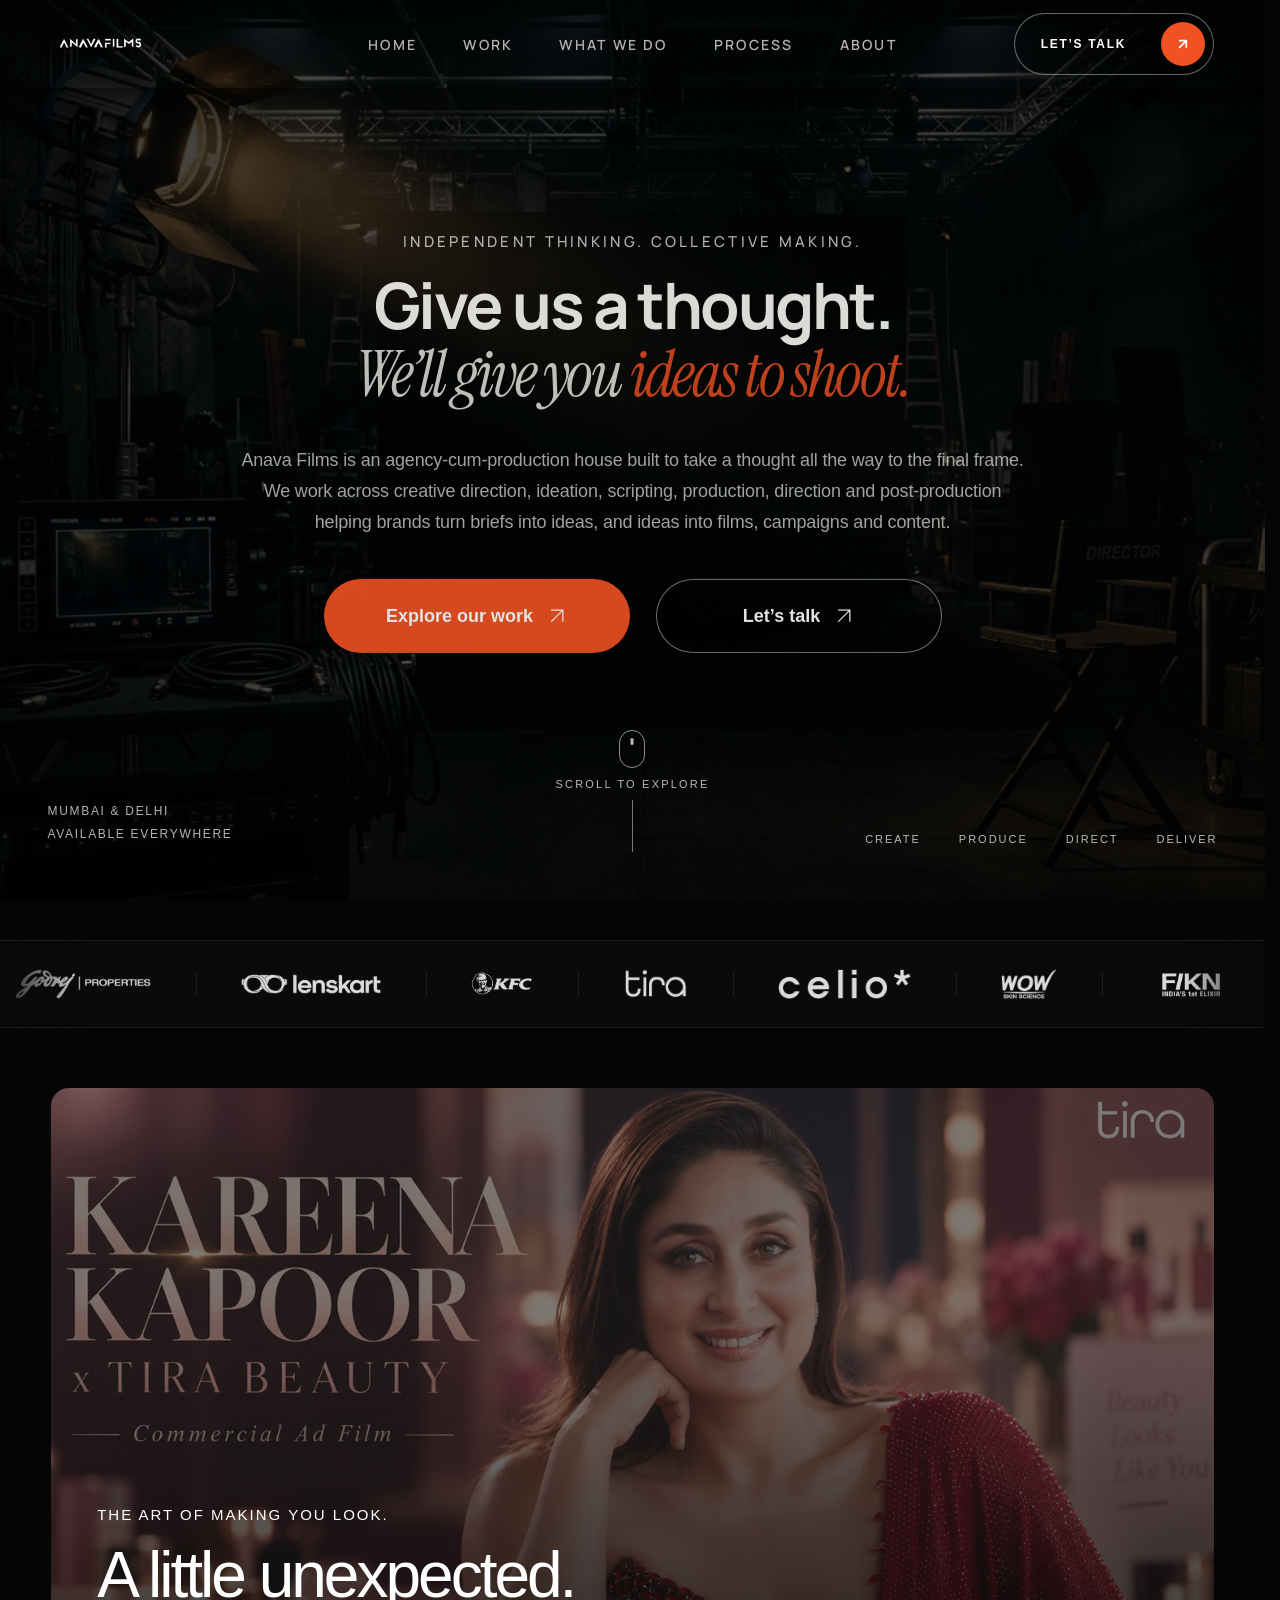
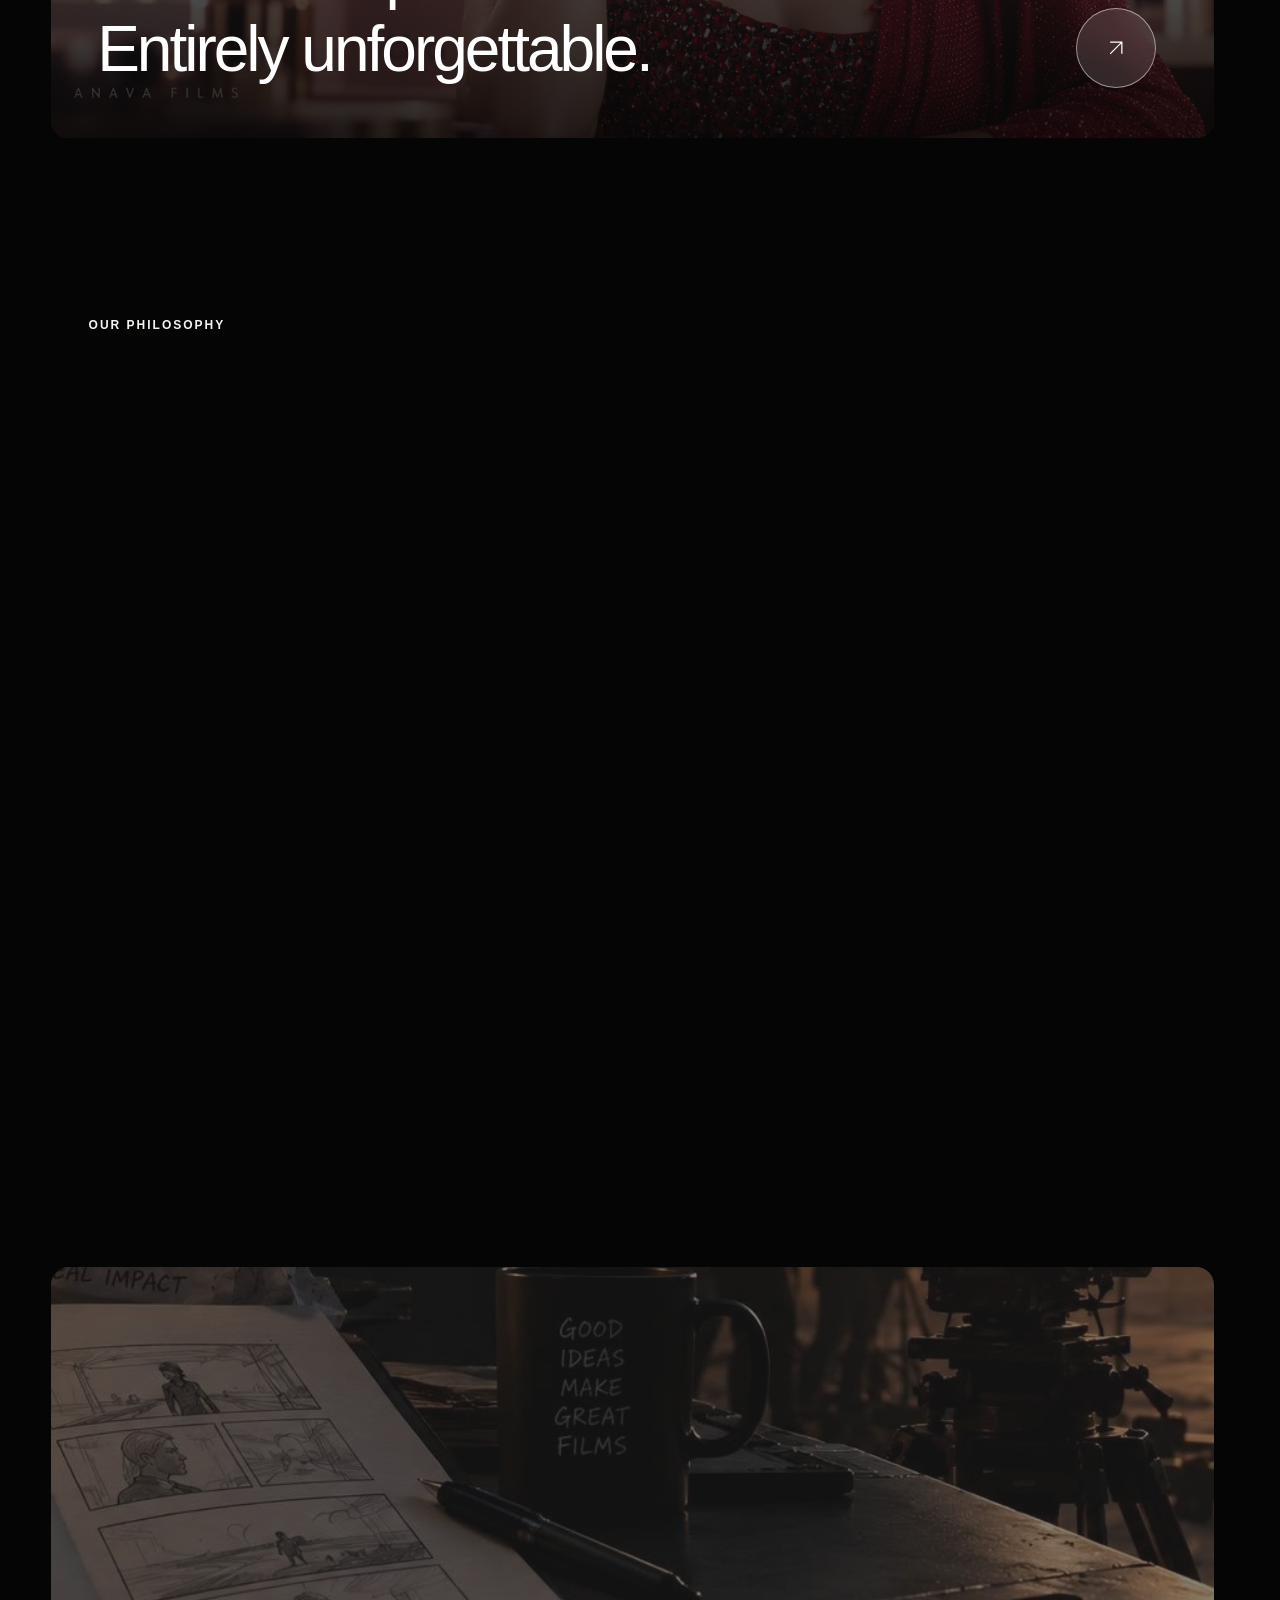
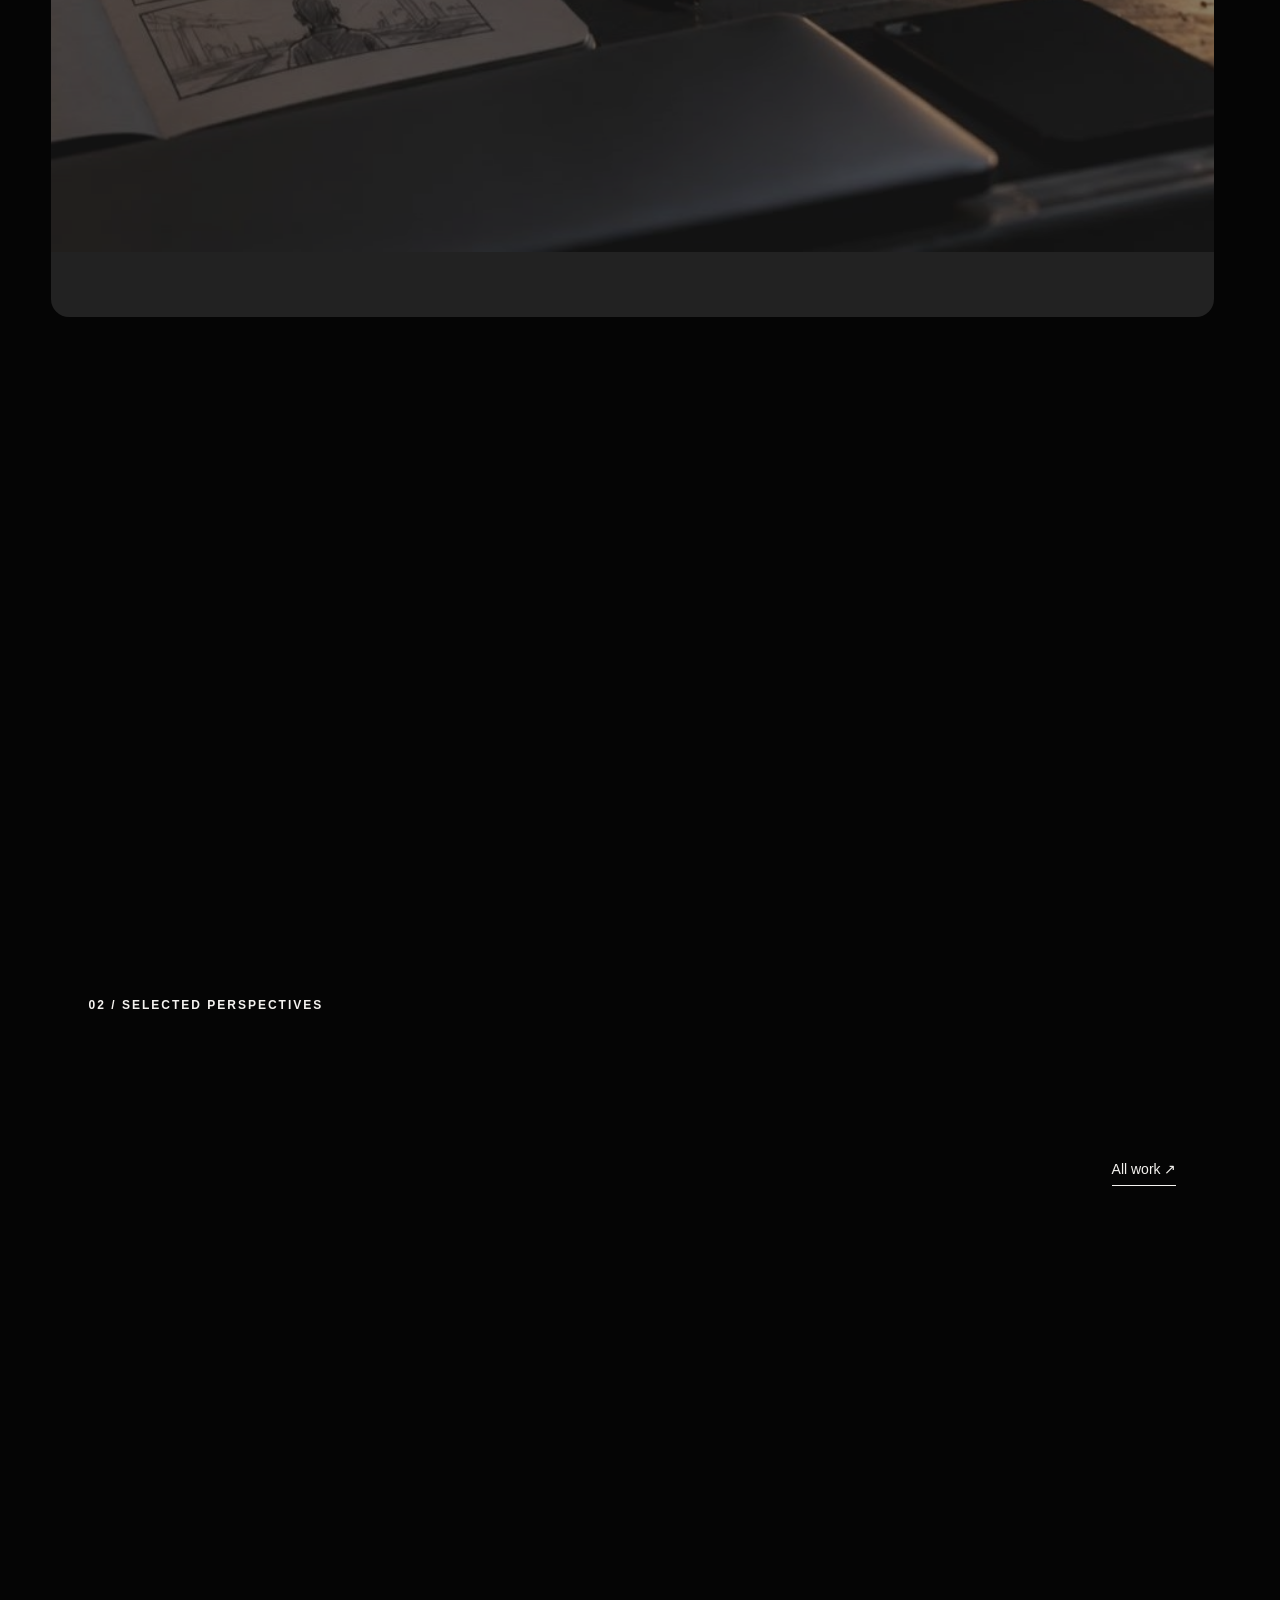
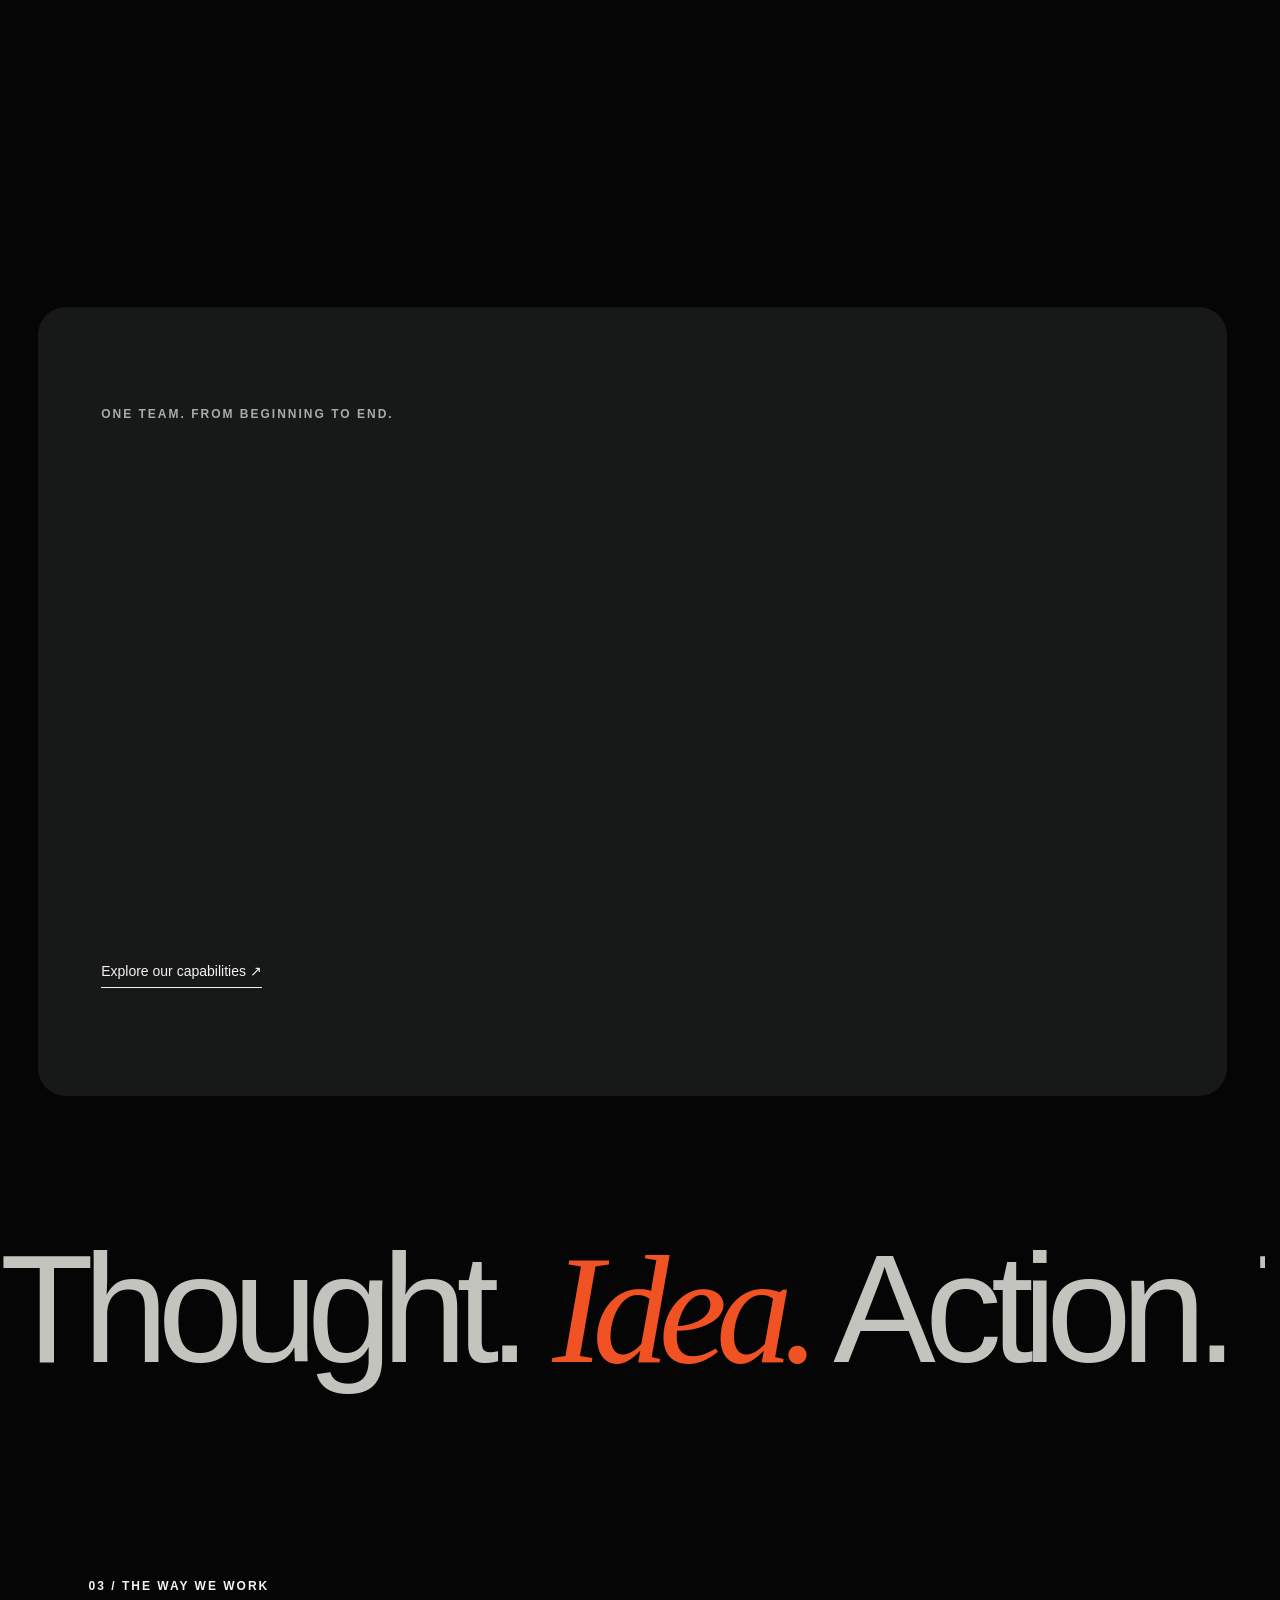
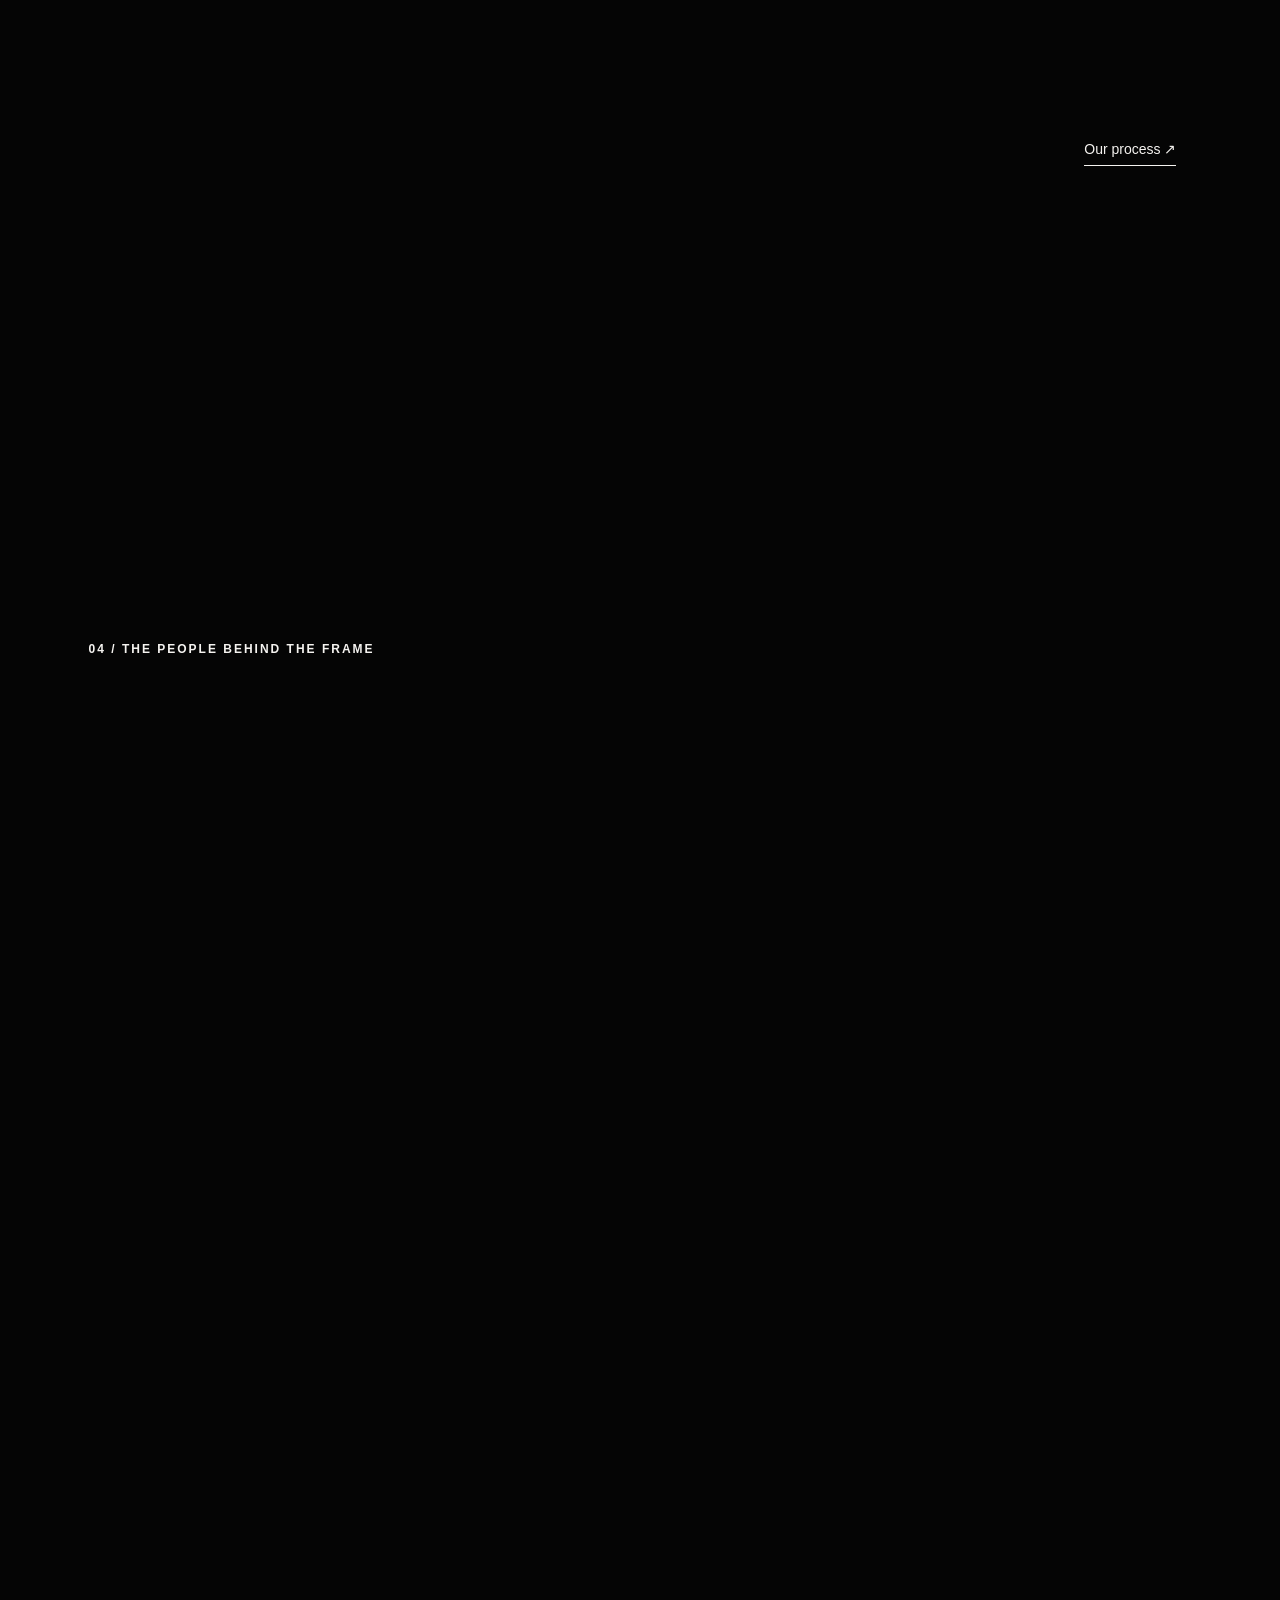
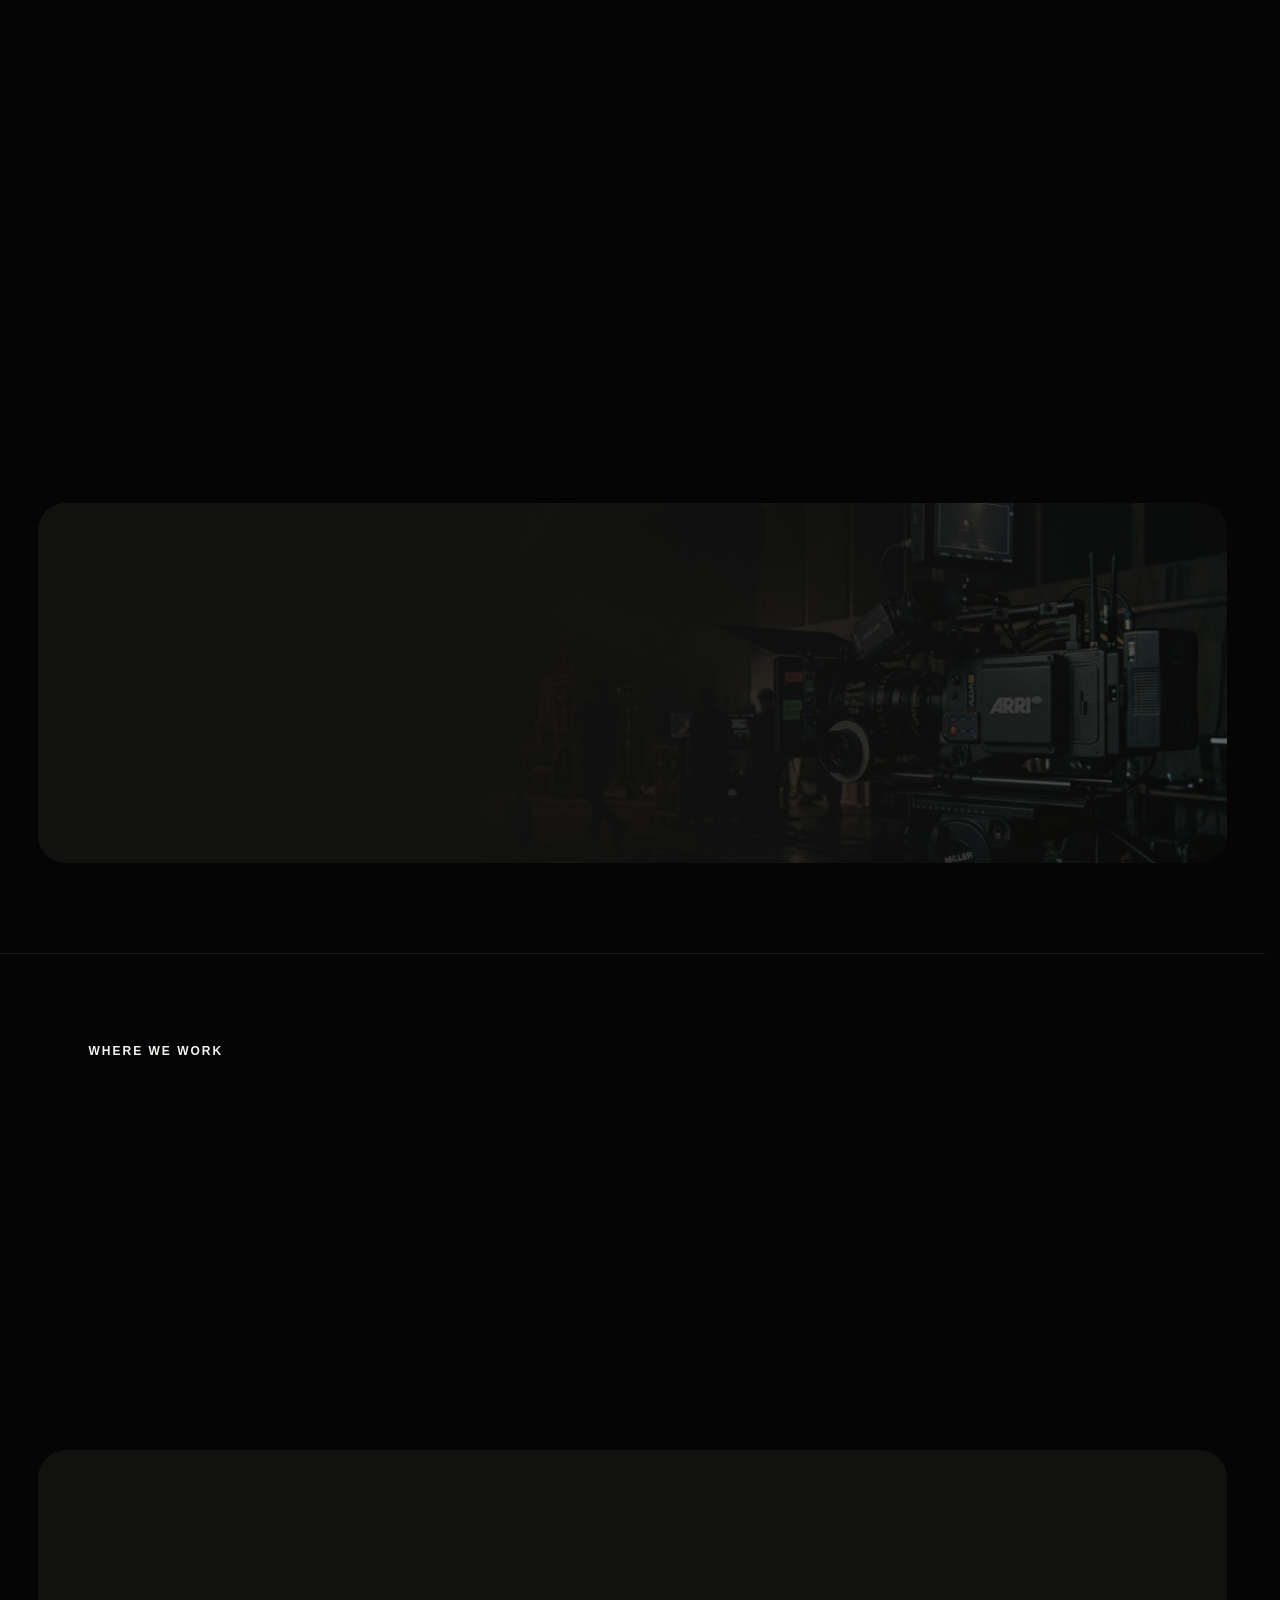
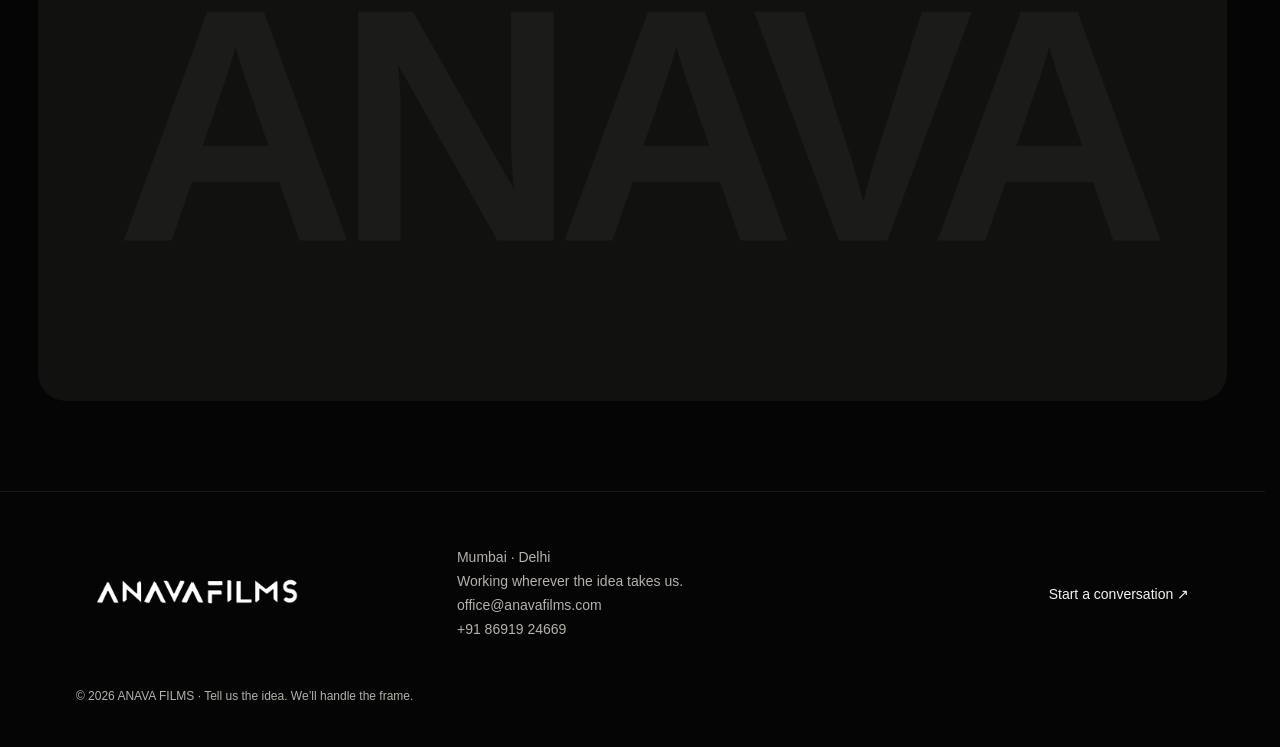
==== commit 8e20fd32: "Establish global cinematic design-system foundation Add a new --color-*/--space-*/--radius-*/--ease-" ====
--- a/index.html
+++ b/index.html
@@ -1,3 +1,3 @@
 <!DOCTYPE html>
-<html lang="en" data-theme="dark"><head><meta http-equiv="Content-Type" content="text/html; charset=UTF-8"><meta name="viewport" content="width=device-width,initial-scale=1"><meta name="description" content="ANAVA FILMS. A creative production house taking thoughts all the way to the final frame."><title>Creative Production — ANAVA FILMS</title><link rel="canonical" href="https://anavafilms.com/"><meta property="og:type" content="website"><meta property="og:site_name" content="ANAVA FILMS"><meta property="og:title" content="Creative Production — ANAVA FILMS"><meta property="og:description" content="ANAVA FILMS. A creative production house taking thoughts all the way to the final frame."><meta property="og:url" content="https://anavafilms.com/"><meta property="og:image" content="https://anavafilms.com/assets/tvc/kareena-kapoor-tira-beauty.jpg"><meta property="og:image:width" content="1920"><meta property="og:image:height" content="960"><meta name="twitter:card" content="summary_large_image"><meta name="twitter:title" content="Creative Production — ANAVA FILMS"><meta name="twitter:description" content="ANAVA FILMS. A creative production house taking thoughts all the way to the final frame."><meta name="twitter:image" content="https://anavafilms.com/assets/tvc/kareena-kapoor-tira-beauty.jpg"><link rel="icon" href="data:image/svg+xml,%3Csvg xmlns=&#39;http://www.w3.org/2000/svg&#39; viewBox=&#39;0 0 32 32&#39;%3E%3Crect width=&#39;32&#39; height=&#39;32&#39; rx=&#39;8&#39; fill=&#39;%23ef5838&#39;/%3E%3Ctext x=&#39;7&#39; y=&#39;25&#39; font-size=&#39;25&#39; fill=&#39;white&#39;%3Ea%3C/text%3E%3C/svg%3E"><link rel="apple-touch-icon" href="./assets/apple-touch-icon.png"><link rel="preconnect" href="https://fonts.googleapis.com"><link rel="preconnect" href="https://fonts.gstatic.com" crossorigin><link rel="stylesheet" href="https://fonts.googleapis.com/css2?family=Manrope:wght@500;600;700;800&family=Instrument+Serif:ital@0;1&display=swap"><link rel="stylesheet" href="./assets/style.css"><style>#intro-splash{position:fixed;inset:0;z-index:9999;background:#000;display:flex;align-items:center;justify-content:center;overflow:hidden;transition:opacity .6s ease}#intro-splash.intro-hide{opacity:0;pointer-events:none}#intro-splash video{width:100%;height:100%;object-fit:cover}#intro-skip{position:absolute;right:24px;bottom:24px;z-index:10000;padding:10px 20px;font-size:14px;letter-spacing:.02em;color:#fff;background:rgba(255,255,255,.1);border:1px solid rgba(255,255,255,.4);border-radius:999px;cursor:pointer;backdrop-filter:blur(4px)}#intro-skip:hover{background:rgba(255,255,255,.2)}#intro-sound{position:absolute;left:24px;bottom:24px;z-index:10000;width:40px;height:40px;display:flex;align-items:center;justify-content:center;color:#fff;background:rgba(255,255,255,.1);border:1px solid rgba(255,255,255,.4);border-radius:999px;cursor:pointer;backdrop-filter:blur(4px)}#intro-sound:hover{background:rgba(255,255,255,.2)}body.intro-lock{overflow:hidden}header .wordmark{cursor:pointer}</style></head><body><a class="skip-link" href="#app">Skip to content</a><div id="intro-splash"><video id="intro-video" src="./assets/intro/intro.mp4" autoplay muted playsinline></video><button id="intro-sound" type="button" aria-label="Unmute intro" aria-pressed="false"><svg viewBox="0 0 24 24" fill="none" stroke="currentColor" stroke-width="1.6" stroke-linecap="round" stroke-linejoin="round" width="18" height="18"><path d="M11 5 6 9H3v6h3l5 4V5Z"/><line x1="16" y1="9" x2="21" y2="15"/><line x1="21" y1="9" x2="16" y2="15"/></svg></button><button id="intro-skip" type="button" aria-label="Skip intro">Skip</button></div><script>(function(){var KEY="anavaIntroShown";var splash=document.getElementById("intro-splash");var video=document.getElementById("intro-video");var skipBtn=document.getElementById("intro-skip");var soundBtn=document.getElementById("intro-sound");if(!splash)return;var mutedIcon='<svg viewBox="0 0 24 24" fill="none" stroke="currentColor" stroke-width="1.6" stroke-linecap="round" stroke-linejoin="round" width="18" height="18"><path d="M11 5 6 9H3v6h3l5 4V5Z"/><line x1="16" y1="9" x2="21" y2="15"/><line x1="21" y1="9" x2="16" y2="15"/></svg>';var unmutedIcon='<svg viewBox="0 0 24 24" fill="none" stroke="currentColor" stroke-width="1.6" stroke-linecap="round" stroke-linejoin="round" width="18" height="18"><path d="M11 5 6 9H3v6h3l5 4V5Z"/><path d="M15.5 8.5a5 5 0 0 1 0 7"/><path d="M18 6a8.5 8.5 0 0 1 0 12"/></svg>';function setSoundIcon(){if(!soundBtn||!video)return;var muted=video.muted;soundBtn.innerHTML=muted?mutedIcon:unmutedIcon;soundBtn.setAttribute("aria-pressed",String(!muted));soundBtn.setAttribute("aria-label",muted?"Unmute intro":"Mute intro");}if(soundBtn){soundBtn.addEventListener("click",function(){if(!video)return;video.muted=!video.muted;setSoundIcon();});setSoundIcon();}var closing=null;function lockScroll(){document.body.classList.add("intro-lock");}function unlockScroll(){document.body.classList.remove("intro-lock");}function closeSplash(){if(closing)return;try{sessionStorage.setItem(KEY,"1");}catch(e){}splash.classList.add("intro-hide");unlockScroll();closing=setTimeout(function(){closing=null;},650);}function openSplash(){if(closing){clearTimeout(closing);closing=null;}splash.classList.remove("intro-hide");lockScroll();if(!video){closeSplash();return;}video.muted=true;setSoundIcon();try{video.currentTime=0;}catch(e){}var playPromise=video.play();if(playPromise&&typeof playPromise.catch==="function"){playPromise.catch(closeSplash);}}if(video){video.addEventListener("ended",closeSplash);video.addEventListener("error",closeSplash);}if(skipBtn){skipBtn.addEventListener("click",closeSplash);}document.addEventListener("DOMContentLoaded",function(){var headerLogo=document.querySelector("header .wordmark");if(headerLogo){headerLogo.addEventListener("click",function(e){e.preventDefault();openSplash();});}});var alreadyShown=false;try{alreadyShown=!!sessionStorage.getItem(KEY);}catch(e){}if(alreadyShown){splash.classList.add("intro-hide");}else{openSplash();}})();</script><header><a class="wordmark" href="#home" aria-label="Anava home"><img src="./assets/anava_official_logo_white.png" alt="Anava Films" width="1280" height="238"></a><nav aria-label="Main navigation"><a href="#" class="">Home</a><a href="#work" class="">Work</a><a href="#services" class="">What we do</a><a href="#process" class="">Process</a><a href="#about" class="">About</a></nav><div class="header-right"><a class="nav-cta" href="#contact"><span>LET’S TALK</span><span class="nav-cta-icon" aria-hidden="true"><svg width="12" height="12" viewBox="0 0 24 24" fill="none" stroke="currentColor" stroke-width="2.5" stroke-linecap="round" stroke-linejoin="round"><path d="M7 17L17 7M17 7H7M17 7V17"/></svg></span></a><button class="menu-button" aria-label="Open navigation" aria-expanded="false"><svg width="24" height="24" viewBox="0 0 24 24" fill="none" stroke="currentColor"><path d="M3 8h18M3 16h18"></path></svg></button></div></header><main id="app" tabindex="-1"><section class="hero"><span class="eyebrow reveal" style="translate: none; rotate: none; scale: none; opacity: 1; transform: translate(0px, 0px);">Independent thinking. Collective making.</span><h1><span class="hero-line">Give us a thought.</span><br><span class="hero-line"><em class="hero-light-em">We’ll give you </em><em>ideas to shoot.</em></span></h1><p class="reveal">Anava Films is an agency-cum-production house built to take a thought all the way to the final frame.<br>We work across creative direction, ideation, scripting, production, direction and post-production<br>helping brands turn briefs into ideas, and ideas into films, campaigns and content.</p><div class="hero-ctas reveal"><a class="pill" href="#work">Explore our work <svg width="20" height="20" viewBox="0 0 24 24" fill="none" stroke="currentColor" stroke-width="1.5" aria-hidden="true"><path d="M5 19 19 5M5 5h14v14"></path></svg></a><a class="pill secondary" href="#contact">Let’s talk <svg width="20" height="20" viewBox="0 0 24 24" fill="none" stroke="currentColor" stroke-width="1.5" aria-hidden="true"><path d="M5 19 19 5M5 5h14v14"></path></svg></a></div><div class="hero-bottom"><span>MUMBAI &amp; DELHI · AVAILABLE EVERYWHERE</span><span>SCROLL TO EXPLORE ↓</span></div></section><section class="logo-marquee-section" aria-label="Brands we work with"><div class="logo-marquee"><div class="logo-marquee-track"><div class="logo-item"><img src="assets/clients/kfc.png" alt="KFC" width="66" height="32"><span class="logo-divider" aria-hidden="true"></span></div><div class="logo-item"><img src="assets/clients/tira.png" alt="Tira Beauty" width="70" height="32"><span class="logo-divider" aria-hidden="true"></span></div><div class="logo-item"><img src="assets/clients/celio.png" alt="Celio" width="142" height="32"><span class="logo-divider" aria-hidden="true"></span></div><div class="logo-item"><img src="assets/clients/wow-skin-science.png" alt="WOW Skin Science" width="60" height="32"><span class="logo-divider" aria-hidden="true"></span></div><div class="logo-item"><img src="assets/clients/fikn.png" alt="FIKN Elixir" width="97" height="32"><span class="logo-divider" aria-hidden="true"></span></div><div class="logo-item"><img src="assets/clients/simplai.png" alt="SimplAI" width="76" height="32"><span class="logo-divider" aria-hidden="true"></span></div><div class="logo-item"><img src="assets/clients/indus-valley.png" alt="Indus Valley" width="97" height="32"><span class="logo-divider" aria-hidden="true"></span></div><div class="logo-item"><img src="assets/clients/green-lotus.png" alt="Green Lotus" width="88" height="32"><span class="logo-divider" aria-hidden="true"></span></div><div class="logo-item" aria-hidden="true"><img src="assets/clients/kfc.png" alt="KFC" width="66" height="32"><span class="logo-divider" aria-hidden="true"></span></div><div class="logo-item" aria-hidden="true"><img src="assets/clients/tira.png" alt="Tira Beauty" width="70" height="32"><span class="logo-divider" aria-hidden="true"></span></div><div class="logo-item" aria-hidden="true"><img src="assets/clients/celio.png" alt="Celio" width="142" height="32"><span class="logo-divider" aria-hidden="true"></span></div><div class="logo-item" aria-hidden="true"><img src="assets/clients/wow-skin-science.png" alt="WOW Skin Science" width="60" height="32"><span class="logo-divider" aria-hidden="true"></span></div><div class="logo-item" aria-hidden="true"><img src="assets/clients/fikn.png" alt="FIKN Elixir" width="97" height="32"><span class="logo-divider" aria-hidden="true"></span></div><div class="logo-item" aria-hidden="true"><img src="assets/clients/simplai.png" alt="SimplAI" width="76" height="32"><span class="logo-divider" aria-hidden="true"></span></div><div class="logo-item" aria-hidden="true"><img src="assets/clients/indus-valley.png" alt="Indus Valley" width="97" height="32"><span class="logo-divider" aria-hidden="true"></span></div><div class="logo-item" aria-hidden="true"><img src="assets/clients/green-lotus.png" alt="Green Lotus" width="88" height="32"><span class="logo-divider" aria-hidden="true"></span></div></div></div></section><section class="film-stage"><div class="film" style="clip-path: inset(0% 5% round 18px);"><img src="./assets/fashion.jpg" alt="Red fashion editorial — sample art direction" fetchpriority="high" width="1600" height="1100" style="translate: none; rotate: none; scale: none; transform: translate(0%, -9.4483%) translate3d(0px, 0px, 0px);"><div class="film-label"><p>THE ART OF MAKING YOU LOOK.</p><h2>A little unexpected.<br>Entirely unforgettable.</h2><span class="sample" style="color:#ccc">Sample visual · Creative direction</span></div><button class="play" data-project="after-hours" aria-label="Explore featured sample project"><svg width="20" height="20" viewBox="0 0 24 24" fill="none" stroke="currentColor" stroke-width="1.5" aria-hidden="true"><path d="M5 19 19 5M5 5h14v14"></path></svg></button></div></section><section class="section intro"><span class="eyebrow">OUR PHILOSOPHY</span><div class="intro-photo reveal"><img src="assets/thinkers-who-make.jpg" alt="Thinkers who make" loading="lazy" width="576" height="720"></div><div><h2 class="reveal">Thinkers who make.<br>Makers who think.</h2><p class="reveal">Anava Films sits somewhere between an agency and a production house. We believe great ideas shouldn’t get lost between the people who think them and the people who make them.</p><p class="reveal">So we bring both sides together. You bring the thought. We build the idea, make the film and deliver the final product.</p><div class="philosophy-process eyebrow reveal">THINK → MAKE → DELIVER</div><a class="pill reveal" href="#work">WATCH THE SHOWREEL 2026</a></div></section><section class="direct-lab scroll-enabled" aria-labelledby="direct-heading"><div class="direct-sticky"><div class="direct-heading"><div><span class="eyebrow">SCROLL TO DIRECT / ANAVA</span><h2 id="direct-heading">You move. <em>The frame follows.</em></h2></div><button class="direct-skip" type="button" data-direct="3">Skip to the final frame ↓</button></div><div class="direct-screen"><img class="direct-raw" src="./assets/fashion.jpg" alt="Sample fashion portrait used to demonstrate a creative treatment" width="1600" height="1100" loading="lazy"><img class="direct-colour" src="./assets/fashion.jpg" alt="" aria-hidden="true" width="1600" height="1100" loading="lazy" style="opacity: 0;"><div class="direct-shade" aria-hidden="true" style="opacity: 0;"></div><div class="direct-bar direct-bar-top" aria-hidden="true" style="translate: none; rotate: none; scale: none; transform: scale(1, 0);"></div><div class="direct-bar direct-bar-bottom" aria-hidden="true" style="translate: none; rotate: none; scale: none; transform: scale(1, 0);"></div><div class="direct-guides" aria-hidden="true" style="opacity: 1;"><span></span><span></span></div><span class="direct-frame-note">ANAVA / FRAME 001</span><div class="direct-type" aria-hidden="true" style="opacity: 0; translate: none; rotate: none; scale: none; transform: translate(0px, 30px);"><span>Ordinary?</span><em>Not today.</em></div><div class="direct-final-credit" aria-hidden="true" style="opacity: 0;">A THOUGHT. AN IDEA. A FRAME.</div><span class="direct-treatment">Illustrative treatment · Sample still</span></div><div class="direct-console"><div class="direct-stage-copy"><h3 id="direct-stage-title">The raw frame.</h3><p id="direct-stage-caption">A starting point. Light, character and possibility.</p></div><div class="direct-chapters" role="group" aria-label="Explore the four creative stages"><button type="button" data-direct="0" aria-pressed="true" class="active"><small>01</small><span>Raw frame</span></button><button type="button" data-direct="1" aria-pressed="false" class=""><small>02</small><span>Colour</span></button><button type="button" data-direct="2" aria-pressed="false" class=""><small>03</small><span>Typography</span></button><button type="button" data-direct="3" aria-pressed="false" class=""><small>04</small><span>Final frame</span></button></div></div><div class="direct-progress" aria-hidden="true"><span style=""></span></div><div class="direct-bottom"><span class="direct-instruction">Scroll through the process, or choose a stage.</span><a href="#contact" id="direct-enquire">Let’s make your next frame ↗</a></div></div></section><section class="section"><div class="section-heading"><div><span class="eyebrow">02 / Selected perspectives</span><h2 class="reveal" style="translate: none; rotate: none; scale: none; opacity: 0; transform: translate(0px, 32px);">Work that stays<br>with you.</h2></div><a class="text-link" href="#work">All work ↗</a></div><div class="grid"><button class="card reveal" data-project="after-hours" aria-label="Explore sample project After hours." style="translate: none; rotate: none; scale: none; opacity: 0; transform: translate(0px, 32px);"><div class="card-image"><img src="./assets/fashion.jpg" alt="Fashion / Editorial — sample creative imagery" loading="lazy" width="1200" height="900" style="translate: none; rotate: none; scale: none; transform: translate(0%, -8%);"><span class="open-arrow"><svg width="20" height="20" viewBox="0 0 24 24" fill="none" stroke="currentColor" stroke-width="1.5" aria-hidden="true"><path d="M5 19 19 5M5 5h14v14"></path></svg></span></div><div class="card-meta"><h3>After hours.</h3><small>Fashion / Editorial</small></div></button><button class="card reveal" data-project="quiet-places" aria-label="Explore sample project A different perspective." style="translate: none; rotate: none; scale: none; opacity: 0; transform: translate(0px, 32px);"><div class="card-image"><img src="./assets/architecture.jpg" alt="Spaces / Brand story — sample creative imagery" loading="lazy" width="1200" height="900" style="translate: none; rotate: none; scale: none; transform: translate(0%, -8%);"><span class="open-arrow"><svg width="20" height="20" viewBox="0 0 24 24" fill="none" stroke="currentColor" stroke-width="1.5" aria-hidden="true"><path d="M5 19 19 5M5 5h14v14"></path></svg></span></div><div class="card-meta"><h3>A different perspective.</h3><small>Spaces / Brand story</small></div></button></div></section><section class="dark"><span class="eyebrow">One team. From beginning to end.</span><div class="service-row reveal" style="translate: none; rotate: none; scale: none; opacity: 0; transform: translate(0px, 32px);"><span class="num">01</span><h3>Think.</h3><p>Creative direction · Ideation &amp; concept development · Scripting · Creative consulting</p></div><div class="service-row reveal" style="translate: none; rotate: none; scale: none; opacity: 0; transform: translate(0px, 32px);"><span class="num">02</span><h3>Make.</h3><p>Production · Direction · Casting · Art direction</p></div><div class="service-row reveal" style="translate: none; rotate: none; scale: none; opacity: 0; transform: translate(0px, 32px);"><span class="num">03</span><h3>Finish.</h3><p>Offline editing · Music &amp; sound · Colour &amp; online · VFX &amp; mastering</p></div><p style="margin-top:35px"><a class="text-link" href="#services">Explore our capabilities ↗</a></p></section><div class="motion-line" aria-hidden="true"><div style="translate: none; rotate: none; scale: none; transform: translate(0px, 0px);">Thought. <em>Idea.</em> Action. Thought. <em>Idea.</em> Action.</div></div><section class="section"><div class="section-heading"><div><span class="eyebrow">03 / The way we work</span><h2 class="reveal" style="translate: none; rotate: none; scale: none; opacity: 0; transform: translate(0px, 32px);">From thought<br>to screen.</h2></div><a class="text-link" href="#process">Our process ↗</a></div><div class="process-list"><article class="process-item reveal" style="translate: none; rotate: none; scale: none; opacity: 0; transform: translate(0px, 32px);"><small>01</small><h3>The thought</h3><p>A brief, a problem, a product. Or simply a thought.</p></article><article class="process-item reveal" style="translate: none; rotate: none; scale: none; opacity: 0; transform: translate(0px, 32px);"><small>02</small><h3>The idea</h3><p>We explore creative directions and find the idea worth making.</p></article><article class="process-item reveal" style="translate: none; rotate: none; scale: none; opacity: 0; transform: translate(0px, 32px);"><small>03</small><h3>The shoot</h3><p>The idea leaves the page. The deck becomes reality.</p></article></div></section><section class="section"><span class="eyebrow">04 / The people behind the frame</span><h2 class="big reveal" style="translate: none; rotate: none; scale: none; opacity: 0; transform: translate(0px, 32px);">Good people.<br>Better together.</h2><div class="people"><article class="person reveal" style="translate: none; rotate: none; scale: none; opacity: 0; transform: translate(0px, 32px);"><span class="initial" aria-hidden="true">jk.</span><h3>Jackson Khatri</h3><small>Founder · Creative Director · Director</small><p>From animation and multimedia to filmmaking, Jackson brings creative thinking and production together. He shapes the thought, finds the idea and stays close to the final frame.</p></article><article class="person reveal" style="translate: none; rotate: none; scale: none; opacity: 0; transform: translate(0px, 32px);"><span class="initial" aria-hidden="true">ak.</span><h3>Anjan Khatri</h3><small>Producer</small><p>Anjan brings structure to ambition. Working across production and execution, he helps turn creative ideas into organised, thoughtful productions.</p></article></div></section></main><footer><a class="wordmark" href="#home"><img src="./assets/anava_official_logo_white.png" alt="Anava Films" width="1280" height="238"></a><p>Mumbai · Delhi<br>Working wherever the idea takes us.<br><a href="mailto:office@anavafilms.com">office@anavafilms.com</a><br><a href="tel:+918691924669">+91 86919 24669</a></p><a href="#contact">Start a conversation ↗</a><small>© 2026 ANAVA FILMS · Tell us the idea. We’ll handle the frame.</small></footer><dialog id="project" aria-labelledby="project-title"><button class="close" aria-label="Close project">×</button><div id="project-content"></div></dialog><dialog id="lightbox" class="lightbox"><button class="close" id="lightbox-close" aria-label="Close image">×</button><img id="lightbox-image" alt=""></dialog><script src="./assets/lenis.min.js"></script><script src="./assets/gsap.min.js"></script><script src="./assets/scrolltrigger.min.js"></script><script src="./assets/content.js"></script><script src="./assets/thought.js"></script><script src="./assets/app.js"></script>
+<html lang="en" data-theme="dark"><head><meta http-equiv="Content-Type" content="text/html; charset=UTF-8"><meta name="viewport" content="width=device-width,initial-scale=1"><meta name="description" content="ANAVA FILMS. A creative production house taking thoughts all the way to the final frame."><title>Creative Production — ANAVA FILMS</title><link rel="canonical" href="https://anavafilms.com/"><meta property="og:type" content="website"><meta property="og:site_name" content="ANAVA FILMS"><meta property="og:title" content="Creative Production — ANAVA FILMS"><meta property="og:description" content="ANAVA FILMS. A creative production house taking thoughts all the way to the final frame."><meta property="og:url" content="https://anavafilms.com/"><meta property="og:image" content="https://anavafilms.com/assets/tvc/kareena-kapoor-tira-beauty.jpg"><meta property="og:image:width" content="1920"><meta property="og:image:height" content="960"><meta name="twitter:card" content="summary_large_image"><meta name="twitter:title" content="Creative Production — ANAVA FILMS"><meta name="twitter:description" content="ANAVA FILMS. A creative production house taking thoughts all the way to the final frame."><meta name="twitter:image" content="https://anavafilms.com/assets/tvc/kareena-kapoor-tira-beauty.jpg"><link rel="icon" href="data:image/svg+xml,%3Csvg xmlns=&#39;http://www.w3.org/2000/svg&#39; viewBox=&#39;0 0 32 32&#39;%3E%3Crect width=&#39;32&#39; height=&#39;32&#39; rx=&#39;8&#39; fill=&#39;%23ef5838&#39;/%3E%3Ctext x=&#39;7&#39; y=&#39;25&#39; font-size=&#39;25&#39; fill=&#39;white&#39;%3Ea%3C/text%3E%3C/svg%3E"><link rel="apple-touch-icon" href="./assets/apple-touch-icon.png"><link rel="preconnect" href="https://fonts.googleapis.com"><link rel="preconnect" href="https://fonts.gstatic.com" crossorigin><link rel="stylesheet" href="https://fonts.googleapis.com/css2?family=Manrope:wght@500;600;700;800&family=Instrument+Serif:ital@0;1&family=Caveat:wght@600;700&display=swap"><link rel="stylesheet" href="./assets/style.css"><style>#intro-splash{position:fixed;inset:0;z-index:9999;background:#000;display:flex;align-items:center;justify-content:center;overflow:hidden;transition:opacity .6s ease}#intro-splash.intro-hide{opacity:0;pointer-events:none}#intro-splash video{width:100%;height:100%;object-fit:cover}#intro-skip{position:absolute;right:24px;bottom:24px;z-index:10000;padding:10px 20px;font-size:14px;letter-spacing:.02em;color:#fff;background:rgba(255,255,255,.1);border:1px solid rgba(255,255,255,.4);border-radius:999px;cursor:pointer;backdrop-filter:blur(4px)}#intro-skip:hover{background:rgba(255,255,255,.2)}#intro-sound{position:absolute;left:24px;bottom:24px;z-index:10000;width:40px;height:40px;display:flex;align-items:center;justify-content:center;color:#fff;background:rgba(255,255,255,.1);border:1px solid rgba(255,255,255,.4);border-radius:999px;cursor:pointer;backdrop-filter:blur(4px)}#intro-sound:hover{background:rgba(255,255,255,.2)}body.intro-lock{overflow:hidden}header .wordmark{cursor:pointer}</style></head><body><a class="skip-link" href="#app">Skip to content</a><div id="intro-splash"><video id="intro-video" src="./assets/intro/intro.mp4" autoplay muted playsinline></video><button id="intro-sound" type="button" aria-label="Unmute intro" aria-pressed="false"><svg viewBox="0 0 24 24" fill="none" stroke="currentColor" stroke-width="1.6" stroke-linecap="round" stroke-linejoin="round" width="18" height="18"><path d="M11 5 6 9H3v6h3l5 4V5Z"/><line x1="16" y1="9" x2="21" y2="15"/><line x1="21" y1="9" x2="16" y2="15"/></svg></button><button id="intro-skip" type="button" aria-label="Skip intro">Skip</button></div><script>(function(){var KEY="anavaIntroShown";var splash=document.getElementById("intro-splash");var video=document.getElementById("intro-video");var skipBtn=document.getElementById("intro-skip");var soundBtn=document.getElementById("intro-sound");if(!splash)return;var mutedIcon='<svg viewBox="0 0 24 24" fill="none" stroke="currentColor" stroke-width="1.6" stroke-linecap="round" stroke-linejoin="round" width="18" height="18"><path d="M11 5 6 9H3v6h3l5 4V5Z"/><line x1="16" y1="9" x2="21" y2="15"/><line x1="21" y1="9" x2="16" y2="15"/></svg>';var unmutedIcon='<svg viewBox="0 0 24 24" fill="none" stroke="currentColor" stroke-width="1.6" stroke-linecap="round" stroke-linejoin="round" width="18" height="18"><path d="M11 5 6 9H3v6h3l5 4V5Z"/><path d="M15.5 8.5a5 5 0 0 1 0 7"/><path d="M18 6a8.5 8.5 0 0 1 0 12"/></svg>';function setSoundIcon(){if(!soundBtn||!video)return;var muted=video.muted;soundBtn.innerHTML=muted?mutedIcon:unmutedIcon;soundBtn.setAttribute("aria-pressed",String(!muted));soundBtn.setAttribute("aria-label",muted?"Unmute intro":"Mute intro");}if(soundBtn){soundBtn.addEventListener("click",function(){if(!video)return;video.muted=!video.muted;setSoundIcon();});setSoundIcon();}var closing=null;function lockScroll(){document.body.classList.add("intro-lock");}function unlockScroll(){document.body.classList.remove("intro-lock");}function closeSplash(){if(closing)return;try{sessionStorage.setItem(KEY,"1");}catch(e){}splash.classList.add("intro-hide");unlockScroll();closing=setTimeout(function(){closing=null;},650);}function openSplash(){if(closing){clearTimeout(closing);closing=null;}splash.classList.remove("intro-hide");lockScroll();if(!video){closeSplash();return;}video.muted=true;setSoundIcon();try{video.currentTime=0;}catch(e){}var playPromise=video.play();if(playPromise&&typeof playPromise.catch==="function"){playPromise.catch(closeSplash);}}if(video){video.addEventListener("ended",closeSplash);video.addEventListener("error",closeSplash);}if(skipBtn){skipBtn.addEventListener("click",closeSplash);}document.addEventListener("DOMContentLoaded",function(){var headerLogo=document.querySelector("header .wordmark");if(headerLogo){headerLogo.addEventListener("click",function(e){e.preventDefault();openSplash();});}});var alreadyShown=false;try{alreadyShown=!!sessionStorage.getItem(KEY);}catch(e){}if(alreadyShown){splash.classList.add("intro-hide");}else{openSplash();}})();</script><header><a class="wordmark" href="#home" aria-label="Anava home"><img src="./assets/anava_official_logo_white.png" alt="Anava Films" width="1280" height="238"></a><nav aria-label="Main navigation"><a href="#" class="">Home</a><a href="#work" class="">Work</a><a href="#services" class="">What we do</a><a href="#process" class="">Process</a><a href="#about" class="">About</a></nav><div class="header-right"><a class="nav-cta" href="#contact"><span>LET’S TALK</span><span class="nav-cta-icon" aria-hidden="true"><svg width="12" height="12" viewBox="0 0 24 24" fill="none" stroke="currentColor" stroke-width="2.5" stroke-linecap="round" stroke-linejoin="round"><path d="M7 17L17 7M17 7H7M17 7V17"/></svg></span></a><button class="menu-button" aria-label="Open navigation" aria-expanded="false"><svg width="24" height="24" viewBox="0 0 24 24" fill="none" stroke="currentColor"><path d="M3 8h18M3 16h18"></path></svg></button></div></header><main id="app" tabindex="-1"><section class="hero"><span class="eyebrow reveal" style="translate: none; rotate: none; scale: none; opacity: 1; transform: translate(0px, 0px);">Independent thinking. Collective making.</span><h1><span class="hero-line">Give us a thought.</span><br><span class="hero-line"><em class="hero-light-em">We’ll give you </em><em>ideas to shoot.</em></span></h1><p class="reveal">Anava Films is an agency-cum-production house built to take a thought all the way to the final frame.<br>We work across creative direction, ideation, scripting, production, direction and post-production<br>helping brands turn briefs into ideas, and ideas into films, campaigns and content.</p><div class="hero-ctas reveal"><a class="pill" href="#work">Explore our work <svg width="20" height="20" viewBox="0 0 24 24" fill="none" stroke="currentColor" stroke-width="1.5" aria-hidden="true"><path d="M5 19 19 5M5 5h14v14"></path></svg></a><a class="pill secondary" href="#contact">Let’s talk <svg width="20" height="20" viewBox="0 0 24 24" fill="none" stroke="currentColor" stroke-width="1.5" aria-hidden="true"><path d="M5 19 19 5M5 5h14v14"></path></svg></a></div><div class="hero-bottom"><span>MUMBAI &amp; DELHI · AVAILABLE EVERYWHERE</span><span>SCROLL TO EXPLORE ↓</span></div></section><section class="logo-marquee-section" aria-label="Brands we work with"><div class="logo-marquee"><div class="logo-marquee-track"><div class="logo-item"><img src="assets/clients/kfc.png" alt="KFC" width="66" height="32"><span class="logo-divider" aria-hidden="true"></span></div><div class="logo-item"><img src="assets/clients/tira.png" alt="Tira Beauty" width="70" height="32"><span class="logo-divider" aria-hidden="true"></span></div><div class="logo-item"><img src="assets/clients/celio.png" alt="Celio" width="142" height="32"><span class="logo-divider" aria-hidden="true"></span></div><div class="logo-item"><img src="assets/clients/wow-skin-science.png" alt="WOW Skin Science" width="60" height="32"><span class="logo-divider" aria-hidden="true"></span></div><div class="logo-item"><img src="assets/clients/fikn.png" alt="FIKN Elixir" width="97" height="32"><span class="logo-divider" aria-hidden="true"></span></div><div class="logo-item"><img src="assets/clients/simplai.png" alt="SimplAI" width="76" height="32"><span class="logo-divider" aria-hidden="true"></span></div><div class="logo-item"><img src="assets/clients/indus-valley.png" alt="Indus Valley" width="97" height="32"><span class="logo-divider" aria-hidden="true"></span></div><div class="logo-item"><img src="assets/clients/green-lotus.png" alt="Green Lotus" width="88" height="32"><span class="logo-divider" aria-hidden="true"></span></div><div class="logo-item" aria-hidden="true"><img src="assets/clients/kfc.png" alt="KFC" width="66" height="32"><span class="logo-divider" aria-hidden="true"></span></div><div class="logo-item" aria-hidden="true"><img src="assets/clients/tira.png" alt="Tira Beauty" width="70" height="32"><span class="logo-divider" aria-hidden="true"></span></div><div class="logo-item" aria-hidden="true"><img src="assets/clients/celio.png" alt="Celio" width="142" height="32"><span class="logo-divider" aria-hidden="true"></span></div><div class="logo-item" aria-hidden="true"><img src="assets/clients/wow-skin-science.png" alt="WOW Skin Science" width="60" height="32"><span class="logo-divider" aria-hidden="true"></span></div><div class="logo-item" aria-hidden="true"><img src="assets/clients/fikn.png" alt="FIKN Elixir" width="97" height="32"><span class="logo-divider" aria-hidden="true"></span></div><div class="logo-item" aria-hidden="true"><img src="assets/clients/simplai.png" alt="SimplAI" width="76" height="32"><span class="logo-divider" aria-hidden="true"></span></div><div class="logo-item" aria-hidden="true"><img src="assets/clients/indus-valley.png" alt="Indus Valley" width="97" height="32"><span class="logo-divider" aria-hidden="true"></span></div><div class="logo-item" aria-hidden="true"><img src="assets/clients/green-lotus.png" alt="Green Lotus" width="88" height="32"><span class="logo-divider" aria-hidden="true"></span></div></div></div></section><section class="film-stage"><div class="film" style="clip-path: inset(0% 5% round 18px);"><img src="./assets/fashion.jpg" alt="Red fashion editorial — sample art direction" fetchpriority="high" width="1600" height="1100" style="translate: none; rotate: none; scale: none; transform: translate(0%, -9.4483%) translate3d(0px, 0px, 0px);"><div class="film-label"><p>THE ART OF MAKING YOU LOOK.</p><h2>A little unexpected.<br>Entirely unforgettable.</h2><span class="sample" style="color:#ccc">Sample visual · Creative direction</span></div><button class="play" data-project="after-hours" aria-label="Explore featured sample project"><svg width="20" height="20" viewBox="0 0 24 24" fill="none" stroke="currentColor" stroke-width="1.5" aria-hidden="true"><path d="M5 19 19 5M5 5h14v14"></path></svg></button></div></section><section class="section intro"><span class="eyebrow">OUR PHILOSOPHY</span><div class="intro-photo reveal"><img src="assets/thinkers-who-make.jpg" alt="Thinkers who make" loading="lazy" width="576" height="720"></div><div><h2 class="reveal">Thinkers who make.<br>Makers who think.</h2><p class="reveal">Anava Films sits somewhere between an agency and a production house. We believe great ideas shouldn’t get lost between the people who think them and the people who make them.</p><p class="reveal">So we bring both sides together. You bring the thought. We build the idea, make the film and deliver the final product.</p><div class="philosophy-process eyebrow reveal">THINK → MAKE → DELIVER</div><a class="pill reveal" href="#work">WATCH THE SHOWREEL 2026</a></div></section><section class="direct-lab scroll-enabled" aria-labelledby="direct-heading"><div class="direct-sticky"><div class="direct-heading"><div><span class="eyebrow">SCROLL TO DIRECT / ANAVA</span><h2 id="direct-heading">You move. <em>The frame follows.</em></h2></div><button class="direct-skip" type="button" data-direct="3">Skip to the final frame ↓</button></div><div class="direct-screen"><img class="direct-raw" src="./assets/fashion.jpg" alt="Sample fashion portrait used to demonstrate a creative treatment" width="1600" height="1100" loading="lazy"><img class="direct-colour" src="./assets/fashion.jpg" alt="" aria-hidden="true" width="1600" height="1100" loading="lazy" style="opacity: 0;"><div class="direct-shade" aria-hidden="true" style="opacity: 0;"></div><div class="direct-bar direct-bar-top" aria-hidden="true" style="translate: none; rotate: none; scale: none; transform: scale(1, 0);"></div><div class="direct-bar direct-bar-bottom" aria-hidden="true" style="translate: none; rotate: none; scale: none; transform: scale(1, 0);"></div><div class="direct-guides" aria-hidden="true" style="opacity: 1;"><span></span><span></span></div><span class="direct-frame-note">ANAVA / FRAME 001</span><div class="direct-type" aria-hidden="true" style="opacity: 0; translate: none; rotate: none; scale: none; transform: translate(0px, 30px);"><span>Ordinary?</span><em>Not today.</em></div><div class="direct-final-credit" aria-hidden="true" style="opacity: 0;">A THOUGHT. AN IDEA. A FRAME.</div><span class="direct-treatment">Illustrative treatment · Sample still</span></div><div class="direct-console"><div class="direct-stage-copy"><h3 id="direct-stage-title">The raw frame.</h3><p id="direct-stage-caption">A starting point. Light, character and possibility.</p></div><div class="direct-chapters" role="group" aria-label="Explore the four creative stages"><button type="button" data-direct="0" aria-pressed="true" class="active"><small>01</small><span>Raw frame</span></button><button type="button" data-direct="1" aria-pressed="false" class=""><small>02</small><span>Colour</span></button><button type="button" data-direct="2" aria-pressed="false" class=""><small>03</small><span>Typography</span></button><button type="button" data-direct="3" aria-pressed="false" class=""><small>04</small><span>Final frame</span></button></div></div><div class="direct-progress" aria-hidden="true"><span style=""></span></div><div class="direct-bottom"><span class="direct-instruction">Scroll through the process, or choose a stage.</span><a href="#contact" id="direct-enquire">Let’s make your next frame ↗</a></div></div></section><section class="section"><div class="section-heading"><div><span class="eyebrow">02 / Selected perspectives</span><h2 class="reveal" style="translate: none; rotate: none; scale: none; opacity: 0; transform: translate(0px, 32px);">Work that stays<br>with you.</h2></div><a class="text-link" href="#work">All work ↗</a></div><div class="grid"><button class="card reveal" data-project="after-hours" aria-label="Explore sample project After hours." style="translate: none; rotate: none; scale: none; opacity: 0; transform: translate(0px, 32px);"><div class="card-image"><img src="./assets/fashion.jpg" alt="Fashion / Editorial — sample creative imagery" loading="lazy" width="1200" height="900" style="translate: none; rotate: none; scale: none; transform: translate(0%, -8%);"><span class="open-arrow"><svg width="20" height="20" viewBox="0 0 24 24" fill="none" stroke="currentColor" stroke-width="1.5" aria-hidden="true"><path d="M5 19 19 5M5 5h14v14"></path></svg></span></div><div class="card-meta"><h3>After hours.</h3><small>Fashion / Editorial</small></div></button><button class="card reveal" data-project="quiet-places" aria-label="Explore sample project A different perspective." style="translate: none; rotate: none; scale: none; opacity: 0; transform: translate(0px, 32px);"><div class="card-image"><img src="./assets/architecture.jpg" alt="Spaces / Brand story — sample creative imagery" loading="lazy" width="1200" height="900" style="translate: none; rotate: none; scale: none; transform: translate(0%, -8%);"><span class="open-arrow"><svg width="20" height="20" viewBox="0 0 24 24" fill="none" stroke="currentColor" stroke-width="1.5" aria-hidden="true"><path d="M5 19 19 5M5 5h14v14"></path></svg></span></div><div class="card-meta"><h3>A different perspective.</h3><small>Spaces / Brand story</small></div></button></div></section><section class="dark"><span class="eyebrow">One team. From beginning to end.</span><div class="service-row reveal" style="translate: none; rotate: none; scale: none; opacity: 0; transform: translate(0px, 32px);"><span class="num">01</span><h3>Think.</h3><p>Creative direction · Ideation &amp; concept development · Scripting · Creative consulting</p></div><div class="service-row reveal" style="translate: none; rotate: none; scale: none; opacity: 0; transform: translate(0px, 32px);"><span class="num">02</span><h3>Make.</h3><p>Production · Direction · Casting · Art direction</p></div><div class="service-row reveal" style="translate: none; rotate: none; scale: none; opacity: 0; transform: translate(0px, 32px);"><span class="num">03</span><h3>Finish.</h3><p>Offline editing · Music &amp; sound · Colour &amp; online · VFX &amp; mastering</p></div><p style="margin-top:35px"><a class="text-link" href="#services">Explore our capabilities ↗</a></p></section><div class="motion-line" aria-hidden="true"><div style="translate: none; rotate: none; scale: none; transform: translate(0px, 0px);">Thought. <em>Idea.</em> Action. Thought. <em>Idea.</em> Action.</div></div><section class="section"><div class="section-heading"><div><span class="eyebrow">03 / The way we work</span><h2 class="reveal" style="translate: none; rotate: none; scale: none; opacity: 0; transform: translate(0px, 32px);">From thought<br>to screen.</h2></div><a class="text-link" href="#process">Our process ↗</a></div><div class="process-list"><article class="process-item reveal" style="translate: none; rotate: none; scale: none; opacity: 0; transform: translate(0px, 32px);"><small>01</small><h3>The thought</h3><p>A brief, a problem, a product. Or simply a thought.</p></article><article class="process-item reveal" style="translate: none; rotate: none; scale: none; opacity: 0; transform: translate(0px, 32px);"><small>02</small><h3>The idea</h3><p>We explore creative directions and find the idea worth making.</p></article><article class="process-item reveal" style="translate: none; rotate: none; scale: none; opacity: 0; transform: translate(0px, 32px);"><small>03</small><h3>The shoot</h3><p>The idea leaves the page. The deck becomes reality.</p></article></div></section><section class="section"><span class="eyebrow">04 / The people behind the frame</span><h2 class="big reveal" style="translate: none; rotate: none; scale: none; opacity: 0; transform: translate(0px, 32px);">Good people.<br>Better together.</h2><div class="people"><article class="person reveal" style="translate: none; rotate: none; scale: none; opacity: 0; transform: translate(0px, 32px);"><span class="initial" aria-hidden="true">jk.</span><h3>Jackson Khatri</h3><small>Founder · Creative Director · Director</small><p>From animation and multimedia to filmmaking, Jackson brings creative thinking and production together. He shapes the thought, finds the idea and stays close to the final frame.</p></article><article class="person reveal" style="translate: none; rotate: none; scale: none; opacity: 0; transform: translate(0px, 32px);"><span class="initial" aria-hidden="true">ak.</span><h3>Anjan Khatri</h3><small>Producer</small><p>Anjan brings structure to ambition. Working across production and execution, he helps turn creative ideas into organised, thoughtful productions.</p></article></div></section></main><footer><a class="wordmark" href="#home"><img src="./assets/anava_official_logo_white.png" alt="Anava Films" width="1280" height="238"></a><p>Mumbai · Delhi<br>Working wherever the idea takes us.<br><a href="mailto:office@anavafilms.com">office@anavafilms.com</a><br><a href="tel:+918691924669">+91 86919 24669</a></p><a href="#contact">Start a conversation ↗</a><small>© 2026 ANAVA FILMS · Tell us the idea. We’ll handle the frame.</small></footer><dialog id="project" aria-labelledby="project-title"><button class="close" aria-label="Close project">×</button><div id="project-content"></div></dialog><dialog id="lightbox" class="lightbox"><button class="close" id="lightbox-close" aria-label="Close image">×</button><img id="lightbox-image" alt=""></dialog><script src="./assets/lenis.min.js"></script><script src="./assets/gsap.min.js"></script><script src="./assets/scrolltrigger.min.js"></script><script src="./assets/content.js"></script><script src="./assets/thought.js"></script><script src="./assets/app.js"></script>
 </body></html>
--- a/assets/style.css
+++ b/assets/style.css
@@ -1,8 +1,26 @@
-:root{--bg:#f7f7f5;--ink:#171717;--muted:#737373;--accent:#ee593c;--line:#dededb;--surface:#eeeee9;--surface-2:#e4e4e0;--border:#d7d7d2;--header-bg:rgba(247,247,245,.88);--card-fg:#171717;--glass:rgba(255,255,255,.55);--glass-border:rgba(23,20,16,.1)}
-[data-theme="dark"]{--bg:#111110;--ink:#f5f4f0;--muted:#a8a89f;--accent:#ff7a4d;--line:#333331;--surface:#1c1c1a;--surface-2:#242422;--border:#3a3a37;--header-bg:rgba(17,17,16,.85);--card-fg:#f5f4f0;--glass:rgba(255,255,255,.08);--glass-border:rgba(255,255,255,.15)}*{box-sizing:border-box}html{scroll-behavior:smooth;scroll-padding-top:110px;scrollbar-gutter:stable;overflow-x:hidden}body{margin:0;background:var(--bg);color:var(--ink);font-family:-apple-system,BlinkMacSystemFont,'Helvetica Neue',Arial,sans-serif;-webkit-font-smoothing:antialiased;overflow-x:hidden}a{color:inherit;text-decoration:none}button,input,textarea{font:inherit}button,a{-webkit-tap-highlight-color:transparent}button{cursor:pointer}button:focus-visible,a:focus-visible,input:focus-visible,textarea:focus-visible{outline:3px solid var(--accent);outline-offset:5px}header{height:112px;display:grid;grid-template-columns:1fr auto 1fr;align-items:center;padding:0 clamp(24px,4vw,55px);position:absolute;top:0;left:0;right:0;z-index:20;background:none;border:0;box-shadow:none}
+:root{--bg:#f7f7f5;--ink:#171717;--muted:#737373;--accent:#ee593c;--line:#dededb;--surface:#eeeee9;--surface-2:#e4e4e0;--border:#d7d7d2;--header-bg:rgba(247,247,245,.88);--card-fg:#171717;--glass:rgba(255,255,255,.55);--glass-border:rgba(23,20,16,.1);
+/* ANAVA design system — cinematic token layer. New pages/components should read these
+   directly; legacy --bg/--ink/etc below are aliased to them so existing rules inherit
+   the same palette without being rewritten. */
+--color-bg:#050505;--color-bg-deep:#020202;
+--color-surface-01:#0A0A0A;--color-surface-02:#101010;--color-surface-03:#151515;
+--color-text-primary:#F5F3F0;--color-text-secondary:#B5B1AC;--color-text-muted:#77736F;
+--color-border:rgba(255,255,255,.08);--color-border-hover:rgba(255,255,255,.18);
+--color-accent:#F05223;--color-accent-hover:#FF6030;
+--space-4:4px;--space-8:8px;--space-12:12px;--space-16:16px;--space-24:24px;--space-32:32px;--space-48:48px;--space-64:64px;--space-80:80px;--space-96:96px;--space-128:128px;--space-160:160px;
+--radius-xs:6px;--radius-sm:8px;--radius-md:12px;--radius-lg:16px;--radius-pill:999px;
+/* --ease-cinematic/--motion-* are for section reveal & media motion (larger movements).
+   --feedback-duration/--feedback-ease (below) stay dedicated to hover/focus micro-interactions.
+   JS-side GSAP scroll motion uses its own MOTION object in app.js (reveal/feedback/stagger/
+   scrub/ease) — not wired to these CSS vars; keep both in sync by eye when tuning either. */
+--ease-cinematic:cubic-bezier(.22,1,.36,1);
+--motion-reveal:.7s;--motion-media:1s;--motion-card:400ms;--motion-button:300ms;
+--page-padding:64px;--container-max:1480px}
+[data-theme="dark"]{--bg:var(--color-bg);--ink:var(--color-text-primary);--muted:var(--color-text-secondary);--accent:var(--color-accent);--line:var(--color-border);--surface:var(--color-surface-01);--surface-2:var(--color-surface-02);--border:var(--color-border);--header-bg:rgba(17,17,16,.85);--card-fg:var(--color-text-primary);--glass:rgba(255,255,255,.08);--glass-border:rgba(255,255,255,.15)}*{box-sizing:border-box}html{scroll-behavior:smooth;scroll-padding-top:110px;scrollbar-gutter:stable;overflow-x:hidden}body{margin:0;background:var(--bg);color:var(--ink);font-family:-apple-system,BlinkMacSystemFont,'Helvetica Neue',Arial,sans-serif;-webkit-font-smoothing:antialiased;overflow-x:hidden}a{color:inherit;text-decoration:none}button,input,textarea{font:inherit}button,a{-webkit-tap-highlight-color:transparent}button{cursor:pointer}button:focus-visible,a:focus-visible,input:focus-visible,textarea:focus-visible{outline:3px solid var(--accent);outline-offset:5px}header{height:88px;display:grid;grid-template-columns:1fr auto 1fr;align-items:center;padding:0 clamp(24px,4vw,55px);position:absolute;top:0;left:0;right:0;z-index:20;background:none;border:0;box-shadow:none;transition:background-color var(--motion-button) var(--ease-cinematic)}
+header .wordmark img{width:100px}
 header .wordmark{grid-column:1;justify-self:start}
 header nav{grid-column:2;justify-self:center}
-header .header-right{grid-column:3;justify-self:end;display:flex;align-items:center;gap:16px}[data-theme="dark"] header{box-shadow:0 12px 36px rgba(0,0,0,.4),0 2px 8px rgba(0,0,0,.25)}.wordmark{font-size:39px;font-weight:800;letter-spacing:-3px;line-height:.9}.wordmark span{display:block;font-size:9px;letter-spacing:4px;margin-top:7px;font-weight:600}header nav{display:flex;align-items:center;gap:clamp(24px,3.6vw,52px);font-size:13px;font-weight:600;letter-spacing:.16em;text-transform:uppercase;font-family:'Manrope',-apple-system,BlinkMacSystemFont,'Helvetica Neue',Arial,sans-serif}
+header .header-right{grid-column:3;justify-self:end;display:flex;align-items:center;gap:16px}[data-theme="dark"] header{box-shadow:0 12px 36px rgba(0,0,0,.4),0 2px 8px rgba(0,0,0,.25)}.wordmark{font-size:39px;font-weight:800;letter-spacing:-3px;line-height:.9}.wordmark span{display:block;font-size:9px;letter-spacing:4px;margin-top:7px;font-weight:600}header nav{display:flex;align-items:center;gap:clamp(24px,3.6vw,52px);font-size:14px;font-weight:600;letter-spacing:.16em;text-transform:uppercase;font-family:'Manrope',-apple-system,BlinkMacSystemFont,'Helvetica Neue',Arial,sans-serif}
 header nav a{position:relative;color:rgba(255,255,255,.82);padding:10px 0;font-weight:600;transition:color .25s ease;display:inline-flex;align-items:center;width:fit-content}
 header nav a:hover{color:#fff}
 header nav a.active,header nav a[aria-current="page"]{color:#fff;font-weight:600}
@@ -60,6 +78,10 @@
 .location-tag{position:absolute;top:28px;right:28px;text-align:right;font-family:Georgia,serif;font-style:italic;font-size:14px;line-height:1.4;color:rgba(255,255,255,.75)}
 .location-tile .connect-link{color:#fff;margin-top:auto}
 .collab-section{position:relative;overflow:hidden;max-width:1700px;margin:0 3% 90px;padding:110px 5%;text-align:center;background:#111110;color:#fff;border-radius:28px}
+/* ANAVA design system — canonical breakpoint tiers for new work going forward:
+   Large Desktop 1440+ / Desktop 1024-1439 / Tablet 768-1023 / Mobile <768.
+   The existing scattered breakpoints below (360/380/400/760/900/960/1000/1100/1200/1440/1700)
+   are untouched — each page migrates toward the four-tier system as it gets redesigned. */
 @media(min-width:1700px){.collab-section{margin:0 auto 90px}}
 .collab-watermark{position:absolute;top:50%;left:50%;transform:translate(-50%,-50%);font-size:clamp(160px,26vw,420px);font-weight:800;letter-spacing:-.06em;color:rgba(255,255,255,.045);white-space:nowrap;pointer-events:none;line-height:1}
 .collab-section .eyebrow{position:relative;color:#e6a488}
@@ -193,12 +215,12 @@
 .wordmark{display:block;flex-shrink:0;line-height:0;letter-spacing:normal}
 .wordmark img{display:block;width:245px;height:auto;mix-blend-mode:multiply}
 .person small{display:block;line-height:1.6}
-@media(max-width:760px){header .wordmark img{width:140px}header .nav-cta{margin-right:6px;padding:10px 12px}header .nav-cta span{margin-left:12px}footer .wordmark img{width:180px}}
-@media(max-width:360px){header .wordmark img{width:120px}}
-@media(min-width:761px) and (max-width:1000px){header .wordmark img{width:170px}header nav{gap:14px}header nav a{font-size:10px;white-space:nowrap}header .nav-cta{padding:7px 6px 7px 12px;font-size:10px;gap:6px}header{padding:0 20px}}
+@media(max-width:760px){header .wordmark img{width:80px}header .nav-cta{margin-right:6px;padding:10px 12px}header .nav-cta span{margin-left:12px}footer .wordmark img{width:180px}}
+@media(max-width:360px){header .wordmark img{width:70px}}
+@media(min-width:761px) and (max-width:1000px){header .wordmark img{width:90px}header nav{gap:14px}header nav a{font-size:10px;white-space:nowrap}header .nav-cta{padding:7px 6px 7px 12px;font-size:10px;gap:6px}header{padding:0 20px}}
 header .nav-cta{display:inline-flex;align-items:center;white-space:nowrap;gap:12px;flex-shrink:0}
 header .nav-cta span{margin-left:0}
-@media(max-width:360px){header .wordmark img{width:110px}header .nav-cta{padding:10px;font-size:13px;gap:8px}}
+@media(max-width:360px){header .wordmark img{width:64px}header .nav-cta{padding:10px;font-size:13px;gap:8px}}
 @media(prefers-reduced-motion:reduce){
  button:active,.pill:active,.nav-cta:active{transform:none!important}
  .card:hover img{filter:none}.card:hover .card-image{transform:none}.archive-card:hover .archive-image{transform:none}
@@ -440,7 +462,7 @@
 @keyframes heroScrollDot{0%,100%{opacity:1;transform:translate(-50%,0)}50%{opacity:.4;transform:translate(-50%,10px)}}
 @media(prefers-reduced-motion:reduce){.hero-scroll-icon:after{animation:none}}
 @media(max-width:1440px){.hero h1 .hero-line,.hero h1 em{letter-spacing:-.04em}}
-@media(max-width:1200px){header .wordmark img{width:200px}header nav{gap:clamp(16px,2.4vw,32px)}.hero-content{width:min(920px,calc(100% - 100px))}}
+@media(max-width:1200px){header .wordmark img{width:92px}header nav{gap:clamp(16px,2.4vw,32px)}.hero-content{width:min(920px,calc(100% - 100px))}}
 @media(max-width:1000px){.hero-bottom-right{display:none}}
 @media(max-width:760px){
  .hero{height:auto;min-height:auto;padding:104px 24px 130px}
@@ -452,3 +474,70 @@
  header .nav-cta span:first-child{display:none}
  header .nav-cta{min-width:0;gap:0;border:0;background:none}
 }
+
+/* ======================================================================
+   ANAVA DESIGN SYSTEM — reusable component foundation.
+   Additive only: nothing below is referenced by any current page markup yet.
+   Existing classes (.pill, .card, .person, .service-row, .process-item, etc.)
+   are untouched and keep rendering every live page; each page redesign migrates
+   its own markup to the matching class here when its turn comes.
+   ====================================================================== */
+
+/* -- Buttons -- */
+.btn{display:inline-flex;align-items:center;justify-content:center;gap:10px;border-radius:var(--radius-pill);height:52px;padding:0 28px;font-size:15px;font-weight:600;border:0;cursor:pointer;transition:background-color var(--motion-button) var(--ease-cinematic),border-color var(--motion-button) var(--ease-cinematic),transform var(--motion-button) var(--ease-cinematic)}
+.btn svg{transition:transform var(--motion-button) var(--ease-cinematic)}
+.btn--primary{background:var(--color-accent);color:#fff}
+.btn--primary:hover{background:var(--color-accent-hover);transform:scale(1.015)}
+.btn--primary:hover svg{transform:translate(4px,-4px)}
+.btn--outline{background:transparent;color:var(--color-text-primary);border:1px solid var(--color-border-hover)}
+.btn--outline:hover{border-color:rgba(255,255,255,.4);background:rgba(255,255,255,.04)}
+.link-arrow{display:inline-flex;align-items:center;gap:8px;color:var(--color-text-primary);font-size:15px;font-weight:600;background:none;border:0;padding:0}
+.link-arrow svg{transition:transform var(--motion-button) var(--ease-cinematic)}
+.link-arrow:hover svg{transform:translate(4px,-4px)}
+.btn-icon{display:inline-flex;align-items:center;justify-content:center;width:48px;height:48px;min-width:44px;min-height:44px;border-radius:50%;border:1px solid var(--color-border-hover);background:transparent;color:var(--color-text-primary);transition:transform var(--motion-button) var(--ease-cinematic),border-color var(--motion-button) var(--ease-cinematic)}
+.btn-icon:hover{border-color:rgba(255,255,255,.4);transform:scale(1.05)}
+
+/* -- Section label (eyebrow + short accent rule) -- */
+.section-label{display:inline-flex;align-items:center;gap:10px;color:var(--color-accent);font-size:13px;font-weight:600;letter-spacing:.16em;text-transform:uppercase}
+.section-label::after{content:'';display:inline-block;width:28px;height:1px;background:var(--color-accent)}
+
+/* -- Brand scribble (secondary handwritten accent, use sparingly per spec: max 1-2 per viewport) -- */
+.brand-scribble{font-family:'Caveat',cursive;font-weight:600;color:rgba(255,255,255,.6);opacity:.7;display:inline-block;transform:rotate(-3deg);line-height:1}
+
+/* -- Media system -- */
+.media-frame{position:relative;overflow:hidden;border-radius:var(--radius-md)}
+.media-frame img,.media-frame video{width:100%;height:100%;display:block;object-fit:cover;filter:brightness(.82) contrast(1.06) saturate(.88)}
+.media-overlay{position:absolute;inset:0;pointer-events:none}
+.media-gradient{position:absolute;inset:0;background:linear-gradient(90deg,rgba(0,0,0,.75),rgba(0,0,0,.25),rgba(0,0,0,.05));pointer-events:none}
+.media-caption{position:absolute;left:24px;bottom:24px;z-index:1;color:var(--color-text-primary)}
+.media-play{position:absolute;right:24px;bottom:24px;z-index:1;width:56px;height:56px;border-radius:50%;border:1px solid rgba(255,255,255,.5);background:rgba(255,255,255,.12);backdrop-filter:blur(10px);display:grid;place-items:center;color:#fff}
+.media-meta{position:absolute;left:24px;top:24px;z-index:1;font-size:12px;letter-spacing:.12em;text-transform:uppercase;color:rgba(255,255,255,.75)}
+
+/* -- Card variants -- */
+.card-project{display:block;width:100%;background:none;border:0;padding:0;text-align:left;color:inherit}
+.card-project .media-frame{transition:border-color var(--motion-card) var(--ease-cinematic)}
+.card-project .media-frame img{transition:transform var(--motion-card) var(--ease-cinematic)}
+.card-project:hover .media-frame img{transform:scale(1.025)}
+.card-project h3{font-size:22px;font-weight:500;letter-spacing:-.02em;margin:16px 0 4px}
+.card-project small{color:var(--color-text-secondary);font-size:13px}
+.card-service{background:var(--color-surface-01);border:1px solid var(--color-border);border-radius:var(--radius-lg);padding:40px}
+.card-service .num{color:var(--color-accent);font-size:13px;font-weight:600}
+.card-service h3{font-size:28px;font-weight:500;margin:16px 0 8px;letter-spacing:-.02em}
+.card-service p{color:var(--color-text-secondary);line-height:1.6;margin:0}
+.card-process{display:grid;grid-template-columns:56px 1fr;gap:20px;padding:28px 0;border-top:1px solid var(--color-border)}
+.card-process small{color:var(--color-accent);font-weight:600}
+.card-process h3{font-size:22px;font-weight:500;margin:0 0 6px}
+.card-process p{color:var(--color-text-secondary);line-height:1.6;margin:0}
+.card-people{display:flex;align-items:center;gap:40px;background:var(--color-surface-01);border-radius:var(--radius-lg);padding:40px}
+.card-people h3{font-size:26px;font-weight:500;margin:0 0 6px}
+.card-people small{color:var(--color-text-secondary)}
+.card-people p{color:var(--color-text-secondary);line-height:1.6}
+.card-location{position:relative;border-radius:var(--radius-lg);overflow:hidden;color:#fff}
+.card-location h3{font-size:22px;font-weight:500;margin:0 0 4px}
+.card-location address{font-style:normal;color:rgba(255,255,255,.75);font-size:14px;line-height:1.6}
+.cta-panel{position:relative;border-radius:var(--radius-lg);overflow:hidden;padding:80px 48px;text-align:center;color:#fff}
+.cta-panel h2{font-size:clamp(36px,4vw,56px);margin:0 0 16px}
+.cta-panel p{color:rgba(255,255,255,.75);margin:0 0 32px}
+
+/* -- Header: scroll-triggered readability background for the transparent overlay header -- */
+header.scrolled{background:rgba(5,5,5,.72);backdrop-filter:blur(12px);-webkit-backdrop-filter:blur(12px)}
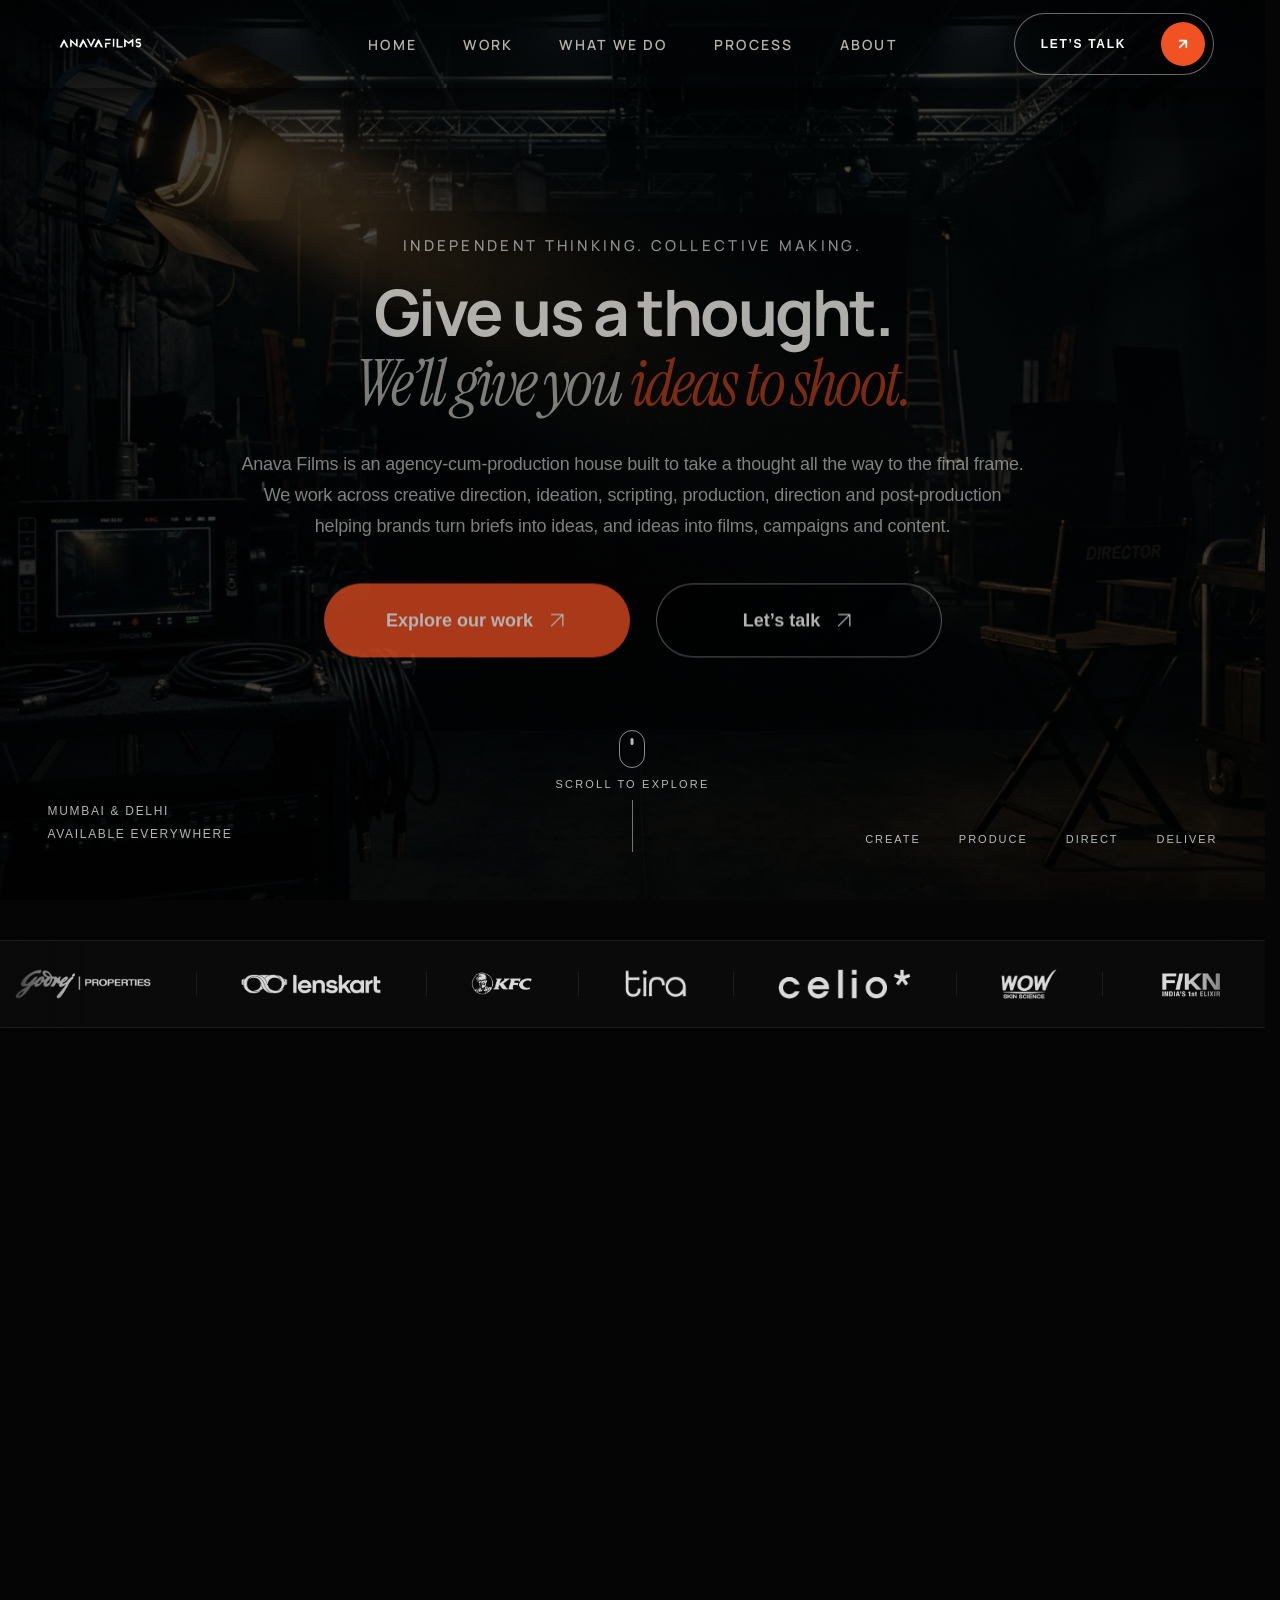
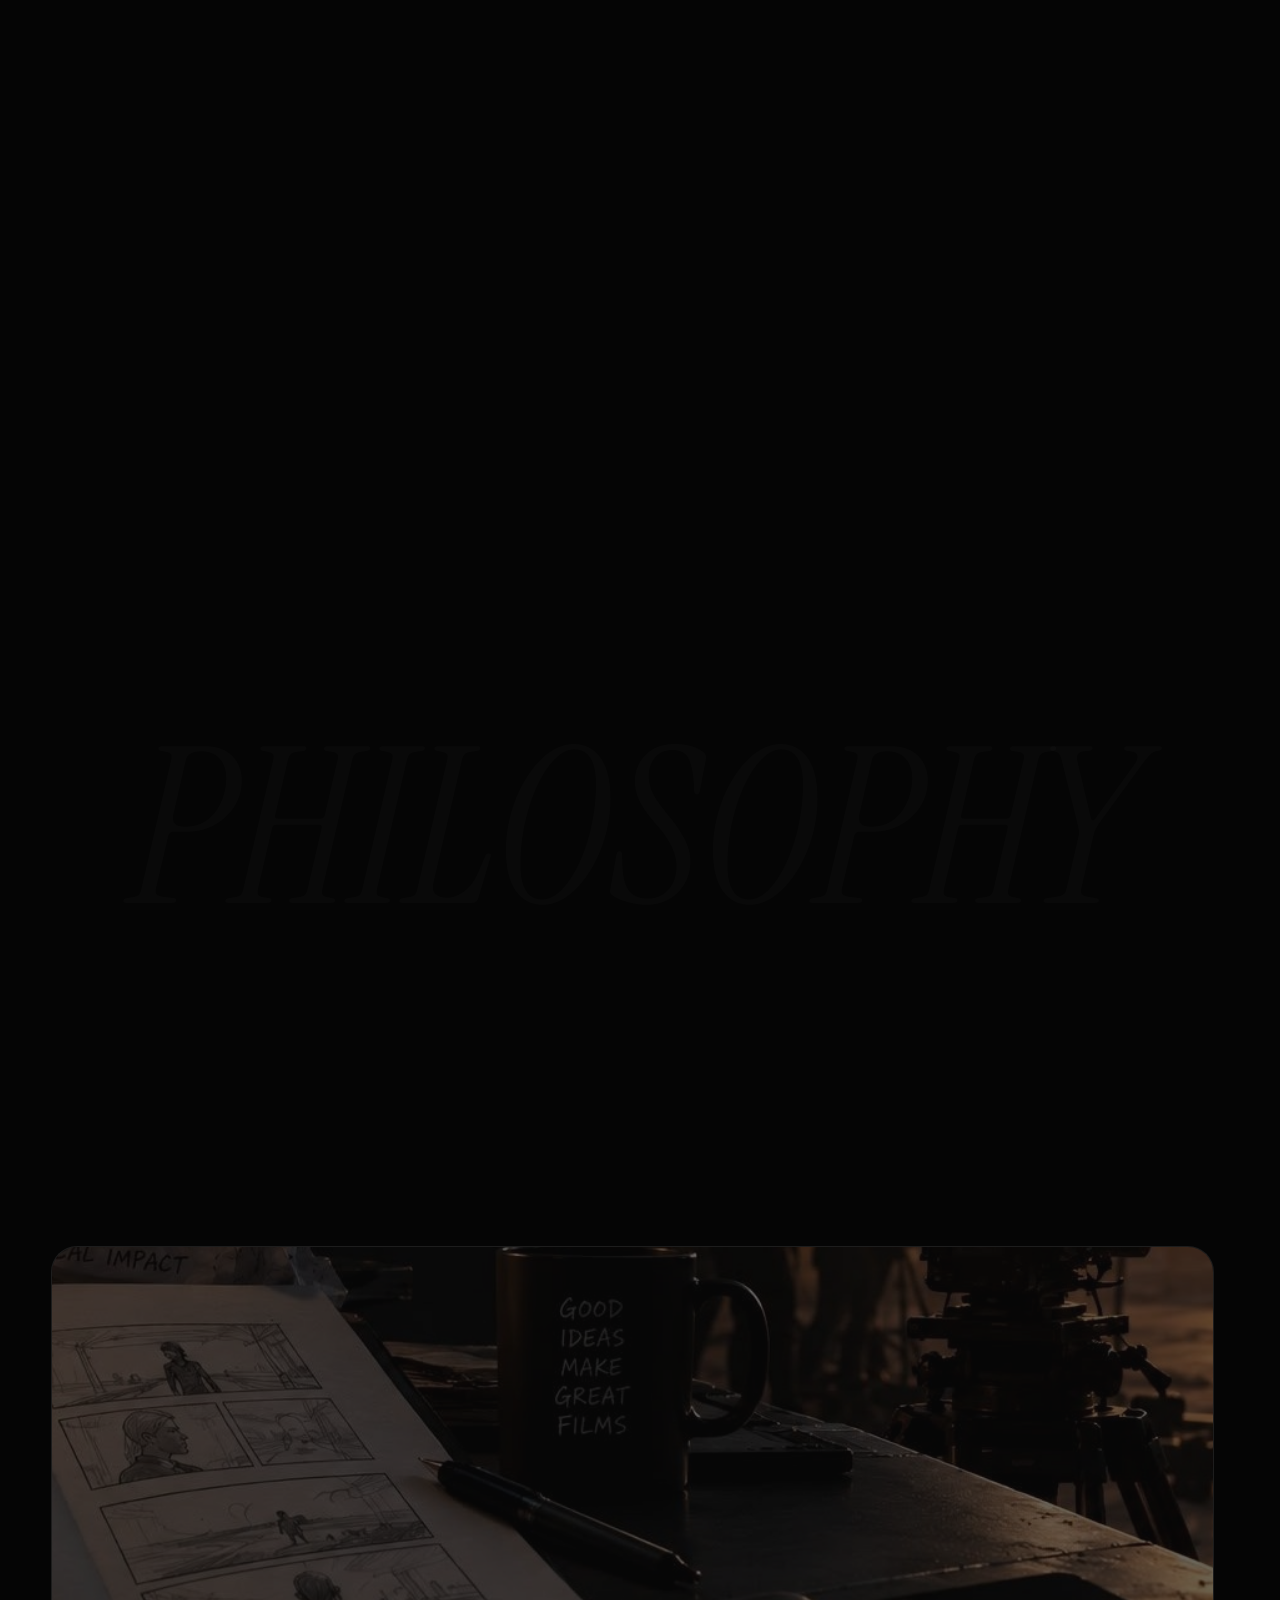
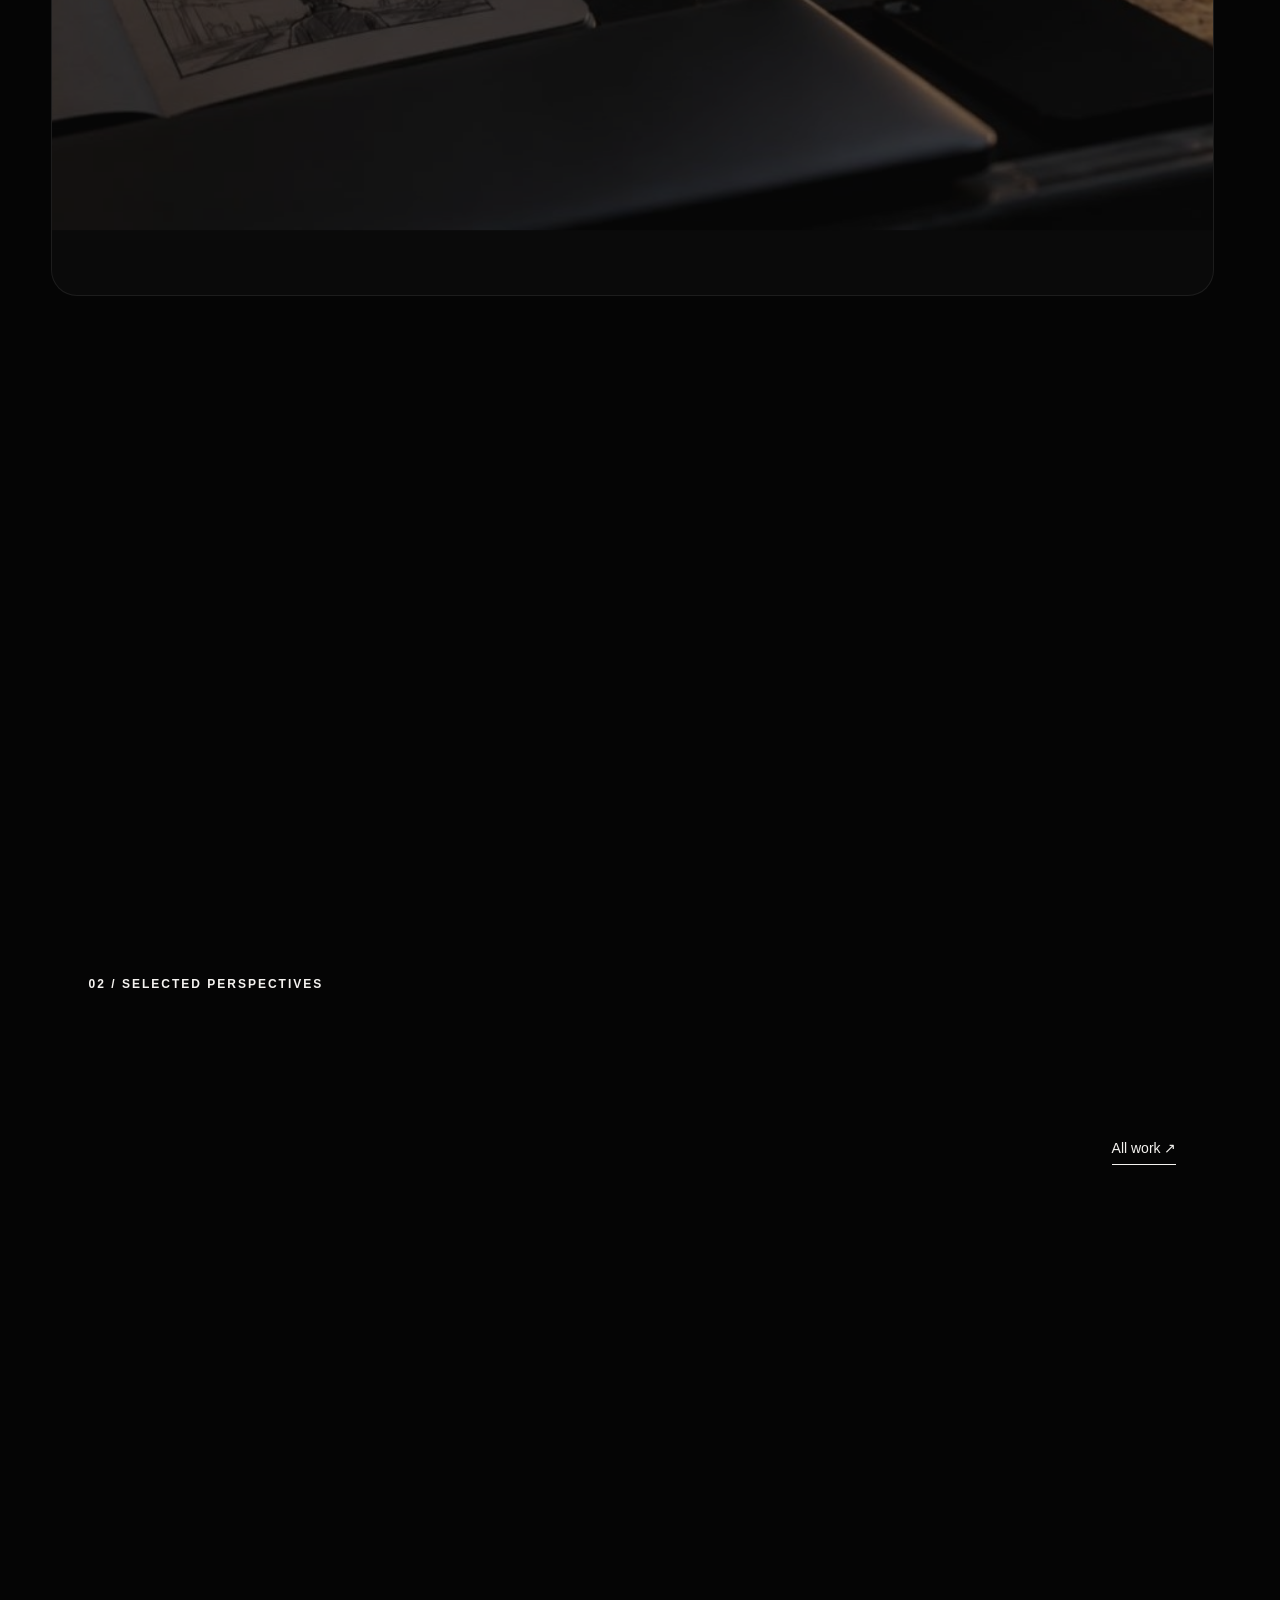
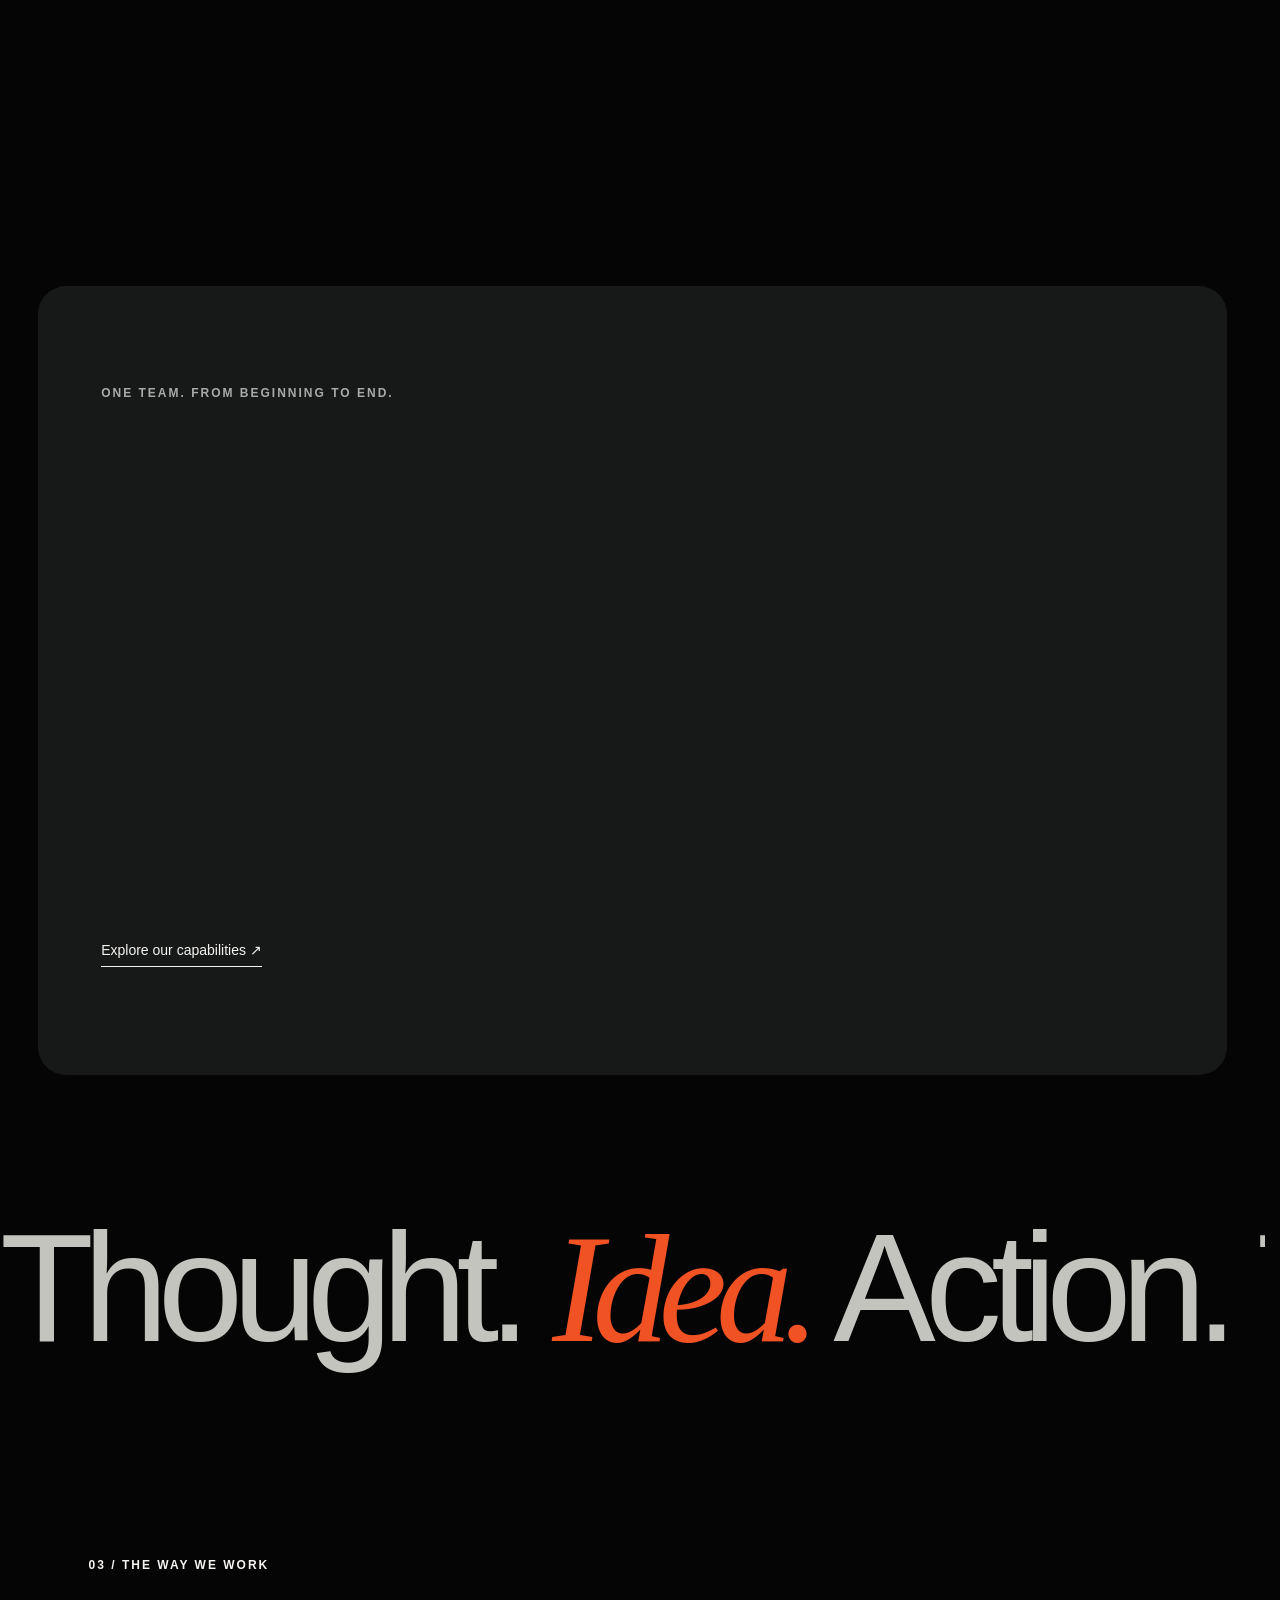
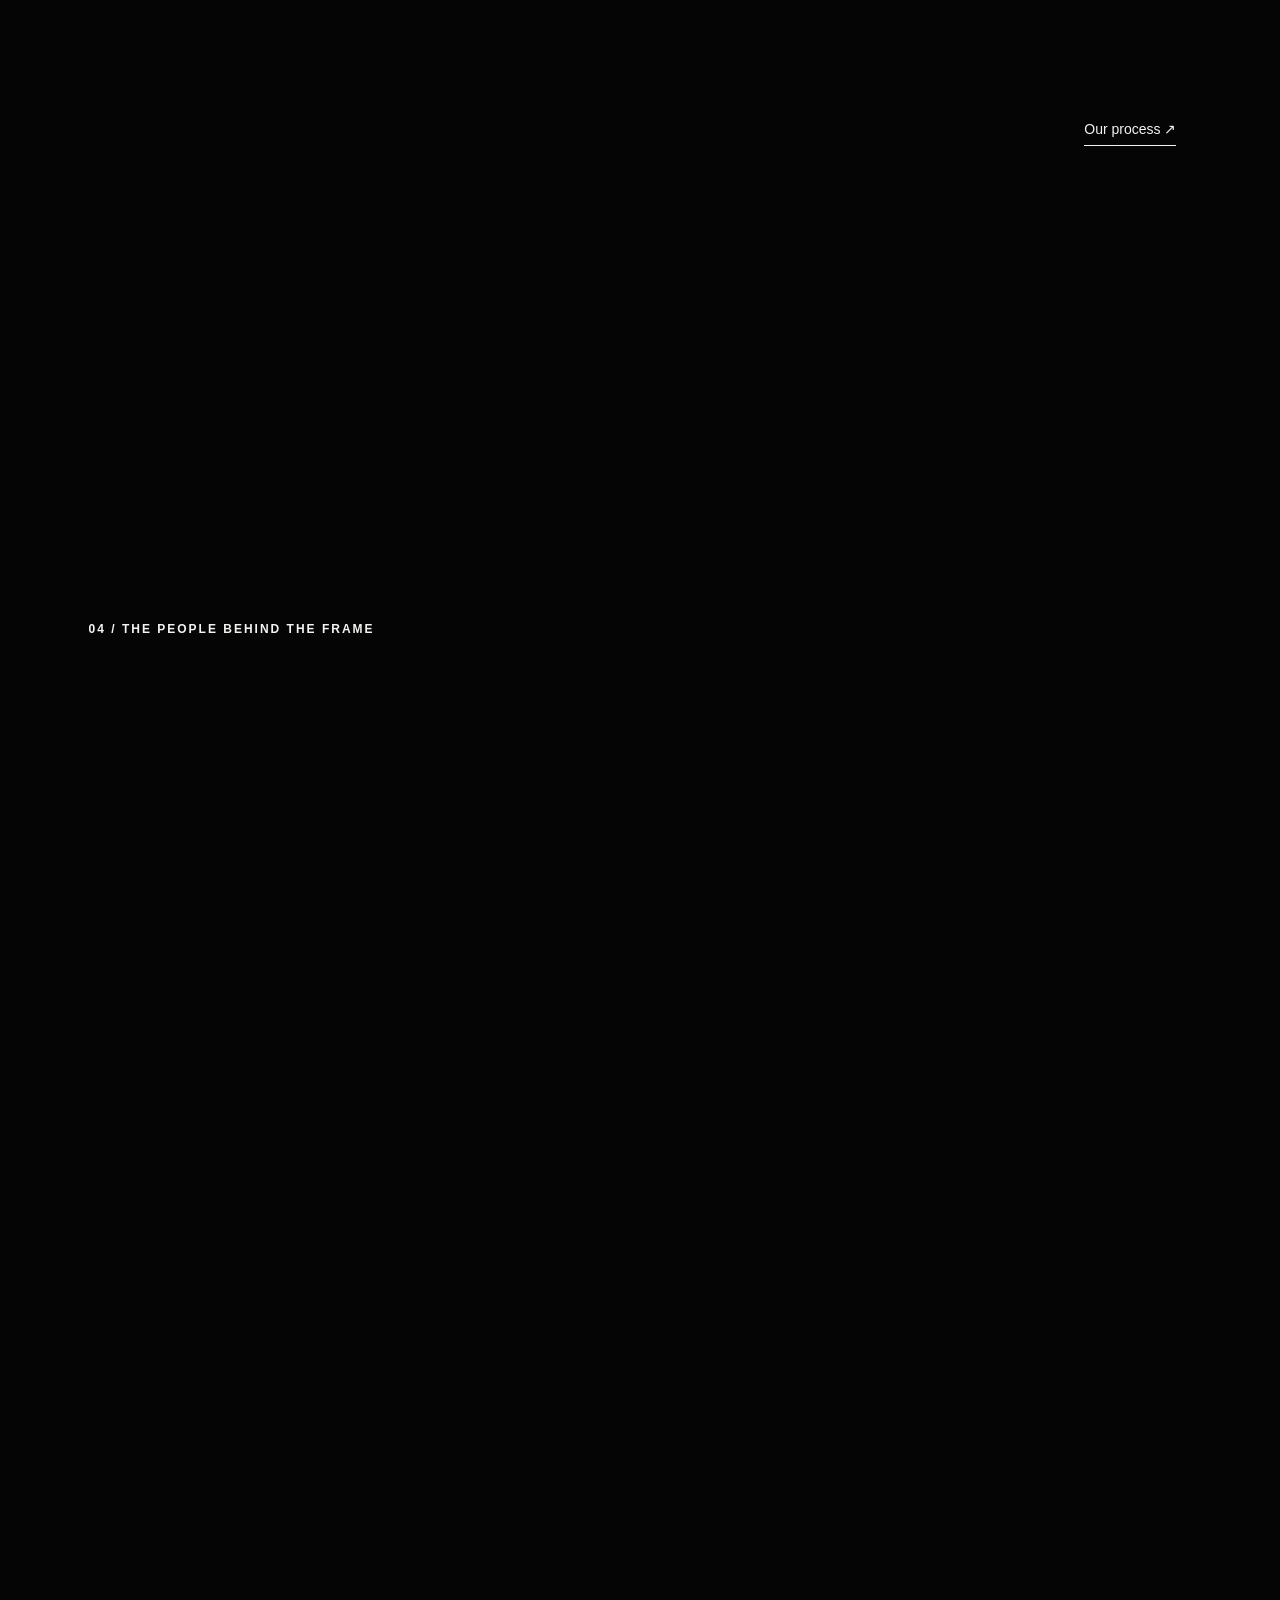
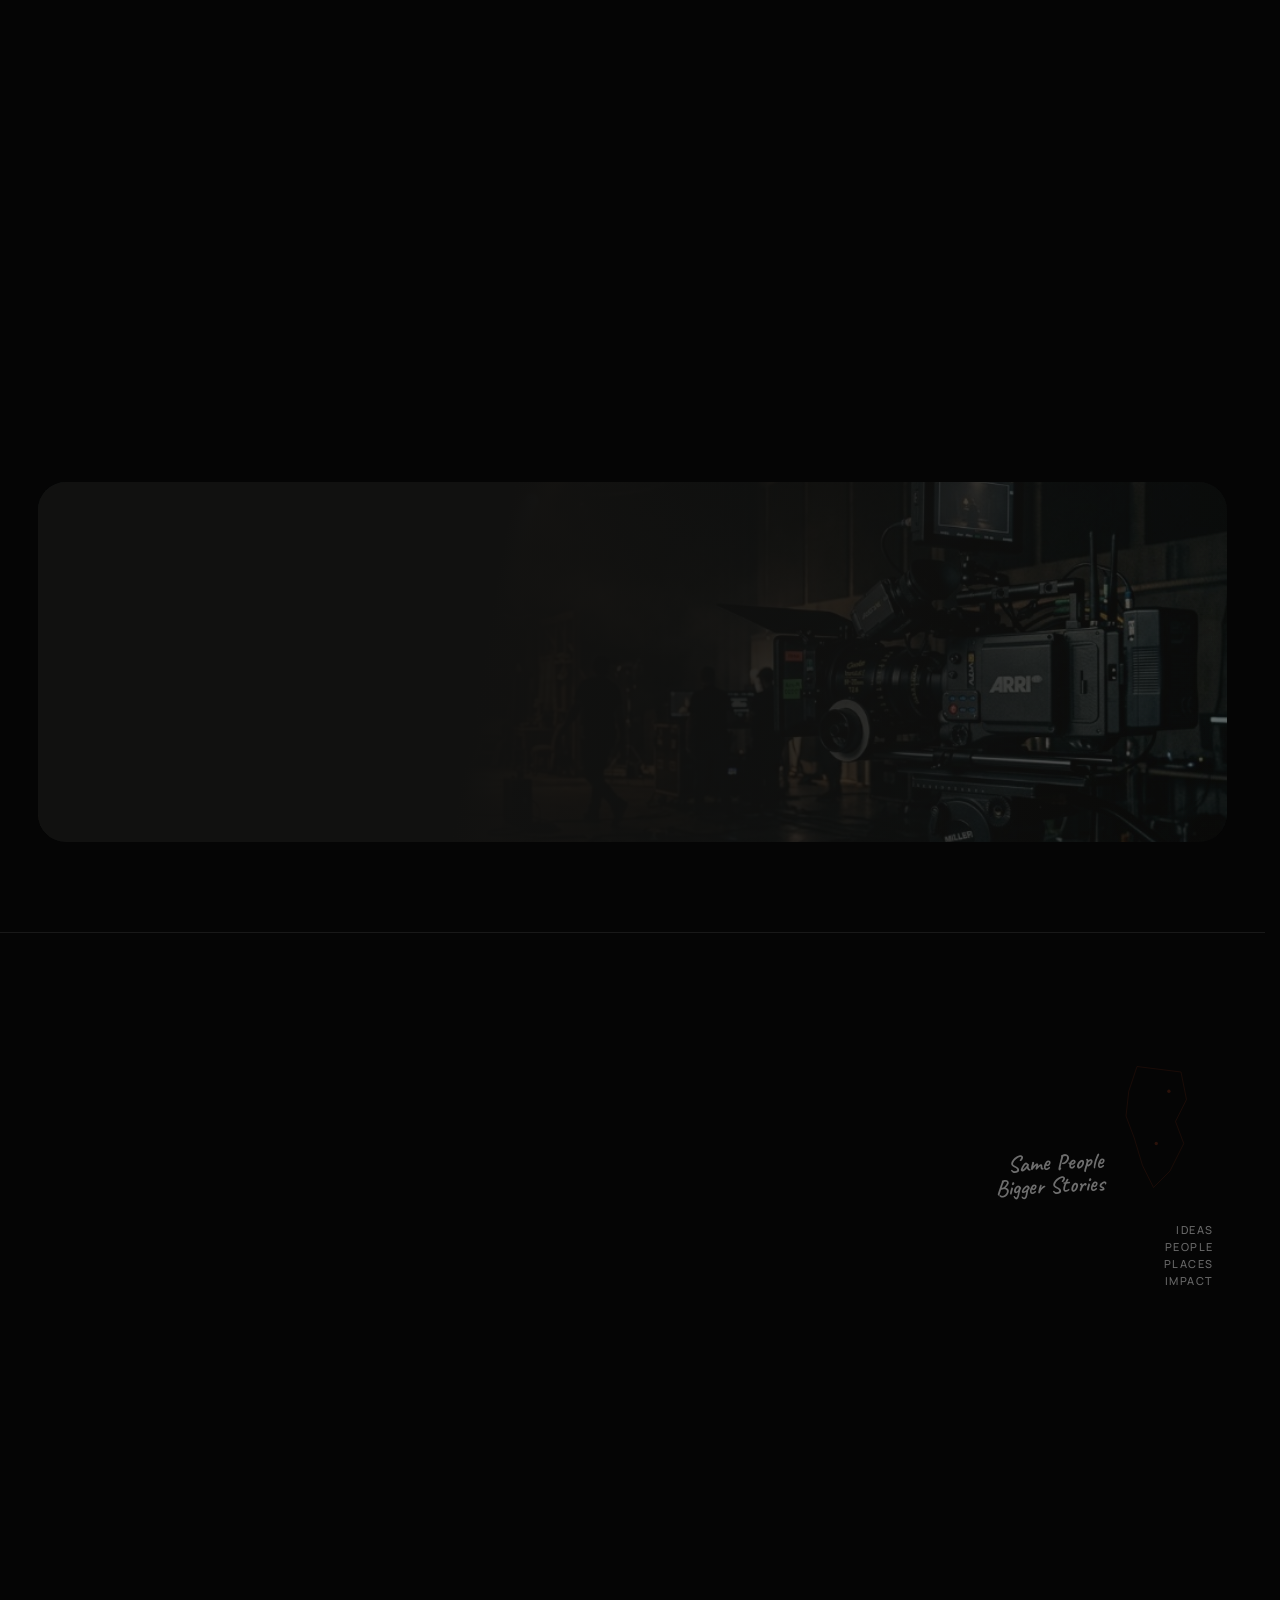
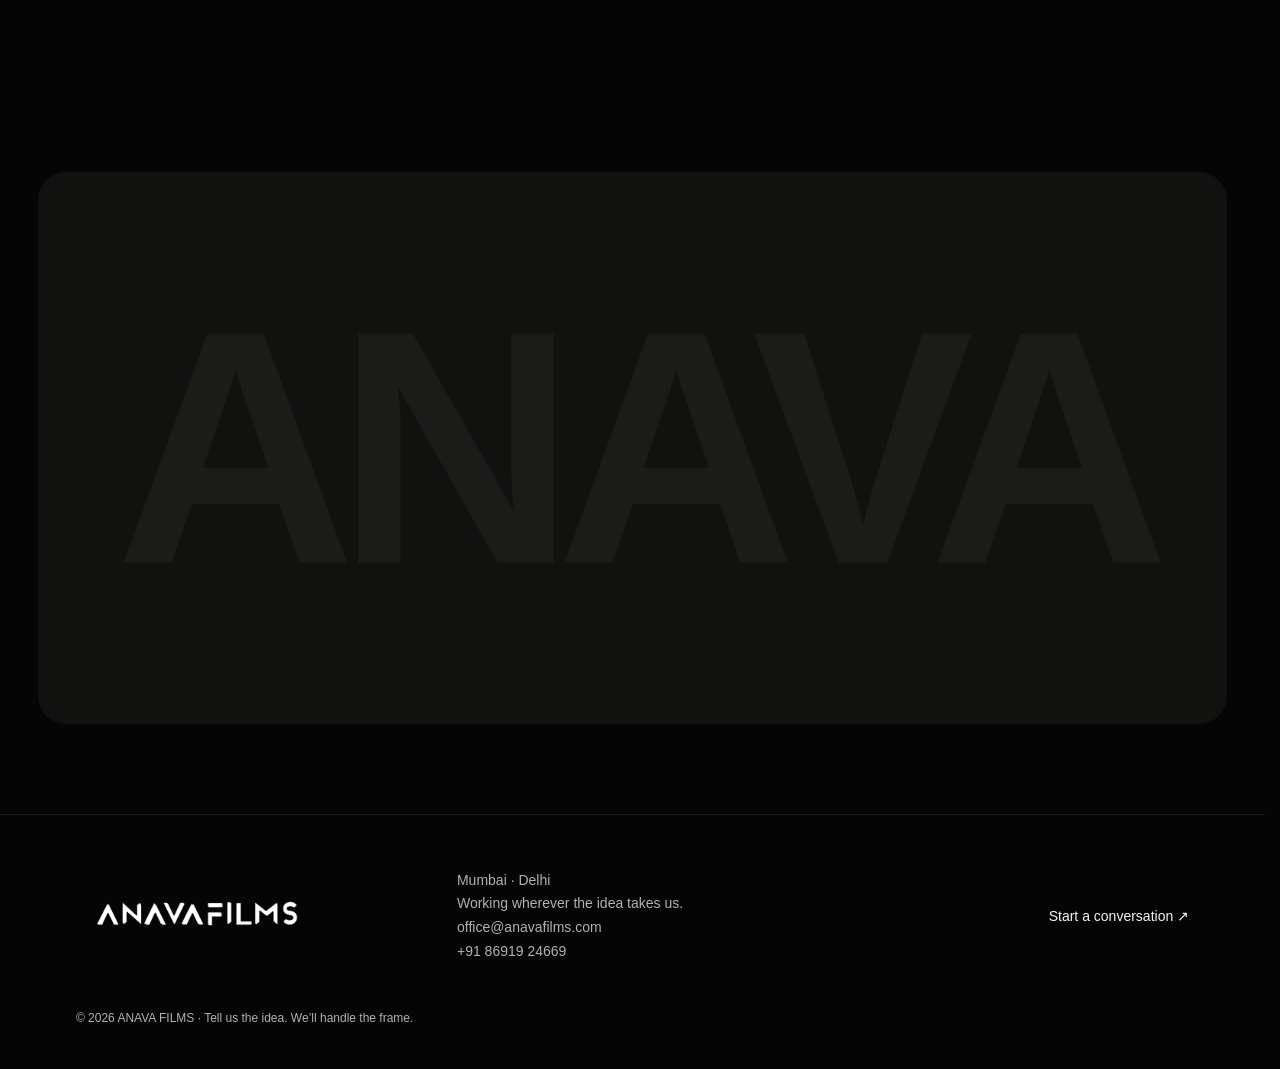
==== commit 06c0e208: "Redesign the Featured Work / Sunil Shetty section Elevate the home page's featured project band into" ====
--- a/index.html
+++ b/index.html
@@ -1,3 +1,3 @@
 <!DOCTYPE html>
-<html lang="en" data-theme="dark"><head><meta http-equiv="Content-Type" content="text/html; charset=UTF-8"><meta name="viewport" content="width=device-width,initial-scale=1"><meta name="description" content="ANAVA FILMS. A creative production house taking thoughts all the way to the final frame."><title>Creative Production — ANAVA FILMS</title><link rel="canonical" href="https://anavafilms.com/"><meta property="og:type" content="website"><meta property="og:site_name" content="ANAVA FILMS"><meta property="og:title" content="Creative Production — ANAVA FILMS"><meta property="og:description" content="ANAVA FILMS. A creative production house taking thoughts all the way to the final frame."><meta property="og:url" content="https://anavafilms.com/"><meta property="og:image" content="https://anavafilms.com/assets/tvc/kareena-kapoor-tira-beauty.jpg"><meta property="og:image:width" content="1920"><meta property="og:image:height" content="960"><meta name="twitter:card" content="summary_large_image"><meta name="twitter:title" content="Creative Production — ANAVA FILMS"><meta name="twitter:description" content="ANAVA FILMS. A creative production house taking thoughts all the way to the final frame."><meta name="twitter:image" content="https://anavafilms.com/assets/tvc/kareena-kapoor-tira-beauty.jpg"><link rel="icon" href="data:image/svg+xml,%3Csvg xmlns=&#39;http://www.w3.org/2000/svg&#39; viewBox=&#39;0 0 32 32&#39;%3E%3Crect width=&#39;32&#39; height=&#39;32&#39; rx=&#39;8&#39; fill=&#39;%23ef5838&#39;/%3E%3Ctext x=&#39;7&#39; y=&#39;25&#39; font-size=&#39;25&#39; fill=&#39;white&#39;%3Ea%3C/text%3E%3C/svg%3E"><link rel="apple-touch-icon" href="./assets/apple-touch-icon.png"><link rel="preconnect" href="https://fonts.googleapis.com"><link rel="preconnect" href="https://fonts.gstatic.com" crossorigin><link rel="stylesheet" href="https://fonts.googleapis.com/css2?family=Manrope:wght@500;600;700;800&family=Instrument+Serif:ital@0;1&family=Caveat:wght@600;700&display=swap"><link rel="stylesheet" href="./assets/style.css"><style>#intro-splash{position:fixed;inset:0;z-index:9999;background:#000;display:flex;align-items:center;justify-content:center;overflow:hidden;transition:opacity .6s ease}#intro-splash.intro-hide{opacity:0;pointer-events:none}#intro-splash video{width:100%;height:100%;object-fit:cover}#intro-skip{position:absolute;right:24px;bottom:24px;z-index:10000;padding:10px 20px;font-size:14px;letter-spacing:.02em;color:#fff;background:rgba(255,255,255,.1);border:1px solid rgba(255,255,255,.4);border-radius:999px;cursor:pointer;backdrop-filter:blur(4px)}#intro-skip:hover{background:rgba(255,255,255,.2)}#intro-sound{position:absolute;left:24px;bottom:24px;z-index:10000;width:40px;height:40px;display:flex;align-items:center;justify-content:center;color:#fff;background:rgba(255,255,255,.1);border:1px solid rgba(255,255,255,.4);border-radius:999px;cursor:pointer;backdrop-filter:blur(4px)}#intro-sound:hover{background:rgba(255,255,255,.2)}body.intro-lock{overflow:hidden}header .wordmark{cursor:pointer}</style></head><body><a class="skip-link" href="#app">Skip to content</a><div id="intro-splash"><video id="intro-video" src="./assets/intro/intro.mp4" autoplay muted playsinline></video><button id="intro-sound" type="button" aria-label="Unmute intro" aria-pressed="false"><svg viewBox="0 0 24 24" fill="none" stroke="currentColor" stroke-width="1.6" stroke-linecap="round" stroke-linejoin="round" width="18" height="18"><path d="M11 5 6 9H3v6h3l5 4V5Z"/><line x1="16" y1="9" x2="21" y2="15"/><line x1="21" y1="9" x2="16" y2="15"/></svg></button><button id="intro-skip" type="button" aria-label="Skip intro">Skip</button></div><script>(function(){var KEY="anavaIntroShown";var splash=document.getElementById("intro-splash");var video=document.getElementById("intro-video");var skipBtn=document.getElementById("intro-skip");var soundBtn=document.getElementById("intro-sound");if(!splash)return;var mutedIcon='<svg viewBox="0 0 24 24" fill="none" stroke="currentColor" stroke-width="1.6" stroke-linecap="round" stroke-linejoin="round" width="18" height="18"><path d="M11 5 6 9H3v6h3l5 4V5Z"/><line x1="16" y1="9" x2="21" y2="15"/><line x1="21" y1="9" x2="16" y2="15"/></svg>';var unmutedIcon='<svg viewBox="0 0 24 24" fill="none" stroke="currentColor" stroke-width="1.6" stroke-linecap="round" stroke-linejoin="round" width="18" height="18"><path d="M11 5 6 9H3v6h3l5 4V5Z"/><path d="M15.5 8.5a5 5 0 0 1 0 7"/><path d="M18 6a8.5 8.5 0 0 1 0 12"/></svg>';function setSoundIcon(){if(!soundBtn||!video)return;var muted=video.muted;soundBtn.innerHTML=muted?mutedIcon:unmutedIcon;soundBtn.setAttribute("aria-pressed",String(!muted));soundBtn.setAttribute("aria-label",muted?"Unmute intro":"Mute intro");}if(soundBtn){soundBtn.addEventListener("click",function(){if(!video)return;video.muted=!video.muted;setSoundIcon();});setSoundIcon();}var closing=null;function lockScroll(){document.body.classList.add("intro-lock");}function unlockScroll(){document.body.classList.remove("intro-lock");}function closeSplash(){if(closing)return;try{sessionStorage.setItem(KEY,"1");}catch(e){}splash.classList.add("intro-hide");unlockScroll();closing=setTimeout(function(){closing=null;},650);}function openSplash(){if(closing){clearTimeout(closing);closing=null;}splash.classList.remove("intro-hide");lockScroll();if(!video){closeSplash();return;}video.muted=true;setSoundIcon();try{video.currentTime=0;}catch(e){}var playPromise=video.play();if(playPromise&&typeof playPromise.catch==="function"){playPromise.catch(closeSplash);}}if(video){video.addEventListener("ended",closeSplash);video.addEventListener("error",closeSplash);}if(skipBtn){skipBtn.addEventListener("click",closeSplash);}document.addEventListener("DOMContentLoaded",function(){var headerLogo=document.querySelector("header .wordmark");if(headerLogo){headerLogo.addEventListener("click",function(e){e.preventDefault();openSplash();});}});var alreadyShown=false;try{alreadyShown=!!sessionStorage.getItem(KEY);}catch(e){}if(alreadyShown){splash.classList.add("intro-hide");}else{openSplash();}})();</script><header><a class="wordmark" href="#home" aria-label="Anava home"><img src="./assets/anava_official_logo_white.png" alt="Anava Films" width="1280" height="238"></a><nav aria-label="Main navigation"><a href="#" class="">Home</a><a href="#work" class="">Work</a><a href="#services" class="">What we do</a><a href="#process" class="">Process</a><a href="#about" class="">About</a></nav><div class="header-right"><a class="nav-cta" href="#contact"><span>LET’S TALK</span><span class="nav-cta-icon" aria-hidden="true"><svg width="12" height="12" viewBox="0 0 24 24" fill="none" stroke="currentColor" stroke-width="2.5" stroke-linecap="round" stroke-linejoin="round"><path d="M7 17L17 7M17 7H7M17 7V17"/></svg></span></a><button class="menu-button" aria-label="Open navigation" aria-expanded="false"><svg width="24" height="24" viewBox="0 0 24 24" fill="none" stroke="currentColor"><path d="M3 8h18M3 16h18"></path></svg></button></div></header><main id="app" tabindex="-1"><section class="hero"><span class="eyebrow reveal" style="translate: none; rotate: none; scale: none; opacity: 1; transform: translate(0px, 0px);">Independent thinking. Collective making.</span><h1><span class="hero-line">Give us a thought.</span><br><span class="hero-line"><em class="hero-light-em">We’ll give you </em><em>ideas to shoot.</em></span></h1><p class="reveal">Anava Films is an agency-cum-production house built to take a thought all the way to the final frame.<br>We work across creative direction, ideation, scripting, production, direction and post-production<br>helping brands turn briefs into ideas, and ideas into films, campaigns and content.</p><div class="hero-ctas reveal"><a class="pill" href="#work">Explore our work <svg width="20" height="20" viewBox="0 0 24 24" fill="none" stroke="currentColor" stroke-width="1.5" aria-hidden="true"><path d="M5 19 19 5M5 5h14v14"></path></svg></a><a class="pill secondary" href="#contact">Let’s talk <svg width="20" height="20" viewBox="0 0 24 24" fill="none" stroke="currentColor" stroke-width="1.5" aria-hidden="true"><path d="M5 19 19 5M5 5h14v14"></path></svg></a></div><div class="hero-bottom"><span>MUMBAI &amp; DELHI · AVAILABLE EVERYWHERE</span><span>SCROLL TO EXPLORE ↓</span></div></section><section class="logo-marquee-section" aria-label="Brands we work with"><div class="logo-marquee"><div class="logo-marquee-track"><div class="logo-item"><img src="assets/clients/kfc.png" alt="KFC" width="66" height="32"><span class="logo-divider" aria-hidden="true"></span></div><div class="logo-item"><img src="assets/clients/tira.png" alt="Tira Beauty" width="70" height="32"><span class="logo-divider" aria-hidden="true"></span></div><div class="logo-item"><img src="assets/clients/celio.png" alt="Celio" width="142" height="32"><span class="logo-divider" aria-hidden="true"></span></div><div class="logo-item"><img src="assets/clients/wow-skin-science.png" alt="WOW Skin Science" width="60" height="32"><span class="logo-divider" aria-hidden="true"></span></div><div class="logo-item"><img src="assets/clients/fikn.png" alt="FIKN Elixir" width="97" height="32"><span class="logo-divider" aria-hidden="true"></span></div><div class="logo-item"><img src="assets/clients/simplai.png" alt="SimplAI" width="76" height="32"><span class="logo-divider" aria-hidden="true"></span></div><div class="logo-item"><img src="assets/clients/indus-valley.png" alt="Indus Valley" width="97" height="32"><span class="logo-divider" aria-hidden="true"></span></div><div class="logo-item"><img src="assets/clients/green-lotus.png" alt="Green Lotus" width="88" height="32"><span class="logo-divider" aria-hidden="true"></span></div><div class="logo-item" aria-hidden="true"><img src="assets/clients/kfc.png" alt="KFC" width="66" height="32"><span class="logo-divider" aria-hidden="true"></span></div><div class="logo-item" aria-hidden="true"><img src="assets/clients/tira.png" alt="Tira Beauty" width="70" height="32"><span class="logo-divider" aria-hidden="true"></span></div><div class="logo-item" aria-hidden="true"><img src="assets/clients/celio.png" alt="Celio" width="142" height="32"><span class="logo-divider" aria-hidden="true"></span></div><div class="logo-item" aria-hidden="true"><img src="assets/clients/wow-skin-science.png" alt="WOW Skin Science" width="60" height="32"><span class="logo-divider" aria-hidden="true"></span></div><div class="logo-item" aria-hidden="true"><img src="assets/clients/fikn.png" alt="FIKN Elixir" width="97" height="32"><span class="logo-divider" aria-hidden="true"></span></div><div class="logo-item" aria-hidden="true"><img src="assets/clients/simplai.png" alt="SimplAI" width="76" height="32"><span class="logo-divider" aria-hidden="true"></span></div><div class="logo-item" aria-hidden="true"><img src="assets/clients/indus-valley.png" alt="Indus Valley" width="97" height="32"><span class="logo-divider" aria-hidden="true"></span></div><div class="logo-item" aria-hidden="true"><img src="assets/clients/green-lotus.png" alt="Green Lotus" width="88" height="32"><span class="logo-divider" aria-hidden="true"></span></div></div></div></section><section class="film-stage"><div class="film" style="clip-path: inset(0% 5% round 18px);"><img src="./assets/fashion.jpg" alt="Red fashion editorial — sample art direction" fetchpriority="high" width="1600" height="1100" style="translate: none; rotate: none; scale: none; transform: translate(0%, -9.4483%) translate3d(0px, 0px, 0px);"><div class="film-label"><p>THE ART OF MAKING YOU LOOK.</p><h2>A little unexpected.<br>Entirely unforgettable.</h2><span class="sample" style="color:#ccc">Sample visual · Creative direction</span></div><button class="play" data-project="after-hours" aria-label="Explore featured sample project"><svg width="20" height="20" viewBox="0 0 24 24" fill="none" stroke="currentColor" stroke-width="1.5" aria-hidden="true"><path d="M5 19 19 5M5 5h14v14"></path></svg></button></div></section><section class="section intro"><span class="eyebrow">OUR PHILOSOPHY</span><div class="intro-photo reveal"><img src="assets/thinkers-who-make.jpg" alt="Thinkers who make" loading="lazy" width="576" height="720"></div><div><h2 class="reveal">Thinkers who make.<br>Makers who think.</h2><p class="reveal">Anava Films sits somewhere between an agency and a production house. We believe great ideas shouldn’t get lost between the people who think them and the people who make them.</p><p class="reveal">So we bring both sides together. You bring the thought. We build the idea, make the film and deliver the final product.</p><div class="philosophy-process eyebrow reveal">THINK → MAKE → DELIVER</div><a class="pill reveal" href="#work">WATCH THE SHOWREEL 2026</a></div></section><section class="direct-lab scroll-enabled" aria-labelledby="direct-heading"><div class="direct-sticky"><div class="direct-heading"><div><span class="eyebrow">SCROLL TO DIRECT / ANAVA</span><h2 id="direct-heading">You move. <em>The frame follows.</em></h2></div><button class="direct-skip" type="button" data-direct="3">Skip to the final frame ↓</button></div><div class="direct-screen"><img class="direct-raw" src="./assets/fashion.jpg" alt="Sample fashion portrait used to demonstrate a creative treatment" width="1600" height="1100" loading="lazy"><img class="direct-colour" src="./assets/fashion.jpg" alt="" aria-hidden="true" width="1600" height="1100" loading="lazy" style="opacity: 0;"><div class="direct-shade" aria-hidden="true" style="opacity: 0;"></div><div class="direct-bar direct-bar-top" aria-hidden="true" style="translate: none; rotate: none; scale: none; transform: scale(1, 0);"></div><div class="direct-bar direct-bar-bottom" aria-hidden="true" style="translate: none; rotate: none; scale: none; transform: scale(1, 0);"></div><div class="direct-guides" aria-hidden="true" style="opacity: 1;"><span></span><span></span></div><span class="direct-frame-note">ANAVA / FRAME 001</span><div class="direct-type" aria-hidden="true" style="opacity: 0; translate: none; rotate: none; scale: none; transform: translate(0px, 30px);"><span>Ordinary?</span><em>Not today.</em></div><div class="direct-final-credit" aria-hidden="true" style="opacity: 0;">A THOUGHT. AN IDEA. A FRAME.</div><span class="direct-treatment">Illustrative treatment · Sample still</span></div><div class="direct-console"><div class="direct-stage-copy"><h3 id="direct-stage-title">The raw frame.</h3><p id="direct-stage-caption">A starting point. Light, character and possibility.</p></div><div class="direct-chapters" role="group" aria-label="Explore the four creative stages"><button type="button" data-direct="0" aria-pressed="true" class="active"><small>01</small><span>Raw frame</span></button><button type="button" data-direct="1" aria-pressed="false" class=""><small>02</small><span>Colour</span></button><button type="button" data-direct="2" aria-pressed="false" class=""><small>03</small><span>Typography</span></button><button type="button" data-direct="3" aria-pressed="false" class=""><small>04</small><span>Final frame</span></button></div></div><div class="direct-progress" aria-hidden="true"><span style=""></span></div><div class="direct-bottom"><span class="direct-instruction">Scroll through the process, or choose a stage.</span><a href="#contact" id="direct-enquire">Let’s make your next frame ↗</a></div></div></section><section class="section"><div class="section-heading"><div><span class="eyebrow">02 / Selected perspectives</span><h2 class="reveal" style="translate: none; rotate: none; scale: none; opacity: 0; transform: translate(0px, 32px);">Work that stays<br>with you.</h2></div><a class="text-link" href="#work">All work ↗</a></div><div class="grid"><button class="card reveal" data-project="after-hours" aria-label="Explore sample project After hours." style="translate: none; rotate: none; scale: none; opacity: 0; transform: translate(0px, 32px);"><div class="card-image"><img src="./assets/fashion.jpg" alt="Fashion / Editorial — sample creative imagery" loading="lazy" width="1200" height="900" style="translate: none; rotate: none; scale: none; transform: translate(0%, -8%);"><span class="open-arrow"><svg width="20" height="20" viewBox="0 0 24 24" fill="none" stroke="currentColor" stroke-width="1.5" aria-hidden="true"><path d="M5 19 19 5M5 5h14v14"></path></svg></span></div><div class="card-meta"><h3>After hours.</h3><small>Fashion / Editorial</small></div></button><button class="card reveal" data-project="quiet-places" aria-label="Explore sample project A different perspective." style="translate: none; rotate: none; scale: none; opacity: 0; transform: translate(0px, 32px);"><div class="card-image"><img src="./assets/architecture.jpg" alt="Spaces / Brand story — sample creative imagery" loading="lazy" width="1200" height="900" style="translate: none; rotate: none; scale: none; transform: translate(0%, -8%);"><span class="open-arrow"><svg width="20" height="20" viewBox="0 0 24 24" fill="none" stroke="currentColor" stroke-width="1.5" aria-hidden="true"><path d="M5 19 19 5M5 5h14v14"></path></svg></span></div><div class="card-meta"><h3>A different perspective.</h3><small>Spaces / Brand story</small></div></button></div></section><section class="dark"><span class="eyebrow">One team. From beginning to end.</span><div class="service-row reveal" style="translate: none; rotate: none; scale: none; opacity: 0; transform: translate(0px, 32px);"><span class="num">01</span><h3>Think.</h3><p>Creative direction · Ideation &amp; concept development · Scripting · Creative consulting</p></div><div class="service-row reveal" style="translate: none; rotate: none; scale: none; opacity: 0; transform: translate(0px, 32px);"><span class="num">02</span><h3>Make.</h3><p>Production · Direction · Casting · Art direction</p></div><div class="service-row reveal" style="translate: none; rotate: none; scale: none; opacity: 0; transform: translate(0px, 32px);"><span class="num">03</span><h3>Finish.</h3><p>Offline editing · Music &amp; sound · Colour &amp; online · VFX &amp; mastering</p></div><p style="margin-top:35px"><a class="text-link" href="#services">Explore our capabilities ↗</a></p></section><div class="motion-line" aria-hidden="true"><div style="translate: none; rotate: none; scale: none; transform: translate(0px, 0px);">Thought. <em>Idea.</em> Action. Thought. <em>Idea.</em> Action.</div></div><section class="section"><div class="section-heading"><div><span class="eyebrow">03 / The way we work</span><h2 class="reveal" style="translate: none; rotate: none; scale: none; opacity: 0; transform: translate(0px, 32px);">From thought<br>to screen.</h2></div><a class="text-link" href="#process">Our process ↗</a></div><div class="process-list"><article class="process-item reveal" style="translate: none; rotate: none; scale: none; opacity: 0; transform: translate(0px, 32px);"><small>01</small><h3>The thought</h3><p>A brief, a problem, a product. Or simply a thought.</p></article><article class="process-item reveal" style="translate: none; rotate: none; scale: none; opacity: 0; transform: translate(0px, 32px);"><small>02</small><h3>The idea</h3><p>We explore creative directions and find the idea worth making.</p></article><article class="process-item reveal" style="translate: none; rotate: none; scale: none; opacity: 0; transform: translate(0px, 32px);"><small>03</small><h3>The shoot</h3><p>The idea leaves the page. The deck becomes reality.</p></article></div></section><section class="section"><span class="eyebrow">04 / The people behind the frame</span><h2 class="big reveal" style="translate: none; rotate: none; scale: none; opacity: 0; transform: translate(0px, 32px);">Good people.<br>Better together.</h2><div class="people"><article class="person reveal" style="translate: none; rotate: none; scale: none; opacity: 0; transform: translate(0px, 32px);"><span class="initial" aria-hidden="true">jk.</span><h3>Jackson Khatri</h3><small>Founder · Creative Director · Director</small><p>From animation and multimedia to filmmaking, Jackson brings creative thinking and production together. He shapes the thought, finds the idea and stays close to the final frame.</p></article><article class="person reveal" style="translate: none; rotate: none; scale: none; opacity: 0; transform: translate(0px, 32px);"><span class="initial" aria-hidden="true">ak.</span><h3>Anjan Khatri</h3><small>Producer</small><p>Anjan brings structure to ambition. Working across production and execution, he helps turn creative ideas into organised, thoughtful productions.</p></article></div></section></main><footer><a class="wordmark" href="#home"><img src="./assets/anava_official_logo_white.png" alt="Anava Films" width="1280" height="238"></a><p>Mumbai · Delhi<br>Working wherever the idea takes us.<br><a href="mailto:office@anavafilms.com">office@anavafilms.com</a><br><a href="tel:+918691924669">+91 86919 24669</a></p><a href="#contact">Start a conversation ↗</a><small>© 2026 ANAVA FILMS · Tell us the idea. We’ll handle the frame.</small></footer><dialog id="project" aria-labelledby="project-title"><button class="close" aria-label="Close project">×</button><div id="project-content"></div></dialog><dialog id="lightbox" class="lightbox"><button class="close" id="lightbox-close" aria-label="Close image">×</button><img id="lightbox-image" alt=""></dialog><script src="./assets/lenis.min.js"></script><script src="./assets/gsap.min.js"></script><script src="./assets/scrolltrigger.min.js"></script><script src="./assets/content.js"></script><script src="./assets/thought.js"></script><script src="./assets/app.js"></script>
+<html lang="en" data-theme="dark"><head><meta http-equiv="Content-Type" content="text/html; charset=UTF-8"><meta name="viewport" content="width=device-width,initial-scale=1"><meta name="description" content="ANAVA FILMS. A creative production house taking thoughts all the way to the final frame."><title>Creative Production — ANAVA FILMS</title><link rel="canonical" href="https://anavafilms.com/"><meta property="og:type" content="website"><meta property="og:site_name" content="ANAVA FILMS"><meta property="og:title" content="Creative Production — ANAVA FILMS"><meta property="og:description" content="ANAVA FILMS. A creative production house taking thoughts all the way to the final frame."><meta property="og:url" content="https://anavafilms.com/"><meta property="og:image" content="https://anavafilms.com/assets/tvc/kareena-kapoor-tira-beauty.jpg"><meta property="og:image:width" content="1920"><meta property="og:image:height" content="960"><meta name="twitter:card" content="summary_large_image"><meta name="twitter:title" content="Creative Production — ANAVA FILMS"><meta name="twitter:description" content="ANAVA FILMS. A creative production house taking thoughts all the way to the final frame."><meta name="twitter:image" content="https://anavafilms.com/assets/tvc/kareena-kapoor-tira-beauty.jpg"><link rel="icon" href="data:image/svg+xml,%3Csvg xmlns=&#39;http://www.w3.org/2000/svg&#39; viewBox=&#39;0 0 32 32&#39;%3E%3Crect width=&#39;32&#39; height=&#39;32&#39; rx=&#39;8&#39; fill=&#39;%23ef5838&#39;/%3E%3Ctext x=&#39;7&#39; y=&#39;25&#39; font-size=&#39;25&#39; fill=&#39;white&#39;%3Ea%3C/text%3E%3C/svg%3E"><link rel="apple-touch-icon" href="./assets/apple-touch-icon.png"><link rel="preconnect" href="https://fonts.googleapis.com"><link rel="preconnect" href="https://fonts.gstatic.com" crossorigin><link rel="stylesheet" href="https://fonts.googleapis.com/css2?family=Manrope:wght@500;600;700;800&family=Instrument+Serif:ital@0;1&family=Caveat:wght@600;700&family=Inter:wght@400;500;700&display=swap"><link rel="stylesheet" href="./assets/style.css"><style>#intro-splash{position:fixed;inset:0;z-index:9999;background:#000;display:flex;align-items:center;justify-content:center;overflow:hidden;transition:opacity .6s ease}#intro-splash.intro-hide{opacity:0;pointer-events:none}#intro-splash video{width:100%;height:100%;object-fit:cover}#intro-skip{position:absolute;right:24px;bottom:24px;z-index:10000;padding:10px 20px;font-size:14px;letter-spacing:.02em;color:#fff;background:rgba(255,255,255,.1);border:1px solid rgba(255,255,255,.4);border-radius:999px;cursor:pointer;backdrop-filter:blur(4px)}#intro-skip:hover{background:rgba(255,255,255,.2)}#intro-sound{position:absolute;left:24px;bottom:24px;z-index:10000;width:40px;height:40px;display:flex;align-items:center;justify-content:center;color:#fff;background:rgba(255,255,255,.1);border:1px solid rgba(255,255,255,.4);border-radius:999px;cursor:pointer;backdrop-filter:blur(4px)}#intro-sound:hover{background:rgba(255,255,255,.2)}body.intro-lock{overflow:hidden}header .wordmark{cursor:pointer}</style></head><body><a class="skip-link" href="#app">Skip to content</a><div id="intro-splash"><video id="intro-video" src="./assets/intro/intro.mp4" autoplay muted playsinline></video><button id="intro-sound" type="button" aria-label="Unmute intro" aria-pressed="false"><svg viewBox="0 0 24 24" fill="none" stroke="currentColor" stroke-width="1.6" stroke-linecap="round" stroke-linejoin="round" width="18" height="18"><path d="M11 5 6 9H3v6h3l5 4V5Z"/><line x1="16" y1="9" x2="21" y2="15"/><line x1="21" y1="9" x2="16" y2="15"/></svg></button><button id="intro-skip" type="button" aria-label="Skip intro">Skip</button></div><script>(function(){var KEY="anavaIntroShown";var splash=document.getElementById("intro-splash");var video=document.getElementById("intro-video");var skipBtn=document.getElementById("intro-skip");var soundBtn=document.getElementById("intro-sound");if(!splash)return;var mutedIcon='<svg viewBox="0 0 24 24" fill="none" stroke="currentColor" stroke-width="1.6" stroke-linecap="round" stroke-linejoin="round" width="18" height="18"><path d="M11 5 6 9H3v6h3l5 4V5Z"/><line x1="16" y1="9" x2="21" y2="15"/><line x1="21" y1="9" x2="16" y2="15"/></svg>';var unmutedIcon='<svg viewBox="0 0 24 24" fill="none" stroke="currentColor" stroke-width="1.6" stroke-linecap="round" stroke-linejoin="round" width="18" height="18"><path d="M11 5 6 9H3v6h3l5 4V5Z"/><path d="M15.5 8.5a5 5 0 0 1 0 7"/><path d="M18 6a8.5 8.5 0 0 1 0 12"/></svg>';function setSoundIcon(){if(!soundBtn||!video)return;var muted=video.muted;soundBtn.innerHTML=muted?mutedIcon:unmutedIcon;soundBtn.setAttribute("aria-pressed",String(!muted));soundBtn.setAttribute("aria-label",muted?"Unmute intro":"Mute intro");}if(soundBtn){soundBtn.addEventListener("click",function(){if(!video)return;video.muted=!video.muted;setSoundIcon();});setSoundIcon();}var closing=null;function lockScroll(){document.body.classList.add("intro-lock");}function unlockScroll(){document.body.classList.remove("intro-lock");}function closeSplash(){if(closing)return;try{sessionStorage.setItem(KEY,"1");}catch(e){}splash.classList.add("intro-hide");unlockScroll();closing=setTimeout(function(){closing=null;},650);}function openSplash(){if(closing){clearTimeout(closing);closing=null;}splash.classList.remove("intro-hide");lockScroll();if(!video){closeSplash();return;}video.muted=true;setSoundIcon();try{video.currentTime=0;}catch(e){}var playPromise=video.play();if(playPromise&&typeof playPromise.catch==="function"){playPromise.catch(closeSplash);}}if(video){video.addEventListener("ended",closeSplash);video.addEventListener("error",closeSplash);}if(skipBtn){skipBtn.addEventListener("click",closeSplash);}document.addEventListener("DOMContentLoaded",function(){var headerLogo=document.querySelector("header .wordmark");if(headerLogo){headerLogo.addEventListener("click",function(e){e.preventDefault();openSplash();});}});var alreadyShown=false;try{alreadyShown=!!sessionStorage.getItem(KEY);}catch(e){}if(alreadyShown){splash.classList.add("intro-hide");}else{openSplash();}})();</script><header><a class="wordmark" href="#home" aria-label="Anava home"><img src="./assets/anava_official_logo_white.png" alt="Anava Films" width="1280" height="238"></a><nav aria-label="Main navigation"><a href="#" class="">Home</a><a href="#work" class="">Work</a><a href="#services" class="">What we do</a><a href="#process" class="">Process</a><a href="#about" class="">About</a></nav><div class="header-right"><a class="nav-cta" href="#contact"><span>LET’S TALK</span><span class="nav-cta-icon" aria-hidden="true"><svg width="12" height="12" viewBox="0 0 24 24" fill="none" stroke="currentColor" stroke-width="2.5" stroke-linecap="round" stroke-linejoin="round"><path d="M7 17L17 7M17 7H7M17 7V17"/></svg></span></a><button class="menu-button" aria-label="Open navigation" aria-expanded="false"><svg width="24" height="24" viewBox="0 0 24 24" fill="none" stroke="currentColor"><path d="M3 8h18M3 16h18"></path></svg></button></div></header><main id="app" tabindex="-1"><section class="hero"><span class="eyebrow reveal" style="translate: none; rotate: none; scale: none; opacity: 1; transform: translate(0px, 0px);">Independent thinking. Collective making.</span><h1><span class="hero-line">Give us a thought.</span><br><span class="hero-line"><em class="hero-light-em">We’ll give you </em><em>ideas to shoot.</em></span></h1><p class="reveal">Anava Films is an agency-cum-production house built to take a thought all the way to the final frame.<br>We work across creative direction, ideation, scripting, production, direction and post-production<br>helping brands turn briefs into ideas, and ideas into films, campaigns and content.</p><div class="hero-ctas reveal"><a class="pill" href="#work">Explore our work <svg width="20" height="20" viewBox="0 0 24 24" fill="none" stroke="currentColor" stroke-width="1.5" aria-hidden="true"><path d="M5 19 19 5M5 5h14v14"></path></svg></a><a class="pill secondary" href="#contact">Let’s talk <svg width="20" height="20" viewBox="0 0 24 24" fill="none" stroke="currentColor" stroke-width="1.5" aria-hidden="true"><path d="M5 19 19 5M5 5h14v14"></path></svg></a></div><div class="hero-bottom"><span>MUMBAI &amp; DELHI · AVAILABLE EVERYWHERE</span><span>SCROLL TO EXPLORE ↓</span></div></section><section class="logo-marquee-section" aria-label="Brands we work with"><div class="logo-marquee"><div class="logo-marquee-track"><div class="logo-item"><img src="assets/clients/kfc.png" alt="KFC" width="66" height="32"><span class="logo-divider" aria-hidden="true"></span></div><div class="logo-item"><img src="assets/clients/tira.png" alt="Tira Beauty" width="70" height="32"><span class="logo-divider" aria-hidden="true"></span></div><div class="logo-item"><img src="assets/clients/celio.png" alt="Celio" width="142" height="32"><span class="logo-divider" aria-hidden="true"></span></div><div class="logo-item"><img src="assets/clients/wow-skin-science.png" alt="WOW Skin Science" width="60" height="32"><span class="logo-divider" aria-hidden="true"></span></div><div class="logo-item"><img src="assets/clients/fikn.png" alt="FIKN Elixir" width="97" height="32"><span class="logo-divider" aria-hidden="true"></span></div><div class="logo-item"><img src="assets/clients/simplai.png" alt="SimplAI" width="76" height="32"><span class="logo-divider" aria-hidden="true"></span></div><div class="logo-item"><img src="assets/clients/indus-valley.png" alt="Indus Valley" width="97" height="32"><span class="logo-divider" aria-hidden="true"></span></div><div class="logo-item"><img src="assets/clients/green-lotus.png" alt="Green Lotus" width="88" height="32"><span class="logo-divider" aria-hidden="true"></span></div><div class="logo-item" aria-hidden="true"><img src="assets/clients/kfc.png" alt="KFC" width="66" height="32"><span class="logo-divider" aria-hidden="true"></span></div><div class="logo-item" aria-hidden="true"><img src="assets/clients/tira.png" alt="Tira Beauty" width="70" height="32"><span class="logo-divider" aria-hidden="true"></span></div><div class="logo-item" aria-hidden="true"><img src="assets/clients/celio.png" alt="Celio" width="142" height="32"><span class="logo-divider" aria-hidden="true"></span></div><div class="logo-item" aria-hidden="true"><img src="assets/clients/wow-skin-science.png" alt="WOW Skin Science" width="60" height="32"><span class="logo-divider" aria-hidden="true"></span></div><div class="logo-item" aria-hidden="true"><img src="assets/clients/fikn.png" alt="FIKN Elixir" width="97" height="32"><span class="logo-divider" aria-hidden="true"></span></div><div class="logo-item" aria-hidden="true"><img src="assets/clients/simplai.png" alt="SimplAI" width="76" height="32"><span class="logo-divider" aria-hidden="true"></span></div><div class="logo-item" aria-hidden="true"><img src="assets/clients/indus-valley.png" alt="Indus Valley" width="97" height="32"><span class="logo-divider" aria-hidden="true"></span></div><div class="logo-item" aria-hidden="true"><img src="assets/clients/green-lotus.png" alt="Green Lotus" width="88" height="32"><span class="logo-divider" aria-hidden="true"></span></div></div></div></section><section class="film-stage"><div class="film" style="clip-path: inset(0% 5% round 18px);"><img src="./assets/fashion.jpg" alt="Red fashion editorial — sample art direction" fetchpriority="high" width="1600" height="1100" style="translate: none; rotate: none; scale: none; transform: translate(0%, -9.4483%) translate3d(0px, 0px, 0px);"><div class="film-label"><p>THE ART OF MAKING YOU LOOK.</p><h2>A little unexpected.<br>Entirely unforgettable.</h2><span class="sample" style="color:#ccc">Sample visual · Creative direction</span></div><button class="play" data-project="after-hours" aria-label="Explore featured sample project"><svg width="20" height="20" viewBox="0 0 24 24" fill="none" stroke="currentColor" stroke-width="1.5" aria-hidden="true"><path d="M5 19 19 5M5 5h14v14"></path></svg></button></div></section><section class="section intro"><span class="eyebrow">OUR PHILOSOPHY</span><div class="intro-photo reveal"><img src="assets/thinkers-who-make.jpg" alt="Thinkers who make" loading="lazy" width="576" height="720"></div><div><h2 class="reveal">Thinkers who make.<br>Makers who think.</h2><p class="reveal">Anava Films sits somewhere between an agency and a production house. We believe great ideas shouldn’t get lost between the people who think them and the people who make them.</p><p class="reveal">So we bring both sides together. You bring the thought. We build the idea, make the film and deliver the final product.</p><div class="philosophy-process eyebrow reveal">THINK → MAKE → DELIVER</div><a class="pill reveal" href="#work">WATCH THE SHOWREEL 2026</a></div></section><section class="direct-lab scroll-enabled" aria-labelledby="direct-heading"><div class="direct-sticky"><div class="direct-heading"><div><span class="eyebrow">SCROLL TO DIRECT / ANAVA</span><h2 id="direct-heading">You move. <em>The frame follows.</em></h2></div><button class="direct-skip" type="button" data-direct="3">Skip to the final frame ↓</button></div><div class="direct-screen"><img class="direct-raw" src="./assets/fashion.jpg" alt="Sample fashion portrait used to demonstrate a creative treatment" width="1600" height="1100" loading="lazy"><img class="direct-colour" src="./assets/fashion.jpg" alt="" aria-hidden="true" width="1600" height="1100" loading="lazy" style="opacity: 0;"><div class="direct-shade" aria-hidden="true" style="opacity: 0;"></div><div class="direct-bar direct-bar-top" aria-hidden="true" style="translate: none; rotate: none; scale: none; transform: scale(1, 0);"></div><div class="direct-bar direct-bar-bottom" aria-hidden="true" style="translate: none; rotate: none; scale: none; transform: scale(1, 0);"></div><div class="direct-guides" aria-hidden="true" style="opacity: 1;"><span></span><span></span></div><span class="direct-frame-note">ANAVA / FRAME 001</span><div class="direct-type" aria-hidden="true" style="opacity: 0; translate: none; rotate: none; scale: none; transform: translate(0px, 30px);"><span>Ordinary?</span><em>Not today.</em></div><div class="direct-final-credit" aria-hidden="true" style="opacity: 0;">A THOUGHT. AN IDEA. A FRAME.</div><span class="direct-treatment">Illustrative treatment · Sample still</span></div><div class="direct-console"><div class="direct-stage-copy"><h3 id="direct-stage-title">The raw frame.</h3><p id="direct-stage-caption">A starting point. Light, character and possibility.</p></div><div class="direct-chapters" role="group" aria-label="Explore the four creative stages"><button type="button" data-direct="0" aria-pressed="true" class="active"><small>01</small><span>Raw frame</span></button><button type="button" data-direct="1" aria-pressed="false" class=""><small>02</small><span>Colour</span></button><button type="button" data-direct="2" aria-pressed="false" class=""><small>03</small><span>Typography</span></button><button type="button" data-direct="3" aria-pressed="false" class=""><small>04</small><span>Final frame</span></button></div></div><div class="direct-progress" aria-hidden="true"><span style=""></span></div><div class="direct-bottom"><span class="direct-instruction">Scroll through the process, or choose a stage.</span><a href="#contact" id="direct-enquire">Let’s make your next frame ↗</a></div></div></section><section class="section"><div class="section-heading"><div><span class="eyebrow">02 / Selected perspectives</span><h2 class="reveal" style="translate: none; rotate: none; scale: none; opacity: 0; transform: translate(0px, 32px);">Work that stays<br>with you.</h2></div><a class="text-link" href="#work">All work ↗</a></div><div class="grid"><button class="card reveal" data-project="after-hours" aria-label="Explore sample project After hours." style="translate: none; rotate: none; scale: none; opacity: 0; transform: translate(0px, 32px);"><div class="card-image"><img src="./assets/fashion.jpg" alt="Fashion / Editorial — sample creative imagery" loading="lazy" width="1200" height="900" style="translate: none; rotate: none; scale: none; transform: translate(0%, -8%);"><span class="open-arrow"><svg width="20" height="20" viewBox="0 0 24 24" fill="none" stroke="currentColor" stroke-width="1.5" aria-hidden="true"><path d="M5 19 19 5M5 5h14v14"></path></svg></span></div><div class="card-meta"><h3>After hours.</h3><small>Fashion / Editorial</small></div></button><button class="card reveal" data-project="quiet-places" aria-label="Explore sample project A different perspective." style="translate: none; rotate: none; scale: none; opacity: 0; transform: translate(0px, 32px);"><div class="card-image"><img src="./assets/architecture.jpg" alt="Spaces / Brand story — sample creative imagery" loading="lazy" width="1200" height="900" style="translate: none; rotate: none; scale: none; transform: translate(0%, -8%);"><span class="open-arrow"><svg width="20" height="20" viewBox="0 0 24 24" fill="none" stroke="currentColor" stroke-width="1.5" aria-hidden="true"><path d="M5 19 19 5M5 5h14v14"></path></svg></span></div><div class="card-meta"><h3>A different perspective.</h3><small>Spaces / Brand story</small></div></button></div></section><section class="dark"><span class="eyebrow">One team. From beginning to end.</span><div class="service-row reveal" style="translate: none; rotate: none; scale: none; opacity: 0; transform: translate(0px, 32px);"><span class="num">01</span><h3>Think.</h3><p>Creative direction · Ideation &amp; concept development · Scripting · Creative consulting</p></div><div class="service-row reveal" style="translate: none; rotate: none; scale: none; opacity: 0; transform: translate(0px, 32px);"><span class="num">02</span><h3>Make.</h3><p>Production · Direction · Casting · Art direction</p></div><div class="service-row reveal" style="translate: none; rotate: none; scale: none; opacity: 0; transform: translate(0px, 32px);"><span class="num">03</span><h3>Finish.</h3><p>Offline editing · Music &amp; sound · Colour &amp; online · VFX &amp; mastering</p></div><p style="margin-top:35px"><a class="text-link" href="#services">Explore our capabilities ↗</a></p></section><div class="motion-line" aria-hidden="true"><div style="translate: none; rotate: none; scale: none; transform: translate(0px, 0px);">Thought. <em>Idea.</em> Action. Thought. <em>Idea.</em> Action.</div></div><section class="section"><div class="section-heading"><div><span class="eyebrow">03 / The way we work</span><h2 class="reveal" style="translate: none; rotate: none; scale: none; opacity: 0; transform: translate(0px, 32px);">From thought<br>to screen.</h2></div><a class="text-link" href="#process">Our process ↗</a></div><div class="process-list"><article class="process-item reveal" style="translate: none; rotate: none; scale: none; opacity: 0; transform: translate(0px, 32px);"><small>01</small><h3>The thought</h3><p>A brief, a problem, a product. Or simply a thought.</p></article><article class="process-item reveal" style="translate: none; rotate: none; scale: none; opacity: 0; transform: translate(0px, 32px);"><small>02</small><h3>The idea</h3><p>We explore creative directions and find the idea worth making.</p></article><article class="process-item reveal" style="translate: none; rotate: none; scale: none; opacity: 0; transform: translate(0px, 32px);"><small>03</small><h3>The shoot</h3><p>The idea leaves the page. The deck becomes reality.</p></article></div></section><section class="section"><span class="eyebrow">04 / The people behind the frame</span><h2 class="big reveal" style="translate: none; rotate: none; scale: none; opacity: 0; transform: translate(0px, 32px);">Good people.<br>Better together.</h2><div class="people"><article class="person reveal" style="translate: none; rotate: none; scale: none; opacity: 0; transform: translate(0px, 32px);"><span class="initial" aria-hidden="true">jk.</span><h3>Jackson Khatri</h3><small>Founder · Creative Director · Director</small><p>From animation and multimedia to filmmaking, Jackson brings creative thinking and production together. He shapes the thought, finds the idea and stays close to the final frame.</p></article><article class="person reveal" style="translate: none; rotate: none; scale: none; opacity: 0; transform: translate(0px, 32px);"><span class="initial" aria-hidden="true">ak.</span><h3>Anjan Khatri</h3><small>Producer</small><p>Anjan brings structure to ambition. Working across production and execution, he helps turn creative ideas into organised, thoughtful productions.</p></article></div></section></main><footer><a class="wordmark" href="#home"><img src="./assets/anava_official_logo_white.png" alt="Anava Films" width="1280" height="238"></a><p>Mumbai · Delhi<br>Working wherever the idea takes us.<br><a href="mailto:office@anavafilms.com">office@anavafilms.com</a><br><a href="tel:+918691924669">+91 86919 24669</a></p><a href="#contact">Start a conversation ↗</a><small>© 2026 ANAVA FILMS · Tell us the idea. We’ll handle the frame.</small></footer><dialog id="project" aria-labelledby="project-title"><button class="close" aria-label="Close project">×</button><div id="project-content"></div></dialog><dialog id="lightbox" class="lightbox"><button class="close" id="lightbox-close" aria-label="Close image">×</button><img id="lightbox-image" alt=""></dialog><script src="./assets/lenis.min.js"></script><script src="./assets/gsap.min.js"></script><script src="./assets/scrolltrigger.min.js"></script><script src="./assets/content.js"></script><script src="./assets/thought.js"></script><script src="./assets/app.js"></script>
 </body></html>
--- a/assets/style.css
+++ b/assets/style.css
@@ -15,7 +15,10 @@
    scrub/ease) — not wired to these CSS vars; keep both in sync by eye when tuning either. */
 --ease-cinematic:cubic-bezier(.22,1,.36,1);
 --motion-reveal:.7s;--motion-media:1s;--motion-card:400ms;--motion-button:300ms;
---page-padding:64px;--container-max:1480px}
+--page-padding:64px;--container-max:1480px;
+--font-sans:'Manrope',-apple-system,BlinkMacSystemFont,'Helvetica Neue',Arial,sans-serif;
+--font-serif:'Instrument Serif',Georgia,serif;
+--font-featured:'Inter',-apple-system,BlinkMacSystemFont,'Helvetica Neue',Arial,sans-serif}
 [data-theme="dark"]{--bg:var(--color-bg);--ink:var(--color-text-primary);--muted:var(--color-text-secondary);--accent:var(--color-accent);--line:var(--color-border);--surface:var(--color-surface-01);--surface-2:var(--color-surface-02);--border:var(--color-border);--header-bg:rgba(17,17,16,.85);--card-fg:var(--color-text-primary);--glass:rgba(255,255,255,.08);--glass-border:rgba(255,255,255,.15)}*{box-sizing:border-box}html{scroll-behavior:smooth;scroll-padding-top:110px;scrollbar-gutter:stable;overflow-x:hidden}body{margin:0;background:var(--bg);color:var(--ink);font-family:-apple-system,BlinkMacSystemFont,'Helvetica Neue',Arial,sans-serif;-webkit-font-smoothing:antialiased;overflow-x:hidden}a{color:inherit;text-decoration:none}button,input,textarea{font:inherit}button,a{-webkit-tap-highlight-color:transparent}button{cursor:pointer}button:focus-visible,a:focus-visible,input:focus-visible,textarea:focus-visible{outline:3px solid var(--accent);outline-offset:5px}header{height:88px;display:grid;grid-template-columns:1fr auto 1fr;align-items:center;padding:0 clamp(24px,4vw,55px);position:absolute;top:0;left:0;right:0;z-index:20;background:none;border:0;box-shadow:none;transition:background-color var(--motion-button) var(--ease-cinematic)}
 header .wordmark img{width:100px}
 header .wordmark{grid-column:1;justify-self:start}
@@ -30,7 +33,8 @@
 .nav-cta-icon{width:44px;height:44px;border-radius:50%;background:var(--accent);color:#ffffff;display:flex;align-items:center;justify-content:center;flex-shrink:0;transition:transform .25s ease}
 .nav-cta:hover .nav-cta-icon{transform:translateX(2px)}
 .nav-cta-icon svg{width:16px;height:16px;display:block}
-.menu-button{display:none;background:none;border:0;min-width:44px;min-height:44px;padding:10px;color:#fff}.hero{position:relative;left:50%;right:50%;width:100vw;margin-left:-50vw;margin-right:-50vw;min-height:760px;height:100svh;text-align:center;overflow:hidden}.hero-bg{position:absolute;inset:0;z-index:0;pointer-events:none}.hero-bg img{width:100%;height:100%;object-fit:cover;object-position:center center;opacity:.78;display:block}.hero-bg:after{content:'';position:absolute;inset:0;background:radial-gradient(circle at 50% 45%,rgba(0,0,0,.15) 0%,rgba(0,0,0,.55) 100%),rgba(4,5,5,.38)}.hero-content{position:absolute;left:50%;top:49%;transform:translate(-50%,-50%);z-index:1;width:min(1120px,calc(100% - 120px))}.eyebrow{text-transform:uppercase;letter-spacing:2px;font-size:12px;font-weight:600;display:block;margin-bottom:26px}.hero h1{font-family:'Manrope',-apple-system,BlinkMacSystemFont,'Helvetica Neue',Arial,sans-serif;margin:0 auto;max-width:1120px}.hero h1 .hero-line{display:inline-block;font-size:clamp(52px,5vw,88px);font-weight:700;line-height:.98;letter-spacing:-.045em;color:#F5F4F0}.hero h1 em{font-family:'Instrument Serif',Georgia,serif;font-weight:400;font-size:clamp(50px,5vw,84px);line-height:.98;letter-spacing:-.035em;color:var(--accent);font-style:italic}.hero h1 em.hero-light-em{color:#F3F0EA}.hero p{max-width:1040px;color:rgba(255,255,255,.70);font-size:18px;font-weight:400;line-height:1.7;letter-spacing:-.01em;margin:44px auto 0;text-wrap:pretty}.pill{display:inline-flex;align-items:center;gap:28px;border-radius:999px;background:var(--ink);color:var(--bg);padding:18px 36px;font-size:15px;font-weight:600;border:0;transition:all .3s ease}.pill.light{background:white;color:#171717}.pill.secondary{background:transparent;color:var(--ink);border:1.5px solid var(--border)}.pill:hover{background:var(--accent);color:white;border-color:var(--accent)}.hero-ctas{display:flex;align-items:center;justify-content:center;gap:26px;flex-wrap:wrap;margin-top:42px}.hero-bottom{display:flex;justify-content:space-between;margin-top:54px;font-size:12px;letter-spacing:.05em;color:#666}.film-stage{padding:0 4%;height:650px;margin-bottom:90px;position:relative}.film{height:100%;border-radius:18px;overflow:hidden;position:relative;background:#222}.film img{width:100%;height:120%;object-fit:cover;object-position:50% 40%;filter:brightness(.7)}.film:after{content:'';position:absolute;inset:40% 0 0;background:linear-gradient(transparent,rgba(0,0,0,.65));pointer-events:none}.film-label{position:absolute;bottom:40px;left:4%;color:white;z-index:1}.film-label p{font-size:15px;letter-spacing:2px}.film-label h2{font-size:clamp(45px,5vw,80px);font-weight:400;letter-spacing:-3px;margin:12px 0}.play{position:absolute;right:5%;bottom:50px;z-index:2;border:1px solid #ffffff80;background:#ffffff20;color:white;backdrop-filter:blur(10px);border-radius:100%;height:80px;width:80px;display:grid;place-items:center}.section{padding:90px 7%}.section-heading{display:flex;justify-content:space-between;align-items:end;margin-bottom:45px}.section-heading h2,h2.big{font-size:clamp(42px,5.5vw,82px);line-height:1.05;letter-spacing:-.06em;font-weight:500;margin:0}.accent-text,h2.big em,.intro h2 em{color:var(--accent);font-family:Georgia,serif;font-style:italic;font-weight:400}.text-link{font-size:14px;border-bottom:1px solid;padding-bottom:8px}.connect{margin-top:45px}.connect-links{display:flex;flex-direction:column;align-items:flex-start;gap:12px}.connect-links+.connect-links{margin-top:26px}.connect-link{display:inline-flex;align-items:center;gap:8px;font-size:14px}.connect-link svg,.connect-link img{width:17px;height:17px;flex-shrink:0;object-fit:contain}.connect-link span{border-bottom:1px solid;padding-bottom:3px}.location-grid{display:grid;grid-template-columns:1fr 1fr;gap:28px;margin-top:14px}.location-city{display:inline-flex;align-items:center;gap:8px;font-size:15px;font-weight:600;margin-bottom:10px}.location-city svg{width:17px;height:17px;flex-shrink:0}.location-address{color:var(--muted);font-size:14px;line-height:1.7;margin:0 0 14px}.intro{display:grid;grid-template-columns:1fr 2fr;gap:26px 10%;align-items:start}.intro > .eyebrow{grid-column:1/-1;margin-bottom:0}.intro h2{font-size:clamp(45px,5.5vw,78px);letter-spacing:-.05em;line-height:1.1;font-weight:400;margin:0 0 24px}.intro p{max-width:620px;color:var(--muted);font-size:19px;line-height:1.7;margin:0}.intro p + p{margin-top:16px}.philosophy-process{margin:28px 0 28px;font-size:14px;letter-spacing:3px;font-weight:700;text-transform:uppercase;color:var(--ink)}.intro-photo img{display:block;width:100%;height:auto;aspect-ratio:4/5;object-fit:cover;object-position:50% 85%;border-radius:9px}.grid{display:grid;grid-template-columns:1.2fr 1fr;gap:65px 40px}.card{background:none;border:0;padding:0;text-align:left;color:inherit;display:block;width:100%}.card:nth-child(even){margin-top:95px}.card-image{height:460px;overflow:hidden;border-radius:12px;background:var(--surface-2);position:relative;box-shadow:0 2px 10px rgba(23,20,16,.07);transition:box-shadow .7s cubic-bezier(.2,.7,.2,1),transform 1s cubic-bezier(.2,.7,.2,1)}.card:nth-child(even) .card-image{height:370px}.card img{width:100%;height:115%;object-fit:cover;transition:filter .8s cubic-bezier(.2,.7,.2,1)}.card:hover img{filter:saturate(1.15)}.card:hover .card-image{box-shadow:0 16px 32px rgba(23,20,16,.15);transform:scale(1.035)}.card .open-arrow{position:absolute;right:20px;bottom:20px;border-radius:50%;background:white;color:#171717;height:46px;width:46px;display:grid;place-items:center;font-size:22px;transition:transform .3s}.card:hover .open-arrow{transform:rotate(45deg)}.card-meta{display:flex;justify-content:space-between;align-items:center;margin-top:18px;gap:15px}.card h3{font-size:24px;letter-spacing:-1px;font-weight:500;margin:0}.card small{font-size:12px;color:var(--muted)}.dark{background:#171918;color:#fafaf7;border-radius:28px;margin:75px 3%;padding:100px 5%}.dark .eyebrow{color:#aaa}.service-row{display:grid;grid-template-columns:60px 1fr 1fr;gap:20px;padding:35px 0;border-bottom:1px solid #444;align-items:start}.service-row h3{font-size:clamp(40px,6vw,80px);letter-spacing:-.055em;font-weight:400;margin:0}.service-row p{color:#b4b5b2;font-size:16px;line-height:1.7}.service-row .num{font-size:12px;color:#999;padding-top:12px}.motion-line{overflow:hidden;padding:50px 0 90px}.motion-line div{white-space:nowrap;font-size:clamp(70px,12vw,180px);letter-spacing:-.07em;line-height:1.15;color:#c4c4bf}.motion-line em{color:var(--accent);font-family:Georgia,serif;font-weight:400}.process-list{margin-top:50px}.process-item{border-top:1px solid var(--line);padding:25px 0;display:grid;grid-template-columns:60px 1fr 1fr;gap:20px}.process-item h3{font-size:27px;font-weight:500;margin:0;letter-spacing:-1px}.process-item p{color:var(--muted);line-height:1.7;margin:0}.people{display:flex;flex-direction:column;gap:28px;margin-top:45px}.person{background:var(--surface);border-radius:15px;padding:45px;display:flex;align-items:center;gap:45px}.person:nth-child(even){flex-direction:row-reverse}.person-info{flex:1;min-width:0}.person .initial{font-family:Georgia,serif;font-size:70px;color:#b2b2a9;display:block;margin-bottom:45px}.person-photo{width:320px;flex-shrink:0;aspect-ratio:3/4;object-fit:cover;border-radius:9px;display:block}.person:first-child .person-photo{width:360px}.person h3{font-size:30px;letter-spacing:-1px;font-weight:500;margin:0 0 10px}.person small{color:#666}.person p{line-height:1.7;color:#666;font-size:16px}.person-quote{margin:22px 0 0;padding:4px 0 4px 18px;border-left:2px solid var(--accent);font-size:clamp(13px,1.2vw,15px);line-height:1.55;font-style:italic;font-weight:700;letter-spacing:.4px;color:var(--ink);text-transform:uppercase}.closing{text-align:center;padding:120px 5% 140px}.closing h2{font-size:clamp(60px,9vw,135px);font-weight:500;letter-spacing:-.075em;line-height:1.05;margin:15px 0 35px}.closing h2 em{font-family:Georgia,serif;color:var(--accent);font-weight:400}.closing p{color:var(--muted);line-height:1.7}.closing .pill{margin-top:18px}footer{border-top:1px solid var(--line);padding:40px 6%;display:grid;grid-template-columns:1fr 1fr 1fr;gap:30px;align-items:center}footer p{font-size:14px;color:#777;line-height:1.7}footer>a:last-of-type{text-align:right;font-size:14px}footer small{grid-column:1/-1;font-size:12px;line-height:1.8;color:#888}.page-head{padding:80px 7% 35px}.page-head h1{font-size:clamp(60px,10vw,140px);letter-spacing:-.075em;font-weight:500;line-height:1;margin:0}.page-head p{color:#777;line-height:1.7;max-width:530px;margin-top:25px}.filters{display:flex;flex-wrap:wrap;gap:8px;margin:0 0 40px}.filter{border:1px solid var(--border);background:transparent;color:var(--ink);border-radius:40px;font-size:12px;padding:12px 18px}.filter.selected{background:var(--ink);color:var(--bg);border-color:var(--ink)}.empty{padding:70px 0;color:#777}.contact-layout{display:grid;grid-template-columns:1fr 1fr;gap:10%;padding:50px 7% 100px}.contact-layout h2{font-size:40px;letter-spacing:-2px;font-weight:400}.contact-layout p{font-size:18px;line-height:1.8;color:#777}form{display:grid;gap:23px}label{font-size:14px;display:grid;gap:10px}input,textarea{background:transparent;border:0;border-bottom:1px solid var(--border);padding:12px 0;border-radius:0;font-size:16px;color:var(--ink);width:100%}textarea{resize:vertical;min-height:100px}.form-note{font-size:12px!important}.form-status{font-size:14px!important;color:#a63822!important}dialog{width:min(960px,94vw);border:0;border-radius:20px;padding:0;max-height:90vh;background:var(--bg);color:var(--ink)}dialog::backdrop{background:#0009;backdrop-filter:blur(12px)}.close{position:absolute;top:20px;right:20px;border:0;border-radius:50%;width:44px;height:44px;background:var(--surface);color:var(--ink);z-index:1;font-size:28px}.detail-image{width:100%;max-height:420px;object-fit:cover}.detail-image.portrait{object-fit:contain;background:#111}.detail-gallery{display:grid;grid-template-columns:repeat(auto-fill,minmax(140px,1fr));gap:6px;padding:0}.gallery-thumb{position:relative;border:0;padding:0;margin:0;background:var(--surface-2);cursor:pointer;aspect-ratio:1/1;overflow:hidden;display:block}
+.menu-button{display:none;background:none;border:0;min-width:44px;min-height:44px;padding:10px;color:#fff}.hero{position:relative;left:50%;right:50%;width:100vw;margin-left:-50vw;margin-right:-50vw;min-height:760px;height:100svh;text-align:center;overflow:hidden}.hero-bg{position:absolute;inset:0;z-index:0;pointer-events:none}.hero-bg img{width:100%;height:100%;object-fit:cover;object-position:center center;opacity:.78;display:block}.hero-bg:after{content:'';position:absolute;inset:0;background:radial-gradient(circle at 50% 45%,rgba(0,0,0,.15) 0%,rgba(0,0,0,.55) 100%),rgba(4,5,5,.38)}.hero-content{position:absolute;left:50%;top:49%;transform:translate(-50%,-50%);z-index:1;width:min(1120px,calc(100% - 120px))}.eyebrow{text-transform:uppercase;letter-spacing:2px;font-size:12px;font-weight:600;display:block;margin-bottom:26px}.hero h1{font-family:'Manrope',-apple-system,BlinkMacSystemFont,'Helvetica Neue',Arial,sans-serif;margin:0 auto;max-width:1120px}.hero h1 .hero-line{display:inline-block;font-size:clamp(52px,5vw,88px);font-weight:700;line-height:.98;letter-spacing:-.045em;color:#F5F4F0}.hero h1 em{font-family:'Instrument Serif',Georgia,serif;font-weight:400;font-size:clamp(50px,5vw,84px);line-height:.98;letter-spacing:-.035em;color:var(--accent);font-style:italic}.hero h1 em.hero-light-em{color:#F3F0EA}.hero p{max-width:1040px;color:rgba(255,255,255,.70);font-size:18px;font-weight:400;line-height:1.7;letter-spacing:-.01em;margin:44px auto 0;text-wrap:pretty}.pill{display:inline-flex;align-items:center;gap:28px;border-radius:999px;background:var(--ink);color:var(--bg);padding:18px 36px;font-size:15px;font-weight:600;border:0;transition:all .3s ease}.pill.light{background:white;color:#171717}.pill.secondary{background:transparent;color:var(--ink);border:1.5px solid var(--border)}.pill:hover{background:var(--accent);color:white;border-color:var(--accent)}.hero-ctas{display:flex;align-items:center;justify-content:center;gap:26px;flex-wrap:wrap;margin-top:42px}.hero-bottom{display:flex;justify-content:space-between;margin-top:54px;font-size:12px;letter-spacing:.05em;color:#666}.film-stage{padding:0 4%;margin-bottom:90px;position:relative;display:flex;flex-direction:column;gap:22px}.film-stage-head{display:flex;align-items:center;justify-content:space-between;flex-wrap:wrap;gap:12px;font-family:var(--font-featured)}.film-eyebrow{display:inline-flex;align-items:center;gap:10px;font-size:12px;font-weight:500;letter-spacing:.16em;text-transform:uppercase;color:var(--color-accent)}.film-eyebrow:before{content:'';width:22px;height:1px;background:var(--color-accent)}.film-meta{font-size:12px;font-weight:500;letter-spacing:.12em;text-transform:uppercase;color:var(--color-text-muted)}.film{height:650px;border-radius:26px;overflow:hidden;position:relative;background:var(--color-surface-01);border:1px solid var(--color-border)}.film img,.film video{width:100%;height:120%;object-fit:cover;object-position:50% 40%;filter:brightness(.86) contrast(1.05) saturate(.96)}.film:after{content:'';position:absolute;inset:40% 0 0;background:linear-gradient(transparent,rgba(0,0,0,.72));pointer-events:none}.film-label{position:absolute;bottom:40px;left:4%;color:white;z-index:1;font-family:var(--font-featured)}.film-label p{font-size:15px;letter-spacing:2px;font-weight:500;text-transform:uppercase}.film-label h2{font-size:clamp(38px,5vw,72px);font-weight:700;letter-spacing:-.03em;margin:12px 0;font-family:var(--font-featured)}.play{position:absolute;right:5%;bottom:50px;z-index:2;border:1px solid rgba(255,255,255,.35);background:rgba(255,255,255,.08);color:white;backdrop-filter:blur(10px);border-radius:100%;height:76px;width:76px;display:grid;place-items:center;transition:background .25s ease,border-color .25s ease,transform .25s ease}.play:hover{background:var(--color-accent);border-color:var(--color-accent);transform:scale(1.05)}.section{padding:90px 7%}.section-heading{display:flex;justify-content:space-between;align-items:end;margin-bottom:45px}.section-heading h2,h2.big{font-size:clamp(42px,5.5vw,82px);line-height:1.05;letter-spacing:-.06em;font-weight:500;margin:0}.accent-text,h2.big em,.intro h2 em{color:var(--accent);font-family:Georgia,serif;font-style:italic;font-weight:400}.text-link{font-size:14px;border-bottom:1px solid;padding-bottom:8px}.connect{margin-top:45px}.connect-links{display:flex;flex-direction:column;align-items:flex-start;gap:12px}.connect-links+.connect-links{margin-top:26px}.connect-link{display:inline-flex;align-items:center;gap:8px;font-size:14px}.connect-link svg,.connect-link img{width:17px;height:17px;flex-shrink:0;object-fit:contain}.connect-link span{border-bottom:1px solid;padding-bottom:3px}.location-grid{display:grid;grid-template-columns:1fr 1fr;gap:28px;margin-top:14px}.location-city{display:inline-flex;align-items:center;gap:8px;font-size:15px;font-weight:600;margin-bottom:10px}.location-city svg{width:17px;height:17px;flex-shrink:0}.location-address{color:var(--muted);font-size:14px;line-height:1.7;margin:0 0 14px}.intro{position:relative;display:grid;grid-template-columns:minmax(0,.9fr) minmax(0,1.1fr);gap:clamp(24px,3vw,32px) clamp(56px,7vw,100px);align-items:center}.intro > .intro-label{grid-column:1/-1;margin-bottom:0}.intro h2{font-size:clamp(60px,5.4vw,92px);line-height:.95;letter-spacing:-.035em;font-weight:700;margin:0 0 24px;font-family:var(--font-sans);color:var(--color-text-primary);white-space:nowrap}.intro h2 em{font-family:var(--font-serif)}.intro p{max-width:680px;color:rgba(244,242,238,.66);font-size:clamp(16px,1.2vw,19px);line-height:1.6;margin:0;font-family:var(--font-sans)}.intro p + p{margin-top:24px}.philosophy-process{margin:36px 0 0;display:flex;align-items:center;gap:20px;font-size:13px;letter-spacing:.24em;font-weight:500;text-transform:uppercase;color:rgba(255,255,255,.70);font-family:var(--font-sans)}.philosophy-arrow{color:var(--accent)}.intro-photo{position:relative;overflow:hidden;border-radius:22px}.intro-photo:before{content:'';position:absolute;inset:-20%;background:radial-gradient(circle,rgba(239,82,36,.06),transparent 65%);z-index:0;pointer-events:none}.intro-photo img{position:relative;z-index:1;display:block;width:100%;height:auto;aspect-ratio:4/5;object-fit:cover;object-position:50% 85%;border-radius:22px;border:1px solid rgba(255,255,255,.10);filter:brightness(.92) contrast(1.04) saturate(.94);transition:transform .8s var(--ease-cinematic)}@media(hover:hover) and (pointer:fine){.intro-photo:hover img{transform:scale(1.02)}}.grid{display:grid;grid-template-columns:1.2fr 1fr;gap:65px 40px}.card{background:none;border:0;padding:0;text-align:left;color:inherit;display:block;width:100%}.card:nth-child(even){margin-top:95px}.card-image{height:460px;overflow:hidden;border-radius:12px;background:var(--surface-2);position:relative;box-shadow:0 2px 10px rgba(23,20,16,.07);transition:box-shadow .7s cubic-bezier(.2,.7,.2,1),transform 1s cubic-bezier(.2,.7,.2,1)}.card:nth-child(even) .card-image{height:370px}.card img{width:100%;height:115%;object-fit:cover;transition:filter .8s cubic-bezier(.2,.7,.2,1)}.card:hover img{filter:saturate(1.15)}.card:hover .card-image{box-shadow:0 16px 32px rgba(23,20,16,.15);transform:scale(1.035)}.card .open-arrow{position:absolute;right:20px;bottom:20px;border-radius:50%;background:white;color:#171717;height:46px;width:46px;display:grid;place-items:center;font-size:22px;transition:transform .3s}.card:hover .open-arrow{transform:rotate(45deg)}.card-meta{display:flex;justify-content:space-between;align-items:center;margin-top:18px;gap:15px}.card h3{font-size:24px;letter-spacing:-1px;font-weight:500;margin:0}.card small{font-size:12px;color:var(--muted)}.dark{background:#171918;color:#fafaf7;border-radius:28px;margin:75px 3%;padding:100px 5%}.dark .eyebrow{color:#aaa}.service-row{display:grid;grid-template-columns:60px 1fr 1fr;gap:20px;padding:35px 0;border-bottom:1px solid #444;align-items:start}.service-row h3{font-size:clamp(40px,6vw,80px);letter-spacing:-.055em;font-weight:400;margin:0}.service-row p{color:#b4b5b2;font-size:16px;line-height:1.7}.service-row .num{font-size:12px;color:#999;padding-top:12px}.motion-line{overflow:hidden;padding:50px 0 90px}.motion-line div{white-space:nowrap;font-size:clamp(70px,12vw,180px);letter-spacing:-.07em;line-height:1.15;color:#c4c4bf}.motion-line em{color:var(--accent);font-family:Georgia,serif;font-weight:400}.process-list{margin-top:50px}.process-item{border-top:1px solid var(--line);padding:25px 0;display:grid;grid-template-columns:60px 1fr 1fr;gap:20px}.process-item h3{font-size:27px;font-weight:500;margin:0;letter-spacing:-1px}.process-item p{color:var(--muted);line-height:1.7;margin:0}.people{display:flex;flex-direction:column;gap:28px;margin-top:45px}.person{background:var(--surface);border-radius:15px;padding:45px;display:flex;align-items:center;gap:45px}.person:nth-child(even){flex-direction:row-reverse}.person-info{flex:1;min-width:0}.person .initial{font-family:Georgia,serif;font-size:70px;color:#b2b2a9;display:block;margin-bottom:45px}.person-photo{width:320px;flex-shrink:0;aspect-ratio:3/4;object-fit:cover;border-radius:9px;display:block}
+[data-theme="dark"] .person-photo{filter:grayscale(1) brightness(.92)}.person:first-child .person-photo{width:360px}.person h3{font-size:30px;letter-spacing:-1px;font-weight:500;margin:0 0 10px}.person small{color:#666}.person p{line-height:1.7;color:#666;font-size:16px}.person-quote{margin:22px 0 0;padding:4px 0 4px 18px;border-left:2px solid var(--accent);font-size:clamp(13px,1.2vw,15px);line-height:1.55;font-style:italic;font-weight:700;letter-spacing:.4px;color:var(--ink);text-transform:uppercase}.closing{text-align:center;padding:120px 5% 140px}.closing h2{font-size:clamp(60px,9vw,135px);font-weight:500;letter-spacing:-.075em;line-height:1.05;margin:15px 0 35px}.closing h2 em{font-family:Georgia,serif;color:var(--accent);font-weight:400}.closing p{color:var(--muted);line-height:1.7}.closing .pill{margin-top:18px}footer{border-top:1px solid var(--line);padding:40px 6%;display:grid;grid-template-columns:1fr 1fr 1fr;gap:30px;align-items:center}footer p{font-size:14px;color:#777;line-height:1.7}footer>a:last-of-type{text-align:right;font-size:14px}footer small{grid-column:1/-1;font-size:12px;line-height:1.8;color:#888}.page-head{padding:80px 7% 35px}.page-head h1{font-size:clamp(60px,10vw,140px);letter-spacing:-.075em;font-weight:500;line-height:1;margin:0}.page-head p{color:#777;line-height:1.7;max-width:530px;margin-top:25px}.filters{display:flex;flex-wrap:wrap;gap:8px;margin:0 0 40px}.filter{border:1px solid var(--border);background:transparent;color:var(--ink);border-radius:40px;font-size:12px;padding:12px 18px}.filter.selected{background:var(--ink);color:var(--bg);border-color:var(--ink)}.empty{padding:70px 0;color:#777}.contact-layout{display:grid;grid-template-columns:1fr 1fr;gap:10%;padding:50px 7% 100px}.contact-layout h2{font-size:40px;letter-spacing:-2px;font-weight:400}.contact-layout p{font-size:18px;line-height:1.8;color:#777}form{display:grid;gap:23px}label{font-size:14px;display:grid;gap:10px}input,textarea{background:transparent;border:0;border-bottom:1px solid var(--border);padding:12px 0;border-radius:0;font-size:16px;color:var(--ink);width:100%}textarea{resize:vertical;min-height:100px}.form-note{font-size:12px!important}.form-status{font-size:14px!important;color:#a63822!important}dialog{width:min(960px,94vw);border:0;border-radius:20px;padding:0;max-height:90vh;background:var(--bg);color:var(--ink)}dialog::backdrop{background:#0009;backdrop-filter:blur(12px)}.close{position:absolute;top:20px;right:20px;border:0;border-radius:50%;width:44px;height:44px;background:var(--surface);color:var(--ink);z-index:1;font-size:28px}.detail-image{width:100%;max-height:420px;object-fit:cover}.detail-image.portrait{object-fit:contain;background:#111}.detail-gallery{display:grid;grid-template-columns:repeat(auto-fill,minmax(140px,1fr));gap:6px;padding:0}.gallery-thumb{position:relative;border:0;padding:0;margin:0;background:var(--surface-2);cursor:pointer;aspect-ratio:1/1;overflow:hidden;display:block}
 .gallery-number{position:absolute;left:8px;top:8px;background:#0006;backdrop-filter:blur(6px);color:#fff;border-radius:20px;padding:4px 8px;font-size:10px;letter-spacing:.3px;line-height:1;pointer-events:none}
 .gallery-thumb{border-radius:14px;overflow:hidden}
 /* About: editorial hero, values, locations and collaborate CTA. */
@@ -61,22 +65,45 @@
 .value-card h3{font-size:16px;font-weight:600;letter-spacing:-.01em;margin:0 0 8px;color:var(--ink)}
 .value-card p{font-size:13.5px;line-height:1.6;color:var(--muted);margin:0}
 .about-team{border-top:1px solid var(--line)}
-.locations-section{padding:90px 7%;border-top:1px solid var(--line)}
-.locations-section h2{font-size:clamp(36px,3.6vw,54px);letter-spacing:-.045em;line-height:1.12;font-weight:500;margin:14px 0 0}
-.locations-grid{display:grid;grid-template-columns:1fr 1fr;gap:28px;margin-top:44px}
-.location-tile{position:relative;overflow:hidden;border-radius:16px;padding:28px;min-height:180px;display:flex;flex-direction:column;color:#fff;background:#15151a;border:1px solid #2a2a30}
+.locations-section{position:relative;overflow:hidden;padding:clamp(80px,10vw,150px) clamp(20px,4vw,64px) clamp(72px,9vw,140px);border-top:1px solid var(--color-border);font-family:var(--font-sans)}
+.locations-top{position:relative;display:flex;align-items:center;justify-content:space-between;gap:32px;max-width:1380px;margin-inline:auto}
+.locations-intro{flex:1;min-width:0}
+.locations-label{position:relative;display:inline-block;color:var(--color-accent);font-size:12px;font-weight:600;letter-spacing:.18em;text-transform:uppercase;padding:0 26px;margin-bottom:18px}
+.locations-label:before,.locations-label:after{content:'';position:absolute;top:50%;width:16px;height:1px;background:var(--color-accent)}
+.locations-label:before{left:0}
+.locations-label:after{right:0}
+.locations-heading{font-size:clamp(40px,5vw,72px);line-height:.98;letter-spacing:-.04em;font-weight:800;font-family:var(--font-sans);margin:0;color:var(--color-text-primary)}
+.locations-heading em{font-family:var(--font-serif);font-style:italic;font-weight:400;color:var(--color-accent);letter-spacing:-.02em}
+.locations-copy{margin:20px 0 0;font-size:clamp(15px,1.4vw,19px);line-height:1.6;color:var(--color-text-secondary);max-width:640px}
+.locations-atmosphere{display:none}
+.locations-grid{position:relative;display:grid;grid-template-columns:repeat(2,minmax(0,1fr));gap:20px;max-width:1380px;margin:clamp(32px,4vw,48px) auto 0}
+.location-tile{position:relative;display:block;overflow:hidden;border-radius:24px;aspect-ratio:16/9;color:#fff;border:1px solid rgba(255,255,255,.12);transition:border-color var(--motion-card) var(--ease-cinematic)}
+.location-tile:hover,.location-tile:focus-visible{border-color:rgba(240,82,35,.5)}
 .location-tile-bg{position:absolute;inset:0;z-index:0;pointer-events:none}
-.location-tile-bg img{width:100%;height:100%;object-fit:cover;object-position:center;opacity:.55;transition:transform .8s cubic-bezier(.2,.7,.2,1),opacity .8s cubic-bezier(.2,.7,.2,1)}
-.location-tile:hover .location-tile-bg img{transform:scale(1.05);opacity:.65}
+.location-tile-bg img{width:100%;height:100%;object-fit:cover;object-position:center;display:block;transition:transform .7s var(--ease-cinematic)}
+.location-tile:hover .location-tile-bg img,.location-tile:focus-visible .location-tile-bg img{transform:scale(1.03)}
 .location-tile-bg:after{content:'';position:absolute;inset:0}
-.location-tile.loc-mumbai .location-tile-bg:after{background:linear-gradient(135deg,rgba(16,14,24,.88) 0%,rgba(35,20,50,.72) 50%,rgba(16,14,24,.85) 100%),radial-gradient(120% 140% at 100% 0%,rgba(150,70,220,.35) 0%,transparent 65%)}
-.location-tile.loc-delhi .location-tile-bg:after{background:linear-gradient(135deg,rgba(18,14,12,.88) 0%,rgba(45,25,15,.72) 50%,rgba(18,14,12,.85) 100%),radial-gradient(120% 140% at 100% 0%,rgba(230,120,40,.35) 0%,transparent 65%)}
-.location-tile-head,.location-tag,.location-tile .connect-link{position:relative;z-index:1}
-.location-tile-head{display:flex;align-items:center;gap:10px}
-.location-tile h3{font-size:22px;font-weight:600;letter-spacing:-.02em;margin:0}
-.hq-tag{font-size:10px;letter-spacing:.5px;font-weight:600;background:rgba(255,255,255,.15);border-radius:6px;padding:3px 7px}
-.location-tag{position:absolute;top:28px;right:28px;text-align:right;font-family:Georgia,serif;font-style:italic;font-size:14px;line-height:1.4;color:rgba(255,255,255,.75)}
-.location-tile .connect-link{color:#fff;margin-top:auto}
+.location-tile.loc-mumbai .location-tile-bg:after{background:linear-gradient(90deg,rgba(6,9,16,.82) 0%,rgba(6,9,16,.45) 45%,rgba(6,9,16,.12) 75%,rgba(10,16,26,.3) 100%)}
+.location-tile.loc-delhi .location-tile-bg:after{background:linear-gradient(90deg,rgba(16,10,5,.82) 0%,rgba(16,10,5,.45) 45%,rgba(16,10,5,.12) 75%,rgba(26,15,6,.3) 100%)}
+.location-tile-top,.location-tile-bottom{position:relative;z-index:1}
+.location-tile-top{display:flex;align-items:flex-start;justify-content:space-between;gap:16px;padding:26px 26px 0}
+.location-tile-info{display:flex;flex-direction:column;gap:8px}
+.location-tile-top h3{font-size:clamp(32px,3.6vw,50px);font-weight:700;letter-spacing:-.02em;margin:0;display:inline-flex;align-items:center;gap:10px}
+.hq-tag{font-size:11px;letter-spacing:.5px;font-weight:600;background:rgba(255,255,255,.12);border:1px solid rgba(255,255,255,.14);border-radius:999px;padding:4px 10px;vertical-align:middle}
+.location-tags{font-size:12px;letter-spacing:.14em;font-weight:600;text-align:left;line-height:1.7;color:rgba(255,255,255,.72);white-space:nowrap;flex-shrink:0}
+.location-tile-bottom{position:absolute;left:0;right:0;bottom:0;display:flex;align-items:flex-end;justify-content:flex-start;gap:16px;padding:0 26px 26px}
+.location-cta{display:inline-flex;align-items:center;gap:12px;font-size:11px;letter-spacing:.14em;font-weight:600;line-height:1.4;flex-shrink:0}
+.location-cta-icon{width:40px;height:40px;min-width:40px;border-radius:50%;border:1px solid rgba(255,255,255,.4);display:inline-flex;align-items:center;justify-content:center;transition:transform var(--motion-button) var(--ease-cinematic),border-color var(--motion-button) var(--ease-cinematic)}
+.location-cta-icon svg{width:16px;height:16px}
+.location-tile:hover .location-cta-icon,.location-tile:focus-visible .location-cta-icon{transform:translate(3px,-3px);border-color:var(--color-accent)}
+.location-phrase{font-family:var(--font-serif);font-style:italic;font-size:clamp(20px,2.4vw,34px);line-height:1.25;text-align:right;color:rgba(255,255,255,.92)}
+@media(min-width:1280px){
+ .locations-atmosphere{display:block;position:relative;flex-shrink:0;width:220px;text-align:right}
+ .locations-scribble{display:block;margin-bottom:14px;font-size:clamp(18px,1.8vw,26px)}
+ .locations-map{width:110px;height:132px;color:var(--color-accent);opacity:.16;margin-left:auto}
+ .locations-map-dot{fill:var(--color-accent);opacity:1}
+ .locations-meta{list-style:none;margin:10px 0 0;padding:0;display:flex;flex-direction:column;gap:2px;font-size:11px;letter-spacing:.14em;font-weight:500;color:rgba(255,255,255,.4);text-transform:uppercase}
+}
 .collab-section{position:relative;overflow:hidden;max-width:1700px;margin:0 3% 90px;padding:110px 5%;text-align:center;background:#111110;color:#fff;border-radius:28px}
 /* ANAVA design system — canonical breakpoint tiers for new work going forward:
    Large Desktop 1440+ / Desktop 1024-1439 / Tablet 768-1023 / Mobile <768.
@@ -101,9 +128,17 @@
  .about-hero-copy p{font-size:15px}
  .about-hero-stats{grid-template-columns:repeat(2,minmax(0,1fr));gap:24px 16px;margin-top:44px}
  .about-values{grid-template-columns:1fr;gap:24px;padding:26px 20px;margin-top:32px}
- .locations-section{padding:56px 6%}
- .locations-grid{grid-template-columns:1fr;gap:18px}
- .location-tile{min-height:160px;padding:24px}
+ .locations-section{padding:72px 20px}
+ .locations-heading{font-size:clamp(38px,11vw,48px)}
+ .locations-copy{font-size:15px}
+ .locations-grid{grid-template-columns:1fr;gap:16px;margin-top:36px}
+ .location-tile{aspect-ratio:4/3;border-radius:20px}
+ .location-tile-top{padding:20px 20px 0}
+ .location-tile-top h3{font-size:clamp(28px,8vw,34px)}
+ .location-tags{font-size:10px}
+ .location-tile-bottom{padding:0 20px 20px}
+ .location-phrase{font-size:clamp(16px,4.2vw,20px)}
+ .location-cta-icon{width:44px;height:44px;min-width:44px}
  .collab-section{margin:0 4% 56px;padding:70px 6%;border-radius:20px}
  .collab-meta{gap:12px 0;font-size:10px}
  .collab-meta span{flex:0 0 50%;display:inline-flex;align-items:center;justify-content:center}
@@ -117,7 +152,7 @@
 .photo-intro .detail-columns{margin-bottom:20px}
 .photo-archive-grid{display:grid;grid-template-columns:repeat(4,minmax(0,1fr));gap:20px}
 .lightbox-counter{position:absolute;left:14px;bottom:14px;z-index:3;background:#0006;backdrop-filter:blur(8px);color:#fff;border-radius:20px;padding:7px 12px;font-size:11px;letter-spacing:1.4px}
-@media(max-width:760px){.photo-intro h2{font-size:32px}.photo-archive-grid{grid-template-columns:repeat(auto-fill,minmax(170px,1fr));gap:10px}}.gallery-thumb img{width:100%;height:100%;object-fit:cover;display:block;transition:transform .3s}.gallery-thumb:hover img{transform:scale(1.06)}.lightbox{background:transparent;width:auto;max-width:94vw;max-height:94vh;overflow:visible}.lightbox::backdrop{background:#000c;backdrop-filter:blur(6px);opacity:0;transition:opacity .3s cubic-bezier(.2,.7,.2,1)}.lightbox.visible::backdrop{opacity:1}.lightbox-stage{position:relative;display:grid;place-items:center}.lightbox-stage img{grid-area:1/1;display:block;max-width:94vw;max-height:90vh;width:auto;height:auto;border-radius:10px;clip-path:inset(0 0% 0 0)}.lightbox-nav{position:absolute;top:0;bottom:0;z-index:3;width:18%;min-width:44px;max-width:96px;display:flex;align-items:center;border:0;background:none;color:#fff;cursor:pointer;padding:0;opacity:.45;transition:opacity var(--feedback-duration) var(--feedback-ease)}.lightbox-nav:hover,.lightbox-nav:focus-visible{opacity:1}.lightbox-nav.prev{left:0;justify-content:flex-start;padding-left:6px}.lightbox-nav.next{right:0;justify-content:flex-end;padding-right:6px}.lightbox-nav svg{background:#0006;backdrop-filter:blur(8px);border-radius:100%;padding:9px;width:36px;height:36px;box-sizing:border-box}.lightbox-nav.next svg{transform:scaleX(-1)}.detail{padding:40px}.detail h2{font-size:45px;letter-spacing:-2px;margin:12px 0}.detail p{line-height:1.7;color:#666}.role-block{margin:22px 0 6px}.role-label{display:block;font-size:11px;letter-spacing:1.6px;color:#8a8a83;margin-bottom:10px}.role-chips{display:flex;flex-wrap:wrap;gap:8px}.role-chip{font-size:12px;letter-spacing:.3px;color:var(--card-fg);padding:8px 14px;border-radius:999px;background:var(--glass);backdrop-filter:blur(10px);-webkit-backdrop-filter:blur(10px);border:1px solid var(--glass-border);box-shadow:0 1px 2px rgba(23,20,16,.05)}.detail-columns{display:grid;grid-template-columns:1fr 1fr;gap:30px}.detail h3{font-size:12px;letter-spacing:2px}.sample{font-size:12px;color:#777}.reveal{opacity:1}@media(min-width:1700px){main{max-width:1800px;margin:auto}}@media(max-width:760px){header{height:76px;padding:0 20px;top:0;left:0;right:0;width:100%;margin:0}.wordmark{font-size:32px}.nav-cta{margin-left:auto;margin-right:8px;padding:8px 14px}header nav{display:none;position:absolute;top:calc(100% + 10px);left:0;right:0;z-index:30;padding:24px 28px;background:var(--bg);backdrop-filter:blur(24px);-webkit-backdrop-filter:blur(24px);border:1px solid var(--glass-border);border-radius:24px;box-shadow:0 16px 40px rgba(0,0,0,.15)}header nav.open{display:flex;flex-direction:column;font-size:20px}header nav a{color:var(--ink)}header nav a.active,header nav a[aria-current="page"]{color:var(--accent)}.menu-button{display:block}.hero h1{font-size:clamp(47px,10.5vw,76px)}.hero p{font-size:15px;max-width:480px;text-wrap:wrap}.hero-bottom{margin-top:40px;font-size:10px}.film-stage{height:470px;padding:0 4%;margin-bottom:30px}.film-label{bottom:27px;left:7%;max-width:70%}.film-label h2{letter-spacing:-2px}.play{height:55px;width:55px;bottom:30px}.section{padding:60px 6%}.intro{grid-template-columns:1fr;gap:10px}.intro-photo{max-width:220px}.section-heading{gap:20px}.section-heading .text-link{white-space:nowrap;font-size:12px}.grid{gap:35px;grid-template-columns:1fr}.card:nth-child(even){margin-top:0}.card-image,.card:nth-child(even) .card-image{height:420px}.card h3{font-size:22px}.dark{padding:60px 7%;margin:35px 3%}.service-row{grid-template-columns:25px 1fr;gap:10px}.service-row p{grid-column:2;margin-top:0}.motion-line{padding:35px 0}.process-item{grid-template-columns:30px 1fr;gap:12px}.process-item p{grid-column:2}.person,.person:nth-child(even){flex-direction:column;align-items:flex-start;gap:25px;padding:30px}.person-photo{width:100%;max-width:280px}.person:first-child .person-photo{max-width:320px}.closing{padding:70px 6% 90px}footer{grid-template-columns:1fr 1fr}footer>a:last-of-type{text-align:left;grid-column:1/-1}.contact-layout{grid-template-columns:1fr;gap:30px}.location-grid{grid-template-columns:1fr;gap:24px}.page-head{padding-top:55px}.detail{padding:25px}.detail-columns{grid-template-columns:1fr}.detail h2{font-size:35px}}@media(prefers-reduced-motion:reduce){html{scroll-behavior:auto}*,*:before,*:after{animation:none!important;transition:none!important}.reveal{opacity:1!important;transform:none!important}}
+@media(max-width:760px){.photo-intro h2{font-size:32px}.photo-archive-grid{grid-template-columns:repeat(auto-fill,minmax(170px,1fr));gap:10px}}.gallery-thumb img{width:100%;height:100%;object-fit:cover;display:block;transition:transform .3s}.gallery-thumb:hover img{transform:scale(1.06)}.lightbox{background:transparent;width:auto;max-width:94vw;max-height:94vh;overflow:visible}.lightbox::backdrop{background:#000c;backdrop-filter:blur(6px);opacity:0;transition:opacity .3s cubic-bezier(.2,.7,.2,1)}.lightbox.visible::backdrop{opacity:1}.lightbox-stage{position:relative;display:grid;place-items:center}.lightbox-stage img{grid-area:1/1;display:block;max-width:94vw;max-height:90vh;width:auto;height:auto;border-radius:10px;clip-path:inset(0 0% 0 0)}.lightbox-nav{position:absolute;top:0;bottom:0;z-index:3;width:18%;min-width:44px;max-width:96px;display:flex;align-items:center;border:0;background:none;color:#fff;cursor:pointer;padding:0;opacity:.45;transition:opacity var(--feedback-duration) var(--feedback-ease)}.lightbox-nav:hover,.lightbox-nav:focus-visible{opacity:1}.lightbox-nav.prev{left:0;justify-content:flex-start;padding-left:6px}.lightbox-nav.next{right:0;justify-content:flex-end;padding-right:6px}.lightbox-nav svg{background:#0006;backdrop-filter:blur(8px);border-radius:100%;padding:9px;width:36px;height:36px;box-sizing:border-box}.lightbox-nav.next svg{transform:scaleX(-1)}.detail{padding:40px}.detail h2{font-size:45px;letter-spacing:-2px;margin:12px 0}.detail p{line-height:1.7;color:#666}.role-block{margin:22px 0 6px}.role-label{display:block;font-size:11px;letter-spacing:1.6px;color:#8a8a83;margin-bottom:10px}.role-chips{display:flex;flex-wrap:wrap;gap:8px}.role-chip{font-size:12px;letter-spacing:.3px;color:var(--card-fg);padding:8px 14px;border-radius:999px;background:var(--glass);backdrop-filter:blur(10px);-webkit-backdrop-filter:blur(10px);border:1px solid var(--glass-border);box-shadow:0 1px 2px rgba(23,20,16,.05)}.detail-columns{display:grid;grid-template-columns:1fr 1fr;gap:30px}.detail h3{font-size:12px;letter-spacing:2px}.sample{font-size:12px;color:#777}.reveal{opacity:1}@media(min-width:1700px){main{max-width:1800px;margin:auto}}@media(max-width:760px){header{height:76px;padding:0 20px;top:0;left:0;right:0;width:100%;margin:0}.wordmark{font-size:32px}.nav-cta{margin-left:auto;margin-right:8px;padding:8px 14px}header nav{display:none;position:absolute;top:calc(100% + 10px);left:0;right:0;z-index:30;padding:24px 28px;background:var(--bg);backdrop-filter:blur(24px);-webkit-backdrop-filter:blur(24px);border:1px solid var(--glass-border);border-radius:24px;box-shadow:0 16px 40px rgba(0,0,0,.15)}header nav.open{display:flex;flex-direction:column;font-size:20px}header nav a{color:var(--ink)}header nav a.active,header nav a[aria-current="page"]{color:var(--accent)}.menu-button{display:block}.hero h1{font-size:clamp(47px,10.5vw,76px)}.hero p{font-size:15px;max-width:480px;text-wrap:wrap}.hero-bottom{margin-top:40px;font-size:10px}.film-stage{padding:0 4%;margin-bottom:30px;gap:14px}.film-label{bottom:27px;left:7%;max-width:70%}.film-label h2{letter-spacing:-2px}.section{padding:60px 6%}.intro{grid-template-columns:1fr;gap:32px;text-align:center}.intro>.intro-label{justify-content:center}.intro-photo{max-width:360px;margin-inline:auto}.intro h2{white-space:normal}.intro p{margin-inline:auto;max-width:360px}.philosophy-process{justify-content:center}.intro-watermark{display:none}.section-heading{gap:20px}.section-heading .text-link{white-space:nowrap;font-size:12px}.grid{gap:35px;grid-template-columns:1fr}.card:nth-child(even){margin-top:0}.card-image,.card:nth-child(even) .card-image{height:420px}.card h3{font-size:22px}.dark{padding:60px 7%;margin:35px 3%}.service-row{grid-template-columns:25px 1fr;gap:10px}.service-row p{grid-column:2;margin-top:0}.motion-line{padding:35px 0}.process-item{grid-template-columns:30px 1fr;gap:12px}.process-item p{grid-column:2}.person,.person:nth-child(even){flex-direction:column;align-items:flex-start;gap:25px;padding:30px}.person-photo{width:100%;max-width:280px}.person:first-child .person-photo{max-width:320px}.closing{padding:70px 6% 90px}footer{grid-template-columns:1fr 1fr}footer>a:last-of-type{text-align:left;grid-column:1/-1}.contact-layout{grid-template-columns:1fr;gap:30px}.location-grid{grid-template-columns:1fr;gap:24px}.page-head{padding-top:55px}.detail{padding:25px}.detail-columns{grid-template-columns:1fr}.detail h2{font-size:35px}}@media(prefers-reduced-motion:reduce){html{scroll-behavior:auto}*,*:before,*:after{animation:none!important;transition:none!important}.reveal{opacity:1!important;transform:none!important}}
 /* Work: screening room and editorial archive. Scoped to preserve approved pages. */
 .work-page{padding-bottom:0}.work-masthead{padding:52px 5% 20px}.work-overline{display:flex;justify-content:space-between;font-size:12px;letter-spacing:1.4px;color:#60605c}.work-heading{display:flex;align-items:end;justify-content:space-between;gap:30px;margin-top:37px}.work-heading h1{font-size:clamp(58px,8.5vw,132px);font-weight:500;letter-spacing:-.075em;line-height:1.05;margin:0}.work-heading h1 em{font-family:Georgia,serif;color:var(--accent);font-weight:400}.work-heading p{font-size:14px;line-height:1.7;color:#73736e;margin:0 0 9px;max-width:250px}.screening-room{margin:0 3%;padding:18px;background:#191a18;border-radius:14px;color:#fff}.screening-frame{aspect-ratio:2/1;position:relative;overflow:hidden;border-radius:7px;background:#333}.screening-frame>img,.screening-frame>video{width:100%;height:100%;object-fit:cover;object-position:50% 40%}.screening-frame:after{content:'';position:absolute;inset:0;background:linear-gradient(#0005,transparent 30%,#000b);pointer-events:none}.screening-top{position:absolute;top:27px;left:32px;right:32px;z-index:1;display:flex;justify-content:space-between;align-items:center;font-size:12px;letter-spacing:1.5px}#screening-sound{flex-shrink:0;width:34px;height:34px;border-radius:999px;border:1px solid rgba(255,255,255,.4);background:rgba(255,255,255,.1);backdrop-filter:blur(6px);color:#fff;display:flex;align-items:center;justify-content:center;cursor:pointer}#screening-sound:hover{background:rgba(255,255,255,.2)}.screening-bottom{position:absolute;z-index:1;left:32px;right:32px;bottom:35px;display:flex;justify-content:space-between;align-items:end;gap:20px}.screening-bottom>div>span{font-size:13px}.screening-bottom h2{font-size:clamp(38px,5.2vw,80px);font-weight:400;letter-spacing:-.055em;line-height:1.05;margin:12px 0 0}.screening-bottom button{border:1px solid #ffffff70;color:#fff;background:#ffffff12;backdrop-filter:blur(12px);border-radius:40px;padding:15px 20px;display:flex;align-items:center;gap:25px;font-size:14px;white-space:nowrap}.screening-bottom button:hover{background:white;color:#171717}.screening-select{display:grid;grid-template-columns:repeat(4,1fr);gap:22px;padding:22px 12px 9px}.screening-select button{display:flex;align-items:center;gap:15px;border:0;border-top:2px solid #4b4b46;background:transparent;color:#aaa;padding:18px 0 4px;text-align:left;min-width:0;transition:color .25s,border-color .25s}.screening-select button.selected{border-color:var(--accent);color:#fff}.screening-select button>span{font-size:12px}.screening-select button>div{font-size:14px;line-height:1.3}.screening-select small{display:block;font-size:12px;color:#999;margin-top:7px}.screening-select img{width:48px;height:45px;object-fit:cover;margin-left:auto;border-radius:4px}.work-archive{padding:24px 6% 100px}.archive-categories{display:flex;flex-direction:row;flex-wrap:wrap;gap:32px;margin-top:36px;padding-bottom:16px;border-bottom:1px solid var(--line)}.archive-categories button{padding:8px 0;border:0;border-bottom:2px solid transparent;background:none;color:var(--muted);font-size:13px;letter-spacing:1px;text-transform:uppercase;font-weight:600;white-space:nowrap}.archive-categories button.selected{color:var(--accent);border-bottom-color:var(--accent)}.vertical-sub-filter{display:flex;align-items:center;gap:12px;margin-top:0;margin-bottom:24px}.vertical-sub-label{font-size:12px;letter-spacing:1.4px;text-transform:uppercase;font-weight:600;color:var(--muted)}.custom-dropdown{position:relative;display:inline-block}.custom-dropdown-trigger{display:inline-flex;align-items:center;gap:8px;padding:8px 18px;border-radius:30px;border:1px solid var(--border);background:var(--surface);color:var(--ink);font-size:13px;font-weight:500;cursor:pointer;transition:border-color var(--feedback-duration) var(--feedback-ease),background var(--feedback-duration) var(--feedback-ease)}.custom-dropdown-trigger:hover,.custom-dropdown-trigger:focus-visible{border-color:var(--accent);outline:none}.custom-dropdown-trigger[aria-expanded="true"]{border-color:var(--accent)}.custom-dropdown-trigger svg{width:14px;height:14px;transition:transform .25s ease;color:var(--muted);transform:rotate(-90deg);flex-shrink:0}.custom-dropdown-trigger[aria-expanded="true"] svg{transform:rotate(90deg);color:var(--accent)}.custom-dropdown-menu{position:absolute;top:calc(100% + 6px);left:0;z-index:100;min-width:160px;margin:0;padding:6px;list-style:none;background:var(--bg);border:1px solid var(--border);border-radius:14px;box-shadow:0 10px 30px rgba(0,0,0,.15);backdrop-filter:blur(12px);-webkit-backdrop-filter:blur(12px)}.custom-dropdown-menu[hidden]{display:none!important}.custom-dropdown-option{padding:8px 14px;border-radius:8px;font-size:13px;font-weight:400;color:var(--muted);cursor:pointer;transition:background .15s ease,color .15s ease;outline:none;user-select:none}.custom-dropdown-option:hover,.custom-dropdown-option:focus-visible{background:var(--surface);color:var(--ink)}.custom-dropdown-option.selected{color:var(--accent);font-weight:600;background:var(--surface-2)}.archive-note{display:none}.archive-title{display:none}.archive-grid{display:grid;grid-template-columns:repeat(3,1fr);gap:36px 28px;perspective:1200px}.archive-card{transition:transform .15s cubic-bezier(.2,.7,.2,1)}.archive-card{border:0;background:none;text-align:left;padding:0;color:inherit;min-width:0}.archive-image{aspect-ratio:16/9;overflow:hidden;border-radius:10px;position:relative;background:#e4e4dc;box-shadow:0 2px 10px rgba(23,20,16,.07);transition:box-shadow .7s cubic-bezier(.2,.7,.2,1),transform .7s cubic-bezier(.2,.7,.2,1)}.archive-image>img,.archive-image>video{height:100%;width:100%;object-fit:cover}.archive-card:hover .archive-image{transform:scale(1.045)}.archive-card:hover .archive-image{box-shadow:0 16px 32px rgba(23,20,16,.15)}.archive-raw,.archive-edited{position:absolute;inset:0;width:100%;height:100%;object-fit:cover}.archive-image>.archive-edited{opacity:0;transition:transform 1.15s cubic-bezier(.4,0,.2,1),opacity 1.15s cubic-bezier(.4,0,.2,1)}.archive-card:hover .archive-edited{opacity:1;transition:transform .9s cubic-bezier(.4,0,.2,1),opacity .9s cubic-bezier(.4,0,.2,1)}.archive-number{position:absolute;left:15px;top:15px;background:#0005;backdrop-filter:blur(8px);color:#fff;border-radius:20px;padding:7px 10px;font-size:12px}.archive-open{position:absolute;right:15px;bottom:15px;background:white;color:#171717;border-radius:100%;width:42px;height:42px;display:grid;place-items:center;transition:transform .3s}.archive-card:hover .archive-open{transform:rotate(45deg)}.archive-caption{display:flex;justify-content:space-between;align-items:end;padding-top:16px;gap:15px}.archive-caption small{font-size:12px;color:#73736e}.archive-caption h3{font-size:25px;letter-spacing:-1px;font-weight:500;margin:6px 0 0}.archive-caption>span{font-size:12px;color:#777}.archive-card.portrait{max-width:330px;justify-self:center;width:100%;margin-top:30px}.archive-card.portrait .archive-image{aspect-ratio:9/16}.archive-grid.vertical-grid{grid-template-columns:repeat(3,minmax(0,1fr));gap:32px 20px}.vertical-grid .archive-card.portrait{max-width:none;margin:0}.vertical-grid .archive-caption h3{font-size:21px}.archive-empty{min-height:270px;border-top:1px solid #d8d8d0;padding:50px 0}.archive-empty h3{font-size:30px;font-weight:400;letter-spacing:-1px}.archive-empty p{font-size:16px;color:#73736e}.archive-more{border:1px solid #c8c8c1;border-radius:40px;padding:15px 24px;background:none;margin:45px auto 0;display:flex;gap:25px;font-size:14px}.archive-more span{color:#73736e}.work-end{border-top:1px solid #d8d8d0;padding:60px 6% 100px;display:grid;grid-template-columns:220px 1fr;gap:6%}.work-end>span{font-size:12px;letter-spacing:1px;padding-top:20px}.work-end>a{font-size:clamp(48px,7vw,100px);line-height:1.08;letter-spacing:-.065em}.work-end em{font-family:Georgia,serif;font-weight:400;color:var(--accent)}.work-end svg{width:45px;height:45px;margin-left:25px}
  @media(max-width:1000px){.screening-select img{display:none}.work-archive{grid-template-columns:180px minmax(0,1fr);gap:5%}.work-heading p{max-width:200px}.archive-grid.vertical-grid{grid-template-columns:repeat(2,minmax(0,1fr))}.photo-archive-grid{grid-template-columns:repeat(3,minmax(0,1fr))}}
@@ -151,18 +186,21 @@
  .page-head h1{font-size:clamp(36px,10vw,72px);line-height:1.1;letter-spacing:-.06em}
  .section-heading h2,h2.big{font-size:clamp(34px,9vw,58px);line-height:1.12}
  .section-heading{align-items:flex-start;flex-wrap:wrap;gap:24px}
- .intro h2{font-size:clamp(30px,8.4vw,48px)}
+ .intro h2{font-size:clamp(34px,9vw,44px)}
+ .intro .philosophy-cta{width:auto;min-width:0;height:52px;padding:0 24px;font-size:14px;gap:8px;margin:32px auto 0}
  .closing h2{font-size:clamp(40px,11vw,72px)}
  .card-image,.card:nth-child(even) .card-image{height:auto;aspect-ratio:4/3}
- .card img,.film img{height:100%;display:block}
+ .card img,.film img,.film video{height:100%;display:block}
  .card-meta{align-items:flex-start;flex-direction:column;gap:7px}
  .card h3,.archive-caption h3{line-height:1.25;letter-spacing:-.035em}
  .card small{line-height:1.5}
- .film-stage{height:auto;aspect-ratio:4/3;max-height:480px}.film img{object-position:30% 40%}.card[data-project="sunil-shetty-brand-film"] img{object-position:30% 40%}
+ .film{height:auto;aspect-ratio:4/3;max-height:480px}.film img,.film video{object-position:30% 40%}.card[data-project="sunil-shetty-brand-film"] img{object-position:30% 40%}
  .film-label{left:6%;right:6%;max-width:none;bottom:20px}
- .film-label h2{font-size:clamp(22px,6.2vw,34px);line-height:1.15;letter-spacing:-.045em;margin:8px 0}
+ .film-label h2{font-size:clamp(20px,5.6vw,34px);line-height:1.15;letter-spacing:-.045em;margin:18px 0 4px}
  .film-label p{font-size:10px;line-height:1.6}
- .play{right:6%;bottom:24px}
+ .play{right:6%;bottom:24px;height:60px;width:60px}
+ .film-stage-head{gap:8px}
+ .film-eyebrow,.film-meta{font-size:10px}
  .person{padding:24px}
  .person h3{font-size:clamp(25px,7vw,30px)}
  .screening-bottom h2{font-size:clamp(28px,8vw,43px);line-height:1.12}
@@ -184,7 +222,7 @@
 @media(hover:none){.card:hover img{filter:none}.card:hover .open-arrow,.archive-card:hover .archive-open{transform:none}.archive-card,.archive-image>img,.archive-image>video{transform:none!important}.card:hover .card-image,.archive-card:hover .archive-image{box-shadow:0 2px 10px rgba(23,20,16,.07);transform:none}}
 @media(min-width:761px) and (max-width:1100px){
  .card-meta{flex-wrap:wrap;gap:8px}
- .card-image,.card:nth-child(even) .card-image{height:auto;aspect-ratio:4/3}.film img{object-position:24% 40%}.card[data-project="sunil-shetty-brand-film"] img{object-position:30% 40%}
+ .card-image,.card:nth-child(even) .card-image{height:auto;aspect-ratio:4/3}.film img,.film video{object-position:24% 40%}.card[data-project="sunil-shetty-brand-film"] img{object-position:30% 40%}
  .grid{gap:30px}
 }
 @media(max-width:400px){.hero-bottom{gap:18px;line-height:1.5;text-align:left}.hero-bottom>span:last-child{text-align:right}.section-heading{align-items:start;flex-wrap:wrap}}
@@ -198,7 +236,7 @@
 #project-content{overflow-y:auto;max-height:90svh;overscroll-behavior:contain}
 @media(max-height:500px) and (max-width:1000px){
  header{height:60px;top:10px;margin-top:10px}nav{top:calc(100% + 8px)}.hero{padding-top:35px;padding-bottom:30px}
- .hero-bottom{margin-top:25px}.film-stage{height:330px}
+ .hero-bottom{margin-top:25px}.film{height:330px}
  .section{padding-top:45px;padding-bottom:45px}
  .screening-frame{aspect-ratio:16/9;min-height:260px}
  .screening-bottom{bottom:20px}.screening-bottom h2{font-size:34px}
@@ -385,64 +423,122 @@
 }
 
 /* Contact page redesign styles */
-.contact-hero{padding:75px 6% 45px;text-align:center}
-.contact-hero-pill-wrap{display:flex;justify-content:center;margin-bottom:24px}
-.contact-pill{display:inline-flex;align-items:center;padding:8px 20px;border-radius:30px;border:1px solid var(--border);background:var(--surface);color:var(--ink);font-size:11px;font-weight:700;letter-spacing:1.8px;text-transform:uppercase}
-.contact-hero h1{font-size:clamp(48px,7.5vw,100px);line-height:1.05;letter-spacing:-.06em;font-weight:500;margin:0 auto;max-width:1100px}
-.contact-hero h1 em{font-family:Georgia,serif;font-weight:400;color:var(--accent);font-style:italic}
-.contact-hero p{max-width:720px;color:var(--muted);font-size:16px;line-height:1.65;margin:24px auto 0;text-wrap:pretty}
-
-.contact-cards-section{padding:10px 5% 90px}
-.contact-grid{display:grid;grid-template-columns:1fr 1fr;gap:32px;align-items:start}
-
-.contact-card{background:var(--surface);border:1px solid var(--border);border-radius:24px;padding:44px 40px;color:var(--ink);transition:border-color .3s ease,box-shadow .3s ease}
-
-.direct-contact-card .eyebrow{margin-bottom:12px;color:var(--accent)}
-.direct-contact-card h2{font-size:clamp(32px,3.8vw,52px);font-weight:500;letter-spacing:-.045em;line-height:1.1;margin:0 0 16px}
-.contact-card-sub{color:var(--muted);font-size:15px;line-height:1.65;margin:0 0 28px}
-.contact-divider{height:1px;background:var(--line);margin:28px 0}
-
-.contact-info-group{margin-bottom:24px}
+.contact-hero{padding:clamp(100px,9vw,150px) clamp(48px,5vw,88px) clamp(64px,6vw,96px);max-width:1520px;margin-inline:auto}
+.contact-hero-grid{display:grid;grid-template-columns:minmax(0,.75fr) minmax(0,1.25fr);gap:clamp(48px,6vw,96px);align-items:center}
+.contact-eyebrow{display:inline-flex;align-items:center;gap:10px;font-size:12px;font-weight:600;letter-spacing:.18em;color:var(--color-accent);text-transform:uppercase;font-family:var(--font-sans);margin-bottom:20px}
+.contact-eyebrow:before{content:'';width:24px;height:1px;background:var(--color-accent)}
+.contact-hero h1{font-size:clamp(64px,6vw,96px);line-height:.94;letter-spacing:-.035em;font-weight:700;margin:0;font-family:var(--font-sans);color:var(--color-text-primary)}
+.contact-hero h1 em{font-family:var(--font-serif);font-weight:500;color:var(--color-accent);font-style:italic}
+.contact-hero-lead{font-family:var(--font-serif);font-style:italic;font-size:clamp(19px,2vw,24px);color:var(--color-text-primary);margin:20px 0 0;font-weight:500}
+.contact-hero p:not(.contact-hero-lead){max-width:480px;color:var(--color-text-secondary);font-size:16px;line-height:1.65;margin:18px 0 0;text-wrap:pretty}
+.contact-hero-ctas{display:flex;align-items:center;gap:24px;margin-top:40px;flex-wrap:wrap}
+.contact-hero-ctas .pill{height:60px;padding:0 32px;font-size:15px}
+.showreel-link{display:inline-flex;align-items:center;gap:12px;font-size:13px;font-weight:600;letter-spacing:.14em;text-transform:uppercase;color:var(--color-text-primary);font-family:var(--font-sans)}
+.showreel-play{display:flex;align-items:center;justify-content:center;width:46px;height:46px;border-radius:50%;border:1px solid rgba(255,255,255,.3);font-size:12px;flex-shrink:0;transition:border-color .25s ease,background .25s ease}
+.showreel-link:hover .showreel-play{border-color:var(--color-accent);background:rgba(240,82,35,.12)}
+
+.contact-hero-media{position:relative;border-radius:24px;overflow:hidden;aspect-ratio:16/11}
+.contact-hero-media img{width:100%;height:100%;object-fit:cover;display:block;filter:brightness(.94) contrast(1.04) saturate(.95)}
+.contact-hero-media:before{content:'';position:absolute;inset:0;background:linear-gradient(90deg,rgba(5,5,6,.10) 0%,rgba(5,5,6,.03) 50%,rgba(5,5,6,.32) 100%);z-index:1}
+.contact-hero-tag{position:absolute;top:26px;left:26px;z-index:2;font-family:var(--font-sans);font-size:11px;font-weight:600;letter-spacing:.16em;text-transform:uppercase;line-height:1.7;color:rgba(244,242,238,.85)}
+.contact-hero-caption{position:absolute;bottom:26px;left:26px;z-index:2;font-family:var(--font-serif);font-style:italic;font-size:clamp(16px,1.8vw,22px);line-height:1.35;color:#fff;max-width:280px}
+@media(hover:hover) and (pointer:fine){.contact-hero-media img{transition:transform .8s var(--ease-cinematic)}.contact-hero-media:hover img{transform:scale(1.015)}}
+
+.contact-cards-section{padding:0 clamp(48px,5vw,88px) clamp(100px,9vw,150px);max-width:1520px;margin-inline:auto;position:relative}
+.contact-grid{display:grid;grid-template-columns:minmax(0,55fr) minmax(0,45fr);gap:20px;align-items:start}
+
+.contact-card{background:var(--color-surface-01);border:1px solid var(--color-border);border-radius:24px;padding:44px 40px;color:var(--ink);font-family:var(--font-sans);transition:border-color .3s ease,box-shadow .3s ease}
+
+.direct-contact-card .eyebrow,.form-card .eyebrow{display:block;font-size:11px;font-weight:600;letter-spacing:.16em;margin-bottom:14px;color:var(--color-accent);text-transform:uppercase}
+.direct-contact-card h2{font-size:clamp(30px,3.2vw,42px);font-weight:600;letter-spacing:-.03em;line-height:1.1;margin:0 0 16px;font-family:var(--font-sans)}
+.direct-contact-card h2 em{font-family:var(--font-serif);font-weight:500;font-style:italic;color:var(--color-accent)}
+.contact-card-sub{color:var(--color-text-secondary);font-size:15px;line-height:1.65;margin:0 0 28px}
+.contact-divider{height:1px;background:var(--color-border);margin:28px 0}
+
+.contact-info-group{margin-bottom:22px}
 .contact-info-group:last-child{margin-bottom:0}
-.info-label{display:block;font-size:11px;letter-spacing:1.6px;font-weight:700;color:var(--muted);text-transform:uppercase;margin-bottom:10px}
-
-.contact-link{display:flex;align-items:center;gap:10px;font-size:15px;font-weight:500;color:var(--ink);margin-top:8px}
+.info-label{display:block;font-size:11px;letter-spacing:.14em;font-weight:600;color:var(--color-text-muted);text-transform:uppercase;margin-bottom:12px}
+
+.contact-link{display:flex;align-items:center;gap:14px;font-size:15px;font-weight:500;color:var(--color-text-primary);margin-top:10px}
 .contact-link:first-of-type{margin-top:0}
-.contact-link img,.contact-link svg{width:18px;height:18px;flex-shrink:0;object-fit:contain}
 .contact-link span{border-bottom:1px solid transparent;transition:border-color .2s}
-.contact-link:hover span{border-color:var(--ink)}
-
-.location-text{font-size:15px;font-weight:500;color:var(--ink);margin:0}
+.contact-link:hover span{border-color:var(--color-text-primary)}
+.contact-icon-circle{display:flex;align-items:center;justify-content:center;width:44px;height:44px;border-radius:50%;border:1px solid rgba(255,255,255,.3);flex-shrink:0;transition:border-color .25s ease}
+.contact-icon-circle img,.contact-icon-circle svg{width:18px;height:18px;object-fit:contain}
+.contact-link:hover .contact-icon-circle{border-color:var(--color-accent)}
+.contact-link-static:hover span{border-color:transparent}
 
 .social-pills{display:flex;flex-wrap:wrap;gap:10px;margin-top:4px}
-.social-pill-btn{display:inline-flex;align-items:center;gap:8px;padding:8px 16px;border-radius:30px;border:1px solid var(--border);background:var(--bg);color:var(--ink);font-size:11px;font-weight:700;letter-spacing:1px;text-transform:uppercase;transition:border-color .25s,background .25s,transform .2s}
-.social-pill-btn:hover{border-color:var(--accent);background:var(--surface);transform:translateY(-2px)}
+.social-pill-btn{display:inline-flex;align-items:center;gap:8px;padding:8px 16px;min-height:44px;border-radius:30px;border:1px solid var(--color-border);background:transparent;color:var(--color-text-primary);font-size:11px;font-weight:600;letter-spacing:1px;text-transform:uppercase;transition:border-color .25s,background .25s,transform .2s}
+.social-pill-btn:hover{border-color:var(--color-accent);background:var(--color-surface-02);transform:translateY(-2px)}
 .social-pill-btn img{width:15px;height:15px;flex-shrink:0;object-fit:contain}
 
-.form-card h2{font-size:clamp(26px,3vw,40px);font-weight:500;letter-spacing:-.04em;line-height:1.15;margin:0 0 28px}
-.form-card form{display:grid;gap:22px}
-.field-label{font-size:11px;letter-spacing:1.6px;font-weight:700;color:var(--muted);text-transform:uppercase}
-
+.form-card h2{font-size:clamp(26px,3vw,38px);font-weight:600;letter-spacing:-.03em;line-height:1.15;margin:0 0 28px;font-family:var(--font-sans)}
+.form-card form{display:grid;gap:20px}
+.form-row{display:grid;grid-template-columns:1fr 1fr;gap:16px}
+.field-label{font-size:11px;letter-spacing:.14em;font-weight:600;color:var(--color-text-muted);text-transform:uppercase}
+
+.contact-card label{position:relative}
 .contact-card input,
 .contact-card textarea,
-.contact-select{background:var(--bg);border:1px solid var(--border);border-radius:12px;padding:14px 16px;font-size:15px;color:var(--ink);width:100%;transition:border-color .25s ease,box-shadow .25s ease}
+.contact-select{background:rgba(255,255,255,.035);border:1px solid rgba(255,255,255,.09);border-radius:12px;padding:0 16px;height:54px;font-size:15px;color:var(--color-text-primary);width:100%;font-family:var(--font-sans);transition:border-color .25s ease,box-shadow .25s ease}
+.contact-card textarea{height:auto;min-height:130px;padding:14px 16px;resize:vertical}
+.char-count{position:absolute;right:16px;bottom:12px;font-size:11px;color:var(--color-text-muted);pointer-events:none}
 
 .contact-card input:focus,
 .contact-card textarea:focus,
-.contact-select:focus{outline:none;border-color:var(--accent);box-shadow:0 0 0 3px rgba(238,89,60,.15)}
+.contact-select:focus{outline:none;border-color:var(--color-accent);box-shadow:0 0 0 3px rgba(240,82,35,.15)}
+.contact-card input:invalid:not(:placeholder-shown):not(:focus),
+.contact-card textarea:invalid:not(:placeholder-shown):not(:focus){border-color:rgba(240,82,35,.55)}
 
 .contact-select{appearance:none;-webkit-appearance:none;background-image:url("data:image/svg+xml,%3Csvg width='14' height='14' viewBox='0 0 24 24' fill='none' stroke='%23737373' stroke-width='2' stroke-linecap='round' stroke-linejoin='round' xmlns='http://www.w3.org/2000/svg'%3E%3Cpath d='M6 9l6 6 6-6'/%3E%3C/svg%3E");background-repeat:no-repeat;background-position:right 16px center;padding-right:40px;cursor:pointer}
-.contact-select option{background:var(--bg);color:var(--ink)}
-
-.contact-submit-btn{display:flex;align-items:center;justify-content:center;gap:14px;width:100%;padding:16px 28px;border-radius:40px;border:0;background:var(--accent);color:#ffffff;font-size:13px;font-weight:700;letter-spacing:1.5px;text-transform:uppercase;cursor:pointer;margin-top:6px;transition:background .25s ease,transform var(--feedback-duration) var(--feedback-ease)}
-.contact-submit-btn:hover{background:#d4472b;transform:translateY(-2px)}
+.contact-select option{background:var(--color-bg);color:var(--color-text-primary)}
+
+.form-footer{display:flex;align-items:center;gap:20px;flex-wrap:wrap;margin-top:4px}
+.form-hint{font-size:13px;color:var(--color-text-muted);margin:0}
+.contact-submit-btn{display:flex;align-items:center;justify-content:center;gap:14px;padding:0 32px;height:58px;border-radius:999px;border:0;background:var(--color-accent);color:#ffffff;font-size:14px;font-weight:600;cursor:pointer;font-family:var(--font-sans);transition:background .25s ease,transform var(--feedback-duration) var(--feedback-ease)}
+.contact-submit-btn:hover{background:var(--color-accent-hover);transform:translateY(-2px)}
 .contact-submit-btn svg{width:18px;height:18px;transition:transform .25s ease}
 .contact-submit-btn:hover svg{transform:translateX(3px)}
+.form-status{font-size:14px!important;color:var(--color-accent)!important;grid-column:1/-1}
+
+.contact-watermark{display:none}
+@media(min-width:1280px){.contact-watermark{display:block;position:absolute;left:50%;bottom:-.1em;transform:translateX(-50%);font-family:var(--font-serif);font-style:italic;font-size:clamp(140px,17vw,300px);line-height:1;color:rgba(255,255,255,.02);white-space:nowrap;pointer-events:none;z-index:0}}
+
+@media(prefers-reduced-motion:reduce){.contact-hero-media img{transition:none}.contact-submit-btn{transition:none}}
+
+@media(max-width:1279px){
+ .contact-watermark{display:none}
+}
+
+@media(max-width:1023px){
+ .contact-hero-grid{grid-template-columns:1fr;gap:40px}
+ .contact-hero h1{font-size:clamp(48px,6vw,66px)}
+ .contact-hero-media{aspect-ratio:16/9}
+}
 
 @media(max-width:960px){
  .contact-grid{grid-template-columns:1fr;gap:24px}
  .contact-card{padding:32px 24px}
- .contact-hero{padding:50px 6% 30px}
+}
+
+@media(max-width:760px){
+ .contact-hero{padding:56px 6% 40px;text-align:center}
+ .contact-hero-grid{text-align:center}
+ .contact-hero-copy{display:flex;flex-direction:column;align-items:center}
+ .contact-eyebrow{font-size:10px}
+ .contact-hero h1{font-size:clamp(44px,13vw,58px)}
+ .contact-hero p:not(.contact-hero-lead){font-size:15px;line-height:1.6;max-width:360px}
+ .contact-hero-ctas{flex-direction:column;gap:14px;width:100%;margin-top:32px}
+ .contact-hero-ctas .pill{width:100%;max-width:350px;height:58px}
+ .showreel-link{width:100%;max-width:350px;height:56px;justify-content:center;border:1px solid rgba(255,255,255,.15);border-radius:999px}
+ .contact-hero-media{order:-1;margin-bottom:8px;aspect-ratio:4/3}
+ .contact-hero-caption{max-width:220px}
+ .form-row{grid-template-columns:1fr}
+ .contact-card input,.contact-card textarea,.contact-select{height:52px}
+ .contact-card textarea{min-height:120px}
+ .contact-submit-btn{width:100%}
+ .form-footer{flex-direction:column;align-items:stretch;text-align:center}
 }
 
 .hero .eyebrow{font-size:15px;font-weight:500;letter-spacing:.22em;line-height:1;color:rgba(255,255,255,.78);margin-bottom:24px;font-family:'Manrope',-apple-system,BlinkMacSystemFont,'Helvetica Neue',Arial,sans-serif}
@@ -467,8 +563,14 @@
 @media(max-width:760px){
  .hero{height:auto;min-height:auto;padding:104px 24px 130px}
  .hero-content{position:relative;left:auto;top:auto;transform:none;width:100%}
- .hero-ctas{flex-direction:column;gap:14px}
- .hero-ctas .pill{width:100%;min-width:0}
+ .hero h1 .hero-line{font-size:clamp(28px,calc(12.3vw - 8px),44px)}
+ .hero h1 .hero-line:first-of-type{white-space:nowrap}
+ .hero h1 em{font-size:clamp(28px,calc(12.3vw - 8px),44px)}
+ .hero .eyebrow,.hero p{text-align:center}
+ .hero p{font-size:14px;line-height:1.6}
+ .hero-ctas{flex-direction:column;align-items:center;gap:12px}
+ .hero-ctas .pill{width:auto;min-width:0;height:48px;padding:0 22px;font-size:14px;gap:8px}
+ .hero-ctas .pill:not(.secondary),.hero-ctas .pill.secondary{min-width:0}
  .hero-bottom-left{left:24px;bottom:26px;font-size:11px}
  .hero-scroll{display:none}
  header .nav-cta span:first-child{display:none}
@@ -541,3 +643,22 @@
 
 /* -- Header: scroll-triggered readability background for the transparent overlay header -- */
 header.scrolled{background:rgba(5,5,5,.72);backdrop-filter:blur(12px);-webkit-backdrop-filter:blur(12px)}
+
+/* -- "Thinkers who make" philosophy section -- */
+.intro-label{position:relative;display:inline-flex;align-items:center;gap:14px;color:rgba(255,255,255,.70);font-size:12px;font-weight:500;letter-spacing:.26em;text-transform:uppercase;font-family:var(--font-sans)}
+.intro-label:before{content:'';width:48px;height:1px;background:var(--accent);display:inline-block;flex-shrink:0}
+.philosophy-cta{margin-top:40px;background:var(--color-accent);color:#fff;min-width:380px;height:68px;padding:0 32px;font-size:16px;font-weight:600;gap:14px;font-family:var(--font-sans)}
+.philosophy-cta:hover{background:var(--color-accent-hover);color:#fff;border-color:transparent;transform:translateY(-2px)}
+.philosophy-cta svg{transition:transform var(--motion-button) var(--ease-cinematic)}
+.philosophy-cta:hover svg{transform:translate(3px,-3px)}
+.intro-watermark{display:none}
+@media(min-width:1100px){
+ .intro-watermark{display:block;position:absolute;left:50%;bottom:-.12em;transform:translateX(-50%);font-family:var(--font-serif);font-style:italic;font-size:clamp(140px,17vw,300px);line-height:1;color:rgba(255,255,255,.02);white-space:nowrap;pointer-events:none;user-select:none;z-index:0}
+}
+@media(prefers-reduced-motion:reduce){.intro-photo img{transition:none}.philosophy-cta{transition:none}}
+@media(min-width:1280px){
+ .intro{grid-template-columns:minmax(0,.78fr) minmax(0,1.22fr)}
+ .intro-photo img{aspect-ratio:4/4.3}
+ .intro h2{font-size:clamp(64px,5.6vw,96px)}
+ .intro p{font-size:clamp(17px,1.3vw,21px)}
+}
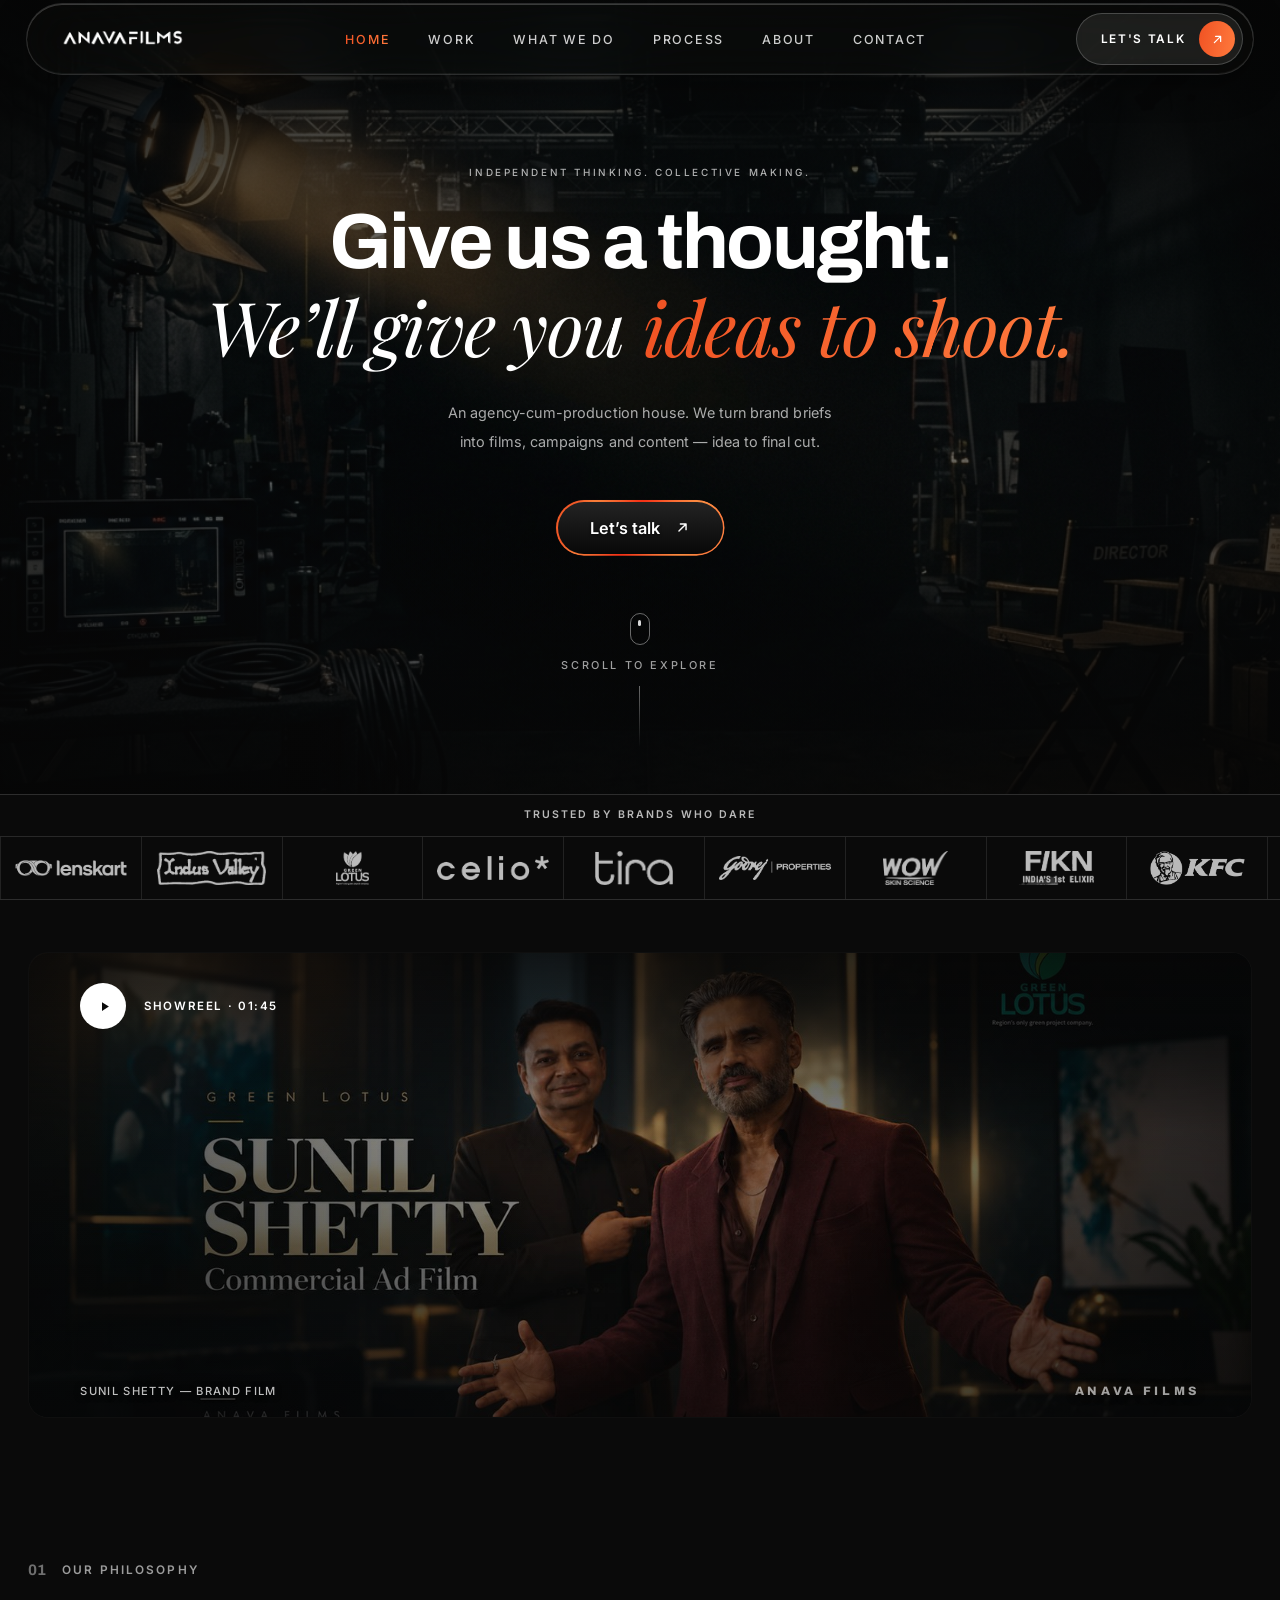
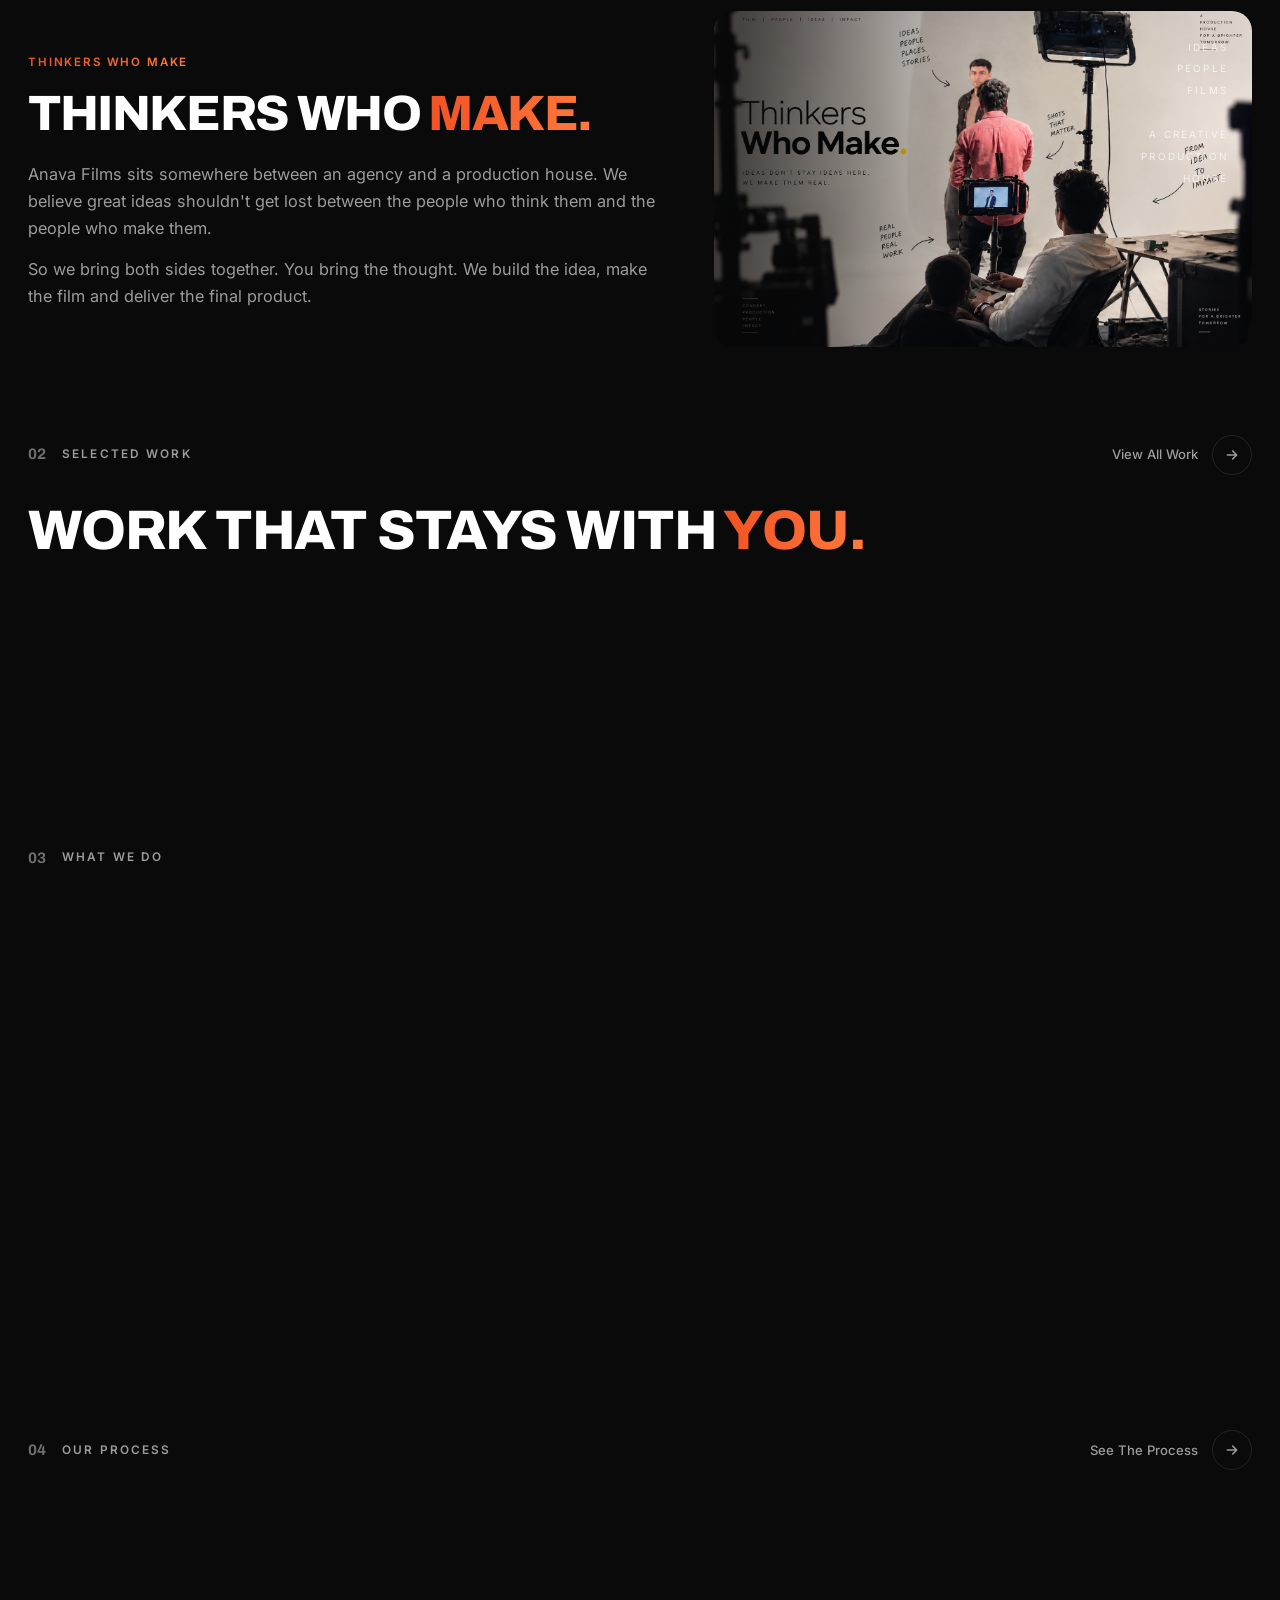
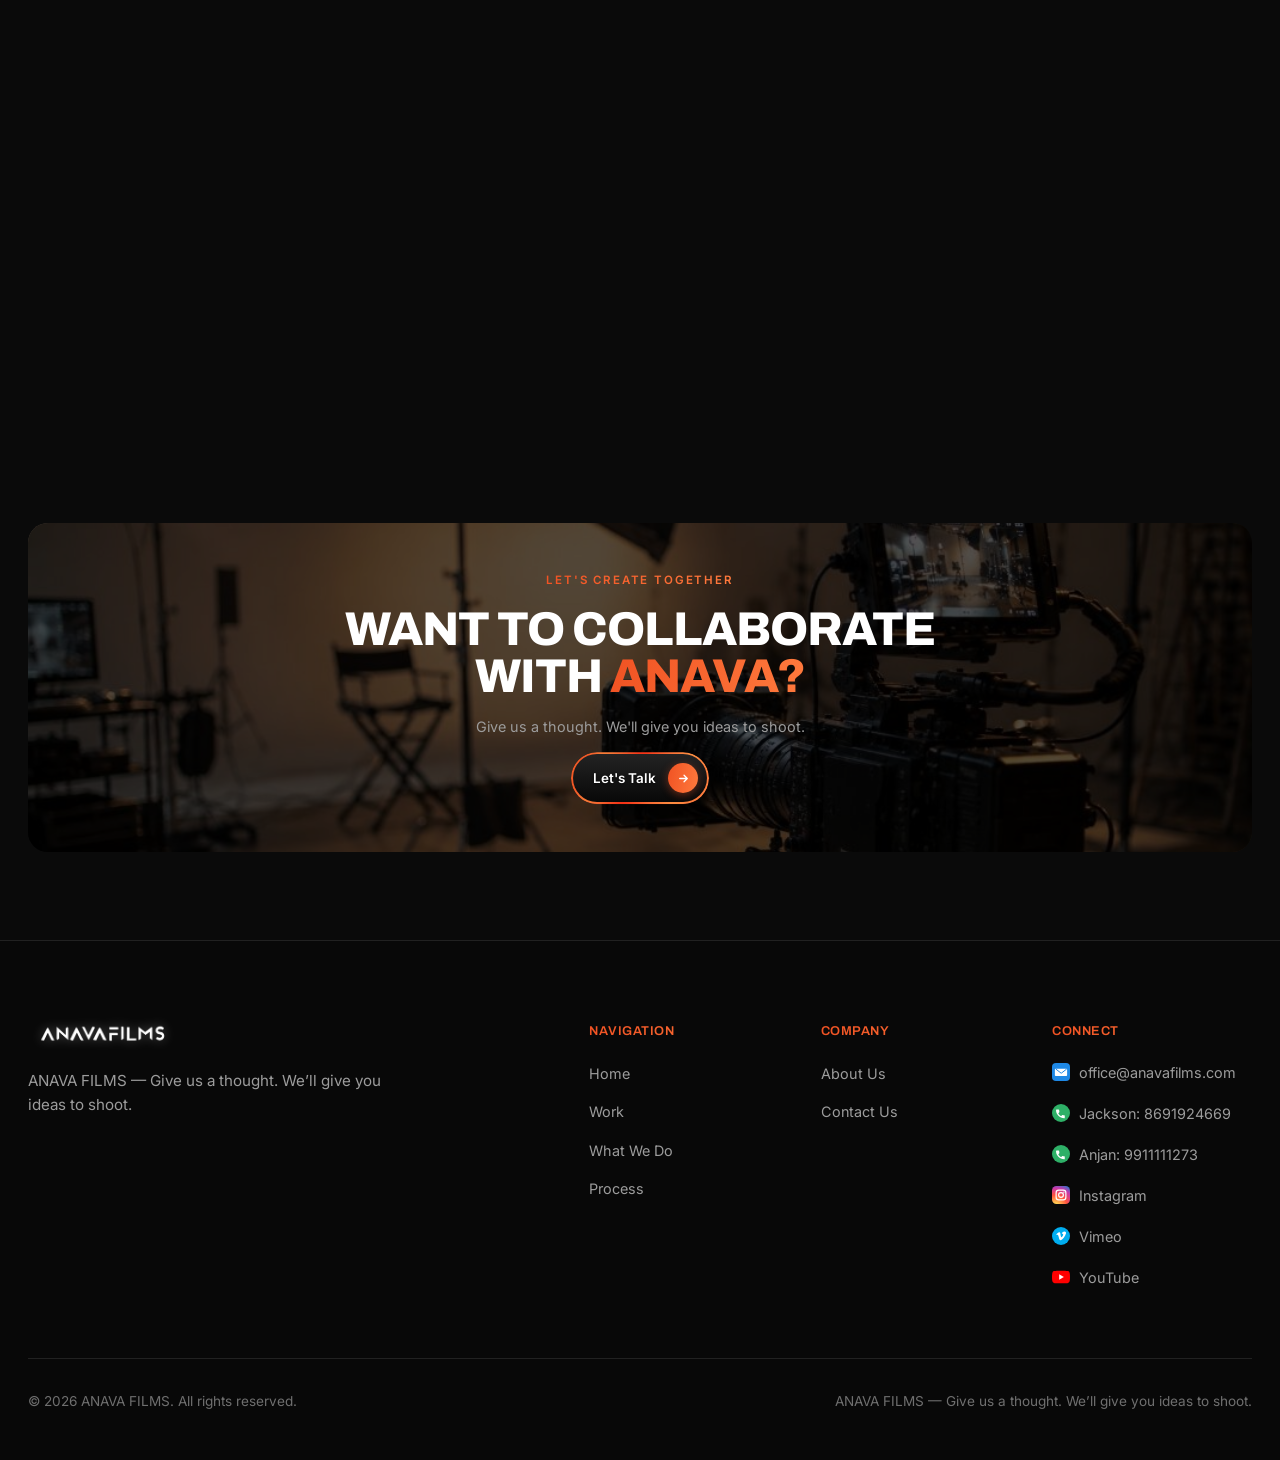
==== commit 923c64f1: "Anava Films redesign" ====
--- a/index.html
+++ b/index.html
@@ -1,3 +1,335 @@
 <!DOCTYPE html>
-<html lang="en" data-theme="dark"><head><meta http-equiv="Content-Type" content="text/html; charset=UTF-8"><meta name="viewport" content="width=device-width,initial-scale=1"><meta name="description" content="ANAVA FILMS. A creative production house taking thoughts all the way to the final frame."><title>Creative Production — ANAVA FILMS</title><link rel="canonical" href="https://anavafilms.com/"><meta property="og:type" content="website"><meta property="og:site_name" content="ANAVA FILMS"><meta property="og:title" content="Creative Production — ANAVA FILMS"><meta property="og:description" content="ANAVA FILMS. A creative production house taking thoughts all the way to the final frame."><meta property="og:url" content="https://anavafilms.com/"><meta property="og:image" content="https://anavafilms.com/assets/tvc/kareena-kapoor-tira-beauty.jpg"><meta property="og:image:width" content="1920"><meta property="og:image:height" content="960"><meta name="twitter:card" content="summary_large_image"><meta name="twitter:title" content="Creative Production — ANAVA FILMS"><meta name="twitter:description" content="ANAVA FILMS. A creative production house taking thoughts all the way to the final frame."><meta name="twitter:image" content="https://anavafilms.com/assets/tvc/kareena-kapoor-tira-beauty.jpg"><link rel="icon" href="data:image/svg+xml,%3Csvg xmlns=&#39;http://www.w3.org/2000/svg&#39; viewBox=&#39;0 0 32 32&#39;%3E%3Crect width=&#39;32&#39; height=&#39;32&#39; rx=&#39;8&#39; fill=&#39;%23ef5838&#39;/%3E%3Ctext x=&#39;7&#39; y=&#39;25&#39; font-size=&#39;25&#39; fill=&#39;white&#39;%3Ea%3C/text%3E%3C/svg%3E"><link rel="apple-touch-icon" href="./assets/apple-touch-icon.png"><link rel="preconnect" href="https://fonts.googleapis.com"><link rel="preconnect" href="https://fonts.gstatic.com" crossorigin><link rel="stylesheet" href="https://fonts.googleapis.com/css2?family=Manrope:wght@500;600;700;800&family=Instrument+Serif:ital@0;1&family=Caveat:wght@600;700&family=Inter:wght@400;500;700&display=swap"><link rel="stylesheet" href="./assets/style.css"><style>#intro-splash{position:fixed;inset:0;z-index:9999;background:#000;display:flex;align-items:center;justify-content:center;overflow:hidden;transition:opacity .6s ease}#intro-splash.intro-hide{opacity:0;pointer-events:none}#intro-splash video{width:100%;height:100%;object-fit:cover}#intro-skip{position:absolute;right:24px;bottom:24px;z-index:10000;padding:10px 20px;font-size:14px;letter-spacing:.02em;color:#fff;background:rgba(255,255,255,.1);border:1px solid rgba(255,255,255,.4);border-radius:999px;cursor:pointer;backdrop-filter:blur(4px)}#intro-skip:hover{background:rgba(255,255,255,.2)}#intro-sound{position:absolute;left:24px;bottom:24px;z-index:10000;width:40px;height:40px;display:flex;align-items:center;justify-content:center;color:#fff;background:rgba(255,255,255,.1);border:1px solid rgba(255,255,255,.4);border-radius:999px;cursor:pointer;backdrop-filter:blur(4px)}#intro-sound:hover{background:rgba(255,255,255,.2)}body.intro-lock{overflow:hidden}header .wordmark{cursor:pointer}</style></head><body><a class="skip-link" href="#app">Skip to content</a><div id="intro-splash"><video id="intro-video" src="./assets/intro/intro.mp4" autoplay muted playsinline></video><button id="intro-sound" type="button" aria-label="Unmute intro" aria-pressed="false"><svg viewBox="0 0 24 24" fill="none" stroke="currentColor" stroke-width="1.6" stroke-linecap="round" stroke-linejoin="round" width="18" height="18"><path d="M11 5 6 9H3v6h3l5 4V5Z"/><line x1="16" y1="9" x2="21" y2="15"/><line x1="21" y1="9" x2="16" y2="15"/></svg></button><button id="intro-skip" type="button" aria-label="Skip intro">Skip</button></div><script>(function(){var KEY="anavaIntroShown";var splash=document.getElementById("intro-splash");var video=document.getElementById("intro-video");var skipBtn=document.getElementById("intro-skip");var soundBtn=document.getElementById("intro-sound");if(!splash)return;var mutedIcon='<svg viewBox="0 0 24 24" fill="none" stroke="currentColor" stroke-width="1.6" stroke-linecap="round" stroke-linejoin="round" width="18" height="18"><path d="M11 5 6 9H3v6h3l5 4V5Z"/><line x1="16" y1="9" x2="21" y2="15"/><line x1="21" y1="9" x2="16" y2="15"/></svg>';var unmutedIcon='<svg viewBox="0 0 24 24" fill="none" stroke="currentColor" stroke-width="1.6" stroke-linecap="round" stroke-linejoin="round" width="18" height="18"><path d="M11 5 6 9H3v6h3l5 4V5Z"/><path d="M15.5 8.5a5 5 0 0 1 0 7"/><path d="M18 6a8.5 8.5 0 0 1 0 12"/></svg>';function setSoundIcon(){if(!soundBtn||!video)return;var muted=video.muted;soundBtn.innerHTML=muted?mutedIcon:unmutedIcon;soundBtn.setAttribute("aria-pressed",String(!muted));soundBtn.setAttribute("aria-label",muted?"Unmute intro":"Mute intro");}if(soundBtn){soundBtn.addEventListener("click",function(){if(!video)return;video.muted=!video.muted;setSoundIcon();});setSoundIcon();}var closing=null;function lockScroll(){document.body.classList.add("intro-lock");}function unlockScroll(){document.body.classList.remove("intro-lock");}function closeSplash(){if(closing)return;try{sessionStorage.setItem(KEY,"1");}catch(e){}splash.classList.add("intro-hide");unlockScroll();closing=setTimeout(function(){closing=null;},650);}function openSplash(){if(closing){clearTimeout(closing);closing=null;}splash.classList.remove("intro-hide");lockScroll();if(!video){closeSplash();return;}video.muted=true;setSoundIcon();try{video.currentTime=0;}catch(e){}var playPromise=video.play();if(playPromise&&typeof playPromise.catch==="function"){playPromise.catch(closeSplash);}}if(video){video.addEventListener("ended",closeSplash);video.addEventListener("error",closeSplash);}if(skipBtn){skipBtn.addEventListener("click",closeSplash);}document.addEventListener("DOMContentLoaded",function(){var headerLogo=document.querySelector("header .wordmark");if(headerLogo){headerLogo.addEventListener("click",function(e){e.preventDefault();openSplash();});}});var alreadyShown=false;try{alreadyShown=!!sessionStorage.getItem(KEY);}catch(e){}if(alreadyShown){splash.classList.add("intro-hide");}else{openSplash();}})();</script><header><a class="wordmark" href="#home" aria-label="Anava home"><img src="./assets/anava_official_logo_white.png" alt="Anava Films" width="1280" height="238"></a><nav aria-label="Main navigation"><a href="#" class="">Home</a><a href="#work" class="">Work</a><a href="#services" class="">What we do</a><a href="#process" class="">Process</a><a href="#about" class="">About</a></nav><div class="header-right"><a class="nav-cta" href="#contact"><span>LET’S TALK</span><span class="nav-cta-icon" aria-hidden="true"><svg width="12" height="12" viewBox="0 0 24 24" fill="none" stroke="currentColor" stroke-width="2.5" stroke-linecap="round" stroke-linejoin="round"><path d="M7 17L17 7M17 7H7M17 7V17"/></svg></span></a><button class="menu-button" aria-label="Open navigation" aria-expanded="false"><svg width="24" height="24" viewBox="0 0 24 24" fill="none" stroke="currentColor"><path d="M3 8h18M3 16h18"></path></svg></button></div></header><main id="app" tabindex="-1"><section class="hero"><span class="eyebrow reveal" style="translate: none; rotate: none; scale: none; opacity: 1; transform: translate(0px, 0px);">Independent thinking. Collective making.</span><h1><span class="hero-line">Give us a thought.</span><br><span class="hero-line"><em class="hero-light-em">We’ll give you </em><em>ideas to shoot.</em></span></h1><p class="reveal">Anava Films is an agency-cum-production house built to take a thought all the way to the final frame.<br>We work across creative direction, ideation, scripting, production, direction and post-production<br>helping brands turn briefs into ideas, and ideas into films, campaigns and content.</p><div class="hero-ctas reveal"><a class="pill" href="#work">Explore our work <svg width="20" height="20" viewBox="0 0 24 24" fill="none" stroke="currentColor" stroke-width="1.5" aria-hidden="true"><path d="M5 19 19 5M5 5h14v14"></path></svg></a><a class="pill secondary" href="#contact">Let’s talk <svg width="20" height="20" viewBox="0 0 24 24" fill="none" stroke="currentColor" stroke-width="1.5" aria-hidden="true"><path d="M5 19 19 5M5 5h14v14"></path></svg></a></div><div class="hero-bottom"><span>MUMBAI &amp; DELHI · AVAILABLE EVERYWHERE</span><span>SCROLL TO EXPLORE ↓</span></div></section><section class="logo-marquee-section" aria-label="Brands we work with"><div class="logo-marquee"><div class="logo-marquee-track"><div class="logo-item"><img src="assets/clients/kfc.png" alt="KFC" width="66" height="32"><span class="logo-divider" aria-hidden="true"></span></div><div class="logo-item"><img src="assets/clients/tira.png" alt="Tira Beauty" width="70" height="32"><span class="logo-divider" aria-hidden="true"></span></div><div class="logo-item"><img src="assets/clients/celio.png" alt="Celio" width="142" height="32"><span class="logo-divider" aria-hidden="true"></span></div><div class="logo-item"><img src="assets/clients/wow-skin-science.png" alt="WOW Skin Science" width="60" height="32"><span class="logo-divider" aria-hidden="true"></span></div><div class="logo-item"><img src="assets/clients/fikn.png" alt="FIKN Elixir" width="97" height="32"><span class="logo-divider" aria-hidden="true"></span></div><div class="logo-item"><img src="assets/clients/simplai.png" alt="SimplAI" width="76" height="32"><span class="logo-divider" aria-hidden="true"></span></div><div class="logo-item"><img src="assets/clients/indus-valley.png" alt="Indus Valley" width="97" height="32"><span class="logo-divider" aria-hidden="true"></span></div><div class="logo-item"><img src="assets/clients/green-lotus.png" alt="Green Lotus" width="88" height="32"><span class="logo-divider" aria-hidden="true"></span></div><div class="logo-item" aria-hidden="true"><img src="assets/clients/kfc.png" alt="KFC" width="66" height="32"><span class="logo-divider" aria-hidden="true"></span></div><div class="logo-item" aria-hidden="true"><img src="assets/clients/tira.png" alt="Tira Beauty" width="70" height="32"><span class="logo-divider" aria-hidden="true"></span></div><div class="logo-item" aria-hidden="true"><img src="assets/clients/celio.png" alt="Celio" width="142" height="32"><span class="logo-divider" aria-hidden="true"></span></div><div class="logo-item" aria-hidden="true"><img src="assets/clients/wow-skin-science.png" alt="WOW Skin Science" width="60" height="32"><span class="logo-divider" aria-hidden="true"></span></div><div class="logo-item" aria-hidden="true"><img src="assets/clients/fikn.png" alt="FIKN Elixir" width="97" height="32"><span class="logo-divider" aria-hidden="true"></span></div><div class="logo-item" aria-hidden="true"><img src="assets/clients/simplai.png" alt="SimplAI" width="76" height="32"><span class="logo-divider" aria-hidden="true"></span></div><div class="logo-item" aria-hidden="true"><img src="assets/clients/indus-valley.png" alt="Indus Valley" width="97" height="32"><span class="logo-divider" aria-hidden="true"></span></div><div class="logo-item" aria-hidden="true"><img src="assets/clients/green-lotus.png" alt="Green Lotus" width="88" height="32"><span class="logo-divider" aria-hidden="true"></span></div></div></div></section><section class="film-stage"><div class="film" style="clip-path: inset(0% 5% round 18px);"><img src="./assets/fashion.jpg" alt="Red fashion editorial — sample art direction" fetchpriority="high" width="1600" height="1100" style="translate: none; rotate: none; scale: none; transform: translate(0%, -9.4483%) translate3d(0px, 0px, 0px);"><div class="film-label"><p>THE ART OF MAKING YOU LOOK.</p><h2>A little unexpected.<br>Entirely unforgettable.</h2><span class="sample" style="color:#ccc">Sample visual · Creative direction</span></div><button class="play" data-project="after-hours" aria-label="Explore featured sample project"><svg width="20" height="20" viewBox="0 0 24 24" fill="none" stroke="currentColor" stroke-width="1.5" aria-hidden="true"><path d="M5 19 19 5M5 5h14v14"></path></svg></button></div></section><section class="section intro"><span class="eyebrow">OUR PHILOSOPHY</span><div class="intro-photo reveal"><img src="assets/thinkers-who-make.jpg" alt="Thinkers who make" loading="lazy" width="576" height="720"></div><div><h2 class="reveal">Thinkers who make.<br>Makers who think.</h2><p class="reveal">Anava Films sits somewhere between an agency and a production house. We believe great ideas shouldn’t get lost between the people who think them and the people who make them.</p><p class="reveal">So we bring both sides together. You bring the thought. We build the idea, make the film and deliver the final product.</p><div class="philosophy-process eyebrow reveal">THINK → MAKE → DELIVER</div><a class="pill reveal" href="#work">WATCH THE SHOWREEL 2026</a></div></section><section class="direct-lab scroll-enabled" aria-labelledby="direct-heading"><div class="direct-sticky"><div class="direct-heading"><div><span class="eyebrow">SCROLL TO DIRECT / ANAVA</span><h2 id="direct-heading">You move. <em>The frame follows.</em></h2></div><button class="direct-skip" type="button" data-direct="3">Skip to the final frame ↓</button></div><div class="direct-screen"><img class="direct-raw" src="./assets/fashion.jpg" alt="Sample fashion portrait used to demonstrate a creative treatment" width="1600" height="1100" loading="lazy"><img class="direct-colour" src="./assets/fashion.jpg" alt="" aria-hidden="true" width="1600" height="1100" loading="lazy" style="opacity: 0;"><div class="direct-shade" aria-hidden="true" style="opacity: 0;"></div><div class="direct-bar direct-bar-top" aria-hidden="true" style="translate: none; rotate: none; scale: none; transform: scale(1, 0);"></div><div class="direct-bar direct-bar-bottom" aria-hidden="true" style="translate: none; rotate: none; scale: none; transform: scale(1, 0);"></div><div class="direct-guides" aria-hidden="true" style="opacity: 1;"><span></span><span></span></div><span class="direct-frame-note">ANAVA / FRAME 001</span><div class="direct-type" aria-hidden="true" style="opacity: 0; translate: none; rotate: none; scale: none; transform: translate(0px, 30px);"><span>Ordinary?</span><em>Not today.</em></div><div class="direct-final-credit" aria-hidden="true" style="opacity: 0;">A THOUGHT. AN IDEA. A FRAME.</div><span class="direct-treatment">Illustrative treatment · Sample still</span></div><div class="direct-console"><div class="direct-stage-copy"><h3 id="direct-stage-title">The raw frame.</h3><p id="direct-stage-caption">A starting point. Light, character and possibility.</p></div><div class="direct-chapters" role="group" aria-label="Explore the four creative stages"><button type="button" data-direct="0" aria-pressed="true" class="active"><small>01</small><span>Raw frame</span></button><button type="button" data-direct="1" aria-pressed="false" class=""><small>02</small><span>Colour</span></button><button type="button" data-direct="2" aria-pressed="false" class=""><small>03</small><span>Typography</span></button><button type="button" data-direct="3" aria-pressed="false" class=""><small>04</small><span>Final frame</span></button></div></div><div class="direct-progress" aria-hidden="true"><span style=""></span></div><div class="direct-bottom"><span class="direct-instruction">Scroll through the process, or choose a stage.</span><a href="#contact" id="direct-enquire">Let’s make your next frame ↗</a></div></div></section><section class="section"><div class="section-heading"><div><span class="eyebrow">02 / Selected perspectives</span><h2 class="reveal" style="translate: none; rotate: none; scale: none; opacity: 0; transform: translate(0px, 32px);">Work that stays<br>with you.</h2></div><a class="text-link" href="#work">All work ↗</a></div><div class="grid"><button class="card reveal" data-project="after-hours" aria-label="Explore sample project After hours." style="translate: none; rotate: none; scale: none; opacity: 0; transform: translate(0px, 32px);"><div class="card-image"><img src="./assets/fashion.jpg" alt="Fashion / Editorial — sample creative imagery" loading="lazy" width="1200" height="900" style="translate: none; rotate: none; scale: none; transform: translate(0%, -8%);"><span class="open-arrow"><svg width="20" height="20" viewBox="0 0 24 24" fill="none" stroke="currentColor" stroke-width="1.5" aria-hidden="true"><path d="M5 19 19 5M5 5h14v14"></path></svg></span></div><div class="card-meta"><h3>After hours.</h3><small>Fashion / Editorial</small></div></button><button class="card reveal" data-project="quiet-places" aria-label="Explore sample project A different perspective." style="translate: none; rotate: none; scale: none; opacity: 0; transform: translate(0px, 32px);"><div class="card-image"><img src="./assets/architecture.jpg" alt="Spaces / Brand story — sample creative imagery" loading="lazy" width="1200" height="900" style="translate: none; rotate: none; scale: none; transform: translate(0%, -8%);"><span class="open-arrow"><svg width="20" height="20" viewBox="0 0 24 24" fill="none" stroke="currentColor" stroke-width="1.5" aria-hidden="true"><path d="M5 19 19 5M5 5h14v14"></path></svg></span></div><div class="card-meta"><h3>A different perspective.</h3><small>Spaces / Brand story</small></div></button></div></section><section class="dark"><span class="eyebrow">One team. From beginning to end.</span><div class="service-row reveal" style="translate: none; rotate: none; scale: none; opacity: 0; transform: translate(0px, 32px);"><span class="num">01</span><h3>Think.</h3><p>Creative direction · Ideation &amp; concept development · Scripting · Creative consulting</p></div><div class="service-row reveal" style="translate: none; rotate: none; scale: none; opacity: 0; transform: translate(0px, 32px);"><span class="num">02</span><h3>Make.</h3><p>Production · Direction · Casting · Art direction</p></div><div class="service-row reveal" style="translate: none; rotate: none; scale: none; opacity: 0; transform: translate(0px, 32px);"><span class="num">03</span><h3>Finish.</h3><p>Offline editing · Music &amp; sound · Colour &amp; online · VFX &amp; mastering</p></div><p style="margin-top:35px"><a class="text-link" href="#services">Explore our capabilities ↗</a></p></section><div class="motion-line" aria-hidden="true"><div style="translate: none; rotate: none; scale: none; transform: translate(0px, 0px);">Thought. <em>Idea.</em> Action. Thought. <em>Idea.</em> Action.</div></div><section class="section"><div class="section-heading"><div><span class="eyebrow">03 / The way we work</span><h2 class="reveal" style="translate: none; rotate: none; scale: none; opacity: 0; transform: translate(0px, 32px);">From thought<br>to screen.</h2></div><a class="text-link" href="#process">Our process ↗</a></div><div class="process-list"><article class="process-item reveal" style="translate: none; rotate: none; scale: none; opacity: 0; transform: translate(0px, 32px);"><small>01</small><h3>The thought</h3><p>A brief, a problem, a product. Or simply a thought.</p></article><article class="process-item reveal" style="translate: none; rotate: none; scale: none; opacity: 0; transform: translate(0px, 32px);"><small>02</small><h3>The idea</h3><p>We explore creative directions and find the idea worth making.</p></article><article class="process-item reveal" style="translate: none; rotate: none; scale: none; opacity: 0; transform: translate(0px, 32px);"><small>03</small><h3>The shoot</h3><p>The idea leaves the page. The deck becomes reality.</p></article></div></section><section class="section"><span class="eyebrow">04 / The people behind the frame</span><h2 class="big reveal" style="translate: none; rotate: none; scale: none; opacity: 0; transform: translate(0px, 32px);">Good people.<br>Better together.</h2><div class="people"><article class="person reveal" style="translate: none; rotate: none; scale: none; opacity: 0; transform: translate(0px, 32px);"><span class="initial" aria-hidden="true">jk.</span><h3>Jackson Khatri</h3><small>Founder · Creative Director · Director</small><p>From animation and multimedia to filmmaking, Jackson brings creative thinking and production together. He shapes the thought, finds the idea and stays close to the final frame.</p></article><article class="person reveal" style="translate: none; rotate: none; scale: none; opacity: 0; transform: translate(0px, 32px);"><span class="initial" aria-hidden="true">ak.</span><h3>Anjan Khatri</h3><small>Producer</small><p>Anjan brings structure to ambition. Working across production and execution, he helps turn creative ideas into organised, thoughtful productions.</p></article></div></section></main><footer><a class="wordmark" href="#home"><img src="./assets/anava_official_logo_white.png" alt="Anava Films" width="1280" height="238"></a><p>Mumbai · Delhi<br>Working wherever the idea takes us.<br><a href="mailto:office@anavafilms.com">office@anavafilms.com</a><br><a href="tel:+918691924669">+91 86919 24669</a></p><a href="#contact">Start a conversation ↗</a><small>© 2026 ANAVA FILMS · Tell us the idea. We’ll handle the frame.</small></footer><dialog id="project" aria-labelledby="project-title"><button class="close" aria-label="Close project">×</button><div id="project-content"></div></dialog><dialog id="lightbox" class="lightbox"><button class="close" id="lightbox-close" aria-label="Close image">×</button><img id="lightbox-image" alt=""></dialog><script src="./assets/lenis.min.js"></script><script src="./assets/gsap.min.js"></script><script src="./assets/scrolltrigger.min.js"></script><script src="./assets/content.js"></script><script src="./assets/thought.js"></script><script src="./assets/app.js"></script>
-</body></html>+<html lang="en">
+<head>
+<meta charset="UTF-8">
+<meta name="viewport" content="width=device-width, initial-scale=1">
+<title>ANAVA FILMS — Give us a thought. We'll give you ideas to shoot.</title>
+<meta name="description" content="Anava Films is an agency-cum-production house in Mumbai and Delhi taking a thought all the way to the final frame.">
+<link rel="icon" type="image/png" href="favicon.png">
+<link rel="preconnect" href="https://fonts.googleapis.com">
+<link rel="preconnect" href="https://fonts.gstatic.com" crossorigin>
+<link href="https://fonts.googleapis.com/css2?family=Archivo:wght@500;600;700;800;900&family=Caveat:wght@500;600&family=Inter:wght@300;400;500;600;700&family=Playfair+Display:ital,wght@0,400;0,500;1,400;1,500&display=swap" rel="stylesheet">
+<link rel="stylesheet" href="assets/css/anava.css">
+<script defer src="assets/js/anava.js"></script>
+</head>
+<body>
+
+<header class="site-header">
+  <div class="header-inner">
+    <a href="/" class="brand"><img src="assets/images/anava_official_logo_white.png" alt="ANAVA FILMS"></a>
+    <nav class="nav"><ul style="display:contents"><li><a href="/" class="active">Home</a></li><li><a href="work" class="">Work</a></li><li><a href="what-we-do" class="">What We Do</a></li><li><a href="process" class="">Process</a></li><li><a href="about" class="">About</a></li><li><a href="contact" class="">Contact</a></li></ul></nav>
+    <div class="header-actions" style="display:flex;align-items:center;gap:14px">
+      <a href="contact" class="btn-talk">Let's Talk <span class="circ"><svg viewBox="0 0 24 24" fill="none" stroke="currentColor" stroke-width="2" stroke-linecap="round" stroke-linejoin="round"><path d="M7 17L17 7M9 7h8v8"/></svg></span></a>
+      <button class="burger" aria-label="Menu" aria-expanded="false"><span></span><span></span><span></span></button>
+    </div>
+  </div>
+</header>
+
+<section class="hero-cine">
+  <div class="hero-cine-bg">
+    <img src="assets/images/home-hero-studio.jpg" alt="" fetchpriority="high">
+  </div>
+
+  <div class="container hero-cine-inner">
+    <span class="hero-eyebrow">Independent thinking. Collective making.</span>
+    <h1 class="hero-cine-title">
+      <span class="hl-1">Give us a thought.</span>
+      <span class="hl-2">We&rsquo;ll give you <em>ideas to shoot.</em></span>
+    </h1>
+    <p class="hero-cine-lead">An agency-cum-production house. We turn brand briefs into films, campaigns and content &mdash; idea to final cut.</p>
+    <div class="hero-cine-actions">
+      <a href="contact" class="btn btn-primary">Let&rsquo;s talk <svg viewBox="0 0 24 24" fill="none" stroke="currentColor" stroke-width="2" stroke-linecap="round" stroke-linejoin="round"><path d="M7 17L17 7M9 7h8v8"/></svg></a>
+    </div>
+  </div>
+
+  <div class="hero-foot" aria-hidden="true">
+    <div class="hero-foot-mid">
+      <span class="rail-mouse"><i></i></span>
+      <span class="hero-foot-scroll">Scroll to explore</span>
+      <span class="hero-foot-line"></span>
+    </div>
+  </div>
+
+  <div class="trusted">
+    <div class="trusted-inner">
+      <p class="trusted-label">Trusted by brands who dare</p>
+      <div class="trusted-marquee">
+        <ul class="trusted-logos"><li><img src="assets/Companies logo/Lenskart.png" alt="Lenskart" loading="lazy"></li><li><img src="assets/Companies logo/Indus Valley.png" alt="Indus Valley" loading="lazy"></li><li><img src="assets/Companies logo/Green LOTUS.png" alt="Green LOTUS" loading="lazy"></li><li><img src="assets/Companies logo/celio.png" alt="celio" loading="lazy"></li><li><img src="assets/Companies logo/tira.png" alt="tira" loading="lazy"></li><li><img src="assets/Companies logo/godrej properties.png" alt="godrej properties" loading="lazy"></li><li><img src="assets/Companies logo/wow skin science.png" alt="wow skin science" loading="lazy"></li><li><img src="assets/Companies logo/fikn.png" alt="fikn" loading="lazy"></li><li><img class="logo-asis" src="assets/Companies logo/KFC-white.png" alt="KFC" loading="lazy"></li><li><img class="logo-asis" src="assets/Companies logo/Simpl ai-white.png" alt="Simpl ai" loading="lazy"></li><li><img src="assets/Companies logo/Lenskart.png" alt="Lenskart" loading="lazy"></li><li><img src="assets/Companies logo/Indus Valley.png" alt="Indus Valley" loading="lazy"></li><li><img src="assets/Companies logo/Green LOTUS.png" alt="Green LOTUS" loading="lazy"></li><li><img src="assets/Companies logo/celio.png" alt="celio" loading="lazy"></li><li><img src="assets/Companies logo/tira.png" alt="tira" loading="lazy"></li><li><img src="assets/Companies logo/godrej properties.png" alt="godrej properties" loading="lazy"></li><li><img src="assets/Companies logo/wow skin science.png" alt="wow skin science" loading="lazy"></li><li><img src="assets/Companies logo/fikn.png" alt="fikn" loading="lazy"></li><li><img class="logo-asis" src="assets/Companies logo/KFC-white.png" alt="KFC" loading="lazy"></li><li><img class="logo-asis" src="assets/Companies logo/Simpl ai-white.png" alt="Simpl ai" loading="lazy"></li></ul>
+      </div>
+    </div>
+  </div>
+</section>
+
+<section class="section-sm">
+  <div class="container">
+    <div class="reel reveal" data-lightbox="assets/media/tvc/Sunil Shetty AD Landscape.mp4" data-caption="Anava Films &middot; Showreel">
+      <video data-src="assets/media/tvc/Sunil Shetty AD Landscape.mp4" poster="assets/images/thumbnails/sunil-shetty-film.jpg" muted loop playsinline preload="none"></video>
+      <div class="reel-overlay">
+        <div class="reel-left">
+          <span class="play-btn"><svg viewBox="0 0 24 24" fill="currentColor"><path d="M8 5v14l11-7z"/></svg></span>
+          <span class="reel-meta">Showreel &middot; 01:45</span>
+        </div>
+      </div>
+      <div class="reel-credit">Sunil Shetty &mdash; Brand Film</div>
+      <div class="reel-mark">Anava Films</div>
+    </div>
+  </div>
+</section>
+
+<section class="section">
+  <div class="container">
+    <div class="sec-label" style="margin-bottom:28px"><span class="sec-num">01</span><span class="sec-name">Our Philosophy</span></div>
+    <div class="phil-grid">
+      <div class="reveal">
+        <span class="eyebrow">Thinkers Who Make</span>
+        <h2 class="phil-title">Thinkers who <span class="o">make.</span></h2>
+        <p class="lead">Anava Films sits somewhere between an agency and a production house. We believe great ideas shouldn't get lost between the people who think them and the people who make them.</p>
+        <p class="lead" style="margin-top:14px">So we bring both sides together. You bring the thought. We build the idea, make the film and deliver the final product.</p>
+      </div>
+      <div class="phil-media reveal">
+        <img src="assets/images/thinkers-who-make.jpg" alt="Anava Films director on set">
+        <div class="phil-side">Ideas<br>People<br>Films<br><br>A Creative<br>Production<br>House</div>
+      </div>
+    </div>
+  </div>
+</section>
+
+<section class="section" style="padding-top:0">
+  <div class="container">
+    <div class="sec-head">
+      <div class="sec-label"><span class="sec-num">02</span><span class="sec-name">Selected Work</span></div>
+      <a href="work" class="sec-more">View All Work <span class="circ-arrow" style="width:40px;height:40px"><svg viewBox="0 0 24 24" fill="none" stroke="currentColor" stroke-width="2.4" stroke-linecap="round" stroke-linejoin="round"><path d="M5 12h14M13 6l6 6-6 6"/></svg></span></a>
+    </div>
+    <h2 class="display-sm oneline oneline-long" style="margin:-10px 0 34px">Work that stays with <span class="o">you.</span></h2>
+    <div class="sel-grid reveal">
+      <article class="sel" data-lightbox="assets/media/tvc/LENSKART HUSTLER AD FILM.mp4" data-caption="Lenskart &middot; Hustler — Keep Hustling">
+        <video data-src="assets/media/tvc/LENSKART HUSTLER AD FILM.mp4" poster="assets/images/thumbnails/lenskart-hustler.jpg" muted loop playsinline preload="none"
+               class="hover-play dwell-play"></video>
+        <span class="sel-play"><svg viewBox="0 0 24 24" fill="currentColor"><path d="M8 5v14l11-7z"/></svg></span>
+      </article>
+      <article class="sel" data-lightbox="assets/media/tvc/LENSKART JOHN JACBOS EYEWEAR (FILM ).mp4" data-caption="John Jacobs &middot; An Eye For Love">
+        <video data-src="assets/media/tvc/LENSKART JOHN JACBOS EYEWEAR (FILM ).mp4" poster="assets/images/thumbnails/john-jacobs.jpg" muted loop playsinline preload="none"
+               class="hover-play dwell-play"></video>
+        <span class="sel-play"><svg viewBox="0 0 24 24" fill="currentColor"><path d="M8 5v14l11-7z"/></svg></span>
+      </article>
+      <article class="sel" data-lightbox="assets/media/tvc/Sunil Shetty AD Landscape.mp4" data-caption="Sunil Shetty &middot; The Action Icon">
+        <video data-src="assets/media/tvc/Sunil Shetty AD Landscape.mp4" poster="assets/images/thumbnails/sunil-shetty-film.jpg" muted loop playsinline preload="none"
+               class="hover-play dwell-play"></video>
+        <span class="sel-play"><svg viewBox="0 0 24 24" fill="currentColor"><path d="M8 5v14l11-7z"/></svg></span>
+      </article>
+      <article class="sel" data-lightbox="assets/media/tvc/CHANDAK FILM.mp4" data-caption="Chandak Group &middot; Promise of Elegance">
+        <video data-src="assets/media/tvc/CHANDAK FILM.mp4" poster="assets/images/thumbnails/chandak-film.jpg" muted loop playsinline preload="none"
+               class="hover-play dwell-play"></video>
+        <span class="sel-play"><svg viewBox="0 0 24 24" fill="currentColor"><path d="M8 5v14l11-7z"/></svg></span>
+      </article></div>
+  </div>
+</section>
+
+<section class="section" style="padding-top:0">
+  <div class="container">
+    <div class="sec-head" style="margin-bottom:26px">
+      <div class="sec-label"><span class="sec-num">03</span><span class="sec-name">What We Do</span></div>
+    </div>
+    <div class="wwd-teaser-head reveal">
+      <h2 class="display-sm oneline oneline-long">From idea to <span class="o">impact.</span></h2>
+      <p class="lead">End-to-end creative solutions that turn ideas into powerful visual stories.</p>
+    </div>
+    <div class="tri reveal">
+      <article class="tri-item">
+        <span class="tri-n">01</span>
+        <h3>Think</h3>
+        <p>Creative direction, ideation and scripting.</p>
+      </article>
+      <article class="tri-item">
+        <span class="tri-n">02</span>
+        <h3>Make</h3>
+        <p>Production, direction, casting and art direction.</p>
+      </article>
+      <article class="tri-item">
+        <span class="tri-n">03</span>
+        <h3>Finish</h3>
+        <p>Edit, sound, colour, VFX and mastering.</p>
+      </article>
+    </div>
+    <div class="tri-foot reveal">
+      <a href="what-we-do" class="btn btn-ghost">See what we do <svg width="15" height="15" viewBox="0 0 24 24" fill="none" stroke="currentColor" stroke-width="2.4" stroke-linecap="round" stroke-linejoin="round"><path d="M5 12h14M13 6l6 6-6 6"/></svg></a>
+    </div>
+  </div>
+</section>
+
+<section class="section" style="padding-top:0">
+  <div class="container">
+    <div class="sec-head">
+      <div class="sec-label"><span class="sec-num">04</span><span class="sec-name">Our Process</span></div>
+      <a href="process" class="sec-more">See The Process <span class="circ-arrow" style="width:40px;height:40px"><svg viewBox="0 0 24 24" fill="none" stroke="currentColor" stroke-width="2.4" stroke-linecap="round" stroke-linejoin="round"><path d="M5 12h14M13 6l6 6-6 6"/></svg></span></a>
+    </div>
+    <div class="proc-rail reveal">
+      <div class="proc-track">
+        <article class="proc-step">
+          <span class="proc-num">01</span>
+          <span class="proc-dot"></span>
+          <h4 class="proc-name">Thought</h4>
+          <p class="proc-note">A brief, a product, or a problem.</p>
+        </article>
+        <article class="proc-step">
+          <span class="proc-num">02</span>
+          <span class="proc-dot"></span>
+          <h4 class="proc-name">Idea</h4>
+          <p class="proc-note">We find the strongest angle.</p>
+        </article>
+        <article class="proc-step">
+          <span class="proc-num">03</span>
+          <span class="proc-dot"></span>
+          <h4 class="proc-name">Deck</h4>
+          <p class="proc-note">Concept, treatment, script, mood.</p>
+        </article>
+        <article class="proc-step">
+          <span class="proc-num">04</span>
+          <span class="proc-dot"></span>
+          <h4 class="proc-name">Pre-production</h4>
+          <p class="proc-note">Crew, cast, locations, schedule.</p>
+        </article>
+        <article class="proc-step">
+          <span class="proc-num">05</span>
+          <span class="proc-dot"></span>
+          <h4 class="proc-name">Shoot</h4>
+          <p class="proc-note">The deck becomes reality.</p>
+        </article>
+        <article class="proc-step">
+          <span class="proc-num">06</span>
+          <span class="proc-dot"></span>
+          <h4 class="proc-name">Post</h4>
+          <p class="proc-note">Edit, sound, colour, VFX.</p>
+        </article>
+        <article class="proc-step">
+          <span class="proc-num">07</span>
+          <span class="proc-dot"></span>
+          <h4 class="proc-name">Delivery</h4>
+          <p class="proc-note">The final film goes live.</p>
+        </article></div>
+    </div>
+  </div>
+</section>
+
+<section class="statement reveal">
+  <div class="statement-bg"><img src="assets/images/hero_dark.jpg" alt=""></div>
+  <div class="container statement-inner">
+    <span class="eyebrow">The Anava difference</span>
+    <h2 class="statement-title">
+      <span class="st-a">Same thinking.</span>
+      <span class="st-b">Different perspective.</span>
+    </h2>
+  </div>
+  <div class="script">More<br>Ideas<br>More<br>Films</div>
+</section>
+
+<section class="section">
+  <div class="container">
+    <div class="cta-band compact reveal">
+      <div class="cta-band-bg"><img src="assets/images/hero_studio_bg.jpg" alt=""></div>
+      <div class="cta-band-inner">
+        <div>
+          <span class="eyebrow">Let's create together</span>
+          <h2 class="display-sm">Want to collaborate<br>with <span class="o">Anava?</span></h2>
+        </div>
+        <div>
+          <p class="lead">Give us a thought. We'll give you ideas to shoot.</p>
+          <a href="contact" class="btn btn-primary">Let's Talk <span class="circ"><svg viewBox="0 0 24 24" fill="none" stroke="currentColor" stroke-width="2.4" stroke-linecap="round" stroke-linejoin="round"><path d="M5 12h14M13 6l6 6-6 6"/></svg></span></a>
+        </div>
+      </div>
+      <div class="script">Ideas<br>Into<br>Action</div>
+    </div>
+  </div>
+</section>
+
+<footer class="main-footer">
+  <div class="container">
+    <div class="footer-top">
+      <div class="footer-brand">
+        <div class="footer-logo">
+          <a href="/"><img src="assets/images/anava_official_logo.png" alt="ANAVA FILMS Logo"></a>
+        </div>
+        <p class="footer-desc">
+          ANAVA FILMS &mdash; Give us a thought. We&rsquo;ll give you ideas to shoot.
+        </p>
+      </div>
+
+      <div class="footer-nav">
+        <div>
+          <div class="footer-col-title">NAVIGATION</div>
+          <ul class="footer-links">
+            <li><a href="/" class="footer-link">Home</a></li>
+            <li><a href="work" class="footer-link">Work</a></li>
+            <li><a href="what-we-do" class="footer-link">What We Do</a></li>
+            <li><a href="process" class="footer-link">Process</a></li>
+          </ul>
+        </div>
+
+        <div>
+          <div class="footer-col-title">COMPANY</div>
+          <ul class="footer-links">
+            <li><a href="about" class="footer-link">About Us</a></li>
+            <li><a href="contact" class="footer-link">Contact Us</a></li>
+          </ul>
+        </div>
+
+        <div>
+          <div class="footer-col-title">CONNECT</div>
+          <ul class="footer-links">
+            <li>
+              <a href="mailto:office@anavafilms.com" class="footer-link footer-social-link">
+                <img src="assets/images/icons/mail.svg" alt="Email" class="footer-social-icon" width="18" height="18">
+                <span>office@anavafilms.com</span>
+              </a>
+            </li>
+            <li>
+              <a href="tel:+918691924669" class="footer-link footer-social-link">
+                <img src="assets/images/icons/call.svg" alt="Call" class="footer-social-icon" width="18" height="18">
+                <span>Jackson: 8691924669</span>
+              </a>
+            </li>
+            <li>
+              <a href="tel:+919911111273" class="footer-link footer-social-link">
+                <img src="assets/images/icons/call.svg" alt="Call" class="footer-social-icon" width="18" height="18">
+                <span>Anjan: 9911111273</span>
+              </a>
+            </li>
+            <li>
+              <a href="https://www.instagram.com/anava_films" target="_blank" rel="noopener noreferrer" class="footer-link footer-social-link">
+                <img src="assets/images/icons/instagram.svg" alt="Instagram" class="footer-social-icon" width="18" height="18">
+                <span>Instagram</span>
+              </a>
+            </li>
+            <li>
+              <a href="https://vimeo.com/zackdirect" target="_blank" rel="noopener noreferrer" class="footer-link footer-social-link">
+                <img src="assets/images/icons/vimeo.svg" alt="Vimeo" class="footer-social-icon" width="18" height="18">
+                <span>Vimeo</span>
+              </a>
+            </li>
+            <li>
+              <a href="https://www.youtube.com/@anava-films" target="_blank" rel="noopener noreferrer" class="footer-link footer-social-link">
+                <img src="assets/images/icons/youtube.svg" alt="YouTube" class="footer-social-icon" width="18" height="18">
+                <span>YouTube</span>
+              </a>
+            </li>
+          </ul>
+        </div>
+      </div>
+    </div>
+
+    <div class="footer-bottom">
+      <div>&copy; <span data-year></span> ANAVA FILMS. All rights reserved.</div>
+      <div>ANAVA FILMS &mdash; Give us a thought. We&rsquo;ll give you ideas to shoot.</div>
+    </div>
+  </div>
+</footer>
+
+<div class="lightbox" id="lightbox">
+  <button class="lightbox-close" aria-label="Close">&times;</button>
+  <div class="lightbox-inner">
+    <div id="lightbox-body"></div>
+    <p class="lightbox-cap" id="lightbox-cap"></p>
+  </div>
+</div>
+</body>
+</html>
--- a/assets/css/anava.css
+++ b/assets/css/anava.css
@@ -0,0 +1,1523 @@
+/* ==========================================================================
+   ANAVA FILMS — Redesign Design System
+   Dark cinematic · orange accent · heavy display type · script accents
+   ========================================================================== */
+
+/* ---------- Tokens ---------- */
+:root{
+  --bg:#0a0a0a;
+  --bg-2:#101010;
+  --surface:#161616;
+  --surface-2:#1c1c1c;
+  --line:rgba(255,255,255,.10);
+  --line-soft:rgba(255,255,255,.06);
+  --text:#ffffff;
+  --muted:#9c9c9c;
+  --muted-2:#6f6f6f;
+  --accent:#f05223;
+  --accent-soft:rgba(240,82,35,.14);
+  /* One orange ramp for every call to action on the site */
+  --accent-grad:linear-gradient(100deg,#f05223 0%,#ff7a3d 100%);
+  --accent-glow:0 16px 40px rgba(240,82,35,.3);
+  --radius:14px;
+  --radius-lg:20px;
+  --header-h:78px;
+  --container:1320px;
+  --ease:cubic-bezier(.22,.61,.36,1);
+  --font-display:'Archivo',system-ui,sans-serif;
+  --font-body:'Inter',system-ui,sans-serif;
+  --font-script:'Caveat',cursive;
+}
+
+/* ---------- Reset ---------- */
+*,*::before,*::after{box-sizing:border-box}
+/* body alone does not stop the page scrolling sideways; the marquee's
+   off-screen half could still be dragged into view on a narrow phone. */
+html{scroll-behavior:smooth;-webkit-text-size-adjust:100%;overflow-x:hidden}
+body{
+  margin:0;background:var(--bg);color:var(--text);
+  font-family:var(--font-body);font-size:16px;line-height:1.6;
+  -webkit-font-smoothing:antialiased;overflow-x:hidden;
+}
+img,video{max-width:100%;display:block}
+a{color:inherit;text-decoration:none}
+button,input,select,textarea{font:inherit;color:inherit}
+ul{margin:0;padding:0;list-style:none}
+h1,h2,h3,h4{margin:0;font-family:var(--font-display);font-weight:800;line-height:1.02;letter-spacing:-.02em}
+p{margin:0}
+::selection{background:var(--accent);color:#fff}
+
+.container{width:100%;max-width:var(--container);margin:0 auto;padding:0 28px}
+.section{padding:88px 0}
+.section-sm{padding:52px 0}
+
+/* ---------- Type utilities ---------- */
+.eyebrow{
+  font-size:.72rem;font-weight:600;letter-spacing:.16em;text-transform:uppercase;color:var(--accent);
+}
+.eyebrow-muted{color:var(--muted-2)}
+.display{
+  font-family:var(--font-display);font-weight:800;text-transform:uppercase;
+  font-size:clamp(2.2rem,4.4vw,4rem);line-height:.98;letter-spacing:-.025em;
+}
+.hero-full .display{font-size:clamp(2.4rem,4.8vw,4.4rem)}
+.display-sm{
+  font-family:var(--font-display);font-weight:800;text-transform:uppercase;
+  font-size:clamp(2rem,4.2vw,3.5rem);line-height:1;letter-spacing:-.022em;
+}
+/* "Thinkers who make." is set as one line, so it is sized off the viewport
+   rather than the display-sm ramp — the column is too narrow to hold it at
+   the full display size. */
+.phil-title{
+  font-family:var(--font-display);font-weight:800;text-transform:uppercase;
+  white-space:nowrap;font-size:clamp(1.75rem,4.1vw,3.1rem);
+  line-height:1;letter-spacing:-.028em;margin:16px 0 22px;
+}
+/* Headings that must hold one line are sized off the viewport so they
+   shrink to fit instead of wrapping on a narrow phone. */
+.oneline{white-space:nowrap;font-size:clamp(1.4rem,8.4vw,3.5rem)}
+/* A longer one-line heading needs a gentler ramp or it runs off a phone */
+.oneline-long{font-size:clamp(.9rem,4.35vw,3.5rem)}
+.o{color:var(--accent)}
+.lead{color:var(--muted);font-size:1.02rem;line-height:1.65;max-width:52ch}
+/* One step between the headline and the body copy: larger and brighter than
+   the lead, lighter and quieter than the display type. */
+.standfirst{
+  font-family:'Playfair Display',Georgia,serif;font-weight:400;
+  font-size:clamp(1.05rem,1.9vw,1.55rem);line-height:1.45;
+  color:rgba(255,255,255,.9);max-width:44ch;
+}
+
+.script{
+  font-family:var(--font-script);color:rgba(255,255,255,.82);
+  font-size:clamp(1.3rem,2vw,1.9rem);line-height:1.15;letter-spacing:.01em;
+}
+
+/* ---------- Header ---------- */
+/* The bar itself carries no plate — it is only a positioning rail. The glass
+   is the capsule inside it, so the photograph runs behind and around the nav
+   rather than being cut off by a full-width band. */
+.site-header{
+  position:fixed;inset:0 0 auto 0;height:var(--header-h);z-index:900;
+  display:flex;align-items:center;background:none;border:none;
+  padding:0 clamp(14px,2vw,26px);
+}
+.header-inner{
+  display:flex;align-items:center;justify-content:space-between;gap:24px;
+  width:100%;max-width:var(--container);margin:0 auto;
+  padding:9px 10px 9px 24px;border-radius:999px;
+  /* Blur plus saturate is what makes it read as glass rather than fog: the
+     colour behind stays alive, it just goes soft. */
+  background:rgba(22,20,19,.2);
+  -webkit-backdrop-filter:blur(26px) saturate(185%);
+  backdrop-filter:blur(26px) saturate(185%);
+  border:1px solid rgba(255,255,255,.14);
+  /* A lit top edge and a dark drop: the two cues that read as thickness */
+  box-shadow:
+    inset 0 1px 0 rgba(255,255,255,.2),
+    inset 0 -1px 0 rgba(255,255,255,.05),
+    0 10px 34px rgba(0,0,0,.34);
+  transition:background .35s var(--ease),box-shadow .35s var(--ease),border-color .35s var(--ease);
+}
+/* Once the page is under it the glass takes on more body, so the links keep
+   their contrast over whatever is scrolling past. */
+.site-header.is-scrolled .header-inner{
+  background:rgba(14,13,12,.4);
+  border-color:rgba(255,255,255,.18);
+  box-shadow:
+    inset 0 1px 0 rgba(255,255,255,.22),
+    inset 0 -1px 0 rgba(255,255,255,.05),
+    0 14px 40px rgba(0,0,0,.48);
+}
+/* Safari and Firefox without backdrop-filter get an opaque plate instead of
+   a transparent one, which would leave the links unreadable. */
+@supports not ((backdrop-filter:blur(2px)) or (-webkit-backdrop-filter:blur(2px))){
+  .header-inner{background:rgba(12,11,10,.9)}
+}
+.brand img{height:27px;width:auto;object-fit:contain}
+.nav{display:flex;align-items:center;gap:30px}
+.nav{gap:38px}
+.nav a{
+  font-size:.78rem;font-weight:500;letter-spacing:.14em;text-transform:uppercase;
+  white-space:nowrap;
+  color:rgba(255,255,255,.8);transition:color .2s var(--ease);position:relative;padding:4px 0;
+}
+.nav a:hover{color:#fff}
+.nav a.active{color:var(--accent)}
+
+/* Outlined pill on the plate rather than a solid white chip — the orange
+   sits only in the arrow, so the header stays quiet over the photograph. */
+.btn-talk{
+  display:inline-flex;align-items:center;gap:14px;
+  background:rgba(255,255,255,.08);color:#fff;border:1px solid rgba(255,255,255,.2);
+  border-radius:999px;padding:7px 7px 7px 24px;flex:none;white-space:nowrap;
+  font-size:.74rem;font-weight:600;letter-spacing:.14em;text-transform:uppercase;
+  backdrop-filter:blur(6px);
+  transition:border-color .25s var(--ease),background .25s var(--ease);
+}
+.btn-talk:hover{border-color:rgba(255,255,255,.55);background:rgba(255,255,255,.16)}
+.btn-talk .circ{
+  width:36px;height:36px;border-radius:50%;background:var(--accent-grad);color:#fff;
+  display:grid;place-items:center;flex:none;
+}
+.btn-talk .circ svg{width:15px;height:15px}
+
+/* place-items is grid-only, so the flex column needs justify-content to centre */
+.burger{
+  display:none;width:40px;height:40px;padding:0;
+  border:1px solid rgba(255,255,255,.2);border-radius:999px;
+  background:rgba(255,255,255,.08);cursor:pointer;
+  flex-direction:column;align-items:center;justify-content:center;gap:5px;
+  transition:border-color .25s var(--ease);
+}
+.burger:hover{border-color:rgba(255,255,255,.3)}
+.burger span{
+  display:block;width:18px;height:2px;border-radius:1px;background:#fff;
+  transition:transform .25s var(--ease),opacity .2s var(--ease);
+}
+.burger.open span:nth-child(1){transform:translateY(7px) rotate(45deg)}
+.burger.open span:nth-child(2){opacity:0}
+.burger.open span:nth-child(3){transform:translateY(-7px) rotate(-45deg)}
+
+/* ---------- Buttons ---------- */
+.btn{
+  display:inline-flex;align-items:center;gap:12px;border-radius:999px;
+  /* Pills sit about a third shorter than they did — the width carries the
+     label, the height no longer competes with the headline above it. */
+  padding:9px 9px 9px 26px;font-size:.9rem;font-weight:600;border:none;cursor:pointer;
+  transition:transform .25s var(--ease),box-shadow .25s var(--ease),background .25s var(--ease);
+}
+.btn .circ{width:30px;height:30px;border-radius:50%;display:grid;place-items:center;flex:none}
+.btn .circ svg{width:14px;height:14px}
+.btn-primary{background:var(--accent-grad);color:#fff}
+.btn-primary .circ{background:rgba(255,255,255,.22);color:#fff}
+.btn-primary:hover{transform:translateY(-2px);filter:drop-shadow(0 14px 22px rgba(240,82,35,.42))}
+/* Was a white pill; every action on the site now carries the same ramp */
+.btn-light{background:var(--accent-grad);color:#fff}
+.btn-light .circ{background:rgba(255,255,255,.22);color:#fff}
+.btn-light:hover{transform:translateY(-2px);filter:drop-shadow(0 14px 22px rgba(240,82,35,.42))}
+
+/* ---------- Liquid metal on the orange ramp ----------
+   Molten metal, not chrome: the brand gradient stays the base colour and the
+   metal is only light moving across it. Three layers do the work —
+     1. soft repeating bands that drift, for the flowing-liquid read
+     2. one hard specular streak that sweeps on hover, for the polish
+     3. a lit top rim and a dark bottom rim, for the sense of a thick object
+   All of it is blend modes over the existing background, so the button keeps
+   its own gradient, glow, size and hover lift. */
+.btn-primary,.btn-light,.hero-split.centered .hero-actions .play-btn{
+  position:relative;overflow:hidden;isolation:isolate;color:#fff;
+  /* The element's own background IS the rim: the plate below covers everything
+     but a 3px edge, so the metal reads as a lit bezel around a dark pill. */
+  background:var(--accent-grad);
+  /* iOS Safari will not clip a blended child to a rounded overflow box, which
+     left the band layer showing as a pale rectangle around the pill. clip-path
+     is honoured there, so it does the rounding and overflow is just a fallback. */
+  clip-path:inset(0 round 999px);
+  -webkit-clip-path:inset(0 round 999px);
+  /* The clip cuts the element's own box-shadow too, so the glow is a filter,
+     which is applied to the already-clipped result. */
+  filter:drop-shadow(0 10px 20px rgba(240,82,35,.26));
+  transition:transform .25s var(--ease),filter .25s var(--ease);
+  text-shadow:0 1px 3px rgba(0,0,0,.65);
+}
+/* Layer 1 — the moving metal, over the rim gradient. A negative z-index paints
+   above the element's own background but below its text, so the two pseudos
+   stack against each other and nothing needs re-stacking. */
+.btn-primary::before,.btn-light::before,.hero-split.centered .hero-actions .play-btn::before{
+  content:"";position:absolute;inset:-70%;z-index:-2;pointer-events:none;border-radius:inherit;
+  background:repeating-linear-gradient(112deg,
+    rgba(255,255,255,0)    0%,
+    rgba(255,255,255,.42)  4%,
+    rgba(255,255,255,0)    9%,
+    rgba(76,10,0,.60)     14%,
+    rgba(255,255,255,0)   21%,
+    rgba(255,226,196,.34) 27%,
+    rgba(255,255,255,0)   34%);
+  filter:blur(3px);
+  mix-blend-mode:overlay;
+  animation:metalDrift 9s linear infinite;
+  will-change:transform;
+}
+/* Layer 2 — the dark plate the label sits on, inset by the rim's width. */
+.btn-primary::after,.btn-light::after,.hero-split.centered .hero-actions .play-btn::after{
+  content:"";position:absolute;inset:2px;z-index:-1;pointer-events:none;
+  border-radius:999px;
+  background:linear-gradient(180deg,#232323 0%,#080808 100%);
+  transition:box-shadow .15s var(--ease);
+}
+/* Hovered, the metal in the rim runs nearly three times faster. */
+.btn-primary:hover,.btn-light:hover,.hero-split.centered .hero-actions .play-btn:hover{
+  transform:translateY(-2px);filter:drop-shadow(0 16px 26px rgba(240,82,35,.4));
+}
+.btn-primary:hover::before,.btn-light:hover::before,
+.hero-split.centered .hero-actions .play-btn:hover::before{animation-duration:3.4s}
+@keyframes metalDrift{to{transform:translate3d(26%,0,0)}}
+/* Pressed: the pill sinks and the plate takes the thumb, the way a real key
+   goes dark under a finger. */
+.btn-primary:active,.btn-light:active,.hero-split.centered .hero-actions .play-btn:active{
+  transform:translateY(1px) scale(.985);
+  filter:drop-shadow(0 4px 10px rgba(240,82,35,.2));
+}
+.btn-primary:active::after,.btn-light:active::after,
+.hero-split.centered .hero-actions .play-btn:active::after{
+  box-shadow:inset 0 2px 5px rgba(0,0,0,.55);
+}
+/* The arrow chip is the one saturated shape left, so it keeps the full ramp. */
+.btn-primary .circ,.btn-light .circ{
+  background:var(--accent-grad);color:#fff;
+  box-shadow:0 2px 8px rgba(240,82,35,.4);
+}
+/* Click ripple, spawned at the pointer by anava.js */
+.btn-ripple{
+  position:absolute;z-index:-1;width:22px;height:22px;border-radius:50%;
+  transform:translate(-50%,-50%) scale(0);pointer-events:none;
+  background:radial-gradient(circle,rgba(255,255,255,.28) 0%,rgba(255,255,255,0) 70%);
+  animation:btnRipple .6s ease-out forwards;
+}
+@keyframes btnRipple{
+  from{transform:translate(-50%,-50%) scale(0);opacity:.6}
+  to{transform:translate(-50%,-50%) scale(4.5);opacity:0}
+}
+@media (prefers-reduced-motion:reduce){
+  .btn-primary::before,.btn-light::before,
+  .hero-split.centered .hero-actions .play-btn::before{animation:none}
+  .btn-ripple{display:none}
+}
+.btn-ghost{background:transparent;color:#fff;border:1px solid var(--line);padding:13px 26px}
+.btn-dark{
+  background:rgba(12,12,12,.62);color:#fff;border:1px solid rgba(255,255,255,.3);
+  backdrop-filter:blur(6px);
+}
+.btn-dark:hover{border-color:rgba(255,255,255,.65);background:rgba(12,12,12,.85);transform:translateY(-2px)}
+.btn-ghost:hover{border-color:var(--accent);color:var(--accent)}
+
+.circ-arrow{
+  width:46px;height:46px;border-radius:50%;border:1px solid var(--line);
+  display:grid;place-items:center;flex:none;transition:.25s var(--ease);
+}
+.circ-arrow svg{width:16px;height:16px}
+a:hover>.circ-arrow,.circ-arrow:hover{background:var(--accent-grad);border-color:var(--accent);color:#fff}
+
+.play-btn{
+  width:58px;height:58px;border-radius:50%;background:#fff;color:#0a0a0a;border:none;cursor:pointer;
+  display:grid;place-items:center;flex:none;transition:.25s var(--ease);
+}
+.play-btn svg{width:18px;height:18px;margin-left:2px}
+.play-btn:hover{background:var(--accent-grad);color:#fff;transform:scale(1.06)}
+
+.link-row{display:inline-flex;align-items:center;gap:18px;cursor:pointer}
+.link-row .label{font-size:.82rem;font-weight:600;letter-spacing:.06em;text-transform:uppercase}
+.link-row .rule{width:88px;height:1px;background:rgba(255,255,255,.28)}
+
+/* ---------- Section head (numbered) ---------- */
+.sec-head{display:flex;align-items:center;justify-content:space-between;gap:24px;flex-wrap:wrap;margin-bottom:38px}
+.sec-label{display:flex;align-items:center;gap:16px}
+.sec-num{font-family:var(--font-display);font-size:.95rem;font-weight:700;color:var(--muted-2)}
+.sec-name{font-size:.74rem;font-weight:600;letter-spacing:.18em;text-transform:uppercase;color:var(--muted)}
+.sec-more{display:inline-flex;align-items:center;gap:14px;font-size:.82rem;font-weight:500;color:var(--muted)}
+.sec-more:hover{color:#fff}
+
+/* ==========================================================================
+   HERO — split (Work / Process / Contact style)
+   ========================================================================== */
+.hero-split{padding-top:calc(var(--header-h) + 46px);padding-bottom:34px}
+.hero-split-grid{display:grid;grid-template-columns:minmax(0,.86fr) minmax(0,1.14fr);gap:46px;align-items:center}
+.hero-copy .display{margin:16px 0 20px}
+.hero-actions{margin-top:30px;display:flex;align-items:center;gap:18px;flex-wrap:wrap}
+.hero-media{
+  position:relative;border-radius:var(--radius-lg);overflow:hidden;
+  aspect-ratio:16/10;background:var(--surface);
+}
+/* 16/7 is exactly 30% less tall than 16/10 at the same width. The tighter
+   crop cut the subject's head off, so the frame is pulled up towards the
+   top of the footage rather than centred. */
+.hero-media.short{aspect-ratio:16/7}
+.hero-media.short img,.hero-media.short video{object-position:center 32%}
+/* Centred page hero: the headline owns the full width instead of a narrow
+   left column, the media sits under it, and every element shares one axis. */
+.hero-split.centered .hero-split-grid{grid-template-columns:minmax(0,1fr);gap:40px}
+.hero-split.centered .hero-copy{text-align:left;max-width:none}
+.hero-split.centered .hero-copy .display{
+  font-size:clamp(2.4rem,5.4vw,4.9rem);margin:20px 0 22px;max-width:none;line-height:.95;
+}
+.hero-split.centered .hero-copy .lead{max-width:40ch;margin-left:0;margin-right:0}
+.hero-split.centered .hero-copy .standfirst{max-width:34ch;margin:0}
+.hero-split.centered .hero-copy .standfirst + .lead{
+  margin-top:18px;max-width:58ch;font-size:.94rem;color:var(--muted-2);
+}
+/* A headline set as one line is sized off the viewport, not the ch cap */
+.hero-split.centered .hero-copy .display.display-1line{
+  white-space:normal;max-width:none;font-size:clamp(2.4rem,5.4vw,4.9rem);
+}
+/* Two lines, each unbreakable: the ch cap was splitting the first line in
+   three, so this one is sized off the viewport like the one-line headings. */
+.hero-split.centered .hero-copy .display.display-2line{
+  /* Each line is unbreakable, so this one is sized to fit the copy column
+     rather than the frame — otherwise it runs out over the photograph. */
+  max-width:none;font-size:clamp(1.9rem,4.1vw,3.6rem);
+  display:flex;flex-direction:column;align-items:flex-start;
+}
+.display-2line > span{white-space:nowrap}
+/* The same two-unbreakable-lines treatment, sized for a CTA band */
+.cta-band .display-sm.display-2line{
+  font-size:clamp(1.2rem,5.4vw,3.4rem);
+  display:flex;flex-direction:column;align-items:center;
+}
+.display-2line em{font-style:normal}
+
+/* CTA band hierarchy: a quiet numbered stepper, then the headline, then the
+   promise, then one clear action with the secondary route as a plain link. */
+.stepper{
+  display:flex;align-items:center;justify-content:center;gap:26px;flex-wrap:wrap;
+  margin:0 0 20px;padding:0;list-style:none;
+}
+.stepper li{
+  display:flex;align-items:center;gap:8px;
+  font-size:.68rem;font-weight:600;letter-spacing:.2em;text-transform:uppercase;
+  color:rgba(255,255,255,.62);
+}
+.stepper-n{
+  font-family:var(--font-display);font-size:.62rem;font-weight:800;
+  color:var(--accent);letter-spacing:.06em;
+}
+.stepper li + li::before{
+  content:"";width:26px;height:1px;background:rgba(255,255,255,.28);margin-right:18px;
+}
+.cta-band .standfirst{max-width:36ch;margin:0 auto;color:rgba(255,255,255,.94)}
+.text-link{
+  display:inline-flex;align-items:center;gap:9px;
+  font-size:.82rem;font-weight:500;color:rgba(255,255,255,.72);
+  border-bottom:1px solid rgba(255,255,255,.28);padding-bottom:3px;
+}
+.text-link:hover{color:#fff;border-bottom-color:#fff}
+.cta-band .cta-actions{gap:28px;margin-top:6px}
+/* The headline carries the weight here, so the action stays small under it */
+/* One filled action, left on the same axis as everything above it. The
+   only colour in the block, so it reads as the single next step. */
+.hero-split.centered .hero-actions{justify-content:flex-start;margin-top:34px;gap:16px}
+.hero-split.centered .hero-actions .btn{padding:14px 14px 14px 26px;font-size:.84rem}
+.hero-split.centered .hero-actions .btn .circ{width:30px;height:30px}
+.hero-split.centered .hero-actions .btn .circ svg{width:13px;height:13px}
+.hero-split.centered .hero-actions .play-btn{
+  width:auto;height:auto;border-radius:999px;border:none;
+  background:var(--accent-grad);
+  color:#fff;padding:9px 28px 9px 10px;
+  display:inline-flex;align-items:center;gap:14px;cursor:pointer;
+}
+.hero-split.centered .hero-actions .play-btn svg{width:15px;height:15px;flex:none}
+.pb-label{
+  font-size:.78rem;font-weight:700;letter-spacing:.16em;text-transform:uppercase;
+  white-space:nowrap;
+}
+.hero-split.centered .hero-actions .link-row{display:none}
+.hero-split.centered .link-row{flex:none}
+.hero-split.centered .hero-media{max-width:1060px;margin:0 auto;width:100%}
+/* The copy rides on the footage instead of sitting above it: one frame, one
+   block of type. Both children share a single grid cell — media beneath,
+   copy centred on top — which also removes the stacked gap between them. */
+.hero-split.centered .hero-split-grid{grid-template-areas:"stack";gap:0}
+.hero-split.centered .hero-copy,
+.hero-split.centered .hero-media{grid-area:stack}
+.hero-split.centered .hero-media,
+.hero-split.centered .hero-media.short{
+  aspect-ratio:auto;min-height:clamp(480px,70svh,700px);
+}
+/* The copy sits on the left third, so the plate is opaque there and clears
+   away to the right — the frame keeps its subject instead of a flat wash. */
+.hero-split.centered .hero-media::after{
+  background:
+    linear-gradient(90deg,rgba(6,6,6,.97) 0%,rgba(6,6,6,.93) 34%,rgba(6,6,6,.66) 54%,rgba(6,6,6,.2) 78%,rgba(6,6,6,.05) 100%),
+    linear-gradient(180deg,rgba(6,6,6,.45) 0%,transparent 26%,transparent 72%,rgba(6,6,6,.5) 100%);
+}
+/* Body copy now sits on a photograph rather than the page ground */
+.hero-split.centered .hero-copy .lead{color:rgba(255,255,255,.86)}
+.hero-split.centered .hero-copy .standfirst{color:#fff}
+.hero-split.centered .hero-copy .standfirst + .lead{color:rgba(255,255,255,.8)}
+/* The copy, not the footage, sets the frame's height now, so the media has to
+   be pinned to the frame rather than sized by its own box. */
+.hero-split.centered .hero-media > img,
+.hero-split.centered .hero-media > video{position:absolute;inset:0}
+/* The copy owns the left third, so the frame is pulled left inside its own
+   footage — the subject lands clear of the type instead of under it. */
+.hero-split.centered .hero-media > img,
+.hero-split.centered .hero-media > video{object-position:22% center}
+.hero-split.centered .hero-media.short > img,
+.hero-split.centered .hero-media.short > video{object-position:22% 32%}
+/* Where the source is narrower than the frame, cover crops vertically and
+   leaves no horizontal slack for object-position to use — so those two are
+   scaled up first and then slid, which is the only way to move the subject
+   sideways without opening a gap at the edge. */
+.hero-split.centered .hero-media.shift-right > img,
+.hero-split.centered .hero-media.shift-right > video{
+  transform:scale(1.3) translateX(11%);transform-origin:center;
+}
+.hero-split.centered .hero-copy{
+  position:relative;z-index:3;align-self:center;justify-self:start;
+  width:min(640px,60%);
+  padding:clamp(36px,5vw,58px) clamp(24px,4vw,44px) clamp(36px,5vw,58px) clamp(28px,5vw,68px);
+}
+/* Eyebrow, rule, headline, promise, action — five steps, each one notch
+   quieter than the last, all starting from the same left edge. */
+.hero-split.centered .hero-copy .eyebrow{
+  display:flex;align-items:center;gap:16px;
+  font-size:.72rem;letter-spacing:.22em;color:var(--accent);
+}
+.hero-split.centered .hero-copy .eyebrow::after{
+  content:"";height:1px;width:clamp(28px,4vw,58px);flex:none;
+  background:linear-gradient(90deg,var(--accent),rgba(240,82,35,0));
+}
+.hero-split.centered .hero-script{display:none}
+.hero-media[data-lightbox]{cursor:pointer}
+.hero-media img,.hero-media video{width:100%;height:100%;object-fit:cover}
+.hero-media::after{
+  content:"";position:absolute;inset:0;
+  background:linear-gradient(100deg,rgba(10,10,10,.55) 0%,rgba(10,10,10,.05) 45%,rgba(10,10,10,.5) 100%);
+}
+.hero-script{position:absolute;right:26px;top:26px;z-index:2;text-align:right;line-height:1.35}
+/* The copy runs down the left of the frame, so the caption sits opposite it
+   in the bottom right rather than under the headline. */
+.hero-tag{
+  position:absolute;left:0;right:0;bottom:22px;z-index:2;text-align:right;
+  padding:0 30px;
+  font-size:.66rem;letter-spacing:.3em;color:rgba(255,255,255,.72);text-transform:uppercase;
+}
+
+/* ==========================================================================
+   HOME — full-bleed hero
+   ========================================================================== */
+.hero-full{
+  position:relative;min-height:100svh;display:flex;align-items:center;
+  padding-top:calc(var(--header-h) + 92px);padding-bottom:78px;overflow:hidden;
+}
+.hero-full-bg{position:absolute;inset:0;z-index:0}
+.hero-full-bg img,.hero-full-bg video{width:100%;height:100%;object-fit:cover}
+.hero-full-bg::after{
+  content:"";position:absolute;inset:0;
+  background:linear-gradient(95deg,rgba(8,8,8,.94) 0%,rgba(8,8,8,.72) 42%,rgba(8,8,8,.35) 100%),
+             linear-gradient(0deg,rgba(8,8,8,.9) 0%,transparent 40%);
+}
+.hero-full .container{position:relative;z-index:2}
+.hero-full .display{margin:18px 0 0;max-width:15ch}
+.hero-full .display .dim{color:rgba(255,255,255,.55)}
+.hero-foot{
+  position:absolute;left:0;right:0;bottom:42px;z-index:2;
+  display:flex;align-items:center;justify-content:space-between;gap:24px;flex-wrap:wrap;
+}
+.hero-cities{display:flex;align-items:center;gap:16px;font-size:.74rem;letter-spacing:.24em;color:rgba(255,255,255,.7)}
+.hero-cities .dash{width:26px;height:1px;background:rgba(255,255,255,.4)}
+.hero-script-abs{position:absolute;right:38px;top:26%;z-index:2;text-align:right;line-height:1.3}
+
+/* ==========================================================================
+   HOME — cinematic centered hero
+   ========================================================================== */
+.hero-cine{
+  position:relative;min-height:100svh;display:flex;flex-direction:column;
+  justify-content:center;align-items:center;overflow:hidden;
+  padding:calc(var(--header-h) + 18px) 0 0;
+}
+.hero-cine-bg{position:absolute;inset:0;z-index:0}
+.hero-cine-bg img,.hero-cine-bg video{width:100%;height:100%;object-fit:cover}
+.hero-cine-bg::after{
+  content:"";position:absolute;inset:0;
+  background:
+    radial-gradient(64% 54% at 50% 44%,rgba(8,8,8,.30) 0%,rgba(8,8,8,.52) 62%,rgba(6,6,6,.80) 100%),
+    linear-gradient(180deg,rgba(8,8,8,.74) 0%,rgba(8,8,8,.18) 28%,rgba(8,8,8,.30) 64%,rgba(6,6,6,.88) 100%);
+}
+
+.hero-cine-inner{
+  position:relative;z-index:3;text-align:center;
+  display:flex;flex-direction:column;align-items:center;
+  /* The block sits low in the frame on purpose — the free space belongs
+     above the eyebrow, not between the scroll cue and the logo strip. */
+  margin:auto 0 0;padding:clamp(30px,5.2vh,62px) 0 0;
+}
+.hero-eyebrow{
+  font-size:.62rem;font-weight:500;letter-spacing:.26em;text-transform:uppercase;
+  color:rgba(255,255,255,.68);margin-bottom:22px;
+}
+/* Two voices, one statement: the ask is set in the display face, the promise
+   answers it in the serif. The serif line is italic end to end — mixing roman
+   and italic inside one line made the two halves read as different phrases. */
+.hero-cine-title{
+  margin:0;letter-spacing:0;line-height:1;
+  display:flex;flex-direction:column;gap:.1em;
+}
+.hero-cine-title .hl-1{
+  font-family:var(--font-display);font-weight:700;
+  font-size:clamp(2.7rem,6.1vw,5.5rem);letter-spacing:-.032em;line-height:1.02;color:#fff;
+}
+.hero-cine-title .hl-2{
+  font-family:'Playfair Display',Georgia,serif;font-weight:400;font-style:italic;
+  font-size:clamp(2.5rem,5.9vw,5.2rem);letter-spacing:-.016em;line-height:1.1;
+  color:#fff;
+}
+.hero-cine-title .hl-2 em{font-style:italic;color:var(--accent)}
+
+.hero-cine-lead{
+  text-wrap:balance;
+  margin:32px auto 0;max-width:min(620px,100%);color:rgba(255,255,255,.66);
+  font-size:clamp(.9rem,1.05vw,.98rem);line-height:1.95;letter-spacing:.005em;
+}
+.hero-cine-actions{margin-top:44px;display:flex;align-items:center;gap:22px;flex-wrap:wrap;justify-content:center}
+/* Large, sentence-case pills with an inline diagonal arrow — no arrow chip */
+.hero-cine-actions .btn{
+  padding:15px 34px;gap:14px;font-size:1.02rem;font-weight:600;
+  letter-spacing:0;text-transform:none;
+}
+.hero-cine-actions .btn svg{width:17px;height:17px;flex:none}
+
+/* ---- Hero foot: place, scroll cue, and the four verbs ---- */
+/* The foot takes the slack so it hugs the logo strip, rather than the strip
+   taking it and leaving a band of empty plate between the two. */
+.hero-foot{
+  position:relative;z-index:3;width:100%;max-width:var(--container);
+  margin:0 auto;padding:clamp(76px,11vh,132px) 28px 4px;
+  display:flex;justify-content:center;flex:none;
+  /* Decoration only (aria-hidden): it must never take a click meant for the
+     button above it, whatever the viewport height does to the layout. */
+  pointer-events:none;
+}
+.hero-foot-mid{display:flex;flex-direction:column;align-items:center;gap:12px}
+.hero-foot-scroll{
+  font-size:.68rem;font-weight:500;letter-spacing:.24em;text-transform:uppercase;
+  color:rgba(255,255,255,.62);
+}
+.hero-foot-line{width:1px;height:62px;background:linear-gradient(180deg,rgba(255,255,255,.4),transparent)}
+
+.hero-reel-link{
+  display:inline-flex;align-items:center;gap:16px;background:none;border:none;cursor:pointer;padding:0;
+}
+.hero-reel-link .circ-arrow{width:48px;height:48px;border-color:rgba(255,255,255,.4)}
+.hero-reel-link .circ-arrow svg{width:15px;height:15px;margin-left:2px}
+.hero-reel-link .label{font-size:.78rem;font-weight:500;letter-spacing:.18em;text-transform:uppercase;color:rgba(255,255,255,.9)}
+.hero-reel-link:hover .circ-arrow{background:var(--accent-grad);border-color:var(--accent)}
+
+/* ---- side rails ---- */
+.hero-rail{
+  position:absolute;z-index:3;top:50%;transform:translateY(-50%);
+  display:flex;flex-direction:column;align-items:center;gap:16px;
+  font-size:.66rem;letter-spacing:.24em;text-transform:uppercase;color:rgba(255,255,255,.62);
+}
+.hero-rail-left{left:34px}
+.hero-rail-right{right:34px;align-items:flex-end;text-align:right;gap:14px}
+.rail-tick{width:1px;height:62px;background:rgba(255,255,255,.28)}
+.rail-tick.short{width:1px;height:26px}
+.rail-statement{
+  font-size:.66rem;letter-spacing:.24em;line-height:2.1;text-transform:uppercase;
+  color:rgba(255,255,255,.8);margin:0;
+}
+.rail-underline{width:44px;height:2px;background:var(--accent);margin:6px 0 30px}
+.rail-scroll{font-size:.6rem;letter-spacing:.26em;color:rgba(255,255,255,.6)}
+.rail-mouse{
+  width:20px;height:32px;border:1px solid rgba(255,255,255,.4);border-radius:12px;
+  display:grid;justify-items:center;padding-top:6px;
+}
+.rail-mouse i{display:block;width:3px;height:6px;border-radius:2px;background:rgba(255,255,255,.85);animation:mouseDot 1.8s var(--ease) infinite}
+@keyframes mouseDot{0%,100%{transform:translateY(0);opacity:1}55%{transform:translateY(9px);opacity:.25}}
+
+/* ---- trusted-by strip ---- */
+/* A black band with hairline rules: the logos carry the only colour, so the
+   lane reads as part of the hero rather than a white slab cutting it off. */
+.trusted{
+  position:relative;z-index:3;width:100%;
+  background:#0a0a0a;overflow:hidden;
+  border-top:1px solid rgba(255,255,255,.14);
+  border-bottom:1px solid rgba(255,255,255,.14);
+}
+/* One stacked, full-bleed arrangement at every width: the label sits centred
+   on its own black band above the logo lane, the way the phone layout reads. */
+.trusted-inner{width:100%;display:flex;flex-direction:column}
+.trusted-label{
+  width:100%;display:flex;align-items:center;justify-content:center;
+  padding:12px 24px;border-bottom:1px solid rgba(255,255,255,.12);
+  font-size:.66rem;font-weight:600;letter-spacing:.2em;line-height:1.6;
+  text-transform:uppercase;color:rgba(255,255,255,.72);text-align:center;
+}
+/* The list is rendered twice, so translating it half way loops seamlessly */
+/* No edge fade here: against white it reads as a clipped logo, not a fade */
+.trusted-marquee{width:100%;min-width:0;overflow:hidden}
+.trusted-logos{display:flex;width:max-content;align-items:stretch;animation:trustedScroll 14s linear infinite}
+@keyframes trustedScroll{to{transform:translateX(-50%)}}
+.trusted-logos li{
+  flex:0 0 auto;width:clamp(120px,11vw,168px);display:grid;place-items:center;
+  padding:14px 14px;border-left:1px solid rgba(255,255,255,.1);
+}
+.trusted-logos img{
+  max-height:34px;max-width:100%;width:auto;object-fit:contain;
+  opacity:.72;transition:opacity .25s var(--ease);
+  /* Every mark is flattened to a white silhouette: ten brand palettes side by
+     side pulled the eye around the strip instead of down the page. Black first,
+     then inverted, so light and dark source art both land on pure white. */
+  filter:brightness(0) invert(1);
+}
+/* A knockout mark (a light shape inside a coloured plate) loses its interior to
+   that filter and lands as one white blob, so those ship as hand-made white
+   files and pass through untouched. */
+.trusted-logos img.logo-asis,.marquee img.logo-asis{filter:none}
+.trusted-logos li:hover img{opacity:1}
+
+/* ---------- Showreel band ---------- */
+.reel{
+  position:relative;border-radius:var(--radius-lg);overflow:hidden;border:1px solid var(--line-soft);
+  aspect-ratio:21/8;background:#000;cursor:pointer;
+}
+.reel video,.reel img{width:100%;height:100%;object-fit:cover;opacity:.66;transition:opacity .4s var(--ease),transform .6s var(--ease)}
+.reel:hover video,.reel:hover img{opacity:.82;transform:scale(1.02)}
+/* The play control sits in the top-left so it clears the key art's own
+   title block, which runs through the middle of the frame. */
+.reel-overlay{
+  position:absolute;inset:0;display:flex;align-items:flex-start;justify-content:space-between;
+  padding:clamp(18px,3vw,30px) clamp(20px,4vw,52px);
+  background:
+    linear-gradient(180deg,rgba(6,6,6,.72) 0%,rgba(6,6,6,.08) 38%,rgba(6,6,6,.5) 100%),
+    linear-gradient(90deg,rgba(6,6,6,.5),rgba(6,6,6,0) 45%,rgba(6,6,6,.45));
+}
+.reel-left{display:flex;align-items:center;gap:18px}
+.reel-meta{display:flex;align-items:center;gap:20px;font-size:.78rem;font-weight:600;letter-spacing:.16em;text-transform:uppercase}
+.reel-meta .rule{width:70px;height:1px;background:rgba(255,255,255,.3)}
+.reel-right{text-align:right;font-size:.7rem;letter-spacing:.2em;color:rgba(255,255,255,.72);line-height:2;text-transform:uppercase}
+.reel-right strong{display:block;font-size:.74rem;letter-spacing:.3em;color:#fff;margin-bottom:10px;font-weight:600}
+/* Scaled down with the control now that it sits in the corner, not centred */
+.reel .play-btn{width:46px;height:46px}
+.reel .play-btn svg{width:15px;height:15px}
+.reel-meta{font-size:.72rem;letter-spacing:.14em}
+/* Small credit line tucked into the reel's bottom-left corner */
+.reel-credit{
+  position:absolute;left:clamp(20px,4vw,52px);bottom:16px;z-index:4;
+  font-size:.7rem;font-weight:500;letter-spacing:.12em;text-transform:uppercase;
+  color:rgba(255,255,255,.75);text-shadow:0 1px 6px rgba(0,0,0,.7);
+}
+/* Studio mark on the reel, opposite the film credit */
+.reel-mark{
+  position:absolute;right:clamp(20px,4vw,52px);bottom:16px;z-index:4;
+  font-family:var(--font-display);font-weight:800;font-size:.76rem;
+  letter-spacing:.3em;text-transform:uppercase;
+  color:rgba(255,255,255,.62);text-shadow:0 1px 8px rgba(0,0,0,.8);
+}
+
+/* ---------- Logo marquee ---------- */
+.marquee{overflow:hidden;border-top:1px solid var(--line-soft);border-bottom:1px solid var(--line-soft);padding:26px 0;-webkit-mask-image:linear-gradient(90deg,transparent,#000 9%,#000 91%,transparent);mask-image:linear-gradient(90deg,transparent,#000 9%,#000 91%,transparent)}
+.marquee-track{display:flex;gap:70px;width:max-content;animation:marquee 22s linear infinite;align-items:center}
+.marquee img{height:30px;width:auto;max-width:130px;object-fit:contain;opacity:.55;filter:brightness(0) invert(1);transition:.3s var(--ease)}
+.marquee img:hover{opacity:.95}
+@keyframes marquee{to{transform:translateX(-50%)}}
+
+/* ==========================================================================
+   FILTER BAR (Work)
+   ========================================================================== */
+/* The search field is gone, so the pills are the whole bar and sit centred */
+.filter-bar{display:flex;align-items:center;justify-content:center;gap:20px;flex-wrap:wrap;margin:40px 0 34px}
+.pills{display:flex;align-items:center;justify-content:center;gap:10px;flex-wrap:wrap}
+.pill{
+  border:1px solid var(--line);background:transparent;color:rgba(255,255,255,.8);
+  border-radius:999px;padding:10px 22px;font-size:.82rem;font-weight:500;cursor:pointer;
+  transition:.22s var(--ease);white-space:nowrap;
+}
+.pill:hover{border-color:rgba(255,255,255,.34);color:#fff}
+.pill.active{background:var(--accent-grad);border-color:var(--accent);color:#fff}
+.pill-drop{position:relative}
+.pill-drop .pill{display:inline-flex;align-items:center;gap:9px}
+.pill-drop .pill svg{width:12px;height:12px;transition:transform .22s var(--ease)}
+.pill-drop.open .pill svg{transform:rotate(180deg)}
+.drop-menu{
+  position:absolute;top:calc(100% + 10px);left:0;min-width:200px;z-index:60;
+  background:var(--surface-2);border:1px solid var(--line);border-radius:12px;padding:8px;
+  opacity:0;visibility:hidden;transform:translateY(-6px);transition:.22s var(--ease);
+  box-shadow:0 24px 50px rgba(0,0,0,.6);
+}
+.pill-drop.open .drop-menu{opacity:1;visibility:visible;transform:translateY(0)}
+.drop-menu button{
+  display:block;width:100%;text-align:left;background:none;border:none;cursor:pointer;
+  padding:9px 14px;border-radius:8px;font-size:.84rem;color:rgba(255,255,255,.78);transition:.18s var(--ease);
+}
+.drop-menu button:hover{background:rgba(255,255,255,.07);color:#fff}
+.drop-menu button.active{color:var(--accent)}
+
+.search{position:relative;flex:none;width:min(330px,100%)}
+.search input{
+  width:100%;background:var(--surface);border:1px solid var(--line);border-radius:999px;
+  padding:12px 46px 12px 22px;font-size:.85rem;outline:none;transition:.22s var(--ease);
+}
+.search input::placeholder{color:var(--muted-2)}
+.search input:focus{border-color:var(--accent)}
+.search svg{position:absolute;right:18px;top:50%;transform:translateY(-50%);width:16px;height:16px;color:var(--muted-2)}
+
+/* ==========================================================================
+   WORK GRID (bento / masonry-ish)
+   ========================================================================== */
+/* Three up on a desktop, two on a tablet, one on a phone — the same count
+   whether the clips are landscape or vertical, so a tab switch never changes
+   the rhythm of the page under the reader. */
+.work-grid{display:grid;grid-template-columns:repeat(3,1fr);gap:16px;grid-auto-flow:dense}
+.wcard{
+  position:relative;border-radius:var(--radius);overflow:hidden;background:var(--surface);
+  aspect-ratio:16/9;cursor:pointer;border:1px solid var(--line-soft);
+}
+.wcard.portrait{aspect-ratio:3/4}
+.wcard media,.wcard img,.wcard video{
+  width:100%;height:100%;object-fit:cover;
+  transition:transform .7s var(--ease),opacity .4s var(--ease);
+}
+.wcard::after{
+  content:"";position:absolute;inset:0;pointer-events:none;
+  background:linear-gradient(0deg,rgba(6,6,6,.9) 0%,rgba(6,6,6,.25) 42%,rgba(6,6,6,0) 68%);
+  transition:opacity .35s var(--ease);
+}
+.wcard:hover img,.wcard:hover video{transform:scale(1.05)}
+.wcard-info{
+  position:absolute;left:0;right:0;bottom:0;z-index:2;
+  padding:20px 22px;display:flex;align-items:flex-end;justify-content:space-between;gap:16px;
+}
+.wcard-brand{font-size:.84rem;font-weight:600;color:#fff;margin-bottom:3px}
+.wcard-cat{font-size:.6rem;font-weight:600;letter-spacing:.16em;text-transform:uppercase;color:rgba(255,255,255,.58);margin-bottom:8px}
+.wcard-title{font-family:var(--font-display);font-size:1.02rem;font-weight:700;letter-spacing:-.01em;line-height:1.2}
+.wcard .circ-arrow{width:38px;height:38px;background:rgba(255,255,255,.1);backdrop-filter:blur(6px);border-color:rgba(255,255,255,.2)}
+.wcard:hover .circ-arrow{background:var(--accent-grad);border-color:var(--accent)}
+.wcard.is-hidden{display:none}
+
+/* Cards whose poster is designed key art: the title is already in the image,
+   so drop the text overlay and keep only the play affordance. */
+.wcard.has-art::after{background:linear-gradient(0deg,rgba(6,6,6,.45),transparent 45%)}
+.wcard.has-art .wcard-info{justify-content:flex-end;padding:14px}
+.wcard.has-art .wcard-info > div:first-child{display:none}
+.wcard.photo::after{background:linear-gradient(0deg,rgba(6,6,6,.5),transparent 55%)}
+
+.load-more-wrap{display:flex;justify-content:center;margin-top:44px}
+.empty-state{text-align:center;padding:70px 0;color:var(--muted)}
+
+/* ==========================================================================
+   CTA BAND
+   ========================================================================== */
+.cta-band{
+  position:relative;border-radius:var(--radius-lg);overflow:hidden;
+  min-height:330px;display:flex;align-items:center;
+}
+.cta-band-bg{position:absolute;inset:0;z-index:0}
+.cta-band-bg img,.cta-band-bg video{width:100%;height:100%;object-fit:cover}
+/* Centred copy needs a symmetric plate — a left-weighted gradient would put
+   one half of the headline on black and the other on the photograph. */
+.cta-band-bg::after{
+  content:"";position:absolute;inset:0;
+  background:rgba(0,0,0,.6);
+}
+/* The accent is the loudest thing on these bands, so the plate has to stay
+   dark enough for it to read. A warm-but-light plate put orange on orange. */
+.cta-band.warm .cta-band-bg::after{
+  background:rgba(0,0,0,.66);
+}
+.cta-band.warm .cta-band-bg img{opacity:1}
+/* Every CTA band stacks on one centred axis: headline, then supporting line,
+   then the action. The button is deliberately well below the headline in size
+   so the hierarchy reads headline → promise → action, not three equal blocks. */
+.cta-band-inner{
+  position:relative;z-index:2;width:100%;
+  padding:clamp(40px,5vw,62px) clamp(24px,5vw,64px);
+  display:grid;grid-template-columns:minmax(0,1fr);gap:18px;
+  justify-items:center;text-align:center;
+}
+.cta-band .display-sm{font-size:clamp(2.1rem,4.6vw,3.9rem)}
+/* The band ships its copy in two wrapper divs from the old two-column layout;
+   dissolving them lets every line become its own row on the centred axis. */
+.cta-band-inner > div:not(.cta-actions){display:contents}
+.cta-band .eyebrow{margin-bottom:2px}
+.cta-band .display-sm{margin:0}
+.cta-band .lead{font-size:.95rem;max-width:52ch;margin-left:auto;margin-right:auto}
+.cta-band .btn{padding:12px 12px 12px 24px;font-size:.8rem}
+.cta-band .btn .circ{width:30px;height:30px}
+.cta-band .btn .circ svg{width:13px;height:13px}
+.cta-band .cta-actions{justify-content:center}
+.cta-band .script{display:none}
+/* Body copy over a warm plate needs to sit well clear of the background */
+.cta-band.warm .lead{color:rgba(255,255,255,.88)}
+.cta-band.warm .eyebrow{color:#ffb99f}
+/* An orange pill on an orange plate reads as one shape, so invert the CTA */
+.cta-band.warm .btn-primary{background:var(--accent-grad);color:#fff}
+.cta-band.warm .btn-primary .circ{background:rgba(255,255,255,.22);color:#fff}
+.cta-band.warm .btn-ghost{border-color:rgba(255,255,255,.55);color:#fff}
+.cta-band.warm .btn-ghost:hover{background:rgba(255,255,255,.12);border-color:#fff;color:#fff}
+.cta-actions{display:flex;align-items:center;gap:12px;flex-wrap:wrap}
+/* Compact variant: half the height, and the plate reads as texture not photo.
+   It stacks centred, so the copy and the CTA sit on one vertical axis and the
+   overlay has to be symmetric rather than the left-weighted gradient above. */
+.cta-band.compact{min-height:165px}
+.cta-band.compact .cta-band-inner{padding:clamp(34px,4vw,48px) clamp(22px,5vw,60px);gap:14px}
+.cta-band.compact .cta-band-bg img{opacity:1}
+.cta-band.compact .cta-band-bg::after{
+  background:rgba(0,0,0,.68);
+}
+.cta-band.compact .display-sm{font-size:clamp(1.9rem,3.7vw,3rem)}
+.cta-band.compact .lead{font-size:.9rem}
+.cta-band.compact .btn{padding:11px 11px 11px 22px;font-size:.84rem}
+.cta-band.compact .script{font-size:1rem;opacity:.6}
+
+.cta-band .script{position:absolute;right:30px;top:50%;transform:translateY(-50%);z-index:3;text-align:right;opacity:.75;font-size:1.25rem}
+
+/* ==========================================================================
+   WHAT WE DO — homepage teaser
+   ========================================================================== */
+.wwd-teaser-head{text-align:center;max-width:720px;margin:-6px auto 46px}
+.wwd-teaser-head .lead{margin:16px auto 0;text-wrap:balance}
+.tri{display:grid;grid-template-columns:repeat(3,1fr);gap:0;border-top:1px solid var(--line-soft)}
+/* Inside each stage the ramp is number (quietest, a marker) → name (loudest)
+   → what it covers. The accent rule on top is what the eye lands on first. */
+.tri-item{
+  position:relative;padding:34px 30px 36px;border-left:1px solid var(--line-soft);
+  display:flex;flex-direction:column;gap:10px;transition:background .3s var(--ease);
+}
+.tri-item:first-child{border-left:none}
+.tri-item::before{
+  content:"";position:absolute;left:-1px;right:0;top:-1px;height:2px;
+  background:var(--accent);transform:scaleX(0);transform-origin:left;
+  transition:transform .4s var(--ease);
+}
+.tri-item:hover{background:rgba(255,255,255,.025)}
+.tri-item:hover::before{transform:scaleX(1)}
+.tri-n{
+  font-family:var(--font-display);font-size:.68rem;font-weight:800;
+  letter-spacing:.22em;color:var(--muted-2);
+}
+.tri-item h3{
+  font-family:var(--font-display);font-weight:800;text-transform:uppercase;
+  font-size:clamp(1.6rem,2.8vw,2.5rem);letter-spacing:-.025em;line-height:1;
+}
+.tri-item p{color:var(--muted);font-size:.9rem;line-height:1.6;max-width:30ch}
+.tri-foot{display:flex;justify-content:center;margin-top:44px}
+.tri-foot .btn{padding:12px 26px;font-size:.8rem;gap:10px}
+
+/* ==========================================================================
+   PROCESS — timeline
+   ========================================================================== */
+.steps{position:relative;margin-top:60px}
+.steps::before{content:"";position:absolute;left:13px;top:18px;bottom:18px;width:1px;background:var(--line)}
+.step{
+  /* The label column is sized for the longest stage name, "Post-production",
+     which was being clipped mid-word at the old 78px. */
+  display:grid;grid-template-columns:70px 108px minmax(0,1fr) minmax(0,1.05fr);
+  gap:26px;align-items:start;padding:30px 0;border-bottom:1px solid var(--line-soft);
+}
+.step:last-child{border-bottom:none}
+.step-num{font-family:var(--font-display);font-size:2.1rem;font-weight:800;color:rgba(255,255,255,.22);line-height:1}
+.step-dot{position:relative;padding-top:12px}
+.step-dot::before{content:"";position:absolute;left:-52px;top:12px;width:9px;height:9px;border-radius:50%;background:var(--accent);box-shadow:0 0 0 4px rgba(240,82,35,.16)}
+.step-label{font-size:.64rem;font-weight:700;letter-spacing:.1em;text-transform:uppercase;color:var(--accent);margin-bottom:9px;line-height:1.5}
+/* Each stage title is one short line, so it can carry real display weight */
+.step-title{
+  font-family:var(--font-display);font-size:clamp(1.5rem,2.3vw,2.3rem);
+  font-weight:800;text-transform:uppercase;letter-spacing:-.025em;line-height:1.02;
+}
+.step-body{color:var(--muted);font-size:.9rem;line-height:1.65;padding-top:22px}
+.step-media{position:relative;border-radius:12px;overflow:hidden;aspect-ratio:16/7;background:var(--surface)}
+.step-media img,.step-media video{width:100%;height:100%;object-fit:cover}
+.step-media .caption{
+  position:absolute;right:16px;bottom:14px;z-index:2;text-align:right;
+  font-size:.58rem;letter-spacing:.2em;line-height:1.9;text-transform:uppercase;color:rgba(255,255,255,.8);
+}
+.step-media::after{content:"";position:absolute;inset:0;background:linear-gradient(90deg,transparent 40%,rgba(6,6,6,.7))}
+.chip-row{display:flex;flex-wrap:wrap;gap:7px;margin-top:12px}
+.chip{border:1px solid var(--line);border-radius:999px;padding:5px 13px;font-size:.7rem;color:var(--muted)}
+
+/* Process rail (home) — one compact track, a line of copy per step ---------
+   The old version wrapped into a broken two-column grid on phones and said
+   nothing beyond a number, so this trades that space for actual explanation. */
+.proc-rail{position:relative;border-top:1px solid var(--line-soft);padding-top:30px}
+.proc-track{
+  display:grid;grid-template-columns:repeat(7,1fr);gap:0;
+  position:relative;
+}
+/* Connector runs behind the dots and warms up left to right. On scroll it
+   draws itself across the rail, so the line reads as the process advancing
+   rather than as a static rule that happens to be orange. */
+.proc-track::before{
+  content:"";position:absolute;left:0;right:0;top:31px;height:1px;
+  background:linear-gradient(90deg,rgba(255,255,255,.14),var(--accent));
+  transform:scaleX(0);transform-origin:left center;
+  transition:transform 1.5s var(--ease);
+}
+.proc-rail.in .proc-track::before{transform:scaleX(1)}
+/* Each step rises in just behind the line as it reaches that dot — the stagger
+   is what makes the seven read as one sequence instead of seven cards. */
+.proc-rail .proc-step{
+  opacity:0;transform:translateY(16px);
+  transition:opacity .6s var(--ease),transform .6s var(--ease);
+}
+.proc-rail.in .proc-step{opacity:1;transform:none}
+.proc-rail.in .proc-step:nth-child(1){transition-delay:.10s}
+.proc-rail.in .proc-step:nth-child(2){transition-delay:.28s}
+.proc-rail.in .proc-step:nth-child(3){transition-delay:.46s}
+.proc-rail.in .proc-step:nth-child(4){transition-delay:.64s}
+.proc-rail.in .proc-step:nth-child(5){transition-delay:.82s}
+.proc-rail.in .proc-step:nth-child(6){transition-delay:1.00s}
+.proc-rail.in .proc-step:nth-child(7){transition-delay:1.18s}
+/* The dot lands last and pops, so the eye is pulled along the line */
+.proc-rail .proc-dot{transform:scale(0);transition:transform .45s cubic-bezier(.34,1.56,.64,1)}
+.proc-rail.in .proc-dot{transform:scale(1)}
+.proc-rail.in .proc-step:nth-child(1) .proc-dot{transition-delay:.20s}
+.proc-rail.in .proc-step:nth-child(2) .proc-dot{transition-delay:.38s}
+.proc-rail.in .proc-step:nth-child(3) .proc-dot{transition-delay:.56s}
+.proc-rail.in .proc-step:nth-child(4) .proc-dot{transition-delay:.74s}
+.proc-rail.in .proc-step:nth-child(5) .proc-dot{transition-delay:.92s}
+.proc-rail.in .proc-step:nth-child(6) .proc-dot{transition-delay:1.10s}
+.proc-rail.in .proc-step:nth-child(7) .proc-dot{transition-delay:1.28s}
+@media (prefers-reduced-motion:reduce){
+  .proc-track::before,.proc-rail .proc-step,.proc-rail .proc-dot{
+    opacity:1;transform:none;transition:none;
+  }
+  .proc-track::before{transform:scaleX(1)}
+}
+.proc-step{position:relative;padding:0 16px 0 0}
+.proc-num{
+  display:block;font-family:var(--font-display);font-size:1.15rem;font-weight:700;
+  color:var(--muted-2);line-height:1;margin-bottom:12px;
+}
+.proc-dot{
+  display:block;width:9px;height:9px;border-radius:50%;
+  background:var(--accent);position:relative;z-index:2;
+  box-shadow:0 0 0 4px var(--bg);
+}
+.proc-name{
+  font-family:var(--font-body);font-size:.82rem;font-weight:600;letter-spacing:.02em;
+  color:#fff;margin:16px 0 5px;
+}
+.proc-note{font-size:.74rem;line-height:1.45;color:var(--muted);padding-right:8px}
+.proc-step:hover .proc-num{color:var(--accent)}
+
+/* ==========================================================================
+   WHAT WE DO
+   ========================================================================== */
+.wwd-block{padding:80px 0;border-bottom:1px solid var(--line-soft)}
+/* Each stage announces itself on a centred axis above its cards, so the three
+   blocks share one rhythm: number, headline, promise, then the detail. */
+.wwd-head{max-width:860px;margin:0 auto 46px;text-align:center}
+.wwd-title{
+  font-family:var(--font-display);font-weight:800;text-transform:uppercase;
+  font-size:clamp(2.3rem,5vw,4.2rem);line-height:.98;letter-spacing:-.028em;
+  margin:14px 0 18px;
+}
+.wwd-head .lead{margin-left:auto;margin-right:auto;max-width:58ch}
+.wwd-grid{display:grid;grid-template-columns:minmax(0,.82fr) minmax(0,1.18fr);gap:52px;align-items:start}
+.wwd-cards{display:grid;grid-template-columns:repeat(2,1fr);gap:16px}
+.wwd-cards-4{grid-template-columns:repeat(4,1fr)}
+.wwd-grid-even{grid-template-columns:1fr 1fr;gap:40px}
+.svc{
+  background:var(--surface);border:1px solid var(--line-soft);border-radius:var(--radius);
+  overflow:hidden;transition:.3s var(--ease);
+}
+.svc:hover{border-color:rgba(240,82,35,.45);transform:translateY(-3px)}
+.svc-media{aspect-ratio:16/9;overflow:hidden;background:#0d0d0d;position:relative}
+.svc-media img,.svc-media video{width:100%;height:100%;object-fit:cover;transition:transform .6s var(--ease)}
+.svc:hover .svc-media img,.svc:hover .svc-media video{transform:scale(1.05)}
+.svc-body{padding:18px 20px 22px}
+.svc-body h4{font-size:1rem;font-weight:700;letter-spacing:-.01em;margin-bottom:7px}
+.svc-body p{color:var(--muted);font-size:.85rem;line-height:1.6}
+
+.wwd-block.warm{
+  border-bottom:none;position:relative;overflow:hidden;padding:96px 0;
+}
+.wwd-block.warm .warm-bg{position:absolute;inset:0;z-index:0}
+.wwd-block.warm .warm-bg img,.wwd-block.warm .warm-bg video{width:100%;height:100%;object-fit:cover}
+.wwd-block.warm .warm-bg::after{
+  content:"";position:absolute;inset:0;
+  background:rgba(0,0,0,.66);
+}
+.wwd-block.warm .container{position:relative;z-index:2}
+.wwd-side{position:absolute;right:30px;top:74px;z-index:3;text-align:right;font-size:.62rem;letter-spacing:.22em;line-height:2.2;color:rgba(255,255,255,.66);text-transform:uppercase}
+
+.list-cards{display:flex;flex-direction:column;gap:12px}
+.lcard{display:grid;grid-template-columns:150px minmax(0,1fr);gap:20px;align-items:center;padding:10px;border:1px solid var(--line-soft);border-radius:12px;background:var(--surface);transition:.28s var(--ease)}
+.lcard:hover{border-color:rgba(240,82,35,.4)}
+.lcard-media{border-radius:9px;overflow:hidden;aspect-ratio:16/10;background:#0d0d0d}
+.lcard-media img,.lcard-media video{width:100%;height:100%;object-fit:cover}
+.lcard h4{font-size:.96rem;font-weight:700;margin-bottom:5px}
+.lcard p{color:var(--muted);font-size:.82rem;line-height:1.55;padding-right:12px}
+
+/* ==========================================================================
+   CONTACT
+   ========================================================================== */
+.contact-grid{display:grid;grid-template-columns:minmax(0,1fr) minmax(0,1.05fr);gap:34px;align-items:start}
+.card-panel{background:var(--surface);border:1px solid var(--line-soft);border-radius:var(--radius-lg);padding:clamp(24px,3.4vw,40px)}
+.form-grid{display:grid;grid-template-columns:1fr 1fr;gap:14px;margin-top:26px}
+.form-grid .full{grid-column:1/-1}
+.field{
+  width:100%;background:var(--surface-2);border:1px solid var(--line);border-radius:11px;
+  padding:14px 17px;font-size:.88rem;outline:none;transition:.22s var(--ease);
+}
+.field::placeholder{color:var(--muted-2)}
+.field:focus{border-color:var(--accent)}
+textarea.field{min-height:132px;resize:vertical;font-family:var(--font-body)}
+select.field{appearance:none;background-image:url("data:image/svg+xml;utf8,<svg xmlns='http://www.w3.org/2000/svg' viewBox='0 0 24 24' fill='none' stroke='%239c9c9c' stroke-width='2'><path d='M6 9l6 6 6-6'/></svg>");background-repeat:no-repeat;background-position:right 16px center;background-size:16px}
+.form-foot{display:flex;align-items:center;gap:18px;flex-wrap:wrap;margin-top:22px}
+.form-note{color:var(--muted);font-size:.8rem;line-height:1.5;max-width:20ch}
+
+/* Scaled up so this column carries the same weight as the form panel beside
+   it, instead of reading as a caption next to it. */
+.contact-rows{display:flex;flex-direction:column;gap:26px;margin-top:34px}
+.crow{display:flex;align-items:flex-start;gap:20px}
+.crow-ic{width:54px;height:54px;border-radius:50%;background:var(--surface-2);border:1px solid var(--line);display:grid;place-items:center;flex:none;color:var(--accent)}
+.crow-ic svg{width:22px;height:22px}
+.crow-label{font-size:.72rem;font-weight:600;letter-spacing:.14em;text-transform:uppercase;color:var(--muted-2);margin-bottom:6px}
+.crow-val{color:#fff;font-size:1.08rem;line-height:1.6;font-weight:500}
+.crow-val a:hover{color:var(--accent)}
+
+/* The locations moved out of the narrow contact column into a section of
+   their own, so the plates get room to read as photographs again. */
+.loc-head{text-align:center;max-width:760px;margin:0 auto 30px}
+.loc-head .lead{margin:12px auto 0}
+.loc-head .display-sm{margin-top:14px}
+.loc-grid{display:grid;grid-template-columns:1fr 1fr;gap:22px}
+.loc{position:relative;border-radius:var(--radius);overflow:hidden;aspect-ratio:16/7;display:flex;align-items:flex-end;border:1px solid var(--line-soft)}
+.loc-bg{position:absolute;inset:0;z-index:0}
+/* The city plates were shot dark and the old scrim buried them; lift the
+   photograph and keep the scrim only where the name and link sit. */
+.loc-bg img{width:100%;height:100%;object-fit:cover;filter:brightness(1.95) contrast(1.02) saturate(1.15)}
+.loc-bg::after{content:"";position:absolute;inset:0;background:linear-gradient(0deg,rgba(6,6,6,.82) 0%,rgba(6,6,6,.3) 46%,rgba(6,6,6,0) 100%)}
+.loc-inner{position:relative;z-index:2;padding:22px 26px;width:100%}
+.loc-top{display:flex;align-items:center;gap:10px;margin-bottom:8px}
+.loc-top h3{font-family:var(--font-display);font-size:clamp(1.3rem,2.2vw,1.9rem);font-weight:800;text-transform:uppercase}
+.badge{font-size:.58rem;letter-spacing:.14em;border:1px solid var(--line);border-radius:5px;padding:3px 7px;color:rgba(255,255,255,.8)}
+.loc address{font-style:normal;color:rgba(255,255,255,.82);font-size:.86rem;line-height:1.6;margin-bottom:18px;max-width:22ch}
+.loc .script{position:absolute;right:16px;top:12px;font-size:.82rem;text-align:right;line-height:1.3;opacity:.62;z-index:3}
+.loc-link{display:inline-flex;align-items:center;gap:9px;font-size:.82rem;font-weight:500}
+.loc-link:hover{color:var(--accent)}
+
+/* ==========================================================================
+   ABOUT
+   ========================================================================== */
+.stats{display:grid;grid-template-columns:repeat(4,1fr);gap:20px;margin-top:52px}
+.stat{border:1px solid var(--line-soft);border-radius:var(--radius);padding:26px 22px;background:var(--surface)}
+.stat-n{font-family:var(--font-display);font-size:2.3rem;font-weight:800;color:var(--accent);line-height:1}
+.stat-l{margin-top:8px;color:var(--muted);font-size:.84rem}
+.values{display:grid;grid-template-columns:repeat(4,1fr);gap:16px;margin-top:40px}
+.value{border:1px solid var(--line-soft);border-radius:var(--radius);padding:24px 20px;background:var(--surface);transition:.28s var(--ease)}
+.value:hover{border-color:rgba(240,82,35,.4);transform:translateY(-3px)}
+.value h4{font-size:1rem;font-weight:700;margin-bottom:8px}
+.value p{color:var(--muted);font-size:.85rem;line-height:1.6}
+.people{display:grid;grid-template-columns:1fr 1fr;gap:22px;margin-top:44px}
+.person{border:1px solid var(--line-soft);border-radius:var(--radius-lg);overflow:hidden;background:var(--surface)}
+.person-img{aspect-ratio:4/4.2;overflow:hidden;background:#0d0d0d}
+.person-img img{
+  width:100%;height:100%;object-fit:cover;object-position:center 30%;
+  filter:grayscale(1) contrast(1.04);
+}
+.person-body{padding:26px}
+.person-role{font-size:.62rem;letter-spacing:.16em;text-transform:uppercase;color:var(--accent);margin-bottom:9px}
+.person-body h3{font-family:var(--font-display);font-size:1.5rem;font-weight:800;text-transform:uppercase;margin-bottom:14px}
+.person-body p{color:var(--muted);font-size:.88rem;line-height:1.7;margin-bottom:12px}
+.quote{border-left:2px solid var(--accent);padding-left:16px;margin-top:18px;font-size:.86rem;font-weight:600;color:rgba(255,255,255,.9);line-height:1.5}
+.pull-quote{
+  border:1px solid var(--line-soft);border-radius:var(--radius-lg);background:var(--surface);
+  padding:clamp(26px,4vw,46px);margin-top:44px;text-align:center;
+}
+.pull-quote p{font-family:var(--font-display);font-size:clamp(1.2rem,2.3vw,1.85rem);font-weight:700;line-height:1.35;letter-spacing:-.01em}
+
+/* Testimonials */
+.tst-grid{display:grid;grid-template-columns:repeat(3,1fr);gap:18px;margin-top:40px}
+.tst{border:1px solid var(--line-soft);border-radius:var(--radius);overflow:hidden;background:var(--surface);cursor:pointer;transition:.28s var(--ease)}
+.tst:hover{border-color:rgba(240,82,35,.4);transform:translateY(-3px)}
+.tst-media{position:relative;aspect-ratio:16/9;background:#0d0d0d}
+.tst-media img,.tst-media video{width:100%;height:100%;object-fit:cover}
+.tst-media .play-badge{position:absolute;left:16px;bottom:14px;width:36px;height:36px;border-radius:50%;background:rgba(255,255,255,.92);color:#0a0a0a;display:grid;place-items:center}
+.tst-media .play-badge svg{width:13px;height:13px;margin-left:2px}
+.tst-body{padding:20px}
+.tst-src{font-size:.6rem;letter-spacing:.14em;text-transform:uppercase;color:var(--accent);margin-bottom:9px}
+.tst-body p{color:rgba(255,255,255,.88);font-size:.9rem;line-height:1.55;font-weight:500}
+.tst-body span{display:block;margin-top:10px;color:var(--muted);font-size:.8rem}
+
+/* Selected work row (home) */
+.sel-grid{display:grid;grid-template-columns:repeat(4,1fr);gap:16px}
+.sel{position:relative;border-radius:var(--radius);overflow:hidden;aspect-ratio:16/9;cursor:pointer;border:1px solid var(--line-soft)}
+.sel img,.sel video{width:100%;height:100%;object-fit:cover;transition:transform .7s var(--ease)}
+.sel:hover img,.sel:hover video{transform:scale(1.05)}
+.sel::after{content:"";position:absolute;inset:0;background:linear-gradient(0deg,rgba(6,6,6,.4),transparent 45%);pointer-events:none}
+/* The key art carries the title, so the card only needs a play affordance */
+.sel-play{
+  position:absolute;right:14px;bottom:14px;z-index:2;
+  width:38px;height:38px;border-radius:50%;display:grid;place-items:center;
+  background:rgba(255,255,255,.12);backdrop-filter:blur(6px);
+  border:1px solid rgba(255,255,255,.22);color:#fff;transition:.25s var(--ease);
+}
+.sel-play svg{width:14px;height:14px;margin-left:2px}
+.sel:hover .sel-play{background:var(--accent-grad);border-color:var(--accent)}
+
+/* Philosophy split */
+/* The copy column carries a one-line headline now, so it takes the larger
+   share; the lead loses its 52ch cap so it runs to the column edge instead
+   of stopping short and leaving a ragged gutter. */
+.phil-grid{display:grid;grid-template-columns:minmax(0,1.18fr) minmax(0,1fr);gap:52px;align-items:center}
+.phil-grid .lead{max-width:none}
+.phil-media{position:relative;border-radius:var(--radius-lg);overflow:hidden;aspect-ratio:16/10}
+.phil-media img,.phil-media video{width:100%;height:100%;object-fit:cover}
+.phil-media::after{content:"";position:absolute;inset:0;background:linear-gradient(90deg,rgba(8,8,8,.75),transparent 55%)}
+.phil-side{position:absolute;right:24px;top:26px;z-index:2;text-align:right;font-size:.62rem;letter-spacing:.22em;line-height:2.2;color:rgba(255,255,255,.7);text-transform:uppercase}
+
+/* Statement band — a framed panel, not text floating on a photo ------------
+   The image now sits behind a hard scrim on the text side so the two halves
+   of the line can carry real contrast against each other. */
+.statement{
+  position:relative;overflow:hidden;
+  min-height:300px;display:flex;align-items:center;
+}
+.statement-bg{position:absolute;inset:0;z-index:0}
+.statement-bg img,.statement-bg video{width:100%;height:100%;object-fit:cover}
+/* A soft wash rather than a slab, so the frame stays visible behind the words */
+.statement-bg::after{
+  content:"";position:absolute;inset:0;
+  background:linear-gradient(90deg,rgba(7,7,7,.72) 0%,rgba(7,7,7,.5) 38%,rgba(7,7,7,.28) 70%,rgba(7,7,7,.12) 100%);
+}
+.statement-inner{position:relative;z-index:2;width:100%;padding-top:34px;padding-bottom:34px}
+.statement .eyebrow{text-shadow:0 2px 12px rgba(0,0,0,.9)}
+.statement-title{
+  display:flex;flex-direction:column;gap:2px;margin:14px 0 0;
+  font-family:var(--font-display);text-transform:uppercase;letter-spacing:-.022em;line-height:1.02;
+  text-shadow:0 2px 18px rgba(0,0,0,.85);
+}
+.statement-title .st-a{font-weight:600;font-size:clamp(1.5rem,2.7vw,2.3rem);color:#fff}
+.statement-title .st-b{font-weight:800;font-size:clamp(1.7rem,3.2vw,2.8rem);color:var(--accent)}
+.statement .script{
+  position:absolute;right:28px;top:50%;transform:translateY(-50%);z-index:3;
+  text-align:right;opacity:.6;font-size:1.05rem;
+}
+
+/* ==========================================================================
+   FOOTER — ported from the live anavafilms.com
+   ========================================================================== */
+.main-footer{background:#080808;border-top:1px solid var(--line);padding:5rem 0 3rem}
+.footer-top{display:grid;grid-template-columns:1.5fr 2fr;gap:4rem;margin-bottom:4rem}
+.footer-logo{display:flex;align-items:center;margin-bottom:1.2rem;width:max-content;max-width:100%}
+.footer-logo img{
+  height:28px;width:auto;max-width:220px;object-fit:contain;display:block;flex-shrink:0;
+  filter:brightness(0) invert(1) drop-shadow(0 0 6px rgba(255,255,255,.35));
+  transition:transform .3s var(--ease);
+}
+.footer-logo img:hover{transform:scale(1.03)}
+.footer-desc{font-size:.95rem;color:var(--muted);max-width:380px;line-height:1.6}
+.footer-nav{display:grid;grid-template-columns:repeat(3,1fr);gap:2rem}
+.footer-col-title{
+  font-family:var(--font-display);font-size:.8rem;font-weight:600;letter-spacing:.04em;
+  color:var(--accent);margin-bottom:1.2rem;
+}
+.footer-links{list-style:none;display:flex;flex-direction:column;gap:.8rem}
+.footer-link{font-size:.9rem;color:var(--muted);transition:color .2s var(--ease)}
+.footer-link:hover{color:var(--accent)}
+.footer-social-link{display:inline-flex;align-items:center;gap:.55rem}
+.footer-social-icon{
+  width:18px;height:18px;object-fit:contain;display:inline-block;vertical-align:middle;
+  flex-shrink:0;transition:transform .25s var(--ease);
+}
+.footer-social-link:hover .footer-social-icon{transform:scale(1.18)}
+.footer-bottom{
+  border-top:1px solid var(--line);padding-top:2rem;
+  display:flex;justify-content:space-between;gap:20px;flex-wrap:wrap;
+  font-size:.85rem;color:var(--muted-2);
+}
+
+/* ==========================================================================
+   LIGHTBOX
+   ========================================================================== */
+.lightbox{position:fixed;inset:0;z-index:1200;background:rgba(5,5,5,.94);backdrop-filter:blur(8px);display:none;align-items:center;justify-content:center;padding:26px}
+.lightbox.open{display:flex}
+.lightbox-inner{width:min(1100px,100%);max-height:88vh}
+.lightbox video,.lightbox img{width:100%;max-height:82vh;object-fit:contain;border-radius:12px;background:#000}
+.lightbox-close{position:absolute;top:22px;right:26px;width:44px;height:44px;border-radius:50%;border:1px solid var(--line);background:rgba(255,255,255,.06);color:#fff;cursor:pointer;display:grid;place-items:center}
+.lightbox-close:hover{background:var(--accent);border-color:var(--accent)}
+.lightbox-cap{margin-top:14px;text-align:center;color:var(--muted);font-size:.86rem}
+
+/* ==========================================================================
+   Reveal animation
+   ========================================================================== */
+.reveal{opacity:0;transform:translateY(22px);transition:opacity .7s var(--ease),transform .7s var(--ease)}
+.reveal.in{opacity:1;transform:none}
+@media (prefers-reduced-motion:reduce){
+  *{animation:none!important;transition:none!important}
+  .reveal{opacity:1;transform:none}
+}
+
+
+/* ---------- Orange text carries the same ramp as the buttons ----------
+   The gradient is painted as the element's background and then clipped to the
+   glyphs. It is wrapped in @supports because without the clip the fill would
+   be transparent and the text would vanish rather than fall back to solid. */
+@supports ((-webkit-background-clip:text) or (background-clip:text)){
+  .o,
+  .eyebrow,
+  .hero-cine-title .hl-2 em,
+  .statement-title .st-b,
+  .stat-n,
+  .stepper-n,
+  .step-label,
+  .person-role,
+  .tst-src,
+  .nav a.active,
+  .footer-col-title{
+    background-image:var(--accent-grad);
+    -webkit-background-clip:text;background-clip:text;
+    -webkit-text-fill-color:transparent;
+  }
+  /* The eyebrow in a page hero is a flex row whose ::after draws the rule —
+     the clip must not swallow that line, so it repaints its own fill. */
+  .hero-split.centered .hero-copy .eyebrow::after{-webkit-text-fill-color:initial}
+}
+
+/* ==========================================================================
+   RESPONSIVE
+   ========================================================================== */
+@media (max-width:1100px){
+  /* Tablet: the vw ramp alone leaves the hero cramped against the rails */
+  .hero-cine-title .hl-1{font-size:clamp(2.6rem,7.3vw,4.2rem)}
+  .hero-cine-title .hl-2{font-size:clamp(1.9rem,5.7vw,3.3rem)}
+  .hero-cine-lead{max-width:min(620px,100%)}
+  .hero-foot{padding-bottom:20px}
+  .hero-cine-actions .btn{padding:12px 26px;font-size:.92rem}
+  .work-grid{grid-template-columns:repeat(2,1fr)}
+  .sel-grid{grid-template-columns:repeat(2,1fr)}
+  .tst-grid{grid-template-columns:1fr}
+  .stats,.values{grid-template-columns:repeat(2,1fr)}
+}
+/* ---- Tablet portrait (iPad ~820–1024) ----
+   One tier of its own: the 1100 ramp is still sized for a landscape tablet,
+   so on a portrait iPad the header wrapped onto two lines and the hero type
+   ran close to the frame. Every heading steps down one notch here, and the
+   step down to the phone ramp at 760 happens from this, not from desktop. */
+@media (max-width:1024px){
+  .header-inner{gap:14px;padding:8px 8px 8px 18px}
+  .nav{gap:16px}
+  .nav a{font-size:.66rem;letter-spacing:.07em}
+  .btn-talk{gap:8px;padding:5px 5px 5px 14px;font-size:.62rem;letter-spacing:.08em}
+  .btn-talk .circ{width:26px;height:26px}
+  .btn-talk .circ svg{width:12px;height:12px}
+
+  .hero-cine-title .hl-1{font-size:clamp(2.1rem,6.3vw,3.5rem)}
+  .hero-cine-title .hl-2{font-size:clamp(1.75rem,5.2vw,2.9rem)}
+  .hero-eyebrow{font-size:.58rem;letter-spacing:.2em;margin-bottom:18px}
+  .hero-cine-lead{font-size:.9rem;line-height:1.75;margin-top:24px;max-width:min(520px,100%)}
+  .hero-cine-actions{margin-top:32px}
+  .hero-cine-actions .btn{padding:11px 24px;font-size:.88rem}
+
+  .display{font-size:clamp(1.9rem,5.4vw,3.1rem)}
+  .hero-split.centered .hero-copy .display,
+  .hero-split.centered .hero-copy .display.display-1line,
+  .hero-split.centered .hero-copy .display.display-2line{
+    font-size:clamp(1.8rem,5.6vw,3.2rem);
+  }
+  /* A portrait frame has no right third to spare, so the copy takes the
+     full width and the plate goes back to an even wash under it. */
+  .hero-split.centered .hero-copy{width:100%;padding-right:clamp(28px,5vw,56px)}
+  .hero-split.centered .hero-media::after{
+    background:
+      linear-gradient(90deg,rgba(6,6,6,.94) 0%,rgba(6,6,6,.84) 42%,rgba(6,6,6,.6) 74%,rgba(6,6,6,.42) 100%),
+      linear-gradient(180deg,rgba(6,6,6,.4) 0%,transparent 28%,transparent 70%,rgba(6,6,6,.5) 100%);
+  }
+  .display-sm,.cta-band .display-sm,.cta-band.compact .display-sm,
+  .cta-band .display-sm.display-2line,.oneline,.oneline-long,
+  .phil-title,.wwd-title,.statement-title{font-size:clamp(1.3rem,4.6vw,2.5rem)}
+  .tri-item h3,.step-title{font-size:1.45rem}
+  .standfirst,.cta-band .standfirst{font-size:1.1rem}
+  .lead,.wwd-head .lead{font-size:.9rem;line-height:1.72}
+}
+@media (max-width:980px){
+  .section{padding:64px 0}
+  .section-sm{padding:40px 0}
+  .wwd-block{padding:58px 0}
+  /* A tablet has room for the links, so it keeps the real nav — the burger
+     takes over only at phone widths. The links tighten up to fit. */
+  .nav{gap:18px}
+  .nav a{font-size:.8rem}
+  .btn-talk{padding:6px 6px 6px 16px;font-size:.78rem}
+  .btn-talk .circ{width:26px;height:26px}
+  .btn-talk .circ svg{width:12px;height:12px}
+  .hero-split-grid,.phil-grid,.contact-grid,.wwd-grid{grid-template-columns:1fr}
+  .cta-band-inner{grid-template-columns:1fr;gap:26px}
+  .cta-band .script,.statement .script,.hero-script-abs,.wwd-side{display:none}
+  .statement{min-height:230px}
+  /* Tablets keep the hero rails — without them the hero reads as an empty
+     photograph. They just tuck in closer to the edges. */
+  .hero-rail{gap:12px;font-size:.58rem;letter-spacing:.2em}
+  .hero-rail-left{left:14px}
+  .hero-rail-right{right:14px;gap:10px}
+  .rail-tick{height:42px}
+  .rail-tick.short{height:18px}
+  /* A tall portrait tablet turns a svh-only hero into a long empty plate,
+     so the height is also capped in px and the copy sits lower. */
+  /* On a tall portrait tablet an svh-only hero leaves a long empty plate.
+     Capping the height in px keeps the slack small, and the copy stays
+     centred in it so the space reads evenly above and below. */
+  .hero-cine{min-height:min(76svh,620px)}
+  .hero-cine-inner{margin:auto 0;padding-top:clamp(24px,4.4vh,54px);padding-bottom:34px}
+  .trusted-label{padding:11px 20px;font-size:.6rem;letter-spacing:.16em}
+  .trusted-logos li{width:120px;padding:12px 10px}
+  .trusted-logos img{max-height:26px}
+  .people,.loc-grid{grid-template-columns:1fr}
+  .tri{grid-template-columns:1fr}
+  .tri-item{border-left:none;border-bottom:1px solid var(--line-soft);padding:22px 0 24px}
+  .tri-item:last-child{border-bottom:none}
+  .loc{aspect-ratio:16/9}
+  .loc-inner{padding:18px 20px}
+  .wwd-cards-4{grid-template-columns:repeat(2,1fr)}
+  .wwd-grid-even{grid-template-columns:1fr;gap:24px}
+
+  /* The timeline rail and its four columns don't survive a narrow screen —
+     drop the rail and let each step stack in reading order instead. */
+  .steps{margin-top:36px}
+  .steps::before{display:none}
+  .step{display:block;padding:26px 0}
+  .step-num{display:inline-block;vertical-align:middle;font-size:1.7rem;margin-right:14px}
+  .step-dot{display:inline-block;vertical-align:middle;padding-top:0}
+  .step-dot::before{display:none}
+  .step-label{margin-bottom:0}
+  .step-title{margin-top:14px;font-size:1.35rem}
+  .step-body{padding-top:10px}
+  .step-media{margin-top:18px;aspect-ratio:16/9}
+}
+@media (max-width:760px){
+  /* ---- Phone type ramp ----
+     The one-line headings are sized off the viewport so they never wrap. On a
+     phone that pushed some section headings down to 17px — smaller than the
+     body copy beneath them, which inverts the hierarchy. Below this width they
+     are allowed to wrap and sit on a fixed ramp instead:
+       H1 34px · H2 26px · H3 20px · standfirst 17px · body 15px · label 11px */
+  /* The page H1s already self-size to fit their one or two lines and land
+     near 30px here, so they keep nowrap; only the section headings, which
+     collapsed to 17px, are allowed to wrap onto a second line. */
+  .oneline,.oneline-long,.phil-title{white-space:normal}
+  .display{font-size:2.15rem;line-height:1.02}
+  .hero-split.centered .hero-copy .display,
+  .hero-split.centered .hero-copy .display.display-1line,
+  .hero-split.centered .hero-copy .display.display-2line{font-size:clamp(1.5rem,8.4vw,2.4rem);max-width:none}
+  .hero-split.centered .hero-media,
+  .hero-split.centered .hero-media.short{min-height:clamp(400px,66svh,540px)}
+  .hero-split.centered .hero-copy{padding:30px 20px}
+  .hero-split.centered .hero-copy .lead{max-width:none}
+  .hero-split.centered .hero-actions .play-btn{padding:8px 22px 8px 9px}
+  .hero-split.centered .hero-actions .play-btn::after{font-size:.7rem;letter-spacing:.12em}
+  .hero-split.centered .hero-script{display:none}
+  .display-sm,.oneline,.oneline-long,.phil-title,.wwd-title,
+  .cta-band .display-sm,.cta-band.compact .display-sm,
+  .cta-band .display-sm.display-2line{font-size:1.62rem;line-height:1.06}
+  .tri-item h3,.step-title{font-size:1.28rem}
+  .standfirst,.cta-band .standfirst{font-size:1.05rem;line-height:1.5}
+  .lead,.hero-cine-lead,.wwd-head .lead{font-size:.94rem;line-height:1.62}
+  .eyebrow,.sec-name{font-size:.68rem;letter-spacing:.14em}
+  .btn{font-size:.78rem;padding:11px 11px 11px 20px}
+  .btn-ghost{padding:11px 20px}
+  .btn .circ{width:26px;height:26px}
+  .btn .circ svg{width:12px;height:12px}
+  .phil-title{margin:12px 0 16px}
+  .wwd-teaser-head{margin-bottom:30px}
+  .tri-item{padding:22px 0 24px;gap:7px}
+  /* A nowrap headline inside a grid column sets that column's min-content
+     width, so on a phone it pushed the whole band wider than its own plate and
+     every line spilled past the edge. Inside the bands the headings wrap. */
+  .cta-band .display-2line,
+  .cta-band .display-2line > span{white-space:normal}
+  .cta-band .display-2line{display:block}
+  .cta-band .display-2line > span{display:block}
+  .cta-band .lead,.cta-band .standfirst{max-width:100%}
+  .cta-band-inner{padding-left:20px;padding-right:20px}
+  /* The stepper's rules do not survive a wrap, so the steps read as a row of
+     labels instead of a connected track. */
+  .stepper{gap:14px;margin-bottom:16px}
+  .stepper li{font-size:.6rem;letter-spacing:.14em;gap:6px}
+  .stepper li + li::before{display:none}
+  .cta-band .cta-actions{flex-direction:column;align-items:center;gap:16px}
+  .hero-rail{display:none}
+  .nav,.header-actions .btn-talk{display:none}
+  .burger{display:flex}
+  /* The panel is the same glass as the capsule it drops out of */
+  .nav.mobile-open{
+    display:flex;flex-direction:column;align-items:flex-end;gap:4px;
+    position:fixed;top:calc(var(--header-h) - 4px);z-index:890;
+    left:clamp(14px,2vw,26px);right:clamp(14px,2vw,26px);
+    /* A menu has to be read, not looked through — the glass here is mostly
+       plate with just enough transparency to keep the page alive behind it. */
+    background:rgba(16,15,14,.93);
+    -webkit-backdrop-filter:blur(34px) saturate(180%);
+    backdrop-filter:blur(34px) saturate(180%);
+    border:1px solid rgba(255,255,255,.14);border-radius:24px;
+    box-shadow:inset 0 1px 0 rgba(255,255,255,.18),0 18px 44px rgba(0,0,0,.5);
+    padding:10px 22px 16px;
+  }
+  @supports not ((backdrop-filter:blur(2px)) or (-webkit-backdrop-filter:blur(2px))){
+    .nav.mobile-open{background:rgba(12,11,10,.97)}
+  }
+  /* Right-aligned so the list sits under the burger that opened it */
+  .nav.mobile-open a{
+    display:block;width:100%;padding:13px 0;text-align:right;
+    border-bottom:1px solid rgba(255,255,255,.08);font-size:1rem;
+  }
+  .section{padding:46px 0}
+  .section-sm{padding:26px 0}
+  .wwd-block{padding:42px 0}
+  .container{padding:0 20px}
+  .cta-band-inner{padding:34px 22px}
+  .cta-band.compact .cta-band-inner{padding:24px 20px}
+  .proc-rail{padding-top:24px}
+  .proc-track{
+    display:flex;grid-template-columns:none;overflow-x:auto;scroll-snap-type:x mandatory;
+    -webkit-overflow-scrolling:touch;scrollbar-width:none;padding-bottom:4px;
+  }
+  .proc-track::-webkit-scrollbar{display:none}
+  .proc-track::before{right:auto;width:max(100%,1200px)}
+  .proc-step{flex:0 0 46%;scroll-snap-align:start;padding-right:18px}
+  .proc-note{font-size:.72rem}
+  .cta-band{min-height:auto}
+  .cta-actions{gap:10px}
+  .cta-actions .btn{width:auto;flex:0 0 auto}
+  .wcard-info{padding:13px 13px;gap:8px}
+  .wcard-brand{font-size:.72rem;margin-bottom:2px}
+  .wcard-cat{font-size:.5rem;letter-spacing:.1em;margin-bottom:5px}
+  .wcard-title{font-size:.8rem;line-height:1.15}
+  .wcard .circ-arrow{width:28px;height:28px}
+  .wcard .circ-arrow svg{width:11px;height:11px}
+  .hero-full{padding-top:calc(var(--header-h) + 54px);padding-bottom:60px}
+  /* Two columns leaves a 16:9 card ~95px tall — too small to read the key art.
+     Landscape cards take the full width; only the tall ones pair up. */
+  .work-grid{grid-template-columns:1fr;gap:14px}
+  .wcard:not(.portrait):not(.photo){grid-column:span 2}
+  .wwd-cards,.wwd-cards-4{grid-template-columns:1fr}
+  .form-grid{grid-template-columns:1fr}
+  .lcard{grid-template-columns:110px minmax(0,1fr);gap:14px}
+  .search{width:100%}
+  .reel{aspect-ratio:16/10}
+  .reel-credit{left:16px;bottom:12px;font-size:.66rem;letter-spacing:.1em}
+  /* Credit and studio mark collide on a phone-width reel; keep the credit */
+  .reel-mark{display:none}
+  .reel-right{display:none}
+  .hero-full{min-height:88svh}
+  .hero-foot{position:static;margin-top:36px}
+  .hero-cine{min-height:92svh;padding-top:calc(var(--header-h) + 40px)}
+  .hero-cine .hero-cine-inner{padding-top:clamp(20px,3.6vh,42px);padding-bottom:30px}
+  /* The three-part foot has no room beside the copy on a phone: keep the
+     scroll cue, drop the place line and the verb row. */
+  .hero-foot{padding-bottom:18px}
+  .hero-foot-line{height:38px}
+  .hero-eyebrow{font-size:.54rem;letter-spacing:.18em;margin-bottom:16px}
+  /* A full-width pill reads as a bar across the plate; keep it hugging its
+     own label so it sits as a button under the headline. */
+  .hero-cine-actions{margin-top:28px;gap:12px}
+  .hero-cine-actions .btn{width:auto;padding:10px 26px;font-size:.88rem;gap:10px}
+  .hero-cine-actions .btn svg{width:15px;height:15px}
+  /* On a phone the display line has to hold two or three lines of its own, so
+     it drops below the vw ramp and the serif answer stays clearly subordinate */
+  .hero-cine-title{gap:.2em}
+  .hero-cine-title .hl-1{font-size:clamp(2.2rem,10.6vw,3.4rem);line-height:1.02}
+  .hero-cine-title .hl-2{font-size:clamp(1.62rem,8vw,2.6rem);line-height:1.18}
+  .hero-cine-lead{margin-top:22px;max-width:min(420px,100%);font-size:.86rem;line-height:1.64}
+  /* A full-width pill dominates the phone hero — keep the CTA compact */
+  .hero-cine-actions{margin-top:26px;gap:14px}
+  .hero-cine-actions .btn{
+    padding:8px 8px 8px 22px;font-size:.72rem;letter-spacing:.07em;gap:9px;
+  }
+  .hero-cine-actions .btn .circ{width:26px;height:26px}
+  .hero-cine-actions .btn .circ svg{width:12px;height:12px}
+  .hero-reel-link{justify-content:center}
+  .main-footer{padding:3.5rem 0 2.2rem}
+  .footer-top{display:flex;flex-direction:column;gap:2.5rem;margin-bottom:2.5rem}
+  .footer-nav{grid-template-columns:1fr 1fr;gap:2rem 1.5rem}
+  .footer-bottom{flex-direction:column;align-items:flex-start;gap:8px}
+}
+@media (max-width:460px){
+  .stats,.values,.sel-grid{grid-template-columns:1fr}
+  .wcard-title{font-size:.9rem}
+  .step-num{font-size:1.45rem}
+  .step-title{font-size:1.2rem}
+}
